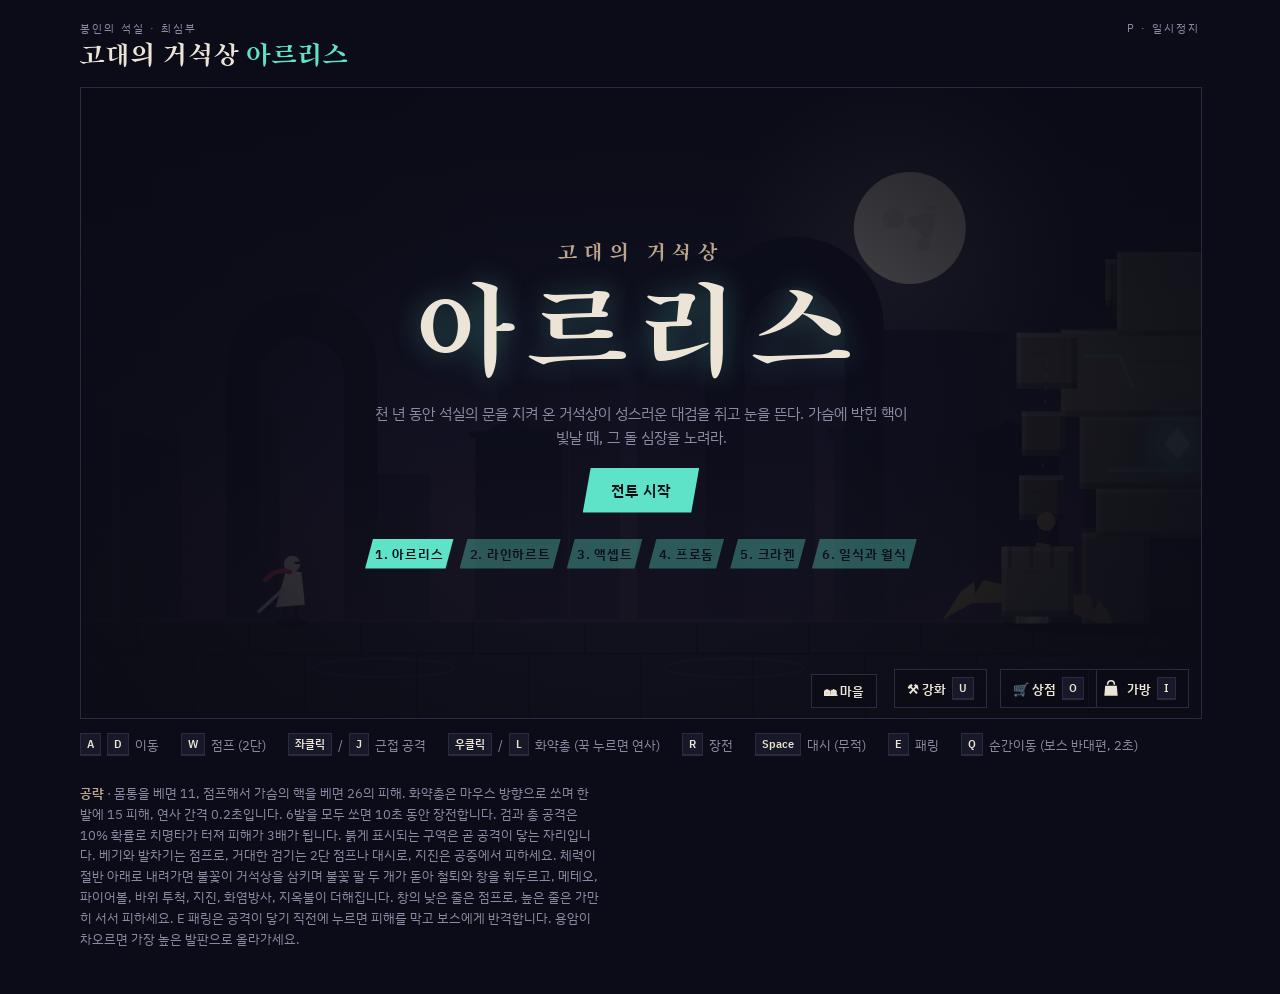
==== 거석상 아르리스.html @ 6094b718 "시즌 3 추가: 독수리 타고 난파선으로, 거석상 아르리스와 합쳐짐 - 큰 나무 위에서 바람 화살 차지 + 좌클릭으로 독수리 탑승 - 비행 연출(날고 → 또 날고 → 날아서 가니 →" ====
<!doctype html><html><head><meta charset=utf8><meta name=viewport content="width=device-width,initial-scale=1,viewport-fit=cover"><style>:root{color-scheme:light;box-sizing:border-box;padding-top:env(safe-area-inset-top,0px);padding-bottom:env(safe-area-inset-bottom,0px)}html{scroll-padding-top:env(safe-area-inset-top,0px)}body{margin:0;padding:0;font:14px -apple-system,BlinkMacSystemFont,sans-serif;background:#fff;color:#000}img{max-width:100%}[hidden]:not([hidden=until-found i]){display:none!important}</style></head><body>
<title>거석상 아르리스</title>
<meta name="claude:viewport-fit-sides" content="cover">
<link rel="preconnect" href="https://fonts.googleapis.com">
<link rel="stylesheet" href="https://fonts.googleapis.com/css2?family=Song+Myung&family=IBM+Plex+Sans+KR:wght@400;600&display=swap">
<style>
/* Layout: one stage, the game canvas is the page; quiet legend underneath. Single committed night-temple look. */
:root{
  --night:#0b0c17;
  --slate:#171828;
  --stone:#b9a68c;
  --bone:#ece4d6;
  --rune:#5fe3c8;
  --ember:#ff7a3d;
  --muted:#8c8aa3;
  --line:#2a2a40;
  --display:"Song Myung","Nanum Myeongjo",serif;
  --body:"IBM Plex Sans KR","Apple SD Gothic Neo","Malgun Gothic",sans-serif;
  color-scheme:dark;
}
html,body{background:var(--night);color:var(--bone)}
[hidden]{display:none!important}
body{font-family:var(--body);padding-left:max(16px,env(safe-area-inset-left,0px));padding-right:max(16px,env(safe-area-inset-right,0px));padding-block:20px 32px}
.wrap{max-width:1120px;margin:0 auto;display:flex;flex-direction:column;gap:14px}
header{display:flex;align-items:baseline;justify-content:space-between;gap:12px;flex-wrap:wrap}
.eyebrow{font-size:11px;letter-spacing:.18em;text-transform:uppercase;color:var(--muted)}
h1{font-family:var(--display);font-weight:400;font-size:clamp(20px,3vw,28px);margin:2px 0 0;text-wrap:balance;letter-spacing:.02em}
h1 em{font-style:normal;color:var(--rune)}
.stage{position:relative;width:100%;aspect-ratio:16/9;max-width:100%;border:1px solid var(--line);background:var(--slate);overflow:hidden}
canvas{display:block;width:100%;height:100%;touch-action:none}
.overlay{position:absolute;inset:0;display:flex;flex-direction:column;align-items:center;justify-content:safe center;overflow:auto;gap:10px;text-align:center;background:radial-gradient(ellipse at center,rgba(11,12,23,.55),rgba(11,12,23,.88));padding:16px}
.overlay .pre{font-family:var(--display);font-size:clamp(14px,2.2vw,22px);color:var(--stone);letter-spacing:.3em}
.overlay .big{font-family:var(--display);font-size:clamp(44px,10vw,112px);line-height:1;color:var(--bone);letter-spacing:.12em;text-shadow:0 0 28px rgba(95,227,200,.35)}
.overlay .lore{max-width:36em;color:var(--muted);font-size:clamp(12px,1.6vw,15px);line-height:1.6;margin:4px 0 8px}
.overlay .stats{display:flex;gap:24px;color:var(--stone);font-variant-numeric:tabular-nums;font-size:14px}
.overlay .stats b{display:block;font-family:var(--display);font-weight:400;font-size:26px;color:var(--bone)}
button.go{font:600 15px var(--body);color:var(--night);background:var(--rune);border:0;padding:12px 28px;cursor:pointer;letter-spacing:.06em;clip-path:polygon(8px 0,100% 0,calc(100% - 8px) 100%,0 100%)}
button.go:hover{filter:brightness(1.1)}
button.go:focus-visible{outline:2px solid var(--bone);outline-offset:4px}
.bag{position:absolute;right:12px;bottom:10px;z-index:5;display:flex;align-items:center;gap:6px;font:600 13px var(--body);color:var(--bone);background:rgba(11,12,23,.82);border:1px solid var(--line);padding:7px 12px;cursor:pointer}
.bag:hover{border-color:var(--stone)}
.bag:focus-visible,.invhead button:focus-visible,.eqbtn:focus-visible,.slot:focus-visible{outline:2px solid var(--rune);outline-offset:2px}
.inv{position:absolute;inset:0;z-index:8;background:rgba(5,6,13,.8);display:flex;align-items:safe center;justify-content:center;padding:14px;overflow:auto}
.invbox{width:min(560px,100%);background:var(--slate);border:1px solid var(--line);padding:14px;display:flex;flex-direction:column;gap:12px}
.invhead{display:flex;align-items:center;gap:10px}
.invhead b{font-family:var(--display);font-weight:400;font-size:22px;letter-spacing:.06em}
.invhead span{color:var(--muted);font-size:12px;flex:1}
.invhead button,.eqbtn{font:600 12px var(--body);color:var(--bone);background:var(--night);border:1px solid var(--line);padding:6px 12px;cursor:pointer}
.eqbtn{align-self:flex-start;color:var(--night);background:var(--rune);border-color:var(--rune)}
.bag.shopbtn{right:104px}
.bag.upgbtn{right:214px}
.bag.townbtn{right:324px}
.shoptabs{display:flex;gap:6px}
.shoptabs button{font:600 12px var(--body);color:var(--stone);background:var(--night);border:1px solid var(--line);padding:6px 14px;cursor:pointer}
.shoptabs button.on{color:var(--night);background:var(--rune);border-color:var(--rune)}
.shoplist{display:flex;flex-direction:column;gap:8px;max-height:52vh;overflow:auto}
.shoprow{display:flex;gap:10px;align-items:center;border:1px solid var(--line);background:var(--night);padding:8px}
.shoprow svg{width:34px;height:34px;flex:none}
.shoprow .info{flex:1;min-width:0;font-size:12px;color:var(--muted);line-height:1.5}
.shoprow .info b{color:var(--bone);font-size:14px;display:block}
.shoprow button{font:600 12px var(--body);color:var(--night);background:#e0b862;border:0;padding:7px 12px;cursor:pointer;white-space:nowrap}
.shoprow button:disabled{opacity:.35;cursor:default}
.armorbar{display:flex;align-items:center;gap:12px;padding:8px 10px;border:1px dashed var(--line);background:rgba(11,12,23,.5)}.armorbar .al{font-size:12px;color:var(--rune);line-height:1.4;width:44px}.armorbar .slot{width:78px;flex:none}.armorbar .ad{font-size:12px;color:var(--stone)}
.invgrid{max-height:190px;overflow-y:auto;align-content:start;display:grid;grid-template-columns:repeat(auto-fill,minmax(78px,1fr));gap:8px}
.slot{aspect-ratio:1;border:1px solid var(--line);background:var(--night);display:flex;flex-direction:column;align-items:center;justify-content:center;gap:4px;font:400 11px var(--body);color:var(--stone);cursor:pointer;position:relative;padding:4px;text-align:center;min-width:0}
.slot.empty{opacity:.35;cursor:default}
.slot.sel{border-color:var(--rune)}
.slot svg{width:34px;height:34px}
.slot .n{position:absolute;right:5px;bottom:3px;font-style:normal;color:var(--bone);font-variant-numeric:tabular-nums}
.slot .eq{position:absolute;left:4px;top:3px;font-style:normal;font-size:10px;color:var(--rune)}
.slot[data-r="l"]{border-color:#e0b862;box-shadow:0 0 12px rgba(224,184,98,.35)}
.slot[data-r="e"]{border-color:#ff7a3d}
.invdesc{min-height:70px;font-size:13px;line-height:1.6;color:var(--muted);display:flex;flex-direction:column;gap:6px}
.invdesc b{color:var(--bone);font-size:15px}
.invdesc em{font-style:normal;font-size:11px;color:var(--stone);margin-left:6px}
.invdesc p{margin:0}
.invdesc .stat{color:var(--rune)}
.drops{display:flex;flex-wrap:wrap;gap:8px;justify-content:center;max-width:640px}
.drop{display:flex;align-items:center;gap:8px;padding:6px 10px;background:rgba(11,12,23,.7);border:1px solid var(--line);font-size:13px;animation:dropin .5s both;animation-delay:calc(var(--i)*.15s)}
.drop svg{width:28px;height:28px}
.drop .dc{color:var(--muted);font-variant-numeric:tabular-nums;font-size:12px}
.drop[data-r="l"]{border-color:#e0b862;box-shadow:0 0 14px rgba(224,184,98,.4)}
.drop[data-r="e"]{border-color:#ff7a3d}
@keyframes dropin{from{opacity:0;transform:translateY(10px) scale(.96)}to{opacity:1;transform:none}}
@media (prefers-reduced-motion:reduce){.drop{animation:none}}
.legend{display:flex;flex-wrap:wrap;gap:8px 22px;font-size:13px;color:var(--muted)}
.legend span{display:inline-flex;align-items:center;gap:6px}
kbd{font:600 11px var(--body);color:var(--bone);border:1px solid var(--line);border-bottom-width:2px;padding:2px 6px;background:var(--slate)}
.tip{font-size:13px;color:var(--muted);line-height:1.6;max-width:65ch}
.tip b{color:var(--stone);font-weight:600}
.pad{display:none;flex-wrap:wrap;justify-content:space-between;gap:12px;user-select:none;-webkit-user-select:none}
.pad div{display:flex;gap:10px}
.pad button{width:64px;height:56px;font:600 14px var(--body);color:var(--bone);background:var(--slate);border:1px solid var(--line);border-bottom-width:3px;touch-action:none}
.pad button.on{background:var(--line)}
.pad button.a{color:var(--rune)}
@media (pointer:coarse){.pad{display:flex}.kbd-only{display:none}}
@media (max-width:440px){.pad button{width:46px}}
@media (max-width:700px){.bag{padding:4px 8px;font-size:11px;bottom:6px;right:6px;gap:4px}.bag.shopbtn{right:70px}.bag.upgbtn{right:136px}.bag.townbtn{right:202px}.invbox{padding:10px;gap:8px}.invgrid{max-height:150px;grid-template-columns:repeat(auto-fill,minmax(62px,1fr))}.shoplist{max-height:40vh}}
.gmb{font-size:14px;line-height:1.7;color:var(--muted)}
.rot{display:none;font-size:12px;color:var(--rune);text-align:center}
@media (pointer:coarse) and (orientation:portrait){.rot{display:block}}
</style>

<div class="wrap">
  <header>
    <div>
      <div class="eyebrow">봉인의 석실 · 최심부</div>
      <h1>고대의 거석상 <em>아르리스</em></h1>
    </div>
    <div class="eyebrow kbd-only">P · 일시정지</div>
  </header>

  <div class="stage">
    <canvas id="cv" width="960" height="540"></canvas>
    <div class="overlay" id="ov">
      <div class="pre">고대의 거석상</div>
      <div class="big">아르리스</div>
      <p class="lore">천 년 동안 석실의 문을 지켜 온 거석상이 성스러운 대검을 쥐고 눈을 뜬다. 가슴에 박힌 핵이 빛날 때, 그 돌 심장을 노려라.</p>
      <button class="go" id="go">전투 시작</button>
      <div id="lvsel" style="margin-top:16px;display:flex;gap:6px;justify-content:center;flex-wrap:wrap"></div>
    </div>
    <button class="bag" id="bag" type="button" aria-label="가방 열기"><svg viewBox="0 0 24 24" width="20" height="20" aria-hidden="true"><path d="M8 7V6a4 4 0 0 1 8 0v1" fill="none" stroke="currentColor" stroke-width="1.8"/><path d="M5 8h14l1 12H4z" fill="currentColor"/></svg><span>가방</span><kbd class="kbd-only">I</kbd></button>
    <button class="bag shopbtn" id="shopbtn" type="button" aria-label="상점 열기"><span>🛒 상점</span><kbd class="kbd-only">O</kbd></button>
    <button class="bag shopbtn upgbtn" id="upgbtn" type="button" aria-label="강화 열기"><span>⚒ 강화</span><kbd class="kbd-only">U</kbd></button>
    <button class="bag shopbtn townbtn" id="townbtn" type="button" aria-label="마을 가기"><span>🏘 마을</span></button>
    <div class="inv" id="gm" hidden><div class="invbox" role="dialog"><div class="invhead"><b id="gmt"></b><button type="button" id="gmx">닫기</button></div><div class="gmb" id="gmb"></div><div id="gmf" style="display:flex;gap:8px;flex-wrap:wrap"></div></div></div>
    <div class="inv" id="upg" hidden>
      <div class="invbox" role="dialog" aria-label="강화">
        <div class="invhead"><b>무기 · 방어구 강화</b><span id="upggold"></span><button type="button" id="upgx">닫기</button></div>
        <div class="shoplist" id="upglist"></div>
        <div id="upgmsg" style="font-size:12px;color:var(--rune);min-height:16px"></div>
      </div>
    </div>
    <div class="inv" id="shop" hidden>
      <div class="invbox" role="dialog" aria-label="상점">
        <div class="invhead"><b>상점</b><span id="shopgold"></span><button type="button" id="shopx">닫기</button></div>
        <div class="shoptabs"><button type="button" data-tab="mat" class="on">재료</button><button type="button" data-tab="item">아이템</button><button type="button" data-tab="sell">판매</button></div>
        <div class="shoplist" id="shoplist"></div>
      </div>
    </div>
    <div class="inv" id="inv" hidden>
      <div class="invbox" role="dialog" aria-label="가방">
        <div class="invhead"><b>가방</b><span id="invcount"></span><button type="button" id="invx">닫기</button></div>
        <div class="armorbar" id="armorbar"></div>
        <div class="invdesc" id="invdesc"></div>
        <div class="invgrid" id="invgrid"></div>
      </div>
    </div>
  </div>

  <div class="rot">📱 기기를 가로로 돌리면 화면이 더 크게 보여요</div>
  <div class="pad" id="pad">
    <div><button data-k="left" aria-label="왼쪽">◀</button><button data-k="right" aria-label="오른쪽">▶</button></div>
    <div><button data-k="dash">대시</button><button data-k="jump">점프</button><button data-k="parry" aria-label="패링">패링</button><button data-k="tp" aria-label="순간이동">이동</button><button data-k="reload" aria-label="장전">장전</button><button data-k="shoot" aria-label="화약총">총</button><button data-k="atk" class="a">공격</button></div>
  </div>

  <div class="legend kbd-only">
    <span><kbd>A</kbd><kbd>D</kbd> 이동</span>
    <span><kbd>W</kbd> 점프 (2단)</span>
    <span><kbd>좌클릭</kbd> / <kbd>J</kbd> 근접 공격</span>
    <span><kbd>우클릭</kbd> / <kbd>L</kbd> 화약총 (꾹 누르면 연사)</span>
    <span><kbd>R</kbd> 장전</span>
    <span><kbd>Space</kbd> 대시 (무적)</span>
    <span><kbd>E</kbd> 패링</span>
    <span><kbd>Q</kbd> 순간이동 (보스 반대편, 2초)</span>
  </div>
  <p class="tip"><b>공략</b> · 몸통을 베면 11, 점프해서 가슴의 핵을 베면 26의 피해. 화약총은 마우스 방향으로 쏘며 한 발에 15 피해, 연사 간격 0.2초입니다. 6발을 모두 쏘면 10초 동안 장전합니다. 검과 총 공격은 10% 확률로 치명타가 터져 피해가 3배가 됩니다. 붉게 표시되는 구역은 곧 공격이 닿는 자리입니다. 베기와 발차기는 점프로, 거대한 검기는 2단 점프나 대시로, 지진은 공중에서 피하세요. 체력이 절반 아래로 내려가면 불꽃이 거석상을 삼키며 불꽃 팔 두 개가 돋아 철퇴와 창을 휘두르고, 메테오, 파이어볼, 바위 투척, 지진, 화염방사, 지옥불이 더해집니다. 창의 낮은 줄은 점프로, 높은 줄은 가만히 서서 피하세요. E 패링은 공격이 닿기 직전에 누르면 피해를 막고 보스에게 반격합니다. 용암이 차오르면 가장 높은 발판으로 올라가세요.</p>
</div>

<script>
(()=>{
const W=960,H=540,AW=1800,G=455,BMAX=1000;
const cv=document.getElementById('cv');let ctx=cv.getContext('2d');
const ov=document.getElementById('ov');
let scale=1;
function resize(){const r=cv.getBoundingClientRect();const d=Math.min(devicePixelRatio||1,2);cv.width=Math.max(1,Math.round(r.width*d));cv.height=Math.max(1,Math.round(r.height*d));scale=cv.width/W;}
new ResizeObserver(resize).observe(cv);resize();

const clamp=(v,a,b)=>Math.max(a,Math.min(b,v));
const lerp=(a,b,t)=>a+(b-a)*t;
const rand=(a,b)=>a+Math.random()*(b-a);
function rng(s){return()=>(s=(s*16807)%2147483647)/2147483647}

/* ---------- background generation ---------- */
const R=rng(11),far=[],mid=[];
for(let x=-40;x<1700;x+=rand(60,130)*0+40+R()*90)far.push({x,w:24+R()*60,h:60+R()*170,top:R()});
for(let x=-60;x<2300;x+=170+R()*170)mid.push({x,w:40+R()*36,h:120+R()*190,arch:R()<.35,broken:R()});

/* ---------- audio ---------- */
let AC=null;
function initAudio(){try{AC=AC||new (window.AudioContext||window.webkitAudioContext)();AC.resume&&AC.resume();}catch(e){AC=null}}
function tone(f,d,type='square',v=.06,slide=0){if(!AC)return;const t=AC.currentTime,o=AC.createOscillator(),g=AC.createGain();o.type=type;o.frequency.setValueAtTime(f,t);if(slide)o.frequency.exponentialRampToValueAtTime(Math.max(20,f+slide),t+d);g.gain.setValueAtTime(v,t);g.gain.exponentialRampToValueAtTime(.0001,t+d);o.connect(g).connect(AC.destination);o.start(t);o.stop(t+d)}
function noise(d,v=.2,f=600){if(!AC)return;const t=AC.currentTime,n=AC.sampleRate*d,b=AC.createBuffer(1,n,AC.sampleRate),a=b.getChannelData(0);for(let i=0;i<n;i++)a[i]=(Math.random()*2-1)*(1-i/n);const s=AC.createBufferSource(),fl=AC.createBiquadFilter(),g=AC.createGain();s.buffer=b;fl.type='lowpass';fl.frequency.value=f;g.gain.value=v;s.connect(fl).connect(g).connect(AC.destination);s.start(t)}
const sfx={
  swing:()=>noise(.08,.06,3000),
  bow:()=>{noise(.14,.4,2400);tone(110,.14,'square',.09,-60)},
  click:()=>tone(900,.03,'square',.03),
  fire:()=>{noise(.3,.3,900);tone(180,.25,'sawtooth',.07,300)},
  holy:()=>{tone(1320,.5,'sine',.06);tone(1760,.6,'sine',.05,-100);tone(660,.8,'triangle',.05);noise(.15,.1,6000)},
  tp:()=>{tone(1400,.18,'sine',.07,-1100);tone(300,.2,'sine',.07,900);noise(.08,.1,5000)},
  clang:(big,core)=>{
    const base=(core?1650:1250)*(.95+Math.random()*.12);
    noise(.05,.28,7000);
    tone(base,.38,'sine',.07);tone(base*1.51,.3,'sine',.05);tone(base*2.76,.22,'triangle',.04);tone(base*4.07,.14,'sine',.03);
    tone(260,.07,'square',.05,-120);
    if(big){setTimeout(()=>{tone(base*1.2,.45,'sine',.07);tone(base*1.8,.32,'triangle',.05);tone(base*3.1,.2,'sine',.03)},75);tone(170,.2,'square',.08,-90)}
  },
  pstart:()=>tone(520,.07,'triangle',.04,200),
  parry:()=>{tone(1200,.18,'triangle',.09,600);tone(800,.12,'square',.05,400);noise(.08,.15,3500)},
  hit:()=>{tone(180,.08,'square',.05,-80);noise(.06,.12,1800)},
  crit:()=>{tone(620,.12,'triangle',.08,400);noise(.1,.15,2500)},
  slam:()=>{noise(.5,.45,220);tone(60,.4,'sine',.25,-30)},
  rock:()=>noise(.25,.22,400),
  hurt:()=>tone(300,.25,'sawtooth',.07,-220),
  jump:()=>tone(420,.08,'triangle',.04,200),
  dash:()=>noise(.12,.08,1200),
  charge:()=>tone(200,.9,'sine',.05,600),
  roar:()=>{noise(1.4,.35,180);tone(55,1.4,'sawtooth',.12,-20)},
  pillar:()=>noise(.2,.18,700),
  fanfare:()=>{[392,392,523,523,659,784].forEach((f,i)=>setTimeout(()=>{tone(f,.34,'sawtooth',.05,0);tone(f*2,.34,'triangle',.03,0)},i*230))},
  soil:()=>{noise(.07+Math.random()*.07,.24,300+Math.random()*350);if(Math.random()<.5)noise(.05,.14,1100)},
  dirt:()=>{tone(55,2.4,'sine',.1,-15);for(let i=0;i<14;i++)setTimeout(()=>noise(.1+Math.random()*.12,.13,300+Math.random()*500),i*150+Math.random()*80)},
};

/* ---------- state ---------- */
let S=null,mode='title',paused=false;
/* ---------- inventory ---------- */
const ITEMS={
  sword:{name:'신성한 대검',r:'l',rn:'전설',desc:'아르리스가 천 년 동안 쥐고 있던 성스러운 대검. 칼날에 새겨진 룬이 아직 빛난다.',stat:'근접 피해 +40%, 장착하면 검이 금빛으로 빛납니다.'},
  core:{name:'불꽃의 핵',r:'e',rn:'희귀',desc:'2단계에서 타오르던 핵의 조각. 만지면 아직 따뜻하다.',stat:'수집품'},
  mace:{name:'용암 철퇴',r:'e',rn:'희귀',desc:'불꽃 팔이 쥐고 있던 철퇴. 쇠가 식지 않았다.',stat:'수집품'},
  spear:{name:'불꽃의 창',r:'e',rn:'희귀',desc:'폭발하던 창의 자루. 끝이 그을려 있다.',stat:'수집품'},
  shard:{name:'거석의 파편',r:'c',rn:'일반',desc:'무너진 거석상에서 떨어진 돌조각. 룬 자국이 남아 있다.',stat:'수집품'},
  iron:{name:'철광석',r:'c',rn:'재료',desc:'광산에서 캐낸 거친 철광석.',stat:'재료'},
  crystal:{name:'마나 결정',r:'e',rn:'희귀',desc:'안쪽에서 푸른 빛이 맥박처럼 뛰는 결정.',stat:'재료'},
  potion:{name:'치유 물약',r:'c',rn:'소모품',desc:'붉은 약초를 달여 만든 물약.',stat:'가방에서 사용하면 체력 +5'},
  powder:{name:'개량 화약',r:'e',rn:'희귀',desc:'입자가 고운 특제 화약. 총열이 덜 막힌다.',stat:'보유하는 동안 화약총 재장전 10초 → 5초'},
  staff:{name:'불마법 지팡이',r:'l',rn:'전설',desc:'불의 정령이 깃든 지팡이. 끝의 구슬이 쉬지 않고 타오른다.',stat:'장착하면 우클릭/L이 마법으로 바뀝니다. 톡 누르면 파이어볼(피해 20 + 5초간 매초 3), 1.2초 이상 꾹 눌러 차징한 뒤 놓으면 메테오(피해 50 + 10초간 매초 5)'},
  oath:{name:'라인하르트의 맹세',r:'l',rn:'전설',desc:'검을 돌려준 이방인에게 황제가 남긴 맹세. 이 맹세가 있는 한, 그는 당신의 동료다.',stat:'동료 엔딩 기념품'},
  rblade:{name:'황제의 장검',r:'l',rn:'전설',desc:'초대 왕국의 황제가 평생 쥐고 있던 장검. 칼날 위로 왕가의 문장이 흐른다.',stat:'크리티컬 확률 10% → 25%. 신성한 대검과 함께 장착할 수 있습니다.'},
  crown:{name:'황제의 왕관',r:'e',rn:'희귀',desc:'라인하르트가 쓰고 있던 금관. 보석 하나가 아직 푸르게 빛난다.',stat:'수집품'},
  seal:{name:'왕가의 인장',r:'e',rn:'희귀',desc:'칙령에 찍히던 황금 인장. 눌러 보면 손바닥에 문장이 남는다.',stat:'수집품'},
  cape:{name:'붉은 망토 조각',r:'c',rn:'일반',desc:'황제의 망토에서 찢겨 나온 붉은 천. 가장자리에 금실이 남아 있다.',stat:'수집품'},
  bloom:{name:'영원히 지지 않는 꽃',r:'l',rn:'전설',desc:'액셉트의 머리 위에서 피어 있던 꽃. 꺾였는데도 시들지 않고 은은히 빛난다.',stat:'수집품 (고가에 판매 가능)'},
  leaf:{name:'섭리의 잎',r:'e',rn:'희귀',desc:'계절이 바뀔 때마다 색이 변하는 신비한 잎사귀.',stat:'수집품'},
  heartwood:{name:'세계수의 심재',r:'e',rn:'희귀',desc:'단단하고 따뜻한 나무의 심장 조각. 맥박처럼 초록빛이 뛴다.',stat:'수집품'},
  hero:{name:'용사의 갑옷',r:'l',rn:'전설',slot:'armor',desc:'라인하르트가 젊은 시절 용사로 불리던 때 걸쳤던 갑옷. 낡았지만 한 번도 뚫린 적이 없다.',stat:'방어구 · 장착하면 방어 +30%'},
  frozen:{name:'얼어붙은 심장',r:'e',rn:'희귀',desc:'주변에 있기만 해도 온도가 절대영도에 도달하는 차가운 심장<br>북극의 지배자에게 주면 좋아할거 같을지도?',stat:'가방에서 사용하면 5초간 보스가 얼어붙는다 (전투 중, 소모)'},
  revive:{name:'부활의 심장',r:'l',rn:'전설',desc:'아직 희미하게 뛰고 있는 붉은 심장. 따뜻한 빛이 새어 나온다.',stat:'가지고 있으면 죽는 순간 자동으로 부서지며 체력을 모두 채우고 부활 (1개 소모)'},
  natpower:{name:'자연의 힘',r:'l',rn:'전설',desc:'따뜻하고 시원하고 덥고 추운 신기한 코어<br>누군가의 화를 잠재워줄 수 있을 것 같다',stat:'가지고 있으면 개수마다 이동 속도 +10%, 방어 +5% (라인하르트 제외)'},
  polarcore:{name:'극지의 핵',r:'l',rn:'전설',desc:'프로돔의 갑옷 가슴 깊은 곳에서 빛나던 푸른 핵. 만지면 시간이 느려지는 것 같다.',stat:'수집품 (고가에 판매 가능)'},
  rimeshard:{name:'서리검의 파편',r:'e',rn:'희귀',desc:'냉기를 뿜던 장검에서 떨어져 나온 얼음 조각. 녹지 않는다.',stat:'수집품'},
  darkessence:{name:'어둠의 정수',r:'l',rn:'전설',desc:'뒷골목의 사내가 오래 간직해 온 검은 결정. 들여다보면 빛이 빨려 들어간다.',stat:'수집품 · 연구소에서 동료 강화 재료로 사용'},
  knight:{name:'엘프 기사의 깃털',r:'l',rn:'전설',desc:'폐광의 기사가 타고 온 연둣빛 독수리의 깃털. 바람을 부르면 그가 하늘에서 내려온다.',stat:'시즌 3 동료 기념품 · 이후 전투에 엘프 기사가 독수리를 타고 함께 싸웁니다 (전기 화살·낙뢰)'},
  prodom:{name:'프로돔의 서리 맹세',r:'l',rn:'전설',desc:'얼어붙은 심장을 받은 남극의 지배자가 건넨 서리 문장. 이것이 있는 한, 그는 당신의 동료다.',stat:'동료 엔딩 기념품 · 이후 전투에 프로돔이 함께 싸웁니다'},
  oxy:{name:'산소통',r:'c',rn:'소모품',desc:'물속에서도 숨을 쉴 수 있게 해 주는 압축 산소통.',stat:'수중 전투 시작 시 1개 소모 · 약 4분간 호흡 가능 (없으면 12초 뒤부터 질식)'},
  tentacle:{name:'거대 문어 다리',r:'e',rn:'희귀',desc:'크라켄의 몸에서 떨어져 나온 거대한 다리. 아직도 꿈틀거린다.',stat:'수집품 (고가에 판매 가능)'},
  inkbag:{name:'심해의 먹물주머니',r:'e',rn:'희귀',desc:'빛조차 빨아들이는 새까만 먹물이 가득 든 주머니.',stat:'수집품'},
  pearl:{name:'심해 진주',r:'l',rn:'전설',desc:'크라켄이 천 년 동안 품고 있던 푸른 진주. 안에서 파도 소리가 난다.',stat:'수집품 (고가에 판매 가능)'},
  throne:{name:'왕의 자리',r:'l',rn:'전설',desc:'라인하르트가 숨을 거두며 이방인에게 물려준 초대 왕국의 왕위. 쥐고 있으면 낡은 옥좌의 온기가 손끝에 남는다.',stat:'수집품 · 초대 왕국의 주인'},
  tako:{name:'타코야끼',r:'c',rn:'소모품',desc:'여관에서 만든 따끈한 문어 타코야끼. 가쓰오부시가 춤춘다.',stat:'체력이 1~2가 되면 자동으로 1개 섭취(체력 +5) · 프로돔이 쓰러지면 100개로 부활'},
  krakencorpse:{name:'크라켄의 시체',r:'l',rn:'전설',desc:'심해의 폭군이 남긴 거대한 몸뚱이. 산처럼 쌓인 살덩이에서 아직도 바다 냄새가 난다.',stat:'수집품 (고가에 판매 가능)'},
  sunshard:{name:'일식의 파편',r:'l',rn:'전설',desc:'태양을 삼켰던 그림자의 조각. 검은 테두리에 금빛 코로나가 흐른다.',stat:'수집품 (고가에 판매 가능)'},
  moonshard:{name:'월식의 파편',r:'l',rn:'전설',desc:'붉게 물든 달의 조각. 손에 쥐면 서늘한 피 냄새가 난다.',stat:'수집품 (고가에 판매 가능)'},
  eclcore:{name:'개기의 핵',r:'l',rn:'전설',desc:'해와 달이 완전히 겹치던 순간의 빛을 가둔 핵.',stat:'수집품 (고가에 판매 가능)'},
  seedpod:{name:'태고의 씨앗',r:'c',rn:'일반',desc:'아직 싹을 틔우지 않은 아주 오래된 씨앗.',stat:'수집품'}
};
const MAG=6,RMAX=2000;let cineT=0,cineNext=false,allyT=0,lv=1,seenR=false,seenN=false,demanded=false,dlg=false;
let INV={},EQ={sword:false,rblade:false,staff:false},GOLD=0,UP={},QS={i:0,on:false,p:0};const RL=()=>INV.powder?5:10;
try{const sv=localStorage.getItem('arris_inv');if(sv){const o=JSON.parse(sv);INV=o.inv||{};EQ=Object.assign({sword:false,rblade:false,staff:false},o.eq||{});GOLD=o.gold||0;UP=o.up||{};QS=o.qs||QS}}catch(e){}
try{if(INV.oath&&!INV.hero&&localStorage.getItem('arris_hg')!=='1'){INV.hero=1;localStorage.setItem('arris_hg','1');saveInv()}}catch(e){}
// 폐광의 기사 시즌 3에서 넘어왔을 때 (?s3): 크라켄전에 엘프 기사·프로돔이 함께한다
const S3MODE=(()=>{try{return new URLSearchParams(location.search).has('s3')}catch(e){return false}})();let s3Seen=false,s3T=0;
function saveInv(){try{localStorage.setItem('arris_inv',JSON.stringify({inv:INV,eq:Object.assign({},EQ,coldStaff?{staff:true}:{}),gold:GOLD,up:UP,qs:QS}))}catch(e){}}
const ICX={
  bloom:'<svg viewBox="0 0 40 40"><g fill="#ffb3d9" stroke="#fff3da" stroke-width="1"><ellipse cx="20" cy="10" rx="5" ry="8"/><ellipse cx="30" cy="20" rx="8" ry="5"/><ellipse cx="20" cy="30" rx="5" ry="8"/><ellipse cx="10" cy="20" rx="8" ry="5"/></g><circle cx="20" cy="20" r="5" fill="#ffd479"/></svg>',
  leaf:'<svg viewBox="0 0 40 40"><path d="M8 32C8 14 20 6 34 6c0 16-8 28-26 26z" fill="#6fcf4a" stroke="#d8ff9a" stroke-width="1.4"/><path d="M10 30L28 12" stroke="#2f7a2a" stroke-width="1.5"/></svg>',
  heartwood:'<svg viewBox="0 0 40 40"><path d="M10 10h20l4 20-14 6-14-6z" fill="#7a5a38" stroke="#c9a36b" stroke-width="1.4"/><circle cx="20" cy="22" r="6" fill="#8dff9a" opacity=".8"/></svg>',
  hero:'<svg viewBox="0 0 40 40"><path d="M8 8l6-3h12l6 3 2 10-5 3v14H11V21l-5-3z" fill="#d9a93c" stroke="#fff3da" stroke-width="1.4"/><path d="M20 5v30M13 14h14" stroke="#7a1c2b" stroke-width="2"/><circle cx="20" cy="18" r="3" fill="#6fd0ff"/></svg>',
  frozen:'<svg viewBox="0 0 40 40"><path d="M20 35C8 26 5 17 9 11c4-5 9-3 11 2 2-5 7-7 11-2 4 6 1 15-11 24z" fill="#8fd4ff" stroke="#e6f8ff" stroke-width="1.5"/><path d="M20 13v18M13 19l7 4 7-4" stroke="#fff" stroke-width="1" opacity=".8"/></svg>',
  revive:'<svg viewBox="0 0 40 40"><path d="M20 35C8 26 5 17 9 11c4-5 9-3 11 2 2-5 7-7 11-2 4 6 1 15-11 24z" fill="#e8475a" stroke="#ffd479" stroke-width="1.6"/><path d="M20 15v12M14 21h12" stroke="#ffe9a8" stroke-width="3"/></svg>',
  natpower:'<svg viewBox="0 0 40 40"><circle cx="20" cy="20" r="14" fill="#1c2a20" stroke="#d8ffd0" stroke-width="1.4"/><path d="M20 20V6a14 14 0 0 1 14 14z" fill="#ff9a3d"/><path d="M20 20h14a14 14 0 0 1-14 14z" fill="#e8d83b"/><path d="M20 20v14A14 14 0 0 1 6 20z" fill="#6fcf4a"/><path d="M20 20H6A14 14 0 0 1 20 6z" fill="#6fb8ff"/><circle cx="20" cy="20" r="5" fill="#fff6d8"/></svg>',
  darkessence:'<svg viewBox="0 0 40 40"><path d="M20 3l12 14-12 20L8 17z" fill="#120a22" stroke="#b080ff" stroke-width="1.6"/><path d="M20 3v34M8 17h24" stroke="#6a3dff" stroke-width="1"/><circle cx="20" cy="17" r="3" fill="#c9a8ff"/></svg>',
  prodom:'<svg viewBox="0 0 40 40"><path d="M20 4l13 6v12c0 8-6 13-13 15C13 35 7 30 7 22V10z" fill="#2a3a52" stroke="#bff4ff" stroke-width="1.6"/><path d="M20 10v22M12 18h16" stroke="#7fdcff" stroke-width="2"/></svg>',
  polarcore:'<svg viewBox="0 0 40 40"><circle cx="20" cy="20" r="14" fill="#0e2a44" stroke="#e6f8ff" stroke-width="1.5"/><path d="M20 6v28M8 13l24 14M8 27l24-14" stroke="#8fe0ff" stroke-width="1.6"/><circle cx="20" cy="20" r="4" fill="#fff"/></svg>',
  rimeshard:'<svg viewBox="0 0 40 40"><path d="M20 3l7 16-7 18-7-18z" fill="#cfefff" stroke="#7fdcff" stroke-width="1.5"/><path d="M20 6v28" stroke="#5ab8e8"/></svg>',
  seedpod:'<svg viewBox="0 0 40 40"><ellipse cx="20" cy="24" rx="9" ry="12" fill="#8a6a3a" stroke="#d8c08a" stroke-width="1.3"/><path d="M20 12c0-6 4-8 8-8-1 5-3 8-8 8z" fill="#6fcf4a"/></svg>'};
function nm(id){return ITEMS[id].name+(UP[id]?' +'+UP[id]:'')}
function icon(id){
  const I={
    sword:'<svg viewBox="0 0 40 40"><path d="M20 3l4 6v16h-8V9z" fill="#fff3da" stroke="#e0b862" stroke-width="1.5"/><path d="M10 27h20l-3 4H13z" fill="#e0b862"/><rect x="18" y="31" width="4" height="7" fill="#5a4630"/><path d="M20 8v17" stroke="#ffd27a" stroke-width="1.5"/></svg>',
    shard:'<svg viewBox="0 0 40 40"><path d="M8 28l6-16 10-4 10 12-6 14z" fill="#8a7a68" stroke="#b9a68c" stroke-width="1.5"/><path d="M14 12l10 8 10 4" fill="none" stroke="#5a4c40"/></svg>',
    core:'<svg viewBox="0 0 40 40"><circle cx="20" cy="20" r="13" fill="#ff7a3d" opacity=".35"/><path d="M20 6l9 14-9 14-9-14z" fill="#ffb066" stroke="#fff3da" stroke-width="1.5"/></svg>',
    mace:'<svg viewBox="0 0 40 40"><rect x="18" y="16" width="4" height="22" fill="#6a4630"/><circle cx="20" cy="12" r="8" fill="#3a2a28" stroke="#ff7a3d" stroke-width="1.5"/><path d="M20 1v3M9 12H6M34 12h-3M12 4L10 2M28 4l2-2" stroke="#8a6a4a" stroke-width="2"/></svg>',
    spear:'<svg viewBox="0 0 40 40"><rect x="19" y="10" width="2" height="28" fill="#6a4630"/><path d="M20 2l5 9H15z" fill="#d8d0c4" stroke="#ff8a3d" stroke-width="1.2"/></svg>',
    oath:'<svg viewBox="0 0 40 40"><path d="M8 6l6 0 18 22-3 3z" fill="#f4f0ff" stroke="#c9a24a" stroke-width="1.3"/><path d="M32 6l-6 0-18 22 3 3z" fill="#fff3da" stroke="#c9a24a" stroke-width="1.3"/><circle cx="20" cy="20" r="3" fill="#d9a93c"/></svg>',
    iron:'<svg viewBox="0 0 40 40"><path d="M6 26l6-12h20l4 12z" fill="#7d8594" stroke="#b9c2d0" stroke-width="1.4"/><path d="M12 14l4 12M22 14l2 12" stroke="#4b5260"/></svg>',
    crystal:'<svg viewBox="0 0 40 40"><path d="M20 4l10 12-10 20-10-20z" fill="#5fb4ff" stroke="#e6f4ff" stroke-width="1.4"/><path d="M20 4v32M10 16h20" stroke="#bfe6ff" stroke-width=".8"/></svg>',
    tako:'<svg viewBox="0 0 40 40"><circle cx="20" cy="22" r="13" fill="#c9803a" stroke="#7a4a1a" stroke-width="1.5"/><path d="M10 18q10-6 20 0" stroke="#5a2a12" stroke-width="3" fill="none"/><circle cx="16" cy="15" r="2" fill="#8fe08a"/><circle cx="25" cy="17" r="2" fill="#8fe08a"/><path d="M13 12q3-7 6-2M22 10q3-6 6 0" stroke="#f0d8a0" stroke-width="1.6" fill="none"/></svg>',
    krakencorpse:'<svg viewBox="0 0 40 40"><path d="M8 24q0-16 12-16t12 16l-3 8H11z" fill="#9c4a3c" stroke="#3a1210" stroke-width="1.4"/><circle cx="15" cy="20" r="3" fill="#e8a63c"/><circle cx="25" cy="20" r="3" fill="#e8a63c"/><path d="M10 32q-4 4-2 6M18 33q0 5-3 6M26 33q2 5 6 5" stroke="#9c4a3c" stroke-width="3" fill="none"/></svg>',
    sunshard:'<svg viewBox="0 0 40 40"><circle cx="20" cy="20" r="13" fill="#ffd479" opacity=".35"/><circle cx="20" cy="20" r="9" fill="#0a0612" stroke="#ffe08a" stroke-width="2"/></svg>',
    moonshard:'<svg viewBox="0 0 40 40"><circle cx="20" cy="20" r="13" fill="#ff5a4a" opacity=".3"/><circle cx="20" cy="20" r="9" fill="#8a2a24" stroke="#ff8a7a" stroke-width="1.5"/></svg>',
    eclcore:'<svg viewBox="0 0 40 40"><circle cx="16" cy="20" r="10" fill="#0a0612" stroke="#ffe08a" stroke-width="2"/><circle cx="25" cy="20" r="10" fill="#8a2a24" opacity=".85" stroke="#ff8a7a" stroke-width="1.5"/></svg>',
    potion:'<svg viewBox="0 0 40 40"><rect x="16" y="4" width="8" height="6" fill="#8a6a4a"/><path d="M16 10h8v6l8 14a4 4 0 0 1-4 6H12a4 4 0 0 1-4-6l8-14z" fill="#d6404f" stroke="#ffd0d0" stroke-width="1.3"/></svg>',
    powder:'<svg viewBox="0 0 40 40"><path d="M10 14h20l4 20H6z" fill="#5a4630" stroke="#c9a36b" stroke-width="1.3"/><path d="M12 14l4-6h8l4 6" fill="#7a5a3a" stroke="#c9a36b" stroke-width="1.3"/><circle cx="20" cy="26" r="3" fill="#ffb066"/></svg>',
    staff:'<svg viewBox="0 0 40 40"><rect x="19" y="14" width="3" height="24" fill="#6a4630" transform="rotate(-18 20 26)"/><circle cx="25" cy="10" r="7" fill="#ff7a3d" opacity=".4"/><path d="M25 3c4 4 6 7 2 11-1-3-3-3-4 0-3-3-1-8 2-11z" fill="#ffb066" stroke="#fff3da" stroke-width="1"/></svg>',
    rblade:'<svg viewBox="0 0 40 40"><path d="M20 2l3 6v18h-6V8z" fill="#f4f0ff" stroke="#c9a24a" stroke-width="1.5"/><path d="M11 27h18l-2 4H13z" fill="#c9a24a"/><rect x="18" y="31" width="4" height="7" fill="#7a1c2b"/></svg>',
    crown:'<svg viewBox="0 0 40 40"><path d="M6 30l2-16 8 8 4-12 4 12 8-8 2 16z" fill="#d9a93c" stroke="#fff3da" stroke-width="1.3"/><circle cx="20" cy="26" r="2.5" fill="#6fd0ff"/></svg>',
    seal:'<svg viewBox="0 0 40 40"><circle cx="20" cy="20" r="14" fill="#c9a24a" stroke="#fff3da" stroke-width="1.5"/><path d="M20 9l5 11-5 11-5-11z" fill="#7a1c2b"/></svg>',
    cape:'<svg viewBox="0 0 40 40"><path d="M8 8h24l-4 26-8-5-8 5z" fill="#7a1c2b" stroke="#c9a24a" stroke-width="1.5"/></svg>',
    knight:'<svg viewBox="0 0 40 40"><path d="M8 34C10 20 18 8 33 5c-2 14-10 25-25 29z" fill="#b6f05a" stroke="#e2ffa8" stroke-width="1.4"/><path d="M9 33L29 9" stroke="#3e7a1a" stroke-width="1.6"/><path d="M14 26l-4-4M19 20l-5-4M24 14l-4-5" stroke="#6aaa2a" stroke-width="1.2"/><path d="M30 24l-4 6h4l-3 6" stroke="#ffe14d" stroke-width="1.6" fill="none"/></svg>'
  };
  return I[id]||ICX[id]||'';
}
let invOpen=false,pausedByInv=false,selItem=null,upgOpen=false,pausedByUpg=false;
function renderInv(){
  const grid=document.getElementById('invgrid'),ids=Object.keys(ITEMS).filter(id=>INV[id]);
  grid.innerHTML='';
  ids.forEach(id=>{
    const bt=document.createElement('button');bt.type='button';bt.className='slot'+(selItem===id?' sel':'');bt.dataset.r=ITEMS[id].r;
    bt.innerHTML=icon(id)+'<span>'+nm(id)+'</span>'+(INV[id]>1?'<i class="n">'+INV[id]+'</i>':'')+(EQ[id]?'<i class="eq">장착</i>':'');
    bt.addEventListener('click',()=>{selItem=id;renderInv()});bt.addEventListener('dblclick',()=>{selItem=id;renderInv();const e=document.getElementById('eqbtn');e&&e.click()});grid.appendChild(bt);
  });
  for(let i=ids.length;i<40;i++){const dv=document.createElement('div');dv.className='slot empty';grid.appendChild(dv)}
  document.getElementById('invcount').textContent=(ids.length?'보유 '+ids.length+'종':'비어 있음')+' · 40칸';
  const ab=document.getElementById('armorbar'),ar=Object.keys(ITEMS).find(id=>ITEMS[id].slot==='armor'&&EQ[id]&&INV[id]);
  ab.innerHTML='<span class="al">방어구<br>착용</span>';
  const as=document.createElement(ar?'button':'div');as.className='slot'+(ar?'':' empty');if(ar){as.type='button';as.dataset.r=ITEMS[ar].r;as.innerHTML=icon(ar)+'<span>'+nm(ar)+'</span>';as.title='클릭하면 해제';as.addEventListener('click',()=>{EQ[ar]=false;saveInv();renderInv()})}else as.innerHTML='<span>비어 있음</span>';
  ab.appendChild(as);if(ar){const sp=document.createElement('span');sp.className='ad';sp.textContent=ITEMS[ar].stat.replace('방어구 · ','');ab.appendChild(sp)}
  const ds=document.getElementById('invdesc');
  if(selItem&&INV[selItem]){
    const it=ITEMS[selItem];
    ds.innerHTML='<b>'+it.name+(UP[selItem]?' +'+UP[selItem]:'')+'<em>'+it.rn+'</em></b><p>'+it.desc+'</p><p class="stat">'+it.stat+'</p>'+((selItem==='sword'||selItem==='rblade'||selItem==='staff'||it.slot==='armor')?'<button type="button" class="eqbtn" id="eqbtn">'+(EQ[selItem]?'장착 해제':'장착')+'</button>':'');
    const eb=document.getElementById('eqbtn');if(eb)eb.addEventListener('click',()=>{const nv=!EQ[selItem];if(nv&&ITEMS[selItem].slot==='armor')for(const k in ITEMS)if(ITEMS[k].slot==='armor')EQ[k]=false;EQ[selItem]=nv;saveInv();renderInv();if(selItem==='sword'&&EQ.sword)setTimeout(()=>{if(lv===2&&mode==='play'){setInv(false);demandSword()}},0)});
    if(selItem==='frozen'){const bt=document.createElement('button');bt.type='button';bt.className='eqbtn';bt.textContent='사용 (보스 5초 동결)';
      bt.addEventListener('click',()=>{if(mode==='play'&&INV.frozen>0&&!S.p.dead&&!(S.frz>0)&&S.b.state!=='dying'&&S.b.state!=='dormant'){INV.frozen--;if(!INV.frozen)delete INV.frozen;S.frz=5;sfx.holy();S.flashT=.2;S.nums.push({x:S.b.x,y:G-380,v:'보스가 얼어붙었다!',life:2,crit:true});saveInv();setInv(false)}});ds.appendChild(bt)}
    if(selItem==='potion'){const bt=document.createElement('button');bt.type='button';bt.className='eqbtn';bt.textContent='사용 (체력 +5)';
      bt.addEventListener('click',()=>{if(mode==='play'&&INV.potion>0&&S.p.hp<10&&!S.p.dead){INV.potion--;if(!INV.potion)delete INV.potion;S.p.hp=Math.min(10,S.p.hp+5);sfx.holy();saveInv();renderInv()}});ds.appendChild(bt)}
  }else ds.textContent=ids.length?'아이템을 선택하세요.':'아르리스를 쓰러뜨리면 전리품이 이곳에 쌓입니다.';
}
function setInv(o){
  if(o===invOpen||((dlg||mode==='ally'||mode==='cine'||mode==='s3end')&&o))return;if(o&&shopOpen)setShop(false);if(o&&upgOpen)setUpg(false);invOpen=o;
  document.getElementById('inv').hidden=!o;
  if(o){renderInv();if(mode==='play'&&!paused){paused=true;pausedByInv=true}document.getElementById('invx').focus({preventScroll:true})}
  else if(pausedByInv){paused=false;pausedByInv=false}
}
document.getElementById('bag').addEventListener('click',()=>setInv(!invOpen));
document.getElementById('invx').addEventListener('click',()=>setInv(false));
document.getElementById('inv').addEventListener('click',e=>{if(e.target.id==='inv')setInv(false)});
const SHOP={mat:[['shard',150],['iron',100],['crystal',300],['core',600]],item:[['potion',400],['oxy',300],['powder',2000],['staff',10000],['frozen',3000],['revive',6000]]};
let shopOpen=false,pausedByShop=false,shopTab='mat';
const SELL={krakencorpse:30000,sunshard:12000,moonshard:12000,eclcore:25000,prodom:15000,darkessence:20000,polarcore:12000,rimeshard:3000,frozen:1200,revive:2500,bloom:8000,leaf:800,heartwood:2500,seedpod:400,shard:60,iron:40,crystal:120,core:250,mace:400,spear:400,potion:150,powder:800,staff:4000,rblade:5000,crown:3000,seal:2000,cape:500};
function renderSell(L){
  const ids=Object.keys(SELL).filter(id=>INV[id]>0);
  if(!ids.length){L.innerHTML='<div style="padding:22px 6px;color:var(--stone);font-size:13px;line-height:1.6">판매할 아이템이 없습니다. 보스를 쓰러뜨려 전리품을 모아 오세요.<br>(신성한 대검과 라인하르트의 맹세는 판매할 수 없습니다.)</div>';return}
  for(const id of ids){const it=ITEMS[id],own=INV[id],pr=SELL[id],eq=!!EQ[id],can=own-(eq?1:0);
    const row=document.createElement('div');row.className='shoprow';
    row.innerHTML=icon(id)+'<div class="info"><b>'+it.name+' <span style="color:var(--rune);font-weight:400">보유 '+own+(eq?' · 장착 중':'')+'</span></b>'+it.desc+'<br><span style="color:var(--rune)">판매가 '+pr.toLocaleString()+' G</span></div>';
    const box=document.createElement('div');box.style.cssText='display:flex;flex-direction:column;gap:4px';
    const mk=(label,n)=>{const bt=document.createElement('button');bt.type='button';bt.textContent=(can<1&&n===1)?'장착 중':label;bt.disabled=can<n||n<1;
      bt.addEventListener('click',()=>{if(can<n)return;INV[id]-=n;if(INV[id]<=0){delete INV[id];EQ[id]=false}GOLD+=pr*n;saveInv();sfx.click();renderShop()});return bt};
    box.appendChild(mk('판매 +'+pr.toLocaleString(),1));if(can>1)box.appendChild(mk('전부 +'+(pr*can).toLocaleString(),can));
    row.appendChild(box);L.appendChild(row)}
}
function renderShop(){
  const L=document.getElementById('shoplist');document.getElementById('shopgold').textContent=GOLD.toLocaleString()+' G';
  document.querySelectorAll('.shoptabs button').forEach(b=>b.classList.toggle('on',b.dataset.tab===shopTab));
  L.innerHTML='';
  if(shopTab==='sell'){renderSell(L);return}
  for(const [id,pr] of SHOP[shopTab]){const it=ITEMS[id],own=INV[id]||0,sold=(id==='staff'||id==='powder')&&own>0;
    const row=document.createElement('div');row.className='shoprow';
    row.innerHTML=icon(id)+'<div class="info"><b>'+it.name+(own?' <span style="color:var(--rune);font-weight:400">보유 '+own+'</span>':'')+'</b>'+it.desc+'<br><span style="color:var(--rune)">'+it.stat+'</span></div>';
    const bt=document.createElement('button');bt.type='button';bt.textContent=sold?'보유 중':pr.toLocaleString()+' G';bt.disabled=sold||GOLD<pr;
    bt.addEventListener('click',()=>{if(GOLD<pr||sold)return;GOLD-=pr;INV[id]=(INV[id]||0)+1;saveInv();sfx.click();renderShop()});
    row.appendChild(bt);L.appendChild(row)}
}
function setShop(o){
  if(o===shopOpen||((dlg||mode==='ally'||mode==='cine'||mode==='s3end')&&o))return;
  if(o&&invOpen)setInv(false);if(o&&upgOpen)setUpg(false);
  shopOpen=o;document.getElementById('shop').hidden=!o;
  if(o){renderShop();if(mode==='play'&&!paused){paused=true;pausedByShop=true}document.getElementById('shopx').focus({preventScroll:true})}
  else if(pausedByShop){paused=false;pausedByShop=false}
}
document.getElementById('shopbtn').addEventListener('click',()=>setShop(!shopOpen));
document.getElementById('shopx').addEventListener('click',()=>setShop(false));
document.getElementById('shop').addEventListener('click',e=>{if(e.target.id==='shop')setShop(false)});
document.querySelectorAll('.shoptabs button').forEach(b=>b.addEventListener('click',()=>{shopTab=b.dataset.tab;renderShop()}));

const UPG={
  sword:{mats:['shard','iron'],eff:'근접 피해 +10%',max:5},
  rblade:{mats:['seal','cape'],eff:'크리티컬 확률 +3%',max:5},
  staff:{mats:['core','crystal'],eff:'불 피해 +15%',max:5},
  hero:{mats:['iron','leaf'],eff:'방어 +5%',max:5}};
const UPG_G=[2000,4000,7000,11000,16000],UPG_N=[[2,1],[3,2],[4,3],[6,4],[8,5]];
function renderUpg(msg){
  const L=document.getElementById('upglist');document.getElementById('upggold').textContent=GOLD.toLocaleString()+' G';
  document.getElementById('upgmsg').textContent=msg||'';L.innerHTML='';
  const ids=Object.keys(UPG).filter(id=>INV[id]>0);
  if(!ids.length){L.innerHTML='<div style="padding:22px 6px;color:var(--stone);font-size:13px;line-height:1.6">강화할 장비가 없습니다.<br>신성한 대검 · 황제의 장검 · 불마법 지팡이 · 용사의 갑옷을 구하면 이곳에서 강화할 수 있습니다.</div>';return}
  for(const id of ids){const U=UPG[id],lv=UP[id]||0,it=ITEMS[id],max=lv>=U.max;
    const row=document.createElement('div');row.className='shoprow';
    let need='',ok=true;
    if(!max){const g=UPG_G[lv],n=UPG_N[lv];ok=GOLD>=g;
      need='필요: '+U.mats.map((m,i)=>{const have=(INV[m]||0),h=have>=n[i];if(!h)ok=false;return '<span style="color:'+(h?'#8dff9a':'#ff7a8a')+'">'+ITEMS[m].name+' ×'+n[i]+' (보유 '+have+')</span>'}).join(' · ')+' · <span style="color:'+(GOLD>=g?'#8dff9a':'#ff7a8a')+'">'+g.toLocaleString()+' G</span>'}
    row.innerHTML=icon(id)+'<div class="info"><b>'+it.name+' <span style="color:var(--rune);font-weight:400">+'+lv+' / '+U.max+'</span></b>효과: '+U.eff+' (현재 총 '+(lv*(id==='staff'?15:id==='rblade'?3:id==='sword'?10:5))+'%)<br>'+(max?'<span style="color:var(--rune)">최대 강화</span>':need)+'</div>';
    const bt=document.createElement('button');bt.type='button';bt.textContent=max?'최대':'강화 +'+(lv+1);bt.disabled=max||!ok;
    bt.addEventListener('click',()=>{if(max||!ok)return;const g=UPG_G[lv],n=UPG_N[lv];GOLD-=g;U.mats.forEach((m,i)=>{INV[m]-=n[i];if(INV[m]<=0)delete INV[m]});UP[id]=lv+1;saveInv();sfx.holy();sfx.click();renderUpg(it.name+' +'+(lv+1)+' 강화 성공!')});
    row.appendChild(bt);L.appendChild(row)}
}
function setUpg(o){
  if(o===upgOpen||((dlg||mode==='ally'||mode==='cine'||mode==='s3end')&&o))return;
  if(o&&invOpen)setInv(false);if(o&&shopOpen)setShop(false);
  upgOpen=o;document.getElementById('upg').hidden=!o;
  if(o){renderUpg();if(mode==='play'&&!paused){paused=true;pausedByUpg=true}document.getElementById('upgx').focus({preventScroll:true})}
  else if(pausedByUpg){paused=false;pausedByUpg=false}
}
document.getElementById('upgbtn').addEventListener('click',()=>setUpg(!upgOpen));
document.getElementById('townbtn').addEventListener('click',()=>enterTown());
document.getElementById('upgx').addEventListener('click',()=>setUpg(false));
document.getElementById('upg').addEventListener('click',e=>{if(e.target.id==='upg')setUpg(false)});
function rollDrops(lvl){
  const out=[];
  for(const [id,ch] of (lvl===6?[['eclcore',1],['sunshard',1],['moonshard',1],['crystal',.8]]:lvl===5?[['krakencorpse',1],['tentacle',1],['inkbag',1],['pearl',.7],['crystal',.8]]:lvl===4?[['polarcore',1],['rimeshard',1],['crystal',.8]]:lvl===3?[['natpower',1],['bloom',1],['leaf',1],['heartwood',.6],['seedpod',.8]]:lvl===2?[['rblade',1],['crown',1],['seal',.6],['cape',.5]]:[['sword',1],['shard',1],['core',.6],['mace',.35],['spear',.35]])){
    if(ch>=1||Math.random()<ch){const n=id==='shard'?2+Math.floor(Math.random()*3):1;INV[id]=(INV[id]||0)+n;out.push([id,n,ch])}
  }
  saveInv();return out;
}
function reset(){
  S={time:0,fightT:0,shake:0,hitstop:0,camX:300,parts:[],nums:[],waves:[],rocks:[],pillars:[],ghosts:[],arrows:[],beams:[],meteors:[],fireballs:[],trocks:[],fires:[],spears:[],rings:[],plats:[],lava:null,title:0,flashT:0,hits:0,endT:0,trail:BMAX,
    p:{x:420,y:G,vx:0,vy:0,face:1,hp:10,inv:0,onG:true,jumps:0,dash:0,dashCd:0,atk:0,atkHit:false,kb:0,dead:false,run:0,bow:0,bowT:0,aimA:0,held:false,par:0,parCd:0,tpCd:0,ammo:6,reload:0},
    b:{kind:'arris',max:BMAX,hw:92,ht:372,cy:208,cr:30,x:1180,face:-1,hp:BMAX,phase:1,state:'dormant',t:0,inv:0,walk:0,eye:0,flash:0,cd:1.6,last:'',d:{},awake:0,rise:0,sa:3,hs:0,kick:0,wb:0,fire:0,fa:0,vt:0,ma:-.9,pa:.9,ff:[{x:965,y:G-330},{x:1395,y:G-330}],
       fist:[{x:1060,y:G-90},{x:1315,y:G-45}]}};
  demanded=false;dlg=false;S.rp=[];S.rz=[];S.pm=[];S.tw=null;S.evo=null;S.evoDone=0;if(lv===2)S.b=mkRein();else if(lv===6){S.tw=[mkEcl('sun',0,AW-300),mkEcl('moon',0,AW-640)];S.b=S.tw[0];S.ap=[];S.ef=[]}else if(lv===5){S.b=mkOct();S.ap=[];S.tn=[];{const tk=S3MODE||(INV.oxy||0)>0;if(S3MODE){S.tank=true;S.o2max=240;S.o2=240}else if(tk){INV.oxy--;if(!INV.oxy)delete INV.oxy;saveInv()}S.tank=tk;S.o2max=tk?240:12;S.o2=S.o2max}}else if(lv===4){S.b=mkPro();S.ap=[]}else if(lv===3){S.b=mkNat();S.ap=[];if(!INV.rdead)S.al=mkAlly()}S.trail=S.b.max;if((INV.prodom||(S3MODE&&lv===5))&&lv!==4)S.pa=mkPAlly();S.kn=(INV.knight||(S3MODE&&lv===5))?mkKnight():null;
  const h1=document.querySelector('h1'),ey=document.querySelector('.eyebrow');
  if(h1)h1.innerHTML=lv===6?'<em>일식</em>과 <em>월식</em>':lv===5?'거대 문어 <em>크라켄</em>':lv===4?'남극의 지배자 <em>프로돔</em>':lv===3?'자연의 섭리 <em>액셉트</em>':lv===2?'초대 왕국의 황제 <em>라인하르트</em>':'고대의 거석상 <em>아르리스</em>';
  if(ey)ey.textContent=S3MODE&&lv===5?'폐광의 기사 시즌 3 · 난파선의 결투':lv===6?'일식과 월식 · 해와 달이 겹치는 땅':lv===5?'심해 · 가라앉은 무역선':lv===4?'남극 · 영원한 빙원':lv===3?'태고의 숲 · 세계수의 뿌리':lv===2?'무너진 왕궁 · 옥좌의 방':'봉인의 석실 · 최심부';
}
reset();
function buildLvSel(){const el=document.getElementById('lvsel');if(!el)return;let mx=1;try{mx=+localStorage.getItem('arris_max')||1}catch(e){}el.innerHTML='';const N=['아르리스','라인하르트','액셉트','프로돔','크라켄','일식과 월식'];
  for(let i=1;i<=6;i++){const bt=document.createElement('button');bt.type='button';bt.className='go';bt.style.cssText='font-size:13px;padding:6px 10px;min-width:0;opacity:'+(i<=mx?1:.35);bt.textContent=i+'. '+N[i-1];bt.disabled=i>mx;bt.addEventListener('click',()=>{lv=i;cineNext=false;start()});el.appendChild(bt)}}
buildLvSel();

/* ---------- input ---------- */
const K={},P={};
const map={KeyA:'left',KeyD:'right',KeyW:'jump',KeyJ:'atk',KeyZ:'atk',Space:'dash',KeyL:'shoot',KeyE:'parry',KeyQ:'tp',KeyR:'reload'};
addEventListener('keydown',e=>{
  if(e.code==='KeyI'||e.code==='KeyB'){e.preventDefault();setInv(!invOpen);return}
  if(e.code==='KeyO'){e.preventDefault();setShop(!shopOpen);return}
  if(e.code==='KeyU'){e.preventDefault();setUpg(!upgOpen);return}
  if(gmOn){if(e.code==='Escape')gmClose();return}
  if(upgOpen){if(e.code==='Escape')setUpg(false);return}
  if(shopOpen){if(e.code==='Escape')setShop(false);return}
  if(invOpen){if(e.code==='Escape')setInv(false);return}
  if(mode==='ally'){if(e.code==='Enter'||e.code==='Space'||e.code==='Escape'){e.preventDefault();allyEnding()}return}
  if(mode==='s3end'){if(e.code==='Enter'||e.code==='Space'||e.code==='Escape'){e.preventDefault();if(s3T>1.5)s3Finish()}return}
  if(mode==='town'&&e.code==='Escape'){exitTown();return}
  if(mode==='town'&&e.code==='Space')e.preventDefault();
  if((e.code==='Enter'||(e.code==='Space'&&(mode==='title'||mode==='cine')))&&mode!=='play'){e.preventDefault();start();return}
  if((e.code==='KeyP'||e.code==='Escape')&&mode==='play'&&!dlg){togglePause();return}
  const k=map[e.code];if(!k)return;
  if(mode==='play')e.preventDefault();
  if(!K[k])P[k]=true;K[k]=true;
});
addEventListener('keyup',e=>{const k=map[e.code];if(k)K[k]=false});
addEventListener('blur',()=>{for(const k in K)K[k]=false;if(mode==='play'&&!paused)togglePause()});
document.querySelectorAll('#pad button').forEach(bt=>{
  const k=bt.dataset.k;
  const on=e=>{e.preventDefault();if(!K[k])P[k]=true;K[k]=true;bt.classList.add('on')};
  const off=e=>{K[k]=false;bt.classList.remove('on')};
  bt.addEventListener('pointerdown',on);['pointerup','pointercancel','pointerleave'].forEach(t=>bt.addEventListener(t,off));
});
document.getElementById('go').addEventListener('click',start);
const mouse={x:0,y:0,on:false};
function mpos(e){const r=cv.getBoundingClientRect();mouse.x=(e.clientX-r.left)/r.width*W;mouse.y=(e.clientY-r.top)/r.height*H;mouse.on=true}
cv.parentElement.addEventListener('contextmenu',e=>e.preventDefault());
cv.addEventListener('mousemove',mpos);
addEventListener('mouseup',e=>{if(e.button===2)mouse.rd=false});
cv.addEventListener('click',()=>{if(mode==='cine')start();else if(mode==='ally'&&allyT>1.5)allyEnding();else if(mode==='s3end'&&s3T>1.5)s3Finish()});
cv.addEventListener('mousedown',e=>{
  if(mode!=='play'||paused)return;
  e.preventDefault();mpos(e);
  if(e.button===0){P.atk=true;P.aim=true}
  else if(e.button===2){P.shoot=true;P.aim=true;mouse.rd=true}
});

let seen=false;
function start(){
  if(mode==='town')return;
  if(mode==='play'&&paused){togglePause();return}
  if(mode==='play')return;
  if(cineNext&&mode!=='cine'){cineNext=false;mode='cine';cineT=0;ov.hidden=true;initAudio();return}
  initAudio();reset();mode='play';paused=false;ov.hidden=true;
  if(seen&&lv===1){const b=S.b;b.state='idle';b.awake=1;b.rise=1;b.sa=.3;b.cd=1.4;b.fist[0].x=1055;b.fist[0].y=G-150;b.fist[1].x=1305;b.fist[1].y=G-150}
  seen=true;
}
function togglePause(){
  paused=!paused;
  if(paused)showOverlay('<div class="pre">일시정지</div><div class="big" style="font-size:clamp(36px,7vw,72px)">숨 고르기</div><p class="lore">아르리스는 기다려 준다. 오래는 아니다.</p><button class="go" id="go">계속하기</button>');
  else ov.hidden=true;
}
function showOverlay(html){ov.innerHTML=html;ov.hidden=false;const g=document.getElementById('go');g&&g.addEventListener('click',start);g&&g.focus({preventScroll:true})}
function fmt(t){const m=Math.floor(t/60),s=Math.floor(t%60);return m+':'+String(s).padStart(2,'0')}
function endGame(win){
  // 시즌 3: 크라켄을 쓰러뜨리면 결과 화면 대신 독수리 동료 연출
  if(win&&S3MODE&&lv===5&&!s3Seen){s3Seen=true;mode='s3end';s3T=0;setInv(false);setShop(false);setUpg(false);ov.hidden=true;return}
  if(coldStaff){EQ.staff=true;coldStaff=false}
  mode=win?'win':'lose';
  const L2=lv===2,L3=lv===3,L4=lv===4,L5=lv===5,L6=lv===6,L7=lv===7,gd=L7?150000:L6?150000:L5?60000:L4?30000:L3?15000:L2?8000:4000;if(win){GOLD+=gd;questWin(lv,S.hits,S.fightT);try{localStorage.setItem('arris_max',String(Math.max(+localStorage.getItem('arris_max')||1,Math.min(6,lv+1))))}catch(e){}}
  const drops=win?rollDrops(lv):[];
  if(win)showOverlay(`<div class="pre">${L7?'해와 달의 끝':L6?'해와 달의 끝':L5?'심해의 끝':L4?'극한의 끝':L3?'계절이 돌아온다':L2?'왕관이 떨어졌다':'봉인 해제'}</div><div class="big">${L7?'월식, 저물다':L6?'개기식, 저물다':L5?'크라켄, 가라앉다':L4?'서리, 부서지다':L3?'섭리, 수용되다':L2?'황제, 쓰러지다':'거석, 무너지다'}</div><p class="lore">${L6?'일식과 월식이 개기식으로 되살아났지만, 개기일식의 태양도 개기월식의 블러드문도 결국 빛을 잃었다. 하늘에 낮과 밤이 다시 제 순서로 흐른다.':L7?'해와 달이 서로를 놓아주자 하늘에 빛이 돌아왔다. 일월의 군주가 쥐고 있던 그림자는 먼지가 되어 흩어졌고, 길었던 낮과 밤이 다시 제 순서로 흐른다.':L5?'거대한 문어가 먹물 속으로 가라앉자 소용돌이가 잦아들었다. 부서진 배의 잔해 위로 한 줄기 빛이 내려오고, 심해는 다시 고요해졌다.':L4?'남극의 지배자가 무릎을 꿇자 끝없던 눈보라가 잦아들었다. 얼어붙은 철갑 틈으로 오래된 서리가 흩어지고, 당신의 이름이 빙원에 새겨졌다.':L3?'거대한 나무의 정령이 한 장의 잎이 되어 흩어졌다. 숲은 다시 조용히 숨을 쉬고, 당신은 자연의 섭리를 이겨낸 첫 이방인이 되었다.':L2?'초대 왕국의 마지막 황제가 무릎을 꿇었다. 이제 이 폐허는 당신의 것이다.':'천 년의 수호가 끝났다. 석실 깊은 곳에서 문이 열리는 소리가 들린다. 어둠 너머에서 붉은 망토가 펄럭인다.'}</p><div class="stats"><span>전투 시간<b>${fmt(S.fightT)}</b></span><span>피격<b>${S.hits}</b></span></div><div class="drops">${drops.map(([id,n,ch],i)=>`<div class="drop" data-r="${ITEMS[id].r}" style="--i:${i}">${icon(id)}<span>${ITEMS[id].name}${n>1?' ×'+n:''}</span><span class="dc">${Math.round(ch*100)}%</span></div>`).join('')}<div class="drop" data-r="e" style="--i:9"><span style="font-size:22px">💰</span><span>골드 +${gd.toLocaleString()}</span></div></div><button class="go" id="go">${L6?'일식과 월식 재도전':L5?'다음 보스 ▶ 일식과 월식':L4?'프로돔 재도전':L3?(INV.prodom?'액셉트 재도전':'다음 보스 ▶ 남극의 지배자 프로돔'):L2?'다음 보스 ▶ 자연의 섭리 액셉트':'다음 보스 ▶ 황제 라인하르트'}</button>${(L2||L3||L4||L5||L6||L7)?'<button class="go" id="go1" style="margin-left:8px;background:var(--stone)">처음부터</button>':''}`);
  else showOverlay(`<div class="pre">쓰러졌다</div><div class="big" style="font-size:clamp(24px,5vw,54px);letter-spacing:.06em;line-height:1.3;text-wrap:balance">${lv===6?'해와 달이<br>하나로 겹친다':lv===5?'심해는 아무도<br>놓아주지 않는다':lv===4?'영원한 겨울은<br>끝나지 않는다':lv===3?'섭리는 거스를 수<br>없는 것':lv===2?'황제의 칙령은<br>거역할 수 없다':'거석상은 당신을<br>계속 기억합니다'}</div><p class="lore">${lv===6?'일식과 월식':lv===5?'크라켄':lv===4?'프로돔':lv===3?'액셉트':lv===2?'라인하르트':'아르리스'}의 남은 체력 ${Math.ceil(S.b.hp/S.b.max*100)}%. 붉은 표시를 보고 점프와 대시로 피하세요.</p><button class="go" id="go">다시 도전</button>`);
  if(win){if(lv===1){lv=2;cineKind='intro';cineNext=true}else if(lv===2){lv=3}else if(lv===3){if(!INV.prodom){lv=4;cineKind='south';cineNext=true}}else if(lv===4){lv=5;cineKind='sea';cineNext=true}else if(lv===5){lv=6}
    const g1=document.getElementById('go1');g1&&g1.addEventListener('click',()=>{lv=1;cineNext=false;start()})}
}

/* ---------- effects ---------- */
function burst(x,y,n,col,sp=260,size=4,grav=900,life=.6){for(let i=0;i<n;i++){const a=rand(0,Math.PI*2),v=rand(sp*.3,sp);S.parts.push({x,y,vx:Math.cos(a)*v,vy:Math.sin(a)*v-sp*.3,life:rand(life*.5,life),max:life,col,size:rand(size*.5,size),grav})}}
const runeCol=()=>(S.b.phase===2||S.b.fire>.55)?'#ff7a3d':'#5fe3c8';

/* ---------- player ---------- */
function parried(src){
  const p=S.p,b=S.b;p.par=0;p.parCd=.25;p.inv=.5;
  S.hitstop=.14;S.shake=Math.max(S.shake,.3);S.flashT=.12;sfx.parry();
  S.rings.push({x:p.x+p.face*16,y:p.y-34,t:0});
  burst(p.x+p.face*16,p.y-34,18,'#ffe9a8',420,4,300,.5);
  if(b.state!=='dormant'&&b.state!=='dying'&&b.state!=='transform'&&b.inv<=0)hitBoss(true,b.x,G-b.cy,30);
}
function swM(){return EQ.sword?1.4+.1*(UP.sword||0):1}
function rbC(){return EQ.rblade?.25+.03*(UP.rblade||0):.1}
function stM(){return 1+.15*(UP.staff||0)}
function defAdj(n){if(S&&S.p&&S.p.iceFlag)n=Math.max(1,Math.ceil(n*.5));const d=Math.min(.7,.05*(INV.natpower||0)+(EQ.hero&&INV.hero?.3+.05*(UP.hero||0):0));if(d<=0)return n;const v=n*(1-d),f=Math.floor(v);return f+(Math.random()<v-f?1:0)}
function hurt(src,dm=1,np=false){
  const p=S.p;if(p.inv>0||mode!=='play'||p.dead)return;
  if(p.par>0&&!np){parried(src);return}
  dm=defAdj(dm);if(dm<=0){p.inv=.5;S.nums.push({x:p.x,y:p.y-80,v:'방어',life:.7,crit:false});return}
  p.hp-=dm;S.hits++;p.inv=1.15;p.kb=.22;p.vx=(p.x<src?-1:1)*430;p.vy=-430;p.onG=false;p.dash=0;
  S.shake=.4;S.hitstop=.09;burst(p.x,p.y-24,16,'#e8475a',300,4);sfx.hurt();
  if(p.hp<=0){p.dead=true;S.endT=1.3}
}
function playerUpdate(dt){
  const p=S.p;
  if(mode==='play'&&!p.dead&&p.hp>=1&&p.hp<=2&&(INV.tako||0)>0&&!(S.rv>0)){INV.tako--;if(!INV.tako)delete INV.tako;p.hp=Math.min(10,p.hp+5);saveInv();sfx.holy&&sfx.holy();burst(p.x,p.y-50,16,'#ffd08a',300,4,200,.7);S.nums.push({x:p.x,y:p.y-130,v:'타코야끼 자동 섭취! +5',life:1.4,crit:true})}
  p.inv=Math.max(0,p.inv-dt);p.dashCd=Math.max(0,p.dashCd-dt);p.kb=Math.max(0,p.kb-dt);
  if(p.dead){p.vy+=2200*dt;p.vx*=.9;p.y=Math.min(G,p.y+p.vy*dt);p.x+=p.vx*dt;return}
  if(S.pfall){p.vy+=1700*dt;p.y+=p.vy*dt;p.vx*=.95;p.x+=p.vx*dt;return}
  const locked=S.b.state==='dormant';
  if(locked){P.atk=P.shoot=P.dash=P.jump=P.parry=P.tp=false}
  p.bind=Math.max(0,(p.bind||0)-dt);if(p.bind>0)P.jump=P.dash=P.tp=false;
  const mx=(locked||p.bind>0)?0:(K.right?1:0)-(K.left?1:0);
  p.bow=Math.max(0,p.bow-dt);p.bowT=Math.max(0,p.bowT-dt);
  p.par=Math.max(0,p.par-dt);p.parCd=Math.max(0,p.parCd-dt);p.tpCd=Math.max(0,p.tpCd-dt);
  if(P.tp&&p.tpCd<=0&&p.kb<=0&&!p.held&&!locked&&S.b.state!=='dying'){
    const bx=S.b.x,side=p.x<bx?1:-1;let nx=2*bx-p.x;
    if(Math.abs(nx-bx)<130)nx=bx+side*130;
    nx=clamp(nx,50,AW-50);
    burst(p.x,p.y-30,18,'#b9a6ff',300,4,100,.5);
    p.x=nx;p.face=nx>bx?-1:1;p.vx=0;p.tpCd=2;p.inv=Math.max(p.inv,.2);p.dash=0;
    burst(p.x,p.y-30,22,'#d8ccff',340,4,100,.55);sfx.tp();
  }
  if(p.reload>0){p.reload-=dt;if(p.reload<=0){p.reload=0;p.ammo=MAG;sfx.pstart()}}
  else if(P.reload&&p.ammo<MAG&&!locked){p.reload=RL();sfx.pstart()}
  if(P.parry&&p.parCd<=0&&p.kb<=0&&p.atk<=0&&p.dash<=0&&!p.held&&!locked){p.par=.24;p.parCd=.85;sfx.pstart()}
  if(p.held){p.vx=0;p.vy=0;const hf=S.b.fist[S.b.d.gi||0];p.x=hf.x;p.y=Math.min(G,hf.y+24);return}
  if(P.dash&&p.dashCd<=0&&p.kb<=0){p.dash=.17;p.dashCd=.55;p.inv=Math.max(p.inv,.24);if(mx)p.face=mx;sfx.dash()}
  if(p.dash>0){
    p.dash-=dt;p.vx=p.face*(S.b&&S.b.kind==='pro'?500:780);p.vy=0;
    S.ghosts.push({x:p.x,y:p.y,face:p.face,life:.22});
  }else{
    if(p.kb<=0){p.vx+=(mx*300*(S.b&&S.b.kind==='pro'?.24:S.b&&S.b.kind==='oct'?.82:1)*(1+.1*(INV.natpower||0))-p.vx)*Math.min(1,dt*(p.onG?18:9));if(mx&&p.atk<=0&&p.bowT<=0)p.face=mx}
    p.vy+=2200*dt;if(!K.jump&&p.vy<0)p.vy+=2600*dt;
    if(P.jump&&p.kb<=0&&(p.onG||p.jumps<2)){p.vy=-760;p.jumps=p.onG?1:2;p.onG=false;sfx.jump();if(p.jumps===2)burst(p.x,p.y,6,'#ece4d6',120,3,200,.3)}
  }
  if(P.atk&&p.atk<=0&&p.kb<=0&&p.bowT<=0){if(P.aim&&mouse.on)p.face=(mouse.x+S.camX)>=p.x?1:-1;p.atk=.3;p.atkHit=false;sfx.swing()}
  let sFire=false;
  if(EQ.staff){
    const press=(K.shoot||mouse.rd||P.shoot)&&!locked;
    if(press&&mouse.on){p.tx=mouse.x+S.camX;if(mouse.rd||P.shoot)p.caim=Math.atan2(mouse.y-(p.y-34),p.tx-p.x)}
    if(press&&p.kb<=0&&p.atk<=0&&p.dash<=0&&p.bow<=0){
      p.chg=(p.chg||0)+dt;p.aimA=p.caim!==undefined?p.caim:(p.face>0?0:Math.PI);if(p.caim!==undefined)p.face=Math.cos(p.caim)>=0?1:-1;
      if(p.chg>=1.2&&!p.chgd){p.chgd=true;sfx.holy()}
      if(p.chg>.2&&Math.random()<dt*45)burst(p.x+Math.cos(p.aimA)*52,p.y-34+Math.sin(p.aimA)*52,1,'#ffb066',60,3,-40,.4)
    }else{
      if(p.chg>0&&!press&&p.kb<=0&&p.bow<=0&&!locked){if(p.chg>=1.2)castMeteor();else sFire=true}
      if(!press||p.kb>0){p.chg=0;p.chgd=false}
    }
  }
  if((EQ.staff?sFire:(P.shoot||K.shoot||mouse.rd))&&p.bow<=0&&(EQ.staff||(p.reload<=0&&p.ammo>0))&&p.kb<=0&&p.atk<=0&&p.dash<=0&&!locked){
    let ang;
    if(EQ.staff&&p.caim!==undefined){ang=p.caim;p.face=Math.cos(ang)>=0?1:-1}
    else if((P.aim||mouse.rd)&&mouse.on){const wx=mouse.x+S.camX,wy=mouse.y;ang=Math.atan2(wy-(p.y-34),wx-p.x);p.face=wx>=p.x?1:-1}
    else ang=p.face>0?0:Math.PI;
    const sp=EQ.staff?820:2000;
    S.arrows.push({x:p.x+Math.cos(ang)*22,y:p.y-34+Math.sin(ang)*22,vx:Math.cos(ang)*sp,vy:Math.sin(ang)*sp,life:EQ.staff?1.5:.7,dead:false,rot:ang,fire:EQ.staff});
    p.bow=EQ.staff?.55:.2;p.bowT=.14;p.aimA=ang;if(!EQ.staff){p.ammo--;if(p.ammo<=0)p.reload=RL()}if(EQ.staff){sfx.fire();p.caim=undefined}else sfx.bow();const mzx=p.x+Math.cos(ang)*52,mzy=p.y-34+Math.sin(ang)*52;burst(mzx,mzy,6,'#ffb36b',260,3,100,.25);burst(mzx,mzy,5,'#9a9aa6',60,5,-30,.8);S.shake=Math.max(S.shake,.04);
  }
  if(p.atk>0){
    p.atk-=dt;
    if(!p.atkHit&&p.atk<.24&&p.atk>.08){
      const hx=p.face>0?p.x+6:p.x-6-74,hy=p.y-62,hw=74,hh=60,b=S.b;
      if(S.sts&&S.sts.length&&meleeStat(hx,hy,hw,hh))p.atkHit=true;
      if(!p.atkHit&&S.sk&&S.sk.length&&skMelee(hx,hy,hw,hh))p.atkHit=true;
      if(b.state!=='dying'&&b.state!=='dormant'&&b.inv<=0){
        const cx=b.x,cy=G-b.cy,nx=clamp(cx,hx,hx+hw),ny=clamp(cy,hy,hy+hh);
        if(Math.hypot(nx-cx,ny-cy)<b.cr){p.atkHit=true;hitBoss(true,cx,cy,undefined,'m')}
        else if(hx<b.x+b.hw&&hx+hw>b.x-b.hw&&hy<G&&hy+hh>G-b.ht){p.atkHit=true;hitBoss(false,clamp(b.x,hx,hx+hw),hy+hh/2,undefined,'m')}
      }
    }
  }
  const py0=p.y;
  p.x+=p.vx*dt;p.y+=p.vy*dt;
  let onP=false;
  if(p.vy>=0&&S.plats.length){for(const pl of S.plats){if(pl.t>=.4&&!pl.out&&Math.abs(p.x-pl.x)<pl.w/2+8&&py0<=pl.y+2&&p.y>=pl.y){p.y=pl.y;p.vy=0;onP=true}}}
  if(p.y>=G){if(!p.onG&&p.vy>500)burst(p.x,G,4,'#6d6377',90,3,300,.3);p.y=G;p.vy=0;p.onG=true;p.jumps=0}else{p.onG=onP;if(onP)p.jumps=0}
  p.x=clamp(p.x,60,AW-60);
  const b=S.b;
  if(b.state!=='dying'&&p.y>G-Math.min(300,b.ht-20)&&Math.abs(p.x-b.x)<b.hw+6){const s=p.x<b.x?-1:1;p.x=b.x+s*(b.hw+6)}
  if(p.onG&&Math.abs(p.vx)>40)p.run+=dt*Math.abs(p.vx)/40;
}

/* ---------- boss ---------- */
let FIRE=false;
function hitBoss(crit,x,y,dm,src){
  const b=S.b;let dmg=dm??Math.round((crit?26:11)*swM());let tri=false;
  if(b.kind==='ecl'&&b.who!=='moon'&&FIRE&&b.state!=='dying'){const h=Math.max(1,Math.round(dm??11));b.hp=Math.min(b.max,b.hp+h);b.flash=.6;S.nums.push({x:x+rand(-20,20),y:y-46,v:'+'+h+' 화염 흡수',life:1,crit:false});burst(x,y,10,'#ff9a2a',240,4,-60,.7);sfx.holy&&sfx.holy();return}
  if(src&&Math.random()<rbC()){tri=true;dmg*=3}
  if(b.kind==='rein'&&b.buff>0)dmg=Math.max(1,Math.round(dmg*.8));
  if(b.kind==='pro'&&FIRE){dmg*=2;crit=true;S.nums.push({x:x+rand(-20,20),y:y-46,v:'화염 ×2',life:1,crit:true})}
  if(b.kind==='pro'&&b.shield){dmg=Math.max(1,Math.round(dmg*.4));S.nums.push({x:x+rand(-20,20),y:y-62,v:'방패 -60%',life:.8,crit:false})}
  if(b.kind==='nat'&&FIRE){dmg*=3;crit=true;S.nums.push({x:x+rand(-20,20),y:y-46,v:'화염 ×3',life:1,crit:true})}
  b.hp=Math.max(b.lock?1:0,b.hp-dmg);b.flash=1;S.hitstop=Math.max(S.hitstop,dm!=null?.01:(crit?.08:.045));S.shake=Math.max(S.shake,crit?.2:.08);
  S.nums.push({x,y:y-10,v:dmg,life:tri?1.3:.9,crit,tri});
  burst(x,y,crit?18:9,crit?'#ffd479':'#b9a68c',crit?340:220,crit?5:4);
  if(src==='m')sfx.clang(tri,crit);else if(tri)sfx.clang(true,true);else crit?sfx.crit():sfx.hit();
  if(tri){burst(x,y,26,'#ff6a3d',520,5,500,.7);S.flashT=Math.max(S.flashT,.1);S.hitstop=Math.max(S.hitstop,.12);S.shake=Math.max(S.shake,.35)}
  if(b.hp<=0){S.rp=[];S.rz=[];b.state='dying';b.t=0;b.eye=0;S.waves=[];S.rocks=[];S.pillars=[];S.beams=[];S.meteors=[];S.fireballs=[];S.trocks=[];S.fires=[];S.spears=[];S.plats=[];S.lava=null;S.tn=[];S.ef=[];S.p.held=false;S.shake=.8;sfx.roar();return}
  if(b.kind==='ecl'){if(b.np)return;if(b.phase<3&&b.hp<=b.max*(1-b.phase/3)&&b.state!=='etrans'){b.state='etrans';b.t=0;b.d={};b.inv=99;S.ef=[]}return}
  if(b.kind==='oct'){if(b.phase<3&&b.hp<=b.max*(1-b.phase/3)&&b.state!=='otrans'){b.state='otrans';b.t=0;b.d={};b.inv=99;S.tn=[];S.fog=null}return}
  if(b.kind==='pro'){if(b.phase<4&&b.hp<=b.max*(1-b.phase/4)&&b.state!=='ntrans'&&b.state!=='pdoom'){b.state='ntrans';b.t=0;b.d={};b.inv=99;b.yo=0;S.rp=[];S.rz=[];S.ps=[];S.fog=null;S.sk=[];S.wor=null;S.wp=[];S.sky=null}return}
  if(b.kind==='nat'){if(b.phase<3&&b.hp<=b.max*(1-b.phase/3)&&b.state!=='ntrans'){b.state='ntrans';b.t=0;b.d={};b.inv=99;b.yo=0;S.rp=[];S.rz=[];S.np=[];S.wind=null}return}
  if(b.kind==='rein'&&b.lock&&b.hp<=1&&b.state!=='rstatue'&&b.state!=='rvery'&&b.state!=='rweak'){startStatue();return}
  if(b.kind==='rein'){if(b.phase<5&&b.hp<=b.max*(1-b.phase*.2)&&b.state!=='rtrans'&&b.state!=='rdeath'&&b.state!=='rspine'&&b.state!=='rvery'){b.state=b.phase===2?'rdeath':b.phase===3?'rspine':b.phase===4?'rvery':'rtrans';b.t=0;b.d={};b.inv=99;b.yo=0;S.rp=[];S.rz=[]}return}
  if(b.phase===1&&b.hp<=BMAX/2){b.state='transform';b.t=0;b.d={};b.inv=99;b.eye=0;S.pillars=[];S.beams=[];S.meteors=[];S.fireballs=[];S.trocks=[];S.fires=[];S.p.held=false;sfx.roar()}
}
function endAttack(){const b=S.b;b.state='idle';b.t=0;b.cd=b.phase===2?.75:1.15;b.eye=0}
function slamX(){const b=S.b,p=S.p;return clamp(b.x+b.face*clamp(Math.abs(p.x-b.x),150,440),60,AW-60)}
const A1=['slash','slam','grab','pound','grabchop','kick','whip','beam'];
const A2=A1.concat(['mace','spear','spearthrow','lava','meteor','fireball','rocks','rockthrow','quake','flame','hellfire']);
function pickAttack(){
  const b=S.b,p=S.p;
  let opts=(b.phase===2?A2:A1).slice();
  opts=opts.filter(o=>o!==b.last);
  const a=opts[Math.floor(Math.random()*opts.length)];
  b.state=a;b.t=0;b.last=a;b.d={};
  if(a==='slam'){b.d.fx=slamX();b.d.count=b.phase===2?2:1;b.d.arm=b.face<0?0:1}
  if(a==='laser')sfx.charge();
}
function bossUpdate(dt){
  const b=S.b,p=S.p,p2=b.phase===2,d=b.d;
  palBoss(dt);
  if(b.kind==='rein'){reinUpdate(dt);return}
  if(b.kind==='nat'){natUpdate(dt);return}
  if(b.kind==='pro'){proUpdate(dt);return}
  if(b.kind==='oct'){octUpdate(dt);return}
  if(b.kind==='ecl'){if(S.tw)twinUpdate(dt);else eclUpdate(dt);return}
  if(p.held&&b.state!=='grab'&&b.state!=='pound')p.held=false;
  b.t+=dt;b.inv=Math.max(0,b.inv-dt);b.flash=Math.max(0,b.flash-dt*5);
  const ai=b.face<0?0:1,bob=Math.sin(S.time*2)*6;
  const tg=[{x:b.x-125,y:G-150+bob},{x:b.x+125,y:G-150-bob}];let k=6,k2=6;const setK=(i,v)=>{if(i===0)k=v;else k2=v};const oi=1-ai;
  const tf=[{x:b.x-215,y:G-330+Math.sin(S.time*2.3)*14},{x:b.x+215,y:G-330+Math.sin(S.time*2.3+1.5)*14}];const kf=[6,6];let mT=-.9,pT=.9;
  switch(b.state){
    case 'idle':{
      b.face=p.x<b.x?-1:1;
      const dx=p.x-b.x;
      if(Math.abs(dx)>290){b.x+=Math.sign(dx)*(p2?110:78)*dt;b.walk+=dt;
        if(Math.floor(b.walk*1.6)!==Math.floor((b.walk-dt)*1.6)){S.shake=Math.max(S.shake,.06);burst(b.x+(Math.floor(b.walk*1.6)%2?-48:48),G,5,'#6d6377',120,3,500,.4)}}
      b.x=clamp(b.x,220,AW-220);
      if(mode==='play'&&!p.dead){b.cd-=dt;if(b.cd<=0)pickAttack()}
      break}
    case 'slash':{
      const wind=p2?.62:.82;
      if(b.t<wind){tg[ai]={x:b.x-b.face*60,y:G-410};setK(ai,7);tg[oi]={x:b.x-b.face*150,y:G-190}}
      else{tg[ai]={x:b.x+b.face*130,y:G-170};setK(ai,40);tg[oi]={x:b.x-b.face*150,y:G-200}}
      if(!d.sw&&b.t>=wind){d.sw=true;sfx.swing();S.shake=Math.max(S.shake,.3);burst(b.x+b.face*300,G-40,12,'#ffe9a8',320,3,300,.4)}
      if(!d.hit&&b.t>=wind&&b.t<wind+.22){const dx=(p.x-b.x)*b.face;if(dx>40&&dx<450&&p.y>G-115){d.hit=true;hurt(b.x)}}
      if(b.t>wind+.8)endAttack();
      break}
    case 'kick':{
      const wind=p2?.55:.75;
      b.kick+=((b.t<wind?-.4:(b.t<wind+.24?.9:0))-b.kick)*Math.min(1,dt*(b.t<wind?8:34));
      if(!d.k&&b.t>=wind){d.k=true;sfx.slam();S.shake=Math.max(S.shake,.25);burst(b.x+b.face*150,G-10,10,'#8a7a68',260,4,700,.4)}
      if(!d.hit&&b.t>=wind&&b.t<wind+.24){const dx=(p.x-b.x)*b.face;if(dx>30&&dx<260&&p.y>G-75){d.hit=true;hurt(b.x)}}
      if(b.t>wind+.75)endAttack();
      break}
    case 'grab':case 'pound':case 'grabchop':{
      const wind=p2?.7:.9,pd=b.state==='pound',cm=b.state==='grabchop',gi=oi;
      d.gi=gi;
      if(d.gx===undefined)d.gx=b.x+b.face*clamp(Math.abs(p.x-b.x),150,270);
      if(!d.chk){
        tg[gi]={x:d.gx,y:G-90};setK(gi,6);
        if(b.t>=wind){d.chk=true;
          if(!p.dead&&p.inv<=0&&p.par<=0&&Math.abs(p.x-d.gx)<90&&p.y>G-130){d.held=true;p.held=true;p.dash=0;S.hitstop=.07;sfx.hit();burst(d.gx,G-60,10,'#ffd479',240,3,300,.4)}
          else d.miss=true}
      }else if(d.held){
        const u=b.t-wind;
        if(cm){
          tg[gi]={x:b.x+b.face*150,y:G-250};setK(gi,8);
          if(u<.6){tg[ai]={x:b.x+b.face*20,y:G-430};setK(ai,6)}
          else{tg[ai]={x:b.x+b.face*150,y:G-40};setK(ai,50)}
          if(u>=.8){p.held=false;d.held=false;const fx=b.x+b.face*150;p.x=fx;p.y=G;hurt(fx,3);p.vx=0;p.vy=-300;S.shake=1;sfx.slam();burst(fx,G,30,'#8a7a68',460,6,1000,.8);burst(fx,G-30,12,'#ffd479',300,3,300,.5);S.waves.push({x:fx-40,dir:-1},{x:fx+40,dir:1});d.done=b.t}
        }else if(!pd){
          if(u<.55){tg[gi]={x:b.x+b.face*90,y:G-300};setK(gi,6)}
          else{tg[gi]={x:b.x+b.face*330,y:G-330};setK(gi,30)}
          if(u>=.7){p.held=false;d.held=false;hurt(b.x,2);p.vx=b.face*900;p.vy=-300;p.kb=.35;S.shake=.4;sfx.slam();d.done=b.t}
        }else{
          if(u<.65){tg[gi]={x:b.x+b.face*50,y:G-470};setK(gi,6)}
          else{tg[gi]={x:b.x+b.face*150,y:G-26};setK(gi,50)}
          if(u>=.8){p.held=false;d.held=false;const fx=b.x+b.face*150;p.x=fx;p.y=G;hurt(fx,2);p.vx=0;p.vy=-330;S.shake=.8;sfx.slam();burst(fx,G,26,'#8a7a68',420,6,1000,.8);S.waves.push({x:fx-40,dir:-1},{x:fx+40,dir:1});d.done=b.t}
        }
      }
      if(d.miss&&b.t>wind+.7)endAttack();
      if(d.done&&b.t>d.done+.7)endAttack();
      break}
    case 'whip':{
      const wi=oi;
      if(d.i===undefined){d.i=0;d.ph='t';d.pt=0}
      d.pt+=dt;
      const tw=(p2?.78:1)*[.58,.45,.36][d.i];
      if(d.ph==='t'){
        if(d.pt<tw-.16)d.tx=clamp(p.x+p.vx*.12,90,AW-90);
        tg[wi]={x:b.x-b.face*70,y:G-470};setK(wi,9);
        if(d.pt>=tw){d.ph='s';d.pt=0;sfx.swing()}
      }else if(d.ph==='s'){
        tg[wi]={x:d.tx,y:G-30};setK(wi,60);
        if(!d.imp&&d.pt>.06){d.imp=true;S.shake=Math.max(S.shake,.35);sfx.slam();burst(d.tx,G-6,14,'#8a7a68',320,5,800,.6);burst(d.tx,G-20,6,'#ffe9a8',240,3,200,.4)}
        if(!d.h&&d.pt<.24&&Math.abs(p.x-d.tx)<62&&p.y>G-110){d.h=true;hurt(d.tx)}
        if(d.pt>=.24){d.ph='r';d.pt=0}
      }else{
        tg[wi]={x:d.tx,y:G-30};setK(wi,10);
        if(d.pt>=.3){d.i++;d.imp=false;d.h=false;d.pt=0;if(d.i>=3)endAttack();else d.ph='t'}
      }
      b.wb+=(((d.ph==='t')?55:((d.ph==='s'&&d.pt<.14)?-45:0))-b.wb)*Math.min(1,dt*14);
      break}
    case 'beam':{
      const ch=p2?.95:1.25;
      d.glow=Math.min(1,b.t/ch);
      if(b.t<ch){
        tg[ai]={x:b.x-b.face*55,y:G-420};setK(ai,5);tg[oi]={x:b.x+b.face*70,y:G-210};
        if(!d.snd){d.snd=true;sfx.charge()}
        S.shake=Math.max(S.shake,.04+d.glow*.08);
        if(Math.random()<dt*40){const tp=swordTip(b);burst(tp.x+rand(-60,60),tp.y+rand(-60,60),1,'#ffe9a8',40,3,-30,.6)}
      }else{
        tg[ai]={x:b.x+b.face*130,y:G-190};setK(ai,40);tg[oi]={x:b.x-b.face*140,y:G-200};
        if(!d.f1){d.f1=true;S.beams.push({x:b.x+b.face*150,dir:b.face,sp:p2?900:720,life:1.7});sfx.slam();S.shake=.8;S.flashT=.18}
        if(p2&&!d.f2&&b.t>ch+.6){d.f2=true;S.beams.push({x:b.x+b.face*150,dir:b.face,sp:900,life:1.7});sfx.slam();S.shake=.8}
      }
      if(b.t>ch+(p2?1.2:.8))endAttack();
      break}
    case 'meteor':{
      tg[ai]={x:b.x+b.face*20,y:G-430};setK(ai,5);tg[oi]={x:b.x-b.face*120,y:G-420};setK(oi,5);
      S.shake=Math.max(S.shake,.05);
      if(!d.sp&&b.t>.7){d.sp=true;sfx.roar();
        const n=6;
        for(let i=0;i<n;i++){const x=i===0?p.x:p.x+rand(-420,420);S.meteors.push({x:clamp(x,100,AW-100),t:-(.95+i*.38),hit:false})}
        d.end=b.t+.95+n*.38+.9}
      if(d.end&&b.t>d.end)endAttack();
      break}
    case 'fireball':{
      const n=p2?5:3;
      tg[oi]={x:b.x+b.face*170,y:G-250};setK(oi,6);
      d.n=d.n||0;
      if(d.n<n&&b.t>.7+d.n*.42){
        const f=b.fist[oi],ang=Math.atan2(p.y-34-f.y,p.x-f.x),sp=560;
        S.fireballs.push({x:f.x+b.face*30,y:f.y,vx:Math.cos(ang)*sp,vy:Math.sin(ang)*sp,r:22,life:2.4});
        sfx.pillar();burst(f.x,f.y,8,'#ff7a3d',200,4,-50,.4);d.n++}
      if(b.t>.7+n*.42+.8)endAttack();
      break}
    case 'rockthrow':{
      const wind=.95,times=p2?[wind,wind+.9]:[wind];
      if(b.t<.45){tg[oi]={x:b.x+b.face*110,y:G-34};setK(oi,6)}
      else if(b.t<wind){tg[oi]={x:b.x-b.face*30,y:G-420};setK(oi,7)}
      else{tg[oi]={x:b.x+b.face*140,y:G-300};setK(oi,30)}
      d.th=d.th||0;
      if(d.th<times.length&&b.t>=times[d.th]){
        const f=b.fist[oi],T=.8,tx=clamp(p.x+p.vx*.25,80,AW-80),g=1100,rr=36;
        S.trocks.push({x:f.x,y:f.y-44,vx:(tx-f.x)/T,vy:((G-rr-(f.y-44))-.5*g*T*T)/T,r:rr,rot:0,dead:false});
        sfx.rock();d.th++;S.shake=Math.max(S.shake,.15)}
      if(b.t>times[times.length-1]+1.0)endAttack();
      break}
    case 'quake':{
      const wind=.7,gap=.75;
      d.n=d.n||0;
      const down=b.t>=wind&&((b.t-wind)%gap)<.22;
      tg[0]={x:b.x-110,y:down?G-30:G-440};tg[1]={x:b.x+110,y:down?G-30:G-440};
      k=k2=down?50:7;
      if(d.n<3&&b.t>=wind+d.n*gap){
        d.n++;d.qw=.28;S.shake=.8;sfx.slam();
        burst(b.x-110,G,14,'#8a7a68',400,6,900,.8);burst(b.x+110,G,14,'#8a7a68',400,6,900,.8);
        for(let i=0;i<14;i++)burst(rand(S.camX,S.camX+W),G-2,1,'#8a7a68',120,4,500,.7)}
      if(d.qw>0){d.qw-=dt;if(p.y>=G-3)hurt(b.x)}
      if(b.t>wind+3*gap+.4)endAttack();
      break}
    case 'flame':{
      const ch=.85,dur=2.4;
      tg[oi]={x:b.x+b.face*120,y:G-330};setK(oi,6);tg[ai]={x:b.x-b.face*140,y:G-200};
      b.eye=Math.min(1,b.t/ch);
      if(b.t<ch){if(!d.snd){d.snd=true;sfx.charge()}}
      else if(b.t<ch+dur){
        const u=(b.t-ch)/dur,a=.8+.47*Math.cos(u*Math.PI*2),L=640;
        const ox=b.x+b.face*42,oy=G-338,dx=b.face*Math.cos(a),dy=Math.sin(a),ex=ox+dx*L,ey=oy+dy*L;
        d.ox=ox;d.oy=oy;d.ex=ex;d.ey=ey;d.on=true;
        S.shake=Math.max(S.shake,.05);
        for(let i=0;i<9;i++){const tt=Math.random()*L,px=ox+dx*tt,py=Math.min(G-2,oy+dy*tt);burst(px,py,1,['#ff4a1f','#ff9a3d','#ffd479'][i%3],70,3+tt*.012,-90,.45)}
        for(const oy2 of [6,22,38])if(segDist(p.x,p.y-oy2,ox,oy,ex,ey)<26){hurt(b.x);break}
      }else d.on=false;
      if(b.t>ch+dur+.45)endAttack();
      break}
    case 'hellfire':{
      const wind=.9;
      if(b.t<.5){tg[ai]={x:b.x+b.face*30,y:G-430};setK(ai,6)}
      else{tg[ai]={x:b.x+b.face*150,y:G-36};setK(ai,40)}
      tg[oi]={x:b.x-b.face*120,y:G-330};setK(oi,5);
      if(!d.sp&&b.t>wind){d.sp=true;S.shake=.9;sfx.slam();sfx.roar();
        for(const dir of [-1,1])for(let i=0;i<6;i++){const x=b.x+dir*(170+i*140);if(x>90&&x<AW-90)S.fires.push({x,t:-(.5+i*.2),e:false})}
        S.fires.push({x:clamp(p.x,100,AW-100),t:-.7,e:false})}
      if(b.t>wind+1.9)endAttack();
      break}
    case 'spearthrow':{
      const wind=1.0;
      if(b.t<wind){tf[1]={x:b.x-b.face*150,y:G-400};kf[1]=7;pT=b.face*.9;if(b.t<wind-.2||d.ax===undefined){d.ax=p.x;d.ay=p.y-30}}
      else{tf[1]={x:b.x+b.face*200,y:G-330};kf[1]=40;pT=b.face*1.2}
      if(!d.th&&b.t>=wind){d.th=true;sfx.swing();const f=b.ff[1],ang=Math.atan2(d.ay-f.y,d.ax-f.x),sp=1000;S.spears.push({x:f.x,y:f.y,vx:Math.cos(ang)*sp,vy:Math.sin(ang)*sp,dead:false})}
      if(d.th&&b.t>wind+.9)endAttack();
      break}
    case 'lava':{
      const ch=1.0;
      tg[ai]={x:b.x+b.face*30,y:G-430};setK(ai,6);tg[oi]={x:b.x-b.face*30,y:G-430};setK(oi,6);
      tf[0]={x:b.x-160,y:G-470};tf[1]={x:b.x+160,y:G-470};kf[0]=kf[1]=6;
      d.core=Math.min(1,b.t/ch);
      S.shake=Math.max(S.shake,.05+.1*d.core);
      if(!d.pl){d.pl=true;sfx.charge();
        let base=clamp(p.x,380,AW-380);
        if(Math.abs(base-b.x)<300)base=clamp(b.x+(p.x<b.x?-1:1)*340,380,AW-380);
        if(Math.abs(base-b.x)<300)base=b.x<AW/2?clamp(b.x+340,380,AW-380):clamp(b.x-340,380,AW-380);
        const dir=base>=b.x?1:-1,cx=v=>clamp(v,100,AW-100);
        S.plats=[{x:cx(base-dir*210),y:G-105,w:170},{x:cx(base),y:G-215,w:170},{x:cx(base+dir*210),y:G-330,w:190},{x:cx(base-dir*470),y:G-140,w:140},{x:cx(base+dir*470),y:G-190,w:140}].map(o=>({...o,t:0,out:false,ot:0}))}
      if(b.t>=ch){
        if(!d.lv){d.lv=true;S.lava={bx:b.x,R:0,h:0};sfx.roar();S.shake=.9;S.flashT=.2}
        const L=S.lava,u=b.t-ch;
        if(L){L.R=Math.min(2200,u*1100);
          L.h=u<.8?18:u<3.2?lerp(18,300,(u-.8)/2.4):u<5.2?300:u<6.4?lerp(300,0,(u-5.2)/1.2):0;
          if(u<1.4)burst(b.x+rand(-18,18),G-208,2,'#ff9a3d',380,5,900,1.0);
          if(L.h>1&&Math.abs(p.x-L.bx)<L.R&&p.y>G-L.h)hurt(L.bx,3,true);
          if(u>6.4){S.lava=null;for(const pl of S.plats){if(!pl.out){pl.out=true;pl.ot=pl.t}}}}
      }
      if(b.t>ch+6.7)endAttack();
      break}
    case 'mace':{
      const wind=.95;
      if(b.t<wind-.25||d.fx===undefined)d.fx=clamp(p.x+p.vx*.1,110,AW-110);
      if(b.t<wind){tf[0]={x:d.fx,y:G-520};kf[0]=7;mT=0}
      else{tf[0]={x:d.fx,y:G-190};kf[0]=45;mT=3.1}
      if(!d.hit&&b.t>=wind+.05){d.hit=true;S.shake=.9;sfx.slam();burst(d.fx,G,28,'#8a7a68',440,6,1000,.8);burst(d.fx,G-20,14,'#ff7a3d',360,5,500,.7);
        S.waves.push({x:d.fx-40,dir:-1},{x:d.fx+40,dir:1});S.fires.push({x:d.fx,t:.4,e:true});
        if(Math.abs(p.x-d.fx)<75&&p.y>G-100)hurt(d.fx,2)}
      if(b.t>wind+.9)endAttack();
      break}
    case 'spear':{
      const wi=1;
      if(d.i===undefined){d.i=0;d.ph='t';d.pt=0;d.bands=[Math.random()<.5?0:1,Math.random()<.5?0:1,Math.random()<.5?0:1]}
      d.pt+=dt;
      d.yc=d.bands[d.i]===0?G-34:G-125;
      const tw=.8-.12*d.i;
      pT=b.face*1.5708;
      if(d.ph==='t'){
        tf[wi]={x:b.x-b.face*120,y:d.yc};kf[wi]=9;
        if(d.pt>=tw){d.ph='s';d.pt=0;sfx.swing()}
      }else if(d.ph==='s'){
        tf[wi]={x:b.x+b.face*330,y:d.yc};kf[wi]=70;
        if(!d.h&&d.pt<.22){const dx=(p.x-b.x)*b.face;if(dx>40&&dx<640&&p.y>d.yc-22&&p.y-60<d.yc+22){d.h=true;hurt(b.x)}}
        if(d.pt>=.22){d.ph='r';d.pt=0}
      }else{
        tf[wi]={x:b.x+b.face*330,y:d.yc};kf[wi]=10;
        if(d.pt>=.3){d.i++;d.h=false;d.pt=0;if(d.i>=3)endAttack();else d.ph='t'}
      }
      break}
    case 'transform':{
      const T=b.t;b.inv=99;
      const fu=clamp((T-.5)/2.4,0,1);b.fire=fu*fu*(3-2*fu);
      b.eye=.5+.5*Math.sin(T*26);
      if(T<2.7){tg[0]={x:b.x-60+Math.sin(T*40)*4,y:G-250};tg[1]={x:b.x+60+Math.sin(T*40+1)*4,y:G-250};k=k2=6}
      else{tg[0]={x:b.x-190,y:G-420};tg[1]={x:b.x+190,y:G-420};k=k2=9}
      S.shake=Math.max(S.shake,.08+.2*b.fire);
      if(Math.random()<dt*(10+60*b.fire))burst(b.x+rand(-95,95),G-rand(30,360),1,Math.random()<.5?'#ff7a3d':'#ffd479',90,4,-120,.9);
      if(!d.snd){d.snd=true;sfx.charge()}
      if(!d.bst&&T>2.7){d.bst=true;S.flashT=.7;S.shake=1.1;sfx.roar();burst(b.x,G-200,40,'#ff7a3d',520,6,300,1);burst(b.x,G-200,20,'#ffe9a8',420,4,200,.8)}
      if(T>4.3){b.phase=2;b.fire=1;b.inv=0;b.d={};b.eye=0;endAttack();b.cd=1.0}
      break}
    case 'dormant':{
      b.inv=1;b.face=-1;
      const t=b.t;
      b.awake=clamp((t-.8)/2.4,0,1);
      const rr=clamp((t-3.4)/1.6,0,1);b.rise=rr*rr*(3-2*rr);
      tg[0]={x:b.x-120,y:G-90-b.rise*60};tg[1]={x:b.x+135,y:G-45-b.rise*70};k=k2=3;
      if(t>.8&&t<3.4)S.shake=Math.max(S.shake,.03+b.awake*.07);
      if(t>=3.4)S.shake=Math.max(S.shake,.22);
      if(Math.random()<dt*(4+b.awake*14+(t>3.4?20:0)))burst(b.x+rand(-100,100),G-rand(120,330),1,'#8a7a68',60,3,500,1.1);
      if(!d.snd&&t>.8){d.snd=true;sfx.charge()}
      if(!d.ign&&t>3.4){d.ign=true;S.flashT=.7;S.shake=.9;sfx.slam();b.eye=1;burst(b.x+b.face*8,G-338,24,'#fff6e0',420,4,200,.7)}
      if(d.ign)b.eye=clamp(1-(t-3.4)*.9,0,1);
      if(t>5.0){b.state='roar';b.t=0;b.inv=1.2;b.awake=1;b.rise=1;b.eye=0;S.title=3.6;S.shake=.7;sfx.roar();burst(b.x,G,26,'#8a7a68',460,6,1000,.9)}
      break}
    case 'roar':{
      tg[0]={x:b.x-170,y:G-410};tg[1]={x:b.x+170,y:G-410};k=k2=5;
      S.shake=Math.max(S.shake,.15);
      if(Math.random()<.5)burst(b.x+rand(-90,90),G-rand(20,360),1,'#ff7a3d',160,4,-100,.8);
      if(b.t>1.7)endAttack();
      break}
    case 'slam':{
      const wind=p2?.55:.75,arm=d.arm;
      if(b.t<wind){tg[arm]={x:d.fx,y:G-440};if(arm===0)k=7;else k2=7}
      else{tg[arm]={x:d.fx,y:G-32};if(arm===0)k=48;else k2=48;
        if(b.t<wind+.2&&Math.abs(p.x-d.fx)<56&&p.y>G-95)hurt(d.fx);
        if(!d.hit&&b.t>wind+.08){d.hit=true;S.shake=.5;sfx.slam();
          burst(d.fx,G,22,'#8a7a68',380,6,1000,.8);burst(d.fx,G-10,10,runeCol(),260,3,300,.5);
          S.waves.push({x:d.fx-40,dir:-1},{x:d.fx+40,dir:1})}}
      if(b.t>wind+.1+(p2?.45:.75)){
        if(d.count>1){d.count--;d.hit=false;b.t=0;b.face=p.x<b.x?-1:1;d.arm=b.face<0?0:1;d.fx=slamX()}
        else endAttack()}
      break}
    case 'rocks':{
      tg[0]={x:b.x-80,y:G-430+Math.sin(b.t*20)*4};tg[1]={x:b.x+80,y:G-430-Math.sin(b.t*20)*4};
      const n=p2?7:4;
      if(!d.spawned&&b.t>.55){d.spawned=true;
        const xs=[p.x];for(let i=1;i<n;i++)xs.push(p.x+(i%2?1:-1)*Math.ceil(i/2)*125+rand(-25,25));
        xs.sort(()=>Math.random()-.5);
        xs.forEach((x,i)=>S.rocks.push({x:clamp(x,40,AW-40),t:-(.75+i*.14),r:rand(24,34),rot:rand(0,6),hit:false}));
        burst(b.x,G-420,14,'#8a7a68',200,5,700,.6);sfx.rock()}
      if(b.t>.55+n*.14+1.3)endAttack();
      break}
    case 'laser':{
      const ch=.95,sw=p2?.95:1.2,sweeps=p2?2:1;
      const farX=clamp(b.x+b.face*1050,0,AW),nearX=b.x+b.face*105;
      b.eye=Math.min(1,b.t/ch);
      tg[0]={x:b.x-110,y:G-260};tg[1]={x:b.x+110,y:G-260};
      if(b.t<ch){d.gx=farX;d.on=false}
      else{
        const u=(b.t-ch)/sw;d.on=u<sweeps;
        if(d.on){const e=u%1,s=e*e*(3-2*e);d.gx=Math.floor(u)%2===0?lerp(farX,nearX,s):lerp(nearX,farX,s);
          const ex=b.x+b.face*16,ey=G-332;
          for(const oy of [6,22,38])if(segDist(p.x,p.y-oy,ex,ey,d.gx,G)<13){hurt(b.x);break}
          if(Math.random()<.7)burst(d.gx,G,1,Math.random()<.5?runeCol():'#ffe9c2',220,3,600,.5);
          S.shake=Math.max(S.shake,.04)}
      }
      if(b.t>ch+sw*sweeps+.25)endAttack();
      break}
    case 'pillars':{
      tg[0]={x:b.x-150,y:G-34};tg[1]={x:b.x+150,y:G-34};k=k2=10;
      if(!d.n)d.n=0;
      if(b.t>.45+d.n*.33&&d.n<6){d.n++;S.pillars.push({x:clamp(p.x+(p.vx*.18),40,AW-40),t:0});if(d.n===1){S.shake=.25;sfx.slam()}}
      if(b.t>.45+6*.33+1.1)endAttack();
      break}
    case 'dying':{
      S.shake=Math.max(S.shake,b.t<2?.12:0);
      if(Math.random()<.6)burst(b.x+rand(-110,110),G-rand(0,380),2,Math.random()<.3?'#ffd479':'#8a7a68',200,5,800,.8);
      if(b.t>2.6&&mode==='play')S.endT=.01;
      break}
  }
  b.fist[0].x+=(tg[0].x-b.fist[0].x)*Math.min(1,dt*k);b.fist[0].y+=(tg[0].y-b.fist[0].y)*Math.min(1,dt*k);
  b.fist[1].x+=(tg[1].x-b.fist[1].x)*Math.min(1,dt*k2);b.fist[1].y+=(tg[1].y-b.fist[1].y)*Math.min(1,dt*k2);
  if(b.state==='transform')b.fa=clamp((b.t-2.5)/1.5,0,1);
  else if(b.phase===2)b.fa=1;
  for(let i=0;i<2;i++){b.ff[i].x+=(tf[i].x-b.ff[i].x)*Math.min(1,dt*kf[i]);b.ff[i].y+=(tf[i].y-b.ff[i].y)*Math.min(1,dt*kf[i])}
  b.ma+=(mT-b.ma)*Math.min(1,dt*(b.state==='mace'&&b.t>=.95?30:8));
  b.pa+=(pT-b.pa)*Math.min(1,dt*(b.state==='spear'?30:8));
  if(b.state==='transform'){const T0=b.t;b.vt=T0<.3?0:T0<1.4?(T0-.3)/1.1:T0<3.0?1:Math.max(0,1-(T0-3)/1.3)}
  else b.vt+=((b.phase===2?.12:0)-b.vt)*Math.min(1,dt*2);
  const wd=b.phase===2?.55:.75;
  let ta=.3;
  if(b.state==='dormant')ta=lerp(3.0,.3,b.rise);
  else if(b.state==='roar')ta=.9;
  else if(b.state==='slam')ta=b.t<wd?-1.3:2.6;
  else if(b.state==='slash')ta=b.t<(p2?.62:.82)?-1.3:1.5;
  else if(b.state==='beam')ta=b.t<(p2?.95:1.25)?-1.1:1.4;
  else if(b.state==='meteor')ta=.8;
  else if(b.state==='transform')ta=b.t<2.7?2.2:.9;
  else if(b.state==='grabchop')ta=b.d.held?((b.t-(p2?.7:.9))<.6?-1.3:2.6):.3;
  else if(b.state==='hellfire')ta=b.t<.5?.6:2.6;
  else if(b.state==='quake')ta=(b.t>=.7&&((b.t-.7)%.75)<.22)?2.6:.5;
  else if(b.state==='rocks')ta=1.2;
  const spd=({slam:b.t<wd?7:16,slash:b.t<(p2?.62:.82)?7:30,beam:b.t<(p2?.95:1.25)?4:28,hellfire:b.t<.5?6:20,quake:12,grabchop:12})[b.state]||6;
  b.sa+=(ta-b.sa)*Math.min(1,dt*spd);
  if(b.state!=='kick')b.kick*=Math.max(0,1-dt*14);
  if(b.state!=='whip')b.wb*=Math.max(0,1-dt*10);
  b.hs+=((b.face<0?0:1)-b.hs)*Math.min(1,dt*9);
  if(b.fire>.25&&b.state!=='dying'&&Math.random()<dt*28*b.fire){const cc=CRACKS[Math.floor(Math.random()*CRACKS.length)],pt=cc[Math.floor(Math.random()*cc.length)];Math.random()<.5?burst(b.x+pt[0],G+pt[1],1,'#ff9a3d',22,3,700,1.0):burst(b.x+pt[0],G+pt[1],1,'#ffd479',40,3,-90,.9)}
  if(b.state!=='dormant'&&b.state!=='dying'&&Math.random()<dt*22){const tp=swordTip(b);burst(tp.x,tp.y,1,'#ffe9a8',40,2.5,-70,.9)}
}
/* ---------- 초대 왕국의 황제 라인하르트 ---------- */
function mkRein(){return{kind:'rein',max:RMAX,x:1250,face:-1,hp:RMAX,phase:1,state:'rintro',t:0,inv:99,walk:0,eye:0,flash:0,cd:1.2,last:'',d:{},
  hw:38,ht:205,cy:168,cr:24,al:0,yo:0,nosw:false,sw:null,telh:null,burn:0,bt:0,bdm:3,fall:0,kn:0,bone:0,sorc:null,sol:null,rh:null,circ:0,sl:165,buff:0,ab:0,abr:0,telc:null,sa:.9,hx:0,sf:0,run:0,aura:0,tel:null,
  awake:1,rise:1,fire:0,fa:0,vt:0,hs:0,kick:0,wb:0,ma:0,pa:0,sk:0,fist:[{x:0,y:0},{x:0,y:0}],ff:[{x:0,y:0},{x:0,y:0}]}}
const RN=['철검 · 황제의 시험','각성한 황제 라인하르트','암흑으로의 변모','호르피스 · 척추의 군주','베리우스 · 영혼을 삼킨 자'],RC=['#6b7685','#a9812c','#4a1a6a','#6a2a8a','#7a0f1e'];
const SW=[{a:'#e8ebf0',b:'#8d96a3',g:null},{a:'#e4d2ff',b:'#3a1a5c',g:'#9a4dff'},{a:'#cfc2ff',b:'#1a0f2e',g:'#c01a4a'},{a:'#e8d6ff',b:'#2a1040',g:'#ff2a5a'},{a:'#ffd0d0',b:'#7a0f1e',g:'#ff2a3a'}];
const RB=['rslash','rwave','rlight','rbless','raura','rsmash'],RP2=RB.concat(['rdark','rchain']),RD=['rslash','rwave','rlight','raura','rsmash','rdark','rchain','rmach','rchain3'],RD4=RD.filter(a=>a!=='rmach').concat(['rspinethrow','rspinestab','rthrust','rblink','rrain','rcross']),RD5=RD4.concat(['rdecree','rcombo']),VL=['vslam','vkick','vstomp','vthrow','vsqueeze','vgslam','vquake','vroar','vwisp'];
function pickR(){const b=S.b,p=S.p;const o=(b.ver?VL:b.phase>=5?RD5:b.phase===4?RD4:b.phase===3?RD:b.phase===2?RP2:RB).filter(a=>a!==b.last&&!(a==='rbless'&&b.buff>0));
  const a=o[Math.floor(Math.random()*o.length)];b.state=a;b.t=0;b.last=a;b.d={};b.face=p.x<b.x?-1:1}
function rEnd(){const b=S.b;b.state='ridle';b.t=0;b.cd=Math.max(.35,.95-(b.phase-1)*.15);b.yo=0;b.nosw=!!b.ver;b.sw=null;b.sl=165;b.rh=null;b.lh=null;b.kk=0;b.hold=false;b.flip=false;b.grab=null}
function rzone(x,w,h,dl,ac,k){const z={x,w,h,t:0,dl,ac,k:k||'p'};S.rz.push(z);return z}
function rwave(x,y,dir,sp,r){S.rp.push({x,y,dir,sp,r:r||26,life:3})}
function reinHaz(dt){
  const p=S.p,b=S.b,m=b.buff>0?1.2:1;
  for(const w of S.rp){
    if(w.dk){w.x+=w.vx*dt;w.y+=w.vy*dt;w.life-=dt;
      if(Math.hypot(p.x-w.x,(p.y-30)-w.y)<w.r+16){hurt(w.x,Math.round(w.dm*m));w.life=0;burst(w.x,w.y,24,'#7a3dff',420,5,200,.6);continue}
      if(w.y>=G-w.r){w.life=0;burst(w.x,G,30,'#7a3dff',480,5,400,.7);S.shake=Math.max(S.shake,.25);sfx.rock();if(Math.abs(p.x-w.x)<80&&p.y>G-60)hurt(w.x,Math.round(w.dm*m));continue}
      burst(w.x,w.y,1,Math.random()<.5?'#1a0d2e':'#8a3dff',40,4,-30,.5);continue}
    w.x+=w.dir*w.sp*dt;w.life-=dt;
    if(Math.abs(p.x-w.x)<w.r*.7+10&&Math.abs((p.y-30)-w.y)<w.r+26)hurt(w.x,Math.round((w.dm||1)*m));
    if(Math.random()<.6)burst(w.x,w.y+rand(-w.r,w.r),1,'#ffe9a8',30,2.5,-40,.4)}
  S.rp=S.rp.filter(w=>w.life>0&&w.x>40&&w.x<AW-40);
  for(const z of S.rz){const o=z.t;z.t+=dt;
    if(o<z.dl&&z.t>=z.dl){sfx.pillar();S.shake=Math.max(S.shake,.14);burst(z.x,G,Math.min(14,4+z.w/30|0),'#ffe9a8',320,4,700,.6)}
    if(!z.nh&&z.t>=z.dl&&z.t<z.dl+z.ac&&Math.abs(p.x-z.x)<z.w/2+8&&p.y>G-z.h){if(z.k==='ch'){if(!z.done){z.done=true;bindPlayer(z.x)}}else{hurt(z.x,Math.round((z.dm||1)*m));if(z.k==='e'&&p.inv>1){p.vy=-980;p.vx=(z.x<p.x?1:-1)*380;p.onG=false}}}}
  S.rz=S.rz.filter(z=>z.t<z.dl+z.ac+.25);
}
function reinUpdate(dt){
  const b=S.b,p=S.p,d=b.d,ph=b.phase,p2=ph>=3;const rdt=dt;dt=dt*(1+(b.buff>0?.2:0)+(ph>=4?.1:0)+(ph>=5?.1:0));const hd=(n=1)=>Math.round(n*(b.buff>0?1.2:1));
  if(S.sts&&S.sts.length)statUpdate(rdt);if(S.cb||S.wisps||S.vr||S.chn)projUpdate(rdt);
  p.held=false;b.t+=dt;b.flash=Math.max(0,b.flash-dt*5);b.tel=null;b.telc=null;b.telh=null;b.buff=Math.max(0,b.buff-rdt);b.ab=Math.max(0,b.ab-rdt);
  if(b.state!=='rintro'&&b.state!=='rtrans'&&b.state!=='dying')b.inv=Math.max(0,b.inv-dt);
  if(mode==='play')reinHaz(rdt);
  let sa=.9,hx=0,walking=false;
  const fp=()=>{b.face=p.x<b.x?-1:1};
  switch(b.state){
    case 'rintro':{
      const L=seenR?1.0:3.4;b.al=clamp(b.t/(L*.6),0,1);
      if(!d.a&&b.t>L*.15){d.a=true;sfx.holy();S.flashT=.45}
      if(!d.b&&b.t>L*.5){d.b=true;if(!seenR)S.title=3.6;sfx.roar();S.shake=.5;burst(b.x,G,26,'#ffe9a8',420,5,500,.8)}
      if(Math.random()<dt*34)burst(b.x+rand(-60,60),G-rand(0,240),1,'#ffe9a8',40,3,-120,.9);
      if(b.t>L){b.inv=0;seenR=true;b.state='ridle';b.t=0;b.cd=.9;if(EQ.sword)setTimeout(demandSword,600)}
      break}
    case 'ridle':{
      fp();const dx=p.x-b.x,ad=Math.abs(dx),want=p2?210:250;
      if(ad>want){b.x+=Math.sign(dx)*(p2?190:140)*dt;walking=true}
      else if(ad<110){b.x-=Math.sign(dx)*70*dt;walking=true}
      b.x=clamp(b.x,130,AW-130);
      if(mode==='play'&&!p.dead){b.cd-=dt;if(b.cd<=0)pickR()}
      break}
    case 'rlight':{
      const WD=p2?.55:.75;
      if(!d.f){d.f=true;fp()}
      if(b.t<WD){sa=-.1;hx=-12;
        if(b.t<WD-.3||d.tx===undefined){fp();d.tx=clamp(p.x+b.face*180,130,AW-130)}
        b.tel={x:b.x,w:d.tx-b.x,h:120};
        if(Math.random()<dt*40)burst(b.x+b.face*rand(0,60),G-rand(40,160),1,'#fff6d8',60,3,-20,.4)}
      else{sa=1.0;hx=40;
        if(!d.s){d.s=true;const x0=b.x,x1=d.tx,L=Math.min(x0,x1),W2=Math.abs(x1-x0);
          sfx.swing();sfx.holy();S.flashT=.2;S.shake=.5;b.sf=.3;
          rzone(L+W2/2,W2,120,0,.1,'ls').nh=true;
          if(p.x>=L-30&&p.x<=L+W2+30&&p.y>G-125)hurt(b.x,hd(5));
          for(let k=0;k<22;k++)burst(lerp(x0,x1,k/21),G-rand(20,120),2,'#fff6d8',160,3,-20,.5);
          b.x=x1}}
      if(b.t>WD+.9)rEnd();
      break}
    case 'rbless':{
      sa=-2.7;hx=-6;fp();
      if(!d.a&&b.t>.1){d.a=true;sfx.charge()}
      if(Math.random()<dt*50)burst(b.x+rand(-50,50),G-rand(0,240),1,'#fff6d8',40,3,-200,.8);
      if(!d.b&&b.t>.9){d.b=true;b.buff=5;sfx.holy();S.flashT=.3;S.shake=.3;burst(b.x,G-100,30,'#ffe9a8',420,4,-100,.8);S.nums.push({x:b.x,y:G-250,v:'여신의 가호',life:1.6,crit:true})}
      if(b.t>1.4){rEnd();b.cd=.4}
      break}
    case 'raura':{
      const WD=1.1,R=p2?290:250;sa=-2.7;hx=-6;
      if(!d.f){d.f=true;fp()}
      if(b.t<WD){b.telc={r:R};if(Math.random()<dt*60)burst(b.x+rand(-40,40),G-rand(20,200),1,'#bfe6ff',50,3,-100,.7)}
      else{
        if(!d.s){d.s=true;b.ab=.45;b.abr=R;sfx.slam();sfx.holy();S.shake=.7;S.flashT=.2;
          if(Math.hypot(p.x-b.x,(p.y-30)-(G-60))<R)hurt(b.x,hd(3));
          burst(b.x,G-60,40,'#bfe6ff',560,5,0,.7)}
        if(ph>=4&&b.t<WD+.55)b.telc={r:R+70};
        if(ph>=4&&b.t>WD+.55&&!d.s2){d.s2=true;b.ab=.45;b.abr=R+70;sfx.slam();S.shake=.6;if(Math.hypot(p.x-b.x,(p.y-30)-(G-60))<R+70)hurt(b.x,hd(3))}}
      if(b.t>WD+(ph>=4?1.3:.8))rEnd();
      break}
    case 'rsmash':{
      const WD=.75,N=p2?10:7;sa=b.t<WD?-2.7:1.5;hx=b.t<WD?-6:30;
      if(!d.f){d.f=true;fp()}
      if(b.t>=.2&&!d.z){d.z=true;
        for(let i=0;i<N;i++){const dl=WD-.2+.05+i*.09,xx=b.x+b.face*(100+i*95);if(xx>70&&xx<AW-70)rzone(xx,84,70,dl,.4,'e');
          if(p2){const x2=b.x-b.face*(100+i*95);if(x2>70&&x2<AW-70)rzone(x2,84,70,dl,.4,'e')}}}
      if(b.t>=WD&&!d.s){d.s=true;sfx.slam();S.shake=.7;b.sf=.25;burst(b.x+b.face*100,G,24,'#8a7a68',460,6,900,.8)}
      if(b.t>WD+N*.09+.9)rEnd();
      break}
    case 'rdark':{
      const N=p2?5:3;sa=-2.4;hx=-6;fp();
      if(b.t<.7&&Math.random()<dt*60)burst(b.x+b.face*50+rand(-20,20),G-190+rand(-20,20),1,'#9a4dff',80,4,-60,.5);
      for(let i=0;i<N;i++){if(b.t>=.7+i*.4&&!d['b'+i]){d['b'+i]=true;fp();
        const bx=b.x+b.face*50,by=G-190,ang=Math.atan2((p.y-30)-by,p.x-bx),sp=430;
        S.rp.push({x:bx,y:by,vx:Math.cos(ang)*sp,vy:Math.sin(ang)*sp,r:30,dm:2,life:4,dk:true});
        sfx.roar&&sfx.charge();sfx.swing();burst(bx,by,14,'#6a2ccf',300,4,100,.5);b.sf=.15}}
      if(b.t>.7+N*.4+.6)rEnd();
      break}
    case 'rchain':{
      const WD=.9;sa=-.4;hx=36;fp();
      if(b.t>=.25&&!d.z){d.z=true;sfx.charge();
        const cx=clamp(p.x,100,AW-100);rzone(cx,90,70,.65,.28,'ch');
        if(p2){rzone(clamp(cx-190,100,AW-100),90,70,.65,.28,'ch');rzone(clamp(cx+190,100,AW-100),90,70,.65,.28,'ch')}}
      if(b.t<.9&&Math.random()<dt*50)burst(b.x+b.face*60,G-120+rand(-20,20),1,'#2a1048',80,4,-40,.5);
      if(b.t>.25+.65+.4){if(S.p.bind>0){b.state='rslash';b.t=0;b.d={};fp()}else rEnd()}
      break}
    case 'rmach':{
      const WD=.85;fp();sa=b.t<WD?-.1:1.0;hx=b.t<WD?-14:40;
      if(b.t<WD){if(b.t<WD-.3||d.ly===undefined)d.ly=clamp(p.y-30,G-170,G-26);
        const x2=b.face>0?AW-60:60;b.telh={x1:b.x,x2,y:d.ly}}
      if(b.t>=WD&&!d.s){d.s=true;const x2=b.face>0?AW-60:60,L=Math.min(b.x,x2),WW=Math.abs(x2-b.x);
        sfx.swing();sfx.slam();S.shake=.6;S.flashT=.12;
        const z=rzone(L+WW/2,WW,0,0,.14,'ms');z.nh=true;z.ly=d.ly;
        if((p.x-b.x)*b.face>0&&Math.abs(p.x-b.x)<WW&&Math.abs((p.y-30)-d.ly)<36)hurt(b.x,hd(4));
        b.nosw=true;b.sw={x:x2,y:d.ly,dir:b.face};
        for(let k=0;k<20;k++)burst(lerp(b.x,x2,k/19),d.ly,2,'#cfe8ff',140,3,0,.4);
        burst(x2,d.ly,24,'#ffe9a8',420,5,200,.6)}
      if(b.nosw&&b.t>WD+1.3&&!d.r){d.r=true;b.nosw=false;b.sw=null;sfx.holy();burst(b.x+b.face*40,G-120,22,'#cfc2ff',320,4,100,.5)}
      if(b.t>WD+1.7)rEnd();
      break}
    case 'rchain3':{
      sa=-.4;hx=36;fp();
      for(let i=0;i<3;i++){const t0=.3+i*1.05;
        if(b.t>=t0&&!d['z'+i]&&!(p.bind>0)&&!d.cut){d['z'+i]=true;sfx.charge();const cx=clamp(p.x,100,AW-100);rzone(cx,90,70,.6,.28,'ch');
          if(ph>=4){rzone(clamp(cx-190,100,AW-100),90,70,.6,.28,'ch');rzone(clamp(cx+190,100,AW-100),90,70,.6,.28,'ch')}}
        if(d['z'+i]&&!d['c'+i]&&b.t>=t0+.9){d['c'+i]=true;if(p.bind>0){d.cut=true;b.state='rslash';b.t=0;b.d={};fp();break}}}
      if(b.t<2.6&&Math.random()<dt*50)burst(b.x+b.face*60,G-120+rand(-20,20),1,'#2a1048',80,4,-40,.5);
      if(b.t>.3+2*1.05+.9+.2)rEnd();
      break}
    case 'rdeath':{
      b.inv=99;sa=1.0;const t=b.t;
      if(!d.i){d.i=true;d.side=b.x>AW/2?-1:1;sfx.roar()}
      b.kn=clamp(t/1.0,0,1)*(t<6?1:0)+(t>=6?clamp(1-(t-6)/1.0,0,1):0);
      if(t<6)b.fall=clamp((t-1.0)/.8,0,1)*1.45;else b.fall=1.45*(1-clamp((t-6.0)/1.0,0,1));
      if(t>=1.0&&!d.f){d.f=true;b.nosw=true;b.sw={x:b.x+b.face*100,y:G-10,dir:b.face};sfx.slam();S.shake=.7;burst(b.x,G,26,'#8a7a68',420,5,900,.8)}
      if(t>=2.0){const u=clamp((t-2.0)/1.6,0,1);
        b.sorc={x:clamp(b.x+d.side*lerp(700,300,u*(2-u)),40,AW-40),f:-d.side,walk:u<1,
          cast:clamp((t-3.7)/.4,0,1)*(t<6.4?1:clamp(1-(t-6.4)/.5,0,1)),al:t>6.9?clamp(1-(t-6.9)/.6,0,1):1}}
      if(t>3.6&&t<6.2)b.circ=clamp((t-3.6)/.6,0,1);else if(t>=6.2)b.circ=clamp(1-(t-6.2)/.8,0,1);
      if(t>2.8&&!d.t1&&b.sorc){d.t1=true;S.nums.push({x:b.sorc.x,y:G-200,v:'…쓰러지기엔 아직 이르오, 폐하.',life:2.8,crit:true})}
      if(t>4.0&&!d.t2&&b.sorc){d.t2=true;sfx.charge();S.nums.push({x:b.sorc.x,y:G-200,v:'죽음이 그대를 다시 일으키리라.',life:2.8,crit:true})}
      b.bone=t<6?clamp((t-4.6)/1.3,0,1):0;
      if(t>4.4&&t<6.0){S.shake=Math.max(S.shake,.14);b.yo=clamp((t-4.4)/1.2,0,1)*45;if(Math.random()<dt*40)burst(b.x+rand(-60,60),G-rand(0,60),1,Math.random()<.5?'#b66bff':'#e8e0d0',80,4,-160,.8)}
      if(t>=6.0&&!d.x){d.x=true;b.phase=3;sfx.roar();sfx.holy();S.flashT=.8;S.shake=1;burst(b.x,G-60,50,'#cfc2ff',600,5,200,.9);burst(b.x,G-60,30,'#e8e0d0',480,5,300,.9)}
      if(t>=6.0)b.yo=45*(1-clamp((t-6.0)/.6,0,1));
      if(t>=6.5&&!d.sw){d.sw=true;b.nosw=false;b.sw=null;burst(b.x+b.face*60,G-120,20,'#cfc2ff',300,4,100,.5)}
      if(t>6.4&&!d.t3){d.t3=true;S.nums.push({x:b.x,y:G-270,v:'죽음의 기사 데스나이트',life:2.8,crit:true})}
      if(t>7.8){b.sorc=null;b.circ=0;b.inv=0;b.fall=0;b.kn=0;b.yo=0;b.bone=0;rEnd();b.cd=.9}
      break}
    case 'rspine':{
      b.inv=99;const t=b.t;
      if(!d.i){d.i=true;d.side=b.x>AW/2?-1:1;d.sx=clamp(b.x+d.side*150,80,AW-80)}
      const dir=d.sx>b.x?1:-1;sa=.9;
      if(t<1.2){b.face=dir;b.sol={x:lerp(d.sx+d.side*520,d.sx,clamp(t/1.2,0,1)),yo:0,tilt:0,al:1,run:t*9,st:0}}
      else if(b.sol&&t<3.6){b.sol.x=d.sx;b.sol.st=1;b.sol.run=0}
      if(t>=1.2&&!d.d){d.d=true;b.nosw=true;b.sw={x:b.x+b.face*90,y:G-10,dir:b.face};sfx.slam();S.nums.push({x:d.sx,y:G-120,v:'폐…폐하…?',life:1.8,crit:false})}
      if(t>=1.9&&t<3.6){const u=clamp((t-1.9)/.7,0,1),lift=t>=2.9?clamp((t-2.9)/.7,0,1):0,dx=(d.sx-b.x)*b.face;
        b.rh={x:lerp(24,dx-6,u),y:lerp(-120,-66,u)-lift*70};
        if(b.sol){b.sol.yo=lift*70;b.sol.run=Math.sin(t*30)*3}
        if(t>2.9)S.shake=Math.max(S.shake,.12)}
      if(t>=3.6&&!d.p){d.p=true;b.phase=4;b.nosw=false;b.sw=null;sfx.hit();sfx.slam();sfx.roar();S.flashT=.6;S.shake=1;
        burst(d.sx,G-140,40,'#e8e0d0',520,5,500,.8);burst(d.sx,G-140,24,'#7dff9a',420,4,200,.7);
        S.nums.push({x:d.sx,y:G-170,v:'우드득',life:1.6,crit:true});if(b.sol){b.sol.st=2}}
      if(t>=3.6){const u=clamp((t-3.6)/.6,0,1),dx=(d.sx-b.x)*b.face;
        b.rh=u<1?{x:lerp(dx-6,22,u),y:lerp(-136,-120,u)}:null;sa=lerp(1.5,-1.9,clamp((t-4.0)/.6,0,1));
        if(b.sol){b.sol.yo=70*(1-clamp((t-3.6)/.3,0,1));b.sol.tilt=clamp((t-3.7)/.5,0,1)*1.5;b.sol.al=1-clamp((t-4.6)/1,0,1);if(b.sol.al<=0)b.sol=null}}
      if(t>4.3&&!d.t2){d.t2=true;S.nums.push({x:b.x,y:G-270,v:'호르피스',life:3,crit:true})}
      if(t>4.2&&t<5.2)sa=t<4.7?-2.4:1.3;
      if(t>6.0){b.inv=0;b.sol=null;b.rh=null;rEnd();b.cd=.8}
      break}
    case 'rspinethrow':{
      const WD=.6;fp();sa=b.t<WD?-.1:1.0;hx=b.t<WD?-14:40;
      if(b.t<WD){if(b.t<WD-.2||d.ly===undefined)d.ly=clamp(p.y-58,G-185,G-40);
        const x2=b.face>0?AW-60:60;b.telh={x1:b.x,x2,y:d.ly}}
      if(b.t>=WD&&!d.s){d.s=true;const x2=b.face>0?AW-60:60,L=Math.min(b.x,x2),WW=Math.abs(x2-b.x);
        sfx.swing();sfx.slam();S.shake=.7;S.flashT=.15;
        const z=rzone(L+WW/2,WW,0,0,.14,'ms');z.nh=true;z.ly=d.ly;
        if((p.x-b.x)*b.face>0&&Math.abs(p.x-b.x)<WW&&Math.abs((p.y-58)-d.ly)<26)hurt(b.x,hd(5));
        b.nosw=true;b.sw={x:x2,y:d.ly,dir:b.face};
        for(let k=0;k<20;k++)burst(lerp(b.x,x2,k/19),d.ly,2,'#7dff9a',140,3,0,.4);
        burst(x2,d.ly,24,'#e8e0d0',420,5,200,.6)}
      if(b.nosw&&b.t>WD+1.2&&!d.r){d.r=true;b.nosw=false;b.sw=null;sfx.holy();burst(b.x+b.face*40,G-120,22,'#7dff9a',320,4,100,.5)}
      if(b.t>WD+1.6)rEnd();
      break}
    case 'rspinestab':{
      b.flip=true;const WD=.7;
      if(!d.f){d.f=true;fp();b.sl=90}
      if(b.t<WD){sa=-.05;hx=-14;b.sl=90;b.tel={x:b.x,w:b.face*300,h:110}}
      else if(!d.g&&!d.miss){
        sa=0;hx=30;b.tel=null;if(!d.s){d.s=true;sfx.dash();sfx.swing()}
        b.x=clamp(b.x+b.face*1900*dt,130,AW-130);
        const dx=(p.x-b.x)*b.face;
        if(dx>-30&&dx<95&&p.y>G-125&&!(p.inv>0)&&!(p.bind>0)){bindPlayer(b.x);if(p.bind>0){d.g=true;d.gt=b.t;sfx.hit();sfx.roar();S.shake=.5;burst(p.x,p.y-90,14,'#e8e0d0',260,4,100,.5)}else{d.miss=true;d.mt=b.t}}
        if(!d.g&&b.t>WD+.22){d.miss=true;d.mt=b.t}
      }
      if(d.miss){sa=.3;hx=10;b.tel=null;if(b.t>d.mt+.7){b.flip=false;rEnd()}}
      if(d.g){
        const u=b.t-d.gt,NS=ph>=5?4:3;
        p.bind=Math.max(p.bind,.6);p.vx=0;
        p.x+=(clamp(b.x+b.face*100,60,AW-60)-p.x)*Math.min(1,dt*14);
        b.grab={x:(p.x-b.x)*b.face,y:Math.min(-98,(p.y-G)-98)};
        const cyc=(u-.45)%.42,k=Math.floor((u-.45)/.42);
        sa=.22;b.sl=90;hx=(u>=.45&&k<NS&&cyc<.13)?46:-10;
        for(let q=0;q<NS;q++){if(u>=.45+q*.42&&!d['k'+q]){d['k'+q]=true;
          if(!p.dead){p.hp-=hd(1);S.hits++;S.shake=.45;sfx.hurt();sfx.slam();b.sf=.08;burst(p.x,p.y-60,16,'#c0142c',320,4,200,.7);burst(p.x,p.y-60,6,'#e8e0d0',200,3,100,.4);
            S.nums.push({x:p.x,y:p.y-130,v:'푹',life:.7,crit:false});
            if(p.hp<=0){p.dead=true;S.endT=1.3;p.bind=0;b.grab=null}}}}
        if(u>.45+NS*.42+.25&&!d.rel){d.rel=true;b.grab=null;if(!p.dead){p.bind=0;p.vx=b.face*560;p.vy=-330;p.onG=false;p.inv=Math.max(p.inv,.9)}sfx.swing()}
        if(u>.45+NS*.42+.6){b.grab=null;b.flip=false;rEnd()}
      }
      break}
    case 'rslash':{
      const n=ph>=4?3:ph>=3?2:1,WD=p2?.38:.5,C=WD+.5,i=Math.min(n-1,Math.floor(b.t/C)),lt=b.t-i*C;
      if(!d['f'+i]){d['f'+i]=true;fp()}
      if(lt<WD){sa=-2.4;hx=-8;b.tel={x:b.x,w:b.face*330,h:100}}
      else{sa=1.3;hx=20;
        if(!d['s'+i]){d['s'+i]=true;sfx.swing();b.sf=.22;S.shake=Math.max(S.shake,.22);burst(b.x+b.face*150,G-30,8,'#ffe9a8',260,3,300,.4)}
        if(lt<WD+.1)b.x=clamp(b.x+b.face*900*dt,130,AW-130);
        if(!d['h'+i]&&lt<WD+.2){const dx=(p.x-b.x)*b.face;if(dx>-40&&dx<240&&p.y>G-100){d['h'+i]=true;hurt(b.x,hd())}}}
      if(b.t>=n*C)rEnd();
      break}
    case 'rthrust':{
      const WD=p2?.55:.75,DUR=.2;
      if(b.t<WD){if(!d.f){d.f=true;fp()}sa=-.1;hx=-16;b.tel={x:b.x,w:b.face*540,h:100}}
      else if(b.t<WD+DUR){sa=0;hx=40;if(!d.s){d.s=true;sfx.swing();sfx.dash()}
        b.x=clamp(b.x+b.face*2700*dt,130,AW-130);
        if(!d.h&&Math.abs(p.x-b.x)<62&&p.y>G-125){d.h=true;hurt(b.x,hd())}
        burst(b.x-b.face*30,G-rand(20,160),1,'#ffe9a8',60,3,-20,.35)}
      else{sa=.2;hx=30;if(!d.e){d.e=true;S.shake=.3;if(p2)rwave(b.x+b.face*50,G-28,b.face,540,26)}}
      if(b.t>WD+DUR+(p2?.55:.8))rEnd();
      break}
    case 'rwave':{
      const WD=p2?.5:.7,sh=[[WD,'l'],[WD+.6,'h'],[WD+1.2,'l'],[WD+1.8,'h']].slice(0,ph>=4?4:ph>=3?3:ph===2?2:1);
      if(!d.f){d.f=true;fp()}
      let fired=false;
      sh.forEach((s,i)=>{if(b.t>=s[0]&&!d['s'+i]){d['s'+i]=true;fp();fired=true;
        rwave(b.x+b.face*60,s[1]==='l'?G-28:G-102,b.face,p2?560:480,26);sfx.swing();b.sf=.2;S.shake=Math.max(S.shake,.15)}});
      const last=sh[sh.length-1][0],since=b.t-WD;
      sa=b.t<WD?-2.4:(since%.6<.18?1.2:-1.9);
      if(b.t<WD)hx=-8;
      if(b.t>last+.75)rEnd();
      break}
    case 'rblink':case 'rcombo':{
      const combo=b.state==='rcombo',n=combo?(ph>=5?5:3):1,V=.28,WD=combo?.36:.55,REC=combo?.12:.45,C=V+WD+.15+REC;
      const i=Math.min(n-1,Math.floor(b.t/C)),lt=b.t-i*C;
      if(lt<V){b.al=1-lt/V;sa=-1.2}
      else{
        if(!d['t'+i]){d['t'+i]=true;
          burst(b.x,G-100,16,'#ffe9a8',300,4,100,.5);
          const sd=(combo&&i>0)?(Math.random()<.5?-1:1):-p.face;
          b.x=clamp(p.x+sd*135,130,AW-130);fp();sfx.tp();
          burst(b.x,G-100,20,'#fff6d8',340,4,100,.55)}
        b.al=clamp((lt-V)/.12,0,1);
        if(lt<V+WD){sa=-2.4;hx=-8;b.tel={x:b.x,w:b.face*250,h:100}}
        else{sa=1.3;hx=20;
          if(!d['s'+i]){d['s'+i]=true;sfx.swing();b.sf=.22;S.shake=Math.max(S.shake,.2)}
          if(!d['h'+i]&&lt<V+WD+.15){const dx=(p.x-b.x)*b.face;if(dx>-40&&dx<250&&p.y>G-100){d['h'+i]=true;hurt(b.x,hd())}}}
      }
      if(b.al<.6)b.inv=Math.max(b.inv,.08);
      if(b.t>=n*C){b.al=1;rEnd()}
      break}
    case 'rrain':{
      const N=ph>=4?12:p2?9:6;sa=-2.7;fp();
      for(let i=0;i<N;i++){if(b.t>=.5+i*.26&&!d['z'+i]){d['z'+i]=true;
        const x=(i%3===0)?p.x:clamp(p.x+rand(-280,280),90,AW-90);rzone(clamp(x,90,AW-90),48,G+100,.85,.3,'s')}}
      if(Math.random()<dt*30)burst(b.x+b.face*20,G-rand(160,260),1,'#ffe9a8',60,3,-60,.6);
      if(b.t>.5+N*.26+1.3)rEnd();
      break}
    case 'rcross':{
      if(d.x0===undefined)d.x0=b.x;
      if(b.t<.45){sa=-2.2;hx=-8;b.yo=-10*Math.sin(b.t/.45*Math.PI)}
      else if(b.t<1.1){
        if(!d.tx){d.tx=clamp(p.x,150,AW-150);rzone(d.tx,170,90,.65,.3,'p');sfx.charge()}
        const u=(b.t-.45)/.65;b.yo=270*Math.sin(u*Math.PI*.5+ (u>.5?0:0))*(u<.5?1:1);
        b.yo=270*Math.sin(u*Math.PI);b.x=lerp(d.x0,d.tx,u*u*(3-2*u));b.inv=Math.max(b.inv,.1);sa=-2.2;fp()}
      else{b.yo=0;sa=1.4;hx=20;
        if(!d.l){d.l=true;b.x=d.tx;sfx.slam();S.shake=.8;b.sf=.25;burst(b.x,G,30,'#ffe9a8',480,5,900,.8);
          rwave(b.x-50,G-28,-1,540,26);rwave(b.x+50,G-28,1,540,26)}}
      if(b.t>1.9)rEnd();
      break}
    case 'rdecree':{
      sa=-2.7;fp();
      if(b.t>=.3&&!d.z){d.z=true;sfx.charge();
        const gx=clamp(p.x+(Math.random()<.5?-1:1)*rand(200,330),200,AW-200);d.gx=gx;
        const lw=gx-95-60,rw=AW-60-(gx+95);
        if(lw>20)rzone(60+lw/2,lw,G+100,1.3,.45,'c');
        if(rw>20)rzone(gx+95+rw/2,rw,G+100,1.3,.45,'c')}
      if(d.z&&b.t<1.6)b.tel=null;
      if(b.t>2.6)rEnd();
      break}
    case 'rvery':{
      b.inv=99;const t=b.t;S.souls=S.souls||[];
      if(!d.i){d.i=true;fp();b.nosw=true;b.sw={x:b.x+b.face*130,y:G-10,dir:b.face};sfx.roar();S.rp=[];S.rz=[];b.tel=null;b.telh=null;b.telc=null;b.flip=false;b.grab=null;
        S.nums.push({x:b.x,y:G-270,v:'…아직이다. 아직 부족해…',life:2.4,crit:true})}
      b.kneel=t<6.8?clamp(t/.9,0,1):0;
      const hu=clamp((t-.7)/.9,0,1);
      if(t<6.8)b.rh={x:lerp(22,66,hu),y:lerp(-120,-170,hu)};
      if(t>1.3&&t<5.8){d.sp=(d.sp||0)+dt*11;while(d.sp>=1){d.sp-=1;const sx=rand(60,AW-60),sy=G-rand(10,420);S.souls.push({x:sx,y:sy,sx,sy,u:0,dur:rand(1.1,1.8),a:rand(-1,1),tr:[]})}}
      const hxw=b.x+b.face*66,hyw=G-124;
      for(const so of S.souls){so.u+=dt/so.dur;const u=Math.min(1,so.u),e=u*u*(3-2*u);
        const mx=(so.sx+hxw)/2+so.a*180,my=Math.min(so.sy,hyw)-120;
        so.x=(1-e)*(1-e)*so.sx+2*(1-e)*e*mx+e*e*hxw;so.y=(1-e)*(1-e)*so.sy+2*(1-e)*e*my+e*e*hyw;
        so.tr.push([so.x,so.y]);if(so.tr.length>9)so.tr.shift();
        if(so.u>=1){so.dead=true;b.glow=Math.min(1,(b.glow||0)+.025);if(Math.random()<.5)burst(hxw,hyw,3,'#bfeaff',120,3,-60,.4)}}
      S.souls=S.souls.filter(so=>!so.dead);
      if(t>1.3&&t<5.8&&Math.random()<dt*9)tone(700+rand(0,520),.3,'sine',.03);
      if(t>3.0&&!d.t1){d.t1=true;S.nums.push({x:b.x,y:G-270,v:'마을 사람들의 영혼이 빨려 든다…',life:2.6,crit:true})}
      if(t>4.8&&!d.t2){d.t2=true;sfx.charge();S.nums.push({x:b.x,y:G-270,v:'힘이… 차오른다!',life:2.2,crit:true})}
      if(t>1.0&&t<6.8)S.shake=Math.max(S.shake,.05+.12*(b.glow||0));
      b.vib=(t>5.4&&t<6.8)?clamp((t-5.4)/1.4,0,1):0;
      if(t<6.8)b.big=1+.18*clamp((t-5.4)/1.4,0,1);
      if(t>=6.8&&!d.x){d.x=true;b.ver=true;b.lock=true;b.phase=5;b.big=1.35;b.hw=52;b.ht=278;b.cy=226;b.cr=32;b.vib=0;b.kneel=0;b.rh=null;b.sw=null;b.nosw=true;S.souls=[];
        sfx.slam();sfx.roar();sfx.holy();S.flashT=1;S.shake=1.4;
        burst(b.x,G-130,70,'#2b2833',760,7,300,1.1);burst(b.x,G-130,40,'#7a58b8',620,6,200,1);burst(b.x,G-150,36,'#e8e0d0',520,5,200,1);burst(b.x,G-130,30,'#ff3a5a',560,5,100,.9)}
      if(t>7.4&&!d.t3){d.t3=true;S.nums.push({x:b.x,y:G-340,v:'베리우스',life:3,crit:true})}
      b.fcr=t>8.4?clamp((t-8.4)/1.2,0,1):0;
      if(t>8.4&&t<9.8){S.shake=Math.max(S.shake,.2+.5*b.fcr);if(Math.random()<dt*30)burst(b.x+rand(-120,120),G,1,'#8a7a68',160,4,-200,.8)}
      if(t>8.7&&!d.t4){d.t4=true;S.nums.push({x:b.x,y:G-340,v:'몸이 너무 무겁다… 바닥이 갈라진다!',life:2.2,crit:true});sfx.slam()}
      if(t>=8.4&&t<12.8)p.inv=Math.max(p.inv,.88);
      if(t>=9.8&&!d.c){d.c=true;S.collapse=.001;S.pfall=true;p.vy=0;p.vx=0;sfx.slam();sfx.roar();S.shake=1.5;S.flashT=.4}
      if(t>=9.8&&t<11.0){const u=t-9.8;b.yo=-Math.pow(u,2)*1800;S.collapse=u;S.fade=clamp((u-.5)/.7,0,1)}
      if(t>=11.0&&!d.u){d.u=true;S.under=true;S.collapse=0;S.pfall=false;S.fade=1;b.x=AW*.64;b.face=-1;b.fcr=0;p.x=AW*.3;p.y=-300;p.vy=0;p.vx=0;p.onG=false;p.inv=.88;S.camX=clamp(AW*.47-W/2,0,AW-W);S.rp=[];S.parts=[]}
      if(t>=11.0){const u=t-11.5;S.fade=clamp(1-(t-11.0)/.8,0,1);b.yo=u<0?560:Math.max(0,560-1400*u*u);
        if(u>=0&&b.yo<=0&&!d.l){d.l=true;sfx.slam();sfx.roar();S.shake=1.3;S.flashT=.3;burst(b.x,G,40,'#8a7a68',520,6,500,1);burst(p.x,G,14,'#8a7a68',300,4,300,.8)}}
      if(t>=12.4&&!d.e){d.e=true;S.nums.push({x:b.x,y:G-360,v:'지하신전 · 베리우스',life:3,crit:true})}
      if(t>13.0){b.inv=0;b.yo=0;S.fade=0;b.rh=null;b.vib=0;rEnd();b.cd=1.2}
      break}
    case 'vslam':{
      fp();const WD=.75;
      if(b.t<WD){const dx=p.x-b.x;if(Math.abs(dx)>200&&b.t<.5){b.x=clamp(b.x+Math.sign(dx)*620*dt,130,AW-130);walking=true}
        b.rh={x:34,y:-236};b.lh={x:14,y:-238};b.tel={x:b.x,w:b.face*340,h:120}}
      else{const u=clamp((b.t-WD)/.12,0,1);b.rh={x:lerp(34,120,u),y:lerp(-236,-30,u)};b.lh={x:lerp(14,100,u),y:lerp(-238,-34,u)};
        if(!d.s){d.s=true;sfx.slam();S.shake=1;S.flashT=Math.max(S.flashT,.1);burst(b.x+b.face*130,G,30,'#8a7a68',520,6,500,.8);rwave(b.x+b.face*70,G-28,b.face,520,26);
          const dx=(p.x-b.x)*b.face;if(dx>-70&&dx<310&&p.y>G-110)hurt(b.x,hd(2))}}
      if(b.t>WD+.9){rEnd()}
      break}
    case 'vkick':{
      fp();const WD=.6;
      if(b.t<WD){const dx=p.x-b.x;if(Math.abs(dx)>230&&b.t<.45){b.x=clamp(b.x+Math.sign(dx)*650*dt,130,AW-130);walking=true}
        b.kk=clamp(b.t/WD,0,1)*-.5;b.tel={x:b.x,w:b.face*350,h:100};b.rh={x:10,y:-130};b.lh={x:20,y:-140}}
      else{const u=clamp((b.t-WD)/.12,0,1);b.kk=lerp(-.5,1.25,u);
        if(!d.s){d.s=true;sfx.swing();sfx.slam();S.shake=.6;burst(b.x+b.face*200,G-60,14,'#ffd0d0',420,5,200,.5);const dx=(p.x-b.x)*b.face;if(dx>-30&&dx<350&&p.y>G-110){hurt(b.x,hd(2));p.vx=b.face*620;p.vy=-380}}}
      if(b.t>WD+.85){rEnd()}
      break}
    case 'vstomp':{
      fp();
      if(b.t<.5){b.rh={x:0,y:-110};b.lh={x:10,y:-112}}
      if(b.t>=.5&&b.t<1.25){const u=(b.t-.5)/.75;
        if(!d.tx){d.tx=clamp(p.x,130,AW-130);d.sx=b.x;rzone(d.tx,260,130,.75,.18,'p')}
        b.x=lerp(d.sx,d.tx,u<.8?u/.8:1);b.yo=250*Math.sin(Math.PI*u);b.kk=-.9*Math.sin(Math.PI*u);b.rh={x:40,y:-170};b.lh={x:20,y:-176}}
      if(b.t>=1.25&&!d.l){d.l=true;b.yo=0;b.kk=0;sfx.slam();S.shake=1.2;burst(b.x,G,36,'#8a7a68',560,6,500,.9);rwave(b.x+40,G-28,1,520,26);rwave(b.x-40,G-28,-1,520,26)}
      if(b.t>1.9){rEnd()}
      break}
    case 'vthrow':{
      fp();const n=2,C=1.15,i=Math.min(n-1,Math.floor(b.t/C)),lt=b.t-i*C;
      if(!d['f'+i]){d['f'+i]=true;fp()}
      b.hold=lt<.6;
      if(lt<.6){b.rh={x:40,y:-232};b.lh={x:20,y:-228}}
      else{const u=clamp((lt-.6)/.1,0,1);b.rh={x:lerp(40,100,u),y:lerp(-232,-170,u)};b.lh={x:lerp(20,70,u),y:lerp(-228,-170,u)};
        if(!d['t'+i]){d['t'+i]=true;sfx.swing();S.vr=S.vr||[];const sx=b.x+b.face*40,sy=G-330,tx=p.x+p.vx*.25,T=.7;S.vr.push({x:sx,y:sy,vx:(tx-sx)/T,vy:(G-30-sy)/T-.5*1500*T,r:30,rot:0,life:3})}}
      if(b.t>=n*C+.3){rEnd()}
      break}
    case 'vsqueeze':{
      const WD=.65;
      if(!d.f){d.f=true;fp()}
      if(b.t<WD){b.rh={x:40,y:-120};b.lh={x:20,y:-124};b.tel={x:b.x,w:b.face*330,h:120}}
      else if(!d.g&&!d.miss){b.rh={x:90,y:-110};b.lh={x:70,y:-112};if(!d.s){d.s=true;sfx.dash();sfx.swing()}
        b.x=clamp(b.x+b.face*1900*dt,130,AW-130);const dx=(p.x-b.x)*b.face;
        if(dx>-30&&dx<100&&p.y>G-125&&!(p.inv>0)&&!(p.bind>0)){bindPlayer(b.x);if(p.bind>0){d.g=true;d.gt=b.t;sfx.hit();sfx.roar();S.shake=.5}else{d.miss=true;d.mt=b.t}}
        if(!d.g&&b.t>WD+.22){d.miss=true;d.mt=b.t}}
      if(d.miss){b.rh={x:40,y:-120};b.lh=null;if(b.t>d.mt+.7)rEnd()}
      if(d.g){const u=b.t-d.gt;p.bind=Math.max(p.bind,.6);p.vx=0;p.x+=(clamp(b.x+b.face*92,60,AW-60)-p.x)*Math.min(1,dt*14);
        b.grab={x:(p.x-b.x)*b.face,y:Math.min(-110,(p.y-G)-100)};b.rh={x:b.grab.x/1.35,y:b.grab.y/1.35};b.lh=null;
        for(let q=0;q<4;q++){if(u>=.4+q*.4&&!d['k'+q]){d['k'+q]=true;sdirect(1,b.x,true);sfx.slam();burst(p.x,p.y-60,10,'#e8e0d0',240,3,100,.4);S.nums.push({x:p.x,y:p.y-130,v:'으드득',life:.7,crit:false})}}
        if(u>2.2&&!d.rel){d.rel=true;b.grab=null;if(!p.dead){p.bind=0;p.vx=b.face*620;p.vy=-300;p.onG=false;p.inv=Math.max(p.inv,.9)}}
        if(u>2.7){b.grab=null;rEnd()}}
      break}
    case 'vgslam':{
      const WD=.65;
      if(!d.f){d.f=true;fp()}
      if(b.t<WD){b.rh={x:40,y:-120};b.lh={x:20,y:-124};b.tel={x:b.x,w:b.face*330,h:120}}
      else if(!d.g&&!d.miss){b.rh={x:90,y:-110};b.lh={x:70,y:-112};if(!d.s){d.s=true;sfx.dash();sfx.swing()}
        b.x=clamp(b.x+b.face*1900*dt,130,AW-130);const dx=(p.x-b.x)*b.face;
        if(dx>-30&&dx<100&&p.y>G-125&&!(p.inv>0)&&!(p.bind>0)){bindPlayer(b.x);if(p.bind>0){d.g=true;d.gt=b.t;sfx.hit();sfx.roar();S.shake=.5}else{d.miss=true;d.mt=b.t}}
        if(!d.g&&b.t>WD+.22){d.miss=true;d.mt=b.t}}
      if(d.miss){b.rh={x:40,y:-120};b.lh=null;if(b.t>d.mt+.7)rEnd()}
      if(d.g){const u=b.t-d.gt;p.bind=Math.max(p.bind,.6);p.vx=0;
        const fx=clamp(b.x+b.face*92,60,AW-60);p.x+=(fx-p.x)*Math.min(1,dt*14);
        if(u<.9){const lift=u<.5?u/.5:1;p.y=G-lift*150;b.grab={x:(p.x-b.x)*b.face,y:(p.y-G)-100};b.rh={x:b.grab.x/1.35,y:b.grab.y/1.35};b.lh=null}
        else{p.y=G;if(!d.sl){d.sl=true;b.grab=null;b.rh=null;sfx.slam();S.shake=1.2;burst(p.x,G,30,'#8a7a68',520,6,500,.8);sdirect(1,b.x,true);S.nums.push({x:p.x,y:G-120,v:'쾅!',life:.9,crit:true})}
          const sU=u-.95;for(let q=0;q<5;q++){const ph0=(sU-q*.4)/.4;
            if(ph0>=0&&ph0<.6)b.kk=1.15+.65*Math.sin(Math.PI*ph0/.6);
            if(ph0>=.6&&!d['s'+q]){d['s'+q]=true;b.kk=1.15;sfx.slam();S.shake=.7;burst(p.x,G,12,'#8a7a68',320,4,300,.5);sdirect(1,b.x,true);S.nums.push({x:p.x,y:G-100,v:'쿵 '+(q+1),life:.7,crit:false})}}
          p.y=G;
          if(sU>5*.4+.3&&!d.rel){d.rel=true;b.kk=0;if(!p.dead){p.bind=0;p.vx=b.face*560;p.vy=-300;p.onG=false;p.inv=Math.max(p.inv,.9)}}
          if(sU>5*.4+.8){b.kk=0;rEnd()}}}
      break}
    case 'vquake':{
      fp();
      if(!d.i){d.i=true;for(let k=1;k<=9;k++){for(const sd of [-1,1]){const x=b.x+sd*(80+k*150);if(x>90&&x<AW-90)rzone(x,90,130,.95+k*.14,.28,'e')}}}
      if(b.t<.8){b.rh={x:30,y:-240};b.lh={x:10,y:-244};b.yo=70*Math.sin(Math.min(1,b.t/.5)*Math.PI/2);b.telc={r:80+b.t*400}}
      else{const u=clamp((b.t-.8)/.1,0,1);b.yo=70*(1-u);b.rh={x:lerp(30,100,u),y:lerp(-240,-30,u)};b.lh={x:lerp(10,80,u),y:lerp(-244,-34,u)};
        if(!d.s){d.s=true;b.yo=0;sfx.slam();S.shake=1.6;S.flashT=Math.max(S.flashT,.12);burst(b.x,G,50,'#8a7a68',640,7,500,1)}
        if(b.t<2.6)S.shake=Math.max(S.shake,.3)}
      if(b.t>2.9){rEnd()}
      break}
    case 'vroar':{
      fp();
      if(b.t<1.1){b.rh={x:50,y:-250};b.lh={x:26,y:-252};b.telc={r:520};if(!d.c){d.c=true;sfx.charge()}}
      else{b.rh={x:70,y:-200};b.lh={x:40,y:-210};
        if(!d.s){d.s=true;sfx.roar();S.shake=1.4;S.flashT=Math.max(S.flashT,.2);burst(b.x,G-200,40,'#ffd0d0',600,5,0,.7);
          if(Math.abs(p.x-b.x)<520&&!p.dead&&!(p.inv>0)){bindPlayer(b.x);if(p.bind>0){p.bind=5;p.stn=true;S.nums.push({x:p.x,y:p.y-100,v:'기절!',life:1.6,crit:true})}}}
        if(b.t<2.0)S.shake=Math.max(S.shake,.4)}
      if(b.t>2.3){rEnd();b.cd=4.5}
      break}
    case 'vwisp':{
      fp();
      if(b.t<.8){b.rh={x:56,y:-190};b.lh={x:-10,y:-150}}else{b.rh={x:60,y:-200};b.lh={x:20,y:-210}}
      if(b.t>=.8&&!d.s){d.s=true;sfx.fire();S.wisps=S.wisps||[];for(let k=0;k<5;k++){const a=-1.4+k*.4;S.wisps.push({x:b.x+b.face*70,y:G-250,vx:b.face*Math.cos(a)*170,vy:Math.sin(a)*240,life:5.5,r:15,tr:[]})}}
      if(b.t>1.7){rEnd()}
      break}
    case 'rstatue':{
      b.inv=99;const t=b.t;
      if(!d.i){d.i=true;S.sts=[];S.pil=[];S.stAct=false;S.sbuf=0;
        SKORDER.forEach((k,i)=>{S.sts.push({k,x:STX[i],y:G,f:STX[i]<AW/2?1:-1,hp:SK[k].hp,max:SK[k].hp,s:'dorm',t:0,cd:2,al:1,flash:0,dead:false,burn:0,bt:0,sh:0,guard:false})});
        for(const k of ['bind','grab','fire']){const st=S.sts.find(q=>q.k===k);const pl={x:st.x,h:0,hm:170};S.pil.push(pl);st.pil=pl}
        S.nums.push({x:b.x,y:G-340,v:'…몸이 굳는다… 석상의 맹약!',life:2.6,crit:true});sfx.roar();S.shake=1}
      b.stone=clamp(t/1.2,0,1);b.rh={x:58,y:-200};b.lh={x:30,y:-206};
      if(t>.9&&t<2.7){const u=clamp((t-.9)/1.7,0,1);for(const pl of S.pil)pl.h=pl.hm*u*(2-u);S.shake=Math.max(S.shake,.35);if(Math.random()<dt*40)burst(rand(100,AW-100),G,1,'#8a7a68',140,4,-150,.7)}
      if(t>=2.7)for(const pl of S.pil)pl.h=pl.hm;
      if(t>3.2&&!d.a){d.a=true;S.stAct=true;S.sts.forEach((st,i)=>{st.s='hatch';st.t=-i*.12;st.cd=rand(1.4,3.2)});sfx.roar();S.flashT=.3;S.shake=1;S.nums.push({x:AW/2,y:G-300,v:'석상이 깨지며 정체를 드러낸다!',life:3,crit:true})}
      if(d.a&&S.sts.every(q=>q.dead)){b.state='rweak';b.t=0;b.d={}}
      break}
    case 'rweak':{
      b.inv=99;const t=b.t;b.stone=1-clamp(t/1.6,0,1);b.rh=null;b.lh=null;
      if(!d.i){d.i=true;S.nums.push({x:b.x,y:G-340,v:'…석상의 맹약이 풀린다…',life:2.4,crit:true});sfx.holy();S.flashT=.4;burst(b.x,G-130,40,'#8a8aa0',480,6,300,1)}
      if(t<1.6&&Math.random()<dt*40)burst(b.x+rand(-40,40),G-rand(20,260),1,'#8a8aa0',140,4,-100,.7);
      if(t>1.8){b.lock=false;b.stone=0;b.inv=0;b.state='ridle';b.t=0;b.cd=999;b.hp=1;S.nums.push({x:b.x,y:G-340,v:'지금이다! 마무리하라!',life:3,crit:true})}
      break}
    case 'rtrans':{
      b.inv=99;sa=-2.7;
      b.aura=clamp(b.t/2.2,0,1);
      b.yo=b.t<2.4?70*Math.sin(Math.min(1,b.t/1.2)*Math.PI/2):70*Math.max(0,1-(b.t-2.4)/.5);
      S.shake=Math.max(S.shake,.1);
      if(!d.a&&b.t>.1){d.a=true;sfx.roar();S.flashT=.35}
      if(Math.random()<dt*60)burst(b.x+rand(-50,50),G-rand(0,260),1,'#ffd479',60,4,-220,1);
      if(!d.b&&b.t>2.2){d.b=true;b.phase++;S.nums.push({x:b.x,y:G-270,v:b.phase===3?'죽음의 기사 데스나이트':'제'+b.phase+'단계',life:2.6,crit:true});sfx.holy();sfx.slam();S.flashT=.8;S.shake=1;burst(b.x,G-100,50,'#fff6d8',600,5,200,.9)}
      if(b.t>2.9){b.inv=0;b.yo=0;rEnd();b.cd=.7}
      break}
    case 'dying':{
      b.inv=99;b.buff=0;sa=1.5;b.yo=0;
      S.shake=Math.max(S.shake,b.t<2?.1:0);
      if(Math.random()<dt*50)burst(b.x+rand(-50,50),G-rand(0,220),1,Math.random()<.5?'#ffd479':'#fff6d8',160,4,-80,1);
      b.al=clamp(1-(b.t-1.6)/1.3,0,1);
      if(b.t>3.1&&mode==='play')S.endT=.01;
      break}
  }
  b.run+=walking?dt*(p2?9:7):0;
  b.sa+=(sa-b.sa)*Math.min(1,dt*16);b.hx+=(hx-b.hx)*Math.min(1,dt*20);
  b.sf=Math.max(0,b.sf-dt);
  if(b.state!=='rtrans')b.aura+=((ph>=2?1:0)-b.aura)*Math.min(1,dt*2);
  if(b.aura>.3&&b.state!=='dying'&&Math.random()<dt*40*b.aura)burst(b.x+rand(-40,40),G-b.yo-rand(20,200),1,'#ffd479',30,3,-130,.8);
}

function spineW(L,t,flip){
  ctx.save();if(flip){ctx.translate(L,0);ctx.scale(-1,1)}
  const n=Math.max(6,Math.round(L/11));ctx.shadowColor='#7dff9a';ctx.shadowBlur=10;
  for(let i=0;i<n;i++){const xx=4+i*(L/n),yy=Math.sin(i*.45+t*4)*2;ctx.fillStyle='#e8e0d0';ctx.beginPath();ctx.ellipse(xx,yy,Math.max(3,6.5-i*.05),8,0,0,7);ctx.fill();ctx.fillStyle='#bfb6a0';ctx.fillRect(xx-1,yy-12,2,5);ctx.fillRect(xx-1,yy+7,2,5)}
  ctx.shadowBlur=0;
  for(let i=0;i<n;i++){const xx=4+i*(L/n),yy=Math.sin(i*.45+t*4)*2,a=.45+.4*((i*37)%10)/10;ctx.fillStyle='rgba(120,6,16,'+a+')';ctx.beginPath();ctx.ellipse(xx+1,yy+2,4.5,6,0,0,7);ctx.fill();if(i%3===0)ctx.fillRect(xx-1,yy+6,2,5+(i%4)*3)}
  ctx.fillStyle='rgba(150,10,24,.9)';for(let k=0;k<3;k++){const dy=((t*40+k*23)%34);ctx.beginPath();ctx.arc(L*(.25+k*.3),8+dy,2.2,0,7);ctx.fill()}
  ctx.fillStyle='#efe9df';ctx.beginPath();ctx.arc(L+8,0,11,0,7);ctx.fill();ctx.fillStyle='rgba(130,8,18,.85)';ctx.beginPath();ctx.arc(L+4,4,7,0,7);ctx.fill();ctx.fillRect(L+2,8,3,9);ctx.fillStyle='#efe9df';ctx.beginPath();ctx.arc(L+9,-2,8,0,7);ctx.fill();ctx.fillStyle='#14121c';ctx.fillRect(L+10,-5,4,4);ctx.fillRect(L+10,2,4,4);
  if(flip){ctx.fillStyle='#efe9df';ctx.beginPath();ctx.moveTo(6,-6);ctx.lineTo(-32,0);ctx.lineTo(6,6);ctx.closePath();ctx.fill();ctx.fillStyle='rgba(140,8,20,.92)';ctx.beginPath();ctx.moveTo(-8,-3.5);ctx.lineTo(-32,0);ctx.lineTo(-8,3.5);ctx.closePath();ctx.fill()}
  ctx.restore()
}
let VOC=null;
function drawVerBody(){
  const b=S.b;
  if(b.stone>0){
    if(!VOC||VOC.s!==scale){VOC=document.createElement('canvas');VOC.width=Math.round(520*scale);VOC.height=Math.round(560*scale);VOC.s=scale}
    const main=ctx,oc=VOC.getContext('2d');ctx=oc;ctx.setTransform(scale,0,0,scale,0,0);ctx.clearRect(0,0,520,560);
    ctx.translate(260-b.x,500-(G-b.yo));
    drawVerCore();
    ctx.setTransform(scale,0,0,scale,0,0);ctx.globalCompositeOperation='source-atop';ctx.fillStyle='rgba(130,130,148,'+(.78*b.stone)+')';ctx.fillRect(0,0,520,560);ctx.globalCompositeOperation='source-over';
    ctx=main;ctx.drawImage(VOC,b.x-260,(G-b.yo)-500,520,560)
  }else drawVerCore()
}
function drawVerCore(){
  const b=S.b,x=b.x,y=G-b.yo,f=b.face,t=S.time,BG=b.big||1.35;
  ctx.fillStyle='rgba(0,0,0,.4)';ctx.beginPath();ctx.ellipse(x,G+3,70*(1-clamp(b.yo/400,0,.6)),8,0,0,7);ctx.fill();
  ctx.save();ctx.translate(x,y);ctx.scale(f*BG,BG);ctx.globalAlpha=b.al;
  const st=Math.sin(b.run)*9,br=Math.sin(t*2.0)*2.5,pu=.5+.5*Math.sin(t*5),SK='#86707a',SD='#6f5862';
  const marm=(x0,y0,x1,y1)=>{const dx=x1-x0,dy=y1-y0,L=Math.hypot(dx,dy)||1,nx=-dy/L,ny=dx/L;
    const W=[[0,26],[.2,36],[.4,29],[.62,31],[.82,22],[1,16]];
    ctx.fillStyle=SK;ctx.beginPath();
    W.forEach(([u,w],i)=>{const px=x0+dx*u+nx*w/2,py=y0+dy*u+ny*w/2;i?ctx.lineTo(px,py):ctx.moveTo(px,py)});
    for(let i=W.length-1;i>=0;i--){const [u,w]=W[i];ctx.lineTo(x0+dx*u-nx*w/2,y0+dy*u-ny*w/2)}
    ctx.closePath();ctx.fill();
    ctx.fillStyle='rgba(40,16,30,.28)';ctx.beginPath();ctx.moveTo(x0+dx*.05-nx*10,y0+dy*.05-ny*10);ctx.quadraticCurveTo(x0+dx*.3-nx*18,y0+dy*.3-ny*18,x0+dx*.5-nx*12,y0+dy*.5-ny*12);ctx.lineTo(x0+dx*.5,y0+dy*.5);ctx.lineTo(x0+dx*.05,y0+dy*.05);ctx.fill();
    ctx.strokeStyle='rgba(30,10,24,.6)';ctx.lineWidth=2;ctx.beginPath();ctx.moveTo(x0+dx*.14+nx*9,y0+dy*.14+ny*9);ctx.quadraticCurveTo(x0+dx*.3+nx*15,y0+dy*.3+ny*15,x0+dx*.46+nx*8,y0+dy*.46+ny*8);ctx.moveTo(x0+dx*.58+nx*9,y0+dy*.58+ny*9);ctx.quadraticCurveTo(x0+dx*.68+nx*12,y0+dy*.68+ny*12,x0+dx*.8+nx*7,y0+dy*.8+ny*7);ctx.stroke();
    ctx.strokeStyle='rgba(255,60,90,'+(.4+.4*pu)+')';ctx.lineWidth=1.4;ctx.beginPath();ctx.moveTo(x0+dx*.5-nx*4,y0+dy*.5-ny*4);ctx.lineTo(x0+dx*.64+nx*3,y0+dy*.64+ny*3);ctx.lineTo(x0+dx*.78-nx*2,y0+dy*.78-ny*2);ctx.stroke()};
  ctx.save();ctx.globalCompositeOperation='lighter';const gr=ctx.createRadialGradient(0,-110,10,0,-110,190);gr.addColorStop(0,'rgba(255,50,80,'+(.32+.12*pu)+')');gr.addColorStop(1,'rgba(90,10,160,0)');ctx.fillStyle=gr;ctx.fillRect(-200,-310,400,400);ctx.restore();
  // armored trousers
  const leg=(ox,rot)=>{ctx.save();ctx.translate(ox+11.5,-96);ctx.rotate(rot);ctx.translate(-(ox+11.5),96);
    ctx.fillStyle='#211d2a';ctx.fillRect(ox,-96,23,96);ctx.fillStyle='#3a3448';ctx.fillRect(ox-2,-70,27,12);ctx.fillStyle='#7a58b8';ctx.fillRect(ox-2,-22,27,6);ctx.fillStyle='#120f18';ctx.fillRect(ox-2,-10,29,10);ctx.restore()};
  leg(-25+st,0);leg(2-st,-(b.kk||0));
  ctx.strokeStyle='rgba(125,255,154,.45)';ctx.lineWidth=1;ctx.beginPath();ctx.moveTo(-14+st,-96);ctx.lineTo(-10+st,-82);ctx.lineTo(-16+st,-72);ctx.moveTo(14-st,-96);ctx.lineTo(10-st,-84);ctx.lineTo(15-st,-74);ctx.stroke();
  ctx.fillStyle='#14121c';ctx.fillRect(-29,-108,58,14);ctx.fillStyle='#7a58b8';ctx.fillRect(-6,-108,12,14);
  ctx.fillStyle='#4a1020';ctx.beginPath();ctx.moveTo(-22,-94);ctx.lineTo(-26,-72+Math.sin(t*3)*3);ctx.lineTo(-14,-94);ctx.fill();ctx.beginPath();ctx.moveTo(14,-94);ctx.lineTo(22,-68+Math.sin(t*3+1)*3);ctx.lineTo(25,-94);ctx.fill();
  // back arm (or grabbing arm)
  const bh=b.grab?{x:(b.grab.x-8)/BG,y:b.grab.y/BG}:b.lh?{x:b.lh.x,y:b.lh.y}:null;
  if(bh)marm(-42,-150+br,bh.x,bh.y);else{marm(-42,-150+br,-56,-112);marm(-56,-112,-50,-80)}
  const fist=(fx,fy)=>{ctx.fillStyle=SD;ctx.beginPath();ctx.arc(fx,fy,17,0,7);ctx.fill();ctx.strokeStyle='rgba(30,10,24,.6)';ctx.lineWidth=1.5;ctx.beginPath();ctx.moveTo(fx+2,fy-10);ctx.lineTo(fx+2,fy+10);ctx.moveTo(fx-6,fy-8);ctx.lineTo(fx-6,fy+8);ctx.stroke()};
  if(bh)fist(bh.x,bh.y);else fist(-50,-80);
  // torso
  ctx.fillStyle=SK;ctx.beginPath();ctx.moveTo(-30,-108);ctx.lineTo(-46,-158+br);ctx.quadraticCurveTo(0,-184+br,46,-158+br);ctx.lineTo(30,-108);ctx.closePath();ctx.fill();
  ctx.beginPath();ctx.arc(-46,-150+br,25,0,7);ctx.arc(46,-150+br,25,0,7);ctx.fill();
  ctx.fillStyle='rgba(40,16,30,.3)';ctx.beginPath();ctx.moveTo(-30,-108);ctx.lineTo(-10,-110);ctx.lineTo(-18,-150+br);ctx.lineTo(-40,-150+br);ctx.fill();
  ctx.strokeStyle='rgba(30,10,24,.65)';ctx.lineWidth=2;ctx.beginPath();ctx.arc(-16,-142+br,16,.2,Math.PI*.9);ctx.stroke();ctx.beginPath();ctx.arc(16,-142+br,16,Math.PI*.1,Math.PI-.2);ctx.stroke();
  ctx.beginPath();ctx.moveTo(0,-158+br);ctx.lineTo(0,-110);for(let k=0;k<4;k++){ctx.moveTo(-10,-130+k*7);ctx.lineTo(10,-130+k*7)}ctx.stroke();
  ctx.strokeStyle='rgba(255,60,90,'+(.45+.4*pu)+')';ctx.lineWidth=1.5;ctx.beginPath();
  ctx.moveTo(-40,-160+br);ctx.lineTo(-34,-146+br);ctx.lineTo(-40,-134+br);ctx.lineTo(-30,-122);ctx.moveTo(40,-160+br);ctx.lineTo(33,-148+br);ctx.lineTo(41,-136+br);ctx.lineTo(30,-124);ctx.moveTo(-24,-168+br);ctx.lineTo(-18,-156+br);ctx.moveTo(24,-168+br);ctx.lineTo(18,-156+br);ctx.stroke();
  ctx.fillStyle='rgba(255,80,110,'+(.5+.4*pu)+')';ctx.shadowColor='#ff3a5a';ctx.shadowBlur=12;ctx.beginPath();ctx.arc(0,-132+br,6,0,7);ctx.fill();ctx.shadowBlur=0;
  // neck + skull
  ctx.fillStyle=SD;ctx.fillRect(-8,-178+br,16,16);
  ctx.fillStyle='#33224f';ctx.beginPath();ctx.moveTo(-10,-206+br);ctx.lineTo(-20,-226+br);ctx.lineTo(-3,-210+br);ctx.fill();ctx.beginPath();ctx.moveTo(18,-208+br);ctx.lineTo(30,-226+br);ctx.lineTo(10,-210+br);ctx.fill();
  ctx.fillStyle='#efe9df';ctx.beginPath();ctx.ellipse(6,-192+br,19,21,0,0,7);ctx.fill();
  ctx.beginPath();ctx.moveTo(-8,-182+br);ctx.lineTo(21,-182+br);ctx.lineTo(16,-166+br);ctx.lineTo(-2,-166+br);ctx.closePath();ctx.fill();
  ctx.fillStyle='#14080e';ctx.beginPath();ctx.ellipse(13,-194+br,6,7,0,0,7);ctx.ellipse(-1,-194+br,5,6,0,0,7);ctx.fill();
  ctx.fillStyle='#ff2a4a';ctx.shadowColor='#ff2a4a';ctx.shadowBlur=14;ctx.beginPath();ctx.arc(14,-194+br,2.7,0,7);ctx.arc(0,-194+br,2.3,0,7);ctx.fill();ctx.shadowBlur=0;
  ctx.fillStyle='#14080e';ctx.beginPath();ctx.moveTo(6,-186+br);ctx.lineTo(3,-179+br);ctx.lineTo(9,-179+br);ctx.fill();ctx.fillRect(-4,-172+br,24,4);
  ctx.fillStyle='#efe9df';for(let k=0;k<7;k++)ctx.fillRect(-3+k*3.5,-173+br,2.3,6);
  ctx.strokeStyle='rgba(70,50,50,.8)';ctx.lineWidth=1.2;ctx.beginPath();ctx.moveTo(4,-212+br);ctx.lineTo(8,-204+br);ctx.lineTo(3,-198+br);ctx.stroke();
  // front arm + weapon
  const hxp=b.rh?b.rh.x+8:30+b.hx,hyp=b.rh?b.rh.y:-120;
  marm(46,-148+br,hxp,hyp);
  fist(hxp,hyp);
  if(b.hold){ctx.fillStyle='#6d6a7e';ctx.beginPath();ctx.moveTo(10,-262);ctx.lineTo(24,-290);ctx.lineTo(52,-284);ctx.lineTo(62,-258);ctx.lineTo(40,-240);ctx.closePath();ctx.fill();ctx.strokeStyle='#3a3548';ctx.lineWidth=2;ctx.stroke()}
  if(b.sf>0){ctx.save();ctx.translate(hxp,hyp);ctx.globalAlpha=b.al*b.sf/.22;ctx.globalCompositeOperation='lighter';ctx.strokeStyle='rgba(255,70,90,.6)';ctx.lineWidth=16;ctx.beginPath();ctx.arc(0,0,170,-2.3,1.3);ctx.stroke();ctx.strokeStyle='#ffd8d8';ctx.lineWidth=5;ctx.stroke();ctx.restore()}
  if(!b.nosw){ctx.save();ctx.translate(hxp,hyp);ctx.rotate(b.sa);spineW(b.sl||165,t,b.flip);ctx.restore()}
  if(b.stone>.4){ctx.strokeStyle='rgba(20,18,26,.8)';ctx.lineWidth=2;ctx.beginPath();ctx.moveTo(-30,-150);ctx.lineTo(-18,-128);ctx.lineTo(-26,-108);ctx.moveTo(26,-160);ctx.lineTo(14,-138);ctx.lineTo(24,-118);ctx.moveTo(6,-210);ctx.lineTo(0,-196);ctx.lineTo(8,-184);ctx.stroke()}
  ctx.restore();
  if(b.flash>0){ctx.save();ctx.globalAlpha=b.flash*.5*b.al;ctx.globalCompositeOperation='lighter';ctx.fillStyle='#fff6d8';ctx.fillRect(x-60,y-300,120,300);ctx.restore()}
}
function drawTemple(cx){
  const t=S.time;
  const g=ctx.createLinearGradient(0,0,0,H);g.addColorStop(0,'#040308');g.addColorStop(.6,'#140c1c');g.addColorStop(1,'#2a1224');ctx.fillStyle=g;ctx.fillRect(0,0,W,H);
  ctx.save();ctx.globalCompositeOperation='lighter';const lx=W*.5-cx*.05,sg=ctx.createLinearGradient(0,0,0,G);sg.addColorStop(0,'rgba(220,200,255,.18)');sg.addColorStop(1,'rgba(220,200,255,0)');ctx.fillStyle=sg;ctx.beginPath();ctx.moveTo(lx-50,0);ctx.lineTo(lx+50,0);ctx.lineTo(lx+200,G);ctx.lineTo(lx-200,G);ctx.closePath();ctx.fill();ctx.restore();
  const rx=W*.5-cx*.2,ry=190,pr=.5+.5*Math.sin(t*1.6);
  ctx.strokeStyle='rgba(255,60,90,'+(.1+.06*pr)+')';ctx.lineWidth=3;ctx.beginPath();ctx.arc(rx,ry,120,0,7);ctx.stroke();ctx.beginPath();ctx.arc(rx,ry,150,0,7);ctx.stroke();
  for(let k=0;k<12;k++){const a=k/12*6.283+t*.1;ctx.beginPath();ctx.moveTo(rx+Math.cos(a)*120,ry+Math.sin(a)*120);ctx.lineTo(rx+Math.cos(a)*150,ry+Math.sin(a)*150);ctx.stroke()}
  const o1=(cx*.3)%190;
  for(let k=-1;k<7;k++){const x=k*190-o1;ctx.fillStyle='#0f0a17';ctx.fillRect(x-24,40,48,G-40);ctx.fillRect(x-32,30,64,14);ctx.fillRect(x-32,G-24,64,24);
    ctx.strokeStyle='#0f0a17';ctx.lineWidth=14;ctx.beginPath();ctx.arc(x+95,44,66,Math.PI,0);ctx.stroke();
    ctx.fillStyle='rgba(255,255,255,.03)';for(let q=-14;q<=14;q+=10)ctx.fillRect(x+q,50,2,G-90)}
  ctx.fillStyle='#09060e';for(let x=-20;x<W+40;x+=46){const h=18+((x*7+999)%5+5)%5*9;ctx.beginPath();ctx.moveTo(x,0);ctx.lineTo(x+46,0);ctx.lineTo(x+23,h);ctx.closePath();ctx.fill()}
  const o2=(cx*.6)%380;
  for(let k=-1;k<4;k++){const x=k*380-o2+190;ctx.fillStyle='#1a1226';ctx.fillRect(x-30,0,60,G);ctx.fillStyle='#241933';ctx.fillRect(x-38,0,76,18);ctx.fillRect(x-38,G-30,76,30);
    ctx.fillStyle='#3a2a44';ctx.fillRect(x-14,210,28,10);ctx.beginPath();ctx.moveTo(x-22,208);ctx.lineTo(x+22,208);ctx.lineTo(x+14,228);ctx.lineTo(x-14,228);ctx.closePath();ctx.fill();
    const fl=Math.sin(t*9+k*2)*4;ctx.save();ctx.globalCompositeOperation='lighter';const fg=ctx.createRadialGradient(x,196,4,x,196,120);fg.addColorStop(0,'rgba(255,150,70,.42)');fg.addColorStop(1,'rgba(255,90,40,0)');ctx.fillStyle=fg;ctx.fillRect(x-130,70,260,260);ctx.restore();
    ctx.fillStyle='#ff9a3d';ctx.beginPath();ctx.moveTo(x-12,208);ctx.quadraticCurveTo(x-14,190,x+fl,170);ctx.quadraticCurveTo(x+14,190,x+12,208);ctx.closePath();ctx.fill();
    ctx.fillStyle='#ffe08a';ctx.beginPath();ctx.moveTo(x-6,208);ctx.quadraticCurveTo(x-6,196,x+fl*.6,184);ctx.quadraticCurveTo(x+7,196,x+6,208);ctx.closePath();ctx.fill()}
  const fgm=ctx.createLinearGradient(0,G-160,0,G);fgm.addColorStop(0,'rgba(120,30,60,0)');fgm.addColorStop(1,'rgba(120,30,60,.22)');ctx.fillStyle=fgm;ctx.fillRect(0,G-160,W,160);
}
const STX=[150,330,510,690,1110,1290,1470,1650];
const SK={mow:{n:'모우',hp:110},defend:{n:'디펜드',hp:170},treat:{n:'트리트',hp:90},bind:{n:'바인드',hp:100},grab:{n:'그랩',hp:110},fire:{n:'파이어',hp:100},saw:{n:'츄쓰루',hp:130},chester:{n:'체스터',hp:110}};
for(const k in SK)SK[k].hp=1000;
SK.root={n:'뿌리',hp:1000};SK.trap={n:'파리지옥',hp:500};SK.mosq={n:'모기',hp:40};SK.stag={n:'사슴벌레',hp:700};SK.rhino={n:'장수풍뎅이',hp:900};SK.drag={n:'잠자리',hp:140};SK.cent={n:'지네',hp:350};
const SKORDER=['mow','bind','defend','grab','chester','treat','fire','saw'];
function startStatue(){const b=S.b,p=S.p;b.state='rstatue';b.t=0;b.d={};b.inv=99;b.yo=0;b.flip=false;b.grab=null;b.rh=null;b.lh=null;b.kk=0;b.hold=false;b.nosw=true;S.rp=[];S.rz=[];S.wisps=[];S.vr=[];S.cb=[];if(p.bind>0){p.bind=0;p.stn=false}S.flashT=Math.max(S.flashT,.3)}
function sdirect(n,src,keep){const p=S.p;if(p.dead||mode!=='play'||S.rv>0)return false;n=defAdj(n);if(keep&&p.hp-n<1)n=p.hp-1;if(n<=0)return false;
  p.hp-=n;S.hits++;S.shake=Math.max(S.shake,.35);S.hitstop=Math.max(S.hitstop,.05);burst(p.x,p.y-50,14,'#c0142c',320,4,200,.6);sfx.hurt();
  if(p.hp<=0){p.dead=true;S.endT=1.3;p.bind=0;S.b.grab=null}return true}
function statDie(st){if(st.m){minDie(st);return}st.dead=true;st.tl=null;st.tel=null;st.tz=null;st.wh=null;burst(st.x,st.y-100,44,'#6d6a7e',500,6,400,1);burst(st.x,st.y-120,20,'#ff3a5a',420,5,100,.8);sfx.slam();S.shake=Math.max(S.shake,.7);S.hitstop=Math.max(S.hitstop,.1);
  S.nums.push({x:st.x,y:st.y-230,v:SK[st.k].n+' 파괴!',life:1.5,crit:true});
  if(st.k==='bind'||st.k==='grab'){if(S.p.bind>0&&!S.p.stn){S.p.bind=0}}}
function statDmg(st,dm,crit,x,y,src){
  if(st.dead||st.s==='dorm'||st.s==='hatch')return false;
  let dmg=dm,tri=false;
  if(FIRE&&st.k==='root'){dmg*=10;S.nums.push({x:x+rand(-20,20),y:y-50,v:'화염 ×10',life:1,crit:true})}
  if(src&&Math.random()<rbC()){tri=true;dmg*=3}
  if(st.k==='defend'&&st.guard&&(x-st.x)*st.f>0){S.nums.push({x,y:y-10,v:'막힘',life:.6,crit:false});burst(x,y,8,'#ffe9a8',260,3,0,.3);sfx.clang(false,false);return true}
  let m=1;if(st.arm)m*=st.arm;if(S.sbuf>0)m*=.6;
  for(const o of S.sts){if(o!==st&&o.k==='defend'&&!o.dead&&o.guard&&Math.abs(o.x-st.x)<230)m*=.5}
  dmg=Math.max(1,Math.round(dmg*m));
  st.hp-=dmg;st.flash=1;S.hitstop=Math.max(S.hitstop,.03);
  S.nums.push({x,y:y-10,v:dmg,life:tri?1.3:.9,crit,tri});burst(x,y,9,'#b9a68c',220,4);
  if(src==='m')sfx.clang(tri,crit);else if(tri)sfx.clang(true,true);else sfx.hit();
  if(st.hp<=0)statDie(st);
  return true}
function stRect(st){if(st.m)return{x0:st.x-st.hw,x1:st.x+st.hw,y0:st.y-st.hh,y1:st.y};return{x0:st.x-34,x1:st.x+34,y0:st.y-220,y1:st.y}}
function meleeStat(hx,hy,hw,hh){for(const st of S.sts){if(st.dead||st.s==='dorm'||st.s==='hatch')continue;const r=stRect(st);
  if(hx<r.x1&&hx+hw>r.x0&&hy<r.y1&&hy+hh>r.y0){statDmg(st,Math.round(11*swM()),false,clamp(st.x,hx,hx+hw),hy+hh/2,'m');return true}}return false}
function arrowStat(a){for(const st of S.sts){if(st.dead||st.s==='dorm'||st.s==='hatch')continue;const r=stRect(st);
  if(a.x>r.x0&&a.x<r.x1&&a.y>r.y0&&a.y<r.y1){a.dead=true;
    FIRE=!!a.fire;const okd=statDmg(st,a.fire?Math.round(20*stM()):15,false,a.x,a.y,'g');FIRE=false;if(okd&&a.fire){st.burn=5;st.bt=0;burst(a.x,a.y,20,'#ff8a3d',360,5,-100,.6)}return true}}return false}
function statBoom(x){for(const st of S.sts){if(st.dead||st.s==='dorm'||st.s==='hatch')continue;if(Math.abs(st.x-x)<150){FIRE=true;statDmg(st,Math.round(50*stM()),true,st.x,st.y-110,'g');FIRE=false;st.burn=8;st.bt=0}}}
function statUpdate(dt){
  const b=S.b,p=S.p;if(mode!=='play')return;
  S.sbuf=Math.max(0,(S.sbuf||0)-dt);const bf=S.sbuf>0?1.4:1,hd2=n=>Math.round(n*bf);
  S.chn=(S.chn||[]);
  for(const st of S.sts){
    if(st.dead)continue;
    st.t+=dt;st.flash=Math.max(0,st.flash-dt*5);
    if(st.pil)st.y=G-st.pil.h-10;
    if(st.burn>0){st.burn-=dt;st.bt=(st.bt||0)+dt;if(st.bt>=1){st.bt-=1;statDmg(st,3,false,st.x,st.y-120)}if(st.dead)continue}
    if(st.s==='hatch'){if(st.t>=1.2){st.s='idle';st.t=0;sfx.slam();S.shake=Math.max(S.shake,.5);S.flashT=Math.max(S.flashT,.1);burst(st.x,st.y-100,40,'#6d6a7e',560,6,400,1);burst(st.x,st.y-110,18,'#ffe9a8',420,4,200,.7);S.nums.push({x:st.x,y:st.y-215,v:SK[st.k].n,life:1.6,crit:true})}continue}
    if(!S.stAct||p.dead)continue;
    const dx=p.x-st.x,ad=Math.abs(dx),face=()=>{st.f=dx<0?-1:1},walk=(sp,dir)=>{st.x=clamp(st.x+dir*sp*bf*dt,110,AW-110);st.mv=true};
    st.cd-=dt;st.mv=false;st.tel=null;st.tl=null;st.tz=null;
    switch(st.k){
      case 'mow':{
        if(st.s==='idle'){face();st.wa=-1.5;if(ad>230)walk(125,st.f);else if(st.cd<=0){st.s='slash';st.t=0;st.d={};st.cd=1.5+rand(0,.8)}}
        else{const n=2,WD=.55,C=WD+.35,i=Math.min(n-1,Math.floor(st.t/C)),lt=st.t-i*C;
          if(!st.d['f'+i]){st.d['f'+i]=true;face()}
          if(lt<WD){st.wa=-1.9;st.tel={x:st.x,w:st.f*290,h:110}}
          else{st.wa=1.0;if(!st.d['h'+i]){st.d['h'+i]=true;sfx.swing();S.shake=Math.max(S.shake,.25);burst(st.x+st.f*150,st.y-60,10,'#ffe9a8',300,3,200,.4);
            const q=(p.x-st.x)*st.f;if(q>-40&&q<290&&p.y>G-120)hurt(st.x,hd2(2))}}
          if(st.t>n*C+.35){st.s='idle'}}
        break}
      case 'defend':{
        if(st.s==='idle'){face();st.guard=true;if(ad>270)walk(95,st.f);else if(ad<140)walk(70,-st.f);if(st.cd<=0){st.s='charge';st.t=0;st.d={};st.cd=6.5}}
        else{const WD=.75;
          if(st.t<WD){st.guard=true;st.sh=0;st.tel={x:st.x,w:st.f*540,h:120}}
          else if(st.t<WD+.5){st.guard=false;st.sh=1;st.x=clamp(st.x+st.f*1000*bf*dt,110,AW-110);
            if(!st.d.h){const q=(p.x-st.x)*st.f;if(q>-30&&q<85&&p.y>G-120){st.d.h=true;hurt(st.x,hd2(2));p.vx=st.f*850;p.vy=-300;p.onG=false}}}
          else{st.sh=0;st.guard=false;if(st.t>WD+1.3){st.s='idle'}}}
        break}
      case 'treat':{
        if(st.s==='idle'){face();if(ad<340)walk(100,-st.f);else if(ad>560)walk(70,st.f);
          st.hc=(st.hc===undefined?12:st.hc)-dt;
          if(st.cd<=0){st.s='buff';st.t=0;st.d={};st.cd=11}else if(st.hc<=0){st.s='heal';st.t=0;st.d={};st.hc=20}}
        else if(st.s==='buff'){if(st.t>.9&&!st.d.h){st.d.h=true;S.sbuf=9;S.nums.push({x:st.x,y:st.y-250,v:'트리트: 공격·속도·방어 +40%',life:2.2,crit:true});sfx.holy();
            for(const o of S.sts)if(!o.dead)burst(o.x,o.y-110,14,'#ffe08a',300,4,-150,.7)}
          if(st.t>1.5)st.s='idle'}
        else if(st.s==='heal'){if(st.t>1.0&&!st.d.h){st.d.h=true;let any=false;for(const o of S.sts){if(!o.dead&&o.hp<o.max){any=true;o.hp=Math.min(o.max,o.hp+o.max/3);burst(o.x,o.y-110,16,'#7dff9a',300,4,-160,.8);S.nums.push({x:o.x,y:o.y-230,v:'+'+Math.round(o.max/3),life:1.1,crit:false})}}
            sfx.holy();S.nums.push({x:st.x,y:st.y-250,v:'트리트: 체력 회복',life:2,crit:true})}
          if(st.t>1.7)st.s='idle'}
        break}
      case 'bind':{
        face();
        if(st.s==='idle'){st.wa=0;if(st.cd<=0&&!(p.bind>0)){st.s='aim';st.t=0;st.d={};st.cd=6.5}}
        else{const A=.95;if(st.t<A-.25){st.lx=p.x;st.ly=p.y-50}
          if(st.t<A)st.tl={x1:st.x,y1:st.y-130,x2:st.lx,y2:st.ly,a:st.t/A};
          if(st.t>=A&&!st.d.f){st.d.f=true;sfx.swing();S.chn.push({x1:st.x,y1:st.y-130,x2:st.lx,y2:st.ly,t:0});
            if(Math.hypot(p.x-st.lx,(p.y-50)-st.ly)<75&&!(p.inv>0)){bindPlayer(st.x);if(p.bind>0)st.bound=true}}
          if(st.t>A+.6)st.s='idle'}
        if(st.bound&&!(p.bind>0))st.bound=false;
        break}
      case 'grab':{
        face();
        if(st.s==='idle'){if(st.cd<=0&&!(p.bind>0)){st.s='hook';st.t=0;st.d={};st.cd=8}}
        else if(st.s==='hook'){const A=.8;
          if(st.t<A-.2){st.lx=p.x;st.ly=p.y-45}
          if(st.t<A)st.tl={x1:st.x,y1:st.y-120,x2:st.lx,y2:st.ly,a:st.t/A};
          if(st.t>=A&&!st.d.f){st.d.f=true;sfx.swing();S.chn.push({x1:st.x,y1:st.y-120,x2:st.lx,y2:st.ly,t:0});
            if(Math.hypot(p.x-st.lx,(p.y-45)-st.ly)<65&&!(p.inv>0)){bindPlayer(st.x);if(p.bind>0){st.d.pull=true;st.d.pt=st.t}else{st.s='idle';st.cd=3}}else{st.d.miss=true;st.d.pt=st.t}}
          if(st.d.pull){const u=st.t-st.d.pt;p.bind=Math.max(p.bind,.5);p.vx=0;const tx=st.x+(p.x<st.x?-1:1)*90;p.x+=(tx-p.x)*Math.min(1,dt*9);p.y=Math.min(G,p.y+900*dt);
            st.hk={x:p.x,y:p.y-45};
            if(u>.7&&!st.d.sl){st.d.sl=true;sfx.slam();S.shake=.6;burst(p.x,p.y-50,16,'#c0142c',360,4,200,.6);sdirect(hd2(2),st.x,true)}
            if(u>1.0){st.hk=null;if(p.bind>0){p.bind=0;p.vx=(p.x<st.x?-1:1)*420;p.vy=-300;p.onG=false;p.inv=Math.max(p.inv,.7)}st.s='whip';st.t=0;st.d={}}}
          else if(st.d.miss&&st.t>st.d.pt+.5){st.s='idle';st.cd=4}}
        else if(st.s==='whip'){const C=.85,i=Math.floor(st.t/C),lt=st.t-i*C;
          if(i>=3){st.s='idle';st.wh=null}
          else{const dir=(i%2===0)?(p.x<st.x?-1:1):(p.x<st.x?1:-1);
            if(lt<.55){st.tel={x:st.x,w:dir*480,h:110};st.wh={dir,u:-.2+lt/.55*.2}}
            else{const u=clamp((lt-.55)/.2,0,1);st.wh={dir,u};
              if(!st.d['w'+i]){st.d['w'+i]=true;sfx.swing();S.shake=Math.max(S.shake,.3);const q=(p.x-st.x)*dir;if(q>-40&&q<490&&p.y>G-110)hurt(st.x,hd2(2))}}
            if(lt>.8)st.wh=null}}
        break}
      case 'fire':{
        face();
        if(st.s==='idle'){if(st.cd<=0){st.s='aim';st.t=0;st.d={};st.cd=3.2}}
        else{const A=.85;if(st.t<A-.2){st.lx=p.x;st.ly=p.y-45}
          st.ca=Math.atan2(st.ly-(st.y-120),st.lx-st.x);
          if(st.t<A)st.tl={x1:st.x,y1:st.y-120,x2:st.x+Math.cos(st.ca)*1300,y2:st.y-120+Math.sin(st.ca)*1300,a:st.t/A,thin:true};
          if(st.t>=A&&!st.d.f){st.d.f=true;sfx.slam();sfx.fire();S.shake=Math.max(S.shake,.25);S.cb=S.cb||[];
            S.cb.push({x:st.x+Math.cos(st.ca)*76,y:st.y-120+Math.sin(st.ca)*76,vx:Math.cos(st.ca)*840,vy:Math.sin(st.ca)*840,life:3,r:13});st.rc=.25;burst(st.x+Math.cos(st.ca)*80,st.y-120+Math.sin(st.ca)*80,12,'#ffb36b',380,4,0,.4)}
          if(st.t>A+.5)st.s='idle'}
        st.rc=Math.max(0,(st.rc||0)-dt);
        break}
      case 'saw':{
        if(st.s==='idle'){face();st.rv=0;if(ad>200)walk(135,st.f);else if(st.cd<=0){st.s='rev';st.t=0;st.d={};st.cd=2.4}}
        else if(st.s==='rev'){face();st.tel={x:st.x,w:st.f*320,h:110};st.rv=1;if(st.t>.6){st.s='grind';st.t=0;st.d={}}}
        else if(st.s==='grind'){st.rv=1;st.x=clamp(st.x+st.f*340*bf*dt,110,AW-110);
          st.d.tk=(st.d.tk||0)-dt;
          if(st.d.tk<=0){const q=(p.x-st.x)*st.f;if(q>-30&&q<175&&p.y>G-115&&!(p.inv>0)&&!p.dead){st.d.tk=.28;sdirect(hd2(1),st.x);sfx.clang(false,false)}}
          if(Math.random()<dt*70)burst(st.x+st.f*140,G-60,1,'#ffd479',220,3,100,.3);
          if(st.t>1.3){st.s='rec';st.t=0;st.rv=0}}
        else if(st.s==='rec'){st.rv=0;if(st.t>.8)st.s='idle'}
        break}
      case 'chester':{
        if(st.s==='idle'){face();st.al=1;st.wa=-.6;if(ad>240)walk(150,st.f);else if(st.cd<=0){st.s='dash';st.t=0;st.d={};st.cd=2.4}}
        else if(st.s==='dash'){const WD=.45;
          if(st.t<WD){face();st.tel={x:st.x,w:st.f*330,h:110};st.wa=-1.3}
          else{st.wa=1.1;if(st.t<WD+.18)st.x=clamp(st.x+st.f*1000*bf*dt,110,AW-110);
            if(!st.d.h){const q=(p.x-st.x)*st.f;if(q>-30&&q<115&&p.y>G-110){st.d.h=true;hurt(st.x,hd2(1))}}}
          if(st.t>WD+.4){st.s='vanish';st.t=0;st.d={}}}
        else if(st.s==='vanish'){
          if(st.t<.3)st.al=1-st.t/.3;else st.al=0;
          if(st.t>.5&&!st.d.tp){st.d.tp=true;st.x=clamp(p.x-p.face*85,110,AW-110);st.f=p.face;burst(st.x,G-60,14,'#2a1048',200,4,0,.5)}
          if(st.t>.5)st.al=clamp((st.t-.5)/.2,0,1);
          if(st.t>.75){st.s='flurry';st.t=0;st.d={}}}
        else if(st.s==='flurry'){st.f=p.x<st.x?-1:1;st.wa=Math.sin(st.t*50)*1.4;st.fl=1;
          const n=Math.floor(st.t/.1);if(st.d.n===undefined)st.d.n=-1;
          if(n>st.d.n&&n<8){st.d.n=n;burst(p.x,p.y-60,3,'#e8e0d0',260,3,0,.25);sfx.swing();
            if(n%3===1&&Math.abs(p.x-st.x)<140&&p.y>G-125)sdirect(hd2(1),st.x,true)}
          if(st.t>.95){st.fl=0;st.s='vanish2';st.t=0;st.d={}}}
        else if(st.s==='vanish2'){
          if(st.t<.3)st.al=1-st.t/.3;else st.al=0;
          if(st.t>.5&&!st.d.tp){st.d.tp=true;st.x=clamp(p.x+(Math.random()<.5?-1:1)*190,110,AW-110);burst(st.x,G-60,14,'#2a1048',200,4,0,.5)}
          if(st.t>.5)st.al=clamp((st.t-.5)/.2,0,1);
          if(st.t>.75){st.s='hammer';st.t=0;st.d={}}}
        else if(st.s==='hammer'){face();st.al=1;const WD=.95;
          if(st.t<WD-.3)st.d.hx=clamp(p.x,110,AW-110);
          if(st.t<WD){st.tz={x:st.d.hx,w:150}}
          else if(!st.d.h){st.d.h=true;sfx.slam();S.shake=Math.max(S.shake,.8);burst(st.d.hx,G,24,'#8a7a68',500,5,400,.7);
            if(Math.abs(p.x-st.d.hx)<78&&p.y>G-150&&!p.dead)hurt(st.d.hx,hd2(3))}
          if(st.t>WD+.7){st.s='idle'}}
        break}
    }
  }
}
function projUpdate(dt){
  const p=S.p;if(mode!=='play')return;
  for(const r of S.vr||[]){r.vy+=1500*dt;r.x+=r.vx*dt;r.y+=r.vy*dt;r.rot+=dt*6;r.life-=dt;
    const hitP=!p.dead&&Math.hypot(p.x-r.x,(p.y-45)-r.y)<r.r+16;
    if(hitP||r.y>=G-8){r.dead=true;sfx.slam();S.shake=Math.max(S.shake,.6);burst(r.x,Math.min(r.y,G),22,'#6d6a7e',420,5,400,.7);
      if(hitP||(Math.abs(p.x-r.x)<90&&p.y>G-80))hurt(r.x,2)}}
  S.vr=(S.vr||[]).filter(r=>!r.dead&&r.life>0);
  for(const w of S.wisps||[]){w.life-=dt;const tx=p.x-w.x,ty=(p.y-45)-w.y,L=Math.hypot(tx,ty)||1,cur=Math.hypot(w.vx,w.vy)||1,sp=Math.min(270,cur+120*dt);
    let vx=w.vx/cur,vy=w.vy/cur;const k=Math.min(1,dt*2.2);vx+=(tx/L-vx)*k;vy+=(ty/L-vy)*k;const n=Math.hypot(vx,vy)||1;w.vx=vx/n*sp;w.vy=vy/n*sp;
    w.x+=w.vx*dt;w.y+=w.vy*dt;w.tr.push([w.x,w.y]);if(w.tr.length>10)w.tr.shift();
    if(!p.dead&&Math.hypot(p.x-w.x,(p.y-45)-w.y)<w.r+17){w.dead=true;burst(w.x,w.y,18,'#7dffd4',320,4,0,.5);hurt(w.x,1)}
    else if(w.life<=0||w.y>=G){w.dead=true;burst(w.x,Math.min(w.y,G),10,'#7dffd4',220,3,0,.4)}}
  S.wisps=(S.wisps||[]).filter(w=>!w.dead);
  for(const c of S.cb||[]){c.x+=c.vx*dt;c.y+=c.vy*dt;c.life-=dt;if(Math.random()<dt*80)burst(c.x,c.y,1,'#ffb36b',60,4,0,.4);
    const hitP=!p.dead&&Math.hypot(p.x-c.x,(p.y-45)-c.y)<c.r+20;
    if(hitP||c.y>=G-6||c.life<=0||c.x<60||c.x>AW-60){c.dead=true;sfx.slam();S.shake=Math.max(S.shake,.55);burst(c.x,Math.min(c.y,G),34,'#ff8a3d',560,6,200,.8);burst(c.x,Math.min(c.y,G),14,'#ffd479',380,4,100,.6);
      if(!p.dead&&Math.hypot(p.x-c.x,(p.y-45)-c.y)<95)hurt(c.x,2)}}
  S.cb=(S.cb||[]).filter(c=>!c.dead);
  for(const c of S.chn||[])c.t+=dt;S.chn=(S.chn||[]).filter(c=>c.t<.25);
}
function drawProj(){
  const t=S.time;
  for(const r of S.vr||[]){ctx.save();ctx.translate(r.x,r.y);ctx.rotate(r.rot);ctx.fillStyle='#6d6a7e';ctx.beginPath();ctx.moveTo(-22,-8);ctx.lineTo(-8,-28);ctx.lineTo(18,-24);ctx.lineTo(28,-2);ctx.lineTo(10,22);ctx.lineTo(-18,18);ctx.closePath();ctx.fill();ctx.strokeStyle='#3a3548';ctx.lineWidth=2.5;ctx.stroke();ctx.restore()}
  for(const w of S.wisps||[]){ctx.save();ctx.globalCompositeOperation='lighter';
    for(let i=1;i<w.tr.length;i++){ctx.strokeStyle='rgba(125,255,212,'+(i/w.tr.length*.55)+')';ctx.lineWidth=3+i*1.4;ctx.lineCap='round';ctx.beginPath();ctx.moveTo(w.tr[i-1][0],w.tr[i-1][1]);ctx.lineTo(w.tr[i][0],w.tr[i][1]);ctx.stroke()}
    const g=ctx.createRadialGradient(w.x,w.y,2,w.x,w.y,w.r*2.2);g.addColorStop(0,'rgba(220,255,245,1)');g.addColorStop(.4,'rgba(100,255,200,.7)');g.addColorStop(1,'rgba(40,160,255,0)');ctx.fillStyle=g;ctx.beginPath();ctx.arc(w.x,w.y,w.r*2.2,0,7);ctx.fill();
    ctx.fillStyle='rgba(125,255,212,.9)';ctx.beginPath();ctx.moveTo(w.x-8,w.y);ctx.quadraticCurveTo(w.x-6,w.y-18-Math.sin(t*14+w.x)*5,w.x,w.y-26);ctx.quadraticCurveTo(w.x+6,w.y-16,w.x+8,w.y);ctx.fill();ctx.restore()}
  for(const c of S.cb||[]){ctx.save();ctx.globalCompositeOperation='lighter';const g=ctx.createRadialGradient(c.x,c.y,2,c.x,c.y,c.r*2.6);g.addColorStop(0,'rgba(255,230,160,.9)');g.addColorStop(1,'rgba(255,120,40,0)');ctx.fillStyle=g;ctx.beginPath();ctx.arc(c.x,c.y,c.r*2.6,0,7);ctx.fill();ctx.restore();
    ctx.fillStyle='#1a1620';ctx.beginPath();ctx.arc(c.x,c.y,c.r,0,7);ctx.fill();ctx.strokeStyle='#ff9a3d';ctx.lineWidth=2;ctx.stroke()}
  for(const c of S.chn||[]){ctx.save();ctx.strokeStyle='rgba(180,170,220,'+(1-c.t/.25)+')';ctx.lineWidth=5;ctx.setLineDash([9,5]);ctx.beginPath();ctx.moveTo(c.x1,c.y1);ctx.lineTo(c.x2,c.y2);ctx.stroke();ctx.restore()}
}
function drawStaticStatue(sx,sy,i){
  const t=S.time,dir=sx<AW/2?1:-1,kind=i%4;
  ctx.save();ctx.translate(sx,sy);ctx.scale(dir,1);
  ctx.fillStyle='rgba(0,0,0,.35)';ctx.beginPath();ctx.ellipse(0,2,52,7,0,0,7);ctx.fill();
  ctx.fillStyle='#2b2638';ctx.fillRect(-38,-24,76,24);ctx.fillStyle='#3a3348';ctx.fillRect(-44,-30,88,8);ctx.fillStyle='rgba(255,60,90,.35)';ctx.fillRect(-20,-17,40,3);
  statBody(kind,i,.35+.25*Math.sin(t*2+i));
  if(kind===0||kind===2){ctx.fillStyle='#6d6a7e';ctx.fillRect(26,-232,6,200);ctx.fillRect(14,-130,30,6);ctx.fillStyle='#4a4558';ctx.fillRect(22,-126,14,18);ctx.fillRect(22,-150,14,10)}
  else if(kind===1){ctx.fillStyle='#4a4558';ctx.beginPath();ctx.moveTo(24,-150);ctx.lineTo(54,-150);ctx.lineTo(54,-96);ctx.lineTo(39,-78);ctx.lineTo(24,-96);ctx.closePath();ctx.fill();ctx.strokeStyle='rgba(255,60,90,.35)';ctx.lineWidth=2;ctx.stroke();ctx.fillStyle='#6d6a7e';ctx.fillRect(-48,-250,5,210);ctx.beginPath();ctx.moveTo(-52,-250);ctx.lineTo(-45,-274);ctx.lineTo(-38,-250);ctx.fill()}
  else{ctx.fillStyle='#4a4558';ctx.fillRect(18,-142,12,36);ctx.fillRect(-30,-142,12,36);ctx.fillStyle='#6d6a7e';ctx.fillRect(-4,-220,8,120);ctx.fillRect(-16,-170,32,6)}
  ctx.strokeStyle='rgba(10,6,14,.8)';ctx.lineWidth=1.6;ctx.beginPath();ctx.moveTo(-12,-146);ctx.lineTo(-8,-124);ctx.lineTo(-15,-100);ctx.lineTo(-9,-62);ctx.moveTo(14,-180);ctx.lineTo(9,-166);ctx.lineTo(15,-152);ctx.stroke();
  ctx.restore()
}
function statBody(kind,i,ep){
  ctx.fillStyle='#4a4558';
  ctx.beginPath();ctx.moveTo(-26,-30);ctx.lineTo(-22,-150);ctx.lineTo(22,-150);ctx.lineTo(28,-30);ctx.closePath();ctx.fill();
  ctx.fillStyle='#585268';ctx.beginPath();ctx.moveTo(-34,-168);ctx.lineTo(34,-168);ctx.lineTo(24,-140);ctx.lineTo(-24,-140);ctx.closePath();ctx.fill();
  ctx.beginPath();ctx.arc(-34,-160,12,0,7);ctx.arc(34,-160,12,0,7);ctx.fill();
  ctx.fillStyle='#3a3548';ctx.fillRect(-20,-110,40,8);ctx.fillRect(-2,-150,4,40);
  ctx.fillStyle='#524c62';ctx.beginPath();ctx.arc(2,-186,16,0,7);ctx.fill();ctx.fillRect(-14,-186,32,16);
  if(kind===1){ctx.fillStyle='#3a3548';ctx.beginPath();ctx.moveTo(-14,-198);ctx.lineTo(-24,-222);ctx.lineTo(-6,-202);ctx.fill();ctx.beginPath();ctx.moveTo(18,-200);ctx.lineTo(30,-224);ctx.lineTo(10,-202);ctx.fill()}
  else{ctx.fillStyle='#3a3548';ctx.fillRect(-14,-204,32,7);ctx.fillRect(0,-214,4,12)}
  ctx.fillStyle='rgba(255,50,80,'+ep+')';ctx.shadowColor='#ff3a5a';ctx.shadowBlur=8;ctx.fillRect(4,-190,9,3.5);ctx.fillRect(-9,-190,9,3.5);ctx.shadowBlur=0;
}
const CP={mow:{sk:'#e8c9a8',hair:'#7a2a1a',main:'#9aa0b8',acc:'#c0392b',pant:'#3a2a2a',boot:'#2a1a1a'},
 defend:{sk:'#d9b896',hair:'#2a2a3a',main:'#4f6fa8',acc:'#c9a24a',pant:'#2a3550',boot:'#1a2030'},
 treat:{sk:'#f0d8c0',hair:'#f0f0f8',main:'#3f9d6a',acc:'#ffe08a',pant:'#2a5a40',boot:'#1a3a28'},
 bind:{sk:'#cdb8d8',hair:'#2a1a40',main:'#6a3fa0',acc:'#9a4dff',pant:'#2a1a40',boot:'#140a28'},
 grab:{sk:'#b8c8b0',hair:'#1a2a2a',main:'#2f6a6a',acc:'#c8c6d8',pant:'#1a2a2a',boot:'#0e1a1a'},
 fire:{sk:'#e0b890',hair:'#6a3a1a',main:'#d9822b',acc:'#ffd479',pant:'#4a3020',boot:'#2a1a10'},
 saw:{sk:'#d0a890',hair:'#1a1a1a',main:'#8a2a2a',acc:'#e8e0d0',pant:'#2a2020',boot:'#140e0e'},
 chester:{sk:'#e8e0e8',hair:'#14121c',main:'#2a2638',acc:'#7a58b8',pant:'#14121c',boot:'#0a0a10'}};
function charBody(k,t,mv){
  const c=CP[k],F=-30,sw=mv?Math.sin(t*9)*9:0,wd=(k==='defend'||k==='saw')?1.25:1;
  ctx.save();
  if(k==='mow'){ctx.fillStyle=c.acc;ctx.beginPath();ctx.moveTo(-14,F-138);ctx.lineTo(-40,F-130);ctx.quadraticCurveTo(-52,F-70,-44,F-6+Math.sin(t*4)*3);ctx.lineTo(-12,F-60);ctx.closePath();ctx.fill()}
  ctx.fillStyle=c.pant;ctx.fillRect(-12*wd+sw,F-64,11*wd,56);ctx.fillRect(2-sw,F-64,11*wd,56);
  ctx.fillStyle=c.boot;ctx.fillRect(-13*wd+sw,F-10,14*wd,10);ctx.fillRect(1-sw,F-10,15*wd,10);
  if(k==='treat'){ctx.fillStyle=c.main;ctx.beginPath();ctx.moveTo(-22,F-62);ctx.lineTo(-32,F-4);ctx.lineTo(32,F-4);ctx.lineTo(22,F-62);ctx.closePath();ctx.fill()}
  ctx.fillStyle=c.main;ctx.beginPath();ctx.moveTo(-18*wd,F-62);ctx.lineTo(-22*wd,F-138);ctx.lineTo(22*wd,F-138);ctx.lineTo(18*wd,F-62);ctx.closePath();ctx.fill();
  ctx.fillStyle=c.acc;ctx.fillRect(-19*wd,F-72,38*wd,7);ctx.fillRect(-3,F-134,6,60);
  if(k==='saw'){ctx.fillStyle='#8a8070';ctx.fillRect(-16,F-132,32,62)}
  if(k==='bind'){ctx.strokeStyle='#8c8aa3';ctx.lineWidth=3;ctx.setLineDash([5,3]);ctx.beginPath();ctx.moveTo(-20,F-130);ctx.lineTo(20,F-80);ctx.moveTo(20,F-130);ctx.lineTo(-20,F-80);ctx.stroke();ctx.setLineDash([])}
  ctx.fillStyle=c.main;ctx.beginPath();ctx.arc(-23*wd,F-132,10*wd,0,7);ctx.arc(23*wd,F-132,10*wd,0,7);ctx.fill();
  ctx.strokeStyle=c.main;ctx.lineWidth=12;ctx.lineCap='round';
  ctx.beginPath();ctx.moveTo(-23*wd,F-130);ctx.lineTo(-27*wd,F-100);ctx.stroke();ctx.fillStyle=c.sk;ctx.beginPath();ctx.arc(-27*wd,F-94,6,0,7);ctx.fill();
  ctx.beginPath();ctx.moveTo(23*wd,F-130);ctx.lineTo(30,-104);ctx.stroke();ctx.fillStyle=c.sk;ctx.beginPath();ctx.arc(30,-104,6.5,0,7);ctx.fill();
  if(k==='chester'||k==='bind'){ctx.fillStyle=c.main;ctx.beginPath();ctx.arc(2,F-158,19,Math.PI*.9,Math.PI*2.1);ctx.fill()}
  ctx.fillStyle=c.sk;ctx.beginPath();ctx.arc(2,F-156,15,0,7);ctx.fill();
  if(k!=='saw'){ctx.fillStyle=c.hair;ctx.beginPath();ctx.arc(1,F-161,15,Math.PI,0);ctx.fill();ctx.fillRect(-14,F-161,6,22)}
  if(k==='chester'||k==='bind'){ctx.fillStyle=c.main;ctx.beginPath();ctx.arc(2,F-160,17,Math.PI*.95,Math.PI*2.05);ctx.fill()}
  ctx.fillStyle=(k==='chester'||k==='saw'||k==='bind')?'#ff3a5a':'#14121c';ctx.fillRect(8,F-158,4,4);
  if(k==='mow'){ctx.fillStyle=c.acc;ctx.fillRect(-13,F-167,30,4)}
  if(k==='defend'){ctx.fillStyle='#8c9ab8';ctx.beginPath();ctx.arc(2,F-158,17,Math.PI,0);ctx.fill();ctx.fillRect(-15,F-158,34,6);ctx.fillStyle='#c0392b';ctx.beginPath();ctx.moveTo(-4,F-174);ctx.quadraticCurveTo(-24,F-190,-30,F-166);ctx.lineTo(-8,F-172);ctx.fill()}
  if(k==='treat'){ctx.strokeStyle=c.acc;ctx.lineWidth=3;ctx.beginPath();ctx.ellipse(2,F-182,14,4,0,0,7);ctx.stroke()}
  if(k==='grab'){ctx.fillStyle='#8a2a3a';ctx.fillRect(-14,F-142,30,8);ctx.beginPath();ctx.moveTo(-12,F-138);ctx.lineTo(-30,F-120+Math.sin(t*5)*4);ctx.lineTo(-10,F-130);ctx.fill()}
  if(k==='fire'){ctx.fillStyle='#4a3020';ctx.fillRect(-14,F-172,34,6);ctx.fillRect(-8,F-184,22,13);ctx.fillStyle='#ffd479';ctx.beginPath();ctx.arc(8,F-160,5,0,7);ctx.fill()}
  if(k==='saw'){ctx.fillStyle='#e8e0d0';ctx.fillRect(-12,F-166,28,20);ctx.fillStyle='#14121c';ctx.fillRect(-4,F-158,5,4);ctx.fillRect(6,F-158,5,4);ctx.fillRect(-2,F-150,14,2)}
  if(k==='chester'){ctx.strokeStyle='#14121c';ctx.lineWidth=1.5;ctx.beginPath();ctx.moveTo(-1,F-148);ctx.lineTo(13,F-148);for(let q=0;q<4;q++){ctx.moveTo(1+q*3.5,F-150);ctx.lineTo(1+q*3.5,F-146)}ctx.stroke()}
  ctx.restore()}
function drawPillar(pl){const x=pl.x,h=pl.h;if(h<=1)return;
  ctx.fillStyle='#2a2336';ctx.fillRect(x-36,G-h,72,h);ctx.fillStyle='#3a3248';ctx.fillRect(x-44,G-h-10,88,14);ctx.fillRect(x-44,G-18,88,18);
  ctx.fillStyle='rgba(255,255,255,.05)';for(let q=-26;q<=26;q+=13)ctx.fillRect(x+q,G-h+8,3,Math.max(0,h-28));
  ctx.fillStyle='rgba(255,60,90,'+(.3+.2*Math.sin(S.time*3+x))+')';ctx.fillRect(x-3,G-h/2-24,6,48)}
function drawStEnt(st){
  const t=S.time;
  if(st.dead){ctx.save();ctx.translate(st.x,st.y);ctx.fillStyle='#3a3548';ctx.beginPath();ctx.moveTo(-34,0);ctx.lineTo(-24,-18);ctx.lineTo(-6,-12);ctx.lineTo(10,-26);ctx.lineTo(30,-10);ctx.lineTo(38,0);ctx.closePath();ctx.fill();ctx.fillStyle='#524c62';ctx.fillRect(-18,-8,14,8);ctx.restore();return}
  if(st.s==='dorm'||st.s==='hatch'){const u=st.s==='hatch'?clamp(st.t/1.2,0,1):0;ctx.save();if(u>0)ctx.translate(rand(-2,2)*u,0);drawStaticStatue(st.x,st.y,SKORDER.indexOf(st.k)%8);
    if(u>0){ctx.translate(st.x,st.y);ctx.strokeStyle='rgba(255,230,160,'+(.4+.6*u)+')';ctx.lineWidth=1+2*u;ctx.shadowColor='#ffd479';ctx.shadowBlur=12*u;ctx.beginPath();
      const cr=[[[-6,-190],[-14,-165],[-4,-142],[-16,-118],[-8,-92]],[[12,-196],[6,-172],[16,-150],[8,-124]],[[-20,-150],[0,-140],[20,-146]],[[-12,-70],[-2,-56],[10,-44]]];
      cr.forEach(c=>{const n=Math.max(2,Math.ceil(c.length*u));ctx.moveTo(c[0][0],c[0][1]);for(let i=1;i<n;i++)ctx.lineTo(c[i][0],c[i][1])});ctx.stroke();
      ctx.shadowBlur=0;ctx.globalCompositeOperation='lighter';ctx.fillStyle='rgba(255,200,120,'+.3*u*u+')';ctx.fillRect(-40,-230,80,230)}
    ctx.restore();return}
  const f=st.f,k=st.k,al=st.al===undefined?1:st.al,bob=st.mv?-Math.abs(Math.sin(t*9))*7:0;
  // telegraphs
  if(st.tel){const T=st.tel,L=Math.min(T.x,T.x+T.w),w=Math.abs(T.w);ctx.save();ctx.fillStyle='rgba(232,71,90,'+(.12+.12*Math.abs(Math.sin(t*16)))+')';ctx.fillRect(L,G-T.h,w,T.h);ctx.fillStyle='rgba(232,71,90,.6)';ctx.fillRect(L,G-3,w,3);ctx.restore()}
  if(st.tz){ctx.save();ctx.fillStyle='rgba(232,71,90,'+(.14+.14*Math.abs(Math.sin(t*18)))+')';ctx.fillRect(st.tz.x-st.tz.w/2,0,st.tz.w,G);ctx.fillStyle='rgba(232,71,90,.7)';ctx.fillRect(st.tz.x-st.tz.w/2,G-4,st.tz.w,4);ctx.restore()}
  if(st.tl){const T=st.tl;ctx.save();ctx.strokeStyle='rgba(232,71,90,'+(.3+.5*T.a)+')';ctx.lineWidth=T.thin?2:3;ctx.setLineDash([10,7]);ctx.beginPath();ctx.moveTo(T.x1,T.y1);ctx.lineTo(T.x2,T.y2);ctx.stroke();if(!T.thin){ctx.setLineDash([]);ctx.beginPath();ctx.arc(T.x2,T.y2,26*(1-T.a*.4),0,7);ctx.stroke()}ctx.restore()}
  ctx.save();ctx.translate(st.x,st.y+bob);ctx.globalAlpha=al;
  ctx.fillStyle='rgba(0,0,0,.35)';ctx.beginPath();ctx.ellipse(0,2-bob,48,7,0,0,7);ctx.fill();
  ctx.scale(f,1);
  ctx.save();ctx.translate(0,30);
  charBody(k,t,st.mv);
  // weapons
  const wa=st.wa===undefined?-1.5:st.wa;
  if(k==='mow'){ctx.save();ctx.translate(30,-104);ctx.rotate(wa);ctx.fillStyle='#b8b6c8';ctx.beginPath();ctx.moveTo(0,-5);ctx.lineTo(160,-3);ctx.lineTo(178,0);ctx.lineTo(160,3);ctx.lineTo(0,5);ctx.closePath();ctx.fill();ctx.fillStyle='#6d6a7e';ctx.fillRect(-6,-14,8,28);ctx.fillRect(-24,-4,20,8);ctx.restore()}
  else if(k==='defend'){const up=st.guard||st.sh;ctx.save();ctx.translate(up?44:-40,-100);ctx.fillStyle='#585268';ctx.beginPath();ctx.moveTo(-14,-86);ctx.lineTo(18,-86);ctx.lineTo(18,-10);ctx.lineTo(2,18);ctx.lineTo(-14,-10);ctx.closePath();ctx.fill();ctx.strokeStyle='rgba(255,60,90,.5)';ctx.lineWidth=3;ctx.stroke();ctx.fillStyle='rgba(255,60,90,.55)';ctx.fillRect(-2,-70,6,50);ctx.restore();
    ctx.fillStyle='#8c8aa3';ctx.fillRect(26,-112,40,7)}
  else if(k==='treat'){ctx.fillStyle='#6a4630';ctx.fillRect(30,-190,5,160);const cast=(st.s==='buff'||st.s==='heal');ctx.save();ctx.globalCompositeOperation='lighter';const rg=ctx.createRadialGradient(33,-198,2,33,-198,cast?44:22);rg.addColorStop(0,'rgba(180,255,200,.95)');rg.addColorStop(1,'rgba(60,200,120,0)');ctx.fillStyle=rg;ctx.beginPath();ctx.arc(33,-198,cast?44:22,0,7);ctx.fill();
    if(cast){ctx.strokeStyle='rgba(180,255,200,.6)';ctx.lineWidth=3;ctx.beginPath();ctx.ellipse(0,-100,40+st.t*120,12+st.t*30,0,0,7);ctx.stroke()}ctx.restore()}
  else if(k==='bind'){ctx.strokeStyle='#7a7490';ctx.lineWidth=4;ctx.setLineDash([8,5]);ctx.beginPath();ctx.moveTo(30,-104);ctx.quadraticCurveTo(54,-60,46,-12);ctx.stroke();ctx.setLineDash([]);ctx.fillStyle='#8c8aa3';ctx.beginPath();ctx.arc(30,-104,8,0,7);ctx.fill()}
  else if(k==='grab'){for(const o of [-1,1]){ctx.save();ctx.translate(30*(o>0?1:-.6),-100);ctx.rotate(o*.5-.4);ctx.fillStyle='#6a4630';ctx.fillRect(-3,-70,6,80);ctx.strokeStyle='#c8c6d8';ctx.lineWidth=5;ctx.beginPath();ctx.arc(14,-72,18,Math.PI*1.1,Math.PI*2.1);ctx.stroke();ctx.restore()}}
  else if(k==='fire'){ctx.restore();ctx.restore();ctx.save();ctx.translate(st.x,st.y+30-120);ctx.globalAlpha=al;const ca=st.ca===undefined?(f>0?-.2:Math.PI+.2):st.ca;ctx.rotate(ca);const rc=(st.rc||0)*40;
    ctx.fillStyle='#3a3548';ctx.fillRect(-18-rc,-17,70-rc*0,34);ctx.fillStyle='#524c62';ctx.fillRect(30-rc,-14,60,28);ctx.fillStyle='#14121c';ctx.fillRect(86-rc,-11,8,22);ctx.fillStyle='#ff9a3d';ctx.fillRect(-18,-3,8,6);
    if(st.rc>.12){ctx.globalCompositeOperation='lighter';ctx.fillStyle='rgba(255,200,100,.8)';ctx.beginPath();ctx.arc(100,0,26,0,7);ctx.fill()}ctx.restore();
    ctx.save();ctx.translate(st.x,st.y+bob);ctx.scale(f,1);ctx.save();ctx.translate(0,30)}
  else if(k==='saw'){ctx.save();ctx.translate(30,-104);ctx.fillStyle='#3a3548';ctx.fillRect(0,-18,56,36);ctx.fillStyle='#ff9a3d';ctx.fillRect(6,-12,10,8);ctx.fillStyle='#8c8aa3';ctx.fillRect(56,-10,100,20);ctx.strokeStyle='#14121c';ctx.lineWidth=2;ctx.beginPath();const ph=(st.rv?t*60:0)%10;for(let x=56-ph;x<156;x+=10){if(x>=56){ctx.moveTo(x,-10);ctx.lineTo(x+4,-16);ctx.moveTo(x,10);ctx.lineTo(x+4,16)}}ctx.stroke();
    if(st.rv)ctx.translate(rand(-1.5,1.5),rand(-1.5,1.5));ctx.restore()}
  else if(k==='chester'){const ang=wa;for(const o of [0,1]){ctx.save();ctx.translate(30+o*10,-104);ctx.rotate(ang+(o?.5:0));ctx.fillStyle='#d8d6e8';ctx.beginPath();ctx.moveTo(0,-4);ctx.lineTo(62,0);ctx.lineTo(0,4);ctx.closePath();ctx.fill();ctx.fillStyle='#3a3548';ctx.fillRect(-8,-6,8,12);ctx.restore()}
    if(st.s==='hammer'){}}
  ctx.restore();
  ctx.restore();
  if(st.flash>0){ctx.save();ctx.globalCompositeOperation='lighter';ctx.fillStyle='rgba(255,255,255,'+st.flash*.3+')';ctx.fillRect(st.x-38,st.y-232,76,232);ctx.restore()}
  // world-space extras
  if(k==='grab'){const hx=st.x,hy=st.y-110;
    if(st.wh){const w=st.wh,len=480*Math.max(0,w.u),ex=st.x+w.dir*len,ey=G-34;ctx.save();ctx.strokeStyle='#c8c6d8';ctx.lineWidth=4;ctx.beginPath();ctx.moveTo(hx,hy);ctx.quadraticCurveTo((hx+ex)/2,Math.min(hy,ey)-40*(1-Math.abs(w.u)),ex,ey);ctx.stroke();
      ctx.strokeStyle='#e8e6f8';ctx.lineWidth=5;ctx.beginPath();ctx.arc(ex+w.dir*6,ey-4,16,w.dir>0?-1.2:Math.PI-4,w.dir>0?3.4:Math.PI+1.2);ctx.stroke();ctx.restore()}
    if(st.hk){ctx.save();ctx.strokeStyle='#c8c6d8';ctx.lineWidth=4;ctx.beginPath();ctx.moveTo(hx,hy);ctx.lineTo(st.hk.x,st.hk.y);ctx.stroke();ctx.restore()}}
  if(k==='bind'&&st.bound&&S.p.bind>0){ctx.save();ctx.strokeStyle='rgba(154,77,255,.8)';ctx.lineWidth=4;ctx.setLineDash([9,5]);ctx.beginPath();ctx.moveTo(st.x,st.y-130);ctx.lineTo(S.p.x,S.p.y-45);ctx.stroke();ctx.restore()}
  if(k==='chester'&&st.s==='hammer'){const WD=.95,u=clamp((st.t-(WD-.2))/.2,0,1),hx=st.d.hx||st.x,hy=lerp(G-460,G-40,u*u);ctx.save();ctx.translate(hx,hy);ctx.fillStyle='#6a4630';ctx.fillRect(-5,-120,10,120);ctx.fillStyle='#585268';ctx.fillRect(-48,-30,96,56);ctx.strokeStyle='rgba(255,60,90,.6)';ctx.lineWidth=3;ctx.strokeRect(-48,-30,96,56);ctx.restore()}
  // hp bar + name
  const bw=64,by=st.y-250;ctx.fillStyle='rgba(11,12,23,.8)';ctx.fillRect(st.x-bw/2-1,by-1,bw+2,7);ctx.fillStyle=(S.sbuf>0)?'#ffd479':'#ff4a5a';ctx.fillRect(st.x-bw/2,by,bw*clamp(st.hp/st.max,0,1),5);
  ctx.save();ctx.textAlign='center';ctx.font='600 11px "IBM Plex Sans KR",sans-serif';ctx.fillStyle='#ece4d6';ctx.fillText(SK[k].n,st.x,by-6);ctx.restore();
}
function drawStatues(){
  const cx=S.camX,t=S.time;
  ctx.fillStyle='rgba(60,0,16,.38)';ctx.fillRect(cx-40,G,W+80,H-G+40);
  ctx.strokeStyle='rgba(255,60,90,.16)';ctx.lineWidth=2;for(let x=200;x<AW;x+=300){ctx.beginPath();ctx.ellipse(x,G+42,60,8,0,0,7);ctx.stroke()}
  if(S.sts){for(const pl of S.pil||[])drawPillar(pl);for(const st of S.sts)drawStEnt(st)}
  else STX.forEach((sx,i)=>{if(sx<cx-80||sx>cx+W+80)return;drawStaticStatue(sx,G,i)});
}

/* ---------- nature boss: 액셉트 ---------- */
const NMAX=3000,NP=['봄 · 새싹의 수호자','여름 · 무성한 분노','가을 · 섭리의 수용'],NC=['#4ea84a','#c9d92b','#e8782a'];
const NL1=['nbush','nroots4','ninsect','nseed','nroar'],NL2=['nbush','ninsect','nseed','nroar','nquake','nflytrap','npunch','ngrab','nslam','ntree','nrock','nwater'],NL3=NL2.concat(['nroots4','nvine','nroots','nleaf','npollen','nbind','nrain','nsun','ngale','nbloom']);
/* ---------- 남극의 지배자 프로돔 ---------- */
const PMAX=6400,PN=['빙원 · 얼어붙은 철갑','절대영도 · 깨어난 서리검','혹한의 군마 · 서리의 기사','극지 · 냉기의 군주'];let seenP=false;
function mkPro(){return{kind:'pro',max:PMAX,x:AW/2+320,face:-1,hp:PMAX,phase:1,state:'nintro',t:0,inv:99,walk:0,eye:0,flash:0,cd:1.2,last:'',d:{},hw:58,ht:255,cy:150,cr:36,sc:.62,hy:185,al:1,yo:0,burn:0,bt:0,bdm:3,run:0,aura:0,tel:null,telc:null,sa:.75,br:0,awake:1,rise:1,fire:0,fa:0,vt:0,hs:0,kick:0,wb:0,ma:0,pa:0,sk:0,fist:[{x:0,y:0},{x:0,y:0}],ff:[{x:0,y:0},{x:0,y:0}]}}
const PL1=['pslash','pqi','pbreath','pspear','pshock'],PL2=PL1.concat(['pfog','pspear2']),PL3=PL2.concat(['peye','pcrack']),PL4=PL3.concat(['pcharge','psky','pskel','pbarrage']);
function proSize(b){const ph=b.phase;if(ph>=4){b.sc=.78;b.ride=1;b.hw=125;b.ht=345;b.cy=190;b.cr=48;b.hy=170}else if(ph>=3){b.sc=.62;b.ride=1;b.hw=100;b.ht=270;b.cy=150;b.cr=40;b.hy=135}else{b.sc=.62;b.ride=0;b.hw=58;b.ht=255;b.cy=150;b.cr=36;b.hy=185}}let coldStaff=false;
function proPick(){const b=S.b,p=S.p;const L=b.phase>=4?PL4:b.phase>=3?PL3:b.phase>=2?PL2:PL1;const o=L.filter(a=>a!==b.last&&!(a==='pskel'&&S.sk&&S.sk.some(q=>!q.dead)));const a=o[Math.floor(Math.random()*o.length)];b.state=a;b.t=0;b.last=a;b.d={};b.face=p.x<b.x?-1:1}
function pEnd(){const b=S.b;b.state='pidle';b.t=0;b.cd=b.phase>=2?.75:1.2;b.yo=0}
function pwave(x,y,dir,sp,dm){rwave(x,y,dir,sp,30);S.rp[S.rp.length-1].dm=dm}
function proGift(){
  paused=true;
  showOverlay('<div class="pre">남극의 지배자</div><div class="big" style="font-size:clamp(34px,8vw,84px)">프로돔</div><p class="lore">거대한 철갑의 기사가 당신의 가방을 내려다본다. 얼어붙은 심장이 그의 갑옷과 같은 온도로 공명하고 있다.<br>— 이 심장을 건네면 동료가 되어 줄지도 모른다.</p><div><button class="go" id="pgive">얼어붙은 심장을 건넨다</button><button class="go" id="go" style="margin-left:8px;background:var(--stone)">싸운다</button></div>');
  document.getElementById('pgive').addEventListener('click',()=>{
    INV.frozen--;if(!INV.frozen)delete INV.frozen;GOLD+=30000;INV.polarcore=(INV.polarcore||0)+1;INV.prodom=1;saveInv();mode='win';
    showOverlay('<div class="pre">동료 엔딩</div><div class="big" style="font-size:clamp(30px,7vw,76px)">서리 속의 온기</div><p class="lore">프로돔은 한참 동안 말없이 심장을 바라보았다. 천 년 만에 처음으로, 갑옷 속 서리가 조금씩 녹아내렸다.<br>"…따뜻하군. 이방인, 이제부터 이 서리검은 그대의 편이다."</p><div class="drops"><div class="drop" data-r="l" style="--i:0">'+icon('prodom')+'<span>프로돔의 서리 맹세</span><span class="dc">동료</span></div><div class="drop" data-r="l" style="--i:2">'+icon('polarcore')+'<span>극지의 핵</span></div><div class="drop" data-r="e" style="--i:1"><span style="font-size:22px">💰</span><span>골드 +30,000</span></div></div><button class="go" id="go1" style="background:var(--stone)">다음 여정 · 바다로</button>');
    document.getElementById('go1').addEventListener('click',()=>{lv=5;cineKind='sea';cineNext=true;start()})})}
function proUpdate(dt){
  if(S.al)allyUpdate(dt);
  const b=S.b,p=S.p,d=b.d,ph=b.phase,rdt=dt;dt=dt*(1+(Math.min(ph,3)-1)*.15);S.sts=S.sts||[];
  b.t+=dt;b.flash=Math.max(0,b.flash-dt*5);b.tel=null;b.telc=null;b.br=0;b.ba=null;b.aim=null;b.beam=null;b.mv=0;b.rear=0;p.held=false;S.ps=S.ps||[];S.cr=S.cr||[];if(b.state!=='pfog')S.fog=null;
  for(const c of S.cr){c.t+=rdt;if(c.t>=c.dl&&!c.o){c.o=1;sfx.slam();S.shake=Math.max(S.shake,.5);burst(c.x,G,26,'#dff6ff',420,6,400,.8)}
    if(c.o&&mode==='play'&&!p.dead&&p.y>=G-12&&p.dash<=0&&!(S.rv>0)&&Math.abs(p.x-c.x)<c.w/2-8)impale(c);
    {const a=S.al;if(c.o&&a&&!a.dead&&!c.ah&&a.yo<10&&Math.abs(a.x-c.x)<c.w/2-10){c.ah=1;allyHurt(8)}}}
  S.cr=S.cr.filter(c=>c.t<c.dl+c.dur);
  S.sk=S.sk||[];S.wp=S.wp||[];
  for(const k of S.sk){k.t+=rdt;k.flash=Math.max(0,(k.flash||0)-rdt*5);if(k.dead){k.dt+=rdt;continue}
    const a=S.al;if(a&&!a.dead&&!a.stat&&k.t>.8&&Math.abs(a.x-k.x)<120){k.ac=(k.ac||0)-rdt;if(k.ac<=0){k.ac=.8;skDmg(k,Math.round(25*(UP.fB?1.5:1)),k.x,G-70)}}}
  S.sk=S.sk.filter(k=>!k.dead||k.dt<.9);
  {const al=S.sk.filter(k=>!k.dead);
   if(!al.length)S.wor=null;
   else if(S.wor&&mode==='play'&&!p.dead&&!['pexec','dying','ntrans','pdoom'].includes(b.state)){S.wor.g+=rdt*(.4+.06*al.length);
     if(S.wor.g>=S.wor.max){b.state='pexec';b.t=0;b.d={};S.rz=[];S.wp=[];S.sky=null;S.ps=[];b.face=p.x<b.x?-1:1}}}
  for(const w of S.wp){w.t+=rdt;if(w.t>=w.dl&&!w.g){w.y+=1800*rdt;
      if(!w.h&&mode==='play'&&!p.dead&&!(p.inv>0)&&Math.abs(p.x-w.x)<26&&w.y>p.y-120&&w.y<p.y+10){w.h=1;hurt(w.x,2)}
      const a=S.al;if(!w.ha&&a&&!a.dead&&Math.abs(a.x-w.x)<30&&w.y>G-170){w.ha=1;allyHurt(2)}
      if(w.y>=G){w.y=G;w.g=1;w.gt=0;sfx.slam();S.shake=Math.max(S.shake,.18);burst(w.x,G,10,'#dff6ff',300,4,400,.6)}}
    if(w.g)w.gt+=rdt}
  S.wp=S.wp.filter(w=>!w.g||w.gt<.9);
  if(S.sky){S.sky.t+=rdt}
  if(S.white>0&&!(b.state==='pdoom'&&!b.d.k))S.white=Math.max(0,S.white-rdt*.7);
  if(b.phase>=4&&!b.doomed&&b.hp>0&&b.hp<=300&&mode==='play'&&!['ntrans','dying','pdoom','pexec','nintro'].includes(b.state)){b.doomed=1;b.state='pdoom';b.t=0;b.d={};S.rz=[];S.wp=[];S.ps=[];S.cr=[];S.fog=null;S.sk=[];S.wor=null;S.sky=null;b.shield=0;b.inv=0}
  if(p.iceFlag&&!(p.bind>0))p.iceFlag=false;
  if(EQ.staff){EQ.staff=false;coldStaff=true;p.chg=0;S.nums.push({x:p.x,y:p.y-130,v:'너무 추워서 지팡이를 쓸 수 없다…',life:2,crit:false})}
  if(!S.coldMsg&&b.state!=='nintro'){S.coldMsg=1;S.nums.push({x:p.x,y:p.y-150,v:'혹한 · 이동속도 -70%',life:2.6,crit:true})}
  if(mode==='play')for(const o of S.ps){o.x+=o.vx*rdt;o.y+=o.vy*rdt;o.life-=rdt;if(Math.random()<.6)burst(o.x,o.y,1,'#dff6ff',30,3,0,.3);
    if(!p.dead&&Math.hypot(p.x-o.x,(p.y-45)-o.y)<(o.big?42:30)){o.life=0;burst(o.x,o.y,o.big?30:14,'#bff4ff',420,5,200,.6);hurt(o.x,o.dm||2)}
    else{const a=S.al;if(a&&!a.dead&&Math.hypot(a.x-o.x,(G-70-a.yo)-o.y)<(o.big?56:42)){o.life=0;burst(o.x,o.y,14,'#bff4ff',360,4,200,.5);allyHurt(o.dm||2)}else if(o.y>=G-4){o.life=0;burst(o.x,G,10,'#dff6ff',300,4,300,.5)}}}
  S.ps=S.ps.filter(o=>o.life>0);
  if(b.state!=='nintro'&&b.state!=='ntrans'&&b.state!=='dying')b.inv=Math.max(0,b.inv-dt);
  if(mode==='play')reinHaz(rdt);
  const fp=()=>{b.face=p.x<b.x?-1:1};let ta=.75;
  const fr=(ax)=>{const a=S.al;return a&&!a.dead&&a.yo<60};
  switch(b.state){
    case 'nintro':{
      const L=seenP?1.4:4.2;b.yo=-520*(1-clamp(b.t/(L*.7),0,1))**2;ta=-2.2+clamp(b.t/L,0,1)*2.9;
      if(!d.a&&b.t>L*.15){d.a=true;sfx.charge()}
      if(!d.b&&b.t>L*.68){d.b=true;sfx.slam();sfx.roar();S.shake=1.1;S.flashT=Math.max(S.flashT,.15);if(!seenP)S.title=3.6;burst(b.x,G,50,'#dff6ff',620,6,500,1)}
      if(b.t>L){b.inv=0;seenP=true;pEnd();b.cd=.9;if(S.al)S.nums.push({x:S.al.x,y:G-260,v:'라인하르트가 함께 싸운다!',life:3,crit:true});if(INV.frozen>0&&!d.g){d.g=1;proGift()}}
      break}
    case 'pidle':{
      fp();const dx=p.x-b.x,ad=Math.abs(dx);
      if(ad>330+(b.ride?80:0)){b.x+=Math.sign(dx)*(95+ph*18)*(ph>=3?1.6:1)*dt;b.mv=1}else if(ad<200){b.x-=Math.sign(dx)*55*dt;b.mv=1}b.x=clamp(b.x,150,AW-150);
      if(mode==='play'&&!p.dead){b.cd-=dt;if(b.cd<=0)proPick()}
      break}
    case 'pslash':{
      const n=ph>=2?3:2,C=1.4,i=Math.min(n-1,Math.floor(b.t/C)),lt=b.t-i*C,WD=.8;
      if(!d['f'+i]){d['f'+i]=true;fp()}
      if(lt<WD){ta=-2.3;b.tel={x:b.x,w:b.face*380,h:130}}
      else{ta=.7;if(!d['s'+i]){d['s'+i]=true;sfx.swing();sfx.slam();S.shake=Math.max(S.shake,.5);burst(b.x+b.face*300,G-100,18,'#dff6ff',420,4,100,.5);
        const dx=(p.x-b.x)*b.face;if(dx>-40&&dx<380&&p.y>G-110)hurt(b.x,3);nal(-40,380,3,false)}}
      if(b.t>=n*C+.1)pEnd();
      break}
    case 'pqi':{
      const n=ph>=2?3:2,C=1.3,i=Math.min(n-1,Math.floor(b.t/C)),lt=b.t-i*C,WD=.75;
      if(!d['f'+i]){d['f'+i]=true;fp()}
      if(lt<WD){ta=-2.4;b.tel={x:b.x,w:b.face*900,h:i%2?150:50}}
      else{ta=.6;if(!d['s'+i]){d['s'+i]=true;sfx.swing();sfx.slam();S.shake=Math.max(S.shake,.4);burst(b.x+b.face*260,G-110,20,'#bff4ff',460,4,100,.5);pwave(b.x+b.face*200,i%2?G-102:G-28,b.face,760,2)}}
      if(b.t>=n*C+.2)pEnd();
      break}
    case 'pspear':{
      const n=ph>=2?5:3,sp=ph>=2?860:760;ta=1.0;b.ba=b.t<.7?-1.2:-1.55;if(b.t<.7)fp();
      for(let k=0;k<n;k++){const t0=.7+k*.45;
        if(b.t>=t0-.3&&b.t<t0){const ox=b.x+b.face*64,oy=G-b.yo-(b.hy||185);b.aim={x1:ox,y1:oy,x2:p.x,y2:p.y-45};d.ax=p.x;d.ay=p.y-45}
        if(b.t>=t0&&!d['p'+k]){d['p'+k]=true;fp();const ox=b.x+b.face*64,oy=G-b.yo-(b.hy||185),an=Math.atan2((d.ay??p.y-45)-oy,(d.ax??p.x)-ox);sfx.swing();burst(ox,oy,10,'#bff4ff',260,4,0,.4);S.ps.push({x:ox,y:oy,vx:Math.cos(an)*sp,vy:Math.sin(an)*sp,life:2.2,a:an})}}
      if(b.t>=.7+n*.45+.6)pEnd();
      break}
    case 'pshock':{
      const n=ph>=2?4:3;
      if(b.t<.7){ta=-2.4;b.tel={x:b.x-440,w:880,h:60}}
      else{ta=1.0;for(let k=0;k<n;k++){const tk=.7+k*.55;if(b.t>=tk&&!d['w'+k]){d['w'+k]=true;sfx.slam();S.shake=Math.max(S.shake,.8);burst(b.x,G,36,'#dff6ff',560,6,500,.9);pwave(b.x+60,G-28,1,520,2);pwave(b.x-60,G-28,-1,520,2);
        if(k===0){if(Math.abs(p.x-b.x)<150&&p.y>G-60)hurt(b.x,2);{const a=S.al;if(a&&!a.dead&&Math.abs(a.x-b.x)<150&&a.yo<40)allyHurt(2)}}}}}
      if(b.t>=.7+n*.55+.9)pEnd();
      break}
    case 'pfog':{
      ta=-2.4;b.ba=-1.2;
      if(b.t<1.0){b.tel={x:b.x-W,w:2*W,h:30};if(!d.c){d.c=1;sfx.charge();S.nums.push({x:b.x,y:G-b.ht-60,v:'얼음안개!',life:1.5,crit:true})}}
      else{if(!d.f){d.f=1;S.fog={t:0};d.tk=0;d.n=0;sfx.holy()}
        S.fog.t+=rdt;d.tk+=rdt;
        if(d.tk>=1&&d.n<5){d.tk-=1;d.n++;if(!p.dead&&sdirect(1,0,false))S.nums.push({x:p.x,y:p.y-110,v:'냉기',life:.7,crit:false});const a=S.al;if(a&&!a.dead)allyHurt(1)}}
      if(b.t>=6.4){S.fog=null;pEnd()}
      break}
    case 'pspear2':{
      ta=1.0;b.ba=b.t<.7?-1.2:-1.55;if(b.t<.7)fp();
      for(let k=0;k<3;k++){const t0=.7+k*.45;
        if(b.t>=t0-.3&&b.t<t0){const ox=b.x+b.face*64,oy=G-b.yo-(b.hy||185);b.aim={x1:ox,y1:oy,x2:p.x,y2:p.y-45};d.ax=p.x;d.ay=p.y-45}
        if(b.t>=t0&&!d['p'+k]){d['p'+k]=true;fp();const ox=b.x+b.face*64,oy=G-b.yo-(b.hy||185),an=Math.atan2((d.ay??p.y-45)-oy,(d.ax??p.x)-ox);sfx.swing();burst(ox,oy,10,'#bff4ff',260,4,0,.4);S.ps.push({x:ox,y:oy,vx:Math.cos(an)*860,vy:Math.sin(an)*860,life:2.2,a:an})}}
      if(b.t>2.2&&b.t<3.2){b.ba=-1.55;if(!d.up){d.up=1;sfx.charge();S.flashT=Math.max(S.flashT,.1);S.nums.push({x:b.x,y:G-b.ht-60,v:'아이스 스피어 강화!',life:1.6,crit:true})}
        if(Math.random()<dt*80)burst(b.x+b.face*64,G-b.yo-(b.hy||185),1,'#ffffff',160,5,0,.5)}
      for(let k=0;k<2;k++){const t0=3.2+k*.5;
        if(b.t>=t0-.3&&b.t<t0){const ox=b.x+b.face*64,oy=G-b.yo-(b.hy||185);b.aim={x1:ox,y1:oy,x2:p.x,y2:p.y-45};d.ax=p.x;d.ay=p.y-45}
        if(b.t>=t0&&!d['l'+k]){d['l'+k]=true;fp();b.ba=-1.55;const ox=b.x+b.face*64,oy=G-b.yo-(b.hy||185),an=Math.atan2((d.ay??p.y-45)-oy,(d.ax??p.x)-ox);sfx.slam();S.shake=Math.max(S.shake,.4);burst(ox,oy,20,'#ffffff',360,5,0,.5);S.ps.push({x:ox,y:oy,vx:Math.cos(an)*1100,vy:Math.sin(an)*1100,life:2,a:an,big:1,dm:3})}}
      if(b.t>=4.7)pEnd();
      break}
    case 'pcharge':{
      if(b.t<1.0){fp();b.rear=b.t<.8?b.t/.8:Math.max(0,1-(b.t-.8)/.2);ta=-2.3;b.tel={x:b.x,w:b.face*1300,h:170};d.dir=b.face;if(!d.c){d.c=1;S.nums.push({x:b.x,y:G-b.ht-50,v:'돌격!',life:1.2,crit:true})}}
      else if(b.t<1.8){if(!d.go){d.go=1;sfx.swing();sfx.slam();S.shake=Math.max(S.shake,.7)}
        b.face=d.dir;b.x=clamp(b.x+d.dir*1500*dt,120,AW-120);b.mv=1;ta=.7;
        if(Math.random()<dt*90)burst(b.x-d.dir*60,G-20,1,'#dff6ff',200,4,200,.5);
        if(!d.h&&!p.dead&&!(p.inv>0)&&Math.abs(p.x-b.x)<b.hw+60&&p.y>G-230){d.h=1;hurt(b.x,3)}
        {const a=S.al;if(!d.ha&&a&&!a.dead&&Math.abs(a.x-b.x)<b.hw+60&&a.yo<120){d.ha=1;allyHurt(3)}}}
      else ta=.6;
      if(b.t>=2.3)pEnd();
      break}
    case 'psky':{
      b.ba=-1.6;ta=-2.0;
      if(!d.i){d.i=1;S.sky={x:clamp(p.x,300,AW-300),t:0,life:5.4};sfx.charge();S.nums.push({x:b.x,y:G-b.ht-60,v:'하늘의 마법진!',life:1.5,crit:true})}
      if(S.sky)S.sky.x+=clamp(p.x-S.sky.x,-300*dt,300*dt);
      for(let i=0;i<6;i++){if(b.t>=1.0+i*.5&&!d['b'+i]){d['b'+i]=1;const z=rzone(clamp(p.x+rand(-110,110),90,AW-90),84,720,.8,.25,'sn');z.dm=2;sfx.fire()}}
      if(b.t>=4.6){S.sky=null;pEnd()}
      break}
    case 'pbarrage':{
      b.ba=-1.6;ta=-2.0;
      if(!d.i){d.i=1;S.sky={x:clamp(p.x,300,AW-300),t:0,life:5.5};sfx.charge();S.nums.push({x:b.x,y:G-b.ht-60,v:'마법진 · 무기 낙하!',life:1.6,crit:true})}
      if(b.t<1.0&&S.sky)S.sky.x+=clamp(p.x-S.sky.x,-300*dt,300*dt);
      if(b.t>=1.0&&!d.w){d.w=1;const cx=S.sky?S.sky.x:p.x;const z=rzone(clamp(p.x,90,AW-90),90,720,.9,.3,'sn');z.dm=2;sfx.fire();
        const K=['sword','spear','mace'];for(let i=0;i<10;i++)S.wp.push({x:clamp(cx+(i-4.5)*88+rand(-22,22),70,AW-70),y:-90,t:0,dl:.9+i*.17,k:K[i%3],h:0})}
      if(b.t>=4.0){S.sky=null;pEnd()}
      break}
    case 'pskel':{
      b.ba=-1.6;ta=-2.2;
      if(b.t>=1.1&&!d.s){d.s=1;sfx.roar();S.shake=Math.max(S.shake,.8);
        const n=10,xs=[];for(let i=0;i<n;i++)xs.push(140+i*(AW-280)/(n-1));for(let i=n-1;i>0;i--){const j=Math.floor(Math.random()*(i+1));[xs[i],xs[j]]=[xs[j],xs[i]]}
        xs.forEach((x,i)=>S.sk.push({x:clamp(x+rand(-20,20),90,AW-90),hp:100,max:100,t:-i*.07,flash:0,dead:false,dt:0,ph:rand(0,6)}));
        S.wor={g:0,max:8};S.nums.push({x:b.x,y:G-b.ht-60,v:'얼어붙은 해골 소환! 숭배가 끝나기 전에 부숴라!',life:2.6,crit:true})}
      if(b.t>=2.0)pEnd();
      break}
    case 'pexec':{
      fp();ta=-2.4;b.aura=1;
      if(!d.i){d.i=1;sfx.roar();S.nums.push({x:b.x,y:G-b.ht-70,v:'프로돔의 포효!',life:2,crit:true})}
      S.shake=Math.max(S.shake,b.t<1.3?.45:0);
      if(b.t<1.3&&!p.dead){b.aim={x1:b.x,y1:p.y-72,x2:p.x,y2:p.y-72}}
      if(b.t>=1.3&&!d.s){d.s=1;S.slashFx={x1:b.x,x2:p.x,y:p.y-72,t0:S.time};const tx=p.x;b.x=clamp(tx-b.face*100,100,AW-100);sfx.swing();sfx.slam();S.flashT=Math.max(S.flashT,.25);
        if(!p.dead&&!(p.inv>0)&&mode==='play'){p.hp=0;p.dead=true;S.endT=3;p.bind=0;p.iceFlag=false;p.vx=0;p.vy=0;S.beh={x:p.x,y:p.y,f:p.face,t0:S.time};burst(p.x,p.y-74,40,'#b01a2c',520,5,500,1);S.nums.push({x:p.x,y:p.y-150,v:'즉사!',life:2,crit:true})}
        else S.nums.push({x:p.x,y:p.y-130,v:'회피!',life:1.4,crit:true})}
      if(b.t>=2.2){S.wor=null;S.sk.forEach(k=>{if(!k.dead){k.dead=true;k.dt=0}});pEnd()}
      break}
    case 'pdoom':{
      b.ba=-1.7;ta=-2.2;b.aura=1;b.yo=0;b.shield=0;d.tr=(d.tr||0)+rdt;
      if(!d.i){d.i=1;sfx.roar();S.shake=1;S.nums.push({x:b.x,y:G-b.ht-80,v:'거대 마법진! 방패가 사라졌다 · 7초 안에 쓰러뜨려라!',life:3.2,crit:true})}
      if(d.tr>6.0&&!d.k)S.white=Math.max(S.white||0,(d.tr-6)*.9);
      if(!d.k)S.shake=Math.max(S.shake,.05+.2*d.tr/7);
      if(d.tr>=7&&!d.k){d.k=1;d.k0=d.tr;S.white=2.4;S.shake=1.6;sfx.slam();sfx.holy&&sfx.holy();
        if(!p.dead&&mode==='play'){p.hp=0;p.dead=true;S.endT=3;p.bind=0;p.iceFlag=false;p.vx=0;S.nums.push({x:p.x,y:p.y-150,v:'즉사!',life:2,crit:true})}}
      if(d.k&&d.tr>=d.k0+2.0)pEnd();
      break}
    case 'peye':{
      const E=d;E.o=b.t<.7?0:clamp((b.t-.7)/1.3,0,1);fp();ta=.9;
      if(!E.i){E.i=1;sfx.charge();S.nums.push({x:b.x,y:G-b.ht-40,v:'푸른 눈이 뜬다! 순간 대시!',life:2.4,crit:true})}
      S.shake=Math.max(S.shake,b.t>1.2&&b.t<2.0?.06+.1*(b.t-1.2):0);
      if(b.t>=2.0&&!E.g){E.g=1;sfx.holy&&sfx.holy();sfx.slam();S.shake=Math.max(S.shake,1.1);S.white=Math.max(S.white||0,.6);S.flashT=Math.max(S.flashT,.25);
        if(!p.dead&&mode==='play'){if(p.inv>0)S.nums.push({x:p.x,y:p.y-130,v:'회피!',life:1.4,crit:true});else{const h0=p.hp;hurt(b.x,8);if(p.hp<h0||p.dead){p.bind=5;p.stn=false;p.vx=0;p.iceFlag=true;burst(p.x,p.y-50,40,'#dff6ff',380,5,100,.9);S.nums.push({x:p.x,y:p.y-160,v:'푸른 눈의 시선! 체력 -8 · 결빙',life:2,crit:true})}}}}
      if(b.t>=3.4)pEnd();
      break}
    case 'plaser':{
      const ox=b.x+b.face*64,oy=G-b.yo-(b.hy||185);b.ba=-1.55;ta=1.0;
      const aimTo=()=>{let df=Math.atan2(p.y-45-oy,p.x-ox)-d.an;return Math.atan2(Math.sin(df),Math.cos(df))};
      if(b.t<1.6){fp();if(d.an==null)d.an=Math.atan2(p.y-45-oy,p.x-ox);else d.an+=clamp(aimTo(),-1.6*dt,1.6*dt);
        b.aim={x1:ox,y1:oy,x2:ox+Math.cos(d.an)*1800,y2:oy+Math.sin(d.an)*1800};if(!d.c){d.c=1;sfx.charge();S.nums.push({x:b.x,y:G-b.ht-60,v:'얼음 레이저!',life:1.5,crit:true})}
        if(Math.random()<dt*80)burst(ox,oy,1,'#ffffff',140,5,0,.5)}
      else if(b.t<3.1){if(!d.f){d.f=1;sfx.fire();sfx.slam();S.shake=Math.max(S.shake,.6)}
        d.an+=clamp(aimTo(),-.55*dt,.55*dt);b.beam={x1:ox,y1:oy,an:d.an};
        const ex=ox+Math.cos(d.an)*1800,ey=oy+Math.sin(d.an)*1800;
        if(!p.dead&&!(p.inv>0)&&segD(p.x,p.y-45,ox,oy,ex,ey)<28){hurt(b.x,3);if(p.inv>1){p.bind=5;p.stn=false;p.vx=0;p.iceFlag=true;S.nums.push({x:p.x,y:p.y-130,v:'결빙! (5초)',life:1.4,crit:true})}}
        {const a=S.al;if(a&&!a.dead&&segD(a.x,G-70-a.yo,ox,oy,ex,ey)<38)allyHurt(3)}
        if(Math.random()<dt*60){const gx=ox+(ey>oy?(G-oy)/Math.max(.01,Math.sin(d.an))*Math.cos(d.an):0);if(Math.sin(d.an)>.05)burst(gx,G,2,'#dff6ff',260,4,300,.5)}}
      if(b.t>=3.4)pEnd();
      break}
    case 'pcrack':{
      b.rear=b.t<.9?b.t/.9:b.t<1.1?1-(b.t-.9)/.2:0;ta=b.t<.9?-2.4:1.0;
      if(b.t<.9)b.tel={x:b.x-300,w:600,h:40};
      if(b.t>=1.1&&!d.s){d.s=true;sfx.slam();S.shake=Math.max(S.shake,1.5);burst(b.x+b.face*130,G,50,'#dff6ff',620,7,500,1);
        const xs=[clamp(p.x,160,AW-160),clamp(p.x+rand(-420,-200),160,AW-160),clamp(p.x+rand(200,420),160,AW-160)];xs.forEach((x,i)=>S.cr.push({x,w:120,t:-i*.15,dl:.9,dur:3.8}));S.nums.push({x:b.x,y:G-b.ht-60,v:'땅이 갈라진다!',life:1.5,crit:true})}
      if(b.t>=2.0)pEnd();
      break}
    case 'pslam':{
      if(b.t<1.05){ta=-2.6;b.tel={x:b.x-300,w:600,h:90}}
      else{ta=1.0;if(!d.s){d.s=true;sfx.slam();S.shake=Math.max(S.shake,1);burst(b.x+b.face*300,G,40,'#dff6ff',560,6,500,.9);
        pwave(b.x+60,G-28,1,560,2);pwave(b.x-60,G-28,-1,560,2);
        if(Math.abs(p.x-b.x)<300&&p.y>G-60)hurt(b.x,2);{const a=S.al;if(a&&!a.dead&&Math.abs(a.x-b.x)<300&&a.yo<40)allyHurt(2)}
        if(ph>=2)for(let k=0;k<5;k++)for(const sd of [-1,1]){const x=b.x+sd*(230+k*130);if(x>90&&x<AW-90){const z=rzone(x,100,170,.3+k*.12,.3,'e');z.dm=2}}}}
      if(b.t>=(ph>=2?2.8:1.9))pEnd();
      break}
    case 'pspike':{
      ta=b.t<.8?-.4:1.0;
      if(!d.i&&b.t>.8){d.i=true;sfx.slam();S.shake=Math.max(S.shake,.5);const n=ph>=2?10:8;for(let k=0;k<n;k++){const x=b.x+b.face*(120+k*125);if(x>90&&x<AW-90){const z=rzone(x,104,170,.7+k*.1,.3,'e');z.dm=2}}
        if(ph>=2){const z=rzone(clamp(p.x,90,AW-90),110,170,1.3,.3,'e');z.dm=2}}
      if(b.t<.8)b.tel={x:b.x,w:b.face*(120+8*125),h:30};
      if(b.t>=(ph>=2?2.3:2.0))pEnd();
      break}
    case 'pbreath':{
      ta=-.05+Math.sin(b.t*30)*.03;
      if(b.t<1.0){b.tel={x:b.x,w:b.face*700,h:240};fp()}
      else if(b.t<4.0){b.br=1;if(!d.s){d.s=true;sfx.fire()}
        const dx=(p.x-b.x)*b.face;
        if(!d.fz&&dx>60&&dx<720&&p.y>G-250&&!p.dead&&!(p.inv>0)){hurt(b.x,1);if(p.inv>1){p.bind=10;p.stn=false;p.vx=0;p.iceFlag=true;d.fz=1;S.nums.push({x:p.x,y:p.y-130,v:'얼어붙었다! (10초)',life:1.6,crit:true})}}
        d.tk=(d.tk||0)-dt;if(d.tk<=0){d.tk=.6;const a=S.al;if(a&&!a.dead){const ax=(a.x-b.x)*b.face;if(ax>60&&ax<720&&a.yo<200)allyHurt(1)}}
        if(Math.random()<dt*80)burst(b.x+b.face*(200+Math.random()*480),G-60-Math.random()*150,1,'#dff6ff',90,4,-40,.6)}
      if(b.t>=4.3)pEnd();
      break}
    case 'pblizz':{
      ta=-2.6;
      if(!d.i){d.i=true;sfx.charge();const n=ph>=2?15:11;d.n=n;for(let k=0;k<n;k++){const x=clamp((k<4?p.x:rand(100,AW-100))+rand(-170,170),100,AW-100);const z=rzone(x,58,600,.8+k*.16,.2,'th');z.dm=1}}
      if(b.t>.8+d.n*.16+.8)pEnd();
      break}
    case 'pstomp':{
      if(b.t<.6){ta=-1.2;if(!d.l)d.lx=p.x}
      else{d.l=1;const u=clamp((b.t-.6)/.85,0,1);b.yo=300*Math.sin(u*Math.PI);b.x=clamp(b.x+(d.lx-b.x)*Math.min(1,dt*5),150,AW-150);ta=-2.4;
        if(u<1)b.tel={x:d.lx-200,w:400,h:50};
        if(u>=1&&!d.s){d.s=true;b.yo=0;sfx.slam();S.shake=Math.max(S.shake,1.2);burst(b.x,G,50,'#dff6ff',620,7,500,1);pwave(b.x+60,G-28,1,540,2);pwave(b.x-60,G-28,-1,540,2);
          if(p.onG&&Math.abs(p.x-b.x)<230)hurt(b.x,2);{const a=S.al;if(a&&!a.dead&&Math.abs(a.x-b.x)<230&&a.yo<40)allyHurt(2)}}}
      if(b.t>=2.0){b.yo=0;pEnd()}
      break}
    case 'pcharge':{
      fp();
      if(b.t<.8){ta=-.6;b.tel={x:b.x,w:b.face*900,h:170}}
      else if(b.t<1.45){ta=.3;b.x=clamp(b.x+b.face*1150*dt,150,AW-150);
        if(!d.h&&Math.abs(p.x-b.x)<b.hw+34&&p.y>G-220&&!p.dead){d.h=1;hurt(b.x,3);S.shake=Math.max(S.shake,.7)}
        {const a=S.al;if(a&&!a.dead&&!d.ha&&Math.abs(a.x-b.x)<b.hw+34&&a.yo<120){d.ha=1;allyHurt(3)}}
        if(Math.random()<dt*80)burst(b.x-b.face*60,G-10,1,'#dff6ff',140,4,-40,.5)}
      if(b.t>=1.9)pEnd();
      break}
    case 'pabs':{
      ta=-2.6;
      if(!d.i){d.i=true;sfx.charge();const g1=clamp(p.x+rand(-220,220),160,AW-160),g2=rand(160,AW-160);for(let x=100;x<=AW-100;x+=125){if(Math.abs(x-g1)>105&&Math.abs(x-g2)>105){const z=rzone(x,128,600,1.7,.45,'th');z.dm=3}}S.nums.push({x:b.x,y:G-470,v:'절대영도!',life:1.6,crit:true})}
      if(b.t>2.9)pEnd();
      break}
    case 'ntrans':{
      ta=-2.6;b.inv=99;S.shake=Math.max(S.shake,.18);
      if(!d.a){d.a=true;sfx.roar();S.flashT=Math.max(S.flashT,.2)}
      if(Math.random()<dt*70)burst(b.x+rand(-90,90),G-rand(0,420),1,'#bff4ff',90,4,-200,1);
      b.aura=Math.min(1,b.aura+dt*.5);
      if(b.t>2.6){b.phase++;b.inv=0;b.shield=1;S.nums.push({x:b.x,y:G-b.ht-90,v:b.phase>=4?'극지의 냉기가 깨어난다!':b.phase>=3?'얼음 군마 소환! (이동속도 +60%)':'얼음 방패 생성! (받는 피해 -60%)',life:2.6,crit:true});proSize(b);pEnd();b.cd=.6;sfx.holy();S.flashT=.5;S.shake=.9;burst(b.x,G-200,60,'#e8fbff',650,6,200,1);S.nums.push({x:b.x,y:G-470,v:b.phase>=4?'프로돔 · 극지의 냉기':b.phase>=3?'프로돔 · 혹한의 군마':'프로돔 · 절대영도',life:2.6,crit:true})}
      break}
    case 'dying':{
      b.inv=99;S.ps=[];S.cr=[];S.sk=[];S.wor=null;S.wp=[];S.sky=null;S.white=0;S.shake=Math.max(S.shake,b.t<2?.12:0);ta=1.25;
      if(Math.random()<dt*60)burst(b.x+rand(-80,80),G-rand(0,380),1,Math.random()<.5?'#dff6ff':'#7fdcff',180,5,-80,1);
      b.al=clamp(1-(b.t-1.6)/1.4,0,1);
      if(b.t>3.2&&mode==='play')S.endT=.01;
      break}
  }
  b.sa+=(ta-b.sa)*Math.min(1,dt*(b.state==='pslam'||b.state==='pslash'?16:9));
  if(b.state!=='ntrans')b.aura+=((ph>=2?.7:.25)-b.aura)*Math.min(1,dt*2);
}
function drawEye(b){
  const d=b.d,t=S.time,o=d.o||0,u=clamp(b.t/.7,0,1),cl=b.t>2.6?clamp(1-(b.t-2.6)/.7,0,1):1,cx=b.x,cy=150;const a=Math.min(u,cl);if(a<=0)return;
  const rx=270*u,ry=(o*(b.t>2.6?cl:1))*118,ch=clamp((b.t-1.3)/.7,0,1);
  ctx.save();ctx.globalAlpha=a;ctx.translate(cx,cy);
  const gl=ctx.createRadialGradient(0,0,20,0,0,rx*1.6);gl.addColorStop(0,'rgba(90,190,255,'+(.25+.3*ch)+')');gl.addColorStop(1,'rgba(40,120,255,0)');ctx.fillStyle=gl;ctx.fillRect(-rx*1.7,-rx,rx*3.4,rx*2);
  ctx.shadowColor='#7fdcff';ctx.shadowBlur=26;ctx.strokeStyle='#bff4ff';ctx.lineWidth=5;ctx.lineJoin='round';
  ctx.beginPath();ctx.moveTo(-rx,0);ctx.quadraticCurveTo(0,-ry*2,rx,0);ctx.quadraticCurveTo(0,ry*2,-rx,0);ctx.closePath();
  if(ry>3){ctx.save();ctx.fillStyle='#e9f6ff';ctx.fill();ctx.clip();ctx.shadowBlur=0;
    const ix=clamp((S.p.x-cx)*.12,-34,34),ir=Math.min(ry*1.5,128);const ig=ctx.createRadialGradient(ix,0,ir*.15,ix,0,ir);ig.addColorStop(0,'#eafcff');ig.addColorStop(.28,'#5cc8ff');ig.addColorStop(.7,'#1d6fe0');ig.addColorStop(1,'#0a2a6a');ctx.fillStyle=ig;ctx.beginPath();ctx.arc(ix,0,ir,0,7);ctx.fill();
    ctx.fillStyle='#03101f';ctx.beginPath();ctx.ellipse(ix,0,ir*.17*(1-ch*.3),ir*.62,0,0,7);ctx.fill();ctx.fillStyle='rgba(255,255,255,.85)';ctx.beginPath();ctx.arc(ix-ir*.3,-ir*.3,ir*.1,0,7);ctx.fill();
    if(ch>0&&!d.g){ctx.globalCompositeOperation='lighter';ctx.strokeStyle='rgba(255,255,255,'+ch+')';ctx.lineWidth=6;ctx.beginPath();ctx.arc(ix,0,ir*(1.1-ch*.5),0,7);ctx.stroke()}
    ctx.restore()}
  ctx.stroke();
  if(d.g){const q=clamp((b.t-2.0)/.8,0,1);ctx.shadowBlur=0;ctx.globalCompositeOperation='lighter';ctx.strokeStyle='rgba(160,230,255,'+(1-q)+')';ctx.lineWidth=14*(1-q)+2;ctx.beginPath();ctx.ellipse(0,0,rx*(.4+q*3),rx*(.4+q*3)*.8,0,0,7);ctx.stroke()}
  ctx.restore()}
function palHurt(n){const a=S.pa;if(!a||(a.inv||0)>0)return;if(a.pg>=2)n=Math.max(1,Math.round(n*.4));a.hp=Math.max(0,a.hp-n);a.inv=.9;burst(a.x,G-120,12,'#8fd4ff',280,4,100,.5);S.nums.push({x:a.x,y:G-330,v:'-'+n,life:.7,crit:false});
  if(a.hp<=0){if((INV.tako||0)>=100){INV.tako-=100;if(!INV.tako)delete INV.tako;saveInv();a.hp=a.max;a.inv=2;sfx.holy&&sfx.holy();burst(a.x,G-140,40,'#ffd08a',500,5,200,1);S.nums.push({x:a.x,y:G-380,v:'타코야끼 100개로 프로돔 부활!',life:2.4,crit:true})}else{burst(a.x,G-140,40,'#dff6ff',500,5,200,1);S.nums.push({x:a.x,y:G-380,v:'프로돔이 쓰러졌다… (타코야끼 100개 필요)',life:2.8,crit:true});S.pa=null}}}
function tx(){const b=S.b;return b&&b.pt&&S.pa?S.pa.x:S.p.x}
function palBoss(dt){const a=S.pa,b=S.b;if(!a||!b||b.kind==='oct'||b.kind==='ecl'||mode!=='play')return;if(/idle|intro|trans|dying|dormant|statue|death|spine|very|weak/.test(b.state))return;b.pcd=(b.pcd||0)-dt;if(b.pcd>0)return;if(Math.abs(a.x-b.x)<b.hw+230){b.pcd=1.0;b.face=a.x<b.x?-1:1;S.shake=Math.max(S.shake,.15);burst(a.x,G-90,10,'#ff8a8a',260,4,200,.5);palHurt(3)}}
function drawPalHUD(){const a=S.pa;if(!a)return;const x0=S.al?470:300;ctx.save();ctx.textAlign='left';ctx.font='600 12px "IBM Plex Sans KR",sans-serif';ctx.fillStyle='#8fd4ff';ctx.fillText('동료 · 프로돔 · '+(a.pg||1)+'페이지 · ♥ '+a.hp+' / '+a.max,x0,20);
  ctx.font='10px sans-serif';for(let i=0;i<a.max;i++){const r=Math.floor(i/20),c=i%20;ctx.fillStyle=i<a.hp?'#6fc8ff':'rgba(70,100,130,.45)';ctx.fillText('♥',x0+c*11,34+r*10)}ctx.restore()}
function skDmg(k,dm,x,y,src){if(k.dead||k.t<.6)return false;k.hp-=dm;k.flash=1;S.nums.push({x,y:y-10,v:dm,life:.8,crit:false});burst(x,y,8,'#dff6ff',220,3,300,.4);if(src==='m')sfx.clang&&sfx.clang(false,false);else sfx.hit();
  if(k.hp<=0){k.dead=true;k.dt=0;burst(k.x,G-40,24,'#dff6ff',380,4,500,.8);S.nums.push({x:k.x,y:G-110,v:'해골 파괴',life:.9,crit:false})}return true}
function skMelee(hx,hy,hw,hh){for(const k of S.sk){if(k.dead||k.t<.6)continue;if(hx<k.x+28&&hx+hw>k.x-28&&hy<G&&hy+hh>G-84){skDmg(k,Math.round(11*swM())+8,clamp(k.x,hx,hx+hw),hy+hh/2,'m');return true}}return false}
function skArrow(a){for(const k of S.sk){if(k.dead||k.t<.6)continue;if(Math.abs(a.x-k.x)<28&&a.y>G-84&&a.y<G){a.dead=true;skDmg(k,a.fire?30:18,a.x,a.y,'g');return true}}return false}
function skBoom(x){for(const k of S.sk){if(!k.dead&&Math.abs(k.x-x)<170)skDmg(k,100,k.x,G-60,'g')}}
function proHud(bx,by,bw){const b=S.b;
  if(S.wor){const u=clamp(S.wor.g/S.wor.max,0,1);ctx.fillStyle='rgba(5,6,13,.8)';ctx.fillRect(bx,by+26,bw,8);ctx.fillStyle=u>.7?'#ff4a64':'#9a7aff';ctx.fillRect(bx,by+26,bw*u,8);ctx.textAlign='left';ctx.font='600 12px "IBM Plex Sans KR",sans-serif';ctx.fillStyle='#d9c8ff';ctx.fillText('해골들의 숭배 의식 · 다 차면 프로돔의 즉사 참수! (해골 '+S.sk.filter(k=>!k.dead).length+'/10)',bx,by+48)}
  if(b.state==='pdoom'&&!b.d.k){const l=Math.max(0,7-(b.d.tr||0));ctx.save();ctx.textAlign='center';ctx.fillStyle='rgba(255,255,255,'+(.75+.25*Math.sin(S.time*14))+')';ctx.font='700 54px "IBM Plex Sans KR",sans-serif';ctx.shadowColor='#ff4a64';ctx.shadowBlur=18;ctx.fillText(l.toFixed(1),W/2,H/2-120);ctx.font='600 15px "IBM Plex Sans KR",sans-serif';ctx.shadowBlur=0;ctx.fillText('마법진 붕괴까지 · 프로돔 하트 3개를 깎아라!',W/2,H/2-92);ctx.restore()}}
function drawSky(s,big){
  const u=clamp(s.t/.8,0,1),fa=clamp((s.life-s.t)/.5,0,1),a=Math.min(u,fa);if(a<=0)return;const rx=(big?560:230)*u,ry=(big?118:50)*u,cy=big?66:70,t=S.time;
  ctx.save();ctx.globalAlpha=a;ctx.globalCompositeOperation='lighter';ctx.translate(s.x,cy);ctx.lineWidth=3;ctx.strokeStyle='rgba(150,230,255,.9)';ctx.shadowColor='#7fdcff';ctx.shadowBlur=16;
  for(const m of [1,.78,.5]){ctx.beginPath();ctx.ellipse(0,0,rx*m,ry*m,0,0,7);ctx.stroke()}
  ctx.lineWidth=2;for(let k=0;k<12;k++){const an=t*.8+k*Math.PI/6,c=Math.cos(an),sn=Math.sin(an);ctx.beginPath();ctx.moveTo(c*rx*.78,sn*ry*.78);ctx.lineTo(c*rx,sn*ry);ctx.stroke()}
  for(let q=0;q<2;q++){ctx.beginPath();for(let k=0;k<3;k++){const an=-t*.6+q*Math.PI/3+k*Math.PI*2/3;ctx.lineTo(Math.cos(an)*rx*.7,Math.sin(an)*ry*.7)}ctx.closePath();ctx.stroke()}
  const g=ctx.createRadialGradient(0,0,2,0,0,rx*.5);g.addColorStop(0,'rgba(220,250,255,.55)');g.addColorStop(1,'rgba(120,210,255,0)');ctx.fillStyle=g;ctx.beginPath();ctx.ellipse(0,0,rx*.5,ry*.5,0,0,7);ctx.fill();
  ctx.restore()}
function drawWp(w){
  if(w.t<w.dl){if(w.fr)return;ctx.fillStyle='rgba(232,71,90,'+(.2+.25*Math.abs(Math.sin(S.time*16)))+')';ctx.fillRect(w.x-18,G-6,36,6);return}
  const fa=w.g?clamp(1-w.gt/.9,0,1):1;ctx.save();ctx.globalAlpha=fa;ctx.translate(w.x,w.y);ctx.fillStyle='#dff6ff';ctx.strokeStyle='#7fdcff';ctx.lineWidth=2;
  if(w.k==='sword'){ctx.beginPath();ctx.moveTo(0,0);ctx.lineTo(-9,-30);ctx.lineTo(-8,-100);ctx.lineTo(8,-100);ctx.lineTo(9,-30);ctx.closePath();ctx.fill();ctx.stroke();ctx.fillStyle='#586b84';ctx.fillRect(-20,-106,40,8);ctx.fillRect(-4,-140,8,34)}
  else if(w.k==='spear'){ctx.beginPath();ctx.moveTo(0,0);ctx.lineTo(-10,-40);ctx.lineTo(10,-40);ctx.closePath();ctx.fill();ctx.stroke();ctx.fillStyle='#6e87a0';ctx.fillRect(-3,-170,6,132)}
  else{ctx.fillStyle='#6e87a0';ctx.fillRect(-4,-130,8,100);ctx.fillStyle='#bfe9ff';ctx.beginPath();ctx.arc(0,-16,24,0,7);ctx.fill();ctx.stroke();for(let k=0;k<8;k++){const an=k*Math.PI/4;ctx.beginPath();ctx.moveTo(Math.cos(an)*20,-16+Math.sin(an)*20);ctx.lineTo(Math.cos(an)*34,-16+Math.sin(an)*34);ctx.lineTo(Math.cos(an+.3)*20,-16+Math.sin(an+.3)*20);ctx.fill()}}
  ctx.globalCompositeOperation='lighter';ctx.fillStyle='rgba(150,230,255,.35)';if(!w.g)ctx.fillRect(-6,-260,12,200);ctx.restore()}
function drawSk(k){
  if(k.t<0)return;const u=clamp(k.t/.7,0,1),t=S.time,x=k.x,fa=k.dead?clamp(1-k.dt/.9,0,1):1,y=G+(1-u)*70;
  ctx.save();ctx.beginPath();ctx.rect(x-60,0,120,G+2);ctx.clip();ctx.globalAlpha=fa;
  ctx.globalCompositeOperation='lighter';ctx.fillStyle='rgba(127,220,255,'+(.2+.1*Math.sin(t*4+k.ph))+')';ctx.beginPath();ctx.ellipse(x,G-2,34,8,0,0,7);ctx.fill();ctx.globalCompositeOperation='source-over';
  const bow=Math.sin(t*3+k.ph)*5,wv=Math.sin(t*3+k.ph);
  ctx.strokeStyle=k.flash>0?'#ffffff':'#dff6ff';ctx.fillStyle=ctx.strokeStyle;ctx.lineWidth=5;ctx.lineCap='round';
  ctx.beginPath();ctx.moveTo(x-14,y-10);ctx.lineTo(x+14,y-14);ctx.lineTo(x+12,y);ctx.moveTo(x-14,y-10);ctx.lineTo(x-16,y);ctx.stroke();
  ctx.lineWidth=4;ctx.beginPath();ctx.moveTo(x,y-14);ctx.lineTo(x+bow*.5,y-52);ctx.stroke();ctx.lineWidth=2.5;for(let r=0;r<3;r++){ctx.beginPath();ctx.ellipse(x+bow*.4,y-24-r*9,13-r*1.5,4,0,0,7);ctx.stroke()}
  ctx.lineWidth=4;for(const sd of [-1,1]){ctx.beginPath();ctx.moveTo(x+sd*10+bow*.5,y-48);ctx.lineTo(x+sd*20,y-62-wv*8);ctx.lineTo(x+sd*14,y-84-wv*10);ctx.stroke()}
  ctx.beginPath();ctx.arc(x+bow,y-64,11,0,7);ctx.fill();ctx.fillStyle='#04060d';ctx.beginPath();ctx.arc(x+bow-4,y-66,2.8,0,7);ctx.arc(x+bow+4,y-66,2.8,0,7);ctx.fill();
  ctx.save();ctx.shadowColor='#7fdcff';ctx.shadowBlur=8;ctx.fillStyle='#7fdcff';ctx.fillRect(x+bow-5,y-67,3,3);ctx.fillRect(x+bow+3,y-67,3,3);ctx.restore();
  ctx.restore();
  if(!k.dead&&k.hp<k.max){ctx.fillStyle='rgba(5,6,13,.7)';ctx.fillRect(x-18,G-108,36,5);ctx.fillStyle='#8fd4ff';ctx.fillRect(x-18,G-108,36*k.hp/k.max,5)}}
function drawSkyStuff(){
  const b=S.b;
  if(S.sky)drawSky(S.sky,false);
  if(b.state==='peye')drawEye(b);
  if(b.state==='pdoom'){const d=b.d,cx=S.camX+W/2,tr=d.tr||0,ch=clamp(tr/7,0,1);drawSky({x:cx,t:99,life:999},true);
    ctx.save();ctx.globalCompositeOperation='lighter';const g=ctx.createRadialGradient(cx,70,10,cx,70,300+420*ch);g.addColorStop(0,'rgba(255,255,255,'+(.4+.5*ch)+')');g.addColorStop(1,'rgba(120,210,255,0)');ctx.fillStyle=g;ctx.fillRect(cx-900,0,1800,G);
    if(d.k){const u=clamp((tr-d.k0)/.15,0,1)*clamp(1-(tr-d.k0-1.2)/.8,0,1);ctx.fillStyle='rgba(255,255,255,'+u+')';ctx.fillRect(cx-760,60,1520,G)}
    else if(tr>5){ctx.fillStyle='rgba(232,71,90,'+(.1+.12*Math.abs(Math.sin(tr*14)))+')';ctx.fillRect(cx-520,60,1040,G)}
    ctx.restore()}
  for(const w of S.wp||[])drawWp(w);
  for(const k of S.sk||[])drawSk(k);
  const F=S.slashFx;if(F){const u=(S.time-F.t0)/.35;if(u>=1)S.slashFx=null;else{ctx.save();ctx.globalCompositeOperation='lighter';ctx.strokeStyle='rgba(255,255,255,'+(1-u)+')';ctx.lineWidth=14*(1-u)+2;ctx.lineCap='round';ctx.beginPath();ctx.moveTo(F.x1,F.y);ctx.lineTo(F.x2+(F.x2>F.x1?60:-60),F.y);ctx.stroke();ctx.restore()}}
}
function drawBeh(){
  const B=S.beh,t=S.time-B.t0,x=B.x,y=B.y,f=B.f;
  ctx.save();ctx.translate(x,y);ctx.rotate(clamp(t*2.2,0,1.5)*-f);ctx.beginPath();ctx.rect(-70,-72,140,90);ctx.clip();drawFigure(0,0,f,0,0,1);ctx.restore();
  const hx=x+f*t*150,hy=y-76+(-380*t+900*t*t),hc=Math.min(hy,G-10);
  ctx.save();ctx.translate(hx,hy>G-12?G-12:hy);ctx.rotate(t*9);ctx.beginPath();ctx.rect(-30,-60,60,62);ctx.clip();ctx.translate(0,72);drawFigure(0,0,f,0,0,1);ctx.restore();
  if(t<.5){ctx.fillStyle='rgba(176,26,44,.9)';for(let k=0;k<10;k++){const q=t*(1+k*.1);ctx.beginPath();ctx.arc(x+Math.sin(k*3)*14*q*3,y-72-q*90*(1+(k%3)*.4)+q*q*400,2.6,0,7);ctx.fill()}}}
function segD(px,py,x1,y1,x2,y2){const dx=x2-x1,dy=y2-y1,l=dx*dx+dy*dy||1;let t=((px-x1)*dx+(py-y1)*dy)/l;t=Math.max(0,Math.min(1,t));return Math.hypot(px-(x1+dx*t),py-(y1+dy*t))}
function impale(c){const p=S.p;p.hp=0;p.dead=true;S.endT=3;p.bind=0;p.iceFlag=false;p.vx=0;p.vy=0;p.x=c.x;S.impale={x:c.x,t0:S.time,w:c.w};sfx.hurt();S.shake=1.2;S.hitstop=Math.max(S.hitstop,.12)}
function drawCracks(){
  for(const c of S.cr||[]){if(c.t<0)continue;
    if(c.t<c.dl){const u=c.t/c.dl,hw=c.w/2*u;ctx.strokeStyle='rgba(232,71,90,'+(.5+.4*Math.abs(Math.sin(S.time*16)))+')';ctx.lineWidth=3;ctx.beginPath();ctx.moveTo(c.x-hw-20,G+3);for(let k=-5;k<=5;k++)ctx.lineTo(c.x+k*hw/5,G+3+((k*7)%3+3)%3*5);ctx.stroke();ctx.fillStyle='rgba(232,71,90,.2)';ctx.fillRect(c.x-c.w/2,G-6,c.w,6)}
    else{const u=clamp((c.t-c.dl)/.12,0,1),cl=clamp((c.dl+c.dur-c.t)/.6,0,1);ctx.save();ctx.globalAlpha=Math.min(1,cl+.25);
      ctx.fillStyle='#04060d';ctx.beginPath();ctx.moveTo(c.x-c.w/2-10,G);ctx.lineTo(c.x-c.w/2+8,G+22);ctx.lineTo(c.x-c.w/2+2,G+60);ctx.lineTo(c.x-c.w/2+12,G+140);ctx.lineTo(c.x+c.w/2-12,G+140);ctx.lineTo(c.x+c.w/2-2,G+60);ctx.lineTo(c.x+c.w/2-8,G+22);ctx.lineTo(c.x+c.w/2+10,G);ctx.closePath();ctx.fill();
      ctx.fillStyle='#bfe9ff';ctx.strokeStyle='#7fdcff';ctx.lineWidth=1.5;for(let k=0;k<7;k++){const sx=c.x-c.w/2+14+k*(c.w-28)/6,h=44+((k*37)%24);ctx.beginPath();ctx.moveTo(sx-9,G+120);ctx.lineTo(sx,G+120-h*u*2);ctx.lineTo(sx+9,G+120);ctx.closePath();ctx.fill();ctx.stroke()}
      ctx.fillStyle='#dff6ff';for(const sd of [-1,1]){ctx.beginPath();ctx.moveTo(c.x+sd*(c.w/2+10),G);ctx.lineTo(c.x+sd*(c.w/2-2),G-14);ctx.lineTo(c.x+sd*(c.w/2-14),G);ctx.fill()}
      ctx.restore()}}
}
function drawImpale(){
  const I=S.impale,t=S.time-I.t0,x=I.x;
  ctx.fillStyle='#04060d';ctx.fillRect(x-I.w/2+8,G,I.w-16,150);
  const fall=clamp(t/.4,0,1),py=G+fall*fall*62;
  if(t>.45&&!I.b){I.b=1;burst(x,py-40,36,'#b01a2c',420,5,400,1);S.flashT=Math.max(S.flashT,.1)}
  ctx.save();ctx.translate(x,py);ctx.rotate(t>.45?Math.min(.8,(t-.45)*2):0);drawFigure(0,0,1,0,0,1);ctx.restore();
  const su=clamp((t-.4)/.16,0,1);
  for(let k=0;k<7;k++){const sx=x-I.w/2+14+k*(I.w-28)/6,tip=lerp(G+36,G-50-((k*53)%44),su);ctx.fillStyle='#cfefff';ctx.strokeStyle='#7fdcff';ctx.lineWidth=2;ctx.beginPath();ctx.moveTo(sx-9,G+130);ctx.lineTo(sx,tip);ctx.lineTo(sx+9,G+130);ctx.closePath();ctx.fill();ctx.stroke()}
  if(t>.5){ctx.fillStyle='rgba(176,26,44,.9)';for(let k=0;k<16;k++){const q=t-.5,bx=x+Math.sin(k*5)*(10+q*50),by=py-60+Math.cos(k*3)*10+q*(60+k*6);if(by<G+120){ctx.beginPath();ctx.arc(bx,by,2.5,0,7);ctx.fill()}}}
  if(t>.9){ctx.fillStyle='rgba(223,246,255,'+clamp((t-.9)*.5,0,.45)+')';ctx.fillRect(x-I.w/2,G-60,I.w,60)}
}
function drawIceHorse(x,y,f,t,mv,rear,K,mu){
  K=K||1;mu=mu||0;ctx.save();ctx.translate(x,y);ctx.scale(f*K,K);ctx.lineJoin='round';
  const ph=t*(mv?11:2),ice='rgba(165,222,255,.9)',iceD='rgba(95,170,215,.92)',edge='#eafaff';
  const leg=(hx,k,far)=>{const fr=hx>40,a=fr&&rear>0?-rear*1.25+.1:Math.sin(ph+k*1.7)*(mv?.55:.05);ctx.save();ctx.translate(hx,-92);ctx.rotate(a);ctx.scale(1+.5*mu,1);ctx.fillStyle=far?iceD:ice;ctx.strokeStyle=edge;ctx.lineWidth=2;ctx.beginPath();ctx.moveTo(-12,0);ctx.lineTo(12,0);ctx.lineTo(8,54);ctx.lineTo(-8,54);ctx.closePath();ctx.fill();ctx.stroke();
    ctx.translate(0,54);ctx.rotate(-a*1.1+(fr&&rear>0?.9:0));ctx.beginPath();ctx.moveTo(-8,0);ctx.lineTo(8,0);ctx.lineTo(6,40);ctx.lineTo(-6,40);ctx.closePath();ctx.fill();ctx.stroke();ctx.fillStyle='#eafaff';ctx.fillRect(-9,40,18,9);ctx.restore()};
  leg(-90,1,true);leg(70,3,true);
  ctx.fillStyle=ice;ctx.strokeStyle=edge;ctx.lineWidth=3;
  ctx.beginPath();ctx.ellipse(0,-100,128+16*mu,52+14*mu,0,0,7);ctx.fill();ctx.stroke();
  ctx.beginPath();ctx.ellipse(76,-104,46*mu+1,60*mu+1,0,0,7);ctx.fill();ctx.stroke();ctx.beginPath();ctx.ellipse(-86,-102,50*mu+1,58*mu+1,0,0,7);ctx.fill();ctx.stroke();
  ctx.fillStyle=iceD;for(let k=0;k<5;k++){const bx=-80+k*40;ctx.beginPath();ctx.moveTo(bx,-150-14*mu);ctx.lineTo(bx+16,-150-14*mu-(30+16*mu)-k%2*10);ctx.lineTo(bx+34,-150-14*mu);ctx.closePath();ctx.fill();ctx.stroke()}ctx.fillStyle=ice;
  ctx.beginPath();ctx.moveTo(78,-130);ctx.lineTo(126,-222);ctx.lineTo(166,-210);ctx.lineTo(128,-96);ctx.closePath();ctx.fill();ctx.stroke();
  ctx.beginPath();ctx.moveTo(126,-222);ctx.lineTo(206,-232);ctx.lineTo(244,-196);ctx.lineTo(222,-170);ctx.lineTo(160,-186);ctx.closePath();ctx.fill();ctx.stroke();
  ctx.fillStyle=edge;ctx.beginPath();ctx.moveTo(134,-226);ctx.lineTo(138,-252);ctx.lineTo(150,-228);ctx.fill();
  for(let k=0;k<6;k++){const bx=92+k*7,by=-132-k*15;ctx.beginPath();ctx.moveTo(bx,by);ctx.lineTo(bx-26-k*2,by-24);ctx.lineTo(bx-6,by+8);ctx.fill()}
  ctx.strokeStyle='rgba(255,255,255,.5)';ctx.lineWidth=1.5;ctx.beginPath();ctx.moveTo(-80,-120);ctx.lineTo(-20,-90);ctx.lineTo(40,-130);ctx.moveTo(0,-148);ctx.lineTo(10,-60);ctx.moveTo(100,-110);ctx.lineTo(60,-80);ctx.stroke();
  ctx.save();ctx.shadowColor='#7fdcff';ctx.shadowBlur=14;ctx.fillStyle=mu>=1?'#ff6a8a':'#bff4ff';ctx.beginPath();ctx.arc(200,-210,6+2*mu,0,7);ctx.fill();ctx.restore();
  ctx.strokeStyle='rgba(165,222,255,.8)';ctx.lineWidth=7;ctx.lineCap='round';for(let k=0;k<3;k++){ctx.beginPath();ctx.moveTo(-122,-112+k*8);ctx.quadraticCurveTo(-160,-96+k*10+Math.sin(t*4+k)*8,-196+k*8,-50+Math.sin(t*3+k)*10);ctx.stroke()}
  ctx.fillStyle='#2a4a6a';ctx.beginPath();ctx.ellipse(10,-150,46,10,0,0,7);ctx.fill();
  leg(-60,0,false);leg(100,2,false);
  ctx.fillStyle='rgba(235,250,255,.5)';for(let k=0;k<4;k++){const a=((t*1.2+k/4)%1);ctx.beginPath();ctx.arc(246+a*30,-190-a*10,4+a*9,0,7);ctx.fill()}
  ctx.restore();
}
function nal(lo,hi,dm,tall){const b=S.b;{const q=S.pa;if(q){const qx=(q.x-b.x)*b.face;if(qx>lo&&qx<hi)palHurt(dm)}}const a=S.al;if(!a||a.dead||a.stat)return;const ax=(a.x-b.x)*b.face;if(ax>lo&&ax<hi&&a.yo<(tall?220:70))allyHurt(dm)}
function minAllyHit(dt){
  const a=S.al;if(!a||a.dead||a.stat||a.st==='trans')return;
  for(const st of S.sts||[]){if(!st.m||st.dead||st.s==='rise'||st.s==='hatch')continue;st.acd=(st.acd||0)-dt;
    if(st.acd<=0&&Math.abs(a.x-st.x)<st.hw+40&&(st.k==='trap'?a.yo<60:(st.y>G-60?a.yo<80:a.yo<140))){st.acd=1.6;allyHurt(st.k==='trap'?4:st.k==='root'?2:st.k==='mosq'||st.k==='drag'?1:2)}}
}
function drawFog(){
  const p=S.p,f=S.fog,t=S.time,u=clamp(Math.min(f.t/.5,(5.3-f.t)/.5),0,1);if(u<=0)return;
  ctx.save();ctx.globalAlpha=u;const px=p.x-S.camX,py=p.y-45,r=215;
  const g=ctx.createRadialGradient(px,py,r*.5,px,py,r);const ik=f.c==='ink';g.addColorStop(0,ik?'rgba(6,8,22,0)':'rgba(215,238,250,0)');g.addColorStop(1,ik?'rgba(6,8,22,.98)':'rgba(215,238,250,.98)');ctx.fillStyle=g;ctx.fillRect(0,0,W,H);
  ctx.fillStyle=ik?'rgba(20,24,50,.35)':'rgba(240,250,255,.3)';for(let k=0;k<16;k++){const x=((k*211+t*40*(1+k%3)*(k%2?1:-1))%1100+1100)%1100-70,y=(k*97)%H;ctx.beginPath();ctx.ellipse(x,y,110,34,0,0,7);ctx.fill()}
  ctx.restore()}
function drawProFx(){
  const t=S.time;
  for(const z of S.rz){const L=z.x-z.w/2;
    if(z.t<z.dl){const a=.14+.12*Math.abs(Math.sin(t*18));ctx.fillStyle='rgba(232,71,90,'+a+')';ctx.fillRect(L,G-8,z.w,8);ctx.fillStyle='rgba(232,71,90,.65)';ctx.fillRect(L,G-3,z.w,3);
      if(z.k==='th'||z.k==='sn'){ctx.fillStyle='rgba(232,71,90,'+a*.2+')';ctx.fillRect(L,0,z.w,G)}}
    else{const u=clamp((z.t-z.dl)/(z.ac+.25),0,1);
      if(z.k==='e'){const hg=170*Math.min(1,u*5)*(1-Math.max(0,(u-.55)/.45));ctx.fillStyle='#bfe9ff';ctx.strokeStyle='#eafaff';ctx.lineWidth=2;for(let k=0;k<4;k++){const bx=L+z.w*(k+.5)/4;ctx.beginPath();ctx.moveTo(bx-z.w/9,G);ctx.lineTo(bx+((k*7)%5-2)*3,G-hg*(.7+.3*((k*3)%4)/3));ctx.lineTo(bx+z.w/9,G);ctx.closePath();ctx.fill();ctx.stroke()}}
      else if(z.k==='th'){const hh=G*Math.min(1,u*8);ctx.save();ctx.globalAlpha=1-Math.max(0,(u-.6)/.4);ctx.fillStyle='#9fdcff';ctx.beginPath();ctx.moveTo(z.x-z.w/2.4,G-hh);ctx.lineTo(z.x+z.w/2.4,G-hh);ctx.lineTo(z.x,G);ctx.closePath();ctx.fill();ctx.globalCompositeOperation='lighter';ctx.fillStyle='rgba(223,246,255,.5)';ctx.fillRect(z.x-z.w/2,0,z.w,G);ctx.restore()}
      else{ctx.save();ctx.globalCompositeOperation='lighter';ctx.fillStyle='rgba(200,240,255,'+(1-u)*.5+')';ctx.fillRect(L,0,z.w,G);ctx.restore()}}}
  for(const w of S.rp){ctx.save();ctx.translate(w.x,w.y);ctx.globalCompositeOperation='lighter';ctx.lineCap='round';const a0=w.dir>0?-1.1:Math.PI-1.1,a1=w.dir>0?1.1:Math.PI+1.1;
    ctx.strokeStyle='rgba(120,210,255,.5)';ctx.lineWidth=18;ctx.beginPath();ctx.arc(-w.dir*18,0,w.r*1.2,a0,a1);ctx.stroke();ctx.strokeStyle='#e8fbff';ctx.lineWidth=7;ctx.stroke();ctx.restore()}
}
function drawProFig(x,y,f,o){
  const t=o.t||S.time,sc=o.sc||1,sa=o.sa??.75,fl=o.fl||0,ph2=!!o.ph2,al=o.al??1,LB=400;
  const C=c=>fl>0?mix(c,'#ffffff',clamp(fl*.7,0,1)):c;
  const IR=C('#3b4658'),IR2=C('#586b84'),IRD=C('#1d2430'),FR='#dff6ff',GL=ph2?'#d4f8ff':'#7fdcff';
  const bob=Math.sin(t*1.6)*3;
  ctx.save();ctx.translate(x,y);ctx.scale(f*sc,sc);ctx.globalAlpha=al;ctx.lineJoin='round';if(o.sit)ctx.translate(0,150);
  if(o.aura>.05){ctx.save();ctx.globalCompositeOperation='lighter';const g=ctx.createRadialGradient(0,-200,40,0,-200,320);g.addColorStop(0,'rgba(140,220,255,'+(.28*o.aura)+')');g.addColorStop(1,'rgba(140,220,255,0)');ctx.fillStyle=g;ctx.fillRect(-340,-540,680,640);ctx.restore()}
  // cape
  const sw=Math.sin(t*2)*10;ctx.fillStyle=C('#27384f');ctx.beginPath();ctx.moveTo(-60,-300+bob);ctx.lineTo(-128+sw,-210);ctx.lineTo(-124+sw*1.3,-30);ctx.lineTo(-100+sw,-58);ctx.lineTo(-84+sw,-22);ctx.lineTo(-62,-60);ctx.lineTo(-40,-28);ctx.lineTo(-18,-150);ctx.closePath();ctx.fill();
  ctx.strokeStyle='rgba(223,246,255,.5)';ctx.lineWidth=2;ctx.stroke();
  if(o.p4){ctx.save();ctx.fillStyle='rgba(160,224,255,.62)';ctx.strokeStyle='#eafaff';ctx.lineWidth=2.5;ctx.beginPath();ctx.moveTo(-58,-304+bob);ctx.lineTo(-176+sw,-210);ctx.lineTo(-196+sw*1.3,-60);for(let k=0;k<6;k++){ctx.lineTo(-190+k*28+sw,-18-(k%2?0:34));ctx.lineTo(-176+k*28+sw,-60+(k%2?20:-4))}ctx.lineTo(-30,-150);ctx.closePath();ctx.fill();ctx.stroke();
    ctx.strokeStyle='rgba(255,255,255,.6)';ctx.lineWidth=1.5;ctx.beginPath();ctx.moveTo(-60,-300+bob);ctx.lineTo(-150+sw,-120);ctx.moveTo(-90,-296+bob);ctx.lineTo(-100+sw,-40);ctx.moveTo(-130+sw,-200);ctx.lineTo(-60,-110);ctx.stroke();ctx.restore()}
  // back arm
  if(!o.shield){ctx.save();ctx.translate(-96,-290+bob);ctx.rotate(o.ba!=null?o.ba:.12+Math.sin(t*1.6)*.02);ctx.fillStyle=IRD;ctx.fillRect(-18,0,36,84);ctx.fillRect(-17,84,34,76);ctx.fillStyle=IR;ctx.fillRect(-14,2,28,80);ctx.fillRect(-13,86,26,70);ctx.fillStyle=IR2;ctx.beginPath();ctx.arc(0,168,21,0,7);ctx.fill();if(o.ba!=null){ctx.globalCompositeOperation='lighter';ctx.fillStyle='rgba(150,230,255,.7)';ctx.beginPath();ctx.arc(0,182,16+4*Math.sin(t*12),0,7);ctx.fill()}ctx.restore()}
  // legs
  if(o.sit){ctx.lineCap='round';for(const [ox2,col,cl] of [[-16,IRD,IRD],[0,IR,IR2]]){ctx.strokeStyle=IRD;ctx.lineWidth=44;ctx.beginPath();ctx.moveTo(-6+ox2*.3,-166);ctx.lineTo(86+ox2,-146);ctx.lineTo(70+ox2,-40);ctx.stroke();ctx.strokeStyle=col;ctx.lineWidth=34;ctx.stroke();ctx.fillStyle=IR2;ctx.beginPath();ctx.arc(86+ox2,-146,22,0,7);ctx.fill();ctx.fillStyle=FR;ctx.beginPath();ctx.moveTo(78+ox2,-160);ctx.lineTo(90+ox2,-186);ctx.lineTo(100+ox2,-158);ctx.fill();ctx.fillStyle=IRD;ctx.fillRect(56+ox2,-44,48,20)}}
  else{
  ctx.fillStyle=IRD;ctx.fillRect(-48,-152,38,136);ctx.fillRect(8,-152,42,136);ctx.fillStyle=IR;ctx.fillRect(-44,-152,30,130);ctx.fillRect(12,-152,34,130);ctx.fillStyle=IR2;ctx.fillRect(-40,-150,7,128);ctx.fillRect(16,-150,7,128);
  ctx.fillStyle=IR2;for(const [kx,kr] of [[-28,20],[30,22]]){ctx.beginPath();ctx.arc(kx,-100,kr,0,7);ctx.fill();ctx.fillStyle=FR;ctx.beginPath();ctx.moveTo(kx-8,-116);ctx.lineTo(kx,-142);ctx.lineTo(kx+8,-116);ctx.fill();ctx.fillStyle=IR2}
  ctx.fillStyle=IRD;ctx.fillRect(-58,-18,70,18);ctx.fillRect(0,-18,76,18);ctx.fillStyle=IR2;ctx.fillRect(-56,-18,66,5);ctx.fillRect(2,-18,72,5);}
  // pelvis
  ctx.fillStyle=IR;ctx.beginPath();ctx.moveTo(-64,-150);ctx.lineTo(64,-150);ctx.lineTo(76,-200);ctx.lineTo(-76,-200);ctx.closePath();ctx.fill();ctx.strokeStyle=IRD;ctx.lineWidth=3;ctx.stroke();ctx.beginPath();ctx.moveTo(-40,-150);ctx.lineTo(-30,-200);ctx.moveTo(0,-150);ctx.lineTo(0,-200);ctx.moveTo(40,-150);ctx.lineTo(30,-200);ctx.stroke();
  // torso
  ctx.fillStyle=IR;ctx.beginPath();ctx.moveTo(-74,-198);ctx.lineTo(-88,-298+bob);ctx.lineTo(-30,-320+bob);ctx.lineTo(30,-320+bob);ctx.lineTo(88,-298+bob);ctx.lineTo(74,-198);ctx.closePath();ctx.fill();
  ctx.fillStyle=IR2;ctx.beginPath();ctx.moveTo(-54,-212);ctx.lineTo(-64,-292+bob);ctx.lineTo(0,-308+bob);ctx.lineTo(64,-292+bob);ctx.lineTo(54,-212);ctx.lineTo(0,-198);ctx.closePath();ctx.fill();
  ctx.strokeStyle=IRD;ctx.lineWidth=3;ctx.beginPath();ctx.moveTo(0,-306+bob);ctx.lineTo(0,-200);ctx.moveTo(-58,-258);ctx.lineTo(58,-258);ctx.stroke();
  ctx.save();ctx.shadowColor=GL;ctx.shadowBlur=ph2?18:9;ctx.strokeStyle=GL;ctx.lineWidth=2;ctx.globalAlpha=al*(.6+.3*Math.sin(t*3));ctx.beginPath();ctx.moveTo(-30,-296+bob);ctx.lineTo(-18,-262);ctx.lineTo(-34,-236);ctx.moveTo(24,-290+bob);ctx.lineTo(36,-260);ctx.lineTo(20,-228);ctx.moveTo(0,-250);ctx.lineTo(10,-226);ctx.stroke();ctx.restore();
  ctx.fillStyle=IRD;ctx.fillRect(-74,-208,148,14);ctx.fillStyle=GL;ctx.beginPath();ctx.moveTo(0,-212);ctx.lineTo(10,-201);ctx.lineTo(0,-190);ctx.lineTo(-10,-201);ctx.fill();
  // pauldrons
  for(const sx of [-1,1]){ctx.save();ctx.translate(sx*94,-298+bob);ctx.fillStyle=IR2;ctx.beginPath();ctx.ellipse(0,0,56,40,0,0,7);ctx.fill();ctx.strokeStyle=IRD;ctx.lineWidth=3;ctx.stroke();
    ctx.fillStyle=FR;for(const [ox,hh] of [[-26,50],[0,70],[26,46]]){ctx.beginPath();ctx.moveTo(ox-9,-26);ctx.lineTo(ox+sx*4,-26-hh);ctx.lineTo(ox+9,-26);ctx.closePath();ctx.fill()}ctx.restore()}
  // head
  ctx.fillStyle=IRD;ctx.fillRect(-14,-330+bob,28,16);
  ctx.fillStyle=IR2;ctx.beginPath();ctx.moveTo(-32,-322+bob);ctx.lineTo(-34,-376+bob);ctx.lineTo(-18,-398+bob);ctx.lineTo(20,-398+bob);ctx.lineTo(36,-376+bob);ctx.lineTo(32,-322+bob);ctx.closePath();ctx.fill();ctx.strokeStyle=IRD;ctx.lineWidth=3;ctx.stroke();
  ctx.save();ctx.shadowColor=GL;ctx.shadowBlur=14;ctx.fillStyle=o.eyes===0?IRD:GL;ctx.globalAlpha=al*(.8+.2*Math.sin(t*4));ctx.fillRect(-6,-362+bob,36,7);ctx.fillRect(2,-346+bob,28,3);ctx.restore();
  ctx.fillStyle=FR;ctx.strokeStyle=IRD;ctx.lineWidth=2;for(const sd of [-1,1]){ctx.beginPath();ctx.moveTo(sd*18,-390+bob);ctx.quadraticCurveTo(sd*60,-430+bob,sd*50-14,-486+bob);ctx.quadraticCurveTo(sd*34,-430+bob,sd*8,-396+bob);ctx.closePath();ctx.fill();ctx.stroke()}
  for(let k=-2;k<=2;k++){ctx.beginPath();ctx.moveTo(k*8-5,-396+bob);ctx.lineTo(k*8,-396-30-(2-Math.abs(k))*10+bob);ctx.lineTo(k*8+5,-396+bob);ctx.fill()}
  // frost speckle
  ctx.fillStyle='rgba(223,246,255,.55)';for(let k=0;k<26;k++){const px=((k*53)%150)-75,py=-30-((k*97)%330);ctx.beginPath();ctx.arc(px,py,1.5+(k%3),0,7);ctx.fill()}
  if(o.p4){ctx.save();ctx.shadowColor='#bff4ff';ctx.shadowBlur=14;ctx.fillStyle='#e8fbff';ctx.strokeStyle='#7fdcff';ctx.lineWidth=2;ctx.beginPath();ctx.moveTo(-38,-392+bob);for(let k=0;k<7;k++){const cx2=-38+k*76/6;ctx.lineTo(cx2-5,-392+bob);ctx.lineTo(cx2+(k-3)*1.5,-392-(k%2?52:88)+bob);ctx.lineTo(cx2+5,-392+bob)}ctx.lineTo(38,-384+bob);ctx.lineTo(-38,-384+bob);ctx.closePath();ctx.fill();ctx.stroke();ctx.restore()}
  if(o.shield){ctx.save();ctx.strokeStyle=IRD;ctx.lineCap='round';ctx.lineWidth=40;ctx.beginPath();ctx.moveTo(-96,-290+bob);ctx.lineTo(-30,-236);ctx.lineTo(44,-200);ctx.stroke();ctx.strokeStyle=IR;ctx.lineWidth=32;ctx.stroke();
    const sg=ctx.createLinearGradient(-10,-330,140,-60);sg.addColorStop(0,'rgba(190,236,255,.95)');sg.addColorStop(.5,'rgba(120,196,240,.95)');sg.addColorStop(1,'rgba(220,248,255,.95)');
    ctx.shadowColor='#7fdcff';ctx.shadowBlur=14+24*fl;ctx.fillStyle=sg;ctx.strokeStyle=IR2;ctx.lineWidth=11;ctx.beginPath();ctx.moveTo(-12,-338+bob);ctx.lineTo(136,-338+bob);ctx.lineTo(146,-236);ctx.lineTo(62,-40);ctx.lineTo(-22,-236);ctx.closePath();ctx.fill();ctx.stroke();
    ctx.shadowBlur=0;ctx.strokeStyle='rgba(255,255,255,.7)';ctx.lineWidth=3;ctx.beginPath();ctx.moveTo(62,-320+bob);ctx.lineTo(62,-70);ctx.moveTo(0,-250);ctx.lineTo(124,-250);ctx.moveTo(14,-318+bob);ctx.lineTo(62,-250);ctx.lineTo(110,-318+bob);ctx.stroke();
    ctx.fillStyle=IR2;ctx.beginPath();ctx.arc(62,-250,18,0,7);ctx.fill();ctx.fillStyle=GL;ctx.beginPath();ctx.arc(62,-250,8,0,7);ctx.fill();ctx.restore()}
  // front arm + sword
  const H={x:152,y:-212+bob};
  ctx.lineCap='round';ctx.strokeStyle=IRD;ctx.lineWidth=38;ctx.beginPath();ctx.moveTo(96,-290+bob);ctx.lineTo(134,-248+bob);ctx.lineTo(H.x,H.y);ctx.stroke();ctx.strokeStyle=IR;ctx.lineWidth=30;ctx.stroke();
  ctx.save();ctx.translate(H.x,H.y);ctx.rotate(sa);
  ctx.save();ctx.globalCompositeOperation='lighter';const gg=ctx.createLinearGradient(0,0,LB,0);gg.addColorStop(0,'rgba(127,220,255,0)');gg.addColorStop(.3,'rgba(127,220,255,'+(.3+.12*Math.sin(t*5))+')');gg.addColorStop(1,'rgba(210,250,255,.5)');ctx.fillStyle=gg;ctx.beginPath();ctx.ellipse(LB*.55,0,LB*.56,(ph2?34:24)+4*Math.sin(t*6),0,0,7);ctx.fill();ctx.restore();
  ctx.fillStyle='#252a35';ctx.fillRect(-48,-6,52,12);ctx.fillStyle='#8fb5cc';ctx.beginPath();ctx.arc(-52,0,9,0,7);ctx.fill();
  ctx.fillStyle='#6e87a0';ctx.fillRect(2,-28,12,56);ctx.fillStyle=FR;ctx.beginPath();ctx.moveTo(2,-28);ctx.lineTo(8,-44);ctx.lineTo(14,-28);ctx.moveTo(2,28);ctx.lineTo(8,44);ctx.lineTo(14,28);ctx.fill();
  ctx.fillStyle='#d4f2ff';ctx.beginPath();ctx.moveTo(14,-12);ctx.lineTo(LB-34,-14);ctx.lineTo(LB,0);ctx.lineTo(LB-34,14);ctx.lineTo(14,12);ctx.closePath();ctx.fill();ctx.strokeStyle=GL;ctx.lineWidth=2;ctx.stroke();
  ctx.strokeStyle='rgba(60,140,190,.7)';ctx.lineWidth=2;ctx.beginPath();ctx.moveTo(20,0);ctx.lineTo(LB-40,0);ctx.stroke();
  ctx.fillStyle='rgba(223,246,255,.7)';for(let k=0;k<14;k++){const ph=((t*.8+k/14)%1);ctx.globalAlpha=al*(1-ph)*.7;ctx.beginPath();ctx.ellipse(24+k*(LB/14),14+ph*46,8+ph*10,4+ph*5,0,0,7);ctx.fill()}
  ctx.restore();
  ctx.fillStyle=IR2;ctx.beginPath();ctx.arc(H.x,H.y,21,0,7);ctx.fill();ctx.strokeStyle=IRD;ctx.lineWidth=3;ctx.stroke();
  ctx.restore();
}
function drawPro(){
  const b=S.b,f=b.face,x=b.x,K=b.sc||.62,y=G-b.yo-(b.ride?148*K:0),t=S.time;
  drawProFx();drawCracks();drawSkyStuff();
  if(b.tel){const T=b.tel,L=Math.min(T.x,T.x+T.w),w=Math.abs(T.w);ctx.save();ctx.fillStyle='rgba(232,71,90,'+(.12+.12*Math.abs(Math.sin(t*16)))+')';ctx.fillRect(L,G-T.h,w,T.h);ctx.fillStyle='rgba(232,71,90,.6)';ctx.fillRect(L,G-3,w,3);ctx.restore()}
  if(b.aim){const A=b.aim;ctx.save();ctx.strokeStyle='rgba(232,71,90,'+(.35+.35*Math.abs(Math.sin(t*20)))+')';ctx.lineWidth=2;ctx.setLineDash([8,8]);ctx.beginPath();ctx.moveTo(A.x1,A.y1);ctx.lineTo(A.x2,A.y2);ctx.stroke();ctx.restore()}
  for(const o of S.ps||[]){ctx.save();ctx.translate(o.x,o.y);ctx.rotate(o.a);if(o.big)ctx.scale(1.9,1.9);ctx.globalCompositeOperation='lighter';ctx.fillStyle=o.big?'rgba(255,255,255,.5)':'rgba(140,220,255,.35)';ctx.beginPath();ctx.ellipse(-20,0,50,9,0,0,7);ctx.fill();ctx.globalCompositeOperation='source-over';ctx.fillStyle='#d4f2ff';ctx.strokeStyle='#7fdcff';ctx.lineWidth=2;ctx.beginPath();ctx.moveTo(-44,-4);ctx.lineTo(28,-4);ctx.lineTo(56,0);ctx.lineTo(28,4);ctx.lineTo(-44,4);ctx.closePath();ctx.fill();ctx.stroke();ctx.restore()}
  {const q=S.p;if(q.iceFlag&&q.bind>0){ctx.save();ctx.translate(q.x,q.y);ctx.fillStyle='rgba(170,225,255,.55)';ctx.strokeStyle='#eafaff';ctx.lineWidth=3;ctx.beginPath();ctx.moveTo(-34,0);ctx.lineTo(-42,-52);ctx.lineTo(-22,-94);ctx.lineTo(0,-108);ctx.lineTo(24,-88);ctx.lineTo(40,-46);ctx.lineTo(34,0);ctx.closePath();ctx.fill();ctx.stroke();ctx.fillStyle='#eafaff';ctx.font='700 16px "IBM Plex Sans KR",sans-serif';ctx.textAlign='center';ctx.fillText(Math.ceil(q.bind)+'초',0,-116);ctx.restore()}}
  if(S.impale)drawImpale();if(S.beh)drawBeh();
  if(b.al>.01){
    const rr=b.ride&&b.rear>0;if(rr){ctx.save();const px=x-f*90*K,py=G-b.yo;ctx.translate(px,py);ctx.rotate(-f*b.rear*.28);ctx.translate(-px,-py)}
    if(b.ride)drawIceHorse(x,G-b.yo,f,t,b.mv,b.rear,K,b.phase>=4?1:.55);
    drawProFig(x,y,f,{ba:b.ba,sc:K,sa:b.sa,t,fl:b.flash,ph2:b.phase>=2,al:b.al,aura:b.aura,sit:b.ride,shield:b.shield,p4:b.phase>=4});
    if(rr)ctx.restore();
    if(b.beam){const B=b.beam,fl=.8+.2*Math.sin(t*50);ctx.save();ctx.translate(B.x1,B.y1);ctx.rotate(B.an);ctx.globalCompositeOperation='lighter';const g=ctx.createLinearGradient(0,-40,0,40);g.addColorStop(0,'rgba(80,190,255,0)');g.addColorStop(.5,'rgba(150,230,255,'+.85*fl+')');g.addColorStop(1,'rgba(80,190,255,0)');ctx.fillStyle=g;ctx.fillRect(0,-40,1800,80);ctx.fillStyle='rgba(255,255,255,'+.95*fl+')';ctx.fillRect(0,-9,1800,18);ctx.beginPath();ctx.arc(0,0,26*fl,0,7);ctx.fill();ctx.restore()}
    if(b.br){const ox=x+f*((152+Math.cos(b.sa)*400)*K),oy=y+((b.ride?-62:-212)+Math.sin(b.sa)*400)*K;ctx.save();ctx.globalCompositeOperation='lighter';const g=ctx.createLinearGradient(ox,0,ox+f*700,0);g.addColorStop(0,'rgba(190,240,255,.65)');g.addColorStop(1,'rgba(190,240,255,0)');ctx.fillStyle=g;ctx.beginPath();ctx.moveTo(ox,oy-8);ctx.lineTo(ox+f*700,G-250);ctx.lineTo(ox+f*700,G);ctx.lineTo(ox,oy+8);ctx.closePath();ctx.fill();
      ctx.fillStyle='rgba(235,250,255,.8)';for(let k=0;k<30;k++){const u=((t*1.6+k/30)%1),px=ox+f*u*700,py=lerp(oy,G-60,u)+Math.sin(k*5+t*9)*(10+u*60);ctx.beginPath();ctx.arc(px,py,2+u*4,0,7);ctx.fill()}ctx.restore()}
  }
}
function drawIce(cx){
  const t=S.time;
  ctx.save();ctx.globalCompositeOperation='lighter';
  for(let k=0;k<3;k++){const g=ctx.createLinearGradient(0,40,0,300);g.addColorStop(0,'rgba(80,255,190,0)');g.addColorStop(.5,'rgba('+(k?120:60)+',255,'+(k?230:170)+','+(.12+.05*Math.sin(t*.7+k))+')');g.addColorStop(1,'rgba(120,120,255,0)');ctx.fillStyle=g;ctx.beginPath();ctx.moveTo(0,200+k*30);for(let x=0;x<=W;x+=40)ctx.lineTo(x,120+k*34+Math.sin(x*.012+t*.5+k*2)*38);ctx.lineTo(W,300);ctx.lineTo(0,300);ctx.closePath();ctx.fill()}
  ctx.restore();
  ctx.fillStyle='#16233a';ctx.beginPath();ctx.moveTo(0,G-60);for(let x=0;x<=W;x+=20){const wx=x+cx*.15;ctx.lineTo(x,G-120-Math.abs(Math.sin(wx*.006))*120-Math.sin(wx*.021)*20)}ctx.lineTo(W,G);ctx.lineTo(0,G);ctx.fill();
  ctx.fillStyle='#22364f';ctx.beginPath();ctx.moveTo(0,G);for(let x=0;x<=W;x+=20){const wx=x+cx*.4;ctx.lineTo(x,G-70-Math.abs(Math.sin(wx*.009+1))*70)}ctx.lineTo(W,G);ctx.fill();
  const hz=ctx.createLinearGradient(0,G-150,0,G);hz.addColorStop(0,'rgba(180,230,255,0)');hz.addColorStop(1,'rgba(180,230,255,.25)');ctx.fillStyle=hz;ctx.fillRect(0,G-150,W,150);
  ctx.fillStyle='rgba(235,248,255,.8)';for(let i=0;i<46;i++){const sp=1+i%3,x=((i*173+t*(24+sp*14)+Math.sin(t+i)*20)%(W+40)),y=((i*97+t*(40+sp*22))%(H+20))-10;ctx.fillRect(x,y,sp,sp)}
}
function drawIceGround(cx){
  ctx.fillStyle='#b8d6ea';ctx.fillRect(cx-40,G,W+80,H-G+40);ctx.fillStyle='#e8f6ff';ctx.fillRect(cx-40,G,W+80,6);
  ctx.strokeStyle='rgba(70,120,160,.35)';ctx.lineWidth=2;ctx.beginPath();for(let x=Math.floor((cx-40)/150)*150;x<cx+W+40;x+=150){ctx.moveTo(x,G+8);ctx.lineTo(x+30,G+30);ctx.lineTo(x+10,G+52);ctx.moveTo(x+80,G+8);ctx.lineTo(x+60,G+36)}ctx.stroke();
}
function drawIceWalls(){
  for(const wx of [0,AW-60]){const g=ctx.createLinearGradient(wx-20,0,wx+80,0);g.addColorStop(0,'#2a4a68');g.addColorStop(.5,'#8cc8ea');g.addColorStop(1,'#2a4a68');ctx.fillStyle=g;ctx.fillRect(wx-20,0,100,G);
    ctx.fillStyle='#dff6ff';for(let k=0;k<5;k++){const bx=wx-10+k*20;ctx.beginPath();ctx.moveTo(bx,0);ctx.lineTo(bx+9,60+((k*37)%40));ctx.lineTo(bx+18,0);ctx.fill()}}
}


/* ---------- 동료 프로돔 ---------- */
function mkPAlly(){return{hp:80,max:80,inv:0,x:S.p.x+300,face:-1,t:0,cd:2.2,st:'idle',combo:[],sa:.75,ba:null,sh:[],bm:[],mk:[],wp:[],pg:1,mv:0,rear:0,d:{}}}
function palPage(a){return a.hp>60?1:a.hp>40?2:a.hp>20?3:4}
const PPOOL=[['slash','qi','spear','shock','breath'],['spear2','fog'],['eye','crack'],['charge','sky','skel','barrage']];
function palCombo(a){const pool=[];for(let i=0;i<a.pg;i++)pool.push(...PPOOL[i]);const heavy=['eye','crack','charge','sky','skel','barrage'];const n=2+(a.pg>=3?1:0)+(a.pg>=4?1:0);const c=[];let hv=0,g=0;
  while(c.length<n&&g++<40){const k=pool[Math.floor(Math.random()*pool.length)];if(c[c.length-1]===k)continue;if(heavy.includes(k)){if(hv)continue;hv=1}c.push(k)}return c}
function palUpdate(dt){
  const a=S.pa,b=S.b,p=S.p;if(!a||mode!=='play')return;
  a.inv=Math.max(0,(a.inv||0)-dt);a.t+=dt;a.ba=null;a.mv=0;a.rear=0;a.br=0;a.fg=0;const live=b.state!=='dormant'&&b.state!=='dying'&&b.state!=='nintro'&&b.state!=='ointro'&&b.state!=='ntrans'&&b.state!=='otrans';
  const pg=palPage(a);if(pg>a.pg){a.pg=pg;sfx.holy&&sfx.holy();S.shake=Math.max(S.shake,.5);burst(a.x,G-150,40,'#bff4ff',520,5,100,1);S.nums.push({x:a.x,y:G-400,v:'프로돔 '+pg+'페이지!',life:2.2,crit:true})}else if(pg<a.pg)a.pg=pg;
  a.face=b.x<a.x?-1:1;
  const side=p.x<b.x?1:-1,sp=170*(a.pg>=3?1.6:1);let tx=b.x+side*(a.st==='slash'?260:(b.kind==='oct'?470:420));
  if(a.st!=='charge'&&Math.abs(tx-a.x)>20){a.x=clamp(a.x+Math.sign(tx-a.x)*sp*dt,100,AW-100);a.mv=1}
  let ta=.75;if(live)a.cd-=dt;
  if(a.st==='idle'&&live&&a.cd<=0){if(!a.combo.length)a.combo=palCombo(a);a.st=a.combo.shift();a.t=0;a.d={}}
  const done=()=>{a.st='idle';a.t=0;a.cd=a.combo.length?.28:Math.max(1.1,2.5-.3*a.pg)};
  const d=a.d,pgm=1+.12*a.pg,hy=G-(a.pg>=4?170:a.pg>=3?135:185),hx=a.x+a.face*64,K=['sword','spear','mace'];
  switch(a.st){
    case 'slash':ta=a.t<.6?-2.3:.7;if(a.t>=.6&&!d.h){d.h=1;sfx.swing();burst(a.x+a.face*220,G-100,14,'#dff6ff',380,4,100,.5);if(Math.abs(b.x-a.x)<560)allyHit(Math.round(35*pgm),b.x,G-b.cy)}if(a.t>1.1)done();break;
    case 'spear':a.ba=-1.55;ta=1;for(let k=0;k<3;k++){const t0=.5+k*.35;if(a.t>=t0&&!d['p'+k]){d['p'+k]=1;sfx.swing();const an=Math.atan2((G-b.cy)-hy,b.x-hx);a.sh.push({x:hx,y:hy,vx:Math.cos(an)*900,vy:Math.sin(an)*900,a:an,life:2,dm:Math.round(40*pgm)})}}if(a.t>1.8)done();break;
    case 'spear2':a.ba=-1.55;ta=1;for(let k=0;k<2;k++){const t0=.6+k*.4;if(a.t>=t0&&!d['p'+k]){d['p'+k]=1;sfx.swing();const an=Math.atan2((G-b.cy)-hy,b.x-hx);a.sh.push({x:hx,y:hy,vx:Math.cos(an)*1100,vy:Math.sin(an)*1100,a:an,life:2,dm:Math.round(80*pgm),big:1})}}if(a.t>1.8)done();break;
    case 'qi':ta=a.t<.5?-2.3:.7;if(a.t>=.5&&!d.h){d.h=1;sfx.swing();a.sh.push({k:'qi',x:hx,y:G-110,vx:a.face*950,vy:0,a:0,life:1.6,dm:Math.round(55*pgm)})}if(a.t>1.0)done();break;
    case 'shock':ta=a.t<.6?-2.3:1.2;if(a.t>=.6&&!d.h){d.h=1;sfx.slam();a.sh.push({k:'qi',x:hx,y:G-34,vx:a.face*820,vy:0,a:0,life:1.8,dm:Math.round(50*pgm),low:1})}if(a.t>1.1)done();break;
    case 'breath':ta=-.05;a.ba=-1.55;if(a.t>.3){a.br=1;for(const t0 of [.4,.7,1.0,1.3]){if(a.t>=t0&&!d['b'+t0]){d['b'+t0]=1;if(Math.abs(b.x-a.x)<650)allyHit(Math.round(20*pgm),b.x,G-b.cy)}}}if(a.t>1.8)done();break;
    case 'fog':ta=-2.4;a.ba=-1.2;if(a.t>.5)a.fg=1;for(let k=0;k<5;k++){const t0=.8+k*.5;if(a.t>=t0&&!d['f'+k]){d['f'+k]=1;allyHit(Math.round(24*pgm),b.x,G-b.cy)}}if(a.t>3.4)done();break;
    case 'eye':a.ba=-1.4;ta=.9;if(a.t>=2.0&&!d.g){d.g=1;sfx.holy&&sfx.holy();S.shake=Math.max(S.shake,.8);if(b.inv<=0&&live){S.frz=Math.max(S.frz||0,3);S.nums.push({x:b.x,y:G-b.ht-40,v:'푸른 눈의 시선! 보스 3초 동결',life:2,crit:true});allyHit(Math.round(150*pgm),b.x,G-b.cy)}}if(a.t>3.4)done();break;
    case 'crack':a.rear=a.t<.9?a.t/.9:0;ta=a.t<.9?-2.4:1.0;if(a.t>=1.0&&!d.s){d.s=1;sfx.slam();S.shake=Math.max(S.shake,1.1);burst(b.x,G,40,'#dff6ff',560,6,500,1);allyHit(Math.round(130*pgm),b.x,G-b.cy)}if(a.t>2.0)done();break;
    case 'charge':if(a.t<.8){a.rear=a.t/.8;ta=-2.3}else if(a.t<1.35){ta=.7;a.mv=1;a.x=clamp(a.x+a.face*1500*dt,100,AW-100);if(Math.random()<dt*80)burst(a.x,G-30,1,'#dff6ff',200,4,200,.5);if(!d.h&&Math.abs(a.x-b.x)<b.hw+70){d.h=1;sfx.slam();allyHit(Math.round(150*pgm),b.x,G-b.cy)}}else done();break;
    case 'sky':a.ba=-1.6;ta=-2.0;for(let i=0;i<5;i++){const t0=.9+i*.4;if(a.t>=t0&&!d['m'+i]){d['m'+i]=1;a.bm.push({x:clamp(b.x+rand(-b.hw,b.hw),90,AW-90),t:0,h:0});sfx.fire&&sfx.fire()}}if(a.t>3.5)done();break;
    case 'skel':a.ba=-1.6;ta=-2.2;if(a.t>=1.0&&!d.s){d.s=1;sfx.roar&&sfx.roar();S.shake=Math.max(S.shake,.5);for(let i=0;i<5;i++)a.mk.push({x:clamp(a.x+rand(-140,140),90,AW-90),t:-i*.1,ph:rand(0,6),life:5,ac:0});S.nums.push({x:a.x,y:G-380,v:'해골 병사 소환!',life:1.6,crit:true})}if(a.t>1.8)done();break;
    case 'barrage':a.ba=-1.6;ta=-2.0;if(a.t>=1.0&&!d.s){d.s=1;sfx.charge();for(let i=0;i<10;i++)a.wp.push({x:clamp(b.x+rand(-b.hw*1.2,b.hw*1.2),70,AW-70),y:-90,t:-i*.17,dl:.9,k:K[i%3],h:0,fr:1})}if(a.t>3.5)done();break;
    default:break}
  a.sa+=(ta-a.sa)*Math.min(1,dt*10);
  for(const o of a.sh){o.x+=o.vx*dt;o.y+=o.vy*dt;o.life-=dt;const hx2=Math.abs(o.x-b.x)<b.hw+20;
    if(hx2&&(o.k==='qi'||(o.y>G-b.ht&&o.y<G))){o.life=0;allyHit(o.dm||40,o.x,o.low?G-60:Math.min(o.y,G-40));burst(o.x,o.y,12,'#bff4ff',340,4,150,.5)}else if(o.y>=G-4&&o.k!=='qi')o.life=0}
  a.sh=a.sh.filter(o=>o.life>0);
  for(const m of a.bm){m.t+=dt;if(m.t>=.7&&!m.h){m.h=1;sfx.slam();burst(m.x,G,10,'#dff6ff',300,4,300,.5);if(Math.abs(m.x-b.x)<b.hw+60)allyHit(Math.round(55*pgm),m.x,G-b.cy)}}
  a.bm=a.bm.filter(m=>m.t<1.3);
  for(const m of a.mk){m.t+=dt;if(m.t<0)continue;m.life-=dt;const dir=Math.sign(b.x-m.x)||1;if(Math.abs(b.x-m.x)>b.hw+36)m.x+=dir*280*dt;else{m.ac-=dt;if(m.ac<=0){m.ac=.6;allyHit(30,b.x,G-70);burst(b.x-dir*b.hw*.6,G-60,6,'#dff6ff',220,3,200,.4)}}}
  a.mk=a.mk.filter(m=>m.life>0);
  for(const w of a.wp){w.t+=dt;if(w.t>=w.dl&&!w.g){w.y+=1800*dt;if(!w.h&&w.y>=G-130&&Math.abs(w.x-b.x)<b.hw+30){w.h=1;allyHit(32,w.x,G-130);burst(w.x,G-130,8,'#dff6ff',260,4,300,.5)}if(w.y>=G){w.y=G;w.g=1;w.gt=0}}if(w.g)w.gt+=dt}
  a.wp=a.wp.filter(w=>!w.g||w.gt<.9);
}
function drawPAlly(){
  const a=S.pa;if(!a)return;const t=S.time,pg=a.pg,K=pg>=4?.78:.62,ride=pg>=3,y=ride?G-148*K:G,b=S.b;
  const rr=ride&&a.rear>0;if(rr){ctx.save();const px=a.x-a.face*90*K;ctx.translate(px,G);ctx.rotate(-a.face*a.rear*.28);ctx.translate(-px,-G)}
  if(ride)drawIceHorse(a.x,G,a.face,t,a.mv,a.rear,K,pg>=4?1:.55);
  drawProFig(a.x,y,a.face,{sc:K,sa:a.sa,ba:a.ba,t,al:(a.inv>0&&Math.floor(t*10)%2)?.75:1,aura:.3+.12*pg,ph2:pg>=2,sit:ride,shield:pg>=2,p4:pg>=4});
  if(rr)ctx.restore();
  if(a.st==='sky'||a.st==='barrage')drawSky({x:b.x,t:a.t,life:a.st==='sky'?3.4:3.6},false);
  if(a.st==='eye'){const e=a.t;drawEye({x:b.x,t:e,d:{o:e<.7?0:clamp((e-.7)/1.3,0,1),g:e>=2}})}
  if(a.st==='crack'&&a.t>1.0){const u=a.t-1.0;ctx.save();ctx.fillStyle='#cfefff';ctx.strokeStyle='#7fdcff';ctx.lineWidth=2;for(let k=-5;k<=5;k++){const h=(150-Math.abs(k)*22)*clamp(u/.15,0,1)*(1-clamp((u-.6)/.4,0,1));if(h<=2)continue;const x=b.x+k*44;ctx.beginPath();ctx.moveTo(x-14,G);ctx.lineTo(x,G-h);ctx.lineTo(x+14,G);ctx.closePath();ctx.fill();ctx.stroke()}ctx.restore()}
  if(a.br){const x0=a.x+a.face*60,y0=G-(pg>=4?170:pg>=3?135:185),L=Math.min(560,Math.abs(b.x-a.x));ctx.save();ctx.globalCompositeOperation='lighter';const g=ctx.createLinearGradient(x0,0,x0+a.face*L,0);g.addColorStop(0,'rgba(200,240,255,.7)');g.addColorStop(1,'rgba(140,210,255,0)');ctx.fillStyle=g;ctx.beginPath();ctx.moveTo(x0,y0);ctx.lineTo(x0+a.face*L,y0-110);ctx.lineTo(x0+a.face*L,y0+120);ctx.closePath();ctx.fill();ctx.restore()}
  if(a.fg){ctx.save();ctx.fillStyle='rgba(235,248,255,.22)';for(let k=0;k<10;k++){const x=b.x+Math.sin(t*.8+k*1.7)*200,yy=G-40-((k*53+t*40)%260);ctx.beginPath();ctx.ellipse(x,yy,90,26,0,0,7);ctx.fill()}ctx.restore()}
  for(const m of a.bm){ctx.save();if(m.t<.7){ctx.fillStyle='rgba(180,230,255,'+(.12+.12*Math.sin(m.t*30))+')';ctx.fillRect(m.x-30,0,60,G)}else{ctx.globalCompositeOperation='lighter';ctx.fillStyle='rgba(255,255,255,'+clamp(1-(m.t-.7)/.5,0,1)+')';ctx.fillRect(m.x-36,0,72,G)}ctx.restore()}
  for(const m of a.mk){if(m.t<0)continue;drawSk({x:m.x,t:Math.max(1,m.t),dead:false,hp:1,max:1,ph:m.ph,flash:0,dt:0})}
  for(const w of a.wp)drawWp(w);
  for(const o of a.sh){ctx.save();ctx.translate(o.x,o.y);ctx.rotate(o.a);ctx.globalCompositeOperation='lighter';
    if(o.k==='qi'){ctx.fillStyle='rgba(200,240,255,.8)';ctx.beginPath();ctx.moveTo(30,0);ctx.quadraticCurveTo(-6,-52,-26,-4);ctx.quadraticCurveTo(-4,-18,30,0);ctx.fill();ctx.beginPath();ctx.moveTo(30,0);ctx.quadraticCurveTo(-6,52,-26,4);ctx.quadraticCurveTo(-4,18,30,0);ctx.fill()}
    else{ctx.fillStyle='rgba(140,220,255,.35)';ctx.beginPath();ctx.ellipse(-20,0,50,9,0,0,7);ctx.fill();ctx.globalCompositeOperation='source-over';const s=o.big?1.6:1;ctx.scale(s,s);ctx.fillStyle='#d4f2ff';ctx.strokeStyle='#7fdcff';ctx.lineWidth=2;ctx.beginPath();ctx.moveTo(-44,-4);ctx.lineTo(28,-4);ctx.lineTo(56,0);ctx.lineTo(28,4);ctx.lineTo(-44,4);ctx.closePath();ctx.fill();ctx.stroke()}
    ctx.restore()}
  ctx.save();ctx.textAlign='center';ctx.font='700 13px "IBM Plex Sans KR",sans-serif';ctx.fillStyle='#8fd4ff';ctx.strokeStyle='rgba(5,6,13,.85)';ctx.lineWidth=4;const ly=G-(pg>=4?430:pg>=3?380:310),lb='동료 · 프로돔 · '+pg+'페이지';ctx.strokeText(lb,a.x,ly);ctx.fillText(lb,a.x,ly);ctx.restore()}

/* ---------- 폐광의 기사 시즌 3: 동료 엘프 기사 (독수리 + 전기 화살) ---------- */
// ?s3 로 들어오면 크라켄(5) 전투에 기사가 합류하고, 쓰러뜨리면 독수리 연출 뒤 두 게임이 이어진다.
// 그림은 폐광의 기사(320×192)와 같은 픽셀을 3배로 키워 그린다.
let KNS=null;
function knSprites(){if(KNS)return KNS;
  const mk=(w,h)=>{const c=document.createElement('canvas');c.width=w;c.height=h;return [c,c.getContext('2d')]};
  const spr=(rows,pal)=>{const w=Math.max(...rows.map(r=>r.length)),[c,g]=mk(w,rows.length);rows.forEach((r,y)=>{for(let x=0;x<r.length;x++){const col=pal[r[x]];if(col){g.fillStyle=col;g.fillRect(x,y,1,1)}}});return c};
  const PPAL={k:'#1a1226',h:'#f2d57a',H:'#c9a24a',s:'#f3cfa0',g:'#4fae5a',G:'#2f7a3d',B:'#7a4f2b',d:'#5a4630',l:'#3a2616'};
  const PTOP=["....kkkkk...","...khhhhhk..","..khhhhhhhk.","..khHsssssk.","ksshsssksk..",".kkhsssssk..","...kksssk...","..kGgggGk...",".ksgggggggk.",".ksgggggsk..","..kBBBBBk...","..kGgggGk..."];
  const sit=spr(PTOP.concat(["..kddddddk..","..kkkkkkdk..","........kdk.","........klk.","........kkk."]),PPAL);
  const eagle=up=>{const Wd=46,Hd=30,[c,g]=mk(Wd,Hd);
    const px=(x,y,col)=>{if(x<0||y<0||x>=Wd||y>=Hd)return;g.fillStyle=col;g.fillRect(x|0,y|0,1,1)};
    const ell=(cx,cy,rx,ry,col)=>{for(let y=Math.floor(cy-ry);y<=Math.ceil(cy+ry);y++)for(let x=Math.floor(cx-rx);x<=Math.ceil(cx+rx);x++){const dx=(x+.5-cx)/rx,dy=(y+.5-cy)/ry;if(dx*dx+dy*dy<=1)px(x,y,col)}};
    const inPoly=(x,y,pts)=>{let ins=false;for(let i=0,j=pts.length-1;i<pts.length;j=i++){const [xi,yi]=pts[i],[xj,yj]=pts[j];if(((yi>y)!==(yj>y))&&(x<(xj-xi)*(y-yi)/(yj-yi)+xi))ins=!ins}return ins};
    const poly=(pts,col)=>{const xs=pts.map(q=>q[0]),ys=pts.map(q=>q[1]);for(let y=Math.floor(Math.min(...ys));y<=Math.ceil(Math.max(...ys));y++)for(let x=Math.floor(Math.min(...xs));x<=Math.ceil(Math.max(...xs));x++)if(inPoly(x+.5,y+.5,pts))px(x,y,col)};
    const line=(x0,y0,x1,y1,col)=>{const n=Math.max(Math.abs(x1-x0),Math.abs(y1-y0))||1;for(let i=0;i<=n;i++)px(Math.round(x0+(x1-x0)*i/n),Math.round(y0+(y1-y0)*i/n),col)};
    const L='#b6f05a',LL='#e2ffa8',LD='#6aaa2a',LDD='#3e7a1a',Y='#ffd34d',YD='#c98a1a';
    const far=up?[[24,13],[19,2],[10,1],[13,5],[5,6],[13,9],[7,12],[17,13]]:[[24,17],[20,28],[12,28],[15,24],[7,23],[15,20],[9,18],[18,17]];
    poly(far.map(([x,y])=>[x+4,y-1]),LDD);
    poly([[13,14],[2,10],[4,14],[1,18],[5,19],[13,18]],LD);line(4,12,12,15,LDD);line(3,17,12,17,LDD);
    ell(22,15.5,10,5,L);ell(22,18,8,2.6,LL);for(let x=15;x<=28;x+=3)px(x,13,LD);
    if(!up){line(21,20,20,24,YD);line(25,20,25,24,YD);px(19,25,Y);px(21,25,Y);px(24,25,Y);px(26,25,Y)}
    else{line(22,20,23,22,YD);line(25,20,26,22,YD)}
    ell(34,12,5,4.3,L);ell(33,10.5,3.5,1.6,LL);
    poly([[37,10],[43,11.5],[42,14],[38,14]],Y);px(42,14,YD);px(43,12,YD);line(38,13,41,13,YD);
    px(35,11,'#1a2a08');px(36,11,'#1a2a08');px(35,10,'#ffffff');line(33,9.5,37,10,LDD);
    const near=up?[[24,13],[19,1],[9,0],[13,4],[4,5],[13,8],[6,11],[17,12]]:[[24,17],[20,29],[11,29],[15,25],[6,24],[15,21],[8,19],[18,18]];
    poly(near,L);[2,4,6].forEach(i=>line(near[1][0],near[1][1],near[i][0],near[i][1],LD));line(near[0][0],near[0][1],near[1][0],near[1][1],LL);
    const id=g.getImageData(0,0,Wd,Hd),d=id.data,o=new Uint8ClampedArray(d);
    for(let y=0;y<Hd;y++)for(let x=0;x<Wd;x++){const i=(y*Wd+x)*4;if(d[i+3])continue;
      if([[1,0],[-1,0],[0,1],[0,-1]].some(([dx,dy])=>{const xx=x+dx,yy=y+dy;return xx>=0&&yy>=0&&xx<Wd&&yy<Hd&&d[((yy*Wd+xx)*4)+3]})){o[i]=22;o[i+1]=40;o[i+2]=8;o[i+3]=255}}
    g.putImageData(new ImageData(o,Wd,Hd),0,0);return c};
  const bow=spr([".kk..","...k.","....k","....l","....l","....l","....l","....l","....l","....k","...k.",".kk.."],{k:'#2a2d3a',l:'#ffe14d'});
  KNS={sit,eagle:[eagle(true),eagle(false)],bow};return KNS}
// (x,y)는 독수리 몸 가운데. f=1 오른쪽, -1 왼쪽. sc=픽셀 배율
function drawKnRider(x,y,f,flap,sc,noKnight,elec){
  const K=knSprites();ctx.save();ctx.translate(Math.round(x),Math.round(y));ctx.scale(f*sc,sc);ctx.imageSmoothingEnabled=false;
  ctx.drawImage(K.eagle[flap?0:1],-28,-15);if(!noKnight){ctx.drawImage(K.sit,-12,-17);if(elec){ctx.drawImage(K.bow,-2,-19);if(Math.floor(S.time*12)%2){ctx.fillStyle='#ffe14d';ctx.fillRect(2,-13,8,1)}}}
  ctx.restore()}
function mkKnight(){return{x:(S&&S.p?S.p.x:420)+200,y:255,t:0,cd:2.2,ch:7,face:1,ar:[],zs:[],pull:0,said:0}}
function knLive(b){return b&&b.hp>0&&!/dormant|intro|trans|dying|statue|death|spine|very|weak|cine/.test(b.state||'')}
function knUpdate(dt){
  const k=S.kn,b=S.b,p=S.p;if(!k||!b||mode!=='play')return;k.t+=dt;k.pull=Math.max(0,k.pull-dt);
  const live=knLive(b)&&!p.dead,s3=S3MODE&&b.kind==='oct',dm=s3?110:45,zd=s3?220:120;
  // 주인공과 보스 사이, HUD에 가리지 않는 높이에서 맴돈다
  const tx=clamp(lerp(p.x,b.x,.35),S.camX+220,S.camX+W-220),ty=255+Math.sin(k.t*1.7)*16;
  k.x+=(tx-k.x)*Math.min(1,dt*2.2);k.y+=(ty-k.y)*Math.min(1,dt*3);k.face=b.x>=k.x?1:-1;
  if(live&&!k.said){k.said=1;S.nums.push({x:k.x,y:k.y-80,v:s3?'엘프 기사 합류! 하늘에서 전기 화살로 돕는다':'동료 · 엘프 기사',life:2.8,crit:true})}
  if(live){k.cd-=dt;k.ch-=dt;
    if(k.cd<=0){k.cd=1.4;k.pull=.3;const sx=k.x+k.face*36,sy=k.y-30,ex=b.x+rand(-b.hw*.4,b.hw*.4),ey=G-(b.cy||200)+rand(-50,50),an=Math.atan2(ey-sy,ex-sx);
      k.ar.push({x:sx,y:sy,vx:Math.cos(an)*1300,vy:Math.sin(an)*1300,a:an,life:1.2,dm});tone(1400,.12,'square',.03,-1000)}
    if(k.ch<=0){k.ch=10;sfx.charge();for(let i=0;i<3;i++)k.zs.push({x:clamp(b.x+(i-1)*95,80,AW-80),t:-i*.35,h:0,dm:zd,s3});
      S.nums.push({x:k.x,y:k.y-80,v:'엘프 기사 · 차지 낙뢰!',life:1.8,crit:true})}}
  for(const a of k.ar){a.x+=a.vx*dt;a.y+=a.vy*dt;a.life-=dt;
    if(Math.abs(a.x-b.x)<b.hw+10&&a.y>G-b.ht-30&&a.y<G){a.life=0;if(knLive(b))allyHit(a.dm,a.x,a.y);burst(a.x,a.y,12,'#ffe14d',320,3,0,.4)}
    else if(a.y>=G){a.life=0;burst(a.x,G,6,'#ffe14d',200,3,0,.3)}}
  k.ar=k.ar.filter(a=>a.life>0);
  for(const z of k.zs){z.t+=dt;if(z.t>=.45&&!z.h){z.h=1;S.flashT=Math.max(S.flashT,.12);S.shake=Math.max(S.shake,.35);noise(.5,.3,500);tone(80,.5,'sawtooth',.08,-40);burst(z.x,G-30,22,'#fff6a0',440,4,300,.6);
    if(Math.abs(z.x-b.x)<b.hw+70&&knLive(b)){allyHit(z.dm,z.x,G-(b.cy||200));if(z.s3&&b.hp>0){S.frz=Math.max(S.frz||0,1);S.nums.push({x:b.x,y:G-b.ht-40,v:'감전! 크라켄이 굳었다',life:1.2,crit:true})}}}}
  k.zs=k.zs.filter(z=>z.t<.9)}
function drawKnight(){
  const k=S.kn;if(!k)return;const t=S.time;
  for(const z of k.zs){if(z.t<0)continue;ctx.save();
    if(z.t<.45){ctx.fillStyle='rgba(255,225,77,'+(.08+.12*Math.abs(Math.sin(z.t*30)))+')';ctx.fillRect(z.x-34,0,68,G)}
    else{const a=clamp(1-(z.t-.45)/.45,0,1);ctx.globalCompositeOperation='lighter';ctx.strokeStyle='rgba(255,240,140,'+a+')';ctx.lineWidth=7;ctx.shadowColor='#ffe14d';ctx.shadowBlur=24;
      ctx.beginPath();ctx.moveTo(z.x,0);for(let i=1;i<=12;i++)ctx.lineTo(z.x+(i<12?(Math.random()-.5)*40:0),G*i/12);ctx.stroke();ctx.lineWidth=2;ctx.strokeStyle='rgba(255,255,255,'+a+')';ctx.stroke();
      ctx.fillStyle='rgba(255,246,180,'+a*.5+')';ctx.beginPath();ctx.ellipse(z.x,G,70,12,0,0,7);ctx.fill()}
    ctx.restore()}
  for(const a of k.ar){ctx.save();ctx.translate(a.x,a.y);ctx.rotate(a.a);ctx.globalCompositeOperation='lighter';ctx.strokeStyle='rgba(255,225,77,.85)';ctx.lineWidth=2;ctx.shadowColor='#ffe14d';ctx.shadowBlur=12;
    ctx.beginPath();ctx.moveTo(-60,0);for(let i=1;i<=6;i++)ctx.lineTo(-60+i*10,(Math.random()-.5)*10);ctx.stroke();
    ctx.globalCompositeOperation='source-over';ctx.shadowBlur=0;ctx.fillStyle='#fff6c8';ctx.fillRect(-26,-1.5,30,3);ctx.fillStyle='#ffe14d';ctx.beginPath();ctx.moveTo(14,0);ctx.lineTo(2,-6);ctx.lineTo(2,6);ctx.fill();ctx.restore()}
  drawKnRider(k.x,k.y,k.face,Math.floor(t*(k.pull>0?14:8))%2,3,false,true);
  ctx.save();ctx.textAlign='center';ctx.font='700 13px "IBM Plex Sans KR",sans-serif';ctx.fillStyle='#d8ff9a';ctx.strokeStyle='rgba(5,6,13,.85)';ctx.lineWidth=4;ctx.strokeText('동료 · 엘프 기사',k.x,k.y-72);ctx.fillText('동료 · 엘프 기사',k.x,k.y-72);ctx.restore()}
function drawKnHUD(){const k=S.kn;if(!k)return;const x0=712;ctx.save();ctx.textAlign='left';ctx.font='600 12px "IBM Plex Sans KR",sans-serif';ctx.fillStyle='#d8ff9a';ctx.fillText('동료 · 엘프 기사 · ⚡ 전기 화살',x0,20);
  ctx.fillStyle='rgba(236,228,214,.12)';ctx.fillRect(x0,28,150,3);ctx.fillStyle='#ffe14d';ctx.fillRect(x0,28,150*clamp(1-k.ch/10,0,1),3);ctx.font='10px sans-serif';ctx.fillStyle='rgba(255,225,77,.8)';ctx.fillText('차지 낙뢰',x0,42);ctx.restore()}

/* ---------- 시즌 3 동료 연출: 독수리가 이방인과 프로돔을 낚아채 날아오른다 ---------- */
const S3L=24;
const S3CAP=[[.6,4.6,'','크라켄이 심연 속으로 가라앉았다.'],[5.2,7.4,'','바다 위에서 연둣빛 독수리가 내려왔다.'],[7.6,9.6,'엘프 기사','꽉 잡아요!'],
  [10,13.6,'','독수리는 이방인과 프로돔을 움켜쥐고 바다 위로 솟구쳤다.'],[14.2,17,'엘프 기사','폐광에서 왔어요. 이제부터 같이 가요!'],[17.3,19.8,'프로돔','…하늘이라. 나쁘지 않군.'],
  [20.2,23.4,'','이방인과 프로돔, 그리고 엘프 기사 — 셋은 동료가 되었다.']];
function s3Events(pv,t){const X=a=>pv<a&&t>=a;
  if(X(.2))sfx.roar();if(X(5.2))tone(1900,.35,'sawtooth',.05,-1200);if(X(7.4)){sfx.slam();noise(.6,.2,900)}if(X(11.6)){noise(1.2,.35,700);sfx.slam()}if(X(14))sfx.holy();if(X(20.2))sfx.fanfare()}
// 매달린 이방인과 프로돔 (발톱에서 아래로)
function s3Hang(x,y,t){
  ctx.save();ctx.strokeStyle='#c98a1a';ctx.lineWidth=4;ctx.lineCap='round';ctx.beginPath();ctx.moveTo(x-16,y+28);ctx.lineTo(x-40,y+58);ctx.moveTo(x-6,y+28);ctx.lineTo(x+30,y+60);ctx.stroke();ctx.restore();
  const sw=Math.sin(t*3)*.08;
  ctx.save();ctx.translate(x-40,y+58);ctx.rotate(sw);drawFigure(0,52,1,t*2,0,1);ctx.restore();
  ctx.save();ctx.translate(x+30,y+60);ctx.rotate(-sw);drawProFig(0,122,1,{sc:.26,t,al:1,aura:.2,ph2:false});ctx.restore()}
function drawS3End(t){
  ctx.setTransform(scale,0,0,scale,0,0);ctx.globalAlpha=1;ctx.globalCompositeOperation='source-over';ctx.shadowBlur=0;ctx.textAlign='left';
  const keep=S.camX;S.camX=0;
  if(t<11.6){
    // 물속: 가라앉는 크라켄 → 내려오는 빛과 독수리 → 낚아채 솟구친다
    const up=t>9.6?Math.pow((t-9.6)/2,2)*520:0;
    drawSeaBG(0);ctx.save();ctx.translate(0,up*.4);drawSeaGround(0);ctx.restore();
    {const u=clamp(t/4.6,0,1),sv=S.b,tn=S.tn;S.tn=[];S.b=Object.assign(mkOct(),{x:700,state:'cine',phase:3,yo:u*u*470,al:clamp(1-u*.9,0,1)});ctx.save();ctx.translate(0,up*.4);drawOct();ctx.restore();S.b=sv;S.tn=tn}
    if(t>4.6){const a=clamp((t-4.6)/1.2,0,1);ctx.save();ctx.globalCompositeOperation='lighter';const g=ctx.createLinearGradient(0,0,0,G);g.addColorStop(0,'rgba(220,255,190,'+.45*a+')');g.addColorStop(1,'rgba(160,230,255,0)');ctx.fillStyle=g;ctx.beginPath();ctx.moveTo(300,0);ctx.lineTo(520,0);ctx.lineTo(600,G);ctx.lineTo(220,G);ctx.closePath();ctx.fill();ctx.restore()}
    let ex,ey,grab=false;
    if(t<5.2){ex=-400;ey=-400}
    else if(t<7.4){const u=clamp((t-5.2)/2.2,0,1),e=1-(1-u)*(1-u);ex=lerp(620,400,e);ey=lerp(-120,G-200,e)}
    else if(t<9.6){ex=400+Math.sin(t*2)*6;ey=G-200+Math.sin(t*3)*6;grab=t>8.2}
    else{ex=400;ey=G-200-up;grab=true}
    if(!grab){ctx.save();ctx.translate(0,up*.4);drawFigure(370,G,1,0,0,1);drawProFig(460,G,-1,{sc:.26,t,al:1,aura:.3,ph2:false});ctx.restore()}
    else s3Hang(ex,ey,t);
    if(ex>-300)drawKnRider(ex,ey,t<7.4?-1:1,Math.floor(t*(t>9.6?14:6))%2,3);
    ctx.save();ctx.strokeStyle='rgba(210,240,255,.5)';ctx.lineWidth=1.5;for(let i=0;i<26;i++){const x=(i*97+Math.sin(t+i)*20)%W,y=H-((t*(70+i%5*20)+i*53)%(H+20)),r=2+(i%4)*2;ctx.beginPath();ctx.arc(x,y,r,0,7);ctx.stroke()}ctx.restore();
    if(t>11.1){ctx.fillStyle='rgba(235,250,255,'+clamp((t-11.1)/.5,0,1)+')';ctx.fillRect(0,0,W,H)}
  }else{
    // 바다 위: 아침 하늘을 셋이 함께 난다
    const s=t-11.6,u=clamp(s/8,0,1);
    const g=ctx.createLinearGradient(0,0,0,380);g.addColorStop(0,mix('#3a4a8a','#7ab0e8',u));g.addColorStop(.7,mix('#e8907a','#ffd9b0',u));g.addColorStop(1,'#fff0c8');ctx.fillStyle=g;ctx.fillRect(0,0,W,H);
    ctx.save();ctx.fillStyle='#fff3c8';ctx.shadowColor='#ffd98a';ctx.shadowBlur=60;ctx.beginPath();ctx.arc(760,lerp(400,250,u),46,0,7);ctx.fill();ctx.restore();
    for(let i=0;i<7;i++){const x=((i*170-s*60)%1200+1200)%1200-120,y=70+(i*53)%180;ctx.fillStyle='rgba(255,255,255,.75)';ctx.beginPath();ctx.ellipse(x,y,70,16,0,0,7);ctx.ellipse(x+40,y-10,40,14,0,0,7);ctx.fill()}
    ctx.fillStyle='#2a5a8a';ctx.fillRect(0,380,W,H-380);
    for(let r=0;r<8;r++){ctx.strokeStyle=r%2?'#3a72a8':'rgba(255,240,210,.35)';ctx.lineWidth=2;ctx.beginPath();for(let x=0;x<=W;x+=14){const yy=390+r*18+Math.sin(x*.03+s*(2+r*.3))*3;x?ctx.lineTo(x,yy):ctx.moveTo(x,yy)}ctx.stroke()}
    ctx.fillStyle='#fff6d8';for(let i=0;i<30;i++){const x=((i*131-s*(120+i%4*40))%W+W)%W,y=392+(i*37)%140;if((i+Math.floor(s*6))%3)ctx.fillRect(x,y,10,2)}
    const rise=clamp(s/1.6,0,1),ex=lerp(380,440,u)+Math.sin(t*1.3)*14,ey=lerp(470,190,1-(1-rise)*(1-rise))+Math.sin(t*2.2)*8;
    if(s<1.4){ctx.save();ctx.fillStyle='rgba(235,250,255,'+(1-s/1.4)+')';for(let i=0;i<30;i++){const a=i/30*Math.PI,r=s*260;ctx.beginPath();ctx.arc(ex+Math.cos(a)*r*1.4,390-Math.sin(a)*r*.8,6,0,7);ctx.fill()}ctx.restore()}
    s3Hang(ex,ey,t);drawKnRider(ex,ey,1,Math.floor(t*7)%2,3);
    ctx.save();ctx.fillStyle='rgba(255,255,255,.6)';for(let i=0;i<12;i++){const y=(i*47)%H,x=((W-(s*900+i*170))%(W+200)+W+200)%(W+200)-100;ctx.fillRect(x,y,60+(i%3)*30,2)}ctx.restore();
    if(t>21.2){const a=clamp(Math.min((t-21.2)/.6,(S3L-.3-t)/.6),0,1);ctx.save();ctx.globalAlpha=a;ctx.fillStyle='rgba(5,6,13,.45)';ctx.fillRect(0,H/2-110,W,150);ctx.textAlign='center';ctx.fillStyle='#d8ff9a';ctx.font='400 20px "Song Myung",serif';if('letterSpacing' in ctx)ctx.letterSpacing='8px';ctx.fillText('폐광의 기사 × 거석상 아르리스',W/2,H/2-66);
      ctx.fillStyle='#fff8e8';ctx.shadowColor='#b6f05a';ctx.shadowBlur=30;ctx.font='400 64px "Song Myung",serif';if('letterSpacing' in ctx)ctx.letterSpacing='10px';ctx.fillText('두 이야기가 하나로',W/2,H/2+6);if('letterSpacing' in ctx)ctx.letterSpacing='0px';ctx.restore()}
    if(s<.5){ctx.fillStyle='rgba(235,250,255,'+(1-s/.5)+')';ctx.fillRect(0,0,W,H)}
  }
  S.camX=keep;
  ctx.fillStyle='#05060d';ctx.fillRect(0,0,W,54);ctx.fillRect(0,H-54,W,54);
  for(const c of S3CAP){if(t>=c[0]&&t<=c[1]){const a=clamp(Math.min((t-c[0])/.4,(c[1]-t)/.4),0,1);ctx.save();ctx.globalAlpha=a;ctx.textAlign='center';
    if(c[2]){ctx.font='600 14px "IBM Plex Sans KR",sans-serif';ctx.fillStyle=c[2]==='프로돔'?'#8fd4ff':'#d8ff9a';ctx.fillText(c[2],W/2,H-98)}
    ctx.font='400 24px "Song Myung",serif';ctx.fillStyle='#ece4d6';ctx.strokeStyle='rgba(5,6,13,.85)';ctx.lineWidth=5;ctx.strokeText(c[3],W/2,H-70);ctx.fillText(c[3],W/2,H-70);ctx.restore()}}
  const fa=Math.max(clamp(1-t/.8,0,1),clamp(1-(S3L-t)/.8,0,1));if(fa>0){ctx.fillStyle='rgba(5,6,13,'+fa+')';ctx.fillRect(0,0,W,H)}
  ctx.save();ctx.textAlign='right';ctx.font='600 12px "IBM Plex Sans KR",sans-serif';ctx.fillStyle='rgba(236,228,214,.55)';ctx.fillText('Enter · 클릭 — 건너뛰기',W-20,H-22);ctx.restore()}
function s3Finish(){
  if(mode!=='s3end')return;mode='win';
  if(coldStaff){EQ.staff=true;coldStaff=false}
  const gd=60000;GOLD+=gd;questWin(5,S.hits,S.fightT);
  try{localStorage.setItem('arris_max',String(Math.max(+localStorage.getItem('arris_max')||1,6)));localStorage.setItem('pk_season3_clear','1')}catch(e){}
  const drops=rollDrops(5),newPro=!INV.prodom;INV.knight=1;if(newPro)INV.prodom=1;saveInv();
  const gift=[['knight','동료']].concat(newPro?[['prodom','동료']]:[]);
  showOverlay(`<div class="pre">시즌 3 · 동료 엔딩</div><div class="big" style="font-size:clamp(34px,8vw,84px)">하늘의 동료</div><p class="lore">크라켄은 심연으로 가라앉았고, 연둣빛 독수리는 이방인과 프로돔을 움켜쥐고 아침 하늘로 날아올랐다. 폐광의 기사와 거석상의 이방인 — 두 이야기가 이제 하나로 이어진다. 앞으로의 모든 전투에 엘프 기사가 함께 싸운다.</p><div class="stats"><span>전투 시간<b>${fmt(S.fightT)}</b></span><span>피격<b>${S.hits}</b></span></div><div class="drops">${gift.map(([id,tg],i)=>`<div class="drop" data-r="l" style="--i:${i}">${icon(id)}<span>${ITEMS[id].name}</span><span class="dc">${tg}</span></div>`).join('')}${drops.map(([id,n,ch],i)=>`<div class="drop" data-r="${ITEMS[id].r}" style="--i:${i+gift.length}">${icon(id)}<span>${ITEMS[id].name}${n>1?' ×'+n:''}</span><span class="dc">${Math.round(ch*100)}%</span></div>`).join('')}<div class="drop" data-r="e" style="--i:9"><span style="font-size:22px">💰</span><span>골드 +${gd.toLocaleString()}</span></div></div><button class="go" id="go">다음 보스 ▶ 일식과 월식 (기사와 함께)</button><button class="go" id="go1" style="margin-left:8px;background:var(--stone)">⚔ 폐광의 기사로</button>`);
  lv=6;buildLvSel();
  const g1=document.getElementById('go1');g1&&g1.addEventListener('click',()=>{location.href='index.html'})}
/* ---------- 거대 문어 크라켄 ---------- */
const OMAX=9000,OPN=['심해 · 포효하는 거대 문어','분노 · 먹구름의 촉수','광란 · 심연의 폭군'],OL1=['oslam','ostab','osweep','ograb','oink'],OL2=OL1.concat(['obarrage','ojet']),OL3=OL2.concat(['owhirl','oquake','obolt']);let seenO=false;
function mkOct(){return{kind:'oct',max:OMAX,x:AW-330,face:-1,hp:OMAX,phase:1,state:'ointro',t:0,inv:99,hw:165,ht:430,cy:270,cr:120,al:1,yo:0,flash:0,cd:1.4,last:'',d:{},tel:null,awake:1,rise:1,burn:0,bt:0,bdm:3,run:0,aura:0,telc:null,fire:0,sa:0}}
function oPick(){const b=S.b;b.pt=!!S.pa&&Math.random()<.45;const L=b.phase>=3?OL3:b.phase>=2?OL2:OL1;const o=L.filter(a=>a!==b.last&&!(S.kn&&a==='obolt'));const a=o[Math.floor(Math.random()*o.length)];b.state=a;b.t=0;b.last=a;b.d={}}
function oEnd(){const b=S.b;b.state='oidle';b.t=0;b.cd=Math.max(.5,1.3-(b.phase-1)*.3)}
function palAt(x,w,dm){const q=S.pa;if(q&&Math.abs(q.x-x)<w)palHurt(dm)}
function pushT(o){S.tn.push(Object.assign({t:0,h:0},o))}
function octUpdate(dt){
  const b=S.b,p=S.p,d=b.d,ph=b.phase,rdt=dt;S.tn=S.tn||[];
  b.t+=dt;b.inv=Math.max(0,b.inv-dt);b.flash=Math.max(0,b.flash-dt*5);b.tel=null;
  if(EQ.staff){EQ.staff=false;coldStaff=true;S.nums.push({x:p.x,y:p.y-140,v:'물속에서는 불마법을 쓸 수 없다!',life:2.6,crit:true})}
  if(b.state!=='oink')S.fog=null;
  if(!p.dead&&mode==='play'&&b.state!=='ointro'&&b.state!=='dying'&&S.o2max){S.o2=Math.max(0,S.o2-rdt);if(S.o2<=0){S.o2t=(S.o2t||0)+rdt;if(S.o2t>=1.1){S.o2t=0;if(sdirect(1,0,false))S.nums.push({x:p.x,y:p.y-130,v:'숨이 막힌다!',life:.9,crit:false})}}}
  for(const tn of S.tn){tn.t+=rdt;if(tn.t<0)continue;const T=tn.t;
    if(tn.k==='slam'){if(T>=tn.dl&&!tn.h){tn.h=1;sfx.slam();S.shake=Math.max(S.shake,.55);burst(tn.x,G,18,'#cfe8ff',420,5,300,.7);if(!p.dead&&Math.abs(p.x-tn.x)<62&&p.y>G-210)hurt(tn.x,2);palAt(tn.x,70,3)}if(T>tn.dl+tn.dur)tn.dead=true}
    else if(tn.k==='stab'){if(T>=tn.dl&&!tn.h){tn.h=1;sfx.slam();S.shake=Math.max(S.shake,.35);burst(tn.x,G,14,'#cfe8ff',380,5,300,.6);if(!p.dead&&Math.abs(p.x-tn.x)<48&&p.y>G-250)hurt(tn.x,2);palAt(tn.x,60,3)}if(T>tn.dl+tn.dur)tn.dead=true}
    else if(tn.k==='sweep'){if(T>=tn.dl){if(!tn.s){tn.s=1;sfx.swing()}tn.tip+=tn.dir*tn.v*rdt;if(!tn.h&&!p.dead&&Math.abs(p.x-tn.tip)<55&&p.y>G-85){tn.h=1;hurt(tn.tip,2)}if(!tn.h2&&S.pa&&Math.abs(S.pa.x-tn.tip)<60){tn.h2=1;palHurt(3)}if((tn.dir<0&&tn.tip<-80)||(tn.dir>0&&tn.tip>AW+80))tn.dead=true}}
    else if(tn.k==='grab'){
      if(!tn.g&&T<tn.dl)tn.x+=clamp(p.x-tn.x,-380*rdt,380*rdt);
      if(T>=tn.dl&&!tn.h){tn.h=1;if(!p.dead&&Math.abs(p.x-tn.x)<80&&p.y>G-180&&!(p.inv>0)&&mode==='play'){tn.g=1;tn.gt=0;sfx.hit();sfx.roar();S.shake=.5;burst(p.x,p.y-60,16,'#e8e0d0',260,4,100,.5);S.nums.push({x:p.x,y:p.y-140,v:'촉수에 붙잡혔다!',life:1.4,crit:true})}else{tn.miss=1;sfx.slam();burst(tn.x,G,14,'#cfe8ff',380,5,300,.6)}}
      if(tn.g){tn.gt+=rdt;p.bind=Math.max(p.bind,.6);p.vx=0;p.x+=(tn.x-p.x)*Math.min(1,rdt*10);
        if(tn.gt>=.9&&!tn.d1){tn.d1=1;sdirect(1,tn.x,false)}if(tn.gt>=1.8&&!tn.d2){tn.d2=1;sdirect(1,tn.x,false)}
        if(p.dead)tn.dead=true;else if(tn.gt>=2.4){tn.g=0;tn.dead=true;p.bind=0;p.vx=(p.x<b.x?-1:1)*520;p.vy=-330;p.onG=false;p.inv=Math.max(p.inv,.9)}}
      else if(tn.miss&&T>tn.dl+.7)tn.dead=true}
    else if(tn.k==='bolt'){
      if(T<tn.dl-.5&&!p.dead)tn.y=p.y-45;
      if(T>=tn.dl){if(tn.ax==null){tn.ax=tn.dir>0?S.camX-60:S.camX+W+60;S.flashT=Math.max(S.flashT,.12);sfx.crit&&sfx.crit()}
        const a0=tn.ax;tn.ax+=tn.dir*2800*rdt;const lo=Math.min(a0,tn.ax)-46,hi=Math.max(a0,tn.ax)+46;
        if(!tn.h&&!p.dead&&mode==='play'&&p.x>lo&&p.x<hi&&Math.abs((p.y-45)-tn.y)<62){
          if(p.par>0&&!(p.bind>0)){tn.h=1;parried(tn.ax)}
          else if(!(p.inv>0)&&!(p.dash>0)){tn.h=1;p.hp=0;p.dead=true;S.endT=1.3;p.bind=0;S.shake=1.2;S.flashT=.3;sfx.hurt();for(let i=0;i<6;i++)burst(p.x,p.y-50,14,i%2?'#9fe8ff':'#ffffff',520,4,0,.7);S.nums.push({x:p.x,y:p.y-140,v:'감전!',life:1.8,crit:true})}}
        {const q=S.pa;if(!tn.h2&&q&&q.x>lo&&q.x<hi){tn.h2=1;palHurt(6)}}
        if(tn.ax<-300||tn.ax>AW+300||T>tn.dl+2.5)tn.dead=true}}}
  S.tn=S.tn.filter(tn=>!tn.dead);
  const R=(n,t0,f)=>{if(b.t>=t0&&!d['r'+n]){d['r'+n]=1;f()}};
  switch(b.state){
    case 'ointro':b.yo=Math.max(0,420*(1-b.t/2.2));b.inv=99;S.shake=Math.max(S.shake,b.t<2.2?.18:0);
      R(0,.05,()=>{sfx.roar();S.nums.push({x:p.x,y:p.y-150,v:S.tank?'산소통 사용! (약 4분간 호흡 가능)':'산소통이 없다! 12초 뒤부터 숨이 막힌다…',life:3,crit:true})});
      if(b.t>=3.2){b.inv=0;seenO=true;oEnd();b.cd=1.0;S.nums.push({x:b.x,y:G-b.ht-30,v:'거대 문어 크라켄!',life:2.6,crit:true})}break;
    case 'oidle':b.cd-=rdt;if(b.cd<=0){if(b.fb&&S.kn){b.fb=0;oPick()}else if(b.fb){b.fb=0;b.state='obolt';b.t=0;b.d={};b.last='obolt'}else oPick()}break;
    case 'oslam':{const n=ph+1;for(let i=0;i<n;i++)R('s'+i,.3+i*.55,()=>pushT({k:'slam',x:clamp(tx()+(b.pt?0:p.vx*.35),100,AW-100),dl:.85,dur:1.0}));if(b.t>=n*.55+2.2)oEnd();break}
    case 'ostab':{const n=3+ph;for(let i=0;i<n;i++)R('s'+i,.3+i*.28,()=>pushT({k:'stab',x:clamp(tx()+(i-(n-1)/2)*150+rand(-30,30),100,AW-100),dl:.8,dur:1.0}));if(b.t>=.3+n*.28+2.0)oEnd();break}
    case 'osweep':{const n=ph;for(let i=0;i<n;i++)R('s'+i,.4+i*1.6,()=>{const dir=i%2===0?-1:1;pushT({k:'sweep',dir,tip:dir<0?AW+60:-60,edge:dir<0?AW+60:-60,v:950,dl:1.0})});if(b.t>=.4+n*1.6+2.2)oEnd();break}
    case 'ograb':R(0,.3,()=>pushT({k:'grab',x:p.x,dl:1.1,dur:.6}));if(ph>=3)R(1,.7,()=>pushT({k:'grab',x:clamp(p.x+(Math.random()<.5?-1:1)*320,100,AW-100),dl:1.4,dur:.6}));if(b.t>=4.8)oEnd();break;
    case 'oink':if(!d.i){d.i=1;S.fog={t:0,c:'ink'};sfx.charge();S.nums.push({x:b.x,y:G-b.ht-30,v:'먹물!',life:1.5,crit:true})}S.fog.t+=rdt;
      for(let i=0;i<3;i++)R('s'+i,1.5+i*1.1,()=>pushT({k:'stab',x:clamp(p.x+rand(-60,60),100,AW-100),dl:.8,dur:1.0}));
      if(b.t>=5.8){S.fog=null;oEnd()}break;
    case 'obarrage':{for(let i=0;i<7;i++)R('s'+i,.3+i*.4,()=>pushT({k:'slam',x:clamp(260+i*190,100,AW-100),dl:.75,dur:.8}));R('w',3.6,()=>pushT({k:'sweep',dir:-1,tip:AW+60,edge:AW+60,v:1000,dl:.9}));if(b.t>=6.2)oEnd();break}
    case 'ojet':R(0,.05,()=>{sfx.charge();S.nums.push({x:b.x,y:G-b.ht-30,v:'물줄기 분사!',life:1.5,crit:true})});
      if(b.t>.6&&b.t<2.4){if(p.dash<=0&&!p.dead&&!(p.bind>0))p.x=clamp(p.x-330*rdt,70,AW-70);if(Math.random()<rdt*60)burst(S.camX+rand(0,W),rand(80,G-30),1,'#cfe8ff',80,3,0,.6)}
      R('a',1.5,()=>pushT({k:'slam',x:clamp(p.x-200,100,AW-100),dl:.85,dur:.8}));R('b',1.9,()=>pushT({k:'slam',x:clamp(p.x,100,AW-100),dl:.85,dur:.8}));R('c',2.4,()=>pushT({k:'sweep',dir:-1,tip:AW+60,edge:AW+60,v:950,dl:.8}));
      if(b.t>=5.2)oEnd();break;
    case 'owhirl':b.vort=1;R(0,.05,()=>{sfx.charge();S.nums.push({x:b.x,y:G-b.ht-30,v:'소용돌이!',life:1.5,crit:true})});
      if(b.t>.6&&b.t<3.4){if(p.dash<=0&&!p.dead&&!(p.bind>0))p.x=clamp(p.x+Math.sign(b.x-120-p.x)*250*rdt,70,AW-70)}
      if(b.t>3.0&&b.t<3.6)b.tel={x:b.x-300,w:420,h:40};
      R('b',3.6,()=>{sfx.slam();S.shake=Math.max(S.shake,1);burst(b.x-120,G-60,30,'#cfe8ff',520,6,300,.8);if(!p.dead&&p.x>b.x-300&&p.x<b.x+120&&p.y>G-260)hurt(b.x,3);palAt(b.x-100,200,4)});
      if(b.t>=4.6){b.vort=0;oEnd()}break;
    case 'oquake':{const xs=[];for(let i=0;i<8;i++)xs.push(140+i*((AW-280)/7));
      R('a',.4,()=>{sfx.charge();S.nums.push({x:b.x,y:G-b.ht-30,v:'심해의 진동!',life:1.5,crit:true});xs.forEach(x=>pushT({k:'stab',x:x+rand(-26,26),dl:.9,dur:.9}))});
      R('b',1.9,()=>xs.forEach(x=>pushT({k:'stab',x:clamp(x+(AW-280)/14+rand(-26,26),100,AW-100),dl:.9,dur:.9})));
      if(b.t>=4.2)oEnd();break}
    case 'obolt':R(0,.05,()=>{sfx.charge();S.nums.push({x:p.x,y:p.y-150,v:'저 멀리서 푸른 불꽃이 번쩍인다…',life:2.2,crit:true})});
      R(1,.9,()=>{S.nums.push({x:p.x,y:p.y-150,v:'전기 화살! 대시·패링·점프로 피해라!',life:1.8,crit:true});pushT({k:'bolt',dir:Math.random()<.5?1:-1,dl:2.3,y:p.y-45})});
      if(b.t>=4.4)oEnd();break;
    case 'otrans':b.inv=99;S.tn=[];S.fog=null;S.shake=Math.max(S.shake,.25);R(0,.05,()=>{sfx.roar();S.flashT=Math.max(S.flashT,.2)});
      if(b.t>2.0){b.phase++;b.inv=0;S.nums.push({x:b.x,y:G-b.ht-30,v:b.phase>=3?'크라켄이 광란한다!':'크라켄이 분노한다!',life:2.4,crit:true});if(b.phase>=3)b.fb=1;oEnd();b.cd=.9}break;
    case 'dying':b.inv=99;S.tn=[];S.fog=null;S.shake=Math.max(S.shake,b.t<2?.14:0);b.yo=clamp((b.t-1.2)*160,0,450);b.al=clamp(1-(b.t-2)/1.5,0,1);
      if(Math.random()<dt*50)burst(b.x+rand(-140,140),G-rand(40,380),1,'#10081a',200,7,-60,1.2);if(b.t>3.6&&mode==='play')S.endT=.01;break;
  }
}
function tentPts(x0,y0,cx,cy,x1,y1,n){const o=[];for(let i=0;i<=n;i++){const u=i/n,a=(1-u)*(1-u),b2=2*(1-u)*u,c=u*u;o.push({x:a*x0+b2*cx+c*x1,y:a*y0+b2*cy+c*y1})}return o}
function tentacle(P,w0,w1,col){
  const n=P.length,L=[],Rr=[];
  for(let i=0;i<n;i++){const a=P[Math.max(0,i-1)],b=P[Math.min(n-1,i+1)];let dx=b.x-a.x,dy=b.y-a.y;const l=Math.hypot(dx,dy)||1;dx/=l;dy/=l;const w=lerp(w0,w1,i/(n-1))/2;L.push({x:P[i].x-dy*w,y:P[i].y+dx*w});Rr.push({x:P[i].x+dy*w,y:P[i].y-dx*w})}
  ctx.beginPath();ctx.moveTo(L[0].x,L[0].y);for(let i=1;i<n;i++)ctx.lineTo(L[i].x,L[i].y);for(let i=n-1;i>=0;i--)ctx.lineTo(Rr[i].x,Rr[i].y);ctx.closePath();
  ctx.fillStyle=col;ctx.fill();ctx.strokeStyle='rgba(36,10,8,.85)';ctx.lineWidth=3;ctx.lineJoin='round';ctx.stroke();
  ctx.beginPath();ctx.moveTo(L[0].x,L[0].y);for(let i=1;i<n;i++)ctx.lineTo(lerp(L[i].x,P[i].x,.2),lerp(L[i].y,P[i].y,.2));for(let i=n-1;i>=0;i--)ctx.lineTo(L[i].x,L[i].y);ctx.closePath();ctx.fillStyle='rgba(30,8,6,.28)';ctx.fill();
  ctx.beginPath();ctx.moveTo(Rr[0].x,Rr[0].y);for(let i=1;i<n;i++)ctx.lineTo(Rr[i].x,Rr[i].y);for(let i=n-1;i>=0;i--)ctx.lineTo(lerp(Rr[i].x,P[i].x,.55),lerp(Rr[i].y,P[i].y,.55));ctx.closePath();ctx.fillStyle='rgba(240,190,165,.3)';ctx.fill();
  for(let i=1;i<n-1;i++){const w=lerp(w0,w1,i/(n-1)),a=P[i-1],b=P[i+1];const dx=b.x-a.x,dy=b.y-a.y,l=Math.hypot(dx,dy)||1,nx=dy/l,ny=-dx/l,r=Math.max(1.8,w*.11);
    for(const [o,sc] of [[.3,1],[.04,.8]]){if(o===.04&&i%2)continue;if(o===.3&&!(i%2===0||i%3===0))continue;const cx=P[i].x+nx*w*o,cy=P[i].y+ny*w*o;ctx.fillStyle='rgba(238,200,180,.92)';ctx.beginPath();ctx.arc(cx,cy,r*sc,0,7);ctx.fill();ctx.fillStyle='rgba(110,40,34,.85)';ctx.beginPath();ctx.arc(cx,cy,r*sc*.52,0,7);ctx.fill()}}}
function drawTn(tn){
  if(tn.t<0)return;const T=tn.t,col='#9c4a3c',p=S.p;
  if(tn.k==='slam'){
    if(T<tn.dl){const u=T/tn.dl;ctx.fillStyle='rgba(232,71,90,'+(.15+.25*Math.abs(Math.sin(T*14)))+')';ctx.fillRect(tn.x-62,G-8,124,8);ctx.fillStyle='rgba(232,71,90,.1)';ctx.fillRect(tn.x-62,0,124,G);
      tentacle(tentPts(tn.x+240,-60,tn.x+170,90,tn.x+14,60+u*50,16),100,50,col)}
    else{const q=clamp((T-tn.dl)/.1,0,1),r=clamp((T-tn.dl-tn.dur+.35)/.35,0,1),tipY=lerp(110,G-6,q)-r*(G-110);tentacle(tentPts(tn.x+40,-80,tn.x+60,G*.35,tn.x,tipY,16),104,58,col)}}
  else if(tn.k==='stab'||(tn.k==='grab'&&!tn.g)){
    const dl=tn.dl;if(T<dl){ctx.fillStyle='rgba(232,71,90,'+(.2+.25*Math.abs(Math.sin(T*14)))+')';ctx.beginPath();ctx.ellipse(tn.x,G-2,52,9,0,0,7);ctx.fill();
      if(tn.k==='grab'){const h=40+T/dl*90;ctx.save();ctx.beginPath();ctx.rect(tn.x-140,0,280,G+3);ctx.clip();tentacle(tentPts(tn.x,G+70,tn.x+Math.sin(T*6)*20,G-h*.5,tn.x+Math.sin(T*6)*30,G-h,12),80,34,col);ctx.restore()}}
    else{const q=clamp((T-dl)/.12,0,1),r=clamp((T-dl-(tn.dur||1)+.3)/.3,0,1),h=(tn.k==='grab'?200:260)*q*(1-r),sw=Math.sin(T*8)*14;ctx.save();ctx.beginPath();ctx.rect(tn.x-160,0,320,G+3);ctx.clip();tentacle(tentPts(tn.x,G+70,tn.x+sw*.5,G-h*.5,tn.x+sw-(1-r)*30,G-h,14),tn.k==='grab'?86:72,22,col);ctx.restore()}}
  else if(tn.k==='grab'&&tn.g){const px=p.x,py=p.y-70;ctx.save();ctx.beginPath();ctx.rect(0,0,AW,G+3);ctx.clip();tentacle(tentPts(tn.x,G+70,tn.x+60,G-120,px,py,16),92,40,col);tentacle(tentPts(tn.x-30,G+70,tn.x-70,G-80,px-10,py+30,14),70,30,col);ctx.restore()}
  else if(tn.k==='sweep'){
    if(T<tn.dl){ctx.fillStyle='rgba(232,71,90,'+(.1+.14*Math.abs(Math.sin(T*14)))+')';ctx.fillRect(0,G-86,AW,86);ctx.fillStyle='rgba(255,200,200,.8)';ctx.font='700 22px sans-serif';ctx.textAlign='center';const ax=tn.dir<0?'◀':'▶';for(let i=0;i<5;i++)ctx.fillText(ax,S.camX+W/2+(i-2)*140+(T*200*tn.dir%140),G-30);ctx.textAlign='left'}
    else{const e=tn.edge,tip=tn.tip,m=(e+tip)/2;tentacle(tentPts(e,G-42,m,G-70+Math.sin(T*10)*16,tip,G-40,24),84,40,col)}}
  else if(tn.k==='bolt'){const y=tn.y==null?p.y-45:tn.y;
    if(T<tn.dl){const ox=tn.dir>0?S.camX:S.camX+W,u=clamp(T/tn.dl,0,1);ctx.save();ctx.globalCompositeOperation='lighter';ctx.strokeStyle='rgba(120,220,255,'+(.15+.35*Math.abs(Math.sin(T*(8+u*20))))+')';ctx.lineWidth=2+u*8;ctx.beginPath();ctx.moveTo(S.camX,y);ctx.lineTo(S.camX+W,y);ctx.stroke();ctx.fillStyle='rgba(200,245,255,'+(.4+.5*Math.random())+')';ctx.beginPath();ctx.arc(ox,y,10+u*24,0,7);ctx.fill();ctx.restore()}
    else if(tn.ax!=null){const d2=tn.dir;ctx.save();ctx.globalCompositeOperation='lighter';ctx.strokeStyle='rgba(160,235,255,.9)';ctx.lineWidth=3;ctx.shadowColor='#7fdcff';ctx.shadowBlur=20;ctx.beginPath();ctx.moveTo(tn.ax,y);for(let i=1;i<=14;i++)ctx.lineTo(tn.ax-d2*i*28,y+(Math.random()-.5)*26*(i/14));ctx.stroke();ctx.fillStyle='#e8fbff';ctx.beginPath();ctx.moveTo(tn.ax+d2*34,y);ctx.lineTo(tn.ax,y-8);ctx.lineTo(tn.ax,y+8);ctx.fill();ctx.restore()}}
}
function drawOct(){
  const b=S.b,t=S.time,bx=b.x,rage=b.phase>=3?1:b.phase>=2?.5:0,yo=b.yo;
  ctx.save();ctx.globalAlpha=b.al;
  if(b.vort){ctx.save();ctx.strokeStyle='rgba(200,235,255,.5)';ctx.lineWidth=3;const vx=bx-140,vy=G-60;for(let k=0;k<5;k++){ctx.beginPath();for(let q=0;q<=40;q++){const an=q*.32+t*5+k*1.26,r=20+q*7;const xx=vx+Math.cos(an)*r*1.2,yy=vy+Math.sin(an)*r*.28;q?ctx.lineTo(xx,yy):ctx.moveTo(xx,yy)}ctx.stroke()}ctx.restore()}
  ctx.translate(0,yo);
  const SK='#9c4a3c';
  const arm=i=>{const k=i-3.5,sg=k<0?-1:1,ak=Math.abs(k),sw=Math.sin(t*1.3+i*1.1),P=[],Ln=150+ak*38;for(let q=0;q<=18;q++){const u=q/18,x=bx+k*34+sg*(u*Ln)*(.55+ak*.12)+sw*10*u;let y=G-62+u*(48-ak*4)-Math.sin(u*Math.PI)*(24+sw*8);if(u>.72){const c=(u-.72)/.28;y-=c*c*(46+ak*8)}P.push({x,y})}tentacle(P,64-ak*5,9,SK)};
  for(const i of [0,7,1,6,2,5])arm(i);
  const g=ctx.createRadialGradient(bx-60,G-340,20,bx,G-290,270);g.addColorStop(0,'#c9705c');g.addColorStop(.45,'#9c4a3c');g.addColorStop(.8,'#5e2420');g.addColorStop(1,'#2c0e0c');
  const body=()=>{ctx.beginPath();ctx.moveTo(bx-170,G-100);ctx.bezierCurveTo(bx-215,G-330,bx-120,G-470,bx-10,G-470);ctx.bezierCurveTo(bx+120,G-470,bx+235,G-320,bx+175,G-100);ctx.lineTo(bx+110,G-50);ctx.lineTo(bx-110,G-50);ctx.closePath()};
  body();ctx.fillStyle=g;ctx.fill();
  ctx.save();body();ctx.clip();
  for(let k=0;k<70;k++){const sx=bx-190+((k*97)%380),sy=G-470+((k*61)%420),r=6+(k*7)%16;ctx.fillStyle=k%3?'rgba(70,24,20,.28)':'rgba(236,190,160,.12)';ctx.beginPath();ctx.ellipse(sx,sy,r*1.4,r,(k%5)*.6,0,7);ctx.fill()}
  ctx.strokeStyle='rgba(60,18,16,.35)';ctx.lineWidth=2;for(let k=0;k<5;k++){ctx.beginPath();ctx.moveTo(bx-140+k*28,G-440+k*6);ctx.quadraticCurveTo(bx-100+k*50,G-300,bx-150+k*62,G-120);ctx.stroke()}
  for(let k=0;k<90;k++){const sx=bx-170+((k*131)%350),sy=G-450+((k*47)%340);ctx.fillStyle='rgba(240,200,175,.22)';ctx.beginPath();ctx.arc(sx,sy,2+(k%3),0,7);ctx.fill();ctx.fillStyle='rgba(50,14,12,.3)';ctx.beginPath();ctx.arc(sx+2,sy+2,1.5+(k%3)*.5,0,7);ctx.fill()}
  const sh=ctx.createLinearGradient(bx-200,0,bx+240,0);sh.addColorStop(0,'rgba(255,200,180,.16)');sh.addColorStop(.5,'rgba(0,0,0,0)');sh.addColorStop(1,'rgba(10,2,2,.5)');ctx.fillStyle=sh;ctx.fillRect(bx-230,G-480,480,440);
  ctx.restore();
  body();ctx.strokeStyle='rgba(36,10,8,.9)';ctx.lineWidth=4;ctx.stroke();
  // siphon
  ctx.fillStyle='#74332b';ctx.strokeStyle='rgba(36,10,8,.9)';ctx.lineWidth=3;ctx.beginPath();ctx.moveTo(bx+40,G-150);ctx.quadraticCurveTo(bx+80,G-120,bx+112,G-160);ctx.lineTo(bx+100,G-182);ctx.quadraticCurveTo(bx+70,G-150,bx+50,G-176);ctx.closePath();ctx.fill();ctx.stroke();ctx.fillStyle='#1a0806';ctx.beginPath();ctx.ellipse(bx+106,G-171,8,12,.5,0,7);ctx.fill();
  const rg=rage>.9?'#ff5a2a':rage>.4?'#ff9a2a':'#e8a63c',rg2=rage>.9?'#8a1a10':rage>.4?'#8a4a14':'#7a4a14';
  for(const [ex,ey,rx,ry] of [[bx-100,G-235,42,34],[bx-8,G-258,38,31]]){
    ctx.fillStyle='#6a2a24';ctx.beginPath();ctx.ellipse(ex,ey,rx+10,ry+9,0,0,7);ctx.fill();ctx.strokeStyle='rgba(36,10,8,.8)';ctx.lineWidth=2;ctx.stroke();
    const eg=ctx.createRadialGradient(ex-rx*.2,ey-ry*.3,4,ex,ey,rx);eg.addColorStop(0,rg);eg.addColorStop(.7,rg2);eg.addColorStop(1,'#2a1006');
    ctx.save();ctx.shadowColor=rg;ctx.shadowBlur=14;ctx.fillStyle=eg;ctx.beginPath();ctx.ellipse(ex,ey,rx,ry,0,0,7);ctx.fill();ctx.restore();
    ctx.strokeStyle='rgba(30,10,4,.5)';ctx.lineWidth=1;for(let q=0;q<14;q++){const a=q/14*Math.PI*2;ctx.beginPath();ctx.moveTo(ex+Math.cos(a)*rx*.45,ey+Math.sin(a)*ry*.45);ctx.lineTo(ex+Math.cos(a)*rx*.95,ey+Math.sin(a)*ry*.95);ctx.stroke()}
    ctx.fillStyle='#08030a';ctx.beginPath();const pw=rx*.8,ph2=ry*.2;ctx.moveTo(ex-pw,ey-ph2);ctx.lineTo(ex+pw,ey-ph2);ctx.quadraticCurveTo(ex+pw+6,ey,ex+pw,ey+ph2);ctx.lineTo(ex-pw,ey+ph2);ctx.quadraticCurveTo(ex-pw-6,ey,ex-pw,ey-ph2);ctx.fill();
    ctx.fillStyle='rgba(255,255,255,.75)';ctx.beginPath();ctx.ellipse(ex-rx*.35,ey-ry*.4,6,4,-.5,0,7);ctx.fill();
    ctx.fillStyle='#8a3a30';ctx.beginPath();ctx.moveTo(ex-rx-6,ey-ry*.1);ctx.quadraticCurveTo(ex,ey-ry*1.35-rage*6,ex+rx+6,ey-ry*.25);ctx.quadraticCurveTo(ex,ey-ry*1.05,ex-rx-6,ey-ry*.1);ctx.fill();ctx.strokeStyle='rgba(36,10,8,.85)';ctx.lineWidth=2;ctx.stroke()}
  ctx.fillStyle='#14080a';ctx.beginPath();ctx.moveTo(bx-125,G-118);ctx.lineTo(bx-95,G-90);ctx.lineTo(bx-68,G-118);ctx.quadraticCurveTo(bx-95,G-134,bx-125,G-118);ctx.fill();ctx.fillStyle='#3a2a22';ctx.beginPath();ctx.moveTo(bx-108,G-112);ctx.lineTo(bx-96,G-98);ctx.lineTo(bx-84,G-112);ctx.fill();
  for(const i of [3,4])arm(i);
  if(b.flash>0){body();ctx.globalCompositeOperation='lighter';ctx.fillStyle='rgba(255,220,240,'+b.flash*.4+')';ctx.fill();ctx.globalCompositeOperation='source-over'}
  ctx.restore();
  ctx.save();ctx.globalAlpha=b.al;for(const tn of S.tn||[])drawTn(tn);
  if(b.tel){ctx.fillStyle='rgba(232,71,90,'+(.18+.2*Math.abs(Math.sin(t*14)))+')';ctx.fillRect(b.tel.x,G-b.tel.h,b.tel.w,b.tel.h)}
  ctx.restore()}
function drawSeaBG(cx){
  const t=S.time;const g=ctx.createLinearGradient(0,0,0,H);g.addColorStop(0,'#0e4a82');g.addColorStop(.55,'#07294a');g.addColorStop(1,'#030f1f');ctx.fillStyle=g;ctx.fillRect(0,0,W,H);
  ctx.save();ctx.globalCompositeOperation='lighter';for(let k=0;k<6;k++){const x=((k*190+t*10+cx*.05)%1100)-100;ctx.fillStyle='rgba(150,220,255,'+(.05+.025*Math.sin(t*.6+k))+')';ctx.beginPath();ctx.moveTo(x,0);ctx.lineTo(x+70,0);ctx.lineTo(x-90,G);ctx.lineTo(x-210,G);ctx.closePath();ctx.fill()}ctx.restore();
  ctx.fillStyle='#07264a';ctx.beginPath();ctx.moveTo(0,G-60);for(let x=0;x<=W;x+=20){const wx=x+cx*.15;ctx.lineTo(x,G-110-Math.abs(Math.sin(wx*.006))*110-Math.sin(wx*.021)*20)}ctx.lineTo(W,G);ctx.lineTo(0,G);ctx.fill();
  ctx.fillStyle='#0a3558';ctx.beginPath();ctx.moveTo(0,G);for(let x=0;x<=W;x+=20){const wx=x+cx*.4;ctx.lineTo(x,G-60-Math.abs(Math.sin(wx*.009+1))*60)}ctx.lineTo(W,G);ctx.fill();
  ctx.fillStyle='rgba(200,235,255,.55)';for(let i=0;i<40;i++){const x=((i*173+t*(6+i%5*3)+Math.sin(t*.7+i)*20)%(W+40)),y=((i*97-t*(8+i%4*5))%(H+20)+H+20)%(H+20);ctx.fillRect(x,y,1.6,1.6)}
  const hz=ctx.createLinearGradient(0,G-150,0,G);hz.addColorStop(0,'rgba(20,80,130,0)');hz.addColorStop(1,'rgba(20,90,140,.35)');ctx.fillStyle=hz;ctx.fillRect(0,G-150,W,150)}
function drawSeaGround(cx){
  ctx.fillStyle='#244657';ctx.fillRect(cx-40,G,W+80,H-G+40);ctx.fillStyle='#4f8394';ctx.fillRect(cx-40,G,W+80,6);
  ctx.fillStyle='rgba(15,40,52,.5)';for(let x=Math.floor((cx-40)/90)*90;x<cx+W+40;x+=90){ctx.beginPath();ctx.ellipse(x+30,G+22+(x%3)*8,14,5,0,0,7);ctx.fill()}
  const t=S.time;for(let x=Math.floor((cx-40)/260)*260;x<cx+W+40;x+=260){const sx=x+(x*7%90);ctx.strokeStyle='#2f8a5a';ctx.lineWidth=5;ctx.lineCap='round';for(let k=0;k<3;k++){ctx.beginPath();ctx.moveTo(sx+k*9,G+4);ctx.quadraticCurveTo(sx+k*9+Math.sin(t*1.5+x+k)*16,G-40-k*10,sx+k*9+Math.sin(t*1.5+x+k+1)*22,G-80-k*14);ctx.stroke()}}}
function drawSeaWalls(){
  for(const wx of [0,AW-60]){const g=ctx.createLinearGradient(wx-20,0,wx+80,0);g.addColorStop(0,'#0a1f33');g.addColorStop(.5,'#1d4a63');g.addColorStop(1,'#0a1f33');ctx.fillStyle=g;ctx.fillRect(wx-20,0,100,G);ctx.fillStyle='#e0577a';for(let k=0;k<6;k++){const by=60+k*70;ctx.beginPath();ctx.arc(wx+(wx?10:50),by,10,0,7);ctx.fill()}}}
function drawWaterFx(){
  const t=S.time;ctx.save();ctx.fillStyle='rgba(10,70,130,.14)';ctx.fillRect(S.camX-20,0,W+40,H);ctx.strokeStyle='rgba(210,240,255,.45)';ctx.lineWidth=1.5;
  for(let i=0;i<22;i++){const x=S.camX+((i*137+Math.sin(t+i)*18)%W),y=H-((t*(40+i%5*14)+i*61)%(H+20)),r=2+(i%4)*1.6;ctx.beginPath();ctx.arc(x,y,r,0,7);ctx.stroke()}ctx.restore()}
const SEL=16;
function drawSeaCine(t){
  ctx.setTransform(scale,0,0,scale,0,0);ctx.globalAlpha=1;ctx.globalCompositeOperation='source-over';ctx.shadowBlur=0;ctx.textAlign='left';
  const dive=clamp((t-9.6)/2.0,0,1);
  sSky('#0a1230','#2c4a86',380);sStars(1);
  ctx.save();ctx.fillStyle='#e8eefc';ctx.shadowColor='#b8c8ff';ctx.shadowBlur=30;ctx.beginPath();ctx.arc(740,110,28,0,7);ctx.fill();ctx.restore();
  ctx.fillStyle='#10304e';ctx.fillRect(0,380,W,H-380);
  for(let r=0;r<7;r++){ctx.strokeStyle=r%2?'#1a4a72':'rgba(255,255,255,.14)';ctx.lineWidth=2;ctx.beginPath();for(let x=0;x<=W;x+=14){const yy=392+r*17+Math.sin(x*.03+t*(1.2+r*.2))*3;x?ctx.lineTo(x,yy):ctx.moveTo(x,yy)}ctx.stroke()}
  const tilt=t<5.4?0:clamp((t-5.4)/4.2,0,1)*.65,sink=t<7.2?0:Math.pow(clamp((t-7.2)/3.6,0,1),1.4)*480;
  ctx.save();ctx.translate(440,395+sink);ctx.rotate(tilt);sShip(0,0,t);drawFigure(-40,-48,1,0,0,1);if(INV.prodom)drawProFig(110,-48,-1,{sc:.34,t,al:1,aura:.2,ph2:false});ctx.restore();
  const bases=[170,440,720],tx0=[300,440,590],ty0=[250,190,260];
  for(let i=0;i<3;i++){const ts=4.2+i*.75,u=clamp((t-ts)/1.0,0,1);if(u<=0)continue;const pull=t>7.2?sink*.95:0;const tx=lerp(bases[i],tx0[i],u),ty=lerp(470,ty0[i]+pull,u),cx=bases[i]+(i-1)*-70+Math.sin(t*3+i)*10,cy=420-(1-u)*0;
    ctx.save();ctx.beginPath();ctx.rect(0,0,W,H);ctx.clip();tentacle(tentPts(bases[i],480,cx,Math.min(cy,(480+ty)/2),tx,ty,18),96,40,'#a53a68');ctx.restore()}
  if(dive>0){const g=ctx.createLinearGradient(0,0,0,H);g.addColorStop(0,'rgba(14,74,130,'+dive*.96+')');g.addColorStop(1,'rgba(3,15,31,'+dive+')');ctx.fillStyle=g;ctx.fillRect(0,0,W,H);
    ctx.save();ctx.globalCompositeOperation='lighter';for(let k=0;k<5;k++){const x=((k*210+t*14)%1100)-100;ctx.fillStyle='rgba(150,220,255,'+dive*.06+')';ctx.beginPath();ctx.moveTo(x,0);ctx.lineTo(x+70,0);ctx.lineTo(x-90,H);ctx.lineTo(x-210,H);ctx.closePath();ctx.fill()}ctx.restore();
    ctx.strokeStyle='rgba(210,240,255,'+dive*.5+')';ctx.lineWidth=1.5;for(let i=0;i<36;i++){const x=(i*97+Math.sin(t+i)*20)%W,y=H-((t*(60+i%5*20)+i*53)%(H+20)),r=2+(i%4)*2;ctx.beginPath();ctx.arc(x,y,r,0,7);ctx.stroke()}}
  if(t>12.6){const u=clamp((t-12.6)/1.6,0,1);ctx.save();ctx.globalAlpha=u;for(const ex of [640,780]){ctx.shadowColor='#f7d94a';ctx.shadowBlur=30;ctx.fillStyle='#f7d94a';ctx.beginPath();ctx.ellipse(ex,250,34*u+8,26*u+6,0,0,7);ctx.fill();ctx.shadowBlur=0;ctx.fillStyle='#120408';ctx.beginPath();ctx.ellipse(ex-4,250,20*u,6*u,0,0,7);ctx.fill()}ctx.restore()}
  ctx.fillStyle='#05060d';ctx.fillRect(0,0,W,54);ctx.fillRect(0,H-54,W,54);
  const CAP=[[.6,4,'무역선은 달도 없는 밤바다를 가르고 있었다.'],[4.6,7,'…배가 멈췄다.'],[7.2,9.8,'거대한 문어 다리가 배를 움켜쥐었다!'],[10.2,13,'배는 비명을 지르며 바다 밑으로 끌려갔다.'],[13.2,15.2,'— 산소통 없이는 숨을 쉴 수 없다.']];
  for(const c of CAP){if(t>=c[0]&&t<=c[1]){const a=clamp(Math.min((t-c[0])/.5,(c[1]-t)/.5),0,1);ctx.save();ctx.globalAlpha=a;ctx.textAlign='center';ctx.font='400 24px "Song Myung",serif';ctx.fillStyle='#ece4d6';ctx.strokeStyle='rgba(5,6,13,.85)';ctx.lineWidth=5;ctx.strokeText(c[2],W/2,H-70);ctx.fillText(c[2],W/2,H-70);ctx.restore()}}
  if(t>=13.6){const a=clamp(Math.min((t-13.6)/.5,(SEL-.6-t)/.5),0,1);ctx.save();ctx.globalAlpha=a;ctx.textAlign='center';ctx.fillStyle='#ffd8e6';ctx.font='400 22px "Song Myung",serif';if('letterSpacing' in ctx)ctx.letterSpacing='8px';ctx.fillText('심해의 포식자',W/2,H/2-60);ctx.fillStyle='#fff0f5';ctx.shadowColor='#ff7aa8';ctx.shadowBlur=30;ctx.font='400 72px "Song Myung",serif';if('letterSpacing' in ctx)ctx.letterSpacing='12px';ctx.fillText('크라켄',W/2,H/2+16);if('letterSpacing' in ctx)ctx.letterSpacing='0px';ctx.restore()}
  const fa=Math.max(clamp(1-t/.8,0,1),clamp(1-(SEL-t)/.8,0,1));if(fa>0){ctx.fillStyle='rgba(5,6,13,'+fa+')';ctx.fillRect(0,0,W,H)}
  ctx.save();ctx.textAlign='right';ctx.font='600 12px "IBM Plex Sans KR",sans-serif';ctx.fillStyle='rgba(236,228,214,.55)';ctx.fillText('Enter · 클릭 — 건너뛰기',W-20,H-22);ctx.restore()}
function seaEvents(pv,t){const X=a=>pv<a&&t>=a;
  if(X(4.3))noise(.9,.08,180);if(X(5.0)||X(5.7))sfx.slam();if(X(7.3)){noise(1.3,.1,150);tone(90,1.2,'sawtooth',.05,-20)}if(X(8.8))sfx.hit();if(X(10.1))noise(2,.06,300);if(X(12.7))sfx.roar()}

/* ---------- 일식과 월식 ---------- */
const EMAX=500,EPN=['일식 · 태양 문양의 장검','일식 · 코로나의 검무','일식 · 개기의 일격'],EPN2=['월식 · 달 문양의 도끼','월식 · 붉게 물든 달','월식 · 그림자 속의 학살'];
function ePool(b){const m=b.who==='moon',ph=b.phase;let L=m?['echop','espin','ecresc','eshade','emoon']:['eslash','ecombo','eflare','efall','ering'];if(ph>=2)L=L.concat(m?['epull','ering']:['erise','epull']);if(ph>=3)L=L.concat(m?['etotal','efall','ecresc']:['erise','eflare','ecombo']);return L}
let seenE=false;
function mkEcl(w,tot,x0){return{kind:'ecl',who:w||'sun',tot:!!tot,np:1,max:tot?2000:500,x:x0||AW-380,face:-1,hp:tot?2000:500,phase:tot?3:2,state:'eintro',t:0,inv:99,hw:tot?84:70,ht:tot?400:340,cy:tot?210:180,cr:70,al:0,yo:0,flash:0,cd:1.4,last:'',d:{},tel:null,awake:1,rise:1,burn:0,bt:0,bdm:3,run:0,aura:0,telc:null,fire:0,sa:0,dk:0,sw:0}}
function ePick(){const b=S.b;b.pt=!!S.pa&&Math.random()<.45;const L=ePool(b);const o=L.filter(a=>a!==b.last);const a=o[Math.floor(Math.random()*o.length)];b.state=a;b.t=0;b.last=a;b.d={};b.face=tx()<b.x?-1:1}
function eEnd(){const b=S.b;b.spin=0;b.lift=0;b.state='eidle';b.t=0;b.cd=Math.max(.45,1.2-(b.phase-1)*.3)}
function pushE(o){S.ef.push(Object.assign({t:0,h:0},o))}
function eclUpdate(dt){
  const b=S.b,p=S.p,d=b.d,ph=b.phase;S.ef=S.ef||[];
  b.t+=dt;b.inv=Math.max(0,b.inv-dt);b.flash=Math.max(0,b.flash-dt*5);b.tel=null;b.sw=Math.max(0,b.sw-dt*3);
  const dkT=(b.state==='etotal'&&b.t>.4&&b.t<6.0)?.86:0;b.dk+=(dkT-b.dk)*Math.min(1,dt*3);
  for(const e of S.ef){e.t+=dt;const T=e.t;if(T<0)continue;
    if(e.k==='pillar'){if(T>=e.dl&&!e.s){e.s=1;sfx.slam();S.shake=Math.max(S.shake,.4);burst(e.x,G,12,e.c==='m'?'#ff9a8a':'#ffe08a',380,5,300,.6)}
      if(T>=e.dl&&T<e.dl+e.dur&&!e.h&&!p.dead&&Math.abs(p.x-e.x)<46){e.h=1;hurt(e.x,2)}if(T>=e.dl&&T<e.dl+e.dur&&!e.h2&&S.pa&&Math.abs(S.pa.x-e.x)<56){e.h2=1;palHurt(3)}if(T>e.dl+e.dur)e.dead=true}
    else if(e.k==='met'){if(T>=e.dl&&!e.s){e.s=1;sfx.slam();S.shake=Math.max(S.shake,.5);burst(e.x,G,22,'#ffb066',460,6,400,.7);if(!p.dead&&Math.abs(p.x-e.x)<66&&p.y>G-70)hurt(e.x,2);palAt(e.x,76,3)}if(T>e.dl+.4)e.dead=true}
    else if(e.k==='ring'){e.r+=e.v*dt;if(!e.h&&!p.dead&&p.y>G-60&&Math.abs(Math.abs(p.x-e.x)-e.r)<26){e.h=1;hurt(e.x,2)}if(!e.h2&&S.pa&&Math.abs(Math.abs(S.pa.x-e.x)-e.r)<30){e.h2=1;palHurt(3)}if(e.r>AW)e.dead=true}
    else if(e.k==='beam'){if(T>=e.dl&&!e.s){e.s=1;sfx.charge();S.shake=Math.max(S.shake,.5)}
      if(T>=e.dl&&T<e.dl+e.dur){const side=(p.x-e.x)*e.dir>0;if(!e.h&&!p.dead&&side&&p.y>=G-e.hh-26&&p.y-70<=G-e.hh+26){e.h=1;hurt(e.x,3)}const q=S.pa;if(!e.h2&&q&&(q.x-e.x)*e.dir>0&&e.hh<80){e.h2=1;palHurt(4)}}if(T>e.dl+e.dur)e.dead=true}
    else if(e.k==='cres'){if(!e.out){e.x+=e.dir*e.v*dt;if(Math.abs(e.x-e.x0)>e.rg)e.out=1}else{e.x-=e.dir*e.v*dt;if((e.x-b.x)*e.dir<0)e.dead=true}
      e.cd-=dt;if(e.cd<=0&&!p.dead&&Math.abs(p.x-e.x)<44&&p.y>=G-e.hh-48&&p.y-70<=G-e.hh+48){e.cd=.8;hurt(e.x,2)}{const q=S.pa;if(q&&e.cd<=0&&Math.abs(q.x-e.x)<56&&e.hh<110){e.cd=.8;palHurt(3)}}}
    else if(e.k==='shade'){if(T>=0){e.x+=e.dir*e.v*dt;if(!e.h&&!p.dead&&Math.abs(p.x-e.x)<42&&p.y>G-130){e.h=1;hurt(e.x,2)}if(!e.h2&&S.pa&&Math.abs(S.pa.x-e.x)<46){e.h2=1;palHurt(3)}if(e.x<-80||e.x>AW+80)e.dead=true}}}
  S.ef=S.ef.filter(e=>!e.dead);
  const R=(n,t0,f)=>{if(b.t>=t0&&!d['r'+n]){d['r'+n]=1;f()}};
  const px=()=>clamp(p.x,120,AW-120);
  switch(b.state){
    case 'eintro':b.inv=99;b.al=clamp(b.t/2,0,1);S.shake=Math.max(S.shake,b.t<2?.12:0);
      R(0,.05,()=>{sfx.roar();S.nums.push({x:p.x,y:p.y-150-(b.who==='moon'?40:0),v:b.tot?(b.who==='moon'?'블러드문이 떠오른다…':'태양이 되살아난다…'):(b.who==='moon'?'붉은 달이 떠오른다…':'검은 태양이 떠오른다…'),life:2.6,crit:true})});
      if(b.t>=3.2){b.inv=0;seenE=true;eEnd();b.cd=1;S.nums.push({x:b.x,y:G-b.ht-30,v:b.tot?(b.who==='moon'?'개기월식!':'개기일식!'):(b.who==='moon'?'월식!':'일식!'),life:2.6,crit:true})}break;
    case 'eidle':b.cd-=dt;b.face=p.x<b.x?-1:1;if(b.cd<=0)ePick();break;
    case 'eslash':{const n=ph>=2?2:1;for(let k=0;k<n;k++){const t0=.2+k*1.5;
        if(b.t>=t0&&b.t<t0+.7){if(!d['f'+k]){d['f'+k]=1;b.face=p.x<b.x?-1:1}b.tel={x:b.face<0?b.x-560:b.x,w:560,h:70}}
        if(b.t>=t0+.7&&b.t<t0+1.05){b.x=clamp(b.x+b.face*1500*dt,120,AW-120);b.sw=1;if(!d['h'+k]&&!p.dead&&Math.abs(p.x-b.x)<b.hw+54&&p.y>G-210){d['h'+k]=1;hurt(b.x,2)}if(!d['g'+k]&&S.pa&&Math.abs(S.pa.x-b.x)<b.hw+60){d['g'+k]=1;palHurt(3)}if(Math.random()<dt*70)burst(b.x,G-40,1,'#ffe08a',200,5,0,.4)}}
      if(b.t>=.2+n*1.5+.3)eEnd();break}
    case 'eflare':{const n=3+ph;for(let i=0;i<n;i++)R('s'+i,.3+i*.35,()=>pushE({k:'pillar',c:b.who==='moon'?'m':'s',x:clamp(tx()+(i-(n-1)/2)*170+rand(-30,30),100,AW-100),dl:.9,dur:.5}));if(b.t>=n*.35+2)eEnd();break}
    case 'efall':{const n=5+ph*2;for(let i=0;i<n;i++)R('s'+i,.3+i*.28,()=>pushE({k:'met',x:clamp(tx()+rand(-380,380),100,AW-100),dl:.95}));if(b.t>=n*.28+2)eEnd();break}
    case 'ering':R(0,.8,()=>{sfx.slam();S.shake=Math.max(S.shake,.7);pushE({k:'ring',x:b.x,r:30,v:520})});if(ph>=2)R(1,1.7,()=>{sfx.slam();pushE({k:'ring',x:b.x,r:30,v:600})});if(ph>=3)R(2,2.6,()=>{sfx.slam();pushE({k:'ring',x:b.x,r:30,v:680})});
      if(b.t<.8)b.tel={x:b.x-90,w:180,h:30};if(b.t>=(ph>=3?4.6:ph>=2?3.8:2.8))eEnd();break;
    case 'emoon':{const dir=p.x<b.x?-1:1;R(0,.3,()=>{pushE({k:'beam',x:b.x,dir,hh:30,dl:.9,dur:.5});S.nums.push({x:b.x,y:G-b.ht-30,v:'월광 광선!',life:1.2,crit:true})});R(1,1.7,()=>pushE({k:'beam',x:b.x,dir,hh:125,dl:.9,dur:.5}));if(ph>=3)R(2,3.1,()=>pushE({k:'beam',x:b.x,dir,hh:30,dl:.7,dur:.5}));if(b.t>=(ph>=3?4.6:3.6))eEnd();break}
    case 'eshade':{const n=2+ph;for(let i=0;i<n;i++)R('s'+i,.3+i*.65,()=>{const dir=i%2?1:-1;pushE({k:'shade',x:dir<0?AW-70:70,dir,v:480+ph*50,t:-.6})});if(b.t>=n*.65+2.6)eEnd();break}
    case 'epull':R(0,.05,()=>{sfx.charge();S.nums.push({x:b.x,y:G-b.ht-30,v:'일식의 인력!',life:1.4,crit:true})});
      if(b.t>.4&&b.t<2.0&&p.dash<=0&&!p.dead&&!(p.bind>0))p.x=clamp(p.x+Math.sign(b.x-p.x)*300*dt,70,AW-70);
      if(b.t>1.5&&b.t<2.4){b.face=p.x<b.x?-1:1;b.tel={x:b.face<0?b.x-300:b.x,w:300,h:80}}
      R('h',2.4,()=>{sfx.slam();S.shake=Math.max(S.shake,.9);b.sw=1;burst(b.x+b.face*150,G-60,24,'#ffe08a',480,6,300,.7);if(!p.dead&&(p.x-b.x)*b.face>-b.hw&&Math.abs(p.x-b.x)<b.hw+280&&p.y>G-210)hurt(b.x,3);{const q=S.pa;if(q&&Math.abs(q.x-b.x)<b.hw+280)palHurt(4)}});
      if(b.t>=3.4)eEnd();break;
    case 'etotal':R(0,.05,()=>{sfx.roar();S.nums.push({x:p.x,y:p.y-150,v:'개기식! 시야가 어두워진다',life:2.2,crit:true})});
      for(let i=0;i<9;i++)R('s'+i,.9+i*.5,()=>pushE({k:'pillar',c:i%2?'m':'s',x:clamp(p.x+rand(-260,260),100,AW-100),dl:.85,dur:.5}));
      R('a',1.6,()=>pushE({k:'beam',x:b.x,dir:p.x<b.x?-1:1,hh:30,dl:.9,dur:.5}));R('b',3.3,()=>pushE({k:'beam',x:b.x,dir:p.x<b.x?-1:1,hh:125,dl:.9,dur:.5}));
      if(b.t>=6.6)eEnd();break;
    case 'ecombo':{const n=ph+1,gap=.8;for(let k=0;k<n;k++){const t0=.3+k*gap;
        if(b.t>=t0&&b.t<t0+.45){if(!d['f'+k]){d['f'+k]=1;b.face=tx()<b.x?-1:1}b.tel={x:b.face<0?b.x-270:b.x,w:270,h:90}}
        if(b.t>=t0+.45&&!d['h'+k]){d['h'+k]=1;b.sw=1;sfx.swing&&sfx.swing();b.x=clamp(b.x+b.face*110,120,AW-120);burst(b.x+b.face*120,G-100,12,'#ffe08a',380,5,200,.5);
          if(!p.dead&&(p.x-b.x)*b.face>-40&&Math.abs(p.x-b.x)<b.hw+200&&p.y>G-210)hurt(b.x,2);{const q=S.pa;if(q&&(q.x-b.x)*b.face>-40&&Math.abs(q.x-b.x)<b.hw+210)palHurt(3)}}}
      if(b.t>=.3+n*gap+.4)eEnd();break}
    case 'erise':{if(!d.s){d.s=1;d.sx=b.x;d.tx=clamp(tx(),140,AW-140);b.face=d.tx<d.sx?-1:1}
      if(b.t<.8){const u=b.t/.8;b.x=lerp(d.sx,d.tx,u*u*(3-2*u));b.lift=Math.sin(u*Math.PI)*190;b.tel={x:d.tx-120,w:240,h:30}}
      else{b.lift=0;R('l',.8,()=>{sfx.slam();S.shake=Math.max(S.shake,.9);b.sw=1;burst(b.x,G,26,'#ffd479',520,6,400,.8);pushE({k:'ring',x:b.x,r:30,v:560});if(!p.dead&&Math.abs(p.x-b.x)<150&&p.y>G-130)hurt(b.x,3);palAt(b.x,160,4)})}
      if(b.t>=1.8){b.lift=0;eEnd()}break}
    case 'echop':{const n=ph>=2?2:1;for(let k=0;k<n;k++){const t0=.2+k*1.3;
        if(b.t>=t0&&b.t<t0+.9){if(!d['f'+k]){d['f'+k]=1;b.face=tx()<b.x?-1:1}b.tel={x:b.face<0?b.x-330:b.x,w:330,h:100}}
        if(b.t>=t0+.9&&!d['h'+k]){d['h'+k]=1;b.sw=1;sfx.slam();S.shake=Math.max(S.shake,.8);const cx=b.x+b.face*220;burst(cx,G,22,'#b8c8ff',480,6,400,.7);pushE({k:'ring',x:cx,r:20,v:500});
          if(!p.dead&&(p.x-b.x)*b.face>-30&&Math.abs(p.x-b.x)<b.hw+260&&p.y>G-210)hurt(b.x,3);{const q=S.pa;if(q&&(q.x-b.x)*b.face>-30&&Math.abs(q.x-b.x)<b.hw+260)palHurt(4)}}}
      if(b.t>=.2+n*1.3+.5)eEnd();break}
    case 'espin':R(0,.05,()=>{sfx.charge();S.nums.push({x:b.x,y:G-b.ht-30,v:'달빛 선풍!',life:1.3,crit:true})});
      if(b.t>.5&&b.t<2.5){b.spin=1;b.x=clamp(b.x+Math.sign(tx()-b.x)*190*dt,120,AW-120);d.c=(d.c||0)-dt;if(d.c<=0){d.c=.45;sfx.swing&&sfx.swing();if(!p.dead&&Math.abs(p.x-b.x)<235&&p.y>G-210)hurt(b.x,2);{const q=S.pa;if(q&&Math.abs(q.x-b.x)<240)palHurt(3)}}}else b.spin=0;
      if(b.t<.5)b.tel={x:b.x-235,w:470,h:30};
      if(b.t>=2.9){b.spin=0;eEnd()}break;
    case 'ecresc':{const dir=b.face;R(0,.3,()=>{S.nums.push({x:b.x,y:G-b.ht-30,v:'초승달 투척!',life:1.3,crit:true})});
      R(1,.6,()=>{b.sw=1;pushE({k:'cres',x:b.x,x0:b.x,dir,hh:60,v:760,rg:640,cd:0})});R(2,1.2,()=>pushE({k:'cres',x:b.x,x0:b.x,dir,hh:125,v:760,rg:640,cd:0}));
      if(ph>=3)R(3,1.8,()=>pushE({k:'cres',x:b.x,x0:b.x,dir,hh:60,v:900,rg:800,cd:0}));
      if(b.t>=(ph>=3?4.2:3.4))eEnd();break}
    case 'etrans':b.inv=99;S.ef=[];S.shake=Math.max(S.shake,.25);R(0,.05,()=>{sfx.roar();S.flashT=Math.max(S.flashT,.25)});
      if(b.t>2.0){b.phase++;b.inv=0;S.nums.push({x:b.x,y:G-b.ht-30,v:b.phase>=3?'기사가 폭주한다!':'기사가 각성한다!',life:2.4,crit:true});eEnd();b.cd=.9}break;
    case 'dying':b.inv=99;if(!d.dc){d.dc=1;S.ef=[]}b.dk=0;S.shake=Math.max(S.shake,b.t<2?.14:0);b.al=clamp(1-(b.t-1.5)/1.8,0,1);
      if(Math.random()<dt*60)burst(b.x+rand(-60,60),G-rand(40,320),1,Math.random()<.5?'#ffe08a':'#ff7a6a',260,6,-80,1.2);if(b.t>3.6&&mode==='play')twinDone(b);break;
  }
  if(b.state!=='dying'&&b.state!=='eintro'&&b.state!=='etrans'){b.x=clamp(b.x,120,AW-120)}
}
function eclDisc(x,y,r,t,ph,solar,lunar){
  ctx.save();
  if(solar){ctx.globalCompositeOperation='lighter';const g=ctx.createRadialGradient(x,y,r*.9,x,y,r*3);g.addColorStop(0,'rgba(255,214,120,.75)');g.addColorStop(.35,'rgba(255,150,60,.25)');g.addColorStop(1,'rgba(255,120,40,0)');ctx.fillStyle=g;ctx.beginPath();ctx.arc(x,y,r*3,0,7);ctx.fill();
    ctx.strokeStyle='rgba(255,220,150,.55)';ctx.lineWidth=2;for(let i=0;i<28;i++){const a=i/28*Math.PI*2+t*.08,l=r*(1.25+.55*Math.abs(Math.sin(i*2.1+t*.9)));ctx.beginPath();ctx.moveTo(x+Math.cos(a)*r*1.05,y+Math.sin(a)*r*1.05);ctx.lineTo(x+Math.cos(a)*l,y+Math.sin(a)*l);ctx.stroke()}
    ctx.globalCompositeOperation='source-over';ctx.strokeStyle='#fff3c4';ctx.lineWidth=3;ctx.beginPath();ctx.arc(x,y,r*1.02,0,7);ctx.stroke();ctx.fillStyle='#05030a';ctx.beginPath();ctx.arc(x,y,r,0,7);ctx.fill()}
  if(lunar){const g=ctx.createRadialGradient(x-r*.3,y-r*.3,r*.1,x,y,r);g.addColorStop(0,'#c0503c');g.addColorStop(.7,'#7a1f1c');g.addColorStop(1,'#3a0a0e');ctx.shadowColor='#ff4a3a';ctx.shadowBlur=36;ctx.fillStyle=g;ctx.beginPath();ctx.arc(x,y,r,0,7);ctx.fill();ctx.shadowBlur=0;ctx.fillStyle='rgba(40,6,10,.35)';ctx.beginPath();ctx.arc(x-r*.35,y+r*.1,r*.22,0,7);ctx.arc(x+r*.25,y-r*.3,r*.15,0,7);ctx.arc(x+r*.3,y+r*.35,r*.12,0,7);ctx.fill()}
  ctx.restore()}
function drawEclBG(cx){
  const b=S.b,t=S.time,ph=(S.tw||b.phase>=3)?3:(b.who==='moon'?2:1);
  const g=ctx.createLinearGradient(0,0,0,H);if(ph===1){g.addColorStop(0,'#120a22');g.addColorStop(.6,'#3a1a30');g.addColorStop(1,'#5a2a24')}else if(ph===2){g.addColorStop(0,'#0a0614');g.addColorStop(.6,'#2a0e22');g.addColorStop(1,'#3e1418')}else{g.addColorStop(0,'#04020a');g.addColorStop(.6,'#1a0a18');g.addColorStop(1,'#2a0c10')}
  ctx.fillStyle=g;ctx.fillRect(cx-40,0,W+80,H);
  ctx.fillStyle='rgba(255,245,225,.8)';for(let i=0;i<60;i++){const x=cx*.03+((i*157)%W),y=(i*83)%(G-160);ctx.globalAlpha=.3+.5*Math.abs(Math.sin(t*.8+i));ctx.fillRect(x+Math.floor(cx*.97)-cx*.03*0,y,1.6,1.6)}ctx.globalAlpha=1;
  const ex=cx+W*.5-(cx*.02),ey=130;
  if(ph===1)eclDisc(ex,ey,62,t,ph,true,false);else if(ph===2)eclDisc(ex,ey,62,t,ph,false,true);else{eclDisc(ex-26,ey,62,t,ph,true,false);eclDisc(ex+30,ey+4,58,t,ph,false,true)}
  ctx.fillStyle='#0c0814';for(let k=0;k<9;k++){const x=cx*.7+k*260-((cx*.7)%260)-120,h=90+((k*37)%5)*34;ctx.fillRect(x,G-h,34,h);ctx.fillRect(x-8,G-h,50,10)}
  const hz=ctx.createLinearGradient(0,G-170,0,G);hz.addColorStop(0,'rgba(255,120,60,0)');hz.addColorStop(1,'rgba(255,120,60,.18)');ctx.fillStyle=hz;ctx.fillRect(cx-40,G-170,W+80,170)}
function drawEclGround(cx){
  const t=S.time,b=S.b;ctx.fillStyle='#17101c';ctx.fillRect(cx-40,G,W+80,H-G+40);ctx.fillStyle=b.who==='moon'?'#3a4a7a':'#8a6a3a';ctx.fillRect(cx-40,G,W+80,5);
  ctx.save();ctx.strokeStyle=b.who==='moon'?'rgba(150,180,255,.25)':'rgba(255,210,120,.25)';ctx.lineWidth=2;for(let k=0;k<3;k++){ctx.beginPath();ctx.ellipse(b.x,G+16,170+k*90,10+k*4,0,0,7);ctx.stroke()}
  ctx.beginPath();ctx.ellipse(AW/2,G+30,280,16,0,0,7);ctx.stroke();ctx.restore();
  ctx.fillStyle='rgba(60,40,70,.5)';for(let x=Math.floor((cx-40)/110)*110;x<cx+W+40;x+=110)ctx.fillRect(x+(x%5)*6,G+22+(x%3)*7,34,3)}
function drawEclWalls(){for(const wx of [0,AW-60]){const g=ctx.createLinearGradient(wx-20,0,wx+80,0);g.addColorStop(0,'#0a0610');g.addColorStop(.5,'#2a1a30');g.addColorStop(1,'#0a0610');ctx.fillStyle=g;ctx.fillRect(wx-20,0,100,G);ctx.fillStyle='#d9a93c';for(let k=0;k<5;k++){ctx.beginPath();ctx.arc(wx+(wx?10:50),70+k*80,7,0,7);ctx.fill()}}}
function drawEcl(){
  const b=S.b,t=S.time,bx=b.x,f=b.face,sun=b.who!=='moon',lift=b.lift||0,al=clamp(b.al,0,1);
  const tot=!!b.tot;
  const A=tot?(sun?'#150e08':'#2a0c2e'):(sun?'#2c2216':'#202a42'),A2=tot?(sun?'#7a4412':'#8a1a4a'):(sun?'#4c3a1e':'#34416a'),T=tot?(sun?'#ffb030':'#ff6a9a'):(sun?'#ffd479':'#bcd0ff'),GL=tot?(sun?'#ff7a10':'#b04aff'):(sun?'#ff9a2a':'#6a90ff'),ST='#05030a';
  ctx.save();ctx.globalAlpha=al;if(tot){ctx.translate(bx,G);ctx.scale(1.18,1.18);ctx.translate(-bx,-G)}ctx.translate(0,-lift);
  const hy=G-296;
  if(tot){if(sun)drawBackSun(bx,G-215,104,t);else drawBloodMoon(bx,G-215,100,t)}
  else if(sun)eclDisc(bx,hy,46,t*1.4,1,true,false);else eclDisc(bx,hy,44,t,2,false,true);
  const emb=(x,y,r,bgc)=>{ctx.save();ctx.translate(x,y);ctx.fillStyle=T;ctx.shadowColor=GL;ctx.shadowBlur=10;
    if(sun){ctx.beginPath();ctx.arc(0,0,r*.55,0,7);ctx.fill();ctx.strokeStyle=T;ctx.lineWidth=2;for(let i=0;i<12;i++){const a=i/12*Math.PI*2,q=i%2?1:1.28;ctx.beginPath();ctx.moveTo(Math.cos(a)*r*.7,Math.sin(a)*r*.7);ctx.lineTo(Math.cos(a)*r*q,Math.sin(a)*r*q);ctx.stroke()}}
    else{ctx.beginPath();ctx.arc(0,0,r,0,7);ctx.fill();ctx.shadowBlur=0;ctx.fillStyle=bgc;ctx.beginPath();ctx.arc(r*.42,-r*.1,r*.86,0,7);ctx.fill()}ctx.restore()};
  // cape
  const cg=ctx.createLinearGradient(0,G-260,0,G);cg.addColorStop(0,tot?(sun?'#ff7a1a':'#9a1a6a'):(sun?'#7a2418':'#3a2c78'));cg.addColorStop(1,tot?(sun?'#1a0a04':'#12062a'):(sun?'#1a0806':'#0a0818'));ctx.fillStyle=cg;
  ctx.beginPath();ctx.moveTo(bx-f*20,G-255);ctx.quadraticCurveTo(bx-f*120,G-150+Math.sin(t*1.5)*8,bx-f*128+Math.sin(t*1.8)*10,G-8);ctx.lineTo(bx-f*20,G-12);ctx.closePath();ctx.fill();
  // legs
  for(const s of [-1,1]){const x=bx+s*26;ctx.fillStyle=A;ctx.fillRect(x-17,G-120,34,116);ctx.fillStyle=A2;ctx.fillRect(x-17,G-76,34,24);ctx.strokeStyle=T;ctx.lineWidth=1.5;ctx.strokeRect(x-17,G-76,34,24);ctx.fillStyle=A2;ctx.beginPath();ctx.ellipse(x+f*6,G-8,26,10,0,0,7);ctx.fill();ctx.stroke()}
  ctx.fillStyle=A2;ctx.beginPath();ctx.moveTo(bx-46,G-168);ctx.lineTo(bx+46,G-168);ctx.lineTo(bx+60,G-108);ctx.lineTo(bx-60,G-108);ctx.closePath();ctx.fill();ctx.strokeStyle=T;ctx.lineWidth=1.8;ctx.stroke();
  // torso
  ctx.fillStyle=A;ctx.beginPath();ctx.moveTo(bx-56,G-264);ctx.lineTo(bx+56,G-264);ctx.lineTo(bx+40,G-168);ctx.lineTo(bx-40,G-168);ctx.closePath();ctx.fill();ctx.strokeStyle=T;ctx.lineWidth=2;ctx.stroke();
  ctx.fillStyle=A2;ctx.beginPath();ctx.moveTo(bx-40,G-252);ctx.lineTo(bx+40,G-252);ctx.lineTo(bx+30,G-182);ctx.lineTo(bx-30,G-182);ctx.closePath();ctx.fill();
  emb(bx,G-216,26,A2);ctx.fillStyle=T;ctx.fillRect(bx-42,G-173,84,7);
  // arm holding weapon
  ctx.strokeStyle=A;ctx.lineWidth=22;ctx.lineCap='round';ctx.beginPath();ctx.moveTo(bx+f*54,G-248);ctx.lineTo(bx+f*72,G-176);ctx.stroke();ctx.strokeStyle=T;ctx.lineWidth=2;ctx.beginPath();ctx.moveTo(bx+f*54,G-248);ctx.lineTo(bx+f*72,G-176);ctx.stroke();ctx.lineCap='butt';
  for(const s of [-1,1]){ctx.fillStyle=A2;ctx.beginPath();ctx.ellipse(bx+s*68,G-254,31,21,s*.35,0,7);ctx.fill();ctx.strokeStyle=T;ctx.lineWidth=2;ctx.stroke();emb(bx+s*68,G-254,10,A2)}
  // helmet
  ctx.fillStyle=A;ctx.beginPath();ctx.ellipse(bx,hy+6,31,37,0,0,7);ctx.fill();ctx.strokeStyle=T;ctx.lineWidth=2;ctx.stroke();
  ctx.fillStyle=ST;ctx.fillRect(bx-24+f*4,hy-2,48,13);ctx.fillStyle=T;ctx.shadowColor=GL;ctx.shadowBlur=12;for(const s of [-1,1]){ctx.fillRect(bx+s*10+f*6-4,hy+1,8,5)}ctx.shadowBlur=0;
  ctx.fillStyle=T;
  if(sun){for(let i=-3;i<=3;i++){const a=i*.28-Math.PI/2;ctx.beginPath();ctx.moveTo(bx+Math.cos(a)*24,hy-4+Math.sin(a)*28);ctx.lineTo(bx+Math.cos(a-.08)*(52+(i%2?0:12)),hy-4+Math.sin(a-.08)*(56+(i%2?0:12)));ctx.lineTo(bx+Math.cos(a+.08)*(52+(i%2?0:12)),hy-4+Math.sin(a+.08)*(56+(i%2?0:12)));ctx.fill()}}
  else{for(const s of [-1,1]){ctx.beginPath();ctx.moveTo(bx+s*20,hy-14);ctx.quadraticCurveTo(bx+s*62,hy-30,bx+s*42,hy-76);ctx.quadraticCurveTo(bx+s*46,hy-40,bx+s*14,hy-26);ctx.fill()}}
  // weapon
  ctx.save();ctx.translate(bx+f*72,G-174);let ang=f*(.3+Math.sin(t*2)*.05);if(b.sw>0)ang=f*1.5;if(b.spin)ang=t*16;ctx.rotate(ang);
  if(tot&&sun){ctx.fillStyle='#3a2410';ctx.fillRect(-5,-130,10,192);ctx.fillStyle=T;ctx.fillRect(-8,28,16,7);const sy=-176,sg=ctx.createRadialGradient(0,sy,6,0,sy,50);sg.addColorStop(0,'#fff6c8');sg.addColorStop(.5,'#ffb030');sg.addColorStop(1,'#e0501a');ctx.save();ctx.shadowColor='#ff8a20';ctx.shadowBlur=30;ctx.strokeStyle='#ffd070';ctx.lineWidth=5;for(let i=0;i<14;i++){const a=i/14*Math.PI*2+t*.8,l=64+(i%2)*14;ctx.beginPath();ctx.moveTo(Math.cos(a)*44,sy+Math.sin(a)*44);ctx.lineTo(Math.cos(a)*l,sy+Math.sin(a)*l);ctx.stroke()}ctx.fillStyle=sg;ctx.beginPath();ctx.arc(0,sy,46,0,7);ctx.fill();ctx.restore()}
  else if(tot){ctx.fillStyle='#2a1030';ctx.fillRect(-5,-150,10,208);ctx.fillStyle=T;ctx.fillRect(-8,30,16,7);const mg=ctx.createLinearGradient(-60,-250,60,-120);mg.addColorStop(0,'#ff8aa8');mg.addColorStop(.5,'#c0306a');mg.addColorStop(1,'#7a3ac0');ctx.save();ctx.shadowColor='#d03a8a';ctx.shadowBlur=26;ctx.fillStyle=mg;ctx.beginPath();ctx.arc(0,-185,66,Math.PI*.15,Math.PI*1.85);ctx.arc(22,-185,54,Math.PI*1.8,Math.PI*.2,true);ctx.closePath();ctx.fill();ctx.restore()}
  else if(sun){ctx.fillStyle='#4a3020';ctx.fillRect(-4,-6,8,52);ctx.fillStyle=T;ctx.beginPath();ctx.arc(0,50,7,0,7);ctx.fill();ctx.fillRect(-32,-12,64,9);
    const bg=ctx.createLinearGradient(-9,0,9,0);bg.addColorStop(0,'#c9a24a');bg.addColorStop(.5,'#fff6d0');bg.addColorStop(1,'#c9a24a');ctx.fillStyle=bg;ctx.shadowColor=GL;ctx.shadowBlur=18;ctx.beginPath();ctx.moveTo(-9,-12);ctx.lineTo(-8,-232);ctx.lineTo(0,-266);ctx.lineTo(8,-232);ctx.lineTo(9,-12);ctx.closePath();ctx.fill();ctx.shadowBlur=0;ctx.strokeStyle='rgba(130,80,10,.6)';ctx.lineWidth=1.5;ctx.beginPath();ctx.moveTo(0,-16);ctx.lineTo(0,-244);ctx.stroke();
    ctx.fillStyle=GL;ctx.beginPath();ctx.arc(0,-6,5,0,7);ctx.fill()}
  else{ctx.fillStyle='#4a3a60';ctx.fillRect(-5,-215,10,268);ctx.fillStyle=T;ctx.fillRect(-7,30,14,6);ctx.beginPath();ctx.arc(0,56,7,0,7);ctx.fill();
    const hg=ctx.createLinearGradient(-86,0,86,0);hg.addColorStop(0,'#8aa8ff');hg.addColorStop(.5,'#eef3ff');hg.addColorStop(1,'#8aa8ff');ctx.fillStyle=hg;ctx.shadowColor=GL;ctx.shadowBlur=16;
    for(const s of [-1,1]){ctx.beginPath();ctx.moveTo(0,-206);ctx.bezierCurveTo(s*40,-238,s*94,-212,s*86,-148);ctx.bezierCurveTo(s*62,-172,s*34,-166,0,-150);ctx.closePath();ctx.fill()}
    ctx.shadowBlur=0;ctx.fillStyle='#202a42';ctx.beginPath();ctx.arc(0,-178,15,0,7);ctx.fill();emb(0,-178,11,'#202a42');ctx.fillStyle=T;ctx.beginPath();ctx.moveTo(-5,-214);ctx.lineTo(0,-252);ctx.lineTo(5,-214);ctx.fill()}
  ctx.restore();
  if(b.flash>0){ctx.globalCompositeOperation='lighter';ctx.fillStyle='rgba(255,230,200,'+b.flash*.35+')';ctx.beginPath();ctx.ellipse(bx,G-150,70,150,0,0,7);ctx.fill();ctx.globalCompositeOperation='source-over'}
  ctx.restore();
  if(b.tel){ctx.fillStyle='rgba(232,71,90,'+(.18+.2*Math.abs(Math.sin(t*14)))+')';ctx.fillRect(b.tel.x,G-b.tel.h,b.tel.w,b.tel.h)}}
function drawEclFx(){
  const b=S.b,t=S.time,p=S.p;
  for(const e of S.ef||[]){const T=e.t;if(T<0&&e.k!=='shade')continue;
    if(e.k==='pillar'){const col=e.c==='m'?'255,110,100':'255,214,120';if(T<e.dl){ctx.fillStyle='rgba('+col+','+(.12+.2*Math.abs(Math.sin(T*14)))+')';ctx.fillRect(e.x-46,G-8,92,8);ctx.fillRect(e.x-46,0,92,G);ctx.globalAlpha=.4}
        else{const u=clamp(1-(T-e.dl)/e.dur,0,1);ctx.save();ctx.globalCompositeOperation='lighter';const g=ctx.createLinearGradient(e.x-46,0,e.x+46,0);g.addColorStop(0,'rgba('+col+',0)');g.addColorStop(.5,'rgba('+col+','+(.9*u)+')');g.addColorStop(1,'rgba('+col+',0)');ctx.fillStyle=g;ctx.fillRect(e.x-46,0,92,G);ctx.restore()}ctx.globalAlpha=1}
    else if(e.k==='met'){const u=clamp(T/e.dl,0,1);ctx.fillStyle='rgba(255,150,60,'+(.15+.2*Math.abs(Math.sin(T*14)))+')';ctx.beginPath();ctx.ellipse(e.x,G-2,66,9,0,0,7);ctx.fill();
      if(T<e.dl){const yy=lerp(-60,G-30,u*u);ctx.save();ctx.shadowColor='#ff8a3a';ctx.shadowBlur=22;ctx.fillStyle='#ffd08a';ctx.beginPath();ctx.arc(e.x,yy,18,0,7);ctx.fill();ctx.fillStyle='rgba(255,140,60,.5)';ctx.beginPath();ctx.moveTo(e.x-14,yy);ctx.lineTo(e.x,yy-110);ctx.lineTo(e.x+14,yy);ctx.fill();ctx.restore()}}
    else if(e.k==='ring'){ctx.save();ctx.strokeStyle='rgba(255,214,120,.9)';ctx.lineWidth=7;ctx.shadowColor='#ffb066';ctx.shadowBlur=18;ctx.beginPath();ctx.ellipse(e.x,G-6,e.r,22,0,0,7);ctx.stroke();ctx.restore()}
    else if(e.k==='beam'){const ex=e.dir<0?e.x-AW:e.x,w=AW,y=G-e.hh;
      if(T<e.dl){ctx.fillStyle='rgba(232,71,90,'+(.12+.2*Math.abs(Math.sin(T*14)))+')';ctx.fillRect(ex,y-12,w,24)}
      else{const u=clamp(1-(T-e.dl)/e.dur,0,1);ctx.save();ctx.globalCompositeOperation='lighter';const g=ctx.createLinearGradient(0,y-26,0,y+26);g.addColorStop(0,'rgba(255,90,80,0)');g.addColorStop(.5,'rgba(255,170,150,'+u+')');g.addColorStop(1,'rgba(255,90,80,0)');ctx.fillStyle=g;ctx.fillRect(ex,y-26,w,52);ctx.restore()}}
    else if(e.k==='cres'){ctx.save();ctx.translate(e.x,G-e.hh);ctx.rotate(T*14);ctx.fillStyle='#dfe9ff';ctx.shadowColor='#7aa0ff';ctx.shadowBlur=18;ctx.beginPath();ctx.arc(0,0,36,.35,Math.PI*2-.35);ctx.arc(11,0,29,Math.PI*2-.55,.55,true);ctx.fill();ctx.restore()}
    else if(e.k==='shade'){ctx.save();ctx.globalAlpha=T<0?.35:.9;ctx.fillStyle='#07040c';ctx.strokeStyle='#ff6a5a';ctx.lineWidth=2;const x=T<0?(e.dir<0?AW-70:70):e.x;ctx.beginPath();ctx.ellipse(x,G-60,32,66,0,0,7);ctx.fill();ctx.stroke();ctx.fillStyle='#ff6a5a';ctx.fillRect(x+e.dir*-8-3,G-80,6,4);ctx.restore()}}
  const dk=Math.max(b.dk||0,...(S.tw||[]).map(x=>x.dk||0));if(dk>.01){ctx.save();const cx2=p.x,cy2=p.y-45,g=ctx.createRadialGradient(cx2,cy2,60,cx2,cy2,260);g.addColorStop(0,'rgba(3,1,8,0)');g.addColorStop(1,'rgba(3,1,8,'+dk+')');ctx.fillStyle=g;ctx.fillRect(S.camX-20,0,W+40,H);ctx.restore()}
  const ev=S.evo;if(ev){ctx.save();const cx2=S.camX+W/2,cy2=H/2,a=ev.t<3.6?clamp(ev.t/.6,0,.93):clamp(.93-(ev.t-3.6)*1.1,0,.93);ctx.fillStyle='rgba(3,0,6,'+a+')';ctx.fillRect(S.camX-20,0,W+40,H);
    for(const t0 of [.8,1.6,2.4]){const u=1-(ev.t-t0)/.55;if(u>0&&u<1){ctx.fillStyle='rgba(200,20,50,'+(.5*u)+')';ctx.beginPath();ctx.arc(cx2,cy2,50+90*(1-u),0,7);ctx.fill();ctx.globalAlpha=u;ctx.fillStyle='#ffd0d8';ctx.font='700 64px "Song Myung",serif';ctx.textAlign='center';ctx.fillText('두근',cx2,cy2+22);ctx.globalAlpha=1}}
    if(ev.t>=3.6){const u=1-(ev.t-3.6)/1.3;if(u>0){ctx.fillStyle='rgba(255,255,255,'+clamp(u*1.3,0,1)+')';ctx.fillRect(S.camX-20,0,W+40,H);ctx.globalAlpha=clamp(u*1.6,0,1);ctx.fillStyle='#2a0a14';ctx.font='700 130px "Song Myung",serif';ctx.textAlign='center';ctx.fillText('쾅!',cx2,cy2+44);ctx.globalAlpha=1}}
    ctx.restore()}
}

/* ---------- 일식 + 월식 쌍둥이 / 개기식 진화 ---------- */
function twinPick(){const tw=S.tw;if(!tw)return;const p=S.p,al=tw.filter(x=>x.state!=='dying'&&!x.gone);if(!al.length)return;let best=al[0];for(const x of al)if(Math.abs(x.x-p.x)<Math.abs(best.x-p.x))best=x;if(al.includes(S.b)&&Math.abs(S.b.x-p.x)<=Math.abs(best.x-p.x)+70)best=S.b;S.b=best}
function twinDone(b){if(!S.tw){S.endT=.01;return}if(b.gone)return;b.gone=true;if(S.tw.every(x=>x.gone)){if(!S.evoDone){S.evoDone=1;S.evo={t:0};S.ef=[]}else S.endT=.01}}
function twinUpdate(dt){
  const tw=S.tw,e=S.evo;
  if(e){e.t+=dt;if(e.t>7)S.evo=null;
    if(!e.spawn){S.p.inv=Math.max(S.p.inv,.4);
      for(const t0 of [.8,1.6,2.4])if(e.t>=t0&&!e['b'+t0]){e['b'+t0]=1;S.shake=Math.max(S.shake,.35);tone(72,.16,'sine',.32,-30);setTimeout(()=>tone(60,.14,'sine',.26,-25),170)}
      if(e.t>=3.6&&!e.boom){e.boom=1;sfx.slam();sfx.roar&&sfx.roar();S.shake=1.8;S.flashT=.6;burst(S.camX+W/2,G-200,60,'#ffffff',700,7,200,1)}
      if(e.t>=4.0){e.spawn=1;const keep=S.p.x;S.tw=[mkEcl('sun',1,AW-300),mkEcl('moon',1,AW-640)];S.b=S.tw[0];S.ef=[];S.fightT=S.fightT||0;S.nums.push({x:S.p.x,y:S.p.y-240,v:'일식과 월식이 개기식으로 진화했다!',life:3,crit:true})}
      return}}
  for(const t of S.tw){S.b=t;if(t.gone)continue;eclUpdate(dt);if(t.tr==null)t.tr=t.hp;t.tr+=(t.hp-t.tr)*Math.min(1,dt*(t.flash>0?0:2.5))}
  const a=S.tw[0],c=S.tw[1];if(a&&c&&!a.gone&&!c.gone&&a.state!=='dying'&&c.state!=='dying'){const dx=c.x-a.x,m=180;if(Math.abs(dx)<m){const s=dx>=0?1:-1,pu=(m-Math.abs(dx))/2;a.x=clamp(a.x-s*pu,120,AW-120);c.x=clamp(c.x+s*pu,120,AW-120)}}
  twinPick()}
function drawEclAll(){const keep=S.b;for(const t of (S.tw||[keep])){S.b=t;drawEcl()}S.b=keep}
function drawTwinHUD(){const tw=S.tw;if(!tw)return;const bw=300,gap=20,x0=(W-bw*2-gap)/2,by=H-44;ctx.save();
  tw.forEach((t,i)=>{const bx=x0+i*(bw+gap),moon=t.who==='moon',dead=t.gone||t.state==='dying';ctx.textAlign='left';ctx.font='400 18px "Song Myung",serif';ctx.fillStyle=dead?'#7a7890':'#ece4d6';ctx.fillText(t.tot?(moon?'개기월식':'개기일식'):(moon?'월식':'일식'),bx,by-10);
    ctx.textAlign='right';ctx.font='600 12px "IBM Plex Sans KR",sans-serif';ctx.fillStyle='#ff9aa8';ctx.fillText('♥ '+Math.ceil(Math.max(0,t.hp)/100)+' / '+t.max/100,bx+bw,by-10);
    ctx.fillStyle='rgba(11,12,23,.75)';ctx.fillRect(bx-2,by-2,bw+4,16);ctx.fillStyle='rgba(236,228,214,.55)';ctx.fillRect(bx,by,bw*clamp((t.tr==null?t.hp:t.tr)/t.max,0,1),12);
    const hg=ctx.createLinearGradient(bx,0,bx+bw,0);if(moon){hg.addColorStop(0,t.tot?'#7a1a5a':'#3a4a9a');hg.addColorStop(1,t.tot?'#ff7aa8':'#bcd0ff')}else{hg.addColorStop(0,t.tot?'#c05a10':'#c98a1a');hg.addColorStop(1,'#ffe08a')}
    ctx.fillStyle=hg;ctx.fillRect(bx,by,bw*clamp(t.hp/t.max,0,1),12);ctx.strokeStyle='rgba(185,166,140,.5)';ctx.lineWidth=1;ctx.strokeRect(bx-2.5,by-2.5,bw+5,17)});
  ctx.textAlign='center';ctx.font='600 12px "IBM Plex Sans KR",sans-serif';ctx.fillStyle='#bcb6d8';ctx.fillText(tw[0].tot?'☀ 개기일식 + 🌙 개기월식 · 둘 다 쓰러뜨려라':'☀ 일식 + 🌙 월식 · 둘 다 쓰러뜨리면 진화한다',W/2,by-30);ctx.restore()}
function drawBackSun(x,y,r,t){ctx.save();ctx.globalCompositeOperation='lighter';const g=ctx.createRadialGradient(x,y,r*.5,x,y,r*2.6);g.addColorStop(0,'rgba(255,190,80,.7)');g.addColorStop(1,'rgba(255,120,20,0)');ctx.fillStyle=g;ctx.beginPath();ctx.arc(x,y,r*2.6,0,7);ctx.fill();
  ctx.strokeStyle='rgba(255,210,120,.7)';ctx.lineWidth=4;for(let i=0;i<22;i++){const a=i/22*Math.PI*2+t*.35,l=r*(1.25+.45*Math.abs(Math.sin(i*1.7+t*1.2)));ctx.beginPath();ctx.moveTo(x+Math.cos(a)*r*1.05,y+Math.sin(a)*r*1.05);ctx.lineTo(x+Math.cos(a)*l,y+Math.sin(a)*l);ctx.stroke()}
  ctx.globalCompositeOperation='source-over';const d=ctx.createRadialGradient(x-r*.2,y-r*.2,r*.1,x,y,r);d.addColorStop(0,'#fff6c8');d.addColorStop(.55,'#ffb030');d.addColorStop(1,'#e0501a');ctx.fillStyle=d;ctx.beginPath();ctx.arc(x,y,r,0,7);ctx.fill();ctx.restore()}
function drawBloodMoon(x,y,r,t){ctx.save();ctx.globalCompositeOperation='lighter';const g=ctx.createRadialGradient(x,y,r*.6,x,y,r*2.4);g.addColorStop(0,'rgba(220,40,90,.55)');g.addColorStop(.6,'rgba(120,40,200,.22)');g.addColorStop(1,'rgba(120,40,200,0)');ctx.fillStyle=g;ctx.beginPath();ctx.arc(x,y,r*2.4,0,7);ctx.fill();
  ctx.globalCompositeOperation='source-over';const d=ctx.createRadialGradient(x-r*.3,y-r*.3,r*.1,x,y,r);d.addColorStop(0,'#e0506a');d.addColorStop(.6,'#8a1a36');d.addColorStop(1,'#3a0a30');ctx.shadowColor='#d03a8a';ctx.shadowBlur=30;ctx.fillStyle=d;ctx.beginPath();ctx.arc(x,y,r,0,7);ctx.fill();ctx.shadowBlur=0;
  ctx.fillStyle='rgba(40,6,30,.35)';for(const [cx,cy,cr] of [[-.35,.1,.2],[.25,-.3,.14],[.3,.35,.11],[-.1,-.4,.09]]){ctx.beginPath();ctx.arc(x+cx*r,y+cy*r,cr*r,0,7);ctx.fill()}ctx.restore()}

function mkNat(){return{kind:'nat',max:NMAX,x:AW/2,face:-1,hp:NMAX,legs:false,phase:1,state:'nintro',t:0,inv:99,walk:0,eye:0,flash:0,cd:1.2,last:'',d:{},hw:84,ht:340,cy:200,cr:46,hold:null,gy:null,al:0,yo:0,burn:0,bt:0,bdm:3,run:0,aura:0,tel:null,telc:null,ra:.15,la:.15,vn:null,bud:0,
  awake:1,rise:1,fire:0,fa:0,vt:0,hs:0,kick:0,wb:0,ma:0,pa:0,sk:0,sa:0,fist:[{x:0,y:0},{x:0,y:0}],ff:[{x:0,y:0},{x:0,y:0}]}}
function natPick(){const b=S.b,p=S.p;const L=b.phase>=3?NL3:b.phase===2?NL2:NL1;const mn=(S.sts||[]).filter(q=>q.m&&!q.dead);const o=L.filter(a=>a!==b.last&&!(a==='ninsect'&&mn.length>1)&&!(a==='nroots4'&&mn.some(q=>q.k==='root'))&&!(a==='nflytrap'&&mn.some(q=>q.k==='trap')));const a=o[Math.floor(Math.random()*o.length)];b.state=a;b.t=0;b.last=a;b.d={};b.face=p.x<b.x?-1:1}
function nEnd(){const b=S.b;b.state='nidle';b.t=0;b.cd=Math.max(.5,1.25-(b.phase-1)*.28);b.yo=0;b.vn=null;b.bud=0;b.gy=null;b.hold=null}
function nLob(t,sx,sy,tx,T){S.np=S.np||[];S.np.push({t,x:sx,y:sy,vx:(tx-sx)/T,vy:(G-30-sy)/T-.5*1300*T,rot:0,life:4})}
function natFx(dt){
  const p=S.p,b=S.b;
  if(S.wind&&S.wind.t>0){S.wind.t-=dt;if(p.dash<=0&&!p.dead&&!(p.bind>0)){const dir=Math.sign(b.x-p.x)||1;p.x=clamp(p.x+dir*250*dt,60,AW-60)}
    if(Math.random()<dt*50)burst(S.camX+rand(0,W),rand(60,G-20),1,'#9be86f',60,3,0,.6)}
  for(const o of S.np||[]){
    if(o.t==='seed'){o.vy+=1300*dt;o.x+=o.vx*dt;o.y+=o.vy*dt;o.rot+=dt*8;if(o.y>=G-8){o.dead=true;sfx.slam();burst(o.x,G,18,'#6fcf4a',400,5,400,.7);rzone(o.x,110,200,.5,.3,'ch')}}
    else if(o.t==='leaf'){o.x+=o.vx*dt;o.y+=o.vy*dt;o.life-=dt;
      if(!p.dead&&Math.hypot(p.x-o.x,(p.y-45)-o.y)<32){o.dead=true;burst(o.x,o.y,10,'#9be86f',280,4,0,.4);hurt(o.x,1)}
      else if(o.life<=0||o.y>=G||o.x<40||o.x>AW-40){o.dead=true;burst(o.x,Math.min(o.y,G),5,'#9be86f',160,3,0,.3)}}
    else if(o.t==='cloud'){o.life-=dt;o.gr=Math.min(1,o.gr+dt*2);o.tk-=dt;
      if(o.tk<=0&&!p.dead&&Math.abs(p.x-o.x)<o.r&&p.y>G-150){o.tk=.7;if(sdirect(1,o.x,true))S.nums.push({x:p.x,y:p.y-100,v:'독',life:.6,crit:false})}
      if(o.life<=0)o.dead=true}
    else if(o.t==='log'||o.t==='rock'){o.vy+=1300*dt;o.x+=o.vx*dt;o.y+=o.vy*dt;o.rot+=dt*(o.t==='log'?7:4);const rad=o.t==='log'?46:56;{const a=S.al;if(a&&!a.dead&&!o.dead&&Math.hypot(a.x-o.x,(G-60-a.yo)-o.y)<rad){o.dead=true;burst(o.x,o.y,16,o.t==='log'?'#6a4a2c':'#8a8a96',420,5,300,.6);allyHurt(o.t==='log'?2:3)}}
      if(!p.dead&&Math.hypot(p.x-o.x,(p.y-45)-o.y)<rad){o.dead=true;burst(o.x,o.y,16,o.t==='log'?'#6a4a2c':'#8a8a96',420,5,300,.6);hurt(o.x,o.t==='log'?2:3)}
      else if(o.y>=G-26){o.dead=true;sfx.slam();S.shake=Math.max(S.shake,.5);burst(o.x,G,24,o.t==='log'?'#6a4a2c':'#8a8a96',480,6,500,.8);const z=rzone(o.x,o.t==='log'?150:200,200,.05,.3,'e');z.dm=o.t==='log'?2:3}}
  }
  S.np=(S.np||[]).filter(o=>!o.dead);
}
function natUpdate(dt){
  if(S.al)allyUpdate(dt);
  const b=S.b,p=S.p,d=b.d,ph=b.phase,rdt=dt;dt=dt*(1+(ph-1)*.1);
  b.t+=dt;b.flash=Math.max(0,b.flash-dt*5);b.tel=null;b.telc=null;b.vn=null;b.tb=null;S.sts=S.sts||[];
  if(b.state!=='nintro'&&b.state!=='ntrans'&&b.state!=='dying')b.inv=Math.max(0,b.inv-dt);
  if(mode==='play')reinHaz(rdt);
  natFx(rdt);minUpdate(rdt);
  const fp=()=>{b.face=p.x<b.x?-1:1};let ta=.15,tl=.15,walking=false;
  if(ph>=3&&b.state!=='dying'&&Math.random()<dt*14)burst(b.x+rand(-110,110),G-rand(220,420),1,'#e8782a',30,4,60,1.4);
  switch(b.state){
    case 'nintro':{
      const L=seenN?1.2:3.6;b.al=clamp(b.t/(L*.5),0,1);b.yo=-380*(1-clamp(b.t/(L*.8),0,1));
      if(!d.a&&b.t>L*.1){d.a=true;sfx.roar();S.shake=.9}
      if(!d.b&&b.t>L*.4){d.b=true;if(S.al)S.nums.push({x:S.al.x,y:G-260,v:'라인하르트가 함께 싸운다!',life:3,crit:true});if(!seenN)S.title=3.6;burst(b.x,G,30,'#6fcf4a',480,6,500,.9)}
      if(Math.random()<dt*34)burst(b.x+rand(-80,80),G,1,'#6fcf4a',60,4,-160,1);
      if(b.t<L*.8)S.shake=Math.max(S.shake,.25);
      if(b.t>L){b.inv=0;seenN=true;b.state='nidle';b.t=0;b.cd=.9;b.yo=0}
      break}
    case 'nidle':{
      fp();const dx=p.x-b.x,ad=Math.abs(dx);
      if(b.legs){if(ad>250){b.x+=Math.sign(dx)*(105+ph*18)*dt;walking=true}else if(ad<120){b.x-=Math.sign(dx)*60*dt;walking=true}b.x=clamp(b.x,150,AW-150)}
      if(mode==='play'&&!p.dead){b.cd-=dt;if(b.cd<=0)natPick()}
      break}
    case 'nslam':{
      const n=ph>=2?2:1,C=1.35,i=Math.min(n-1,Math.floor(b.t/C)),lt=b.t-i*C,WD=.8;
      if(!d['f'+i]){d['f'+i]=true;fp()}
      if(lt<WD){ta=3.0;tl=2.9;if(b.legs&&lt<.45){const dx=p.x-b.x;if(Math.abs(dx)>230){b.x=clamp(b.x+Math.sign(dx)*500*dt,150,AW-150);walking=true}}b.tel={x:b.x,w:b.face*340,h:130};}
      else{ta=.45;tl=.5;if(!d['s'+i]){d['s'+i]=true;sfx.slam();S.shake=Math.max(S.shake,1);burst(b.x+b.face*180,G,26,'#6b8a3a',520,6,500,.8);rwave(b.x+b.face*80,G-28,b.face,480,26);
        const dx=(p.x-b.x)*b.face;if(dx>-60&&dx<340&&p.y>G-120)hurt(b.x,2);nal(-60,340,2,false)}}
      if(b.t>=n*C+.2)nEnd();
      break}
    case 'nroots':{
      fp();
      if(!d.i){d.i=true;const n=ph>=2?9:7;for(let k=0;k<n;k++){const x=b.x+b.face*(100+k*125);if(x>90&&x<AW-90)rzone(x,104,150,.9+k*.11,.3,'e')}
        if(ph>=2)rzone(clamp(p.x,90,AW-90),110,150,1.2,.3,'e')}
      ta=b.t<.9?2.4:.3;tl=b.t<.9?2.3:.4;
      if(b.t>.9&&!d.s){d.s=true;sfx.slam();S.shake=.8}
      if(b.t>(ph>=2?3.0:2.7))nEnd();
      break}
    case 'nvine':{
      const n=ph>=2?3:2,C=1.25,i=Math.min(n-1,Math.floor(b.t/C)),lt=b.t-i*C,WD=.65,hi=(i%2===1);
      if(!d['f'+i]){d['f'+i]=true;fp()}
      if(lt<WD){ta=hi?3.1:1.2;b.tel={x:b.x,w:b.face*620,h:hi?230:95}}
      else{ta=hi?1.4:1.6;
        if(lt<WD+.4)b.vn={len:620*clamp((lt-WD)/.15,0,1),y:hi?G-150:G-40};
        if(!d['s'+i]){d['s'+i]=true;sfx.swing();S.shake=Math.max(S.shake,.4);const dx=(p.x-b.x)*b.face;if(dx>-30&&dx<620&&(hi?p.y>G-230:p.y>G-95))hurt(b.x,2);nal(-30,620,2,hi)}}
      if(b.t>=n*C+.2)nEnd();
      break}
    case 'nseed':{
      fp();const n=ph>=2?4:3;
      if(b.t<.6){ta=3.0;tl=2.8}else{ta=.9;tl=1.0}
      if(b.t>=.6&&!d.s){d.s=true;sfx.swing();S.np=S.np||[];for(let k=0;k<n;k++){const tx=clamp(p.x+(k-(n-1)/2)*150+rand(-40,40),100,AW-100),sx=b.x+b.face*40,sy=G-300,T=.75+k*.12;S.np.push({t:'seed',x:sx,y:sy,vx:(tx-sx)/T,vy:(G-8-sy)/T-.5*1300*T,life:4,rot:0})}}
      if(b.t>1.6)nEnd();
      break}
    case 'nleaf':{
      fp();const vol=ph>=2?2:1;
      ta=b.t<.6?2.6:1.3;tl=b.t<.6?2.4:1.2;
      for(let v=0;v<vol;v++){const t0=.6+v*.7;if(b.t>=t0&&!d['s'+v]){d['s'+v]=true;sfx.swing();S.np=S.np||[];const cnt=ph>=3?7:5;
        for(let k=0;k<cnt;k++){const sx=b.x+b.face*60,sy=G-230,base=Math.atan2((p.y-45)-sy,p.x-sx),a=base+(k-(cnt-1)/2)*.22;S.np.push({t:'leaf',x:sx,y:sy,vx:Math.cos(a)*540,vy:Math.sin(a)*540,life:2.4,rot:a})}}}
      if(b.t>.6+vol*.7+.5)nEnd();
      break}
    case 'npollen':{
      fp();ta=b.t<.7?2.2:1.0;tl=b.t<.7?2.2:1.0;
      if(b.t>=.7&&!d.s){d.s=true;sfx.holy();S.np=S.np||[];const cnt=ph>=3?3:2;for(let k=0;k<cnt;k++)S.np.push({t:'cloud',x:clamp(p.x+(k-(cnt-1)/2)*260+rand(-60,60),130,AW-130),y:G-40,r:115,life:6,tk:.6,gr:0})}
      if(b.t>1.5)nEnd();
      break}
    case 'nbind':{
      fp();ta=b.t<.9?2.3:.8;tl=1.4;
      if(!d.i){d.i=true;rzone(clamp(p.x,100,AW-100),76,210,.95,.45,'ch');sfx.charge()}
      if(b.t>1.7){if(p.bind>0){b.state='nslam';b.t=.35;b.d={};b.face=p.x<b.x?-1:1}else nEnd()}
      break}
    case 'nrain':{
      fp();ta=b.t<.8?3.1:2.4;tl=b.t<.8?3.1:2.4;
      if(!d.i){d.i=true;sfx.charge();const n=ph>=3?14:10;for(let k=0;k<n;k++){const x=clamp((k<4?p.x:rand(100,AW-100))+rand(-170,170),100,AW-100);rzone(x,58,600,.8+k*.17,.2,'th')}}
      if(b.t>3.6)nEnd();
      break}
    case 'nsun':{
      fp();ta=b.t<.9?3.1:2.6;tl=3.0;
      if(!d.i){d.i=true;sfx.charge();[0,-280,280].forEach((o,k)=>rzone(clamp(p.x+o,110,AW-110),130,600,.95+k*.4,.35,'sn'))}
      if(b.t>2.9)nEnd();
      break}
    case 'ngale':{
      fp();ta=b.t<1.0?3.0:2.0;tl=b.t<1.0?3.0:2.0;
      if(b.t>=1.0&&!d.w){d.w=true;sfx.roar();S.wind={t:2.8}}
      if(b.t>1.0&&b.t<3.8){const i=Math.floor((b.t-1.0)/.7);if(!d['z'+i]){d['z'+i]=true;rzone(clamp(b.x+b.face*130,90,AW-90),170,150,.55,.3,'e')}}
      if(b.t>4.4)nEnd();
      break}
    case 'nbloom':{
      fp();ta=b.t<1.0?3.1:2.2;tl=b.t<1.0?3.1:2.2;b.bud=clamp(b.t/1.0,0,1);
      [[1.1,'l'],[1.65,'h'],[2.2,'l'],[2.75,'h']].forEach((q,i)=>{if(b.t>=q[0]&&!d['b'+i]){d['b'+i]=true;sfx.holy();S.shake=Math.max(S.shake,.4);const y=q[1]==='l'?G-28:G-102;rwave(b.x+40,y,1,520,26);rwave(b.x-40,y,-1,520,26);burst(b.x,G-240,24,'#ff9ad0',460,5,100,.7)}});
      if(b.t>3.8){b.bud=0;nEnd()}
      break}
    case 'nbush':{
      const N=20,T0=1.0,C=.3;if(b.t<T0)fp();
      ta=b.t<T0?3.1:((Math.floor((b.t-T0)/C)%2)?1.7:2.1);tl=ta;b.tb=null;
      if(b.t<T0){b.tel={x:b.x,w:b.face*620,h:100}}
      else{const i=Math.floor((b.t-T0)/C),lt=(b.t-T0)-i*C;
        if(i<N){const hi=i%2===1;
          if(lt<.1)b.tb={x:b.x,w:b.face*620,y0:hi?G-250:G-100,y1:hi?G-100:G};
          else{b.vn={len:620*clamp((lt-.1)/.06,0,1),y:hi?G-170:G-40};
            if(!d['s'+i]){d['s'+i]=true;sfx.swing();S.shake=Math.max(S.shake,.2);const dx=(p.x-b.x)*b.face;if(dx>-40&&dx<630&&p.y>G-260)hurt(b.x,1);nal(-40,630,1,true)}}}}
      if(b.t>T0+N*C+.4)nEnd();
      break}
    case 'nroots4':{
      fp();ta=b.t<.9?2.4:1.0;tl=ta;
      if(!d.i){d.i=true;S.sts=S.sts||[];sfx.slam();S.shake=.8;[0,1,2,3].forEach(i=>S.sts.push(mkRoot(clamp(260+i*430+rand(-60,60),120,AW-120),i)));S.nums.push({x:b.x,y:G-380,v:'뿌리가 솟아오른다!',life:2.2,crit:true})}
      const alive=S.sts.filter(q=>q.k==='root'&&!q.dead).length;
      if(!alive||b.t>26||p.dead){for(const q of S.sts)if(q.k==='root'&&!q.dead){q.dead=true;burst(q.x,G-80,20,'#6a4a2c',300,5,300,.6)}nEnd();b.cd=1.2}
      break}
    case 'ninsect':{
      fp();ta=b.t<.8?3.0:1.2;tl=ta;
      if(!d.i){d.i=true;S.sts=S.sts||[];sfx.roar();['mosq','stag','rhino','drag','cent'].forEach((k,i)=>S.sts.push(mkIns(k,i)));S.nums.push({x:b.x,y:G-380,v:'곤충 소환!',life:2,crit:true})}
      if(b.t>1.4)nEnd();
      break}
    case 'nroar':{
      fp();ta=b.t<1.1?3.1:2.0;tl=ta;
      if(b.t<1.1)b.telc={r:720};
      if(b.t>=1.1&&!d.r){d.r=true;sfx.roar();S.shake=1;S.flashT=.2;burst(b.x,G-250,40,'#9be86f',700,6,0,.8);
        if(Math.abs(p.x-b.x)<720&&!p.dead&&!(p.inv>0)){bindPlayer(b.x);if(p.bind>0){p.bind=5;p.stn=true;S.nums.push({x:p.x,y:p.y-100,v:'기절!',life:1.6,crit:true})}}}
      if(b.t>1.9){nEnd();b.cd=2.4}
      break}
    case 'nquake':{
      fp();ta=b.t<1.0?3.1:1.0;tl=ta;
      for(let k=0;k<3;k++){const t0=1.0+k*.9;
        if(b.t>t0-.5&&b.t<t0)b.tb={x:0,w:AW,y0:G-16,y1:G};
        if(b.t>=t0&&!d['q'+k]){d['q'+k]=true;sfx.slam();S.shake=Math.max(S.shake,1.1);S.flashT=Math.max(S.flashT,.08);for(let q=0;q<14;q++)burst(rand(60,AW-60),G,2,'#6b4a28',360,5,500,.8);if(p.onG&&!p.dead)hurt(b.x,1);{const a=S.al;if(a&&!a.dead&&a.yo<5)allyHurt(1)}}}
      if(b.t>4.2)nEnd();
      break}
    case 'nflytrap':{
      fp();ta=b.t<.8?3.0:1.2;tl=ta;
      if(!d.i){d.i=true;S.sts=S.sts||[];sfx.roar();[0,1,2].forEach(i=>S.sts.push(mkIns('trap',i)));S.nums.push({x:b.x,y:G-380,v:'파리지옥 소환!',life:2,crit:true})}
      if(b.t>1.4)nEnd();
      break}
    case 'npunch':{
      const C=1.0,N=2,i=Math.min(N-1,Math.floor(b.t/C)),lt=b.t-i*C;
      if(lt<.1)fp();
      if(lt<.6){ta=3.1;tl=1.2;b.tel={x:b.x,w:b.face*350,h:170}}
      else{ta=1.57;tl=1.0;if(!d['s'+i]){d['s'+i]=true;sfx.slam();S.shake=Math.max(S.shake,.6);burst(b.x+b.face*320,G-100,12,'#ffe9a8',360,4,100,.4);const dx=(p.x-b.x)*b.face;if(dx>-30&&dx<360&&p.y>G-190)hurt(b.x,2);nal(-30,360,2,true)}}
      if(b.t>=N*C+.3)nEnd();
      break}
    case 'ngrab':{
      fp();ta=b.t<.8?3.1:1.8;tl=ta;
      if(b.t<.8)b.tel={x:b.x,w:b.face*320,h:200};
      if(b.t>=.8&&!d.g){d.g=true;sfx.slam();const dx=(p.x-b.x)*b.face;if(dx>-30&&dx<330&&p.y>G-200&&!p.dead&&p.inv<=0&&!(p.bind>0)){d.h=1;p.bind=2;p.stn=false;S.nums.push({x:p.x,y:p.y-100,v:'붙잡혔다!',life:1,crit:true})}}
      if(d.h&&!d.t){p.x=b.x+b.face*130;p.y=G-190;p.vy=0;p.vx=0;p.bind=Math.max(p.bind,.5);ta=3.1;tl=2.4;
        if(b.t>=1.9){d.t=1;p.bind=0;p.vx=b.face*950;p.vy=-260;p.onG=false;p.inv=Math.max(p.inv,.9);sdirect(3,0,false);sfx.slam();S.shake=Math.max(S.shake,.8);S.nums.push({x:p.x,y:p.y-100,v:'던져졌다!',life:1,crit:true})}}
      if(b.t>(d.h?2.7:1.7))nEnd();
      break}
    case 'ntree':{
      fp();const C=1.3,N=2,i=Math.min(N-1,Math.floor(b.t/C)),lt=b.t-i*C;
      ta=lt<.9?3.1:1.6;tl=ta;b.hold=lt<.9?'tree':null;
      if(lt>=.9&&!d['t'+i]){d['t'+i]=true;sfx.swing();nLob('log',b.x+b.face*50,G-400,clamp(p.x,80,AW-80),.9)}
      if(b.t>=N*C+.5){b.hold=null;nEnd()}
      break}
    case 'nrock':{
      fp();ta=b.t<1.0?3.1:1.6;tl=ta;b.hold=b.t<1.0?'rock':null;
      if(b.t>=1.0&&!d.t){d.t=true;sfx.swing();[-170,0,170].forEach((o,k)=>nLob('rock',b.x+b.face*50,G-400,clamp(p.x+o,80,AW-80),.9+k*.12))}
      if(b.t>2.0)nEnd();
      break}
    case 'nwater':{
      fp();ta=b.t<1?3.1:2.4;tl=ta;
      if(!d.i){d.i=true;sfx.charge();b.gy=[{x:clamp(b.x,100,AW-100)},{x:clamp(p.x,100,AW-100)},{x:clamp(p.x-330,100,AW-100)},{x:clamp(p.x+330,100,AW-100)}];d.wd=0}
      if(b.t>=1.0&&b.t<=6.0){if(!d.s){d.s=true;sfx.slam();S.shake=Math.max(S.shake,.8);S.nums.push({x:b.x,y:G-380,v:'수맥이 터졌다!',life:2,crit:true})}S.shake=Math.max(S.shake,.1)}
      for(let k=1;k<=5;k++)if(b.t>=1+k&&!d['t'+k]){d['t'+k]=true;if(b.hp<b.max){b.hp=Math.min(b.max,b.hp+100);S.nums.push({x:b.x,y:G-360,v:'+100',life:1,crit:false})}
        if(!p.dead&&d.wd<5&&b.gy&&b.gy.some(g=>Math.abs(p.x-g.x)<55)){d.wd++;sdirect(1,0,false);S.nums.push({x:p.x,y:p.y-100,v:'물살',life:.7,crit:false})}}
      if(b.t>6.4){b.gy=null;nEnd()}
      break}
    case 'ntrans':{
      b.inv=99;ta=3.1;tl=3.1;b.aura=clamp(b.t/2,0,1);S.shake=Math.max(S.shake,.1);
      if(!d.a&&b.t>.1){d.a=true;sfx.roar();S.flashT=.3;for(const q of S.sts||[])if(q.m)q.dead=true;S.gdark=0;if(S.p.bind>0&&!S.p.stn)S.p.bind=0;if(b.phase===1)S.nums.push({x:b.x,y:G-300,v:'그루터기가 꿈틀거린다…',life:2,crit:false})}
      if(Math.random()<dt*70)burst(b.x+rand(-80,80),G-rand(0,330),1,['#6fcf4a','#c9d92b','#e8782a'][b.phase-1],80,4,-200,1);
      if(!d.b&&b.t>2.0){d.b=true;b.phase++;if(b.phase===2){b.legs=true;b.ht=390;b.cy=225;b.hw=88;sfx.slam();S.shake=1.2;burst(b.x,G-60,90,'#6a4a2c',760,8,700,1.1);burst(b.x,G-70,50,'#3a2a1a',620,6,600,1);burst(b.x,G-60,30,'#9be86f',500,5,200,.9)}S.np=[];b.gy=null;b.hold=null;S.nums.push({x:b.x,y:G-380,v:'제'+b.phase+'단계 · '+NP[b.phase-1],life:2.8,crit:true});sfx.holy();sfx.slam();S.flashT=.8;S.shake=1;burst(b.x,G-200,60,'#fff6d8',620,5,200,.9)}
      if(b.t>2.8){b.inv=0;nEnd();b.cd=.7}
      break}
    case 'dying':{
      b.inv=99;ta=3.0;tl=3.0;
      if(S.al&&!INV.rdead&&d.rt==null){const a=S.al;d.rt=0;a.dead=false;a.stat=false;a.st='pierce';a.t=0;a.inv=0;a.yo=0;a.vy=0;a.hp=Math.max(a.hp,12);S.ap=[];S.rz=[];S.rp=[]}
      if(d.rt!=null&&S.al&&!d.fin){const a=S.al;d.rt+=dt;const rt=d.rt;p.inv=Math.max(p.inv,.3);const E=(k,tm,fn)=>{if(rt>=tm&&!d['e'+k]){d['e'+k]=1;fn()}};
        a.face=a.x<b.x?1:-1;if(rt<.9){const tx=b.x+(a.x<b.x?-1:1)*190;a.x+=clamp(tx-a.x,-760*dt,760*dt);a.run+=dt*8;a.sa=-1.9}else{a.run=0;a.sa=.55}
        const say=(v,dy)=>S.nums.push({x:a.x,y:G-(dy||330),v,life:2.4,crit:true});
        E(0,.1,()=>say('라인하르트: 끝내자, 액셉트!'));
        E(1,.9,()=>{S.rpierce={x:a.x,bx:b.x,t0:S.time};sfx.slam();S.shake=1.3;S.hitstop=Math.max(S.hitstop,.15);burst(a.x,G-110,50,'#b01a2c',560,5,500,1);S.flashT=Math.max(S.flashT,.12);say('크윽…!')});
        E(2,1.9,()=>say('이방인이여… 이 신성한 대검을 받아라'));
        E(3,3.1,()=>{S.gift={t0:S.time,x:a.x};sfx.charge();say('그리고… 왕의 자리도 그대에게 맡긴다')});
        E(4,4.3,()=>{if(!INV.sword)INV.sword=1;INV.throne=1;INV.rdead=1;saveInv();sfx.holy();S.flashT=Math.max(S.flashT,.3);S.nums.push({x:p.x,y:p.y-150,v:'신성한 대검 획득!',life:2.4,crit:true});S.nums.push({x:p.x,y:p.y-190,v:'왕의 자리 획득!',life:2.4,crit:true})});
        E(5,5.0,()=>say('왕국을… 부탁한다…'));
        if(rt>5.8){a.gone=clamp((rt-5.8)/1.2,0,1);if(Math.random()<dt*70)burst(a.x+rand(-30,30),G-rand(40,260),1,'#ffe9a8',160,5,-260,1)}
        if(rt>=7.0){burst(a.x,G-140,60,'#ffe9a8',620,6,-60,1.2);sfx.holy();S.rpierce=null;S.al=null;d.fin=1;d.sh=b.t}}
      const tt=(d.rt!=null&&!d.fin)?0:(d.sh!=null?b.t-d.sh:b.t);
      S.shake=Math.max(S.shake,tt<2?.12:0);
      if(Math.random()<dt*60)burst(b.x+rand(-80,80),G-rand(0,330),1,Math.random()<.5?'#6fcf4a':'#fff6d8',180,5,-80,1);
      b.al=clamp(1-(tt-1.6)/1.4,0,1);
      if(tt>3.2&&mode==='play')S.endT=.01;
      break}
  }
  b.ra+=(ta-b.ra)*Math.min(1,dt*14);b.la+=(tl-b.la)*Math.min(1,dt*14);
  b.run+=walking?dt*6:0;
  if(b.state!=='ntrans')b.aura+=((ph>=2?.6:.3)-b.aura)*Math.min(1,dt*2);
}

/* ---------- 뿌리 & 곤충 ---------- */
function mkRoot(x,i){return{k:'root',m:true,x,y:G,hp:1000,max:1000,s:'rise',t:0,cd:1.4+i*.65,hw:42,hh:240,flash:0,f:1,dead:false,tx:x,done:false,burn:0,bt:0}}
function mkIns(k,i){const p=S.p;let x=clamp(p.x+(i%2?1:-1)*rand(500,850),100,AW-100);if(k==='trap')x=clamp(p.x+(i-1)*260+rand(-50,50),120,AW-120);
  const T={mosq:{hp:40,hw:16,hh:16,fy:G-110},stag:{hp:700,hw:44,hh:40,arm:.4},rhino:{hp:900,hw:52,hh:44,arm:.35},drag:{hp:140,hw:26,hh:22,fy:G-200},cent:{hp:350,hw:62,hh:24,arm:.6},trap:{hp:500,hw:38,hh:84}}[k];
  return{k,m:true,x,y:T.fy||G,hp:T.hp,max:T.hp,hw:T.hw,hh:T.hh,arm:T.arm||0,s:'go',t:0,cd:rand(.8,2),flash:0,f:1,dead:false,burn:0,bt:0,life:k==='trap'?48:32,hold:0,fy:T.fy||0,ph:rand(0,6)}}
function minDie(st){
  st.dead=true;const p=S.p;
  if(st.hold>0&&p.bind>0&&!p.stn){p.bind=0}
  st.hold=0;S.gdark=0;
  burst(st.x,st.y-st.hh/2,st.k==='root'?36:18,st.k==='root'?'#6a4a2c':'#7a9a3a',420,5,400,.8);sfx.slam();S.shake=Math.max(S.shake,.4);
  S.nums.push({x:st.x,y:st.y-st.hh-20,v:SK[st.k].n+' 처치!',life:1.3,crit:true});
  if(st.k==='root'){
    for(const o of S.sts)if(o.k==='root'&&!o.dead&&o!==st){o.dead=true;burst(o.x,G-80,24,'#6a4a2c',340,5,300,.7)}
    const b=S.b;b.inv=0;S.nums.push({x:b.x,y:G-400,v:'보스 체력 1/3 감소!',life:2.2,crit:true});S.flashT=Math.max(S.flashT,.15);S.hitstop=Math.max(S.hitstop,.12);
    hitBoss(true,b.x,G-b.cy,1000)}}
function minUpdate(dt){
  const p=S.p,b=S.b;if(!S.sts||mode!=='play')return;
  // poison
  if(p.pois>0&&!p.dead){p.pois-=dt;p.pt=(p.pt||0)+dt;if(p.pt>=1){p.pt-=1;if(sdirect(1,0,false))S.nums.push({x:p.x,y:p.y-100,v:'독',life:.7,crit:false})}}
  const rootTel=S.sts.some(q=>q.k==='root'&&!q.dead&&(q.s==='tel'||q.s==='slam'));
  for(const st of S.sts){
    if(!st.m||st.dead)continue;
    st.t+=dt;st.flash=Math.max(0,st.flash-dt*5);st.cd-=dt;
    if(st.k!=='root'){st.life-=dt;if(st.life<=0){st.dead=true;burst(st.x,st.y-10,10,'#7a9a3a',200,4,200,.5);continue}}
    if(st.burn>0){st.burn-=dt;st.bt+=dt;if(st.bt>=1){st.bt-=1;FIRE=true;statDmg(st,3,false,st.x,st.y-st.hh/2);FIRE=false}if(st.dead)continue}
    const dx=p.x-st.x,dir=Math.sign(dx)||1,ad=Math.abs(dx),pv=p.dead||st.s==='toss';
    if(st.hold<=0&&st.s!=='chg'&&st.s!=='tel')st.f=dir;
    switch(st.k){
      case 'root':{
        if(st.s==='rise'){if(st.t>.8){st.s='idle';st.t=0}}
        else if(st.s==='idle'){st.x=clamp(st.x+dir*70*dt,100,AW-100);if(st.cd<=0&&!rootTel&&!p.dead){st.s='tel';st.t=0;st.tx=p.x}}
        else if(st.s==='tel'){st.x+=(st.tx-st.x)*Math.min(1,dt*6);if(st.t>.9){st.s='slam';st.t=0;st.done=false}}
        else if(st.s==='slam'){
          if(!st.done){st.done=true;sfx.slam();S.shake=Math.max(S.shake,.5);burst(st.x,G,20,'#6a4a2c',420,5,500,.7);
            if(!p.dead&&Math.abs(p.x-st.x)<st.hw+34&&p.y>G-90&&!(p.inv>0)&&!(p.bind>0)){st.s='hold';st.t=0;st.hold=5;st.sn=0;st.dd=0;p.bind=5.5;p.stn=false;p.vx=0;p.vy=0;S.gdark=.001;sfx.hurt();sfx.dirt();S.nums.push({x:p.x,y:p.y-100,v:'뿌리에 붙잡혔다! 땅속으로 끌려간다…',life:3,crit:true})}}
          if(st.s==='slam'&&st.t>.4){st.s='rec';st.t=0}}
        else if(st.s==='hold'){
          if(p.dead){st.hold=0;st.s='rec';st.t=0}
          else{p.x=st.x;p.vx=0;p.bind=Math.max(p.bind,.5);p.stn=false;S.gdark=clamp(st.t/5*1.05,.001,1.2);st.sn-=dt;
            if(st.sn<=0){st.sn=.2+Math.random()*.14;sfx.soil();burst(p.x+rand(-14,14),G-4,7,'#5a4128',220,3,500,.5);S.shake=Math.max(S.shake,.08)}
            if(st.t>2.4&&!st.dd){st.dd=1;sfx.dirt()}
            if(st.t>=5){st.hold=0;p.hp=0;p.dead=true;S.endT=3.4;p.bind=0;sfx.hurt();burst(p.x,p.y-40,30,'#3a2a1a',400,5,200,.8)}}}
        else if(st.s==='rec'){if(st.t>.7){st.s='idle';st.t=0;st.cd=rand(1.8,3)}}
        break}
      case 'mosq':{
        const tx=p.x,ty=p.y-60;
        if(st.ret>0){st.ret-=dt;st.y+=(G-210-st.y)*Math.min(1,dt*3);st.x+=Math.sign(st.x-p.x||1)*160*dt}
        else{const sp=190,ddx=tx-st.x,ddy=ty-(st.y-8),d=Math.hypot(ddx,ddy)||1;st.x+=ddx/d*sp*dt+Math.sin(st.t*9+st.ph)*60*dt;st.y+=ddy/d*sp*dt+Math.cos(st.t*7+st.ph)*50*dt;
          if(d<34&&st.cd<=0&&!p.dead&&p.inv<=0){const h0=p.hp;hurt(st.x,1);if(p.hp<h0){b.hp=Math.min(b.max,b.hp+25);S.nums.push({x:st.x,y:st.y-30,v:'흡혈!',life:.9,crit:true});burst(st.x,st.y,10,'#c0142c',260,3,100,.5)}st.cd=2.2;st.ret=1.3}}
        st.x=clamp(st.x,60,AW-60);st.y=clamp(st.y,G-330,G-20);break}
      case 'stag':{
        if(st.s==='go'){st.x=clamp(st.x+dir*135*dt,80,AW-80);
          if(ad<85&&st.cd<=0&&!p.dead&&p.inv<=0&&!(p.bind>0)&&p.y>G-80){st.s='hold';st.t=0;st.hold=1;p.bind=1.1;p.stn=false;p.vx=0;sdirect(3,0,false);S.nums.push({x:p.x,y:p.y-100,v:'집게!',life:.8,crit:true})}}
        else if(st.s==='hold'){if(p.dead){st.s='go';st.hold=0}else{p.x=st.x+st.f*52;p.vx=0;p.bind=Math.max(p.bind,.3);
          if(st.t>.9){st.hold=0;st.s='go';st.cd=4;p.bind=0;p.vx=st.f*640;p.vy=-380;p.onG=false;p.inv=Math.max(p.inv,.9);sdirect(1,0,false);S.nums.push({x:p.x,y:p.y-100,v:'던지기!',life:.8,crit:true});sfx.slam()}}}
        break}
      case 'rhino':{
        if(st.s==='go'){st.x=clamp(st.x+dir*110*dt,80,AW-80);if(st.cd<=0&&ad<650&&ad>200){st.s='tel';st.t=0;st.f=dir}}
        else if(st.s==='tel'){if(st.t>.8){st.s='chg';st.t=0}}
        else if(st.s==='chg'){st.x=clamp(st.x+st.f*640*dt,80,AW-80);
          if(Math.abs(p.x-st.x)<st.hw+20&&!p.dead&&p.inv<=0&&p.y>G-80&&!(p.bind>0)){st.s='hold';st.t=0;st.hold=1;p.bind=.7;p.vx=0;S.nums.push({x:p.x,y:p.y-100,v:'붙잡혔다!',life:.8,crit:true})}
          else if(st.t>.9||st.x<=80||st.x>=AW-80){st.s='go';st.cd=3.2}}
        else if(st.s==='hold'){if(p.dead){st.s='go';st.hold=0}else{p.x=st.x+st.f*58;p.vx=0;p.bind=Math.max(p.bind,.3);
          if(st.t>.6){st.hold=0;st.s='go';st.cd=4.5;p.bind=0;p.vx=st.f*760;p.vy=-420;p.onG=false;p.inv=Math.max(p.inv,.9);sdirect(3,0,false);S.nums.push({x:p.x,y:p.y-100,v:'내던지기!',life:.8,crit:true});sfx.slam();S.shake=Math.max(S.shake,.5)}}}
        break}
      case 'drag':{
        const ty=st.hold>0?st.y:(st.s==='go'?G-200+Math.sin(st.t*3+st.ph)*30:(p.y-48));
        if(st.s==='go'){st.x=clamp(st.x+Math.sign(p.x+Math.sin(st.t)*160-st.x)*150*dt,60,AW-60);st.y+=(ty-st.y)*Math.min(1,dt*3);if(st.cd<=0&&ad<420&&!p.dead&&p.inv<=0&&!(p.bind>0)){st.s='dive';st.t=0}}
        else if(st.s==='dive'){const ddx=p.x-st.x,ddy=(p.y-48)-st.y,d=Math.hypot(ddx,ddy)||1;st.x+=ddx/d*430*dt;st.y+=ddy/d*430*dt;st.f=Math.sign(ddx)||1;
          if(d<38&&!p.dead&&p.inv<=0&&!(p.bind>0)){st.s='chew';st.t=0;st.hold=3;st.n=0;S.nums.push({x:p.x,y:p.y-100,v:'붙잡혔다!',life:.8,crit:true})}
          else if(st.t>1.6){st.s='go';st.cd=2.5;st.t=0}}
        else if(st.s==='chew'){if(p.dead){st.s='go';st.hold=0}else{p.bind=Math.max(p.bind,.4);p.stn=false;p.vx=0;st.x+=(p.x-st.f*20-st.x)*Math.min(1,dt*10);st.y+=((p.y-52)-st.y)*Math.min(1,dt*10);
          if(st.t>.5+st.n*1&&st.n<3){st.n++;sdirect(2,0,false);burst(p.x,p.y-50,10,'#c0142c',300,4,200,.5);S.nums.push({x:p.x,y:p.y-120,v:'갉아먹힌다!',life:.7,crit:false})}
          if(st.t>3){st.hold=0;st.s='go';st.cd=5;st.t=0;p.bind=0;p.inv=Math.max(p.inv,.8);p.vy=-250;p.onG=false}}}
        st.y=clamp(st.y,G-330,G-20);break}
      case 'trap':{
        if(st.s==='go'){st.x=clamp(st.x+dir*42*dt,100,AW-100);if(ad<120&&st.cd<=0&&!p.dead&&p.y>G-110){st.s='bite';st.t=0;st.done=false}}
        else if(st.s==='bite'){if(st.t>.5&&!st.done){st.done=true;sfx.slam();burst(st.x+st.f*60,G-60,10,'#9be86f',320,4,100,.4);if(!p.dead&&Math.abs(p.x-st.x)<st.hw+80&&p.y>G-130)hurt(st.x,4)}if(st.t>1){st.s='go';st.t=0;st.cd=2}}
        break}
      case 'cent':{
        st.x=clamp(st.x+dir*190*dt,80,AW-80);
        if(ad<80&&st.cd<=0&&!p.dead&&p.inv<=0&&p.y>G-60){const h0=p.hp;hurt(st.x,1);if(p.hp<h0){p.pois=4;p.pt=0;S.nums.push({x:p.x,y:p.y-110,v:'독!',life:1,crit:true})}st.cd=3.5}
        break}
    }
  }
  S.sts=S.sts.filter(q=>!(q.m&&q.dead));
}
function drawMin(){
  const t=S.time;
  for(const st of S.sts||[]){
    if(!st.m||st.dead)continue;
    ctx.save();ctx.translate(st.x,st.y);
    if(st.k==='root'){
      const rs=st.s==='rise'?clamp(st.t/.8,0,1):1,hh=st.hh*rs,lean=st.s==='slam'?st.t*0:0;
      if(st.s==='tel'){ctx.fillStyle='rgba(232,71,90,'+(.14+.12*Math.abs(Math.sin(t*18)))+')';ctx.fillRect(-st.hw-34,-8,(st.hw+34)*2,8);ctx.fillRect(-st.hw-34,-3,(st.hw+34)*2,3);ctx.fillStyle='rgba(232,71,90,.08)';ctx.fillRect(-st.hw-34,-hh,(st.hw+34)*2,hh)}
      const sq=st.s==='slam'?1-.25*Math.sin(clamp(st.t/.4,0,1)*Math.PI):st.s==='tel'?1+.06*Math.sin(t*20):1;
      ctx.scale(1,sq);
      const sw=Math.sin(t*2+st.x*.01)*14;
      const g=ctx.createLinearGradient(-st.hw,0,st.hw,0);g.addColorStop(0,'#34261a');g.addColorStop(.5,'#7a5a38');g.addColorStop(1,'#34261a');
      ctx.fillStyle=g;ctx.beginPath();ctx.moveTo(-st.hw-14,0);ctx.quadraticCurveTo(-st.hw*.6+sw*.3,-hh*.4,-st.hw*.35+sw*.7,-hh);ctx.lineTo(st.hw*.35+sw*.7,-hh);ctx.quadraticCurveTo(st.hw*.6+sw*.3,-hh*.4,st.hw+14,0);ctx.closePath();ctx.fill();
      ctx.strokeStyle='rgba(20,12,6,.5)';ctx.lineWidth=2.5;for(let k=-2;k<=2;k++){ctx.beginPath();ctx.moveTo(k*12,-4);ctx.quadraticCurveTo(k*14+sw*.4,-hh*.5,k*7+sw*.7,-hh+6);ctx.stroke()}
      ctx.fillStyle='#3a2a1a';ctx.beginPath();ctx.moveTo(-st.hw*.35+sw*.7,-hh);ctx.lineTo(sw*.7,-hh-34);ctx.lineTo(st.hw*.35+sw*.7,-hh);ctx.fill();
      ctx.fillStyle='#2f9f4a';for(const q of [-1,1]){ctx.beginPath();ctx.ellipse(q*(st.hw*.4)+sw*.5,-hh*.55,18,7,q*.6,0,7);ctx.fill()}
      ctx.fillStyle='#8dff9a';ctx.shadowColor='#8dff9a';ctx.shadowBlur=8;ctx.beginPath();ctx.arc(sw*.7-8,-hh+16,3,0,7);ctx.arc(sw*.7+8,-hh+16,3,0,7);ctx.fill();ctx.shadowBlur=0;
      if(st.flash>0){ctx.globalAlpha=st.flash*.5;ctx.globalCompositeOperation='lighter';ctx.fillStyle='#fff';ctx.fillRect(-st.hw-10,-hh,st.hw*2+20,hh)}
      ctx.restore();
      ctx.fillStyle='rgba(5,6,13,.75)';ctx.fillRect(st.x-44,st.y-hh-52,88,7);ctx.fillStyle='#6fcf4a';ctx.fillRect(st.x-44,st.y-hh-52,88*clamp(st.hp/st.max,0,1),7);
      ctx.fillStyle='#cfe8c0';ctx.font='600 12px "IBM Plex Sans KR",sans-serif';ctx.textAlign='center';ctx.fillText('뿌리 '+Math.max(0,Math.ceil(st.hp)),st.x,st.y-hh-58);
      continue}
    ctx.scale(st.f,1);
    if(st.flash>0){ctx.shadowColor='#fff';ctx.shadowBlur=14*st.flash}
    if(st.k==='mosq'){ctx.fillStyle='rgba(200,230,255,.55)';const w=Math.sin(t*60)*7;ctx.beginPath();ctx.ellipse(-4,-14,14,4+w*.3,-.5,0,7);ctx.ellipse(4,-14,14,4-w*.3,.5,0,7);ctx.fill();ctx.fillStyle='#3a2a2a';ctx.beginPath();ctx.ellipse(0,-6,10,5,0,0,7);ctx.fill();ctx.fillRect(8,-8,16,1.6);ctx.strokeStyle='#2a1a1a';ctx.lineWidth=1.2;ctx.beginPath();ctx.moveTo(-4,-2);ctx.lineTo(-8,8);ctx.moveTo(2,-2);ctx.lineTo(0,9);ctx.stroke()}
    else if(st.k==='stag'){ctx.fillStyle='#2a1a10';ctx.beginPath();ctx.ellipse(-10,-22,34,22,0,0,7);ctx.fill();ctx.fillStyle='#3a2416';ctx.beginPath();ctx.ellipse(-10,-26,28,15,0,Math.PI,0);ctx.fill();ctx.beginPath();ctx.ellipse(28,-24,14,14,0,0,7);ctx.fill();
      ctx.strokeStyle='#1a0e08';ctx.lineWidth=7;ctx.lineCap='round';ctx.beginPath();ctx.moveTo(34,-30);ctx.quadraticCurveTo(58,-48,62,-26);ctx.moveTo(34,-18);ctx.quadraticCurveTo(58,-6,62,-24);ctx.stroke();
      ctx.lineWidth=4;ctx.strokeStyle='#1a0e08';for(let k=0;k<3;k++){ctx.beginPath();ctx.moveTo(-26+k*18,-6);ctx.lineTo(-30+k*18+Math.sin(t*10+k)*5,6);ctx.lineTo(-24+k*18,0);ctx.stroke()}
      ctx.fillStyle='#ff7a3a';ctx.beginPath();ctx.arc(32,-28,2.4,0,7);ctx.fill()}
    else if(st.k==='rhino'){ctx.fillStyle='#161012';ctx.beginPath();ctx.ellipse(-8,-26,40,26,0,0,7);ctx.fill();ctx.fillStyle='#2a1c1c';ctx.beginPath();ctx.ellipse(-8,-32,32,16,0,Math.PI,0);ctx.fill();ctx.beginPath();ctx.ellipse(32,-26,15,15,0,0,7);ctx.fill();
      ctx.strokeStyle='#161012';ctx.lineWidth=9;ctx.lineCap='round';ctx.beginPath();ctx.moveTo(40,-34);ctx.quadraticCurveTo(66,-52,62,-78);ctx.stroke();ctx.lineWidth=6;ctx.beginPath();ctx.moveTo(34,-18);ctx.lineTo(54,-14);ctx.stroke();
      ctx.lineWidth=4;for(let k=0;k<3;k++){ctx.beginPath();ctx.moveTo(-26+k*18,-6);ctx.lineTo(-30+k*18+Math.sin(t*10+k)*5,6);ctx.lineTo(-24+k*18,0);ctx.stroke()}
      ctx.fillStyle='#ffcf3a';ctx.beginPath();ctx.arc(34,-28,2.4,0,7);ctx.fill();
      if(st.s==='tel'){ctx.fillStyle='rgba(232,71,90,'+(.12+.12*Math.abs(Math.sin(t*18)))+')';ctx.fillRect(0,-60,650,60)}}
    else if(st.k==='drag'){ctx.fillStyle='rgba(180,240,255,.5)';const w=Math.sin(t*50)*5;for(const o of [-8,6]){ctx.beginPath();ctx.ellipse(o,-18,26,6+w*.4,-.15,0,7);ctx.ellipse(o,-6,24,5-w*.4,.15,0,7);ctx.fill()}
      ctx.strokeStyle='#2fa8a0';ctx.lineWidth=7;ctx.lineCap='round';ctx.beginPath();ctx.moveTo(-8,-12);ctx.lineTo(-52,-8+Math.sin(t*6)*3);ctx.stroke();ctx.fillStyle='#1d7a74';ctx.beginPath();ctx.ellipse(0,-12,13,8,0,0,7);ctx.fill();ctx.fillStyle='#ff4a4a';ctx.beginPath();ctx.arc(12,-15,4,0,7);ctx.fill();
      ctx.strokeStyle='#1d3a38';ctx.lineWidth=2.4;for(let k=0;k<3;k++){ctx.beginPath();ctx.moveTo(-4+k*5,-5);ctx.lineTo(-6+k*6,10+Math.sin(t*8+k)*2);ctx.stroke()}}
    else if(st.k==='trap'){const op=st.s==='bite'?(st.t<.5?.2+st.t*1.6:Math.max(0,1-(st.t-.5)*5)):.35+.06*Math.sin(t*3);
      ctx.strokeStyle='#2f7a2a';ctx.lineWidth=14;ctx.lineCap='round';ctx.beginPath();ctx.moveTo(-6,0);ctx.quadraticCurveTo(-26,-40,0,-74);ctx.stroke();ctx.fillStyle='#4fae3a';ctx.beginPath();ctx.ellipse(-26,-24,22,7,-.7,0,7);ctx.fill();
      ctx.save();ctx.translate(2,-76);for(const sg of [-1,1]){ctx.save();ctx.rotate(sg*op*.9);ctx.fillStyle=sg<0?'#d8404f':'#b8303f';ctx.strokeStyle='#2f7a2a';ctx.lineWidth=4;ctx.beginPath();ctx.moveTo(0,0);ctx.quadraticCurveTo(46,-sg*22,64,sg*4);ctx.quadraticCurveTo(30,sg*20,0,sg*4);ctx.closePath();ctx.fill();ctx.stroke();ctx.fillStyle='#f4f0d0';for(let q=0;q<5;q++){ctx.beginPath();ctx.moveTo(12+q*10,sg*(q%2?1:3));ctx.lineTo(16+q*10,-sg*7);ctx.lineTo(20+q*10,sg*(q%2?1:3));ctx.fill()}ctx.restore()}ctx.restore()}
    else if(st.k==='cent'){ctx.lineWidth=4;ctx.strokeStyle='#3a1a10';for(let k=0;k<9;k++){const sx=-56+k*13,sy=-10+Math.sin(t*10+k*.8)*4;ctx.fillStyle=k===8?'#7a1a1a':(k%2?'#8a3a20':'#6a2a18');ctx.beginPath();ctx.ellipse(sx,sy,10,11,0,0,7);ctx.fill();ctx.beginPath();ctx.moveTo(sx,sy+8);ctx.lineTo(sx-3+Math.sin(t*14+k)*4,sy+19);ctx.moveTo(sx,sy-8);ctx.lineTo(sx+3,sy-18);ctx.stroke()}
      ctx.strokeStyle='#d8c070';ctx.lineWidth=3;ctx.beginPath();ctx.moveTo(58,-10);ctx.lineTo(70,-2);ctx.moveTo(58,-14);ctx.lineTo(72,-20);ctx.stroke();ctx.fillStyle='#ffcf3a';ctx.beginPath();ctx.arc(54,-14,2,0,7);ctx.fill()}
    ctx.restore();
    if(st.hp<st.max){ctx.fillStyle='rgba(5,6,13,.75)';ctx.fillRect(st.x-24,st.y-st.hh-18,48,4);ctx.fillStyle='#c9a24a';ctx.fillRect(st.x-24,st.y-st.hh-18,48*clamp(st.hp/st.max,0,1),4)}
  }
}
function drawNatFx(){
  const t=S.time;
  for(const z of S.rz){const L=z.x-z.w/2;
    if(z.t<z.dl){const a=.14+.12*Math.abs(Math.sin(t*18));ctx.fillStyle='rgba(232,71,90,'+a+')';ctx.fillRect(L,G-8,z.w,8);ctx.fillStyle='rgba(232,71,90,.65)';ctx.fillRect(L,G-3,z.w,3);
      if(z.k==='th'||z.k==='sn'){ctx.fillStyle='rgba(232,71,90,'+a*.2+')';ctx.fillRect(L,0,z.w,G)}}
    else{const u=clamp((z.t-z.dl)/(z.ac+.25),0,1);
      if(z.k==='e'){const hg=150*Math.min(1,u*5)*(1-Math.max(0,(u-.55)/.45));ctx.fillStyle='#2f4a22';for(let k=0;k<4;k++){const bx=L+z.w*(k+.5)/4;ctx.beginPath();ctx.moveTo(bx-z.w/9,G);ctx.lineTo(bx+(k%2?4:-4),G-hg*(.7+.3*((k*3)%4)/3));ctx.lineTo(bx+z.w/9,G);ctx.closePath();ctx.fill()}ctx.fillStyle='#6b4a28';ctx.fillRect(L,G-8,z.w,8)}
      else if(z.k==='ch'){const hg=210*Math.min(1,u*6);ctx.save();ctx.strokeStyle='#2f7a2a';ctx.lineWidth=7;ctx.lineCap='round';for(let k=0;k<3;k++){ctx.beginPath();for(let yy=0;yy<=hg;yy+=14){const xx=z.x+(k-1)*14+Math.sin(yy*.09+k*2+t*6)*10;yy?ctx.lineTo(xx,G-yy):ctx.moveTo(xx,G)}ctx.stroke()}ctx.restore()}
      else if(z.k==='th'){const hh=G*Math.min(1,u*8);ctx.fillStyle='#5a8a34';ctx.beginPath();ctx.moveTo(z.x-z.w/2.4,G-hh);ctx.lineTo(z.x+z.w/2.4,G-hh);ctx.lineTo(z.x,G);ctx.closePath();ctx.fill();ctx.fillStyle='rgba(200,255,150,'+(1-u)*.5+')';ctx.fillRect(L,0,z.w,G)}
      else if(z.k==='sn'){ctx.save();ctx.globalCompositeOperation='lighter';const g=ctx.createLinearGradient(L,0,L+z.w,0);g.addColorStop(0,'rgba(255,240,150,0)');g.addColorStop(.5,'rgba(255,250,200,'+(1-u*.7)+')');g.addColorStop(1,'rgba(255,240,150,0)');ctx.fillStyle=g;ctx.fillRect(L-10,0,z.w+20,G);ctx.restore()}
      else{ctx.save();ctx.globalCompositeOperation='lighter';ctx.fillStyle='rgba(255,250,200,'+(1-u)*.5+')';ctx.fillRect(L,0,z.w,G);ctx.restore()}}}
  for(const w of S.rp){ctx.save();ctx.translate(w.x,w.y);ctx.globalCompositeOperation='lighter';ctx.lineCap='round';const a0=w.dir>0?-1.1:Math.PI-1.1,a1=w.dir>0?1.1:Math.PI+1.1;
    ctx.strokeStyle='rgba(255,150,200,.5)';ctx.lineWidth=18;ctx.beginPath();ctx.arc(-w.dir*18,0,w.r*1.2,a0,a1);ctx.stroke();ctx.strokeStyle='#ffe4f0';ctx.lineWidth=7;ctx.stroke();ctx.restore()}
}
function drawNatProj(){
  const t=S.time;
  for(const o of S.np||[]){
    if(o.t==='seed'){ctx.save();ctx.translate(o.x,o.y);ctx.rotate(o.rot);ctx.fillStyle='#8a6a3a';ctx.beginPath();ctx.ellipse(0,0,13,18,0,0,7);ctx.fill();ctx.strokeStyle='#d8c08a';ctx.lineWidth=2;ctx.stroke();ctx.fillStyle='#6fcf4a';ctx.beginPath();ctx.moveTo(0,-16);ctx.quadraticCurveTo(10,-30,18,-24);ctx.quadraticCurveTo(10,-18,0,-16);ctx.fill();ctx.restore()}
    else if(o.t==='leaf'){ctx.save();ctx.translate(o.x,o.y);ctx.rotate(o.rot);ctx.shadowColor='#9be86f';ctx.shadowBlur=10;ctx.fillStyle='#8ee05a';ctx.beginPath();ctx.moveTo(-18,0);ctx.quadraticCurveTo(0,-14,24,0);ctx.quadraticCurveTo(0,14,-18,0);ctx.fill();ctx.strokeStyle='#2f7a2a';ctx.lineWidth=1.5;ctx.beginPath();ctx.moveTo(-16,0);ctx.lineTo(20,0);ctx.stroke();ctx.restore()}
    else if(o.t==='log'){ctx.save();ctx.translate(o.x,o.y);ctx.rotate(o.rot);ctx.fillStyle='#5a4228';ctx.fillRect(-70,-14,140,28);ctx.fillStyle='#8a6a40';ctx.beginPath();ctx.ellipse(70,0,8,14,0,0,7);ctx.fill();ctx.strokeStyle='#4a3622';ctx.lineWidth=6;ctx.beginPath();ctx.moveTo(-20,-14);ctx.lineTo(-30,-40);ctx.moveTo(30,14);ctx.lineTo(40,40);ctx.stroke();ctx.fillStyle='#4fae3a';ctx.beginPath();ctx.ellipse(-30,-44,14,7,-1,0,7);ctx.ellipse(40,44,14,7,1,0,7);ctx.fill();ctx.restore()}
    else if(o.t==='rock'){ctx.save();ctx.translate(o.x,o.y);ctx.rotate(o.rot);ctx.fillStyle='#7a7a88';ctx.beginPath();ctx.moveTo(-50,-10);ctx.lineTo(-30,-48);ctx.lineTo(14,-54);ctx.lineTo(52,-20);ctx.lineTo(44,26);ctx.lineTo(0,50);ctx.lineTo(-40,34);ctx.closePath();ctx.fill();ctx.fillStyle='#9a9aa8';ctx.beginPath();ctx.moveTo(-30,-48);ctx.lineTo(14,-54);ctx.lineTo(0,-10);ctx.lineTo(-34,-6);ctx.closePath();ctx.fill();ctx.strokeStyle='#3a3a48';ctx.lineWidth=3;ctx.stroke();ctx.restore()}
    else if(o.t==='cloud'){ctx.save();const a=.5*o.gr*Math.min(1,o.life/1.2);for(let k=0;k<5;k++){const cx2=o.x+Math.sin(t*.8+k*1.7)*o.r*.5,cy2=o.y-10+Math.cos(t*.9+k)*18;const g=ctx.createRadialGradient(cx2,cy2,4,cx2,cy2,o.r*.7);g.addColorStop(0,'rgba(170,230,90,'+a+')');g.addColorStop(1,'rgba(120,60,170,0)');ctx.fillStyle=g;ctx.beginPath();ctx.arc(cx2,cy2,o.r*.7,0,7);ctx.fill()}
      ctx.restore()}
  }
}
function drawNat(){
  const b=S.b,ph=b.phase,f=b.face,x=b.x,y=G-b.yo,t=S.time;
  drawNatFx();
  if(b.tel){const T=b.tel,L=Math.min(T.x,T.x+T.w),w=Math.abs(T.w);ctx.save();ctx.fillStyle='rgba(232,71,90,'+(.12+.12*Math.abs(Math.sin(t*16)))+')';ctx.fillRect(L,G-T.h,w,T.h);ctx.fillStyle='rgba(232,71,90,.6)';ctx.fillRect(L,G-3,w,3);ctx.restore()}
  if(b.tb){const T=b.tb,L=Math.min(T.x,T.x+T.w),w=Math.abs(T.w);ctx.save();ctx.fillStyle='rgba(232,71,90,'+(.2+.15*Math.abs(Math.sin(t*30)))+')';ctx.fillRect(L,T.y0,w,T.y1-T.y0);ctx.restore()}
  if(b.gy){const live=b.state==='nwater'&&b.t>=1.0&&b.t<=6.0;
    for(const g of b.gy){ctx.save();
      if(!live){ctx.fillStyle='rgba(232,71,90,'+(.18+.14*Math.abs(Math.sin(t*18)))+')';ctx.fillRect(g.x-45,G-8,90,8);ctx.fillRect(g.x-45,G-3,90,3)}
      else{const u=clamp((b.t-1.0)/.25,0,1),hh=460*u,sw=Math.sin(t*20)*5;ctx.globalCompositeOperation='lighter';
        const gr=ctx.createLinearGradient(g.x-45,0,g.x+45,0);gr.addColorStop(0,'rgba(70,160,255,.05)');gr.addColorStop(.5,'rgba(150,220,255,.75)');gr.addColorStop(1,'rgba(70,160,255,.05)');ctx.fillStyle=gr;ctx.beginPath();ctx.moveTo(g.x-46,G);ctx.lineTo(g.x-34+sw,G-hh);ctx.lineTo(g.x+34-sw,G-hh);ctx.lineTo(g.x+46,G);ctx.closePath();ctx.fill();
        ctx.fillStyle='rgba(230,250,255,.8)';for(let q=0;q<10;q++){const yy=G-((t*400+q*47)%hh);ctx.beginPath();ctx.arc(g.x+Math.sin(q*3+t*9)*30,yy,3+q%3,0,7);ctx.fill()}
        ctx.fillStyle='rgba(120,200,255,.5)';ctx.beginPath();ctx.ellipse(g.x,G-4,70,10,0,0,7);ctx.fill()}
      ctx.restore()}}
  if(b.telc){ctx.save();const cy=G-60;ctx.fillStyle='rgba(232,71,90,'+(.07+.07*Math.abs(Math.sin(t*14)))+')';ctx.beginPath();ctx.arc(b.x,cy,b.telc.r,0,7);ctx.fill();ctx.strokeStyle='rgba(232,71,90,.7)';ctx.lineWidth=3;ctx.stroke();ctx.restore()}
  if(b.al>.01){
    const LC=['#6fcf4a','#2f9f4a','#e0832b'][ph-1],LC2=['#9be86f','#58c25f','#f2b24a'][ph-1],CORE=['#8dff9a','#d8ff5a','#ff9a3d'][ph-1];
    const BK=['#6a4a2c','#5e4a2c','#6e4424'][ph-1],BKL=['#8a6a40','#7f6a3e','#9a6632'][ph-1],BKD=['#3a2a1a','#352a1a','#40281a'][ph-1];
    const leaf=(lx,ly,ang,sz,col)=>{ctx.save();ctx.translate(lx,ly);ctx.rotate(ang);ctx.fillStyle=col;ctx.beginPath();ctx.moveTo(0,0);ctx.quadraticCurveTo(sz*.5,-sz*.42,sz,0);ctx.quadraticCurveTo(sz*.5,sz*.42,0,0);ctx.fill();ctx.restore()};
    ctx.fillStyle='rgba(0,0,0,.4)';ctx.beginPath();ctx.ellipse(x,G+3,140*(1-clamp(b.yo/400,0,.6)),10,0,0,7);ctx.fill();
    ctx.save();ctx.translate(x,y);ctx.scale(.82,.82);ctx.globalAlpha=b.al;
    const br=Math.sin(t*1.6)*3,pu=.5+.5*Math.sin(t*3);
    ctx.save();ctx.globalCompositeOperation='lighter';const ag=ctx.createRadialGradient(0,-200,10,0,-200,300);ag.addColorStop(0,'rgba('+['120,255,150','200,255,90','255,150,60'][ph-1]+','+(.16+.18*b.aura*pu)+')');ag.addColorStop(1,'rgba(40,120,60,0)');ctx.fillStyle=ag;ctx.fillRect(-320,-500,640,620);ctx.restore();
    ctx.lineCap='round';ctx.lineJoin='round';
    const st=Math.sin(b.run)*12;
    if(b.legs){for(const sd of [-1,1]){const sw=sd>0?st:-st,fx=sd*46+sw;
      ctx.strokeStyle=BKD;ctx.lineWidth=52;ctx.beginPath();ctx.moveTo(sd*38,-152);ctx.quadraticCurveTo(sd*50+sw*.4,-84,sd*44+sw*.8,-72);ctx.quadraticCurveTo(sd*40+sw*.9,-44,fx,-14);ctx.stroke();
      ctx.strokeStyle=BK;ctx.lineWidth=40;ctx.stroke();ctx.strokeStyle=BKL;ctx.lineWidth=8;ctx.beginPath();ctx.moveTo(sd*30,-146);ctx.quadraticCurveTo(sd*40+sw*.4,-84,fx-sd*8,-20);ctx.stroke();
      ctx.fillStyle=BKD;ctx.beginPath();ctx.ellipse(sd*44+sw*.8,-72,23,17,0,0,7);ctx.fill();ctx.strokeStyle='rgba(20,12,6,.5)';ctx.lineWidth=2.5;ctx.beginPath();ctx.arc(sd*44+sw*.8,-72,12,0,7);ctx.stroke();
      for(let q=0;q<4;q++){const ox=(q-1.5)*20;ctx.strokeStyle=q%2?BK:BKD;ctx.lineWidth=13-Math.abs(q-1.5)*2;ctx.beginPath();ctx.moveTo(fx,-18);ctx.quadraticCurveTo(fx+ox*.6,-14,fx+ox*1.5,-2);ctx.stroke()}
      ctx.strokeStyle=BKD;ctx.lineWidth=5;ctx.beginPath();ctx.moveTo(sd*30,-120);ctx.lineTo(sd*30+sd*18,-106);ctx.moveTo(sd*44,-40);ctx.lineTo(sd*44+sd*16,-30);ctx.stroke();leaf(sd*38,-118,sd>0?-.3:-2.8,22,LC)}
      const pg=ctx.createLinearGradient(-70,0,70,0);pg.addColorStop(0,BKD);pg.addColorStop(.5,BKL);pg.addColorStop(1,BKD);
      ctx.fillStyle=pg;ctx.beginPath();ctx.moveTo(-54,-182);ctx.quadraticCurveTo(0,-170,54,-182);ctx.quadraticCurveTo(74,-160,64,-136);ctx.quadraticCurveTo(46,-118,0,-114);ctx.quadraticCurveTo(-46,-118,-64,-136);ctx.quadraticCurveTo(-74,-160,-54,-182);ctx.closePath();ctx.fill();
      ctx.strokeStyle='rgba(20,12,6,.6)';ctx.lineWidth=2.6;ctx.beginPath();ctx.moveTo(-58,-170);ctx.quadraticCurveTo(-34,-150,-10,-128);ctx.moveTo(58,-170);ctx.quadraticCurveTo(34,-150,10,-128);ctx.moveTo(0,-176);ctx.lineTo(0,-120);ctx.stroke();
      ctx.strokeStyle=BKD;ctx.lineWidth=9;ctx.beginPath();ctx.moveTo(-60,-170);for(let q=1;q<=9;q++)ctx.lineTo(-60+q*13.4,-170+(q%2?-5:5));ctx.stroke();
      ctx.fillStyle=LC+'bb';ctx.beginPath();ctx.ellipse(-44,-150,14,6,.4,0,7);ctx.ellipse(46,-146,13,6,-.4,0,7);ctx.fill()}
    else{
    // spreading roots + stump
    for(let k=-5;k<=5;k++){if(!k)continue;const sd=Math.sign(k),L=70+Math.abs(k)*22,ex=k*30+sd*L*.55;
      ctx.strokeStyle=k%2?BK:BKD;ctx.lineWidth=20-Math.abs(k)*2.4;ctx.beginPath();ctx.moveTo(k*10,-34);ctx.quadraticCurveTo(k*22+sd*26,-34+((k*11)%7),ex,-4+((k*5)%4));ctx.stroke();
      ctx.lineWidth=4;ctx.strokeStyle=BKD;ctx.beginPath();ctx.moveTo(ex,-4);ctx.lineTo(ex+sd*16,3);ctx.stroke()}
    const sg=ctx.createLinearGradient(-90,0,90,0);sg.addColorStop(0,BKD);sg.addColorStop(.45,BKL);sg.addColorStop(1,BKD);
    ctx.fillStyle=sg;ctx.beginPath();ctx.moveTo(-96,-2);ctx.quadraticCurveTo(-60,-30,-60,-70);ctx.lineTo(-56,-130);ctx.lineTo(56,-130);ctx.lineTo(60,-70);ctx.quadraticCurveTo(60,-30,96,-2);ctx.closePath();ctx.fill();
    ctx.strokeStyle='rgba(20,12,6,.55)';ctx.lineWidth=2.4;for(let k=-3;k<=3;k++){ctx.beginPath();ctx.moveTo(k*17,-128);ctx.quadraticCurveTo(k*20+Math.sin(k*2)*6,-70,k*26,-6);ctx.stroke()}
    ctx.fillStyle='#1c120a';ctx.beginPath();ctx.ellipse(-24,-64,13,20,.2,0,7);ctx.fill();ctx.fillStyle=BKL;ctx.beginPath();ctx.ellipse(-24,-64,9,15,.2,0,7);ctx.fill();
    ctx.strokeStyle=BKD;ctx.lineWidth=7;ctx.beginPath();ctx.moveTo(-60,-84);for(let q=1;q<=9;q++)ctx.lineTo(-60+q*13.4,-84+(q%2?-6:6));ctx.stroke();
    leaf(-52,-34,-2.8,26,LC);leaf(50,-48,-.3,24,LC2);}
    // torso
    const up=b.legs?50:0;ctx.save();ctx.translate(0,-up);
    const tg=ctx.createLinearGradient(-100,0,100,0);tg.addColorStop(0,BKD);tg.addColorStop(.5,BKL);tg.addColorStop(1,BKD);
    ctx.fillStyle=tg;ctx.beginPath();ctx.moveTo(-92,-252+br);ctx.quadraticCurveTo(0,-286+br,92,-252+br);ctx.quadraticCurveTo(84,-206+br,64,-170+br);ctx.quadraticCurveTo(56,-146,52,-122);ctx.lineTo(-52,-122);ctx.quadraticCurveTo(-56,-146,-64,-170+br);ctx.quadraticCurveTo(-84,-206+br,-92,-252+br);ctx.closePath();ctx.fill();
    ctx.strokeStyle='rgba(24,14,6,.65)';ctx.lineWidth=3;
    for(const sd of [-1,1]){ctx.fillStyle='rgba(255,220,160,.1)';ctx.beginPath();ctx.ellipse(sd*40,-222+br,38,26,sd*-.15,0,7);ctx.fill();ctx.beginPath();ctx.ellipse(sd*40,-222+br,38,26,sd*-.15,.2,Math.PI*1.1);ctx.stroke()}
    ctx.beginPath();ctx.moveTo(0,-244+br);ctx.lineTo(0,-126);ctx.stroke();
    for(let q=0;q<3;q++){const yy=-176+q*18;for(const sd of [-1,1]){ctx.beginPath();ctx.moveTo(sd*4,yy);ctx.quadraticCurveTo(sd*22,yy-4,sd*32,yy+3);ctx.stroke()}}
    ctx.strokeStyle='rgba(24,14,6,.35)';ctx.lineWidth=2;for(let k=-4;k<=4;k++){ctx.beginPath();ctx.moveTo(k*20,-124);ctx.quadraticCurveTo(k*22+Math.sin(k*3)*7,-190,k*21,-264+br);ctx.stroke()}
    ctx.fillStyle=LC+'aa';[[-62,-206,22,10],[60,-190,24,11],[-24,-136,18,8],[70,-250,16,7]].forEach(m=>{ctx.beginPath();ctx.ellipse(m[0],m[1]+br*.5,m[2],m[3],0,0,7);ctx.fill()});
    if(ph>=2){const fc=['#ff9ad0','#ffe08a','#ffffff'];for(let k=0;k<10;k++){ctx.fillStyle=fc[k%3];ctx.beginPath();ctx.arc(-60+k*13+((k*7)%5),-136-((k*37)%100)+br*.5,4,0,7);ctx.fill()}}
    ctx.save();ctx.globalCompositeOperation='lighter';const cg=ctx.createRadialGradient(0,-206+br,2,0,-206+br,66);cg.addColorStop(0,CORE);cg.addColorStop(1,'rgba(100,255,140,0)');ctx.globalAlpha=b.al*(.55+.35*pu);ctx.fillStyle=cg;ctx.beginPath();ctx.arc(0,-206+br,66,0,7);ctx.fill();ctx.restore();
    ctx.fillStyle=CORE;ctx.shadowColor=CORE;ctx.shadowBlur=18;ctx.beginPath();ctx.moveTo(0,-230+br);ctx.lineTo(15,-206+br);ctx.lineTo(0,-182+br);ctx.lineTo(-15,-206+br);ctx.closePath();ctx.fill();ctx.shadowBlur=0;
    ctx.strokeStyle=CORE;ctx.lineWidth=1.6;ctx.beginPath();ctx.moveTo(-13,-206+br);ctx.lineTo(-40,-216+br);ctx.lineTo(-54,-200+br);ctx.moveTo(13,-206+br);ctx.lineTo(38,-192+br);ctx.lineTo(56,-200+br);ctx.stroke();
    // neck + head (front view)
    ctx.fillStyle=BKD;ctx.fillRect(-20,-300+br,40,40);
    const hy=-326+br;
    ctx.fillStyle=BKD;ctx.beginPath();ctx.ellipse(0,hy,40,44,0,0,7);ctx.fill();
    ctx.fillStyle=BK;ctx.beginPath();ctx.ellipse(0,hy+2,35,39,0,0,7);ctx.fill();
    ctx.strokeStyle='rgba(24,14,6,.5)';ctx.lineWidth=2;for(let k=-2;k<=2;k++){ctx.beginPath();ctx.moveTo(k*13,hy-36);ctx.quadraticCurveTo(k*15,hy,k*12,hy+38);ctx.stroke()}
    ctx.fillStyle=BKD;ctx.beginPath();ctx.moveTo(-34,hy-12);ctx.lineTo(0,hy-4);ctx.lineTo(34,hy-12);ctx.lineTo(34,hy-2);ctx.lineTo(0,hy+4);ctx.lineTo(-34,hy-2);ctx.closePath();ctx.fill();
    ctx.fillStyle='#10200c';ctx.beginPath();ctx.ellipse(-15,hy+4,9,6,0,0,7);ctx.ellipse(15,hy+4,9,6,0,0,7);ctx.fill();
    ctx.fillStyle=CORE;ctx.shadowColor=CORE;ctx.shadowBlur=14;ctx.beginPath();ctx.arc(-15,hy+4,3.8,0,7);ctx.arc(15,hy+4,3.8,0,7);ctx.fill();ctx.shadowBlur=0;
    ctx.strokeStyle=BKD;ctx.lineWidth=5;ctx.beginPath();ctx.moveTo(0,hy+4);ctx.lineTo(-3,hy+22);ctx.lineTo(4,hy+22);ctx.stroke();
    ctx.strokeStyle='#10200c';ctx.lineWidth=4;ctx.beginPath();ctx.moveTo(-14,hy+32);ctx.quadraticCurveTo(0,hy+36,14,hy+32);ctx.stroke();
    ctx.strokeStyle=BK;ctx.lineCap='round';
    for(const sd of [-1,1]){const ox=sd*20;ctx.lineWidth=8;ctx.beginPath();ctx.moveTo(ox,hy-34);ctx.quadraticCurveTo(ox+sd*30,hy-72,ox+sd*26,hy-116);ctx.stroke();
      ctx.lineWidth=5;ctx.beginPath();ctx.moveTo(ox+sd*20,hy-70);ctx.lineTo(ox+sd*54,hy-88);ctx.moveTo(ox+sd*26,hy-108);ctx.lineTo(ox+sd*22,hy-136);ctx.stroke();
      leaf(ox+sd*54,hy-88,sd>0?-.6:-2.5,28,LC);leaf(ox+sd*22,hy-136,-1.57,24,LC2)}
    ctx.lineWidth=6;ctx.beginPath();ctx.moveTo(0,hy-40);ctx.quadraticCurveTo(-6,hy-70,0,hy-100);ctx.stroke();leaf(0,hy-100,-1.57,30,LC);
    if(b.bud>0){const bu=b.bud;for(let k=0;k<8;k++){leaf(0,hy-60,k/8*6.283,20+60*bu,k%2?'#ff9ad0':'#ffd0e8')}ctx.fillStyle='#ffe08a';ctx.beginPath();ctx.arc(0,hy-60,10*bu,0,7);ctx.fill()}
    // arms (front side = facing side)
    const arm=(sd,sx,sy,a0)=>{const a=a0*sd,L=205,hx=sx+Math.sin(a)*L,hy2=sy+Math.cos(a)*L,dx=hx-sx,dy=hy2-sy,ln=Math.hypot(dx,dy)||1,nx=-dy/ln,ny=dx/ln;
      const Wd=[[0,54],[.18,66],[.4,46],[.58,40],[.75,52],[.92,40],[1,30]];
      const poly=(w2)=>{ctx.beginPath();Wd.forEach(([u,w],i)=>{const px=sx+dx*u+nx*w*w2/2,py=sy+dy*u+ny*w*w2/2;i?ctx.lineTo(px,py):ctx.moveTo(px,py)});for(let i=Wd.length-1;i>=0;i--){const [u,w]=Wd[i];ctx.lineTo(sx+dx*u-nx*w*w2/2,sy+dy*u-ny*w*w2/2)}ctx.closePath()};
      ctx.fillStyle=BKD;poly(1);ctx.fill();ctx.fillStyle=BK;poly(.86);ctx.fill();
      ctx.strokeStyle='rgba(24,14,6,.55)';ctx.lineWidth=2.4;ctx.beginPath();for(let q=-1;q<=1;q+=2){ctx.moveTo(sx+dx*.1+nx*q*14,sy+dy*.1+ny*q*14);ctx.quadraticCurveTo(sx+dx*.3+nx*q*22,sy+dy*.3+ny*q*22,sx+dx*.5+nx*q*10,sy+dy*.5+ny*q*10)}ctx.stroke();
      ctx.strokeStyle='#2f7a2a';ctx.lineWidth=4;ctx.beginPath();for(let q=0;q<=12;q++){const u=q/12,sn=Math.sin(q*1.7+t*2)*11,px=sx+dx*u+nx*sn,py=sy+dy*u+ny*sn;q?ctx.lineTo(px,py):ctx.moveTo(px,py)}ctx.stroke();
      ctx.fillStyle=BKL;ctx.beginPath();ctx.arc(hx,hy2,25,0,7);ctx.fill();
      ctx.strokeStyle=BK;ctx.lineWidth=8;const ux=dx/ln,uy=dy/ln;for(let q=-2;q<=2;q++){ctx.beginPath();ctx.moveTo(hx+nx*q*8,hy2+ny*q*8);ctx.quadraticCurveTo(hx+ux*30+nx*q*13,hy2+uy*30+ny*q*13,hx+ux*(46-Math.abs(q)*3)+nx*q*17+ux*q*q*0,hy2+uy*(46-Math.abs(q)*3)+ny*q*17);ctx.stroke()}
      ctx.strokeStyle=BKD;ctx.lineWidth=3;for(let q=-2;q<=2;q++){ctx.beginPath();ctx.moveTo(hx+ux*38+nx*q*14,hy2+uy*38+ny*q*14);ctx.lineTo(hx+ux*52+nx*q*18,hy2+uy*52+ny*q*18);ctx.stroke()}
      leaf(sx,sy-12,-2.2,34,LC);leaf(sx+nx*12,sy,-1.2,26,LC2)};
    arm(f,f*100,-246+br,b.ra);arm(-f,-f*100,-246+br,b.la);
    if(b.hold==='tree'){ctx.save();ctx.translate(0,-500+br);ctx.rotate(-.12);ctx.fillStyle='#5a4228';ctx.fillRect(-120,-15,240,30);ctx.fillStyle='#8a6a40';ctx.beginPath();ctx.ellipse(120,0,9,15,0,0,7);ctx.fill();ctx.strokeStyle='#4a3622';ctx.lineWidth=7;ctx.beginPath();ctx.moveTo(-60,-15);ctx.lineTo(-76,-48);ctx.moveTo(40,15);ctx.lineTo(56,46);ctx.stroke();ctx.fillStyle='#4fae3a';ctx.beginPath();ctx.ellipse(-76,-52,16,8,-1,0,7);ctx.ellipse(56,50,16,8,1,0,7);ctx.fill();ctx.restore()}
    else if(b.hold==='rock'){ctx.save();ctx.translate(0,-510+br);ctx.fillStyle='#7a7a88';ctx.beginPath();ctx.moveTo(-70,-14);ctx.lineTo(-42,-66);ctx.lineTo(20,-74);ctx.lineTo(74,-28);ctx.lineTo(62,36);ctx.lineTo(0,70);ctx.lineTo(-56,48);ctx.closePath();ctx.fill();ctx.fillStyle='#9a9aa8';ctx.beginPath();ctx.moveTo(-42,-66);ctx.lineTo(20,-74);ctx.lineTo(0,-14);ctx.lineTo(-48,-8);ctx.closePath();ctx.fill();ctx.strokeStyle='#3a3a48';ctx.lineWidth=4;ctx.stroke();ctx.restore()}
    ctx.restore();
    // vine whip (direction-aware)
    if(b.vn){ctx.save();ctx.scale(f,1);ctx.strokeStyle='#2f7a2a';ctx.lineWidth=11;ctx.lineCap='round';ctx.beginPath();const vy=b.vn.y-G;for(let q=0;q<=18;q++){const xx=100+b.vn.len*q/18,yy=vy+Math.sin(q*1.2+t*24)*9;q?ctx.lineTo(xx,yy):ctx.moveTo(xx,yy)}ctx.stroke();
      ctx.fillStyle='#58c25f';for(let q=2;q<=18;q+=3){const xx=100+b.vn.len*q/18;ctx.beginPath();ctx.moveTo(xx-5,vy-4);ctx.lineTo(xx,vy-20);ctx.lineTo(xx+5,vy-4);ctx.fill()}ctx.restore()}
    ctx.restore();
    if(b.flash>0){ctx.save();ctx.globalAlpha=b.flash*.45*b.al;ctx.globalCompositeOperation='lighter';ctx.fillStyle='#e8ffd0';ctx.fillRect(x-100,y-360,200,360);ctx.restore()}
  }
  drawMin();drawNatProj();
  drawAllyAll();
}
function drawForest(cx){
  const t=S.time,ph=S.b.phase||1;
  const g=ctx.createLinearGradient(0,0,0,H);g.addColorStop(0,['#0b1a14','#08160f','#1d1208'][ph-1]);g.addColorStop(.55,['#1f4a30','#1a4a28','#4a2a14'][ph-1]);g.addColorStop(1,['#2f6a3a','#2a5a30','#6a3a1a'][ph-1]);ctx.fillStyle=g;ctx.fillRect(0,0,W,H);
  ctx.save();ctx.globalCompositeOperation='lighter';for(let k=0;k<5;k++){const lx=((k*260+60-cx*.12)%(W+200)+W+200)%(W+200)-60;const sg=ctx.createLinearGradient(lx,0,lx+160,G);sg.addColorStop(0,'rgba(255,250,190,'+(.12+.04*Math.sin(t*.7+k))+')');sg.addColorStop(1,'rgba(255,250,190,0)');ctx.fillStyle=sg;ctx.beginPath();ctx.moveTo(lx,0);ctx.lineTo(lx+70,0);ctx.lineTo(lx+250,G);ctx.lineTo(lx+90,G);ctx.closePath();ctx.fill()}ctx.restore();
  const o1=(cx*.18)%320;for(let k=-1;k<5;k++){const x=k*320-o1+60;ctx.fillStyle='#0c1f16';ctx.fillRect(x-46,0,92,G);ctx.beginPath();ctx.moveTo(x-46,G);ctx.quadraticCurveTo(x-60,G-30,x-90,G);ctx.fill();ctx.beginPath();ctx.moveTo(x+46,G);ctx.quadraticCurveTo(x+60,G-30,x+90,G);ctx.fill();ctx.fillStyle='#0f2a1c';ctx.beginPath();ctx.ellipse(x,30,150,70,0,0,7);ctx.fill()}
  const o2=(cx*.5)%460;for(let k=-1;k<4;k++){const x=k*460-o2+230;ctx.fillStyle='#16301f';ctx.fillRect(x-70,0,140,G);ctx.fillStyle='#1d3d28';for(let q=0;q<5;q++)ctx.fillRect(x-60+q*26+((q*7)%3)*3,0,3,G);ctx.fillStyle='#16301f';ctx.beginPath();ctx.moveTo(x-70,G);ctx.quadraticCurveTo(x-90,G-40,x-140,G);ctx.fill();ctx.beginPath();ctx.moveTo(x+70,G);ctx.quadraticCurveTo(x+90,G-40,x+140,G);ctx.fill();
    ctx.fillStyle='rgba(125,255,170,'+(.5+.3*Math.sin(t*2+k))+')';ctx.beginPath();ctx.ellipse(x+95,G-12,12,7,0,Math.PI,0);ctx.fill();ctx.fillRect(x+93,G-12,4,10)}
  ctx.fillStyle='rgba(8,24,14,.85)';for(let x=-40;x<W+80;x+=70){ctx.beginPath();ctx.ellipse(x,-6+Math.sin(x*.05)*10,60,48,0,0,7);ctx.fill()}
  for(let k=0;k<26;k++){const fx=((k*97+t*(10+k%5*4))%(W+60))-30,fy=100+((k*53)%300)+Math.sin(t*1.5+k)*18;ctx.fillStyle='rgba(220,255,160,'+(.35+.45*Math.sin(t*3+k))+')';ctx.beginPath();ctx.arc(fx,fy,2,0,7);ctx.fill()}
  const mg=ctx.createLinearGradient(0,G-150,0,G);mg.addColorStop(0,'rgba(140,220,170,0)');mg.addColorStop(1,'rgba(140,220,170,.16)');ctx.fillStyle=mg;ctx.fillRect(0,G-150,W,150);
}
function drawGround(cx){
  const ph=S.b.phase||1,t=S.time;
  ctx.fillStyle=['#28402a','#22402a','#4a3418'][ph-1];ctx.fillRect(cx-40,G,W+80,H-G+40);
  ctx.fillStyle=['#3f8a3a','#2f7a38','#b0701f'][ph-1];ctx.fillRect(cx-40,G,W+80,5);
  for(let x=Math.floor((cx-40)/12)*12;x<cx+W+40;x+=12){const h=6+((x*7)%9+9)%9,sw=Math.sin(t*2+x*.05)*2;ctx.beginPath();ctx.moveTo(x,G);ctx.lineTo(x+3+sw,G-h);ctx.lineTo(x+6,G);ctx.fill()}
  ctx.strokeStyle='rgba(0,0,0,.25)';ctx.lineWidth=2;ctx.beginPath();for(let x=Math.floor((cx-40)/120)*120;x<cx+W+40;x+=120){ctx.moveTo(x,G+6);ctx.quadraticCurveTo(x+30,G+22,x+60,G+40)}ctx.stroke();
}
function drawTrunks(){
  for(const wx of [0,AW-60]){const g=ctx.createLinearGradient(wx-30,0,wx+90,0);g.addColorStop(0,'#2a1c10');g.addColorStop(.5,'#5a4228');g.addColorStop(1,'#2a1c10');ctx.fillStyle=g;ctx.fillRect(wx-30,0,120,G);
    ctx.strokeStyle='rgba(20,12,6,.5)';ctx.lineWidth=3;for(let q=0;q<5;q++){ctx.beginPath();ctx.moveTo(wx-10+q*22,0);ctx.quadraticCurveTo(wx-4+q*22+((q*5)%3)*4,G/2,wx-10+q*22,G);ctx.stroke()}
    ctx.fillStyle='#3d2c1a';ctx.beginPath();ctx.moveTo(wx-30,G);ctx.quadraticCurveTo(wx-60,G-24,wx-110,G);ctx.fill();ctx.beginPath();ctx.moveTo(wx+90,G);ctx.quadraticCurveTo(wx+120,G-24,wx+170,G);ctx.fill()}
}

/* ---------- 남극 이동 연출 ---------- */
const SL=47;let cineKind='intro';
const SCAP=[[.8,4.6,'','액셉트는 한 장의 잎이 되어 흩어졌다.'],[5.2,9,'','이방인은 다시 걷기 시작했다.'],[10.4,13.6,'','…기차역이다.'],[14.2,17,'','남쪽 끝으로 가는 마지막 열차.'],[18.2,22.6,'','기차는 대륙의 끝을 향해 달렸다.'],[26,30,'','항구에는 남극으로 떠나는 무역선이 있었다.'],[31.2,34.2,'','바다는 점점 차갑게 얼어붙었다.'],[35.4,38.6,'','남극 대륙에 첫발을 내디뎠다.'],[39.4,43.2,'','…눈보라 너머로, 거대한 그림자가 다가온다.']];
function sTree(x,y,s,col){ctx.fillStyle=col;ctx.fillRect(x-5*s,y-40*s,10*s,40*s);for(let i=0;i<4;i++){const w=(46-i*9)*s,yy=y-(40+i*34)*s;ctx.beginPath();ctx.moveTo(x-w,yy);ctx.lineTo(x,yy-62*s);ctx.lineTo(x+w,yy);ctx.closePath();ctx.fill()}}
function sSky(a,b,y=CGY){const g=ctx.createLinearGradient(0,0,0,y);g.addColorStop(0,a);g.addColorStop(1,b);ctx.fillStyle=g;ctx.fillRect(0,0,W,H)}
function sStars(a){ctx.save();ctx.globalAlpha=a;ctx.fillStyle='#fff';for(let i=0;i<70;i++){const x=(i*173)%W,y=(i*97)%260,s=i%7===0?2:1;ctx.fillRect(x,y,s,s)}ctx.restore()}
function sRoad(t){
  const cam=t*95,k=clamp(t/9.5,0,1);
  sSky(mix('#2b2a4a','#1a1c36',k),mix('#e0905c','#b96a55',k));
  ctx.save();ctx.fillStyle='#ffd7a0';ctx.shadowColor='#ffb070';ctx.shadowBlur=50;ctx.beginPath();ctx.arc(700,320+k*60,36,0,7);ctx.fill();ctx.restore();
  cHills(cam,.1,330,40,mix('#6a5a7a','#2a2540',k),2);cHills(cam,.3,385,36,mix('#40503a','#1d2a2a',k),5);
  for(let pass=0;pass<2;pass++){const par=pass?1:.55,col=pass?'#0f1d14':'#1a2c20',sz=pass?1.25:.8;for(let i=0;i<14;i++){const wx=i*210+((i*53)%90),x=((wx-cam*par)%2940+2940)%2940-120;sTree(x,CGY+(pass?10:-6),sz*(.9+((i*37)%5)/10),col)}}
  ctx.fillStyle=mix('#4a4232','#1f1c18',k);ctx.fillRect(0,CGY,W,H-CGY);ctx.fillStyle=mix('#6a5c44','#2c2820',k);ctx.fillRect(0,CGY,W,4);
  for(let i=0;i<24;i++){const x=(((i*131)%1100)-cam)%1100;const xx=x<-60?x+1100:x;ctx.fillStyle=mix('#3a3224','#15130f',k);ctx.fillRect(xx,CGY+14+(i%5)*12,10+(i%3)*6,3)}
  ctx.save();ctx.fillStyle='rgba(143,232,106,.8)';ctx.shadowColor='#8fe86a';ctx.shadowBlur=8;for(let i=0;i<9;i++){const x=(i*113+t*34)%W,y=110+((i*61+t*22)%260);ctx.beginPath();ctx.ellipse(x,y,5,2.5,t+i,0,7);ctx.fill()}ctx.restore();
  drawFigure(300,CGY+4,1,cam/18,0,1);
}
function sTrain(x,y,t,mv){
  ctx.save();ctx.translate(x,y);
  const wr=t*mv*9;
  for(const cx0 of [-230,-450]){ctx.fillStyle='#355878';ctx.fillRect(cx0,-122,220,102);ctx.fillStyle='#24405a';ctx.fillRect(cx0-4,-130,228,10);ctx.fillStyle='#d9b45a';ctx.fillRect(cx0,-48,220,3);
    for(let i=0;i<5;i++){ctx.fillStyle='#ffd88a';ctx.fillRect(cx0+14+i*40,-104,28,34)}
    ctx.fillStyle='#1d2f42';ctx.fillRect(cx0+97,-110,24,90);
    for(const wx of [cx0+36,cx0+176]){ctx.fillStyle='#14161c';ctx.beginPath();ctx.arc(wx,-14,14,0,7);ctx.fill()}}
  ctx.fillStyle='#22262e';ctx.fillRect(40,-98,130,66);ctx.beginPath();ctx.arc(170,-65,33,-Math.PI/2,Math.PI/2);ctx.fill();
  ctx.fillStyle='#1a1d24';ctx.fillRect(118,-134,22,40);ctx.fillRect(112,-142,34,10);
  ctx.fillStyle='#7a2a2a';ctx.fillRect(0,-140,66,118);ctx.fillStyle='#4a1a1a';ctx.fillRect(-6,-148,78,10);ctx.fillStyle='#ffd88a';ctx.fillRect(14,-118,30,32);
  ctx.fillStyle='#14161c';ctx.beginPath();ctx.moveTo(204,-8);ctx.lineTo(228,-8);ctx.lineTo(204,-34);ctx.closePath();ctx.fill();
  for(const wx of [38,92,146]){ctx.fillStyle='#14161c';ctx.beginPath();ctx.arc(wx,-24,23,0,7);ctx.fill();ctx.strokeStyle='#8a8f9a';ctx.lineWidth=2;ctx.beginPath();for(let k=0;k<4;k++){const a=wr+k*Math.PI/2;ctx.moveTo(wx,-24);ctx.lineTo(wx+Math.cos(a)*20,-24+Math.sin(a)*20)}ctx.stroke()}
  ctx.save();ctx.globalCompositeOperation='lighter';const hg=ctx.createRadialGradient(200,-66,2,200,-66,80);hg.addColorStop(0,'rgba(255,240,180,.8)');hg.addColorStop(1,'rgba(255,220,120,0)');ctx.fillStyle=hg;ctx.fillRect(120,-146,160,160);ctx.restore();
  ctx.fillStyle='rgba(235,235,245,1)';for(let k=0;k<9;k++){const a=((t*1.1+k/9)%1);ctx.globalAlpha=(1-a)*.55;ctx.beginPath();ctx.arc(129-a*(mv?160:20),-144-a*100,8+a*26,0,7);ctx.fill()}ctx.globalAlpha=1;
  ctx.restore();
}
function sStation(u){
  const k=clamp(u/2,0,1);
  sSky('#0b0d2b','#2b2147');sStars(1);ctx.fillStyle='#e9dfcb';ctx.beginPath();ctx.arc(150,110,26,0,7);ctx.fill();
  cHills(0,.1,340,34,'#14172e',3);cHills(0,.3,395,26,'#0f1126',6);
  ctx.fillStyle='#1c1a28';ctx.fillRect(0,CGY,W,H-CGY);ctx.fillStyle='#3a3548';ctx.fillRect(0,CGY,W,6);
  ctx.fillStyle='#14131c';ctx.fillRect(0,CGY+26,W,8);ctx.fillStyle='#2a2838';for(let x=-10;x<W;x+=36)ctx.fillRect(x,CGY+34,22,6);
  // station building (right)
  ctx.fillStyle='#2a2238';ctx.fillRect(690,CGY-170,270,170);ctx.fillStyle='#3a2f4a';ctx.beginPath();ctx.moveTo(670,CGY-170);ctx.lineTo(825,CGY-230);ctx.lineTo(980,CGY-170);ctx.closePath();ctx.fill();
  ctx.fillStyle='#ffd88a';for(const wx of [720,860])ctx.fillRect(wx,CGY-130,50,52);ctx.fillStyle='#14111c';ctx.fillRect(782,CGY-90,44,90);
  ctx.fillStyle='#5a3a2a';ctx.fillRect(748,CGY-196,150,28);ctx.fillStyle='#ffe9b0';ctx.font='700 18px "IBM Plex Sans KR",sans-serif';ctx.textAlign='center';ctx.fillText('남극행 · 종착역',823,CGY-176);
  ctx.save();ctx.globalCompositeOperation='lighter';for(const lx of [60,330,640]){const g=ctx.createRadialGradient(lx,CGY-120,2,lx,CGY-120,90);g.addColorStop(0,'rgba(255,200,110,.6)');g.addColorStop(1,'rgba(255,150,60,0)');ctx.fillStyle=g;ctx.fillRect(lx-90,CGY-210,180,180)}ctx.restore();
  for(const lx of [60,330,640]){ctx.fillStyle='#2a2238';ctx.fillRect(lx-2,CGY-120,4,120)}
  // train arrives from left, heading right
  const e=1-Math.pow(1-clamp(u/3.6,0,1),3),tx=lerp(-520,570,e);
  sTrain(tx,CGY+26,u,clamp(1-e*1.0,.05,1)*(u<3.6?1:0));
  // player: walks out of station toward door of car 1 (x = tx-120)
  const door=450,pu=clamp((u-1.2)/3,0,1),px=lerp(790,door,pu),fade=clamp(1-(u-5.6)/1.1,0,1);
  if(u>=1.2&&fade>0)drawFigure(px,CGY+6-(u>5.6?(u-5.6)*10:0),-1,px/18,0,fade);
}
function sRide(u){
  const k=clamp(u/8,0,1),cam=u*520;
  sSky(mix('#1a2250','#6aaaf0',clamp(k*1.6,0,1)),mix('#e08a5c','#dff0ff',clamp(k*1.6,0,1)),CGY-60);
  if(k<.6)sStars(1-k/.6);
  ctx.save();ctx.fillStyle='#fff3c8';ctx.shadowColor='#ffd98a';ctx.shadowBlur=40;ctx.beginPath();ctx.arc(780-k*100,360-k*200,30,0,7);ctx.fill();ctx.restore();
  cHills(cam,.08,330,40,mix('#6a7a98','#9ab8d8',k),1);cHills(cam,.25,385,34,mix('#3f5a4a','#6a9a6a',k),4);cHills(cam,.6,425,22,mix('#27402a','#3f7a42',k),7);
  ctx.fillStyle=mix('#3a2f28','#6a5a42',k);ctx.fillRect(0,CGY,W,H-CGY);
  ctx.fillStyle='#14161c';ctx.fillRect(0,CGY+26,W,5);ctx.fillStyle='#2a2428';for(let i=0;i<30;i++){const x=((i*44-cam*1.6)%1320+1320)%1320-40;ctx.fillRect(x,CGY+32,26,6)}
  for(let i=0;i<5;i++){const x=((i*390-cam*1.2)%1950+1950)%1950-60;ctx.fillStyle='#2a2238';ctx.fillRect(x,CGY-120,5,150);ctx.fillRect(x-24,CGY-116,54,4);ctx.strokeStyle='rgba(20,20,30,.6)';ctx.lineWidth=1.5;ctx.beginPath();ctx.moveTo(x-24,CGY-114);ctx.quadraticCurveTo(x+170,CGY-92,x+366,CGY-114);ctx.stroke()}
  const bob=Math.sin(u*28)*1.6;
  ctx.save();ctx.translate(0,bob);sTrain(520,CGY+26,u,1);
  // passenger in car 1 window
  ctx.save();ctx.beginPath();ctx.rect(520-216+2*40,CGY+26-104,28,34);ctx.clip();ctx.fillStyle='#ffd88a';ctx.fillRect(520-216+2*40,CGY+26-104,28,34);ctx.fillStyle='#2a2d3a';ctx.beginPath();ctx.arc(520-216+2*40+14,CGY+26-90,6,0,7);ctx.fill();ctx.fillRect(520-216+2*40+6,CGY+26-83,16,20);ctx.restore();
  ctx.restore();
  ctx.fillStyle='rgba(0,0,0,'+(.3*(1-k))+')';ctx.fillRect(0,0,W,H);
}
function sShip(x,y,t){
  const bob=Math.sin(t*1.7)*4;ctx.save();ctx.translate(x,y+bob);ctx.rotate(Math.sin(t*1.3)*.025);
  ctx.fillStyle='#4a2f1d';ctx.beginPath();ctx.moveTo(-230,-40);ctx.lineTo(240,-54);ctx.quadraticCurveTo(210,10,120,24);ctx.lineTo(-170,24);ctx.quadraticCurveTo(-225,0,-230,-40);ctx.closePath();ctx.fill();
  ctx.fillStyle='#6a4529';ctx.fillRect(-228,-46,468,10);ctx.fillStyle='#d9b45a';ctx.fillRect(-200,-22,380,3);
  for(const mx of [-110,60]){ctx.fillStyle='#3a2616';ctx.fillRect(mx-4,-260,8,222);const sw=Math.sin(t*2+mx)*6;ctx.fillStyle='#efe3c4';ctx.beginPath();ctx.moveTo(mx+4,-250);ctx.quadraticCurveTo(mx+76+sw,-175,mx+4,-92);ctx.closePath();ctx.fill();ctx.beginPath();ctx.moveTo(mx-4,-250);ctx.quadraticCurveTo(mx-62+sw,-175,mx-4,-92);ctx.closePath();ctx.fill()}
  ctx.fillStyle='#5a3a24';ctx.fillRect(130,-86,86,44);ctx.fillStyle='#ffd88a';ctx.fillRect(142,-76,18,16);ctx.fillRect(176,-76,18,16);
  ctx.fillStyle='#8a5a30';for(const cx0 of [-190,-156,-176])ctx.fillRect(cx0,-66-(cx0===-176?24:0),30,24);
  ctx.fillStyle='#c0392b';ctx.beginPath();ctx.moveTo(60,-260);ctx.lineTo(110+Math.sin(t*4)*6,-250);ctx.lineTo(60,-238);ctx.fill();
  ctx.restore();
}
function sSea(u){
  const k=clamp(u/9,0,1);let top,bot;
  if(k<.45){const q=k/.45;top=mix('#69a8e6','#b8553f',q);bot=mix('#f6e7c4','#ffc880',q)}else{const q=clamp((k-.45)/.4,0,1);top=mix('#b8553f','#2f3a5c',q);bot=mix('#ffc880','#8fa6c8',q)}
  sSky(top,bot,380);if(k>.6)sStars((k-.6)/.4);
  ctx.save();ctx.fillStyle='#fff3c8';ctx.shadowColor='#ffd98a';ctx.shadowBlur=40;ctx.beginPath();ctx.arc(250,300+k*120,30,0,7);ctx.fill();ctx.restore();
  const wc=mix('#2a6a9a','#183a52',k),wc2=mix('#3d8ac0','#2a5a78',k);
  ctx.fillStyle=wc;ctx.fillRect(0,380,W,H-380);
  const sail=Math.max(0,u-4.4),sp=sail*70;
  for(let r=0;r<7;r++){ctx.strokeStyle=r%2?wc2:'rgba(255,255,255,.18)';ctx.lineWidth=2;ctx.beginPath();for(let x=0;x<=W;x+=14){const yy=392+r*17+Math.sin(x*.03+u*(1.6+r*.2)-sp*.02*(r+1))*3;x?ctx.lineTo(x,yy):ctx.moveTo(x,yy)}ctx.stroke()}
  if(k>.6)for(let i=0;i<6;i++){const x=((i*260-sp*(2+i%3)+W*2)%(W+240))-120,y=410+(i*29)%70;ctx.fillStyle='#eaf6ff';ctx.beginPath();ctx.moveTo(x-50,y+8);ctx.lineTo(x-30,y-10-(i%3)*6);ctx.lineTo(x,y-18);ctx.lineTo(x+40,y-6);ctx.lineTo(x+56,y+8);ctx.closePath();ctx.fill()}
  if(k<.55){ctx.strokeStyle='#fff';ctx.lineWidth=2;for(let i=0;i<4;i++){const x=(i*230+u*60)%W,y=120+i*28+Math.sin(u*3+i)*10;ctx.beginPath();ctx.moveTo(x-9,y);ctx.quadraticCurveTo(x-4,y-7,x,y);ctx.quadraticCurveTo(x+4,y-7,x+9,y);ctx.stroke()}}
  // pier slides away
  const pierX=-sail*160;
  if(pierX>-1200){ctx.save();ctx.translate(pierX,0);ctx.fillStyle='#4a3a2a';ctx.fillRect(-20,408,560,16);ctx.fillStyle='#2a2018';for(let x=0;x<540;x+=60)ctx.fillRect(x,424,10,60);
    ctx.fillStyle='#6a5438';for(let x=-20;x<540;x+=40)ctx.fillRect(x,408,3,16);ctx.restore()}
  // ship
  const sx=lerp(700,640,clamp(u/2,0,1));sShip(sx,400,u);
  // player
  const wu=clamp((u-.3)/3,0,1),px=lerp(60,440,wu)+pierX;
  if(u<4.6)drawFigure(px,408,1,px/18,0,1);
  if(u>=3.6&&u<4.6){ctx.strokeStyle='#8a6a40';ctx.lineWidth=5;ctx.beginPath();ctx.moveTo(500+pierX,410);ctx.lineTo(560,360);ctx.stroke()}
  if(u>=4.6)drawFigure(sx-40,352+Math.sin(u*1.7)*4,1,0,0,1);
  if(u>4.4&&u<4.5)ctx.fillStyle='rgba(0,0,0,0)';
}
function sAurora(t){
  ctx.save();ctx.globalCompositeOperation='lighter';
  for(let k=0;k<3;k++){const g=ctx.createLinearGradient(0,30,0,300);g.addColorStop(0,'rgba(80,255,190,0)');g.addColorStop(.5,'rgba('+(k?120:60)+',255,'+(k?230:170)+','+(.2+.08*Math.sin(t*.7+k))+')');g.addColorStop(1,'rgba(120,120,255,0)');ctx.fillStyle=g;ctx.beginPath();ctx.moveTo(0,300);for(let x=0;x<=W;x+=30)ctx.lineTo(x,110+k*38+Math.sin(x*.011+t*.6+k*2)*42);ctx.lineTo(W,300);ctx.closePath();ctx.fill()}
  ctx.restore();
}
function sPolar(u){
  const wk=clamp((u-2.2)/6,0,1),wd=wk*900,pr=clamp((u-1.2)/7.2,0,1),ee=pr*pr*(3-2*pr);
  sSky('#03051a','#16294a',372);sStars(1);sAurora(u+4);
  cHills(wd,.05,352,52,'#1a2c48',2);cHills(wd,.14,376,34,'#243c5c',5);
  const sg=ctx.createLinearGradient(0,372,0,H);sg.addColorStop(0,'#9cc0de');sg.addColorStop(1,'#e8f6ff');ctx.fillStyle=sg;ctx.fillRect(0,372,W,H-372);
  ctx.fillStyle='rgba(120,160,195,.45)';for(let i=0;i<44;i++){const wx=i*89,sx=((wx-wd*(.5+(i%3)*.35))%3916+3916)%3916-100,yy=384+((i*53)%78),sz=.4+(yy-372)/90;ctx.beginPath();ctx.ellipse(sx,yy,34*sz,3*sz,0,0,7);ctx.fill()}
  if(wd>20)for(let k=0;k<10;k++){const sx=300-(wd%70)-k*70,a=clamp(1-k/10,0,1)*.5;ctx.fillStyle='rgba(90,125,160,'+a+')';ctx.beginPath();ctx.ellipse(sx,458+(k%2?4:-2),11,3.5,0,0,7);ctx.fill()}
  // boss in the distance, growing as we approach
  if(u>=.8){const sc=lerp(.2,.9,ee),bx=lerp(850,700,ee),by=lerp(376,470,ee);
    const sa=u<8.6?.75:u<10?lerp(.75,-2.3,clamp((u-8.6)/1.4,0,1)):lerp(-2.3,.9,clamp((u-10)/.25,0,1));
    ctx.save();ctx.globalAlpha=clamp((u-.8)/1.6,0,1);
    drawProFig(bx,by,-1,{sc,sa,t:u,eyes:u>7?1:0,aura:u>10?1:clamp((u-6)/3,0,.7),ph2:u>10,fl:0});ctx.restore()}
  const hz=ctx.createLinearGradient(0,330,0,H);hz.addColorStop(0,'rgba(200,230,255,0)');hz.addColorStop(.35,'rgba(200,230,255,'+(.55*(1-ee)+.08)+')');hz.addColorStop(1,'rgba(200,230,255,0)');ctx.fillStyle=hz;ctx.fillRect(0,330,W,H-330);
  // ship docked at the ice edge, left behind
  const shx=lerp(130,-340,clamp(wd/520,0,1));ctx.save();ctx.translate(shx,472);ctx.scale(.55,.55);sShip(0,0,u);ctx.restore();
  ctx.strokeStyle='#8a6a40';ctx.lineWidth=5;ctx.beginPath();ctx.moveTo(shx+90,432);ctx.lineTo(shx+170,456);ctx.stroke();
  // protagonist steps onto the continent, then keeps walking
  if(u<2.2){const q=clamp((u-.2)/2,0,1);drawFigure(lerp(shx+70,300,q),lerp(430,458,q),1,q*14,0,1)}
  else drawFigure(300,458,1,wd/16,0,1);
  ctx.save();ctx.fillStyle='rgba(235,248,255,.85)';for(let i=0;i<80;i++){const sp=1+i%3,x=((i*173+u*(40+sp*16)+Math.sin(u+i)*20)%(W+40)),y=((i*97+u*(60+sp*26))%(H+20))-10;ctx.fillRect(x,y,sp,sp)}ctx.restore();
  if(u>=10&&u<10.9){ctx.fillStyle='rgba(230,250,255,'+(.9*Math.sin(clamp((u-10)/.9,0,1)*Math.PI))+')';ctx.fillRect(0,0,W,H)}
}
function drawSouth(t){
  ctx.setTransform(scale,0,0,scale,0,0);ctx.globalAlpha=1;ctx.globalCompositeOperation='source-over';ctx.shadowBlur=0;ctx.textAlign='left';
  if(t<9.5)sRoad(t);else if(t<17.5)sStation(t-9.5);else if(t<25.5)sRide(t-17.5);else if(t<34.5)sSea(t-25.5);else sPolar(t-34.5);
  ctx.fillStyle='#05060d';ctx.fillRect(0,0,W,54);ctx.fillRect(0,H-54,W,54);
  for(const c of SCAP){if(t>=c[0]&&t<=c[1]){const a=clamp(Math.min((t-c[0])/.5,(c[1]-t)/.5),0,1);ctx.save();ctx.globalAlpha=a;ctx.textAlign='center';
    ctx.font=(c[3].length<8?'400 38px ':'400 24px ')+'"Song Myung",serif';ctx.fillStyle='#ece4d6';ctx.strokeStyle='rgba(5,6,13,.85)';ctx.lineWidth=5;ctx.strokeText(c[3],W/2,H-70);ctx.fillText(c[3],W/2,H-70);ctx.restore()}}
  if(t>=44.6){const a=clamp(Math.min((t-44.6)/.5,(SL-.8-t)/.6),0,1);ctx.save();ctx.globalAlpha=a;ctx.textAlign='center';ctx.fillStyle='#bfe4f6';ctx.font='400 22px "Song Myung",serif';if('letterSpacing' in ctx)ctx.letterSpacing='8px';ctx.fillText('남극의 지배자',W/2,H/2-76);
    ctx.fillStyle='#eafaff';ctx.shadowColor='#7fdcff';ctx.shadowBlur=30;ctx.font='400 84px "Song Myung",serif';if('letterSpacing' in ctx)ctx.letterSpacing='14px';ctx.fillText('프로돔',W/2,H/2);if('letterSpacing' in ctx)ctx.letterSpacing='0px';ctx.restore()}
  const fa=Math.max(...[9.5,17.5,25.5,34.5].map(b=>clamp(1-Math.abs(t-b)/.6,0,1)),clamp(1-t/.8,0,1),clamp(1-(SL-t)/.8,0,1));
  if(fa>0){ctx.fillStyle='rgba(5,6,13,'+fa+')';ctx.fillRect(0,0,W,H)}
  ctx.save();ctx.textAlign='right';ctx.font='600 12px "IBM Plex Sans KR",sans-serif';ctx.fillStyle='rgba(236,228,214,.55)';ctx.fillText('Enter · 클릭 — 건너뛰기',W-20,H-22);ctx.restore();
}
function southEvents(pv,t){
  const X=a=>pv<a&&t>=a;
  if(t<9.5&&Math.floor(t/.5)!==Math.floor(pv/.5))noise(.05,.05,450);
  if(X(9.7)){noise(2.4,.05,200);tone(262,1.2,'sawtooth',.04,-30)}
  if(X(11)){noise(.8,.08,500)}
  if(X(17.7)){noise(5,.04,260)}
  if(t>17.5&&t<25&&Math.floor(t/.28)!==Math.floor(pv/.28))noise(.06,.05,160);
  if(X(25.9)||X(30)){tone(110,1.8,'sawtooth',.06,-10);tone(165,1.8,'sawtooth',.04,-10)}
  if(X(34.6)){noise(8,.04,300)}
  if(X(44.5)){sfx.roar();sfx.slam()}
  if(X(43.1))sfx.charge();
  if(t>36&&t<43&&Math.floor(t/.45)!==Math.floor(pv/.45))noise(.05,.05,700);
}

/* ---------- 라인하르트 왕국 마을 ---------- */
const TW=2700;let town=null,prevMode='title';
const TNPC=[
 {x:380,nm:'여관 주인',act:'inn',lines:['어서 오세요. 여독이 쌓였겠군요, 푹 쉬어 가세요.','황제님이 돌아오신 뒤로 마을에 웃음이 늘었답니다.']},
 {x:635,nm:'뒷골목',act:'alley',lines:['']},
 {x:1705,nm:'연구원 에이다',act:'lab',lines:['']},
 {x:880,nm:'대장장이 볼가',act:'upg',lines:['좋은 재료와 돈만 있으면 무엇이든 벼려 주지!']},
 {x:1420,nm:'상인 미라',act:'shop',lines:['어서 와요! 오늘도 좋은 물건이 들어왔답니다.']},
	{x:2010,nm:'라인하르트 동상',act:'talk',lines:['"초대 왕국의 황제 라인하르트 — 왕국을 지킨 마지막 검."','동상 발치에는 시든 적 없는 흰 꽃이 놓여 있다.']},
 {x:2380,nm:'황제 라인하르트',act:'talk',lines:['이방인이여, 이 마을은 그대 덕에 다시 숨을 쉬고 있다.','왕국은 무너졌지만 사람들은 남았다. 그것으로 충분하다.','남극의 서리쯤이야, 그대와 내 검이면 충분하지.','필요한 것이 있으면 대장장이와 상인을 찾게나.']}];
function enterTown(){
  {const n=TNPC.find(q=>q.x===2380);if(n&&INV.rdead){n.nm='왕국 근위병';n.lines=['황제 폐하께서는 액셉트와 맞서 싸우시다 쓰러지셨소.','광장의 동상이 폐하의 마지막 모습이오. 그대가 왕의 자리를 이었다 들었소.','우린 이 성문을 끝까지 지킬 것이오.']}}
  if(mode==='town'){exitTown();return}
  if(mode==='play'&&!paused){S.nums.push({x:S.p.x,y:S.p.y-140,v:'전투 중에는 마을에 갈 수 없습니다',life:1.6,crit:false});return}
  if(mode==='cine'||mode==='ally'||mode==='s3end'||dlg)return;
  setInv(false);setShop(false);setUpg(false);
  prevMode=mode;mode='town';ov.hidden=true;initAudio();
  const vc=['#5a4a3a','#3d4a5a','#6a3a3a','#4a5a3a','#5a3a5a','#7a6a3a'];
  town={x:260,face:1,run:0,t:0,talk:null,tt:0,near:null,li:{},vil:vc.map((c,i)=>({x:300+i*400,a:200+i*400,b:480+i*400,d:i%2?1:-1,s:34+i*7,w:0,c}))};
  document.getElementById('townbtn').firstElementChild.textContent='🏘 마을 나가기';
}
function exitTown(){setInv(false);setShop(false);setUpg(false);mode=prevMode;ov.hidden=false;town=null;document.getElementById('townbtn').firstElementChild.textContent='🏘 마을'}
function townFrame(dt){
  const T=town;T.t+=dt;S.time+=dt;T.tt-=dt;
  const busy=invOpen||shopOpen||upgOpen||gmOn,mx=busy?0:(K.right?1:0)-(K.left?1:0),al=T.scene==='alley';
  if(mx){T.x=clamp(T.x+mx*250*dt,al?60:60,al?880:TW-60);T.face=mx;T.run+=dt*14}
  const act=!busy&&(P.atk||P.parry);
  if(al){
    drawAlley();
    if(act){if(T.nearA==='man')questDlg();else if(T.nearA==='door')leaveAlley()}
  }else{
    for(const v of T.vil){v.x+=v.d*v.s*dt;if(v.x<v.a)v.d=1;if(v.x>v.b)v.d=-1;v.w+=dt*v.s/5}
    T.near=null;for(const n of TNPC)if(Math.abs(T.x-n.x)<95)T.near=n;
    if(act&&T.near){const n=T.near;
      if(n.act==='alley')gmOpen('뒷골목','어두운 골목 안쪽에서 누군가 이쪽을 보고 있는 것 같다…<br>— 들어가 볼까?',[{t:'들어간다',fn:()=>{gmClose();enterAlley()}},{t:'무시하자',fn:gmClose}]);
      else if(n.act==='lab')renderLab();
      else if(n.act==='inn')renderInn();
      else{const i=(T.li[n.nm]=((T.li[n.nm]??-1)+1)%n.lines.length);T.talk={nm:n.nm,line:n.lines[i]};T.tt=4;sfx.click&&sfx.click();
        if(n.act==='upg')setUpg(true);else if(n.act==='shop')setShop(true)}}
    drawTown();
  }
  for(const k in P)P[k]=false;
}
function tHouse(x,w,h,col,roof,sign){
  ctx.fillStyle=col;ctx.fillRect(x,G-h,w,h);ctx.fillStyle=roof;ctx.beginPath();ctx.moveTo(x-14,G-h);ctx.lineTo(x+w/2,G-h-w*.42);ctx.lineTo(x+w+14,G-h);ctx.closePath();ctx.fill();
  ctx.fillStyle='#ffd88a';ctx.fillRect(x+w*.14,G-h*.68,w*.22,h*.26);ctx.fillRect(x+w*.64,G-h*.68,w*.22,h*.26);ctx.fillStyle='#3a2a1e';ctx.fillRect(x+w*.4,G-h*.5,w*.2,h*.5);
  if(sign){ctx.fillStyle='#4a2f1d';ctx.fillRect(x+w/2-46,G-h-8,92,22);ctx.fillStyle='#ffe9b0';ctx.font='700 13px "IBM Plex Sans KR",sans-serif';ctx.textAlign='center';ctx.fillText(sign,x+w/2,G-h+8);ctx.textAlign='left'}}
function drawTown(){
  const T=town,t=T.t,cx=clamp(T.x-W/2,0,TW-W);
  ctx.setTransform(scale,0,0,scale,0,0);ctx.globalAlpha=1;ctx.globalCompositeOperation='source-over';ctx.shadowBlur=0;ctx.textAlign='left';
  sSky('#6aaaf0','#eaf4ff',G);
  ctx.save();ctx.fillStyle='#fff3c8';ctx.shadowColor='#ffe9a0';ctx.shadowBlur=40;ctx.beginPath();ctx.arc(780,90,32,0,7);ctx.fill();ctx.restore();
  ctx.fillStyle='rgba(255,255,255,.85)';for(let i=0;i<5;i++){const x=((i*330+t*9-cx*.1)%1400+1400)%1400-200,y=70+(i*47)%120;ctx.beginPath();ctx.ellipse(x,y,70,17,0,0,7);ctx.ellipse(x+40,y-10,46,16,0,0,7);ctx.fill()}
  cHills(cx,.1,300,50,'#8fb0c8',1);cHills(cx,.25,350,40,'#6a9a78',4);cHills(cx,.5,400,26,'#4f8a58',7);
  ctx.save();ctx.translate(-cx,0);
  ctx.fillStyle='#7d6c58';ctx.fillRect(cx-10,G,W+20,H-G);ctx.fillStyle='#a8977f';ctx.fillRect(cx-10,G,W+20,10);
  ctx.strokeStyle='rgba(60,45,30,.35)';ctx.lineWidth=2;ctx.beginPath();for(let x=Math.floor((cx-10)/70)*70;x<cx+W+10;x+=70){ctx.moveTo(x,G+10);ctx.lineTo(x,G+34);ctx.moveTo(x+35,G+34);ctx.lineTo(x+35,H)}ctx.moveTo(cx-10,G+34);ctx.lineTo(cx+W+10,G+34);ctx.stroke();
  // castle
  ctx.fillStyle='#8a8f9a';ctx.fillRect(2140,G-320,560,320);ctx.fillStyle='#707580';for(let x=2140;x<2700;x+=46)ctx.fillRect(x,G-346,28,26);
  for(const tx of [2110,2640]){ctx.fillStyle='#7a7f8a';ctx.fillRect(tx,G-420,90,420);ctx.fillStyle='#a02a3a';ctx.beginPath();ctx.moveTo(tx-12,G-420);ctx.lineTo(tx+45,G-520);ctx.lineTo(tx+102,G-420);ctx.closePath();ctx.fill();ctx.fillStyle='#ffd88a';ctx.fillRect(tx+36,G-340,18,30)}
  ctx.fillStyle='#1a1620';ctx.beginPath();ctx.moveTo(2320,G);ctx.lineTo(2320,G-150);ctx.arc(2380,G-150,60,Math.PI,0);ctx.lineTo(2440,G);ctx.closePath();ctx.fill();
  for(const bx of [2230,2500]){ctx.fillStyle='#9a1c2b';ctx.beginPath();ctx.moveTo(bx,G-300);ctx.lineTo(bx+46,G-300);ctx.lineTo(bx+46,G-170);ctx.lineTo(bx+23,G-190+Math.sin(t*2+bx)*4);ctx.lineTo(bx,G-170);ctx.closePath();ctx.fill();ctx.fillStyle='#d9b45a';ctx.fillRect(bx+19,G-280,8,60);ctx.fillRect(bx+8,G-258,30,7)}
  // houses
  tHouse(250,260,150,'#6a5a48','#8a3a2a','여관');tHouse(760,240,140,'#5a4a3e','#4a4a58','대장간');tHouse(1300,250,138,'#6a5a48','#2a6a58','상점');tHouse(1620,170,110,'#4a5258','#2a4a6a','연구소');ctx.fillStyle='rgba(120,255,200,.35)';ctx.fillRect(1634,G-74,28,28);ctx.fillRect(1750,G-74,28,28);tHouse(1980,150,100,'#6a5a48','#8a3a2a');
  // alley mouth between inn and forge
  {const ag=ctx.createLinearGradient(0,G-230,0,G);ag.addColorStop(0,'rgba(8,6,14,.55)');ag.addColorStop(1,'rgba(4,3,8,.97)');ctx.fillStyle=ag;ctx.fillRect(522,G-230,226,230);
   ctx.fillStyle='#16121d';ctx.fillRect(524,G-8,222,8);ctx.fillStyle='#2a2f3a';ctx.fillRect(540,G-48,40,48);ctx.fillRect(536,G-54,48,8);ctx.fillStyle='#4a3a2a';ctx.fillRect(690,G-34,36,34);
   const fl2=.8+.2*Math.sin(t*9)*Math.sin(t*3.1);ctx.save();ctx.globalCompositeOperation='lighter';const lg=ctx.createRadialGradient(635,G-120,2,635,G-120,70*fl2);lg.addColorStop(0,'rgba(255,50,50,.55)');lg.addColorStop(1,'rgba(255,40,40,0)');ctx.fillStyle=lg;ctx.fillRect(560,G-200,150,160);ctx.restore();
   ctx.fillStyle='#8a1a1a';ctx.beginPath();ctx.arc(635,G-120,7,0,7);ctx.fill();ctx.fillStyle='rgba(236,228,214,.5)';ctx.font='600 12px "IBM Plex Sans KR",sans-serif';ctx.textAlign='center';ctx.fillText('뒷골목',635,G-150);ctx.textAlign='left';
   const eg=ctx.createLinearGradient(486,0,524,0);eg.addColorStop(0,'rgba(0,0,0,0)');eg.addColorStop(1,'rgba(0,0,0,.5)');ctx.fillStyle=eg;ctx.fillRect(486,G-170,38,170);const eg2=ctx.createLinearGradient(746,0,784,0);eg2.addColorStop(0,'rgba(0,0,0,.5)');eg2.addColorStop(1,'rgba(0,0,0,0)');ctx.fillStyle=eg2;ctx.fillRect(746,G-150,38,150)}
  // forge glow + anvil
  ctx.fillStyle='#2a2a30';ctx.fillRect(1008,G-44,56,44);ctx.fillRect(996,G-52,80,10);const fl=.8+Math.random()*.4;ctx.save();ctx.globalCompositeOperation='lighter';const fg=ctx.createRadialGradient(1036,G-34,2,1036,G-34,70*fl);fg.addColorStop(0,'rgba(255,170,70,.9)');fg.addColorStop(1,'rgba(255,100,30,0)');ctx.fillStyle=fg;ctx.fillRect(950,G-110,170,110);ctx.restore();
  // stall awning
  ctx.fillStyle='#b83a3a';ctx.beginPath();ctx.moveTo(1368,G-110);ctx.lineTo(1500,G-110);ctx.lineTo(1520,G-82);ctx.lineTo(1348,G-82);ctx.closePath();ctx.fill();ctx.fillStyle='#4a2f1d';ctx.fillRect(1368,G-60,130,12);
  // fountain
  ctx.fillStyle='#8a8f9a';ctx.beginPath();ctx.ellipse(1850,G-4,90,16,0,0,7);ctx.fill();ctx.fillStyle='#6fb0e0';ctx.beginPath();ctx.ellipse(1850,G-10,76,11,0,0,7);ctx.fill();ctx.fillStyle='#9aa0aa';ctx.fillRect(1844,G-90,12,80);ctx.strokeStyle='rgba(190,230,255,.8)';ctx.lineWidth=3;for(let k=-1;k<=1;k++){ctx.beginPath();ctx.moveTo(1850,G-92);ctx.quadraticCurveTo(1850+k*30,G-130+Math.sin(t*5+k)*5,1850+k*56,G-20);ctx.stroke()}
  // 라인하르트 동상
  {const X=2010;ctx.save();ctx.fillStyle='#6f7580';ctx.fillRect(X-52,G-26,104,26);ctx.fillStyle='#8a909b';ctx.fillRect(X-44,G-58,88,32);ctx.fillStyle='#a2a8b3';ctx.fillRect(X-52,G-30,104,6);ctx.fillRect(X-44,G-62,88,6);
   ctx.fillStyle='#e8d9a8';ctx.font='600 9px "IBM Plex Sans KR",sans-serif';ctx.textAlign='center';ctx.fillText('초대 왕국의 황제',X,G-40);ctx.fillText('라인하르트',X,G-29);
   const sy=G-62;ctx.fillStyle='#8f95a0';ctx.strokeStyle='#5d636e';ctx.lineWidth=2;
   ctx.beginPath();ctx.moveTo(X-30,sy-6);ctx.lineTo(X-34,sy-150);ctx.lineTo(X+34,sy-150);ctx.lineTo(X+30,sy-6);ctx.lineTo(X+4,sy-6);ctx.lineTo(X+2,sy-70);ctx.lineTo(X-4,sy-70);ctx.lineTo(X-6,sy-6);ctx.closePath();ctx.fill();ctx.stroke();
   ctx.fillStyle='#a2a8b3';ctx.beginPath();ctx.moveTo(X-40,sy-130);ctx.lineTo(X-30,sy-190);ctx.lineTo(X+30,sy-190);ctx.lineTo(X+40,sy-130);ctx.lineTo(X+30,sy-80);ctx.lineTo(X-30,sy-80);ctx.closePath();ctx.fill();ctx.stroke();
   ctx.fillStyle='#7a808b';ctx.beginPath();ctx.moveTo(X-38,sy-186);ctx.lineTo(X-76,sy-60);ctx.lineTo(X-56,sy-40);ctx.lineTo(X-30,sy-130);ctx.closePath();ctx.fill();
   ctx.fillStyle='#a2a8b3';ctx.beginPath();ctx.arc(X,sy-206,17,0,7);ctx.fill();ctx.stroke();ctx.fillStyle='#8f95a0';ctx.fillRect(X-12,sy-212,24,6);
   ctx.fillStyle='#d9b45a';ctx.beginPath();ctx.moveTo(X-16,sy-220);for(let k=0;k<5;k++){ctx.lineTo(X-16+k*8+4,sy-236+(k%2?4:0));ctx.lineTo(X-16+k*8+8,sy-220)}ctx.closePath();ctx.fill();
   ctx.fillStyle='#b8bec9';ctx.fillRect(X+30,sy-190,8,170);ctx.fillRect(X+14,sy-190,40,8);ctx.beginPath();ctx.moveTo(X+30,sy-20);ctx.lineTo(X+34,sy+2);ctx.lineTo(X+38,sy-20);ctx.fill();
   ctx.fillStyle='rgba(255,233,160,.25)';ctx.beginPath();ctx.ellipse(X,sy-100,70,120,0,0,7);ctx.fill();ctx.restore()}
  // lamps + trees
  for(const lx of [200,650,1180,1560,1760,2090]){ctx.fillStyle='#2a2238';ctx.fillRect(lx,G-120,5,120);ctx.save();ctx.globalCompositeOperation='lighter';const g=ctx.createRadialGradient(lx+2,G-124,1,lx+2,G-124,50);g.addColorStop(0,'rgba(255,220,140,.55)');g.addColorStop(1,'rgba(255,200,100,0)');ctx.fillStyle=g;ctx.fillRect(lx-50,G-174,104,100);ctx.restore()}
  for(const tx of [90,560,1130,1740]){sTree(tx,G+4,.9,'#3a7a44')}
  // people
  for(const v of T.vil)cPerson(v.x,G+2,v.d,v.c,1.1,Math.sin(v.w)>0);
  cPerson(880,G+2,-1,'#6a3a2a',1.3,true);cPerson(1420,G+2,-1,'#2a6a58',1.15,false);cPerson(380,G+2,1,'#7a5a3a',1.1,false);cPerson(1705,G+2,-1,'#e8eef2',1.15,true);
  cSoldier(2250,G+4,-1,0,false);cSoldier(2510,G+4,-1,0,false);
  if(INV.rdead)cSoldier(2380,G+4,-1,0,false);else{const sv=S.b,rz=S.rz,rp=S.rp;S.b=Object.assign(mkRein(),{x:2380,face:T.x<2380?-1:1,al:1,state:'cine',sa:1.45,hx:8,inv:0,sf:0});S.rz=[];S.rp=[];drawRein();S.b=sv;S.rz=rz;S.rp=rp}
  const ph=T.run;drawFigure(T.x,G+4,T.face,ph,0,1);
  if(T.near){ctx.font='700 14px "IBM Plex Sans KR",sans-serif';ctx.textAlign='center';ctx.fillStyle='#ffe9b0';ctx.strokeStyle='rgba(5,6,13,.85)';ctx.lineWidth=4;ctx.strokeText(T.near.nm,T.near.x,G-150);ctx.fillText(T.near.nm,T.near.x,G-150);ctx.textAlign='left'}
  ctx.restore();
  // UI
  ctx.save();ctx.fillStyle='rgba(11,12,23,.7)';ctx.fillRect(14,64,250,30);ctx.fillStyle='#ece4d6';ctx.font='400 17px "Song Myung",serif';ctx.fillText('라인하르트 왕국 · 마을',26,85);ctx.restore();
  if(T.near&&T.tt<=0){const n=T.near;ctx.save();ctx.textAlign='center';ctx.font='600 14px "IBM Plex Sans KR",sans-serif';const m=(n.act==='upg'?'강화':n.act==='shop'?'상점':n.act==='alley'?'골목 입구':n.act==='lab'?'합성':n.act==='inn'?'타코야끼':'대화');const s2='[공격 / E] '+n.nm+' · '+m;const w=ctx.measureText(s2).width+30;ctx.fillStyle='rgba(11,12,23,.85)';ctx.fillRect(W/2-w/2,H-96,w,30);ctx.fillStyle='#8fe8d0';ctx.fillText(s2,W/2,H-76);ctx.restore()}
  if(T.talk&&T.tt>0){ctx.save();ctx.fillStyle='rgba(11,12,23,.88)';ctx.fillRect(110,H-150,W-220,70);ctx.strokeStyle='rgba(185,166,140,.6)';ctx.strokeRect(110,H-150,W-220,70);ctx.fillStyle='#ffd479';ctx.font='600 13px "IBM Plex Sans KR",sans-serif';ctx.fillText(T.talk.nm,126,H-128);ctx.fillStyle='#ece4d6';ctx.font='400 18px "Song Myung",serif';ctx.fillText(T.talk.line,126,H-100);ctx.restore()}
  ctx.save();ctx.textAlign='left';ctx.font='600 12px "IBM Plex Sans KR",sans-serif';ctx.fillStyle='rgba(236,228,214,.7)';ctx.fillText('◀ ▶ 이동 · 오른쪽 아래 "마을 나가기"로 돌아가기',16,H-14);ctx.restore();
}

/* ---------- 뒷골목 퀘스트 · 연구소 ---------- */
const QL=[
 {d:'철광석 3개를 가져와라',t:'turn',id:'iron',n:3,r:['potion',3]},
 {d:'고대의 거석상 아르리스를 쓰러뜨려라',t:'win',lv:1,r:['crystal',2]},
 {d:'거석의 파편 5개를 가져와라',t:'turn',id:'shard',n:5,r:['powder',1]},
 {d:'초대 왕국의 황제 라인하르트를 쓰러뜨려라',t:'win',lv:2,r:['seal',1]},
 {d:'피격 3회 이하로 아무 보스나 쓰러뜨려라',t:'nohit',n:3,r:['revive',1]},
 {d:'마나 결정 3개를 가져와라',t:'turn',id:'crystal',n:3,r:['core',2]},
 {d:'자연의 섭리 액셉트를 쓰러뜨려라',t:'win',lv:3,r:['heartwood',1]},
 {d:'2분 안에 아무 보스나 쓰러뜨려라',t:'fast',n:120,r:['frozen',1]},
 {d:'남극의 지배자 프로돔을 쓰러뜨려라',t:'win',lv:4,r:['rimeshard',2]},
 {d:'아무 보스나 3번 더 쓰러뜨려라',t:'cnt',n:3,r:['natpower',1]}];
function qProg(){const q=QL[QS.i];if(!q)return[0,1];if(q.t==='turn')return[Math.min(INV[q.id]||0,q.n),q.n];if(q.t==='cnt')return[Math.min(QS.p,q.n),q.n];return[QS.p?1:0,1]}
function questWin(l,hits,tm){
  if(!QS.on||QS.i>=QL.length)return;const q=QL[QS.i];
  if(q.t==='win'&&q.lv===l)QS.p=1;else if(q.t==='nohit'&&hits<=q.n)QS.p=1;else if(q.t==='fast'&&tm<=q.n)QS.p=1;else if(q.t==='cnt')QS.p=Math.min(q.n,QS.p+1);
  saveInv()}
let gmOn=false;
function gmOpen(title,body,btns){
  const m=document.getElementById('gm');document.getElementById('gmt').textContent=title;const b=document.getElementById('gmb');b.innerHTML='';if(typeof body==='string')b.innerHTML=body;else b.appendChild(body);
  const f=document.getElementById('gmf');f.innerHTML='';for(const o of btns||[]){const x=document.createElement('button');x.type='button';x.className='eqbtn';x.textContent=o.t;if(o.dis)x.disabled=true;x.addEventListener('click',o.fn);f.appendChild(x)}
  m.hidden=false;gmOn=true}
function gmClose(){document.getElementById('gm').hidden=true;gmOn=false}
document.getElementById('gmx').addEventListener('click',gmClose);
document.getElementById('gm').addEventListener('click',e=>{if(e.target.id==='gm')gmClose()});
function questDlg(msg){
  const done=QS.i>=QL.length,q=QL[QS.i];let body,btns=[{t:'닫기',fn:gmClose}];
  const say=t=>'<p style="margin:0 0 10px;color:var(--bone)">“'+t+'”</p>';
  if(msg)body=say(msg);
  else if(done)body=say('…네 덕에 어둠이 조금은 물러났군. 더는 맡길 일이 없어. 가끔 놀러 와.');
  else if(!QS.on)body=say('…거기 서. 그래, 너. 일 하나 해볼 생각 없나? 보수는 후하게 쳐주지.');
  else body=say('일은 어떻게 돼가지?');
  if(!done){
    const pr=qProg(),rdy=pr[0]>=pr[1],it=ITEMS[q.r[0]];
    body+='<div style="border:1px solid var(--line);padding:10px;background:var(--night)"><b style="color:var(--rune)">의뢰 '+(QS.i+1)+' / '+QL.length+'</b><br>'+q.d+'<br><span style="color:var(--stone)">진행: '+pr[0]+' / '+pr[1]+' · 보상: '+it.name+' ×'+q.r[1]+(QS.i===QL.length-1?' + <b style="color:#c9a8ff">어둠의 정수</b>':'')+'</span></div>';
    if(!QS.on)btns.unshift({t:'의뢰 수락',fn:()=>{QS.on=true;QS.p=0;saveInv();questDlg('좋아. 끝나면 다시 와.')}});
    else if(rdy)btns.unshift({t:'보상 받기',fn:()=>{
      if(q.t==='turn'){INV[q.id]-=q.n;if(INV[q.id]<=0)delete INV[q.id]}
      INV[q.r[0]]=(INV[q.r[0]]||0)+q.r[1];QS.i++;QS.on=false;QS.p=0;let m='잘했어. 약속한 물건이다.';
      if(QS.i>=QL.length){INV.darkessence=(INV.darkessence||0)+1;m='열 번이라… 인정하지. 이건 내가 오래 간직해 온 것이다. 어둠의 정수다. 잘 써라.'}
      saveInv();sfx.holy&&sfx.holy();questDlg(m)}});
  }
  gmOpen('선글라스의 사내',body,btns)}
const LABR=[
 {n:'부활의 심장',in:[['frozen',1],['core',2]],out:['revive',1]},
 {n:'불마법 지팡이',in:[['core',3],['crystal',2]],out:['staff',1]},
 {n:'신성한 대검',in:[['shard',8],['crystal',3],['iron',4]],out:['sword',1]},
 {n:'황제의 장검',in:[['crown',1],['seal',1],['cape',2]],out:['rblade',1]},
 {n:'용사의 갑옷',in:[['iron',10],['cape',3],['crystal',3]],out:['hero',1]},
 {n:'자연의 힘',in:[['bloom',1],['heartwood',1],['leaf',1]],out:['natpower',1]},
 {n:'얼어붙은 심장',in:[['rimeshard',2]],out:['frozen',1]}];
const LABA=[
 {k:'fA',n:'라인하르트 강화 · 체력 +20',in:[['oath',0],['polarcore',1]],d:'맹세와 극지의 핵을 합쳐 동료 라인하르트의 체력이 70이 됩니다.'},
 {k:'fB',n:'라인하르트 강화 · 공격력 +50%',in:[['oath',0],['darkessence',1]],d:'맹세와 어둠의 정수를 합쳐 동료 라인하르트의 공격이 1.5배가 됩니다.'}];
function renderLab(msg){
  const w=document.createElement('div');w.className='shoplist';w.style.maxHeight='50vh';
  if(msg){const m=document.createElement('div');m.style.cssText='color:var(--rune);font-size:12px;margin-bottom:6px';m.textContent=msg;w.appendChild(m)}
  const row=(ico,title,desc,ok,lbl,fn)=>{const r=document.createElement('div');r.className='shoprow';r.innerHTML=ico+'<div class="info"><b>'+title+'</b>'+desc+'</div>';const b=document.createElement('button');b.type='button';b.textContent=lbl;b.disabled=!ok;b.addEventListener('click',fn);r.appendChild(b);w.appendChild(r)};
  const need=ins=>ins.map(([id,n])=>{const h=INV[id]||0,g=h>=n;return '<span style="color:'+(g?'#8dff9a':'#ff7a8a')+'">'+ITEMS[id].name+(n?' ×'+n:'')+' (보유 '+h+')</span>'}).join(' + ');
  for(const r of LABR){const ok=r.in.every(([id,n])=>(INV[id]||0)>=n);
    row(icon(r.out[0]),r.n,need(r.in)+' → '+ITEMS[r.out[0]].name,ok,'합성',()=>{r.in.forEach(([id,n])=>{INV[id]-=n;if(INV[id]<=0)delete INV[id]});INV[r.out[0]]=(INV[r.out[0]]||0)+r.out[1];saveInv();sfx.holy&&sfx.holy();renderLab(r.n+' 합성 성공!')})}
  for(const a of LABA){const have=UP[a.k],ok=!have&&a.in.every(([id,n])=>(INV[id]||0)>=Math.max(n,1));
    row(icon('oath'),a.n,have?'<span style="color:var(--rune)">합성 완료</span>':a.d+'<br>'+need(a.in.map(([id,n])=>[id,Math.max(n,1)])),ok,have?'완료':'아군 합성',()=>{a.in.forEach(([id,n])=>{if(n){INV[id]-=n;if(INV[id]<=0)delete INV[id]}});UP[a.k]=1;saveInv();sfx.holy&&sfx.holy();renderLab('동료 라인하르트가 강해졌다!')})}
  gmOpen('연구소 · 합성',w,[{t:'닫기',fn:gmClose}])}
function renderInn(msg){
  const w=document.createElement('div');w.className='shoplist';w.style.maxHeight='50vh';
  if(msg){const m=document.createElement('div');m.style.cssText='color:var(--rune);font-size:12px;margin-bottom:6px';m.textContent=msg;w.appendChild(m)}
  const r=document.createElement('div');r.className='shoprow';r.innerHTML=icon('tako')+'<div class="info"><b>타코야끼 100,000개</b>크라켄의 시체 1개와 5,000G로 만드는 타코야끼. 체력이 1~2가 되면 자동으로 1개를 먹고(+5), 동료 프로돔이 쓰러지면 100개로 부활시킵니다.<br><span style="color:var(--rune)">보유 '+(INV.tako||0).toLocaleString()+'개 · 크라켄의 시체 1개 + 5,000G (시체 보유 '+(INV.krakencorpse||0)+' · '+GOLD.toLocaleString()+'G)</span></div>';
  const b=document.createElement('button');b.type='button';b.textContent='만들기';b.disabled=GOLD<5000||!(INV.krakencorpse>0);b.addEventListener('click',()=>{if(GOLD<5000||!(INV.krakencorpse>0))return;GOLD-=5000;INV.krakencorpse--;if(!INV.krakencorpse)delete INV.krakencorpse;INV.tako=(INV.tako||0)+100000;saveInv();sfx.holy&&sfx.holy();renderInn('타코야끼 100,000개가 완성되었습니다!')});r.appendChild(b);w.appendChild(r);
  gmOpen('여관 · 타코야끼',w,[{t:'닫기',fn:gmClose}])}
function enterAlley(){town.scene='alley';town.x=140;town.face=1}
function leaveAlley(){town.scene='town';town.x=635;town.face=1}
function drawAlley(){
  const T=town,t=T.t;
  ctx.setTransform(scale,0,0,scale,0,0);ctx.globalAlpha=1;ctx.globalCompositeOperation='source-over';ctx.shadowBlur=0;ctx.textAlign='left';
  const g=ctx.createLinearGradient(0,0,0,H);g.addColorStop(0,'#05040a');g.addColorStop(1,'#14101c');ctx.fillStyle=g;ctx.fillRect(0,0,W,H);
  ctx.fillStyle='#1c1722';ctx.fillRect(0,0,150,G);ctx.fillRect(W-110,0,110,G);
  ctx.strokeStyle='rgba(0,0,0,.45)';ctx.lineWidth=2;for(let y=20;y<G;y+=26){ctx.beginPath();ctx.moveTo(0,y);ctx.lineTo(150,y);ctx.moveTo(W-110,y);ctx.lineTo(W,y);ctx.stroke()}
  ctx.fillStyle='#120e18';ctx.fillRect(150,60,W-260,G-60);ctx.strokeStyle='rgba(60,50,80,.4)';for(let x=170;x<W-120;x+=60){ctx.beginPath();ctx.moveTo(x,60);ctx.lineTo(x,G);ctx.stroke()}
  ctx.fillStyle='#1e1a26';ctx.fillRect(0,G,W,H-G);ctx.fillStyle='#2a2434';ctx.fillRect(0,G,W,4);
  ctx.save();ctx.globalCompositeOperation='lighter';
  const fl=.75+.25*Math.sin(t*23)*Math.sin(t*7);ctx.fillStyle='rgba(255,60,140,'+(.08*fl)+')';ctx.fillRect(250,60,380,G-60);
  const lg=ctx.createRadialGradient(560,G-40,10,560,G-40,260);lg.addColorStop(0,'rgba(255,80,160,.18)');lg.addColorStop(1,'rgba(255,80,160,0)');ctx.fillStyle=lg;ctx.fillRect(300,G-300,520,300);ctx.restore();
  ctx.save();ctx.shadowColor='#ff3c8c';ctx.shadowBlur=18*fl;ctx.fillStyle='rgba(255,120,190,'+(.6+.4*fl)+')';ctx.font='700 38px "IBM Plex Sans KR",sans-serif';ctx.textAlign='center';ctx.fillText('☾ NIGHT',470,150);ctx.restore();
  ctx.fillStyle='#2a2f3a';ctx.fillRect(250,G-70,70,70);ctx.fillStyle='#3a404c';ctx.fillRect(244,G-78,82,10);ctx.fillStyle='#4a3a2a';ctx.fillRect(760,G-46,50,46);ctx.fillRect(790,G-84,40,38);
  ctx.fillStyle='rgba(80,100,160,.35)';ctx.beginPath();ctx.ellipse(420,G+14,60,6,0,0,7);ctx.ellipse(700,G+18,80,7,0,0,7);ctx.fill();
  ctx.fillStyle='rgba(200,200,220,.18)';for(let k=0;k<8;k++){const a=((t*.5+k/8)%1);ctx.beginPath();ctx.arc(284+Math.sin(k*3+t)*10,G-70-a*120,8+a*22,0,7);ctx.fill()}
  // exit door
  ctx.fillStyle='#2a2030';ctx.fillRect(40,G-130,70,130);ctx.fillStyle='#ffd88a';ctx.fillRect(48,G-122,54,6);ctx.fillStyle='#ece4d6';ctx.font='700 12px "IBM Plex Sans KR",sans-serif';ctx.textAlign='center';ctx.fillText('큰길',75,G-138);
  // the man with sunglasses
  ctx.save();ctx.translate(590,G+2);ctx.scale(-1.3,1.3);
  ctx.fillStyle='#0f0f16';ctx.beginPath();ctx.moveTo(-12,-60);ctx.lineTo(12,-60);ctx.lineTo(16,0);ctx.lineTo(-16,0);ctx.closePath();ctx.fill();ctx.fillStyle='#1c1c26';ctx.beginPath();ctx.moveTo(-3,-60);ctx.lineTo(3,-60);ctx.lineTo(1,-20);ctx.lineTo(-1,-20);ctx.fill();
  ctx.fillStyle='#d9c3a8';ctx.beginPath();ctx.arc(0,-68,8,0,7);ctx.fill();ctx.fillStyle='#07070b';ctx.fillRect(-9,-71,18,5);ctx.fillStyle='rgba(255,255,255,.7)';ctx.fillRect(-6,-70,4,1.5);
  ctx.fillStyle='#0c0c12';ctx.beginPath();ctx.ellipse(0,-76,13,3.5,0,0,7);ctx.fill();ctx.fillRect(-7,-86,14,11);
  ctx.strokeStyle='#0f0f16';ctx.lineWidth=5;ctx.lineCap='round';ctx.beginPath();ctx.moveTo(8,-50);ctx.lineTo(20,-40);ctx.stroke();
  ctx.fillStyle='rgba(255,120,40,'+(.7+.3*Math.sin(t*6))+')';ctx.beginPath();ctx.arc(24,-41,1.8,0,7);ctx.fill();ctx.restore();
  ctx.fillStyle='rgba(210,210,225,.25)';for(let k=0;k<5;k++){const a=((t*.45+k/5)%1);ctx.beginPath();ctx.arc(566-a*14+Math.sin(k+t)*3,G-70-a*60,3+a*6,0,7);ctx.fill()}
  drawFigure(T.x,G+4,T.face,T.run,0,1);
  const nearM=Math.abs(T.x-590)<110,nearD=T.x<150;T.nearA=nearM?'man':nearD?'door':null;
  const vg=ctx.createRadialGradient(T.x,G-60,90,T.x,G-60,520);vg.addColorStop(0,'rgba(0,0,0,0)');vg.addColorStop(1,'rgba(0,0,0,.6)');ctx.fillStyle=vg;ctx.fillRect(0,0,W,H);
  ctx.save();ctx.fillStyle='rgba(11,12,23,.7)';ctx.fillRect(14,64,170,30);ctx.fillStyle='#ece4d6';ctx.font='400 17px "Song Myung",serif';ctx.fillText('뒷골목',26,85);ctx.restore();
  if(T.nearA){ctx.save();ctx.textAlign='center';ctx.font='600 14px "IBM Plex Sans KR",sans-serif';const s2=T.nearA==='man'?'[공격 / E] 선글라스의 사내 · 대화':'[공격 / E] 큰길로 나가기';const w=ctx.measureText(s2).width+30;ctx.fillStyle='rgba(11,12,23,.85)';ctx.fillRect(W/2-w/2,H-96,w,30);ctx.fillStyle='#8fe8d0';ctx.fillText(s2,W/2,H-76);ctx.restore()}
}

/* ---------- 동료 라인하르트 (5단계) ---------- */
function mkAlly(){S.as=[];S.abuf=0;return{x:300,face:1,hp:50+(UP.fA?20:0),max:50+(UP.fA?20:0),inv:0,dead:false,st:'idle',t:0,cd:2,sa:.9,run:0,yo:0,vy:0,last:'',d:{},ph:1,stone:0,stat:false,sum:0,rs:0}}
function allyPhaseOf(a){return Math.min(5,1+Math.floor((a.max-a.hp)/(a.max/5)))}
function allyHurt(n){const a=S.al;if(!a||a.dead||a.inv>0||a.st==='trans'||a.stat)return;
  a.hp=Math.max(a.ph>=5?1:0,a.hp-n);a.inv=.9;burst(a.x,G-90,12,'#e8475a',280,4,100,.5);S.nums.push({x:a.x,y:G-250,v:'-'+n,life:.7,crit:false});
  if(a.ph>=5&&a.hp<=1){a.stat=true;a.st='stat';a.t=0;a.hp=1;a.inv=0;S.shake=Math.max(S.shake,.6);sfx.slam();burst(a.x,G-140,40,'#9a9aa8',500,6,300,1);S.nums.push({x:a.x,y:G-380,v:'라인하르트가 석상이 되었다! (무적)',life:3,crit:true});return}
  if(a.hp<=0){a.hp=Math.round(a.max*.4);a.inv=1.2;a.yo=0;a.vy=0;sfx.holy&&sfx.holy();burst(a.x,G-90,40,'#ffd479',500,5,200,1);S.nums.push({x:a.x,y:G-280,v:'라인하르트는 쓰러지지 않는다! (회복)',life:2.4,crit:true});return}
  if(allyPhaseOf(a)>a.ph){a.st='trans';a.t=0;a.d={};a.vy=0;a.yo=0}}
function allyHit(dm,x,y,fire){const b=S.b;if(b.inv>0||b.state==='nintro'||b.state==='ntrans'||b.state==='dying')return false;
  dm=Math.round(dm*(S.abuf>0?1.4:1)*(UP.fB?1.5:1));if(fire)FIRE=true;hitBoss(false,x,y,dm);FIRE=false;return true}
const ARN=['황제','각성한 황제','암흑의 기사','호르피스','베리우스'];
const ALK={1:['slash','pil','dash'],2:['slash','pil','dash','fire'],3:['slash','orb','pil','dash','fire'],4:['spine','tail','orb','slash','fire']};
function mkAst(k,x,i){return{k,x,y:G,f:1,hp:1000,max:1000,s:'hatch',t:-i*.14,cd:rand(1,2.5),flash:0,mv:false,wa:-1.5,rc:0,id:i,hi:0,dead:false,al:1,burn:0,bt:0}}
function summonAst(){const a=S.al;S.as=S.as||[];const have=S.as.filter(q=>!q.dead).map(q=>q.k);
  SKORDER.forEach((k,i)=>{if(have.includes(k))return;S.as=S.as.filter(q=>q.k!==k);S.as.push(mkAst(k,clamp(a.x+(i-3.5)*120,80,AW-80),i))});
  sfx.roar();S.shake=Math.max(S.shake,.8);S.flashT=Math.max(S.flashT,.2);S.nums.push({x:a.x,y:G-340,v:'석상 소환!',life:2.4,crit:true})}
function astUpdate(dt){
  const b=S.b,a=S.al,p=S.p;if(!S.as||!S.as.length)return;
  S.abuf=Math.max(0,(S.abuf||0)-dt);
  const can=b.state!=='nintro'&&b.state!=='ntrans'&&b.state!=='dying'&&mode==='play';
  const hit=(st,dm,fire)=>{const m=S.abuf>0?1:1;return allyHit(dm,b.x,G-130-rand(0,60),fire)};
  for(const st of S.as){
    if(st.dead)continue;
    st.t+=dt;st.flash=Math.max(0,st.flash-dt*5);st.hi=Math.max(0,st.hi-dt);st.rc=Math.max(0,st.rc-dt*4);
    if(st.s==='hatch'){if(st.t>=1.2){st.s='idle';st.t=0;sfx.slam();S.shake=Math.max(S.shake,.4);burst(st.x,st.y-100,34,'#6d6a7e',520,6,400,1);burst(st.x,st.y-110,16,'#ffe9a8',400,4,200,.7)}continue}
    // damage from boss hazards
    if(st.hi<=0){
      for(const z of S.rz){if(z.t>=z.dl&&z.t<z.dl+z.ac&&z.k!=='ch'&&!z['q'+st.id]&&Math.abs(st.x-z.x)<z.w/2+30){z['q'+st.id]=true;st.hp-=70;st.flash=1;st.hi=.5;S.nums.push({x:st.x,y:st.y-230,v:70,life:.6,crit:false})}}
      for(const w of S.rp){if(!w.dk&&Math.abs(st.x-w.x)<w.r*.7+30){st.hp-=60;st.flash=1;st.hi=.7;S.nums.push({x:st.x,y:st.y-230,v:60,life:.6,crit:false});break}}
      if(st.hp<=0){st.dead=true;burst(st.x,st.y-100,40,'#6d6a7e',480,6,400,1);sfx.slam();S.nums.push({x:st.x,y:st.y-240,v:SK[st.k].n+' 파괴',life:1.2,crit:false});continue}}
    st.f=b.x<st.x?-1:1;const dist=Math.abs(b.x-st.x);st.cd-=dt;st.mv=false;
    const R={mow:200,defend:140,treat:9999,bind:520,grab:250,fire:720,saw:120,chester:130}[st.k];
    if(st.s==='idle'){
      if(st.k==='treat'){const bx=a.x-60;if(Math.abs(bx-st.x)>60){st.x+=Math.sign(bx-st.x)*140*dt;st.mv=true}
        if(st.cd<=0){st.s='heal';st.t=0;st.d=0}}
      else if(dist>R){st.x=clamp(st.x+st.f*(st.k==='defend'?190:150)*dt,60,AW-60);st.mv=true}
      else if(st.cd<=0&&can){st.s='atk';st.t=0;st.n=0}
      else if(dist<R*.5&&st.k==='fire'){st.x=clamp(st.x-st.f*120*dt,60,AW-60);st.mv=true}
    }else if(st.s==='heal'){
      if(!st.d&&st.t>.7){st.d=1;sfx.holy();S.abuf=20;for(const o of S.as)if(!o.dead){o.hp=Math.min(o.max,o.hp+333);burst(o.x,o.y-100,12,'#8dff9a',260,4,-100,.8)}
        const ph0=S.p.hp;S.p.hp=Math.min(10,S.p.hp+3);S.nums.push({x:st.x,y:st.y-240,v:'트리트: 공격·회복!',life:1.6,crit:true})}
      if(st.t>1.2){st.s='idle';st.t=0;st.cd=20}
    }else if(st.s==='atk'){
      const k=st.k,t=st.t;
      if(k==='mow'){st.wa=t<.45?-2.7:.5;if(t>.45&&!st.n){st.n=1;sfx.swing();if(dist<R+120){hit(st,24);burst(b.x,G-130,10,'#ffe9a8',360,4,100,.4)}}if(t>.9){st.s='idle';st.t=0;st.cd=1.8}}
      else if(k==='defend'){st.x=clamp(st.x+st.f*520*dt,60,AW-60);if(!st.n&&Math.abs(st.x-b.x)<b.hw+50){st.n=1;sfx.slam();hit(st,20);S.shake=Math.max(S.shake,.3)}if(t>.7){st.s='idle';st.t=0;st.cd=3}}
      else if(k==='bind'){if(t>.5&&!st.n){st.n=1;sfx.charge();hit(st,12);b.cd=Math.max(b.cd,0)+1.2;S.nums.push({x:b.x,y:G-330,v:'속박!',life:.9,crit:false})}if(t>1){st.s='idle';st.t=0;st.cd=6}}
      else if(k==='grab'){st.wa=t<.3?-2.4:.5;const n=Math.floor((t-.3)/.35);if(t>.3&&n<2&&st.n<=n){st.n=n+1;sfx.swing();if(dist<R+120)hit(st,13)}if(t>1.2){st.s='idle';st.t=0;st.cd=2.2}}
      else if(k==='fire'){if(t>.8&&!st.n){st.n=1;st.rc=1;sfx.fire();sfx.slam();burst(st.x+st.f*90,G-130,8,'#ffb36b',300,4,0,.3);burst(b.x,G-140,30,'#ff8a3d',520,6,200,.7);hit(st,18,true);b.burn=Math.max(b.burn||0,5);b.bt=0;b.bdm=3}if(t>1.3){st.s='idle';st.t=0;st.cd=3.6}}
      else if(k==='saw'){st.x=clamp(st.x+st.f*(Math.abs(st.x-b.x)>b.hw+30?260:0)*dt,60,AW-60);const n=Math.floor(t/.2);if(n<7&&st.n<=n&&t>.2){st.n=n+1;sfx.hit();if(Math.abs(st.x-b.x)<b.hw+110)hit(st,9)}if(t>1.8){st.s='idle';st.t=0;st.cd=4}}
      else if(k==='chester'){const n=Math.floor(t/.18);if(n<5&&st.n<=n&&t>.15){st.n=n+1;sfx.swing();if(Math.abs(st.x-b.x)<b.hw+120)hit(st,7)}
        if(t>1.3&&st.n<6){st.n=6;sfx.slam();if(Math.abs(st.x-b.x)<b.hw+120)hit(st,30)}if(t>1.8){st.s='idle';st.t=0;st.cd=5}}
    }
  }
}
function allyUpdate(dt){
  const a=S.al,b=S.b,p=S.p;if(!a)return;
  if(a.st==='pierce'){a.t+=dt;return}
  S.ap=S.ap||[];astUpdate(dt);
  for(const o of S.ap){o.t+=dt;
    if(o.k==='wave'){o.x+=o.dir*o.v*dt;if(Math.abs(o.x-b.x)<b.hw+20&&!o.hit){o.hit=true;if(allyHit(o.dm,o.x,G-120))burst(o.x,G-120,16,o.dk?'#b080ff':'#ffe9a8',420,5,200,.5)}if(o.t>o.life)o.dead=true}
    else if(o.k==='pil'){if(!o.done&&o.t>=o.dl){o.done=true;sfx.pillar();S.shake=Math.max(S.shake,.2);burst(o.x,G,14,o.dk?'#b080ff':'#ffe9a8',360,4,700,.6);if(Math.abs(b.x-o.x)<b.hw+50)allyHit(o.dm,o.x,G-150)}if(o.t>o.dl+.35)o.dead=true}
    else if(o.k==='orb'){if(o.t<0)continue;const tx=b.x,ty=G-b.cy,dx=tx-o.x,dy=ty-o.y,d=Math.hypot(dx,dy)||1;o.x+=dx/d*o.v*dt;o.y+=dy/d*o.v*dt;burst(o.x,o.y,1,'#8a3dff',30,4,0,.4);if(d<b.cr+24){o.dead=true;if(allyHit(o.dm,o.x,o.y))burst(o.x,o.y,14,'#7a3dff',360,5,200,.5)}if(o.t>3)o.dead=true}
    else if(o.k==='fire'){if(!o.done&&o.t>=o.dl){o.done=true;sfx.fire();sfx.slam();S.shake=Math.max(S.shake,.4);burst(o.x,G-60,50,'#ff8a3d',620,7,300,.9);burst(o.x,G-60,24,'#ffd479',400,5,100,.7);if(Math.abs(b.x-o.x)<b.hw+90){if(allyHit(o.dm,o.x,G-150,true)){b.burn=6;b.bt=0;b.bdm=3}}}if(o.t>o.dl+.4)o.dead=true}
    else if(o.k==='sweep'||o.k==='tail'){if(o.t>.25)o.dead=true}
  }
  S.ap=S.ap.filter(o=>!o.dead);
  if(a.dead)return;
  a.inv=Math.max(0,a.inv-dt);
  if(!a.stat&&a.st!=='trans'){
    for(const z of S.rz){if(z.t>=z.dl&&z.t<z.dl+z.ac&&z.k!=='ch'&&!z.ah&&Math.abs(a.x-z.x)<z.w/2+10&&a.yo<40){z.ah=true;allyHurt(2)}}
    for(const w of S.rp){if(!w.dk&&Math.abs(a.x-w.x)<w.r*.7+12&&a.yo<60)allyHurt(2)}
    for(const o of S.np||[]){if(o.t==='leaf'&&Math.hypot(a.x-o.x,(G-60)-o.y)<34){o.dead=true;allyHurt(1)}else if(o.t==='cloud'&&o.gr>.5&&Math.abs(a.x-o.x)<o.r&&a.yo<60)allyHurt(1)}
    if(b.state==='nwater'&&b.t>=1&&b.t<=6&&b.gy&&b.gy.some(g=>Math.abs(a.x-g.x)<55)&&a.yo<60)allyHurt(1)
    minAllyHit(dt);
    if(S.wind&&S.wind.t>0&&a.ph<5){const dir=Math.sign(b.x-a.x)||1;a.x=clamp(a.x+dir*250*dt,60,AW-60)}
  }
  if(a.yo>0||a.vy){a.vy-=1500*dt;a.yo+=a.vy*dt;if(a.yo<=0){a.yo=0;a.vy=0}}
  const can=b.state!=='nintro'&&b.state!=='ntrans'&&b.state!=='dying'&&mode==='play';
  a.face=b.x<a.x?-1:1;a.t+=dt;a.sa+=(.9-a.sa)*Math.min(1,dt*8);a.stone+=((a.stat?1:0)-a.stone)*Math.min(1,dt*3);
  let walk=0;const rot=(sp)=>{a.x=clamp(a.x+sp*dt,100,AW-100);walk=1};
  if(a.st==='trans'){
    a.sa=2.8;S.shake=Math.max(S.shake,.12);const T=a.ph===4?2.4:1.6;
    if(Math.random()<dt*60)burst(a.x+rand(-60,60),G-rand(0,220),1,a.ph>=3?'#b080ff':'#ffe9a8',80,4,-200,1);
    if(!a.d.a){a.d.a=true;sfx.roar();S.flashT=Math.max(S.flashT,.2)}
    if(a.t>T){a.ph++;a.st='idle';a.cd=1.2;a.d={};sfx.holy();S.flashT=.5;S.shake=.8;burst(a.x,G-120,50,'#fff6d8',600,5,200,.9);S.nums.push({x:a.x,y:G-330,v:'라인하르트 · '+ARN[a.ph-1],life:2.6,crit:true});
      if(a.ph===5){a.cd=.8;a.d.sm=0}
      else if(allyPhaseOf(a)>a.ph){a.st='trans';a.t=0;a.d={}}}
    a.run+=0;return}
  if(a.stat){a.sa=.3;return}
  if(a.ph>=5){
    // 베리우스: 석상 소환만
    a.sa=2.4;if(a.st!=='verius'){a.st='verius'}
    if(!a.d.sm&&can){a.d.sm=1;summonAst()}
    a.sum+=dt;if(a.sum>40){a.sum=0;if(S.as.some(q=>q.dead))summonAst()}
    return}
  // dodge telegraphs
  if(b.tel&&a.yo===0){const T=b.tel,L=Math.min(T.x,T.x+T.w),R=Math.max(T.x,T.x+T.w);if(a.x>L-20&&a.x<R+20){if(T.h<130&&b.state!=='nslam'){a.vy=620;a.yo=1}else rot((a.x<b.x?-1:1)*340)}}
  for(const z of S.rz){if(z.k!=='ch'&&z.t<z.dl&&z.dl-z.t<.9&&Math.abs(a.x-z.x)<z.w/2+50){rot((a.x<z.x?-1:1)*380);break}}
  const dk=a.ph>=3;
  switch(a.st){
    case 'idle':{
      const dir=b.x<p.x?1:-1;let tx=p.x+dir*150;if(Math.abs(tx-b.x)<280)tx=b.x+(tx<b.x?-1:1)*280;
      if(Math.abs(tx-a.x)>40)rot(Math.sign(tx-a.x)*250);
      if(can){a.cd-=dt;if(a.cd<=0){const L=ALK[a.ph].filter(k=>k!==a.last);const k=L[Math.floor(Math.random()*L.length)];a.st=k;a.last=k;a.t=0;a.d={}}}
      break}
    case 'slash':{
      if(a.t<.45){a.sa=2.6}else{a.sa=-.3;if(!a.d.s){a.d.s=true;sfx.swing();S.ap.push({k:'wave',x:a.x+a.face*60,dir:a.face,v:560,life:2.4,dm:14+3*(a.ph-1),dk,t:0})}}
      if(a.t>.9){a.st='idle';a.cd=1.7}break}
    case 'pil':{
      if(!a.d.s){a.d.s=true;sfx.charge();[-150,0,150].forEach((o,i)=>S.ap.push({k:'pil',x:clamp(b.x+o,100,AW-100),dl:.8+i*.2,dm:15+3*(a.ph-1),dk,t:0}))}
      a.sa=2.6;if(a.t>1.5){a.st='idle';a.cd=2}break}
    case 'dash':{
      const tx=b.x-Math.sign(b.x-a.x||1)*150;
      if(a.t<.35){a.x+=(tx-a.x)*Math.min(1,dt*14);walk=1}
      else{const i=Math.floor((a.t-.35)/.3);if(i<3&&!a.d['h'+i]&&a.t>=.35+i*.3+.12){a.d['h'+i]=true;a.sa=i%2?2.6:-.4;sfx.swing();if(Math.abs(a.x-b.x)<b.hw+160&&allyHit(11+2*(a.ph-1),b.x+(a.x<b.x?-b.hw:b.hw)*.7,G-120))burst(b.x,G-120,12,dk?'#b080ff':'#ffe9a8',380,5,200,.5)}}
      if(a.t>1.5){a.st='idle';a.cd=2.1}break}
    case 'orb':{
      a.sa=2.6;const n=a.ph>=3?5:3;if(a.t>.5&&!a.d.s){a.d.s=true;sfx.holy();for(let i=0;i<n;i++)S.ap.push({k:'orb',x:a.x+a.face*30,y:G-150-i*26,v:420+i*30,dm:10+2*(a.ph-1),t:-i*.13})}
      if(a.t>1.2){a.st='idle';a.cd=2}break}
    case 'fire':{
      a.sa=2.6;if(!a.d.s){a.d.s=true;sfx.charge();S.ap.push({k:'fire',x:clamp(b.x,100,AW-100),dl:.9,dm:18,t:0})}
      if(a.t>1.5){a.st='idle';a.cd=2.3}break}
    case 'spine':{
      const tx=b.x-Math.sign(b.x-a.x||1)*230;
      if(a.t<.4){a.x+=(tx-a.x)*Math.min(1,dt*12);walk=1;a.sa=2.8}
      else{const i=Math.floor((a.t-.4)/.22);a.sa=i%2?2.6:-.4;if(i<4&&!a.d['h'+i]){a.d['h'+i]=true;sfx.swing();S.ap.push({k:'sweep',x:a.x,dir:a.face,t:0});if(Math.abs(a.x-b.x)<b.hw+340&&allyHit(13,b.x+(a.x<b.x?-b.hw:b.hw)*.5,G-110-rand(0,60)))burst(b.x,G-120,14,'#e0d8c0',420,5,200,.5)}}
      if(a.t>1.6){a.st='idle';a.cd=2.2}break}
    case 'tail':{
      const tx=b.x-Math.sign(b.x-a.x||1)*200;
      if(a.t<.3){a.x+=(tx-a.x)*Math.min(1,dt*14);walk=1;a.sa=2.8}
      else{const i=Math.floor((a.t-.3)/.3);if(i<3&&!a.d['h'+i]){a.d['h'+i]=true;sfx.swing();S.ap.push({k:'tail',x:a.x,dir:a.face,t:0});if(Math.abs(a.x-b.x)<b.hw+260&&allyHit(22,b.x,G-b.cy))burst(b.x,G-b.cy,16,'#e8475a',440,5,200,.5)}}
      if(a.t>1.4){a.st='idle';a.cd=2.4}break}
  }
  a.run+=walk?dt*8:0;
}
function drawPierce(a){
  const R=S.rpierce,t=S.time-R.t0,u=clamp(t/.12,0,1),dir=a.x>R.bx?1:-1,sx=R.bx+dir*40,sy=G-210,ex=a.x+dir*95,ey=G-105,lx=lerp(sx,ex,u),ly=lerp(sy,ey,u);
  ctx.save();ctx.lineCap='round';ctx.strokeStyle='#2c1c0e';ctx.lineWidth=30;ctx.beginPath();ctx.moveTo(sx,sy);ctx.quadraticCurveTo((sx+lx)/2,sy-70+Math.sin(S.time*5)*4,lx,ly);ctx.stroke();ctx.strokeStyle='#5a3d1e';ctx.lineWidth=22;ctx.stroke();ctx.strokeStyle='#58c25f';ctx.lineWidth=4;ctx.stroke();
  ctx.fillStyle='#3a2612';ctx.beginPath();ctx.moveTo(lx+dir*34,ly);ctx.lineTo(lx-dir*8,ly-17);ctx.lineTo(lx-dir*8,ly+17);ctx.closePath();ctx.fill();
  ctx.fillStyle='#58c25f';for(let k=1;k<5;k++){const q=k/5,px=lerp(sx,lx,q),py=lerp(sy,ly,q)-Math.sin(q*Math.PI)*60*.5;ctx.beginPath();ctx.moveTo(px-6,py-10);ctx.lineTo(px,py-30);ctx.lineTo(px+6,py-10);ctx.fill()}
  ctx.fillStyle='rgba(176,26,44,.9)';for(let k=0;k<8;k++){const q=(t*1.2+k*.13)%1;ctx.beginPath();ctx.arc(a.x+dir*20+Math.sin(k*4)*8,G-105+q*95,2.6,0,7);ctx.fill()}
  ctx.restore()}
function drawGift(){
  const g=S.gift,t=S.time-g.t0,p=S.p,u=clamp(t/1.2,0,1);if(t>1.3){S.gift=null;return}
  ctx.save();ctx.globalCompositeOperation='lighter';
  for(let k=0;k<3;k++){const uu=clamp(u-k*.08,0,1),e=uu*uu*(3-2*uu),x=lerp(g.x,p.x,e),y=lerp(G-130,p.y-60,e)-Math.sin(uu*Math.PI)*(110+k*30)+(k-1)*10;
    const gr=ctx.createRadialGradient(x,y,1,x,y,24);gr.addColorStop(0,k===1?'rgba(255,255,255,.95)':'rgba(255,230,150,.9)');gr.addColorStop(1,'rgba(255,200,90,0)');ctx.fillStyle=gr;ctx.beginPath();ctx.arc(x,y,24,0,7);ctx.fill()}
  ctx.restore()}
function drawAllyAll(){
  const a=S.al;if(!a)return;const t=S.time;
  for(const st of S.as||[])drawStEnt(st);
  for(const o of S.ap||[]){
    if(o.k==='wave'){ctx.save();ctx.translate(o.x,G-120);ctx.globalCompositeOperation='lighter';ctx.lineCap='round';const a0=o.dir>0?-1.1:Math.PI-1.1,a1=o.dir>0?1.1:Math.PI+1.1;ctx.strokeStyle=o.dk?'rgba(150,90,255,.5)':'rgba(255,200,90,.5)';ctx.lineWidth=18;ctx.beginPath();ctx.arc(-o.dir*18,0,60,a0,a1);ctx.stroke();ctx.strokeStyle=o.dk?'#e0d0ff':'#fff3c8';ctx.lineWidth=7;ctx.stroke();ctx.restore()}
    else if(o.k==='pil'){if(o.t<o.dl){ctx.fillStyle=o.dk?'rgba(170,110,255,'+(.2+.2*Math.abs(Math.sin(t*18)))+')':'rgba(255,220,120,'+(.2+.2*Math.abs(Math.sin(t*18)))+')';ctx.fillRect(o.x-34,G-8,68,8)}else{ctx.save();ctx.globalCompositeOperation='lighter';ctx.fillStyle=(o.dk?'rgba(190,150,255,':'rgba(255,240,170,')+(1-(o.t-o.dl)/.35)+')';ctx.fillRect(o.x-34,0,68,G);ctx.restore()}}
    else if(o.k==='orb'&&o.t>=0){ctx.save();ctx.shadowColor='#7a3dff';ctx.shadowBlur=16;ctx.fillStyle='#2a1050';ctx.beginPath();ctx.arc(o.x,o.y,13,0,7);ctx.fill();ctx.fillStyle='#b080ff';ctx.beginPath();ctx.arc(o.x,o.y,6,0,7);ctx.fill();ctx.restore()}
    else if(o.k==='fire'){if(o.t<o.dl){ctx.fillStyle='rgba(255,120,40,'+(.2+.2*Math.abs(Math.sin(t*18)))+')';ctx.beginPath();ctx.ellipse(o.x,G-4,120,10,0,0,7);ctx.fill()}else{ctx.save();ctx.globalCompositeOperation='lighter';const u=(o.t-o.dl)/.4;const g=ctx.createRadialGradient(o.x,G-60,10,o.x,G-60,160);g.addColorStop(0,'rgba(255,230,140,'+(1-u)+')');g.addColorStop(1,'rgba(255,90,20,0)');ctx.fillStyle=g;ctx.fillRect(o.x-170,G-230,340,230);ctx.restore()}}
    else if(o.k==='sweep'){ctx.save();ctx.translate(o.x,G-110);ctx.scale(o.dir,1);ctx.globalCompositeOperation='lighter';ctx.strokeStyle='rgba(235,225,200,'+(1-o.t/.25)+')';ctx.lineWidth=14;ctx.lineCap='round';ctx.beginPath();ctx.arc(0,0,300,-.9,.5);ctx.stroke();ctx.restore()}
    else if(o.k==='tail'){ctx.save();ctx.translate(o.x,G-100);ctx.scale(o.dir,1);ctx.strokeStyle='rgba(235,225,200,'+(1-o.t/.25)+')';ctx.lineWidth=9;ctx.lineCap='round';ctx.beginPath();ctx.moveTo(0,0);const L=Math.min(320,Math.abs(S.b.x-o.x));for(let q=1;q<=10;q++)ctx.lineTo(q*L/10,Math.sin(q*1.4)*10);ctx.stroke();ctx.restore()}
  }
  if(a.dead)return;
  const sv=S.b,rz=S.rz,rp=S.rp;
  const blink=(a.inv>0&&Math.floor(t*10)%2);
  const r=Object.assign(mkRein(),{x:a.x,face:a.face,al:(blink?.8:1)*(1-(a.gone||0)),state:'cine',inv:0,phase:Math.min(a.ph,5),aura:a.st==='trans'?1:.5,sa:a.sa,hx:0,run:a.run,yo:a.yo});r.sf=0;
  if(a.ph>=4)r.bone=1;
  if(a.ph>=5){Object.assign(r,{ver:true,big:1.35,nosw:true,phase:5,stone:a.stone,glow:.6,hw:52,ht:278,cy:226,cr:32});if(!a.stat){r.rh={x:58,y:-250};r.lh={x:-58,y:-250}}}
  S.b=r;S.rz=[];S.rp=[];
  if(a.st==='pierce'){const tl=clamp((a.t-.9)*1.3,0,.32);ctx.save();ctx.translate(a.x,G);ctx.rotate(-a.face*tl);ctx.translate(-a.x,-G);drawRein();ctx.restore()}else drawRein();
  S.b=sv;S.rz=rz;S.rp=rp;
  if(S.rpierce)drawPierce(a);
  if(S.gift)drawGift();
  if(a.st==='trans'){ctx.save();ctx.globalCompositeOperation='lighter';const u=a.t/(a.ph===4?2.4:1.6);const g=ctx.createRadialGradient(a.x,G-130,10,a.x,G-130,60+u*180);g.addColorStop(0,'rgba('+(a.ph>=3?'180,120,255':'255,230,160')+','+(.5*u)+')');g.addColorStop(1,'rgba(255,255,255,0)');ctx.fillStyle=g;ctx.fillRect(a.x-260,G-400,520,420);ctx.restore()}
  ctx.fillStyle='rgba(5,6,13,.7)';ctx.fillRect(a.x-34,G-a.yo-(a.ph>=5?340:282),68,6);ctx.fillStyle=a.stat?'#9a9aa8':'#e8475a';ctx.fillRect(a.x-34,G-a.yo-(a.ph>=5?340:282),68*a.hp/a.max,6);
}
function drawAllyHUD(){
  const a=S.al;if(!a)return;ctx.save();ctx.textAlign='left';ctx.font='600 12px "IBM Plex Sans KR",sans-serif';ctx.fillStyle='#c9a24a';ctx.fillText('동료 · 라인하르트 · '+ARN[Math.min(a.ph,5)-1]+(a.stat?' (석상·무적)':''),300,20);
  ctx.font='11px sans-serif';for(let i=0;i<a.max;i++){const r=Math.floor(i/10),c=i%10;ctx.fillStyle=i<a.hp?(a.stat?'#9a9aa8':'#e8475a'):'rgba(120,70,80,.45)';ctx.fillText('♥',300+c*13,36+r*12)}ctx.restore()}
function drawFreeze(){
  const b=S.b,t=S.time,u=Math.min(1,S.frz/.6);ctx.save();ctx.globalAlpha=.55*u;ctx.fillStyle='#9fdcff';
  const L=b.x-b.hw-24,R=b.x+b.hw+24,T=G-b.ht-14;ctx.beginPath();ctx.moveTo(L,G);ctx.lineTo(L+10,T+60);ctx.lineTo(L+34,T+20);ctx.lineTo(b.x-14,T);ctx.lineTo(b.x+30,T+24);ctx.lineTo(R-16,T+50);ctx.lineTo(R,G);ctx.closePath();ctx.fill();
  ctx.globalAlpha=.8*u;ctx.strokeStyle='#e6f8ff';ctx.lineWidth=2.5;ctx.stroke();ctx.globalCompositeOperation='lighter';ctx.globalAlpha=.35*u;ctx.fillStyle='#bfe9ff';for(let k=0;k<5;k++){ctx.beginPath();ctx.moveTo(L+20+k*((R-L-40)/4),G);ctx.lineTo(L+30+k*((R-L-40)/4),T+80+((k*37)%90));ctx.lineTo(L+40+k*((R-L-40)/4),G);ctx.fill()}
  ctx.restore();ctx.save();ctx.textAlign='center';ctx.font='600 14px "IBM Plex Sans KR",sans-serif';ctx.fillStyle='#cdeeff';ctx.fillText('얼어붙음 '+Math.max(0,S.frz).toFixed(1),b.x,T-10);
  ctx.fillStyle='rgba(180,230,255,.9)';for(let k=0;k<8;k++){const fx=L+((k*53+t*40)%(R-L)),fy=T+((k*71+t*30)%b.ht);ctx.fillRect(fx,fy,2,2)}ctx.restore()}
function drawAngel(x,y,f,t){
  ctx.save();ctx.translate(x,y);const fl=Math.sin(t*9)*.22;
  ctx.shadowColor='#fff6d8';ctx.shadowBlur=18;
  for(const sd of [-1,1]){ctx.save();ctx.scale(sd,1);ctx.rotate(-.5+fl);ctx.fillStyle='rgba(255,255,255,.94)';ctx.beginPath();ctx.moveTo(8,-12);ctx.quadraticCurveTo(70,-66,98,-8);ctx.quadraticCurveTo(66,-22,74,12);ctx.quadraticCurveTo(44,-4,42,22);ctx.quadraticCurveTo(24,6,8,16);ctx.closePath();ctx.fill();ctx.restore()}
  ctx.shadowBlur=0;ctx.fillStyle='#fff6e0';ctx.beginPath();ctx.moveTo(-14,-14);ctx.lineTo(14,-14);ctx.lineTo(24,54);ctx.lineTo(-24,54);ctx.closePath();ctx.fill();
  ctx.fillStyle='#e0b862';ctx.fillRect(-15,6,30,5);
  ctx.fillStyle='#ffe2c8';ctx.beginPath();ctx.arc(0,-26,11,0,7);ctx.fill();ctx.fillStyle='#f4d46a';ctx.beginPath();ctx.arc(0,-29,11,Math.PI,0);ctx.fill();
  ctx.strokeStyle='#ffe27a';ctx.lineWidth=3;ctx.shadowColor='#ffe27a';ctx.shadowBlur=10;ctx.beginPath();ctx.ellipse(0,-46,14,4,0,0,7);ctx.stroke();ctx.shadowBlur=0;
  ctx.fillStyle='#e0b862';ctx.beginPath();ctx.moveTo(6*f,-8);ctx.lineTo(52*f,-20);ctx.lineTo(52*f,-8);ctx.closePath();ctx.fill();ctx.beginPath();ctx.moveTo(52*f,-30);ctx.lineTo(70*f,-34);ctx.lineTo(70*f,2);ctx.lineTo(52*f,2);ctx.closePath();ctx.fill();
  ctx.fillStyle='rgba(255,236,170,.95)';ctx.font='700 16px sans-serif';ctx.textAlign='center';const nt=(t*2)%1;ctx.globalAlpha=1-nt;ctx.fillText('♪',78*f+nt*26*f,-20-nt*30);ctx.restore()}
function drawRevive(){
  const R=S.rv2,t=R.t,p=S.p,px=R.x;
  if(t<2.2){const u=clamp(t/1.6,0,1),e=u*u*(3-2*u);
    for(const sd of [-1,1]){const ax=px+sd*(170-e*90)+Math.sin(t*3+sd)*8,ay=lerp(-60,G-270,e)+Math.sin(t*4+sd*2)*7;drawAngel(ax,ay,-sd,t)}}
  if(t>=2.2&&t<4.2){
    const u=clamp((t-2.2)/.6,0,1),fade=t<3.4?1:clamp(1-(t-3.4)/.8,0,1),w=40+150*u;
    ctx.save();ctx.globalCompositeOperation='lighter';
    const g=ctx.createLinearGradient(px-w,0,px+w,0);g.addColorStop(0,'rgba(255,240,170,0)');g.addColorStop(.5,'rgba(255,250,215,'+(.85*u*fade)+')');g.addColorStop(1,'rgba(255,240,170,0)');ctx.fillStyle=g;ctx.fillRect(px-w,0,w*2,G+8);
    const rg=ctx.createRadialGradient(px,G-30,5,px,G-30,170);rg.addColorStop(0,'rgba(255,250,220,'+(.9*u*fade)+')');rg.addColorStop(1,'rgba(255,220,140,0)');ctx.fillStyle=rg;ctx.fillRect(px-180,G-210,360,230);
    ctx.fillStyle='rgba(255,246,216,'+(.8*fade)+')';for(let k=0;k<14;k++){const fy=G-((t*140+k*61)%G),fx=px+Math.sin(k*2.3+t*3)*w*.7;ctx.beginPath();ctx.arc(fx,fy,2+k%3,0,7);ctx.fill()}
    ctx.restore()}
}
function drawRein(){
  const b=S.b,ph=b.phase,p2=ph>=2,dk=ph>=3,GC=dk?'#7a58b8':'#c9a24a',f=b.face,x=b.x,y=G-b.yo,t=S.time;
  if(b.tel){const T=b.tel,L=Math.min(T.x,T.x+T.w),w=Math.abs(T.w);ctx.save();
    ctx.fillStyle='rgba(232,71,90,'+(.12+.12*Math.abs(Math.sin(t*16)))+')';ctx.fillRect(L,G-T.h,w,T.h);
    ctx.fillStyle='rgba(232,71,90,.6)';ctx.fillRect(L,G-3,w,3);ctx.restore()}
  if(b.telc){ctx.save();const cy=G-60;ctx.fillStyle='rgba(232,71,90,'+(.08+.08*Math.abs(Math.sin(t*14)))+')';ctx.beginPath();ctx.arc(b.x,cy,b.telc.r,0,7);ctx.fill();ctx.strokeStyle='rgba(232,71,90,.7)';ctx.lineWidth=3;ctx.stroke();ctx.restore()}
  if(b.ab>0){const u=1-b.ab/.45;ctx.save();ctx.globalCompositeOperation='lighter';ctx.strokeStyle='rgba(191,230,255,'+(1-u)+')';ctx.lineWidth=22*(1-u)+3;ctx.beginPath();ctx.arc(b.x,G-60,Math.max(1,b.abr*u),0,7);ctx.stroke();ctx.restore()}
  if(b.telh){const T=b.telh,L=Math.min(T.x1,T.x2),w=Math.abs(T.x2-T.x1);ctx.save();ctx.fillStyle='rgba(232,71,90,'+(.12+.12*Math.abs(Math.sin(t*20)))+')';ctx.fillRect(L,T.y-30,w,60);ctx.fillStyle='rgba(232,71,90,.6)';ctx.fillRect(L,T.y-1.5,w,3);ctx.restore()}
  if(b.sw&&b.phase>=4){const w=b.sw;ctx.save();ctx.translate(w.x,w.y);ctx.scale(w.dir,1);ctx.fillStyle='#e8e0d0';for(let i=0;i<15;i++){ctx.beginPath();ctx.ellipse(-165+i*11,0,6,8,0,0,7);ctx.fill()}ctx.fillStyle='#efe9df';ctx.beginPath();ctx.arc(10,0,11,0,7);ctx.fill();ctx.restore()}
  else if(b.sw){const w=b.sw;ctx.save();ctx.translate(w.x,w.y);ctx.scale(w.dir,1);ctx.shadowColor='#c01a4a';ctx.shadowBlur=14;ctx.fillStyle='#cfc2ff';ctx.beginPath();ctx.moveTo(-165,-6);ctx.lineTo(-6,-7);ctx.lineTo(8,0);ctx.lineTo(-6,7);ctx.lineTo(-165,6);ctx.closePath();ctx.fill();ctx.fillStyle='#7a58b8';ctx.fillRect(-176,-16,9,32);ctx.restore()}
  // light zones
  for(const z of S.rz){const L=z.x-z.w/2;
    if(z.t<z.dl){const a=.14+.12*Math.abs(Math.sin(t*18));
      ctx.fillStyle='rgba(232,71,90,'+a+')';ctx.fillRect(L,G-8,z.w,8);ctx.fillStyle='rgba(232,71,90,.65)';ctx.fillRect(L,G-3,z.w,3);
      if(z.k!=='e'&&z.k!=='ls'){ctx.fillStyle='rgba(232,71,90,'+a*.22+')';ctx.fillRect(L,0,z.w,G)}
      if(z.k==='s'){const u=Math.pow(z.t/z.dl,2),sy=lerp(-170,G-30,u);ctx.save();ctx.translate(z.x,sy);ctx.shadowColor='#ffd479';ctx.shadowBlur=14;
        ctx.fillStyle='#fff6e0';ctx.beginPath();ctx.moveTo(-6,-100);ctx.lineTo(6,-100);ctx.lineTo(6,0);ctx.lineTo(0,30);ctx.lineTo(-6,0);ctx.closePath();ctx.fill();
        ctx.fillStyle=GC;ctx.fillRect(-16,-104,32,7);ctx.restore()}
    }else if(z.k==='e'){const u=(z.t-z.dl)/(z.ac+.25),hg=120*Math.min(1,u*5)*(1-Math.max(0,(u-.55)/.45));
      ctx.fillStyle='#4f4438';ctx.beginPath();ctx.moveTo(z.x-z.w/2,G);ctx.lineTo(z.x-z.w*.22,G-hg);ctx.lineTo(z.x+z.w*.05,G-hg*.78);ctx.lineTo(z.x+z.w*.28,G-hg*.95);ctx.lineTo(z.x+z.w/2,G);ctx.closePath();ctx.fill();
      ctx.fillStyle='#7a6a58';ctx.beginPath();ctx.moveTo(z.x-z.w/2,G);ctx.lineTo(z.x-z.w*.22,G-hg);ctx.lineTo(z.x,G);ctx.closePath();ctx.fill()
    }else if(z.k==='ch'){const u=(z.t-z.dl)/(z.ac+.25),hg=190*Math.min(1,u*6);ctx.save();ctx.shadowColor='#9a4dff';ctx.shadowBlur=10;ctx.strokeStyle='#1a0b2e';ctx.lineWidth=5;
      for(let k=0;k<3;k++){const ox=(k-1)*26;for(let yy=0;yy<hg;yy+=15){ctx.beginPath();ctx.ellipse(z.x+ox+Math.sin(yy*.3+k)*5,G-yy,6,9,0,0,7);ctx.stroke()}}ctx.restore()
    }else if(z.k==='ms'){const u=(z.t-z.dl)/(z.ac+.25);ctx.save();ctx.globalCompositeOperation='lighter';
      const g=ctx.createLinearGradient(0,z.ly-26,0,z.ly+26);g.addColorStop(0,'rgba(207,232,255,0)');g.addColorStop(.5,'rgba(255,255,255,'+(1-u)+')');g.addColorStop(1,'rgba(207,232,255,0)');ctx.fillStyle=g;ctx.fillRect(z.x-z.w/2,z.ly-26,z.w,52);ctx.restore()
    }else if(z.k==='ls'){const u=(z.t-z.dl)/(z.ac+.25);ctx.save();ctx.globalCompositeOperation='lighter';
      const g=ctx.createLinearGradient(0,G-135,0,G-5);g.addColorStop(0,'rgba(255,246,214,0)');g.addColorStop(.5,'rgba(255,255,255,'+(1-u)+')');g.addColorStop(1,'rgba(255,200,90,0)');ctx.fillStyle=g;ctx.fillRect(L-20,G-135,z.w+40,130);ctx.restore()
    }else{const u=(z.t-z.dl)/(z.ac+.25);ctx.save();ctx.globalCompositeOperation='lighter';
      const g=ctx.createLinearGradient(L,0,L+z.w,0);g.addColorStop(0,'rgba(255,200,90,0)');g.addColorStop(.5,'rgba(255,246,214,'+(1-u)+')');g.addColorStop(1,'rgba(255,200,90,0)');
      ctx.fillStyle=g;ctx.fillRect(L-8,0,z.w+16,G);ctx.restore()}}
  if(b.circ>0){ctx.save();ctx.globalCompositeOperation='lighter';ctx.globalAlpha=b.circ;ctx.strokeStyle='#b66bff';ctx.lineWidth=3;
    ctx.beginPath();ctx.ellipse(b.x,G+4,150,30,0,0,7);ctx.stroke();ctx.beginPath();ctx.ellipse(b.x,G+4,105,21,0,0,7);ctx.stroke();
    for(let k=0;k<12;k++){const a=k/12*6.283+t*.8;ctx.beginPath();ctx.moveTo(b.x+Math.cos(a)*105,G+4+Math.sin(a)*21);ctx.lineTo(b.x+Math.cos(a)*150,G+4+Math.sin(a)*30);ctx.stroke()}
    ctx.restore()}
  if(b.sol){const so=b.sol;if(so.st<2)cSoldier(so.x,G-so.yo,so.x>b.x?-1:1,so.run,false);else drawSolHeadless(so.x,G-so.yo,so.x>b.x?-1:1,so.tilt*(so.x>b.x?-1:1),so.al)}
  for(const so of (S.souls||[])){ctx.save();ctx.globalCompositeOperation='lighter';
    for(let i=1;i<so.tr.length;i++){ctx.strokeStyle='rgba(160,225,255,'+(i/so.tr.length*.5)+')';ctx.lineWidth=2+i*.5;ctx.beginPath();ctx.moveTo(so.tr[i-1][0],so.tr[i-1][1]);ctx.lineTo(so.tr[i][0],so.tr[i][1]);ctx.stroke()}
    ctx.fillStyle='rgba(205,240,255,.9)';ctx.beginPath();ctx.arc(so.x,so.y,5.5,0,7);ctx.fill();
    ctx.globalCompositeOperation='source-over';ctx.fillStyle='rgba(20,30,50,.9)';ctx.fillRect(so.x-3,so.y-2,2,3);ctx.fillRect(so.x+1,so.y-2,2,3);ctx.beginPath();ctx.ellipse(so.x,so.y+3,1.5,2.2,0,0,7);ctx.fill();ctx.restore()}
  if(b.fcr>0){ctx.save();ctx.lineJoin='round';const R=b.fcr*300;
    for(const sd of [-1,1]){for(const pass of [0,1]){ctx.strokeStyle=pass?'rgba(255,90,60,.55)':'#07050a';ctx.lineWidth=pass?1:3.5;ctx.beginPath();ctx.moveTo(b.x,G+4);
      for(let k=1;k*28<R;k++)ctx.lineTo(b.x+sd*k*28,G+5+((k*7)%3)*9);ctx.stroke();
      ctx.beginPath();ctx.moveTo(b.x+sd*40,G+6);ctx.lineTo(b.x+sd*(60+R*.1),G+28);ctx.stroke()}}
    ctx.restore()}
  // body
  if(b.al>0.01&&b.ver)drawVerBody();
  else if(b.al>0.01){
  ctx.fillStyle='rgba(0,0,0,.35)';ctx.beginPath();ctx.ellipse(x,G+3,46*(1-clamp(b.yo/400,0,.6)),6,0,0,7);ctx.fill();
  ctx.save();ctx.translate(x,y);ctx.scale(f,1);ctx.globalAlpha=b.al;
  if(b.kn)ctx.scale(1,1-b.kn*.15);
  if(b.fall){ctx.translate(0,-b.fall*13);ctx.rotate(-b.fall)}
  if(b.big>1)ctx.scale(b.big,b.big);if(b.kneel)ctx.translate(0,b.kneel*46);if(b.vib)ctx.translate(rand(-3,3)*b.vib,rand(-2,2)*b.vib);
  const st=Math.sin(b.run)*10,br=Math.sin(t*2.2)*2;
  if(b.aura>.05){ctx.save();ctx.globalCompositeOperation='lighter';const gr=ctx.createRadialGradient(0,-110,10,0,-110,170);gr.addColorStop(0,(ph>=4?'rgba(60,220,130,':ph>=3?'rgba(200,40,110,':ph===2?'rgba(170,100,255,':'rgba(255,214,120,')+.4*b.aura+')');gr.addColorStop(1,ph>=2?'rgba(80,20,200,0)':'rgba(255,120,60,0)');ctx.fillStyle=gr;ctx.fillRect(-180,-290,360,360);ctx.restore()}
  if(b.glow>0){ctx.save();ctx.globalCompositeOperation='lighter';const gg=ctx.createRadialGradient(0,-110,6,0,-110,150);gg.addColorStop(0,'rgba(255,60,90,'+.5*b.glow+')');gg.addColorStop(1,'rgba(120,20,200,0)');ctx.fillStyle=gg;ctx.fillRect(-170,-280,340,340);ctx.restore()}
  // cape
  const cw=Math.sin(t*3)*8,cw2=Math.sin(t*3+1)*10+(Math.abs(Math.sin(b.run))*6);
  ctx.fillStyle=dk?'#150d1c':p2?'#a3201f':'#7a1c2b';ctx.beginPath();ctx.moveTo(-8,-154);ctx.lineTo(-34,-152);ctx.quadraticCurveTo(-70+cw,-90,-66+cw2,-8);ctx.lineTo(-10,-14);ctx.closePath();ctx.fill();
  ctx.strokeStyle=GC;ctx.lineWidth=3;ctx.beginPath();ctx.moveTo(-34,-152);ctx.quadraticCurveTo(-70+cw,-90,-66+cw2,-8);ctx.stroke();
  // legs
  if(b.kneel>.3){ctx.strokeStyle='#2b2733';ctx.lineCap='round';ctx.lineWidth=16;
    ctx.beginPath();ctx.moveTo(-8,-90);ctx.lineTo(-22,-52);ctx.lineTo(-64,-50);ctx.stroke();
    ctx.beginPath();ctx.moveTo(8,-90);ctx.lineTo(46,-84);ctx.lineTo(50,-50);ctx.stroke();
    ctx.fillStyle=GC;ctx.fillRect(40,-94,12,8);ctx.fillStyle='#14121c';ctx.fillRect(44,-52,18,6)}
  else{ctx.fillStyle='#2b2733';ctx.fillRect(-17+st,-92,15,92);ctx.fillRect(3-st,-92,15,92);
  ctx.fillStyle=GC;ctx.fillRect(-18+st,-16,17,5);ctx.fillRect(2-st,-16,17,5);ctx.fillRect(-18+st,-92,17,5);ctx.fillRect(2-st,-92,17,5)}
  // torso
  ctx.fillStyle=dk?'#2b2833':'#d9d3c6';ctx.beginPath();ctx.moveTo(-26,-152+br);ctx.lineTo(26,-152+br);ctx.lineTo(19,-86);ctx.lineTo(-19,-86);ctx.closePath();ctx.fill();
  ctx.fillStyle=dk?'#3a1456':p2?'#b3262f':'#8d1f31';ctx.fillRect(-8,-148+br,16,62);
  ctx.fillStyle=GC;ctx.fillRect(-21,-92,42,8);ctx.fillRect(-2,-146+br,4,56);
  ctx.beginPath();ctx.arc(24,-150+br,14,0,7);ctx.arc(-24,-150+br,14,0,7);ctx.fill();
  if(ph>=4){ctx.save();ctx.strokeStyle='rgba(8,6,12,.95)';ctx.lineWidth=2.2;ctx.lineJoin='round';
    ctx.beginPath();ctx.moveTo(-14,-150+br);ctx.lineTo(-9,-136);ctx.lineTo(-15,-124);ctx.lineTo(-8,-108);ctx.lineTo(-12,-92);
    ctx.moveTo(10,-150+br);ctx.lineTo(14,-138);ctx.lineTo(7,-126);ctx.lineTo(13,-110);
    ctx.moveTo(-9,-136);ctx.lineTo(0,-130);ctx.lineTo(6,-132);
    ctx.moveTo(24,-162+br);ctx.lineTo(20,-152);ctx.lineTo(27,-146);ctx.moveTo(-24,-162+br);ctx.lineTo(-19,-153);ctx.lineTo(-27,-147);ctx.lineTo(-20,-140);ctx.stroke();
    ctx.strokeStyle='rgba(125,255,154,.55)';ctx.lineWidth=.9;ctx.beginPath();ctx.moveTo(-14,-150+br);ctx.lineTo(-9,-136);ctx.lineTo(-15,-124);ctx.moveTo(10,-150+br);ctx.lineTo(14,-138);ctx.lineTo(7,-126);ctx.stroke();
    ctx.fillStyle='#14121c';ctx.beginPath();ctx.moveTo(-7,-100);ctx.lineTo(-2,-106);ctx.lineTo(3,-98);ctx.closePath();ctx.fill();
    ctx.restore()}
  // head
  ctx.fillStyle=dk?'#1c1a24':'#efe9df';ctx.beginPath();ctx.moveTo(-10,-170+br);ctx.quadraticCurveTo(-26,-150,-20,-128);ctx.lineTo(-6,-150);ctx.closePath();ctx.fill();
  ctx.fillStyle=dk?'#14121c':'#e6d3bd';ctx.beginPath();ctx.arc(2,-168+br,15,0,7);ctx.fill();
  ctx.fillStyle=dk?'#1c1a24':'#efe9df';ctx.beginPath();ctx.arc(1,-175+br,14,Math.PI,0);ctx.fill();
  ctx.fillStyle=ph>=4?'#7dff9a':dk?'#ff2a5a':p2?'#ff4a3a':'#8fe3ff';ctx.shadowColor=ctx.fillStyle;ctx.shadowBlur=dk?16:8;ctx.fillRect(dk?7:8,dk?-171+br:-170+br,dk?9:6,dk?5:3);ctx.shadowBlur=0;
  ctx.fillStyle=dk?'#33224f':'#d9a93c';ctx.beginPath();ctx.moveTo(-12,-182+br);ctx.lineTo(-10,-199+br);ctx.lineTo(-3,-187+br);ctx.lineTo(2,-205+br);ctx.lineTo(7,-187+br);ctx.lineTo(14,-199+br);ctx.lineTo(16,-182+br);ctx.closePath();ctx.fill();
  ctx.fillStyle=p2?'#ff4a3a':'#6fd0ff';ctx.fillRect(0,-190+br,4,4);
  if(ph>=4){ctx.strokeStyle='rgba(125,255,154,.8)';ctx.lineWidth=1.3;ctx.beginPath();ctx.moveTo(-5,-182+br);ctx.lineTo(0,-172+br);ctx.lineTo(-3,-164+br);ctx.lineTo(4,-158+br);ctx.stroke()}
  if(dk){ctx.strokeStyle='#8a86a0';ctx.lineWidth=1.5;ctx.beginPath();ctx.moveTo(-6,-158+br);ctx.lineTo(10,-158+br);for(let k=-5;k<=9;k+=4){ctx.moveTo(k,-161+br);ctx.lineTo(k,-155+br)}ctx.stroke();ctx.fillStyle='#33224f';ctx.beginPath();ctx.moveTo(-14,-190+br);ctx.lineTo(-24,-214+br);ctx.lineTo(-6,-192+br);ctx.fill();ctx.beginPath();ctx.moveTo(18,-190+br);ctx.lineTo(30,-212+br);ctx.lineTo(10,-192+br);ctx.fill()}
  if(b.bone>0){ctx.save();ctx.globalAlpha=b.al*b.bone;ctx.strokeStyle='#e8e0d0';ctx.lineWidth=2.5;
    for(let k=0;k<5;k++){ctx.beginPath();ctx.moveTo(-17+k,-140+k*11);ctx.quadraticCurveTo(0,-132+k*11,17-k,-140+k*11);ctx.stroke()}
    ctx.beginPath();ctx.moveTo(0,-146);ctx.lineTo(0,-86);ctx.stroke();
    ctx.fillStyle='#efe9df';ctx.beginPath();ctx.arc(2,-168+br,15,0,7);ctx.fill();ctx.fillStyle='#14121c';ctx.fillRect(-2,-172+br,6,6);ctx.fillRect(8,-172+br,6,6);ctx.fillRect(-1,-158+br,12,3);ctx.restore()}
  // arm + sword
  const hxp=b.rh?b.rh.x:22+b.hx,hyp=b.rh?b.rh.y:-120;
  ctx.strokeStyle=dk?'#2b2833':'#d9d3c6';ctx.lineWidth=11;ctx.lineCap='round';ctx.beginPath();ctx.moveTo(20,-146+br);ctx.lineTo(hxp,hyp);ctx.stroke();
  if(b.grab){ctx.strokeStyle=dk?'#2b2833':'#d9d3c6';ctx.lineWidth=11;ctx.lineCap='round';ctx.beginPath();ctx.moveTo(-18,-146+br);ctx.lineTo(b.grab.x-8,b.grab.y);ctx.stroke();ctx.fillStyle='#14121c';ctx.beginPath();ctx.arc(b.grab.x-6,b.grab.y,9,0,7);ctx.fill();ctx.strokeStyle='#7a58b8';ctx.lineWidth=2;ctx.stroke()}
  if(b.sf>0){ctx.save();ctx.translate(hxp,hyp);ctx.globalAlpha=b.al*b.sf/.22;ctx.globalCompositeOperation='lighter';
    ctx.strokeStyle='rgba(255,200,90,.6)';ctx.lineWidth=16;ctx.beginPath();ctx.arc(0,0,170,-2.3,1.3);ctx.stroke();
    ctx.strokeStyle='#fff6d8';ctx.lineWidth=5;ctx.stroke();ctx.restore()}
  if(!b.nosw){ctx.save();ctx.translate(hxp,hyp);ctx.rotate(b.sa);
  const L=b.sl||165,SD=SW[Math.min(ph,5)-1];
  if(b.flip){ctx.translate(L,0);ctx.scale(-1,1)}
  if(ph>=4){const n=Math.max(6,Math.round(L/11));ctx.shadowColor='#7dff9a';ctx.shadowBlur=10;
    for(let i=0;i<n;i++){const xx=4+i*(L/n),yy=Math.sin(i*.45+t*4)*2;ctx.fillStyle='#e8e0d0';ctx.beginPath();ctx.ellipse(xx,yy,Math.max(3,6.5-i*.05),8,0,0,7);ctx.fill();ctx.fillStyle='#bfb6a0';ctx.fillRect(xx-1,yy-12,2,5);ctx.fillRect(xx-1,yy+7,2,5)}
    ctx.shadowBlur=0;
    for(let i=0;i<n;i++){const xx=4+i*(L/n),yy=Math.sin(i*.45+t*4)*2,a=.45+.4*((i*37)%10)/10;ctx.fillStyle='rgba(120,6,16,'+a+')';ctx.beginPath();ctx.ellipse(xx+1,yy+2,4.5,6,0,0,7);ctx.fill();if(i%3===0){ctx.fillRect(xx-1,yy+6,2,5+(i%4)*3)}}
    ctx.fillStyle='rgba(150,10,24,.9)';for(let k=0;k<3;k++){const dy=((t*40+k*23)%34);ctx.beginPath();ctx.arc(L*(.25+k*.3),8+dy,2.2,0,7);ctx.fill()}
    ctx.fillStyle='#efe9df';ctx.beginPath();ctx.arc(L+8,0,11,0,7);ctx.fill();ctx.fillStyle='rgba(130,8,18,.85)';ctx.beginPath();ctx.arc(L+4,4,7,0,7);ctx.fill();ctx.fillRect(L+2,8,3,9);ctx.fillStyle='#efe9df';ctx.beginPath();ctx.arc(L+9,-2,8,0,7);ctx.fill();ctx.fillStyle='#14121c';ctx.fillRect(L+10,-5,4,4);ctx.fillRect(L+10,2,4,4);
    if(b.flip){ctx.fillStyle='#efe9df';ctx.beginPath();ctx.moveTo(6,-6);ctx.lineTo(-32,0);ctx.lineTo(6,6);ctx.closePath();ctx.fill();ctx.fillStyle='rgba(140,8,20,.92)';ctx.beginPath();ctx.moveTo(-8,-3.5);ctx.lineTo(-32,0);ctx.lineTo(-8,3.5);ctx.closePath();ctx.fill()}}
  else{if(SD.g){ctx.shadowColor=SD.g;ctx.shadowBlur=16}
  const g=ctx.createLinearGradient(0,0,L,0);g.addColorStop(0,SD.a);g.addColorStop(1,SD.b);
  ctx.fillStyle=g;ctx.beginPath();ctx.moveTo(-4,-6);ctx.lineTo(L-16,-7);ctx.lineTo(L+10,0);ctx.lineTo(L-16,7);ctx.lineTo(-4,6);ctx.closePath();ctx.fill();
  ctx.shadowBlur=0;ctx.fillStyle=GC;ctx.fillRect(-8,-16,9,32);ctx.fillStyle='#5a1d28';ctx.fillRect(-26,-4,20,8);
  ctx.strokeStyle='rgba(255,255,255,.7)';ctx.lineWidth=1.5;ctx.beginPath();ctx.moveTo(4,0);ctx.lineTo(L-12,0);ctx.stroke()}
  ctx.restore()}
  ctx.restore();
  if(b.flash>0){ctx.save();ctx.globalAlpha=b.flash*.5*b.al;ctx.globalCompositeOperation='lighter';ctx.fillStyle='#fff6d8';ctx.fillRect(x-40,y-210,80,210);ctx.restore()}
  }
  if(b.buff>0&&b.al>.05){ctx.save();ctx.globalCompositeOperation='lighter';const gr=ctx.createRadialGradient(x,y-110,10,x,y-110,150);gr.addColorStop(0,'rgba(255,246,200,.45)');gr.addColorStop(1,'rgba(255,214,120,0)');ctx.fillStyle=gr;ctx.fillRect(x-160,y-270,320,320);
    ctx.strokeStyle='rgba(255,236,160,.8)';ctx.lineWidth=3;ctx.beginPath();ctx.ellipse(x,y-225,34,9,0,0,7);ctx.stroke();ctx.restore();
    ctx.save();ctx.textAlign='center';ctx.font='600 13px "IBM Plex Sans KR",sans-serif';ctx.fillStyle='#ffe9a8';ctx.fillText('여신의 가호 '+b.buff.toFixed(1),x,y-245);ctx.restore()}
  if(b.sorc){const orb={x:0,y:0};drawSorc(b.sorc,t,orb);
    if(b.sorc.cast>.05){ctx.save();ctx.globalCompositeOperation='lighter';ctx.strokeStyle='rgba(190,120,255,'+b.sorc.cast*.8+')';ctx.lineWidth=3;
      for(let k=0;k<3;k++){ctx.beginPath();ctx.moveTo(orb.x,orb.y);const tx=b.x,ty=G-50-b.yo;for(let q=1;q<=8;q++){const u=q/8;ctx.lineTo(lerp(orb.x,tx,u)+Math.sin(t*30+k*2+q)*9*(1-u*.4),lerp(orb.y,ty,u)+Math.cos(t*27+k+q)*9)}ctx.stroke()}
      ctx.restore()}}
  // projectiles
  for(const w of S.rp){
    if(w.dk){ctx.save();ctx.translate(w.x,w.y);const g=ctx.createRadialGradient(0,0,4,0,0,w.r*1.5);g.addColorStop(0,'#000');g.addColorStop(.55,'#1a0b2e');g.addColorStop(.75,'#6a2ccf');g.addColorStop(1,'rgba(106,44,207,0)');ctx.fillStyle=g;ctx.beginPath();ctx.arc(0,0,w.r*1.5,0,7);ctx.fill();ctx.restore();continue}
    ctx.save();ctx.translate(w.x,w.y);ctx.globalCompositeOperation='lighter';ctx.lineCap='round';
    const a0=w.dir>0?-1.1:Math.PI-1.1,a1=w.dir>0?1.1:Math.PI+1.1;
    ctx.strokeStyle='rgba(255,200,90,.5)';ctx.lineWidth=18;ctx.beginPath();ctx.arc(-w.dir*18,0,w.r*1.2,a0,a1);ctx.stroke();
    ctx.strokeStyle='#fff6d8';ctx.lineWidth=7;ctx.stroke();ctx.restore()}
}
function drawHall(){
  ctx.fillStyle='rgba(120,20,40,.26)';ctx.fillRect(0,0,W,H);
  const cx=S.camX;
  for(let bx=0;bx<AW+400;bx+=380){const x=bx-cx*.5;if(x<-80||x>W+80)continue;
    ctx.fillStyle='#6e1a2a';ctx.beginPath();ctx.moveTo(x-34,0);ctx.lineTo(x+34,0);ctx.lineTo(x+34,230);ctx.lineTo(x,262);ctx.lineTo(x-34,230);ctx.closePath();ctx.fill();
    ctx.strokeStyle='#c9a24a';ctx.lineWidth=3;ctx.stroke();
    ctx.fillStyle='#c9a24a';ctx.beginPath();ctx.moveTo(x,70);ctx.lineTo(x+14,108);ctx.lineTo(x,146);ctx.lineTo(x-14,108);ctx.closePath();ctx.fill()}
}
function demandSword(){
  const b=S.b;
  if(demanded||lv!==2||b.kind!=='rein'||mode!=='play'||b.state==='rintro'||b.state==='rtrans'||b.state==='dying'||b.hp<=0)return;
  demanded=true;paused=true;dlg=true;
  showOverlay('<div class="pre">초대 왕국의 황제</div><div class="big" style="font-size:clamp(22px,4.2vw,46px);letter-spacing:.04em;line-height:1.35">그건 내 검이니<br>돌려줄 수 있나?</div><p class="lore">안 그러면, 나와 싸워야 할 걸세!</p><div><button class="go" id="dg">돌려준다</button><button class="go" id="df" style="margin-left:10px;background:var(--ember)">싸운다</button></div>');
  document.getElementById('dg').addEventListener('click',()=>demandEnd(true));
  document.getElementById('df').addEventListener('click',()=>demandEnd(false));
  document.getElementById('dg').focus({preventScroll:true});
}
function demandEnd(ret){
  const b=S.b;dlg=false;paused=false;ov.hidden=true;
  if(ret){delete INV.sword;EQ.sword=false;INV.oath=1;INV.hero=(INV.hero||0)||1;try{localStorage.setItem('arris_hg','1')}catch(e){}GOLD+=10000;saveInv();sfx.holy();mode='ally';allyT=0;S.rp=[];S.rz=[];S.p.bind=0}
  else{S.nums.push({x:b.x,y:G-270,v:'각성하라!',life:2.4,crit:true});sfx.roar();
    if(b.phase===1){b.hp=Math.min(b.hp,b.max*.8);b.state='rtrans';b.t=0;b.d={};b.inv=99;b.yo=0;S.rp=[];S.rz=[]}
    else b.buff=8}
}
/* ---------- 컷신: 거석상 이후, 이방인, 황제 ---------- */
const CL=47,CGY=440;
const CAP=[[.8,5.6,'','거석상은 쓰러졌다. 천 년의 침묵이 끝났다.'],[8,11.6,'','걷고,'],[11.8,15.2,'','또 걸었다.'],[15.6,18.8,'','이름도, 목적지도 없이.'],[19.6,23,'','…불빛이다. 마을이다.'],[23.3,26.9,'','마을 사람들은 경계의 눈으로 낯선 검사를 바라보았다.'],[27.4,30.3,'병사','이방인이다! 포박하라!'],[30.5,31.9,'','왕국의 병사들이 그를 끌고 갔다.'],[33,37.6,'','초대 왕국 · 황제의 성'],[39.4,43,'라인하르트','네가 거석상을 쓰러뜨린 이방인인가.'],[43.4,46.6,'라인하르트','흥미롭군. 그 검으로 나를 증명해 보아라.']];
const SKT=[0,7,13,18,22,47],SKA=['#4a4a6a','#7a9ec2','#5c9ae0','#d9733f','#0e1030','#0a0b1c'],SKB=['#e0b48a','#f1dfb8','#cfe8ff','#ffc27a','#2b2147','#1b1630'];
function skyAt(t,A){let i=0;while(i<SKT.length-2&&t>SKT[i+1])i++;const u=clamp((t-SKT[i])/(SKT[i+1]-SKT[i]),0,1);return mix(A[i],A[i+1],u)}
function cineCam(t){return t<19?90*t:t<27?1710+90*(t-19)-90*(t-19)*(t-19)/16:2070}
function cineEvents(pv,t){
  const X=a=>pv<a&&t>=a;
  if(t<27&&Math.floor(t/.5)!==Math.floor(pv/.5)&&cineCam(t)-cineCam(pv)>.5)noise(.05,.05,450);
  if(Math.floor(t/5)!==Math.floor(pv/5)&&t<30)noise(3,.03,250);
  if(X(19.6)){tone(784,1.4,'sine',.05);tone(1176,1,'sine',.03)}
  if(X(27.3)||X(28.1)||X(28.9))sfx.slam();
  if(X(33)){tone(196,1.8,'sawtooth',.05,40);tone(294,1.8,'sawtooth',.03,40)}
  if(X(39.4))sfx.charge();
  if(X(44.6))sfx.holy();
  if(X(45.4))sfx.slam();
}
function cPerson(x,y,f,col,sc,arm){ctx.save();ctx.translate(x,y);ctx.scale(f*sc,sc);
  ctx.fillStyle=col;ctx.beginPath();ctx.moveTo(-8,-48);ctx.lineTo(8,-48);ctx.lineTo(11,0);ctx.lineTo(-11,0);ctx.closePath();ctx.fill();
  ctx.fillStyle='#d9c3a8';ctx.beginPath();ctx.arc(0,-56,8,0,7);ctx.fill();
  if(arm){ctx.strokeStyle=col;ctx.lineWidth=5;ctx.lineCap='round';ctx.beginPath();ctx.moveTo(6,-42);ctx.lineTo(24,-52);ctx.stroke()}
  ctx.restore()}
function cSoldier(x,y,f,run,torch){ctx.save();ctx.translate(x,y);ctx.scale(f,1);const st=Math.sin(run)*3;
  ctx.fillStyle='#2b2733';ctx.fillRect(-6+st,-26,5,26);ctx.fillRect(1-st,-26,5,26);
  ctx.fillStyle='#7a1c2b';ctx.fillRect(-9,-60,18,36);ctx.fillStyle='#8d96a3';ctx.fillRect(-11,-62,22,7);
  ctx.fillStyle='#d9c3a8';ctx.beginPath();ctx.arc(0,-68,7,0,7);ctx.fill();
  ctx.fillStyle='#8d96a3';ctx.beginPath();ctx.arc(0,-69,8.5,Math.PI,0);ctx.fill();ctx.fillRect(-8.5,-70,17,3);
  ctx.strokeStyle='#6a4630';ctx.lineWidth=3;ctx.beginPath();ctx.moveTo(12,-6);ctx.lineTo(14,-118);ctx.stroke();
  ctx.fillStyle='#d8d0c4';ctx.beginPath();ctx.moveTo(14,-132);ctx.lineTo(18,-116);ctx.lineTo(10,-116);ctx.closePath();ctx.fill();
  if(torch){const fl=.8+Math.random()*.4;ctx.strokeStyle='#5a3d28';ctx.lineWidth=3;ctx.beginPath();ctx.moveTo(-12,-40);ctx.lineTo(-20,-62);ctx.stroke();
    ctx.globalCompositeOperation='lighter';const g=ctx.createRadialGradient(-20,-66,2,-20,-66,46*fl);g.addColorStop(0,'rgba(255,200,110,.9)');g.addColorStop(1,'rgba(255,110,40,0)');ctx.fillStyle=g;ctx.fillRect(-70,-116,100,100)}
  ctx.restore()}
function cHills(cam,par,base,amp,col,seed){ctx.fillStyle=col;ctx.beginPath();ctx.moveTo(0,H);for(let x=0;x<=W;x+=16){const wx=x+cam*par;ctx.lineTo(x,base-Math.sin(wx*.004+seed)*amp-Math.sin(wx*.011+seed*2)*amp*.4)}ctx.lineTo(W,H);ctx.closePath();ctx.fill()}
function cHouse(x,w,h,lit){ctx.fillStyle='#1d1a2b';ctx.fillRect(x,CGY-h,w,h);ctx.fillStyle='#2a2238';ctx.beginPath();ctx.moveTo(x-10,CGY-h);ctx.lineTo(x+w/2,CGY-h-w*.45);ctx.lineTo(x+w+10,CGY-h);ctx.closePath();ctx.fill();
  if(lit){ctx.save();ctx.globalCompositeOperation='lighter';const g=ctx.createRadialGradient(x+w/2,CGY-h*.55,2,x+w/2,CGY-h*.55,70);g.addColorStop(0,'rgba(255,190,100,.55)');g.addColorStop(1,'rgba(255,150,60,0)');ctx.fillStyle=g;ctx.fillRect(x-40,CGY-h-40,w+80,h+80);ctx.restore();
    ctx.fillStyle='#ffd48a';ctx.fillRect(x+w*.2,CGY-h*.65,w*.2,h*.28);ctx.fillRect(x+w*.6,CGY-h*.65,w*.2,h*.28)}}
function cRubble(x,y,t){ctx.save();ctx.translate(x,y);
  ctx.fillStyle='#3a3445';ctx.beginPath();ctx.moveTo(-190,0);ctx.lineTo(-160,-60);ctx.lineTo(-100,-105);ctx.lineTo(-30,-150);ctx.lineTo(50,-120);ctx.lineTo(120,-70);ctx.lineTo(200,-30);ctx.lineTo(225,0);ctx.closePath();ctx.fill();
  ctx.fillStyle='#4a4358';ctx.beginPath();ctx.moveTo(-70,-130);ctx.lineTo(-40,-205);ctx.lineTo(40,-215);ctx.lineTo(70,-140);ctx.lineTo(30,-110);ctx.lineTo(-40,-108);ctx.closePath();ctx.fill();
  ctx.fillStyle='#17141f';ctx.fillRect(-30,-170,18,8);ctx.fillRect(10,-172,18,8);
  const a=clamp(1-t/6,0,.7)*(.6+.4*Math.sin(t*3));ctx.strokeStyle='rgba(95,227,200,'+a+')';ctx.lineWidth=2;ctx.beginPath();ctx.moveTo(-120,-20);ctx.lineTo(-90,-50);ctx.lineTo(-100,-80);ctx.moveTo(60,-30);ctx.lineTo(90,-55);ctx.lineTo(80,-85);ctx.moveTo(0,-110);ctx.lineTo(10,-135);ctx.lineTo(-10,-160);ctx.stroke();
  ctx.restore()}
function cineWorld(t){
  const cam=cineCam(t),k=clamp((t-16)/6,0,1);
  const g=ctx.createLinearGradient(0,0,0,CGY);g.addColorStop(0,skyAt(t,SKA));g.addColorStop(1,skyAt(t,SKB));ctx.fillStyle=g;ctx.fillRect(0,0,W,H);
  if(t<20){const u=clamp(t/20,0,1),sx=80+u*800,sy=320-Math.sin(u*Math.PI)*240;ctx.save();ctx.fillStyle='#fff3c8';ctx.shadowColor='#ffd98a';ctx.shadowBlur=40;ctx.beginPath();ctx.arc(sx,sy,28,0,7);ctx.fill();ctx.restore()}
  if(t>17){ctx.globalAlpha=clamp((t-17)/4,0,1);ctx.fillStyle='#fff';for(let i=0;i<60;i++){const x=(i*173)%W,y=(i*97)%250,s=i%7===0?2:1;ctx.fillRect(x,y,s,s)}
    ctx.fillStyle='#e9dfcb';ctx.beginPath();ctx.arc(720,100,32,0,7);ctx.fill();ctx.globalAlpha=1}
  cHills(cam,.1,330,40,mix('#8a95ad','#171a33',k),1);
  cHills(cam,.3,385,36,mix('#667386','#10122a',k),4);
  cHills(cam,.6,425,22,mix('#454d59','#0b0c1c',k),7);
  ctx.fillStyle=mix('#6b5a48','#15121f',k);ctx.fillRect(0,CGY,W,H-CGY);
  ctx.fillStyle=mix('#8a7660','#221c30',k);ctx.fillRect(0,CGY,W,3);
  for(let i=0;i<30;i++){const x=(((i*131)%1100)-cam)%1100;const xx=x<-60?x+1100:x;ctx.fillStyle=mix('#4d4034','#0f0c18',k);ctx.fillRect(xx,CGY+14+(i%5)*12,10+(i%3)*6,3)}
  if(cam<1100)cRubble(150-cam,CGY,t);
  // village
  const hs=[[2500,120,90],[2690,100,110],[2910,130,95],[3100,110,85]];
  for(const h of hs){const x=h[0]-cam;if(x>-200&&x<W+100)cHouse(x,h[1],h[2],true)}
  for(const lx of [2460,2840,3040]){const x=lx-cam;if(x>-60&&x<W+60){ctx.fillStyle='#2a2238';ctx.fillRect(x,CGY-70,4,70);ctx.save();ctx.globalCompositeOperation='lighter';const gg=ctx.createRadialGradient(x+2,CGY-74,1,x+2,CGY-74,50);gg.addColorStop(0,'rgba(255,200,110,.8)');gg.addColorStop(1,'rgba(255,140,50,0)');ctx.fillStyle=gg;ctx.fillRect(x-50,CGY-124,104,100);ctx.restore()}}
  const stepBack=clamp((t-23.3)/1.5,0,1)*26,pt=t>=19.6;
  if(t>=17){for(const [vx,col,f] of [[2580,'#5a4a3a',-1],[2640,'#3d4a5a',-1],[2780,'#6a3a3a',-1],[2850,'#4a5a3a',-1],[3010,'#5a3a5a',-1]]){const x=vx-cam+(t>=23.3?stepBack:0),pt2=t>=27.2;cPerson(x,CGY+4,f,col,1,pt2)}}
  // soldiers
  if(t>=27.2){const u=clamp((t-27.2)/1.8,0,1),e=u*u*(3-2*u);
    cSoldier(lerp(1100,420,e),CGY+6,-1,t*9*(1-e),true);cSoldier(lerp(1160,500,e),CGY+10,-1,t*9*(1-e),false);cSoldier(lerp(-120,190,e),CGY+8,1,t*9*(1-e),true)}
  if(t>=30.4){ctx.strokeStyle='#6a4630';ctx.lineWidth=3;ctx.beginPath();ctx.moveTo(300,CGY-34);ctx.lineTo(420,CGY-30);ctx.moveTo(300,CGY-34);ctx.lineTo(190,CGY-30);ctx.stroke()}
  if(t>=1.5){const mv=t<27?1:0,bob=Math.sin(cam/18*2)*2*mv,fx=150,fy=CGY+2+bob;
    ctx.strokeStyle='#5a4630';ctx.lineWidth=3;ctx.beginPath();ctx.moveTo(306,CGY-30);ctx.quadraticCurveTo(230,CGY-6+bob,fx+58,fy-26);ctx.stroke();
    ctx.save();ctx.translate(fx,fy);ctx.rotate(-.05+Math.sin(cam/18*2)*.02*mv);
    ctx.fillStyle='#3a3340';ctx.beginPath();ctx.moveTo(-64,0);ctx.lineTo(-56,-46);ctx.lineTo(-18,-66);ctx.lineTo(36,-62);ctx.lineTo(66,-36);ctx.lineTo(62,0);ctx.closePath();ctx.fill();
    ctx.fillStyle='#4a4252';for(const [kx,ky] of [[26,-62],[46,-50],[60,-34]]){ctx.beginPath();ctx.arc(kx,ky,13,0,7);ctx.fill()}
    ctx.strokeStyle='rgba(95,227,200,'+(.5+.3*Math.sin(t*3))+')';ctx.lineWidth=2;ctx.beginPath();ctx.moveTo(-40,-8);ctx.lineTo(-24,-30);ctx.lineTo(-30,-48);ctx.moveTo(10,-12);ctx.lineTo(24,-34);ctx.stroke();ctx.restore();
    if(mv){ctx.fillStyle='rgba(255,210,140,.8)';for(let i=0;i<4;i++){ctx.fillRect(fx-60-((t*90+i*17)%40),CGY-2-(i%3)*4,2,2)}}}
  drawFigure(300,CGY+4,1,cam/18,0,1);
  if(t<5){ctx.fillStyle='rgba(0,0,0,'+(.18*Math.max(0,1-t/5))+')';ctx.fillRect(0,0,W,H)}
}
function cineCastle(t){
  const u=clamp((t-32)/6.6,0,1),k=1;
  const g=ctx.createLinearGradient(0,0,0,CGY);g.addColorStop(0,'#0a0b1c');g.addColorStop(1,'#3a1f3a');ctx.fillStyle=g;ctx.fillRect(0,0,W,H);
  ctx.fillStyle='#e9dfcb';ctx.beginPath();ctx.arc(800,100,30,0,7);ctx.fill();
  const s=lerp(.55,1.15,u*u*(3-2*u)),cx=W/2,by=CGY-20;
  ctx.save();ctx.translate(cx,by);ctx.scale(s,s);
  ctx.fillStyle='#14121f';
  ctx.fillRect(-90,-330,180,330);ctx.fillRect(-190,-220,70,220);ctx.fillRect(120,-220,70,220);ctx.fillRect(-260,-150,70,150);ctx.fillRect(190,-150,70,150);
  for(const [tx,tw,ty] of [[-90,180,-330],[-190,70,-220],[120,70,-220]]){for(let x=tx;x<tx+tw;x+=20)ctx.fillRect(x,ty-14,12,14)}
  ctx.fillStyle='#14121f';ctx.beginPath();ctx.moveTo(-90,-330);ctx.lineTo(0,-440);ctx.lineTo(90,-330);ctx.closePath();ctx.fill();
  ctx.fillStyle='#7a1c2b';for(const bx of [-60,60]){ctx.fillRect(bx-14,-300,28,90);ctx.beginPath();ctx.moveTo(bx-14,-210);ctx.lineTo(bx,-190);ctx.lineTo(bx+14,-210);ctx.fill()}
  ctx.save();ctx.globalCompositeOperation='lighter';
  for(const [wx,wy] of [[-20,-260],[20,-260],[-160,-170],[150,-170],[-230,-110],[220,-110],[-20,-190],[20,-190]]){ctx.fillStyle='#ffc27a';ctx.fillRect(wx-4,wy,8,16)}
  const gg=ctx.createRadialGradient(0,-40,4,0,-40,110);gg.addColorStop(0,'rgba(255,190,100,.8)');gg.addColorStop(1,'rgba(255,140,50,0)');ctx.fillStyle=gg;ctx.fillRect(-120,-150,240,150);ctx.restore();
  ctx.fillStyle='#ffd48a';ctx.beginPath();ctx.moveTo(-26,0);ctx.lineTo(-26,-60);ctx.arc(0,-60,26,Math.PI,0);ctx.lineTo(26,0);ctx.closePath();ctx.fill();
  ctx.restore();
  ctx.fillStyle='#1b1626';ctx.fillRect(0,CGY,W,H-CGY);
  ctx.fillStyle='#2a2238';ctx.beginPath();ctx.moveTo(cx-40*s,CGY);ctx.lineTo(cx+40*s,CGY);ctx.lineTo(cx+260,H);ctx.lineTo(cx-260,H);ctx.closePath();ctx.fill();
  const run=t*8,y=CGY+46;
  cSoldier(cx-86,y,1,run,true);cSoldier(cx+86,y,1,run,true);drawFigure(cx,y,1,run,0,1);
  ctx.strokeStyle='#6a4630';ctx.lineWidth=3;ctx.beginPath();ctx.moveTo(cx,y-34);ctx.lineTo(cx-86,y-30);ctx.moveTo(cx,y-34);ctx.lineTo(cx+86,y-30);ctx.stroke();
}
function cineThrone(t){
  const g=ctx.createLinearGradient(0,0,0,G);g.addColorStop(0,'#1b0e16');g.addColorStop(1,'#3a1424');ctx.fillStyle=g;ctx.fillRect(0,0,W,H);
  for(let x=60;x<W;x+=220){ctx.fillStyle='#2a1a28';ctx.fillRect(x,0,46,G);ctx.fillStyle='#c9a24a';ctx.fillRect(x-4,40,54,6);ctx.fillRect(x-4,G-30,54,6);
    ctx.fillStyle='#6e1a2a';ctx.beginPath();ctx.moveTo(x+60,0);ctx.lineTo(x+110,0);ctx.lineTo(x+110,150);ctx.lineTo(x+85,170);ctx.lineTo(x+60,150);ctx.closePath();ctx.fill()}
  ctx.fillStyle='#2a1520';ctx.fillRect(0,G,W,H-G);
  ctx.fillStyle='#7a1c2b';ctx.beginPath();ctx.moveTo(130,H);ctx.lineTo(240,G);ctx.lineTo(760,G);ctx.lineTo(860,H);ctx.closePath();ctx.fill();
  ctx.fillStyle='#c9a24a';ctx.fillRect(240,G,520,3);
  // throne
  ctx.fillStyle='#4a1a24';ctx.beginPath();ctx.moveTo(660,G);ctx.lineTo(660,G-260);ctx.lineTo(700,G-300);ctx.lineTo(740,G-260);ctx.lineTo(780,G-300);ctx.lineTo(820,G-260);ctx.lineTo(820,G);ctx.closePath();ctx.fill();
  ctx.strokeStyle='#c9a24a';ctx.lineWidth=4;ctx.stroke();
  ctx.save();ctx.globalCompositeOperation='lighter';const gl=ctx.createRadialGradient(740,G-150,10,740,G-150,260);gl.addColorStop(0,'rgba(255,200,110,.28)');gl.addColorStop(1,'rgba(255,140,50,0)');ctx.fillStyle=gl;ctx.fillRect(480,G-420,520,420);ctx.restore();
  const sv=S.b;S.b=Object.assign(mkRein(),{x:640,face:-1,al:1,state:'cine',sa:lerp(1.45,-.3,clamp((t-44.5)/.6,0,1)),hx:lerp(8,20,clamp((t-44.5)/.6,0,1)),inv:0});
  const ob=S.b;ob.sf=0;drawRein();S.b=sv;
  cSoldier(200,G+8,1,0,false);cSoldier(400,G+8,-1,0,false);drawFigure(300,G+6,1,0,0,1);
  ctx.strokeStyle='#6a4630';ctx.lineWidth=3;ctx.beginPath();ctx.moveTo(300,G-34);ctx.lineTo(205,G-28);ctx.moveTo(300,G-34);ctx.lineTo(395,G-28);ctx.stroke();
  const vg=ctx.createRadialGradient(W/2,H/2,H*.3,W/2,H/2,H*.9);vg.addColorStop(0,'rgba(0,0,0,0)');vg.addColorStop(1,'rgba(0,0,0,.55)');ctx.fillStyle=vg;ctx.fillRect(0,0,W,H);
}
function drawCine(t){
  ctx.setTransform(scale,0,0,scale,0,0);ctx.globalAlpha=1;ctx.globalCompositeOperation='source-over';ctx.shadowBlur=0;
  if(t<32)cineWorld(t);else if(t<38.6)cineCastle(t);else cineThrone(t);
  if(t>=44.5&&t<45.8){ctx.fillStyle='rgba(255,246,224,'+(.9*Math.sin(clamp((t-44.5)/1.3,0,1)*Math.PI))+')';ctx.fillRect(0,0,W,H)}
  // bars + captions
  ctx.fillStyle='#05060d';ctx.fillRect(0,0,W,54);ctx.fillRect(0,H-54,W,54);
  for(const c of CAP){if(t>=c[0]&&t<=c[1]){const a=clamp(Math.min((t-c[0])/.5,(c[1]-t)/.5),0,1);ctx.save();ctx.globalAlpha=a;ctx.textAlign='center';
    if(c[2]){ctx.font='600 14px "IBM Plex Sans KR",sans-serif';ctx.fillStyle='#c9a24a';ctx.fillText(c[2],W/2,H-98)}
    ctx.font=(c[3].length<8?'400 38px ':'400 24px ')+'"Song Myung",serif';ctx.fillStyle='#ece4d6';ctx.strokeStyle='rgba(5,6,13,.85)';ctx.lineWidth=5;ctx.strokeText(c[3],W/2,H-70);ctx.fillText(c[3],W/2,H-70);ctx.restore()}}
  const fa=Math.max(clamp(1-Math.abs(t-32)/.6,0,1),clamp(1-Math.abs(t-38.6)/.6,0,1),clamp(1-t/.8,0,1),clamp(1-(CL-t)/.8,0,1));
  if(fa>0){ctx.fillStyle='rgba(5,6,13,'+fa+')';ctx.fillRect(0,0,W,H)}
  ctx.save();ctx.textAlign='right';ctx.font='600 12px "IBM Plex Sans KR",sans-serif';ctx.fillStyle='rgba(236,228,214,.55)';ctx.fillText('Enter · 클릭 — 건너뛰기',W-20,H-22);ctx.restore();
}
/* ---------- 동료 엔딩 ---------- */
const AL=23;
const ACAP=[[.6,3.6,'라인하르트','…그 검. 틀림없는 내 검이군.'],[6.7,10.4,'라인하르트','돌려주는 자는… 네가 처음이다.'],[10.8,15,'라인하르트','이방인이여. 오늘부터 이 검은 그대의 편이다.'],[16,19.2,'','황제는 검을 되찾았고,'],[19.6,22.6,'','이방인은 동료를 얻었다.']];
function allyEvents(pv,t){
  const X=a=>pv<a&&t>=a;
  if(X(3.6))sfx.charge();
  if(X(6.2)){sfx.holy();sfx.slam()}
  if(t>15.5&&Math.floor(t/.5)!==Math.floor(pv/.5))noise(.05,.05,450);
}
function allyHall(){
  const g=ctx.createLinearGradient(0,0,0,G);g.addColorStop(0,'#1b0e16');g.addColorStop(1,'#3a1424');ctx.fillStyle=g;ctx.fillRect(0,0,W,H);
  for(let x=60;x<W;x+=220){ctx.fillStyle='#2a1a28';ctx.fillRect(x,0,46,G);ctx.fillStyle='#c9a24a';ctx.fillRect(x-4,40,54,6);ctx.fillRect(x-4,G-30,54,6);
    ctx.fillStyle='#6e1a2a';ctx.beginPath();ctx.moveTo(x+60,0);ctx.lineTo(x+110,0);ctx.lineTo(x+110,150);ctx.lineTo(x+85,170);ctx.lineTo(x+60,150);ctx.closePath();ctx.fill()}
  ctx.fillStyle='#2a1520';ctx.fillRect(0,G,W,H-G);
  ctx.fillStyle='#7a1c2b';ctx.beginPath();ctx.moveTo(130,H);ctx.lineTo(240,G);ctx.lineTo(760,G);ctx.lineTo(860,H);ctx.closePath();ctx.fill();
  ctx.fillStyle='#c9a24a';ctx.fillRect(240,G,520,3);
}
function drawAlly(t){
  ctx.setTransform(scale,0,0,scale,0,0);ctx.globalAlpha=1;ctx.globalCompositeOperation='source-over';ctx.shadowBlur=0;
  const walk=t>=15,sv=S.b;
  if(!walk){
    allyHall();
    const k=clamp((t-6.2)/.8,0,1);
    S.b=Object.assign(mkRein(),{x:640,face:-1,al:1,state:'cine',inv:0,phase:t>6.2?4:1,aura:t>6.2?k:0,sa:lerp(1.1,.3,k),hx:0,run:0});S.b.sf=0;drawRein();S.b=sv;
    drawFigure(300,G+6,1,0,0,1);
    if(t>1.2&&t<6.2){const u=clamp((t-3.6)/2.2,0,1),e=u*u*(3-2*u),x=lerp(372,600,e),y=G-72-Math.sin(u*Math.PI)*50+Math.sin(t*3)*3;
      ctx.save();ctx.translate(x,y);ctx.rotate(-.35+u*.35);ctx.globalCompositeOperation='lighter';
      const gl=ctx.createRadialGradient(0,0,4,0,0,90);gl.addColorStop(0,'rgba(255,230,150,.7)');gl.addColorStop(1,'rgba(255,190,80,0)');ctx.fillStyle=gl;ctx.fillRect(-100,-100,200,200);ctx.globalCompositeOperation='source-over';
      ctx.shadowColor='#ffd98a';ctx.shadowBlur=18;ctx.fillStyle='#fff3da';ctx.beginPath();ctx.moveTo(-60,-5);ctx.lineTo(50,-5);ctx.lineTo(72,0);ctx.lineTo(50,5);ctx.lineTo(-60,5);ctx.closePath();ctx.fill();
      ctx.shadowBlur=0;ctx.fillStyle='#e0b862';ctx.fillRect(-66,-14,8,28);ctx.fillStyle='#5a4630';ctx.fillRect(-86,-4,20,8);ctx.restore()}
    const vg=ctx.createRadialGradient(W/2,H/2,H*.3,W/2,H/2,H*.9);vg.addColorStop(0,'rgba(0,0,0,0)');vg.addColorStop(1,'rgba(0,0,0,.5)');ctx.fillStyle=vg;ctx.fillRect(0,0,W,H);
  }else{
    const s=t-15,cam=s*90,u=clamp(s/7.5,0,1);
    const g=ctx.createLinearGradient(0,0,0,CGY);g.addColorStop(0,mix('#2b2a55','#6f6aa8',u));g.addColorStop(1,mix('#d9733f','#ffd9a0',u));ctx.fillStyle=g;ctx.fillRect(0,0,W,H);
    const sy=lerp(CGY+10,230,u);ctx.save();ctx.fillStyle='#fff3c8';ctx.shadowColor='#ffd98a';ctx.shadowBlur=60;ctx.beginPath();ctx.arc(700,sy,44,0,7);ctx.fill();ctx.restore();
    cHills(cam,.1,330,40,mix('#4a3a5e','#8a8fb5',u),1);cHills(cam,.3,385,36,mix('#33283f','#6a7090',u),4);cHills(cam,.6,425,22,mix('#201a2a','#4d5470',u),7);
    ctx.fillStyle=mix('#2a2030','#7a6a55',u);ctx.fillRect(0,CGY,W,H-CGY);ctx.fillStyle=mix('#3a2f40','#a08a6e',u);ctx.fillRect(0,CGY,W,3);
    const run=t*8;drawFigure(400,CGY+4,1,run,0,1);
    S.b=Object.assign(mkRein(),{x:500,face:1,al:1,state:'cine',inv:0,phase:4,aura:.6,sa:.9,hx:0,run:t*7,y0:0});S.b.sf=0;
    ctx.save();ctx.translate(0,CGY-G);drawRein();ctx.restore();S.b=sv;
  }
  ctx.fillStyle='#05060d';ctx.fillRect(0,0,W,54);ctx.fillRect(0,H-54,W,54);
  for(const c of ACAP){if(t>=c[0]&&t<=c[1]){const a=clamp(Math.min((t-c[0])/.4,(c[1]-t)/.4),0,1);ctx.save();ctx.globalAlpha=a;ctx.textAlign='center';
    if(c[2]){ctx.font='600 14px "IBM Plex Sans KR",sans-serif';ctx.fillStyle='#c9a24a';ctx.fillText(c[2],W/2,H-98)}
    ctx.font='400 26px "Song Myung",serif';ctx.fillStyle='#ece4d6';ctx.strokeStyle='rgba(5,6,13,.85)';ctx.lineWidth=5;ctx.strokeText(c[3],W/2,H-70);ctx.fillText(c[3],W/2,H-70);ctx.restore()}}
  const fa=Math.max(clamp(1-t/.8,0,1),clamp(1-(AL-t)/.9,0,1),clamp(1-Math.abs(t-15)/.6,0,1));
  if(fa>0){ctx.fillStyle='rgba(5,6,13,'+fa+')';ctx.fillRect(0,0,W,H)}
  if(t>6.2&&t<7.4){ctx.fillStyle='rgba(255,246,224,'+(.85*Math.sin(clamp((t-6.2)/1.2,0,1)*Math.PI))+')';ctx.fillRect(0,0,W,H)}
  ctx.save();ctx.textAlign='right';ctx.font='600 12px "IBM Plex Sans KR",sans-serif';ctx.fillStyle='rgba(236,228,214,.55)';ctx.fillText('Enter · 클릭 — 건너뛰기',W-20,H-22);ctx.restore();
}
function allyEnding(){
  if(mode!=='ally')return;mode='win';
  showOverlay(`<div class="pre">동료 엔딩</div><div class="big">두 개의 검</div><p class="lore">황제는 검을 돌려받았고, 이방인은 동료를 얻었다. 폐허가 된 왕국 위로 새로운 아침이 밝는다.</p><div class="drops"><div class="drop" data-r="l" style="--i:0">${icon('oath')}<span>라인하르트의 맹세</span><span class="dc">동료</span></div><div class="drop" data-r="e" style="--i:1"><span style="font-size:22px">💰</span><span>골드 +10,000</span></div><div class="drop" data-r="l" style="--i:2">${icon('hero')}<span>용사의 갑옷</span><span class="dc">방어구</span></div></div><button class="go" id="go">라인하르트와 다시 싸우기</button><button class="go" id="go1" style="margin-left:8px;background:var(--stone)">처음부터</button>`);
  const g1=document.getElementById('go1');g1&&g1.addEventListener('click',()=>{lv=1;start()});
  lv=3;ov.insertAdjacentHTML('beforeend','<div style="margin-top:14px"><button class="go" id="gonext">다음 보스 ▶ 자연의 섭리 액셉트</button></div>');document.getElementById('gonext').addEventListener('click',start);
}
function bindPlayer(src){
  const p=S.p;if(p.inv>0||p.dead||mode!=='play')return;
  if(p.par>0){parried(src);return}
  p.bind=3;p.stn=false;p.vx=0;sfx.hurt();S.shake=Math.max(S.shake,.25);burst(p.x,p.y-30,18,'#9a4dff',300,4,100,.6);
}
function drawBind(){
  const p=S.p;if(!(p.bind>0)||p.dead||p.iceFlag)return;
  const nb=S.b&&S.b.kind==='nat'&&!p.stn;ctx.save();ctx.translate(p.x,p.y-30);ctx.shadowColor=nb?'#6fcf4a':'#9a4dff';ctx.shadowBlur=10;ctx.strokeStyle=nb?'#2f9f3a':'#1a0b2e';ctx.lineWidth=nb?6:4;
  for(let k=0;k<5;k++){ctx.beginPath();ctx.ellipse(0,-28+k*14,18+Math.sin(S.time*8+k)*2,6,0,0,7);ctx.stroke()}
  ctx.restore();
  ctx.save();ctx.textAlign='center';ctx.font='600 13px "IBM Plex Sans KR",sans-serif';ctx.fillStyle='#c9a8ff';ctx.fillText((p.stn?'기절 ':'속박 ')+p.bind.toFixed(1),p.x,p.y-82);ctx.restore();
}
function drawSorc(o,t,orb){
  ctx.save();ctx.globalAlpha=o.al;ctx.translate(o.x,G);ctx.scale(o.f,1);
  const sw=o.walk?Math.sin(t*8)*2:0;
  ctx.fillStyle='#120a1c';ctx.beginPath();ctx.moveTo(-13,-92);ctx.lineTo(13,-92);ctx.lineTo(25,0);ctx.lineTo(-25,0);ctx.closePath();ctx.fill();
  ctx.fillStyle='#2a1442';ctx.fillRect(-3,-90,6,88);
  ctx.fillStyle='#120a1c';ctx.beginPath();ctx.arc(0,-100+sw*.3,15,Math.PI,0);ctx.lineTo(13,-86);ctx.lineTo(-13,-86);ctx.closePath();ctx.fill();
  ctx.fillStyle='#050308';ctx.beginPath();ctx.arc(2,-98+sw*.3,9,0,7);ctx.fill();
  ctx.fillStyle='#b66bff';ctx.shadowColor='#b66bff';ctx.shadowBlur=8;ctx.fillRect(1,-100,3,2);ctx.fillRect(7,-100,3,2);ctx.shadowBlur=0;
  ctx.strokeStyle='#4a3a28';ctx.lineWidth=4;ctx.beginPath();ctx.moveTo(28,0);ctx.lineTo(28,-150);ctx.stroke();
  ctx.strokeStyle='#120a1c';ctx.lineWidth=6;ctx.lineCap='round';ctx.beginPath();ctx.moveTo(8,-84);ctx.lineTo(28,-72-o.cast*34);ctx.stroke();
  ctx.globalCompositeOperation='lighter';const r=16+o.cast*22,g=ctx.createRadialGradient(28,-156,2,28,-156,r);g.addColorStop(0,'rgba(230,190,255,1)');g.addColorStop(.5,'rgba(150,70,255,.8)');g.addColorStop(1,'rgba(90,20,200,0)');ctx.fillStyle=g;ctx.beginPath();ctx.arc(28,-156,r,0,7);ctx.fill();
  ctx.restore();
  orb.x=o.x+o.f*28;orb.y=G-156;
}
function drawSolHeadless(x,y,f,tilt,al){
  ctx.save();ctx.globalAlpha=al;ctx.translate(x,y);ctx.scale(f,1);ctx.rotate(tilt);
  ctx.fillStyle='#2b2733';ctx.fillRect(-6,-26,5,26);ctx.fillRect(1,-26,5,26);
  ctx.fillStyle='#7a1c2b';ctx.fillRect(-9,-60,18,36);ctx.fillStyle='#8d96a3';ctx.fillRect(-11,-62,22,7);
  ctx.restore();
}
function segDist(px,py,ax,ay,bx,by){const dx=bx-ax,dy=by-ay,t=clamp(((px-ax)*dx+(py-ay)*dy)/(dx*dx+dy*dy),0,1);return Math.hypot(ax+t*dx-px,ay+t*dy-py)}

/* ---------- hazards ---------- */
function hazardUpdate(dt){
  const p=S.p,sp=S.b.phase===2?540:470;
  for(const w of S.waves){w.x+=w.dir*sp*dt;if(Math.abs(p.x-w.x)<30&&p.y>G-38)hurt(w.x);if(Math.random()<.3)burst(w.x,G,1,'#6d6377',100,3,500,.3)}
  S.waves=S.waves.filter(w=>w.x>-40&&w.x<AW+40);
  for(const r of S.rocks){
    r.t+=dt;const fd=.38;
    if(r.t>=0&&r.t<fd){r.y=lerp(-120,G-r.r,r.t/fd);r.rot+=dt*6;
      const nx=clamp(r.x,p.x-12,p.x+12),ny=clamp(r.y,p.y-44,p.y);if(Math.hypot(nx-r.x,ny-r.y)<r.r)hurt(r.x)}
    if(r.t>=fd&&!r.hit){r.hit=true;r.y=G-r.r;S.shake=Math.max(S.shake,.18);sfx.rock();burst(r.x,G-6,12,'#8a7a68',260,5,900,.6);
      if(Math.abs(p.x-r.x)<r.r+14&&p.y>G-r.r*2)hurt(r.x)}
  }
  S.rocks=S.rocks.filter(r=>r.t<.38+.55);
  for(const pl of S.pillars){
    const old=pl.t;pl.t+=dt;
    if(old<.55&&pl.t>=.55){sfx.pillar();burst(pl.x,G,10,'#8a7a68',300,5,900,.6)}
    if(pl.t>.55&&pl.t<.95&&Math.abs(p.x-pl.x)<36&&p.y>G-160)hurt(pl.x);
  }
  S.pillars=S.pillars.filter(pl=>pl.t<1.25);
}

function rainMeteors(){
  const p=S.p,xs=[clamp(p.x,140,AW-140)];let tries=0;
  while(xs.length<6&&tries<80){tries++;const x=rand(140,AW-140);if(xs.every(v=>Math.abs(v-x)>260))xs.push(x)}
  xs.forEach((x,i)=>S.meteors.push({x,t:-(.9+i*.28),hit:false}));
}
function spearBoom(x,y){
  const p=S.p;S.shake=1;sfx.slam();sfx.roar();S.flashT=.25;S.rings.push({x,y,t:0,big:true});
  burst(x,y,40,'#ff7a3d',560,6,700,.9);burst(x,y,18,'#ffe9a8',420,4,300,.6);
  if(Math.hypot(p.x-x,(p.y-30)-y)<135)hurt(x,2);
  rainMeteors();
}
function hazard2(dt){
  const p=S.p;
  for(const s of S.spears){s.x+=s.vx*dt;s.y+=s.vy*dt;
    burst(s.x,s.y,1,'#ff9a3d',40,4,-30,.4);
    if(Math.hypot(p.x-s.x,(p.y-30)-s.y)<28||s.y>=G-4||s.x<50||s.x>AW-50){s.dead=true;spearBoom(s.x,Math.min(s.y,G-10))}}
  S.spears=S.spears.filter(s=>!s.dead);
  for(const rg of S.rings)rg.t+=dt;
  S.rings=S.rings.filter(rg=>rg.t<.6);
  for(const pl of S.plats)pl.t+=dt;
  S.plats=S.plats.filter(pl=>!(pl.out&&pl.t-pl.ot>.4));
  for(const m of S.beams){m.x+=m.dir*m.sp*dt;m.life-=dt;
    if(Math.abs(p.x-m.x)<46&&p.y>G-170)hurt(m.x,2);
    if(Math.random()<.8)burst(m.x+rand(-20,20),G-rand(0,200),1,'#ffe9a8',120,3,-100,.5)}
  S.beams=S.beams.filter(m=>m.life>0&&m.x>-120&&m.x<AW+120);
  for(const m of S.meteors){m.t+=dt;
    if(m.t>=0&&m.t<.4){m.px=lerp(m.x+300,m.x,m.t/.4);m.py=lerp(-120,G-20,m.t/.4);burst(m.px,m.py,1,'#ff8a3d',60,4,-50,.5)}
    if(m.t>=.4&&!m.hit){m.hit=true;S.shake=Math.max(S.shake,.5);sfx.slam();burst(m.x,G-10,26,'#ff7a3d',420,6,900,.8);burst(m.x,G-10,10,'#ffd479',300,4,500,.6);
      if(Math.abs(p.x-m.x)<105&&p.y>G-130)hurt(m.x)}}
  S.meteors=S.meteors.filter(m=>m.t<.9);
  for(const f of S.fireballs){f.x+=f.vx*dt;f.y+=f.vy*dt;f.life-=dt;
    burst(f.x,f.y,1,Math.random()<.5?'#ff7a3d':'#ffd479',50,4,-40,.4);
    if(!f.dead&&Math.hypot(p.x-f.x,(p.y-30)-f.y)<f.r+14){hurt(f.x);f.dead=true;burst(f.x,f.y,14,'#ff7a3d',300,4,400,.5)}
    if(f.y>=G-8||f.x<40||f.x>AW-40){f.dead=true;burst(f.x,Math.min(f.y,G),12,'#ff7a3d',260,4,500,.5)}}
  S.fireballs=S.fireballs.filter(f=>!f.dead&&f.life>0);
  for(const r of S.trocks){r.vy+=1100*dt;r.x+=r.vx*dt;r.y+=r.vy*dt;r.rot+=dt*5;
    if(!r.dead&&Math.hypot(p.x-r.x,(p.y-30)-r.y)<r.r+14)hurt(r.x);
    if(r.y>=G-r.r&&!r.dead){r.dead=true;S.shake=Math.max(S.shake,.4);sfx.slam();burst(r.x,G-8,18,'#8a7a68',340,6,900,.7);
      S.waves.push({x:r.x-30,dir:-1},{x:r.x+30,dir:1});
      if(Math.abs(p.x-r.x)<r.r+30&&p.y>G-70)hurt(r.x)}
    if(r.x<20||r.x>AW-20)r.dead=true}
  S.trocks=S.trocks.filter(r=>!r.dead);
  for(const f of S.fires){f.t+=dt;
    if(f.t>0&&f.t<.4){if(!f.e){f.e=true;S.shake=Math.max(S.shake,.3);sfx.pillar();burst(f.x,G,14,'#ff7a3d',320,5,700,.7)}
      if(Math.abs(p.x-f.x)<46&&p.y>G-330)hurt(f.x)}
    if(f.t>=.4&&f.t<3.4){if(Math.abs(p.x-f.x)<44&&p.y>=G-10)hurt(f.x);if(Math.random()<dt*10)burst(f.x+rand(-30,30),G-4,1,'#ff9a3d',50,4,-120,.7)}}
  S.fires=S.fires.filter(f=>f.t<3.4);
}
/* ---------- loop ---------- */
let last=performance.now();
function frame(now){
  let dt=Math.min(.033,(now-last)/1000);last=now;
  if(mode==='ally'){const pv=allyT;allyT+=dt;S.time+=dt;allyEvents(pv,allyT);if(allyT>=AL)allyEnding();else drawAlly(allyT);requestAnimationFrame(frame);return}
  if(mode==='town'){townFrame(dt);requestAnimationFrame(frame);return}
  if(mode==='s3end'){const pv=s3T;s3T+=dt;S.time+=dt;s3Events(pv,s3T);if(s3T>=S3L)s3Finish();else drawS3End(s3T);requestAnimationFrame(frame);return}
  if(mode==='cine'){const pv=cineT,ck=cineKind;cineT+=dt;S.time+=dt;(ck==='sea'?seaEvents:ck==='south'?southEvents:cineEvents)(pv,cineT);if(cineT>=(ck==='sea'?SEL:ck==='south'?SL:CL))start();else (ck==='sea'?drawSeaCine:ck==='south'?drawSouth:drawCine)(cineT);requestAnimationFrame(frame);return}
  if(!paused){
    S.time+=dt;
    if(S.hitstop>0){S.hitstop-=dt}
    else{
      if(mode==='play'){S.fightT+=(S.b.state==='dying'||S.b.state==='dormant')?0:dt;playerUpdate(dt);hazardUpdate(dt);arrowUpdate(dt);hazard2(dt);knUpdate(dt)}
      if(S.frz>0||S.rv2){if(S.frz>0)S.frz-=dt}else{bossUpdate(dt);burnTick(dt);palUpdate(dt)}
      if(S.rv>0){S.rv-=dt;S.p.inv=Math.max(S.p.inv,.88)}
      if(mode==='play'&&S.p.dead&&S.endT>0&&INV.revive>0&&S.b.state!=='dying'&&!S.rv2){INV.revive--;if(!INV.revive)delete INV.revive;saveInv();S.endT=0;S.gdark=0;S.impale=null;S.beh=null;S.white=0;S.cr=[];S.rv2={t:0,x:S.p.x};S.b.grab=null;S.p.bind=0;for(const q of S.sts||[])if(q.hold>0){q.hold=0;q.s='rec';q.t=0}sfx.fanfare();S.nums.push({x:S.p.x,y:S.p.y-130,v:'부활의 심장이 빛난다…',life:2.4,crit:true})}
      if(S.rv2){const R=S.rv2,pv=R.t;R.t+=dt;
        if(pv<2.2&&R.t>=2.2){S.flashT=.3;sfx.slam();sfx.holy();for(const sd of [-1,1]){const ax=R.x+sd*80,ay=G-270;burst(ax,ay,40,'#fff6d8',520,5,-100,1);burst(ax,ay,20,'#ffd479',420,4,-50,.9)}}
        if(pv<2.8&&R.t>=2.8){const p=S.p;p.dead=false;p.hp=10;p.bind=0;p.stn=false;p.vx=0;p.vy=0;p.y=Math.min(p.y,G);p.onG=true;p.kb=0;p.held=false;S.rv=2.6;S.flashT=.45;S.shake=.6;sfx.holy();burst(p.x,p.y-60,60,'#fff6d8',620,6,100,1.1);burst(p.x,p.y-60,30,'#ffd479',500,5,100,.9);S.nums.push({x:p.x,y:p.y-130,v:'되살아났다!',life:2.6,crit:true})}
        if(R.t>=4.2)S.rv2=null}
      for(const q of S.parts){q.vy+=q.grav*dt;q.x+=q.vx*dt;q.y+=q.vy*dt;if(q.y>G+4&&q.grav>0){q.y=G+4;q.vy*=-.3;q.vx*=.6}q.life-=dt}
      S.parts=S.parts.filter(q=>q.life>0);
      for(const n of S.nums){n.y-=40*dt;n.life-=dt}S.nums=S.nums.filter(n=>n.life>0);
      for(const g of S.ghosts)g.life-=dt;S.ghosts=S.ghosts.filter(g=>g.life>0);
      if(S.endT>0&&mode==='play'){S.endT-=dt;if(S.endT<=0)endGame(!S.p.dead)}
    }
    S.shake=Math.max(0,S.shake-dt*1.6);S.title=Math.max(0,S.title-dt);S.flashT=Math.max(0,S.flashT-dt);if(S.gdark>0){S.gdark=Math.min(1.2,S.gdark+dt*.7);if(Math.random()<dt*45)burst(S.p.x+rand(-70,70),S.p.y-rand(60,220),1,'#5a4228',40,3,500,.9)}
    S.trail+= (S.b.hp-S.trail)*Math.min(1,dt*(S.b.flash>0?0:2.5));
    const p=S.p,b=S.b;
    let tc=(p.x+b.x)/2-W/2;tc=clamp(tc,p.x-W+180,p.x-180);tc=clamp(tc,0,AW-W);
    S.camX+=(tc-S.camX)*Math.min(1,dt*5);
  }
  for(const k in P)P[k]=false;
  draw();
  requestAnimationFrame(frame);
}

/* ---------- drawing ---------- */
function draw(){
  ctx.setTransform(scale,0,0,scale,0,0);
  const cx=S.camX,sh=S.shake*18,sx=rand(-sh,sh),sy=rand(-sh,sh);
  // sky
  const g=ctx.createLinearGradient(0,0,0,G);g.addColorStop(0,'#0c0e1d');g.addColorStop(.6,'#221f3a');g.addColorStop(1,'#43304a');
  ctx.fillStyle=g;ctx.fillRect(0,0,W,H);
  // moon
  ctx.save();ctx.translate(720-cx*.04,120);
  const mg=ctx.createRadialGradient(0,0,10,0,0,150);mg.addColorStop(0,'rgba(236,228,214,.25)');mg.addColorStop(1,'rgba(236,228,214,0)');
  ctx.fillStyle=mg;ctx.fillRect(-150,-150,300,300);ctx.fillStyle='#e9dfcb';ctx.beginPath();ctx.arc(0,0,48,0,7);ctx.fill();
  ctx.fillStyle='rgba(180,170,160,.35)';ctx.beginPath();ctx.arc(-14,-8,9,0,7);ctx.arc(12,14,6,0,7);ctx.arc(18,-16,4,0,7);ctx.fill();ctx.restore();
  // far monoliths
  ctx.fillStyle='#1c1a31';
  for(const m of far){const x=m.x-cx*.22;if(x>W||x+m.w<0)continue;ctx.fillRect(x,G-50-m.h,m.w,m.h+50);if(m.top>.6){ctx.fillRect(x-6,G-50-m.h,m.w+12,10)}}
  // mid ruins
  for(const m of mid){const x=m.x-cx*.55;if(x>W+120||x+m.w+120<0)continue;ctx.fillStyle='#141327';
    if(m.arch){ctx.fillRect(x,G-m.h,m.w*.45,m.h);ctx.fillRect(x+m.w*1.6,G-m.h,m.w*.45,m.h);ctx.beginPath();ctx.arc(x+m.w*1.025,G-m.h,m.w*1.025,Math.PI,0);ctx.lineTo(x+m.w*1.6,G-m.h+10);ctx.arc(x+m.w*1.025,G-m.h+10,m.w*.575,0,Math.PI,true);ctx.closePath();ctx.fill()}
    else{const h=m.h*(m.broken<.5?.6+m.broken*.6:1);ctx.beginPath();ctx.moveTo(x,G);ctx.lineTo(x,G-h);ctx.lineTo(x+m.w*.4,G-h-(m.broken<.5?14:0));ctx.lineTo(x+m.w,G-h+6);ctx.lineTo(x+m.w,G);ctx.fill();ctx.fillRect(x-5,G-h-4,m.w+10,6)}}
  if(S.b.kind==='rein')drawHall();
  if(S.under)drawTemple(cx);
  if(S.b.kind==='nat')drawForest(cx);
  if(S.b.kind==='pro')drawIce(cx);
  if(S.b.kind==='oct')drawSeaBG(cx);
  if(S.b.kind==='ecl')drawEclBG(cx);
  // haze
  const hz=ctx.createLinearGradient(0,G-140,0,G);hz.addColorStop(0,'rgba(67,48,74,0)');hz.addColorStop(1,'rgba(67,48,74,.55)');ctx.fillStyle=hz;ctx.fillRect(0,G-140,W,140);

  ctx.save();ctx.translate(-cx+sx,sy);
  // floor
  ctx.fillStyle='#2a2535';ctx.fillRect(cx-40,G,W+80,H-G+40);
  ctx.fillStyle='#3b3447';ctx.fillRect(cx-40,G,W+80,3);
  ctx.strokeStyle='rgba(0,0,0,.35)';ctx.lineWidth=2;ctx.beginPath();
  for(let x=Math.floor((cx-40)/96)*96;x<cx+W+40;x+=96){ctx.moveTo(x,G+3);ctx.lineTo(x,G+30);ctx.moveTo(x+48,G+30);ctx.lineTo(x+48,H)}
  ctx.moveTo(cx-40,G+30);ctx.lineTo(cx+W+40,G+30);ctx.stroke();
  // runes etched in floor near center
  ctx.strokeStyle='rgba(95,227,200,.08)';if(S.b.kind==='rein')ctx.strokeStyle='rgba(255,200,90,.14)';else if(S.b.phase===2)ctx.strokeStyle='rgba(255,122,61,.12)';
  ctx.lineWidth=2;for(let x=200;x<AW;x+=300){ctx.beginPath();ctx.ellipse(x,G+42,60,8,0,0,7);ctx.stroke()}
  if(S.collapse>0){const u=S.collapse;ctx.fillStyle='#050308';ctx.fillRect(cx-40,G+3,W+80,H-G+40);
    for(let x=Math.floor((cx-40)/96)*96,i=0;x<cx+W+40;x+=96,i++){const off=u*u*(260+((i*53)%7)*70),rot=u*(((i*37)%5)-2)*.5;ctx.save();ctx.translate(x+48,G+15+off);ctx.rotate(rot);ctx.fillStyle='#2a2535';ctx.fillRect(-48,-15,94,30);ctx.fillStyle='#3b3447';ctx.fillRect(-48,-15,94,3);ctx.restore()}
    ctx.fillStyle='rgba(255,70,60,'+(.25*Math.min(1,u))+')';ctx.fillRect(cx-40,G+3,W+80,H-G)}
  if(S.b.kind==='nat')drawGround(cx);
  if(S.b.kind==='pro')drawIceGround(cx);
  if(S.b.kind==='oct')drawSeaGround(cx);
  if(S.b.kind==='ecl')drawEclGround(cx);
  // arena walls
  for(const wx of [0,AW-60]){ctx.fillStyle='#1a1828';ctx.fillRect(wx,0,60,G);ctx.fillStyle='#252238';for(let y=20;y<G;y+=70)ctx.fillRect(wx+6,y,48,6)}
  if(S.under)drawStatues();
  if(S.b.kind==='nat')drawTrunks();
  if(S.b.kind==='pro')drawIceWalls();
  if(S.b.kind==='oct')drawSeaWalls();
  if(S.b.kind==='ecl')drawEclWalls();

  drawTelegraphs();
  drawFxBack();
  drawPlats();
  drawPillars();
  if(S.b.kind==='rein')drawRein();else if(S.b.kind==='nat')drawNat();else if(S.b.kind==='pro')drawPro();else if(S.b.kind==='oct')drawOct();else if(S.b.kind==='ecl')drawEclAll();else drawBoss();
  if(S.pa)drawPAlly();
  if(S.kn)drawKnight();
  if(S.b.kind==='oct')drawWaterFx();
  if(S.b.kind==='ecl')drawEclFx();
  if(S.frz>0)drawFreeze();
  if(S.rv2)drawRevive();
  drawRocks();
  drawWaves();
  if(S.under)drawProj();
  if(!S.impale&&!S.beh)drawPlayer();
  drawBind();
  drawArrows();
  drawFxFront();
  drawLaser();
  for(const q of S.parts){ctx.globalAlpha=clamp(q.life/q.max,0,1);ctx.fillStyle=q.col;ctx.fillRect(q.x-q.size/2,q.y-q.size/2,q.size,q.size)}
  ctx.globalAlpha=1;
  ctx.textAlign='center';
  for(const n of S.nums){ctx.globalAlpha=clamp(n.life*1.6,0,1);const lab=n.tri?'치명타 '+n.v:n.v;ctx.font=(n.tri?'800 38px ':n.crit?'700 26px ':'600 17px ')+'"IBM Plex Sans KR",sans-serif';ctx.fillStyle=n.tri?'#ff6a3d':n.crit?'#ffd479':'#ece4d6';ctx.strokeStyle='rgba(11,12,23,.8)';ctx.lineWidth=4;ctx.strokeText(lab,n.x,n.y);ctx.fillText(lab,n.x,n.y)}
  ctx.globalAlpha=1;ctx.restore();

  if(S.b.state==='dormant'){ctx.fillStyle='rgba(5,6,16,'+(.38*(1-S.b.awake))+')';ctx.fillRect(0,0,W,H)}
  if(S.fade>0){ctx.fillStyle='rgba(0,0,0,'+S.fade+')';ctx.fillRect(0,0,W,H)}
  // vignette
  const vg=ctx.createRadialGradient(W/2,H/2,H*.35,W/2,H/2,H*.95);vg.addColorStop(0,'rgba(0,0,0,0)');vg.addColorStop(1,'rgba(0,0,0,.5)');ctx.fillStyle=vg;ctx.fillRect(0,0,W,H);
  if(S.b.state==='roar'){ctx.fillStyle=`rgba(255,122,61,${.12*Math.abs(Math.sin(S.time*12))})`;ctx.fillRect(0,0,W,H)}
  if(S.p.inv>.9&&!S.p.dead&&S.p.dash<=0){ctx.fillStyle=`rgba(232,71,90,${(S.p.inv-.9)*.6})`;ctx.fillRect(0,0,W,H)}
  if(S.fog)drawFog();
  if(S.white>0){ctx.fillStyle='rgba(255,255,255,'+clamp(S.white,0,1)+')';ctx.fillRect(0,0,W,H)}
  if(mode!=='title')drawHUD();
  if(S.gdark>0){const a=Math.min(.97,S.gdark),px=S.p.x-S.camX,py=S.p.y-40,g=ctx.createRadialGradient(px,py,20,px,py,Math.max(60,W*(1.1-S.gdark*.95)));g.addColorStop(0,'rgba(8,5,3,'+(a*.25)+')');g.addColorStop(1,'rgba(4,2,1,'+a+')');ctx.fillStyle=g;ctx.fillRect(0,0,W,H);if(S.gdark>.8){ctx.fillStyle='rgba(4,2,1,'+Math.min(.9,(S.gdark-.8)*3)+')';ctx.fillRect(0,0,W,H)}}
  if(S.flashT>0){ctx.fillStyle='rgba(255,246,224,'+(S.flashT/.7*.85)+')';ctx.fillRect(0,0,W,H)}
  if(S.title>0)drawTitle();
  if(S.b.state==='lava'&&S.b.t<6.6)drawWarn();
}

function stone(x,y,w,h,base,ox=0,oy=0){
  x+=ox;y+=oy;
  ctx.fillStyle=base;ctx.fillRect(x,y,w,h);
  ctx.fillStyle='rgba(255,240,210,.14)';ctx.fillRect(x,y,w,4);ctx.fillRect(x,y,4,h);
  ctx.fillStyle='rgba(0,0,0,.3)';ctx.fillRect(x,y+h-5,w,5);ctx.fillRect(x+w-5,y+4,5,h-4);
  ctx.fillStyle='rgba(0,0,0,.12)';ctx.fillRect(x+w*.3,y+h*.35,w*.25,2);
}
const SWL=215;
const CRACKS=[[[-80,-290],[-60,-262],[-72,-236],[-48,-210],[-58,-182]],[[70,-296],[52,-268],[66,-240],[44,-214],[56,-186]],[[-20,-330],[-8,-352],[-24,-368]],[[26,-322],[40,-346],[30,-362]],[[-60,-120],[-48,-92],[-62,-60],[-50,-30]],[[58,-124],[46,-96],[60,-64],[48,-34]],[[-30,-165],[0,-150],[34,-168]],[[-14,-250],[10,-232],[-6,-214]]];
function drawFlameArms(x,b,br){
  const fa=b.fa;if(fa<.02)return;
  const e=fa*fa*(3-2*fa);
  for(let i=0;i<2;i++){
    const rx=x+(i?62:-62),ry=G-290+br,f=b.ff[i];
    const hx=rx+(f.x-rx)*e,hy=ry+(f.y-ry)*e;
    const dx=hx-rx,dy=hy-ry,ln=Math.hypot(dx,dy)||1,nx=-dy/ln,ny=dx/ln;
    const bow=(i?-1:1)*ln*.16+Math.sin(S.time*5+i*2)*10;
    ctx.save();ctx.globalCompositeOperation='lighter';
    for(let s=0;s<=16;s++){
      const u=s/16,cv=bow*Math.sin(Math.PI*u),px=rx+dx*u+nx*cv+Math.sin(S.time*9+u*7+i)*5*u,py=ry+dy*u+ny*cv+Math.cos(S.time*8+u*6)*4*u;
      const rr=(24-8*u)*(.8+.2*Math.sin(S.time*15+s*1.3))*Math.min(1,e*1.4+.2);
      const gr=ctx.createRadialGradient(px,py,1,px,py,rr*1.8);gr.addColorStop(0,'rgba(255,240,190,.85)');gr.addColorStop(.35,'rgba(255,140,40,.6)');gr.addColorStop(1,'rgba(255,60,20,0)');
      ctx.fillStyle=gr;ctx.beginPath();ctx.arc(px,py,rr*1.8,0,7);ctx.fill()}
    const hg=ctx.createRadialGradient(hx,hy,2,hx,hy,44);hg.addColorStop(0,'rgba(255,245,200,.95)');hg.addColorStop(.4,'rgba(255,150,50,.75)');hg.addColorStop(1,'rgba(255,60,20,0)');
    ctx.fillStyle=hg;ctx.beginPath();ctx.arc(hx,hy,44,0,7);ctx.fill();
    ctx.restore();
    ctx.save();ctx.translate(hx,hy);ctx.rotate(i===0?b.ma:b.pa);ctx.globalAlpha*=Math.min(1,e*1.6);
    if(i===0){
      ctx.fillStyle='#2b201d';ctx.fillRect(-6,-128,12,170);
      ctx.fillStyle='#6a4630';for(let q=0;q<4;q++)ctx.fillRect(-7,-20-q*28,14,5);
      ctx.save();ctx.shadowColor='#ff5a1a';ctx.shadowBlur=22;ctx.fillStyle='#3a2a28';
      for(let q=0;q<10;q++){const aa=q/10*Math.PI*2;ctx.beginPath();ctx.moveTo(Math.cos(aa-.2)*32,-152+Math.sin(aa-.2)*32);ctx.lineTo(Math.cos(aa)*54,-152+Math.sin(aa)*54);ctx.lineTo(Math.cos(aa+.2)*32,-152+Math.sin(aa+.2)*32);ctx.fill()}
      ctx.beginPath();ctx.arc(0,-152,34,0,7);ctx.fill();ctx.restore();
      ctx.strokeStyle='#ff7a3d';ctx.lineWidth=2.5;ctx.beginPath();ctx.moveTo(-18,-160);ctx.lineTo(-4,-148);ctx.lineTo(-14,-134);ctx.moveTo(10,-176);ctx.lineTo(20,-156);ctx.lineTo(8,-140);ctx.stroke();
    }else if(!(b.state==='spearthrow'&&b.d.th)){
      ctx.fillStyle='#3a2a22';ctx.fillRect(-4,-205,8,250);
      ctx.fillStyle='#6a4630';for(let q=0;q<3;q++)ctx.fillRect(-5,-20-q*50,10,5);
      ctx.save();ctx.shadowColor='#ff8a3d';ctx.shadowBlur=20;ctx.fillStyle='#d8d0c4';
      ctx.beginPath();ctx.moveTo(-13,-205);ctx.lineTo(0,-268);ctx.lineTo(13,-205);ctx.lineTo(0,-196);ctx.closePath();ctx.fill();
      ctx.fillStyle='#8a2a1a';ctx.beginPath();ctx.moveTo(-22,-196);ctx.lineTo(-6,-210);ctx.lineTo(6,-210);ctx.lineTo(22,-196);ctx.lineTo(0,-200);ctx.closePath();ctx.fill();ctx.restore();
      ctx.strokeStyle='rgba(255,180,90,.9)';ctx.lineWidth=2;ctx.beginPath();ctx.moveTo(0,-206);ctx.lineTo(0,-258);ctx.stroke();
    }
    ctx.restore();
  }
}
function drawVortex(b){
  const v=b.vt;ctx.save();ctx.beginPath();ctx.rect(b.x-400,-600,800,600+G+4);ctx.clip();
  ctx.globalCompositeOperation='lighter';ctx.lineCap='round';
  for(let k=0;k<7;k++){
    const a0=k*Math.PI*2/7;let px=0,py=0;
    for(let s=0;s<=36;s++){
      const u=s/36,y=G-u*500,r=(34+u*150)*(.85+.15*Math.sin(S.time*6+k))*(.6+.4*v),a=a0+u*5.5+S.time*(6+k*.3),x=b.x+Math.cos(a)*r;
      if(s){const fr=.5+.5*Math.sin(a),al=v*(.25+.6*fr)*(1-u*.55);
        ctx.strokeStyle='rgba(255,'+Math.round(90+120*u)+','+Math.round(30+60*u)+','+al+')';ctx.lineWidth=(16-u*8)*(.7+.6*v);ctx.beginPath();ctx.moveTo(px,py);ctx.lineTo(x,y);ctx.stroke()}
      px=x;py=y}
  }
  ctx.restore();
}
function drawFireBody(x,b,br){
  const fa=b.fire;if(fa<.01)return;
  ctx.save();ctx.lineJoin='round';ctx.lineCap='round';
  CRACKS.forEach((c,ci)=>{const dy=(ci<4||ci===7)?br:0;
    ctx.beginPath();c.forEach((pt,i)=>{const px=x+pt[0],py=G+pt[1]+dy;i?ctx.lineTo(px,py):ctx.moveTo(px,py)});
    ctx.strokeStyle='rgba(255,80,20,'+(.9*fa)+')';ctx.lineWidth=8;ctx.shadowColor='#ff5a1a';ctx.shadowBlur=18*fa;ctx.stroke();
    ctx.shadowBlur=0;ctx.strokeStyle='rgba(255,200,100,'+fa+')';ctx.lineWidth=3.5;ctx.stroke();
    ctx.setLineDash([5,15]);ctx.lineDashOffset=-S.time*70;ctx.strokeStyle='rgba(255,246,210,'+fa+')';ctx.lineWidth=2;ctx.stroke();ctx.setLineDash([]);
  });
  ctx.globalCompositeOperation='lighter';
  for(const [fx,fy,sc] of [[-92,-305,1],[92,-305,1],[-34,-372,.8],[0,-376,1.1],[34,-372,.8],[-60,-170,.7],[60,-170,.7]]){
    for(let q=0;q<3;q++){const hh=(30+Math.sin(S.time*14+fx*.1+q*2.1)*12)*fa*sc*(1-q*.22),ox=(q-1)*10;
      ctx.fillStyle='rgba(255,'+(90+q*40)+',30,'+(.6*fa)+')';ctx.beginPath();ctx.moveTo(x+fx+ox-9,G+fy+br);ctx.lineTo(x+fx+ox+Math.sin(S.time*11+q+fx)*5,G+fy+br-hh-8);ctx.lineTo(x+fx+ox+9,G+fy+br);ctx.fill()}}
  ctx.restore();
}
let curSink=0;
function mix(a,c,t){const pa=parseInt(a.slice(1),16),pc=parseInt(c.slice(1),16);const r1=(pa>>16)&255,g1=(pa>>8)&255,b1=pa&255,r2=(pc>>16)&255,g2=(pc>>8)&255,b2=pc&255;return'rgb('+Math.round(r1+(r2-r1)*t)+','+Math.round(g1+(g2-g1)*t)+','+Math.round(b1+(b2-b1)*t)+')'}
function swordTip(b){const fx=lerp(b.fist[0].x,b.fist[1].x,b.hs),fy=lerp(b.fist[0].y,b.fist[1].y,b.hs),th=b.sa*b.face;return{x:fx+Math.sin(th)*SWL,y:fy-Math.cos(th)*SWL}}
function drawSword(fx,fy,b){
  const aw=b.awake,th=b.sa*b.face,L=SWL,pulse=.7+.3*Math.sin(S.time*4);
  ctx.save();
  ctx.beginPath();ctx.rect(fx-700,-1500,1400,1500+G+4-curSink);ctx.clip();
  ctx.translate(fx,fy);ctx.rotate(th);
  ctx.globalCompositeOperation='lighter';
  const hg=ctx.createRadialGradient(0,-L*.5,4,0,-L*.5,L*.62);
  const fi=b.fire,hc='255,'+Math.round(224-120*fi)+','+Math.round(150-100*fi);hg.addColorStop(0,'rgba('+hc+','+(.38*aw*pulse*(1+fi*.6))+')');hg.addColorStop(1,'rgba('+hc+',0)');
  ctx.fillStyle=hg;ctx.fillRect(-L*.65,-L*1.15,L*1.3,L*1.3);
  ctx.globalCompositeOperation='source-over';
  const bg=ctx.createLinearGradient(-14,0,14,0);
  bg.addColorStop(0,mix('#5d6068','#aeb8cc',aw));bg.addColorStop(.5,mix('#8a8d96','#fff7e0',aw));bg.addColorStop(1,mix('#4c4f58','#9aa5bb',aw));
  ctx.fillStyle=bg;
  ctx.beginPath();ctx.moveTo(-12,-16);ctx.lineTo(-15,-L+46);ctx.lineTo(0,-L);ctx.lineTo(15,-L+46);ctx.lineTo(12,-16);ctx.closePath();
  ctx.shadowColor=mix('#ffd98a','#ff6a2a',fi);ctx.shadowBlur=22*aw;ctx.fill();ctx.shadowBlur=0;
  ctx.strokeStyle='rgba(255,255,255,'+(.3+.4*aw)+')';ctx.lineWidth=1.5;ctx.stroke();
  if(fi>.02){ctx.save();ctx.globalCompositeOperation='lighter';for(let q=0;q<9;q++){const yy=-40-q*22,hh=(14+Math.sin(S.time*16+q*1.7)*7)*fi;for(const sd of[-1,1]){ctx.fillStyle='rgba(255,'+(110+q*10)+',40,'+(.55*fi)+')';ctx.beginPath();ctx.moveTo(sd*13,yy+8);ctx.lineTo(sd*(13+hh*.6),yy-hh);ctx.lineTo(sd*10,yy-12);ctx.fill()}}ctx.restore()}
  ctx.save();ctx.strokeStyle=mix('#ffd27a','#ff6a2a',fi);ctx.shadowColor=mix('#ffd27a','#ff6a2a',fi);ctx.shadowBlur=14;ctx.globalAlpha=aw*pulse;ctx.lineWidth=3;
  ctx.beginPath();ctx.moveTo(0,-26);ctx.lineTo(0,-L+56);ctx.stroke();
  ctx.lineWidth=2;for(let i=0;i<4;i++){const yy=-62-i*34;ctx.beginPath();ctx.moveTo(-7,yy);ctx.lineTo(0,yy-9);ctx.lineTo(7,yy);ctx.stroke()}
  ctx.restore();
  ctx.fillStyle=mix('#6b5a3a','#e0b862',aw);
  ctx.beginPath();ctx.moveTo(-54,-26);ctx.lineTo(-20,-20);ctx.lineTo(20,-20);ctx.lineTo(54,-26);ctx.lineTo(46,-6);ctx.lineTo(16,-8);ctx.lineTo(-16,-8);ctx.lineTo(-46,-6);ctx.closePath();ctx.fill();
  ctx.strokeStyle=mix('#3a2f1c','#fff0b8',aw);ctx.lineWidth=1.5;ctx.stroke();
  ctx.fillStyle=mix('#6b5a3a','#f1cc7a',aw);
  for(const sd of[-1,1]){ctx.beginPath();ctx.moveTo(sd*50,-24);ctx.lineTo(sd*76,-44);ctx.lineTo(sd*64,-18);ctx.lineTo(sd*54,-8);ctx.closePath();ctx.fill()}
  ctx.save();ctx.shadowColor=runeCol();ctx.shadowBlur=14*aw;ctx.fillStyle=mix('#243030','#d9fff5',aw);
  ctx.beginPath();ctx.moveTo(0,-22);ctx.lineTo(7,-14);ctx.lineTo(0,-6);ctx.lineTo(-7,-14);ctx.closePath();ctx.fill();ctx.restore();
  ctx.fillStyle='#2c2420';ctx.fillRect(-5,-8,10,56);
  ctx.fillStyle=mix('#6b5a3a','#d9b25a',aw);for(let i=0;i<3;i++)ctx.fillRect(-6,2+i*14,12,3);
  ctx.beginPath();ctx.arc(0,52,8,0,7);ctx.fill();
  ctx.restore();
}
function drawBoss(){
  const b=S.b,x=b.x,rc=runeCol(),dying=b.state==='dying',aw=b.awake;
  let bi=0;
  const off=()=>{bi++;if(!dying)return[0,0];const t=Math.max(0,b.t-.4),s=(bi*37)%11;return[Math.sin(bi*2.3)*t*30,t*t*(60+s*14)]};
  const breathe=Math.sin(S.time*2)*3*aw,lw=Math.max(0,Math.sin(b.walk*5))*10,rw=Math.max(0,-Math.sin(b.walk*5))*10;
  ctx.save();
  if(dying)ctx.globalAlpha=clamp(1.6-b.t*.55,0,1);
  // shadow
  ctx.fillStyle='rgba(0,0,0,.35)';ctx.beginPath();ctx.ellipse(x,G+4,150,12,0,0,7);ctx.fill();
  const sink=b.rise<1?(1-b.rise)*58:0;curSink=sink;
  if(b.rise<1){ctx.beginPath();ctx.rect(x-500,-1000,1000,G+4+1000);ctx.clip()}
  ctx.translate(0,sink);
  const fi=b.fire;
  const c1=aw<1?mix('#4a4640','#8a7a68',aw):mix('#8a7a68','#3f2e29',fi*.65),c2=aw<1?mix('#3d3a36','#74665a',aw):mix('#74665a','#33241f',fi*.65),c3=aw<1?mix('#57524a','#9d8c76',aw):mix('#9d8c76','#4a3630',fi*.65);
  // legs
  let o;const kf=b.kick||0;
  for(const sd of [-1,1]){
    const wv=sd<0?lw:rw;o=off();
    if(sd===b.face&&Math.abs(kf)>.02){
      ctx.save();ctx.translate(x+sd*53+o[0],G-132+o[1]);ctx.rotate(-sd*kf*.9);
      stone(-29,0,58,132,c2);stone(-39,108,78,24,c1);ctx.restore();
    }else{
      stone(x+sd*53-29,G-132-wv,58,132+wv,c2,...o);o=off();stone(x+sd*53-39,G-24,78,24,c1,...o);
    }
  }
  // pelvis
  o=off();stone(x-70,G-170+breathe*.3,140,42,c1,...o);
  // torso
  o=off();const ty=G-305+breathe;
  stone(x-100,ty,200,74,c3,...o);
  const o2=off();stone(x-84,ty+74,168,62,c1,...o2);
  // runes on torso
  ctx.save();ctx.strokeStyle=rc;ctx.shadowColor=rc;ctx.shadowBlur=12;ctx.lineWidth=3;ctx.globalAlpha*=.85*aw;
  ctx.beginPath();ctx.moveTo(x-80+o[0],ty+22+o[1]);ctx.lineTo(x-50+o[0],ty+22+o[1]);ctx.lineTo(x-38+o[0],ty+50+o[1]);
  ctx.moveTo(x+80+o[0],ty+22+o[1]);ctx.lineTo(x+50+o[0],ty+22+o[1]);ctx.lineTo(x+38+o[0],ty+50+o[1]);
  ctx.moveTo(x-60+o2[0],ty+120+o2[1]);ctx.lineTo(x+60+o2[0],ty+120+o2[1]);ctx.stroke();
  if(b.phase===2){ctx.lineWidth=2;ctx.beginPath();ctx.moveTo(x-20+o[0],ty+4+o[1]);ctx.lineTo(x-34+o[0],ty+30+o[1]);ctx.lineTo(x-22+o[0],ty+60+o[1]);ctx.moveTo(x+60+o2[0],ty+80+o2[1]);ctx.lineTo(x+44+o2[0],ty+110+o2[1]);ctx.stroke()}
  ctx.restore();
  // core
  if(!dying||b.t<1.2){const cy=G-208+breathe,pulse=.6+.4*Math.sin(S.time*(b.phase===2?9:5));
    const cg=ctx.createRadialGradient(x,cy,2,x,cy,46);cg.addColorStop(0,b.phase===2?'rgba(255,200,120,.95)':'rgba(200,255,240,.95)');cg.addColorStop(.35,rc);cg.addColorStop(1,'rgba(0,0,0,0)');
    ctx.globalAlpha=(dying?clamp(1-b.t,0,1):1)*(.55+.45*pulse)*(.1+.9*aw);ctx.fillStyle=cg;ctx.fillRect(x-46,cy-46,92,92);
    ctx.globalAlpha=dying?clamp(1.6-b.t*.55,0,1):1;
    ctx.fillStyle='#2a2535';ctx.beginPath();ctx.moveTo(x,cy-20);ctx.lineTo(x+16,cy);ctx.lineTo(x,cy+20);ctx.lineTo(x-16,cy);ctx.closePath();ctx.globalAlpha*=.0;ctx.fill();ctx.globalAlpha=dying?clamp(1.6-b.t*.55,0,1):1;
    ctx.globalAlpha*=(.1+.9*aw);ctx.fillStyle=b.phase===2?'#ffd2a0':'#d9fff5';ctx.beginPath();ctx.moveTo(x,cy-14);ctx.lineTo(x+11,cy);ctx.lineTo(x,cy+14);ctx.lineTo(x-11,cy);ctx.closePath();ctx.fill()}
  // head
  ctx.globalAlpha=dying?clamp(1.6-b.t*.55,0,1):1;
  o=off();const hy=G-372+breathe*1.2;
  stone(x-52,hy,104,72,c3,...o);
  stone(x-62,hy+6,10,40,c2,...o);stone(x+52,hy+6,10,40,c2,...o);
  // eye
  const eyeI=dying?0:(.55+b.eye*.45)*((b.state==='dormant'&&!b.d.ign)?0:1),ex=x+b.face*8+o[0],ey=hy+34+o[1];
  ctx.save();ctx.shadowColor=rc;ctx.shadowBlur=14+b.eye*30;ctx.fillStyle=b.eye>.05?'#fff6e0':rc;ctx.globalAlpha*=eyeI;
  ctx.fillRect(ex-24,ey-4-b.eye*3,48,8+b.eye*6);ctx.restore();
  if(b.eye>0){const eg=ctx.createRadialGradient(ex,ey,2,ex,ey,30+b.eye*40);eg.addColorStop(0,'rgba(255,246,224,'+(.5*b.eye)+')');eg.addColorStop(1,'rgba(255,246,224,0)');ctx.fillStyle=eg;ctx.fillRect(ex-80,ey-80,160,160)}
  drawFireBody(x,b,breathe);
  drawFlameArms(x,b,breathe);
  // arms
  const sh=[{x:x-112,y:ty+26},{x:x+112,y:ty+26}];
  const wh=b.state==='whip'?(b.face<0?1:0):-1;
  for(let i=0;i<2;i++){
    const f=b.fist[i],s=sh[i];
    o=off();stone(s.x-26,s.y-24,52,48,c1,...o);
    ctx.save();ctx.strokeStyle=rc;ctx.shadowColor=rc;ctx.shadowBlur=10;ctx.lineWidth=2;ctx.globalAlpha*=.7*aw;ctx.setLineDash([4,7]);
    ctx.beginPath();ctx.moveTo(s.x+o[0],s.y+o[1]);ctx.lineTo(f.x+o[0],f.y+o[1]);ctx.stroke();ctx.restore();
    const isW=i===wh,ts=isW?[.12,.24,.36,.48,.6,.72,.84]:[.33,.62],sz=isW?26:38;
    for(const t of ts){let px=lerp(s.x,f.x,t),py=lerp(s.y,f.y,t);
      if(isW){const ln=Math.hypot(f.x-s.x,f.y-s.y)||1,nx=-(f.y-s.y)/ln,ny=(f.x-s.x)/ln,bo=b.wb*Math.sin(Math.PI*t);px+=nx*bo;py+=ny*bo}
      const oo=off();stone(px-sz/2,py-sz/2,sz,sz,c2,...oo)}
    o=off();
    const slamming=b.state==='slam'&&b.d.arm===i&&b.t<(b.phase===2?.55:.75);
    if(i===(b.hs>.5?1:0))drawSword(lerp(b.fist[0].x,b.fist[1].x,b.hs)+o[0],lerp(b.fist[0].y,b.fist[1].y,b.hs)+o[1],b);
    stone(f.x-31,f.y-30,62,60,c3,...o);
    ctx.fillStyle='rgba(0,0,0,.28)';for(let j=0;j<3;j++)ctx.fillRect(f.x-25+j*18+o[0],f.y-30+o[1],3,18);
    if(slamming){ctx.save();ctx.shadowColor='#ff5a4a';ctx.shadowBlur=24;ctx.strokeStyle='#ff8a6a';ctx.lineWidth=3;ctx.strokeRect(f.x-31,f.y-30,62,60);ctx.restore()}
  }
  if(aw<1){const ty0=G-305,hy0=G-372;ctx.fillStyle='rgba(78,118,72,'+(.55*(1-aw))+')';
    ctx.fillRect(x-100,ty0-2,70,8);ctx.fillRect(x+30,ty0-2,64,6);ctx.fillRect(x-52,hy0-2,60,7);ctx.fillRect(x-84,ty0+74,40,6);ctx.fillRect(x+30,G-136,30,6);ctx.fillRect(x-82,G-136,24,5);
    ctx.fillStyle='rgba(60,95,58,'+(.5*(1-aw))+')';ctx.fillRect(x-100,ty0+8,4,56);ctx.fillRect(x+94,ty0+8,4,40);ctx.fillRect(x-56,hy0+8,4,50)}
  if(b.state==='rockthrow'&&b.t>.3&&(b.d.th||0)<(b.phase===2?2:1)){const rf=b.fist[b.face<0?1:0];ctx.save();ctx.translate(rf.x,rf.y-46);ctx.fillStyle='#7d6e60';ctx.beginPath();for(let q=0;q<8;q++){const aa=q/8*Math.PI*2,rr=36*(.85+((q*53)%7)/30);ctx.lineTo(Math.cos(aa)*rr,Math.sin(aa)*rr)}ctx.closePath();ctx.fill();ctx.fillStyle='rgba(255,240,210,.15)';ctx.beginPath();ctx.arc(-10,-10,12,0,7);ctx.fill();ctx.restore()}
  // flash
  if(b.flash>0&&!dying){ctx.globalCompositeOperation='lighter';ctx.globalAlpha=b.flash*.35;ctx.fillStyle='#fff';ctx.fillRect(x-100,G-372,200,372);ctx.globalCompositeOperation='source-over'}
  ctx.restore();
}
function drawTelegraphs(){
  const b=S.b;
  if(b.state==='slam'){const wind=b.phase===2?.55:.75;if(b.t<wind+.05){const a=.3+.5*Math.abs(Math.sin(S.time*14));
    ctx.fillStyle=`rgba(255,90,74,${a*.35})`;ctx.fillRect(b.d.fx-56,G-6,112,10);ctx.fillStyle=`rgba(255,90,74,${a})`;ctx.fillRect(b.d.fx-56,G-2,112,3)}}
  for(const r of S.rocks)if(r.t<.38){const u=clamp(1+r.t/1.2,0,1),wd=r.r*(.6+.8*u);
    ctx.fillStyle=`rgba(0,0,0,${.25+.3*u})`;ctx.beginPath();ctx.ellipse(r.x,G+2,wd,6,0,0,7);ctx.fill();
    ctx.strokeStyle=`rgba(255,90,74,${.4+.4*u})`;ctx.lineWidth=2;ctx.beginPath();ctx.ellipse(r.x,G+2,r.r+12,8,0,0,7);ctx.stroke()}
  for(const pl of S.pillars)if(pl.t<.55){const a=pl.t/.55;ctx.save();ctx.strokeStyle='#ff7a3d';ctx.shadowColor='#ff7a3d';ctx.shadowBlur=12;ctx.lineWidth=2;ctx.globalAlpha=.4+.6*a;
    ctx.beginPath();ctx.ellipse(pl.x,G+2,34,8,0,0,7);ctx.stroke();ctx.beginPath();ctx.moveTo(pl.x-14,G+2);ctx.lineTo(pl.x,G-4-a*8);ctx.lineTo(pl.x+14,G+2);ctx.stroke();ctx.restore()}
  if(b.state==='laser'&&!b.d.on&&b.t<.95){const ex=b.x+b.face*16,ey=G-332;ctx.save();ctx.strokeStyle='rgba(255,246,224,'+(.15+.4*b.eye)+')';ctx.lineWidth=1.5;ctx.setLineDash([6,8]);ctx.beginPath();ctx.moveTo(ex,ey);ctx.lineTo(b.d.gx,G);ctx.stroke();ctx.restore()}
}
function drawPillars(){
  for(const pl of S.pillars){if(pl.t<.55)continue;const u=pl.t-.55;const h=u<.1?u/.1*150:u<.4?150:150*(1-(u-.4)/.3);if(h<=0)continue;
    stone(pl.x-24,G-h,48,h,'#7d6e60');ctx.save();ctx.strokeStyle='#ff7a3d';ctx.shadowColor='#ff7a3d';ctx.shadowBlur=10;ctx.lineWidth=2;ctx.beginPath();ctx.moveTo(pl.x,G-h+12);ctx.lineTo(pl.x,G-12);ctx.moveTo(pl.x-10,G-h+40);ctx.lineTo(pl.x+10,G-h+56);ctx.stroke();ctx.restore();
    ctx.fillStyle='#9d8c76';ctx.beginPath();ctx.moveTo(pl.x-24,G-h);ctx.lineTo(pl.x,G-h-18);ctx.lineTo(pl.x+24,G-h);ctx.fill()}
}
function drawRocks(){
  for(const r of S.rocks){if(r.t<0)continue;const y=r.y??-100;ctx.save();ctx.translate(r.x,y);ctx.rotate(r.rot);
    if(r.hit)ctx.globalAlpha=clamp(1-(r.t-.38)/.55,0,1);
    ctx.fillStyle='#7d6e60';ctx.beginPath();for(let i=0;i<7;i++){const a=i/7*Math.PI*2,rr=r.r*(.82+((i*53)%7)/30);ctx.lineTo(Math.cos(a)*rr,Math.sin(a)*rr)}ctx.closePath();ctx.fill();
    ctx.fillStyle='rgba(255,240,210,.15)';ctx.beginPath();ctx.arc(-r.r*.3,-r.r*.3,r.r*.35,0,7);ctx.fill();
    ctx.strokeStyle=runeCol();ctx.globalAlpha*=.6;ctx.lineWidth=2;ctx.beginPath();ctx.moveTo(-r.r*.4,0);ctx.lineTo(r.r*.3,r.r*.2);ctx.stroke();ctx.restore()}
}
function drawWaves(){
  const rc=runeCol();
  for(const w of S.waves){for(let i=0;i<3;i++){const x=w.x-w.dir*i*16,h=34-i*9;ctx.fillStyle=i===0?'#9d8c76':'#74665a';ctx.beginPath();ctx.moveTo(x-11,G);ctx.lineTo(x+w.dir*4,G-h);ctx.lineTo(x+11,G);ctx.fill()}
    ctx.save();ctx.fillStyle=rc;ctx.shadowColor=rc;ctx.shadowBlur=12;ctx.globalAlpha=.7;ctx.fillRect(w.x-16,G-3,32,3);ctx.restore()}
}
function drawLaser(){
  const b=S.b;if(b.state!=='laser'||!b.d.on)return;
  const ex=b.x+b.face*16,ey=G-332,gx=b.d.gx,rc=runeCol();
  ctx.save();ctx.lineCap='round';ctx.globalCompositeOperation='lighter';
  ctx.strokeStyle=rc;ctx.globalAlpha=.35;ctx.lineWidth=26;ctx.beginPath();ctx.moveTo(ex,ey);ctx.lineTo(gx,G);ctx.stroke();
  ctx.globalAlpha=.9;ctx.lineWidth=9;ctx.strokeStyle='#fff3da';ctx.beginPath();ctx.moveTo(ex,ey);ctx.lineTo(gx,G);ctx.stroke();
  const gg=ctx.createRadialGradient(gx,G,2,gx,G,50);gg.addColorStop(0,'rgba(255,243,218,.9)');gg.addColorStop(1,'rgba(255,243,218,0)');ctx.globalAlpha=1;ctx.fillStyle=gg;ctx.fillRect(gx-50,G-50,100,100);
  ctx.restore();
}
function drawFigure(x,y,face,run,atk,alpha,col){
  ctx.save();ctx.translate(x,y);ctx.scale(face,1);ctx.globalAlpha=alpha;
  const st=Math.sin(run)*4;
  // legs
  ctx.fillStyle=col?col:'#2a2433';ctx.fillRect(-7+st,-14,5,14);ctx.fillRect(2-st,-14,5,14);
  // cloak
  ctx.fillStyle=col?col:'#ece4d6';ctx.beginPath();ctx.moveTo(-4,-42);ctx.lineTo(9,-40);ctx.lineTo(12,-12);ctx.lineTo(-13,-10+Math.abs(st)*.5);ctx.closePath();ctx.fill();
  // head
  ctx.fillStyle=col?col:'#d9cfbf';ctx.beginPath();ctx.arc(1,-47,7,0,7);ctx.fill();
  ctx.fillStyle=col?col:'#2a2433';ctx.fillRect(3,-49,5,2);
  // scarf
  if(!col){ctx.strokeStyle='#d6404f';ctx.lineWidth=4;ctx.lineCap='round';ctx.beginPath();ctx.moveTo(-1,-40);const wv=Math.sin(S.time*10)*3;ctx.quadraticCurveTo(-12,-42+wv,-22,-36-wv);ctx.stroke()}
  // sword
  if(!col){
    if(atk>0){const u=1-atk/.3,a=lerp(-2.2,1.1,clamp(u*1.6,0,1));
      ctx.save();ctx.translate(4,-30);ctx.rotate(a);ctx.fillStyle=EQ.sword?'#ffe9a8':'#cfd6e0';if(EQ.sword){ctx.shadowColor='#ffd98a';ctx.shadowBlur=12}ctx.fillRect(0,-2,EQ.sword?56:38,EQ.sword?6:4);ctx.shadowBlur=0;ctx.fillStyle='#6d5f52';ctx.fillRect(-6,-3,8,6);ctx.restore();
      if(atk<.25&&atk>.06){ctx.save();ctx.globalAlpha=alpha*(atk/.25);ctx.strokeStyle='#fff6e6';ctx.lineWidth=6;ctx.beginPath();ctx.arc(6,-32,48,-1.3,1.0);ctx.stroke();ctx.strokeStyle=runeCol();ctx.lineWidth=2;ctx.beginPath();ctx.arc(6,-32,54,-1.1,.8);ctx.stroke();ctx.restore()}
    }else{ctx.save();ctx.translate(-6,-26);ctx.rotate(2.4);ctx.fillStyle=EQ.sword?'#ffe9a8':'#cfd6e0';ctx.fillRect(0,-1.5,EQ.sword?42:30,EQ.sword?4:3);ctx.restore()}
  }
  ctx.restore();
}
function drawPlayer(){
  const p=S.p;
  for(const g of S.ghosts)drawFigure(g.x,g.y,g.face,0,0,g.life*2,'rgba(95,227,200,.55)');
  ctx.fillStyle='rgba(0,0,0,.35)';ctx.beginPath();ctx.ellipse(p.x,G+3,14*(1-clamp((G-p.y)/400,0,.6)),4,0,0,7);ctx.fill();
  if(p.dead){ctx.save();ctx.translate(p.x,p.y);ctx.rotate(-1.4*p.face);drawFigure(0,0,p.face,0,0,1);ctx.restore();return}
  if(p.inv>0&&p.dash<=0&&Math.floor(S.time*16)%2)return;
  drawFigure(p.x,p.y,p.face,p.run,p.atk,1);
  if(p.par>0){ctx.save();ctx.translate(p.x+p.face*14,p.y-32);ctx.globalAlpha=.5+.5*(p.par/.24);ctx.strokeStyle='#ffe9a8';ctx.shadowColor='#ffd98a';ctx.shadowBlur=14;ctx.lineWidth=4;ctx.beginPath();ctx.arc(0,0,34,p.face>0?-1.2:Math.PI-1.2,p.face>0?1.2:Math.PI+1.2);ctx.stroke();ctx.restore()}
  if(p.bowT>0||(EQ.staff&&p.chg>0))drawGun(p);
  if(false){const u=p.bowT/.28;ctx.save();ctx.translate(p.x,p.y-34);ctx.rotate(p.aimA);
    ctx.strokeStyle='#c9a36b';ctx.lineWidth=3;ctx.beginPath();ctx.arc(-4,0,24,-1,1);ctx.stroke();
    ctx.strokeStyle='rgba(236,228,214,.85)';ctx.lineWidth=1;ctx.beginPath();ctx.moveTo(-4+24*Math.cos(-1),24*Math.sin(-1));ctx.lineTo(-4+24*Math.cos(1)-Math.sin(u*60)*4*u,0);ctx.lineTo(-4+24*Math.cos(1),24*Math.sin(1));ctx.stroke();ctx.restore()}
}
function arrowUpdate(dt){
  const b=S.b;
  for(const m of S.pm||[]){m.t+=dt;m.x+=m.vx*dt;m.y+=m.vy*dt;burst(m.x,m.y,2,Math.random()<.5?'#ff8a3d':'#ffd479',60,6,-80,.5);
    const hitB=b.state!=='dormant'&&b.state!=='dying'&&Math.abs(m.x-b.x)<b.hw+18&&m.y>G-b.ht&&m.y<G;
    if(m.y>=G-24||hitB){m.dead=true;meteorBoom(m.x,Math.min(m.y,G-10))}}
  S.pm=(S.pm||[]).filter(m=>!m.dead);
  for(const a of S.arrows){
    a.x+=a.vx*dt;a.y+=a.vy*dt;a.life-=dt;a.rot=Math.atan2(a.vy,a.vx);
    if(a.y>=G||a.x<60||a.x>AW-60){a.dead=true;burst(a.x,Math.min(a.y,G),4,'#ece4d6',100,2,300,.3);continue}
    if(S.sts&&S.sts.length&&arrowStat(a))continue;
    if(S.sk&&S.sk.length&&skArrow(a))continue;
    const core=Math.hypot(a.x-b.x,a.y-(G-b.cy))<b.cr;
    const body=Math.abs(a.x-b.x)<b.hw&&a.y>G-b.ht&&a.y<G;
    if(core||body){a.dead=true;
      if(b.state!=='dormant'&&b.state!=='dying'&&b.inv<=0){if(a.fire){FIRE=true;hitBoss(core,a.x,a.y,Math.round(20*stM()),'g');FIRE=false;b.burn=5;b.bdm=3;b.bt=0;burst(a.x,a.y,26,'#ff8a3d',420,5,-100,.7);burst(a.x,a.y,10,'#ffd479',300,4,0,.5)}else hitBoss(core,a.x,a.y,15,'g')}
      else burst(a.x,a.y,6,'#ece4d6',160,3,400,.4)}
  }
  S.arrows=S.arrows.filter(a=>!a.dead&&a.life>0);
}
function castMeteor(){
  const p=S.p,b=S.b,tx=clamp(p.tx!==undefined?p.tx:b.x,70,AW-70),sx=tx-340,sy=-90,T=.55;
  S.pm.push({x:sx,y:sy,vx:(tx-sx)/T,vy:(G-sy)/T,tx,t:0,dead:false});
  p.bow=.9;p.bowT=.2;p.chg=0;p.chgd=false;p.caim=undefined;sfx.fire();sfx.charge();
  burst(p.x+p.face*50,p.y-34,24,'#ffb066',380,5,-100,.5);
}
function meteorBoom(x,y){
  const b=S.b;sfx.slam();sfx.fire();
  burst(x,y,50,'#ff8a3d',640,7,300,.9);burst(x,y,26,'#ffd479',420,5,100,.7);
  S.shake=Math.max(S.shake,.8);S.flashT=Math.max(S.flashT,.15);S.hitstop=Math.max(S.hitstop,.08);
  if(S.sts&&S.sts.length)statBoom(x);
  if(S.sk&&S.sk.length)skBoom(x);
  if(b.state!=='dormant'&&b.state!=='dying'&&b.inv<=0&&Math.abs(b.x-x)<b.hw+130){FIRE=true;hitBoss(true,x,G-b.cy,Math.round(50*stM()),'g');FIRE=false;b.burn=10;b.bt=0;b.bdm=5}
}
function burnTick(dt){
  const b=S.b;if(!(b.burn>0)||mode!=='play')return;
  b.burn-=dt;b.bt=(b.bt||0)+dt;
  if(b.state==='dying'){b.burn=0;return}
  if(b.state!=='dormant'&&Math.random()<dt*30)burst(b.x+rand(-b.hw*.6,b.hw*.6),G-rand(30,b.ht),1,Math.random()<.5?'#ff8a3d':'#ffd479',40,4,-160,.6);
  if(b.bt>=1){b.bt-=1;if(b.state!=='dormant'&&b.inv<=0){FIRE=true;hitBoss(false,b.x+rand(-20,20),G-b.cy+rand(-20,20),b.bdm||3);FIRE=false}}
}
function drawStaff(p){
  ctx.save();ctx.translate(p.x,p.y-32);ctx.rotate(p.aimA);if(Math.cos(p.aimA)<0)ctx.scale(1,-1);
  ctx.fillStyle='#6a4630';ctx.fillRect(-10,-2,58,4);ctx.fillStyle='#c9a36b';ctx.fillRect(-10,-3,6,6);
  ctx.globalCompositeOperation='lighter';const gr=ctx.createRadialGradient(52,0,2,52,0,18);gr.addColorStop(0,'rgba(255,240,190,1)');gr.addColorStop(.5,'rgba(255,140,50,.8)');gr.addColorStop(1,'rgba(255,60,20,0)');ctx.fillStyle=gr;ctx.beginPath();ctx.arc(52,0,(p.bowT>.07?24:16)+(p.chg>0?Math.min(1,p.chg/1.2)*26:0),0,7);ctx.fill();
  ctx.restore();
  if(p.chg>.25&&p.tx!==undefined){const u=Math.min(1,p.chg/1.2);ctx.save();ctx.strokeStyle='rgba(255,138,61,'+(.35+.4*u)+')';ctx.lineWidth=2+u*2;ctx.beginPath();ctx.ellipse(clamp(p.tx,70,AW-70),G+2,30+u*70,6+u*8,0,0,7);ctx.stroke();ctx.restore()}
}
function drawGun(p){
  if(EQ.staff){drawStaff(p);return}
  ctx.save();ctx.translate(p.x,p.y-32);ctx.rotate(p.aimA);if(Math.cos(p.aimA)<0)ctx.scale(1,-1);
  ctx.fillStyle='#5a3d28';ctx.fillRect(-6,-4,18,8);
  ctx.fillStyle='#3a3a42';ctx.fillRect(10,-3,38,5);
  ctx.fillStyle='#8a7a68';ctx.fillRect(22,-4,3,7);ctx.fillRect(40,-4,3,7);
  ctx.restore();
  if(p.bowT>.07){const mx=p.x+Math.cos(p.aimA)*52,my=p.y-32+Math.sin(p.aimA)*52;ctx.save();ctx.globalCompositeOperation='lighter';
    const gr=ctx.createRadialGradient(mx,my,2,mx,my,34);gr.addColorStop(0,'rgba(255,246,210,1)');gr.addColorStop(.4,'rgba(255,170,70,.8)');gr.addColorStop(1,'rgba(255,90,30,0)');ctx.fillStyle=gr;ctx.fillRect(mx-34,my-34,68,68);ctx.restore()}
}
function drawArrows(){
  for(const m of S.pm||[]){ctx.save();ctx.translate(m.x,m.y);ctx.globalCompositeOperation='lighter';
    const g=ctx.createRadialGradient(0,0,4,0,0,56);g.addColorStop(0,'rgba(255,246,200,1)');g.addColorStop(.35,'rgba(255,150,50,.9)');g.addColorStop(1,'rgba(255,60,20,0)');ctx.fillStyle=g;ctx.beginPath();ctx.arc(0,0,56,0,7);ctx.fill();ctx.restore();
    ctx.save();ctx.strokeStyle='rgba(255,138,61,.65)';ctx.lineWidth=3;ctx.beginPath();ctx.ellipse(m.tx,G+2,90,14,0,0,7);ctx.stroke();ctx.restore()}
  for(const a of S.arrows){
    if(a.fire){ctx.save();ctx.translate(a.x,a.y);ctx.globalCompositeOperation='lighter';const gr=ctx.createRadialGradient(0,0,2,0,0,26);gr.addColorStop(0,'rgba(255,246,200,1)');gr.addColorStop(.4,'rgba(255,150,50,.85)');gr.addColorStop(1,'rgba(255,60,20,0)');ctx.fillStyle=gr;ctx.beginPath();ctx.arc(0,0,26,0,7);ctx.fill();ctx.restore();if(Math.random()<.6)burst(a.x,a.y,1,'#ff8a3d',40,4,-60,.4);continue}
    ctx.save();ctx.translate(a.x,a.y);ctx.rotate(a.rot);ctx.lineCap='round';ctx.globalCompositeOperation='lighter';
    const g=ctx.createLinearGradient(-70,0,0,0);g.addColorStop(0,'rgba(255,200,90,0)');g.addColorStop(1,'rgba(255,230,160,.9)');ctx.strokeStyle=g;ctx.lineWidth=4;ctx.beginPath();ctx.moveTo(-70,0);ctx.lineTo(0,0);ctx.stroke();
    ctx.fillStyle='#fff6d8';ctx.beginPath();ctx.arc(0,0,3,0,7);ctx.fill();ctx.restore()}
}
function drawArrowsOld(){
  for(const a of S.arrows){ctx.save();ctx.translate(a.x,a.y);ctx.rotate(a.rot);ctx.lineCap='round';
    ctx.strokeStyle='rgba(159,243,224,.35)';ctx.lineWidth=6;ctx.beginPath();ctx.moveTo(-26,0);ctx.lineTo(0,0);ctx.stroke();
    ctx.strokeStyle='#ece4d6';ctx.lineWidth=2.5;ctx.beginPath();ctx.moveTo(-22,0);ctx.lineTo(10,0);ctx.stroke();
    ctx.fillStyle='#9ff3e0';ctx.beginPath();ctx.moveTo(17,0);ctx.lineTo(7,-4);ctx.lineTo(7,4);ctx.closePath();ctx.fill();
    ctx.strokeStyle='#d6404f';ctx.lineWidth=2;ctx.beginPath();ctx.moveTo(-22,0);ctx.lineTo(-27,-4);ctx.moveTo(-22,0);ctx.lineTo(-27,4);ctx.moveTo(-18,0);ctx.lineTo(-23,-4);ctx.moveTo(-18,0);ctx.lineTo(-23,4);ctx.stroke();
    ctx.restore()}
}
function drawWarn(){
  const t=S.b.t,a=clamp(Math.min(t/.3,(6.6-t)/.6),0,1)*(.7+.3*Math.abs(Math.sin(S.time*8)));
  ctx.save();ctx.globalAlpha=a;ctx.textAlign='center';ctx.font='600 22px "IBM Plex Sans KR",sans-serif';ctx.lineWidth=5;ctx.strokeStyle='rgba(11,12,23,.85)';ctx.fillStyle='#ffb36b';
  const m='용암이 차오른다! 가장 높은 발판으로';ctx.strokeText(m,W/2,96);ctx.fillText(m,W/2,96);ctx.restore();
}
function drawPlats(){
  for(const pl of S.plats){
    const g=clamp(pl.t/.5,0,1),a=g*(pl.out?clamp(1-(pl.t-pl.ot)/.4,0,1):1),y=pl.y+(1-g)*30;
    ctx.save();ctx.globalAlpha=a;
    ctx.fillStyle='#6a5d52';ctx.fillRect(pl.x-pl.w/2,y,pl.w,16);
    ctx.fillStyle='#8a7a68';ctx.fillRect(pl.x-pl.w/2,y,pl.w,5);
    ctx.fillStyle='rgba(0,0,0,.3)';ctx.fillRect(pl.x-pl.w/2,y+12,pl.w,4);
    ctx.shadowColor='#ffd27a';ctx.shadowBlur=10;ctx.fillStyle='#ffd27a';ctx.fillRect(pl.x-pl.w/2+8,y+7,pl.w-16,2);
    ctx.restore()}
  let top=null;for(const pl of S.plats)if(!top||pl.y<top.y)top=pl;
  if(top&&S.lava&&!top.out){ctx.save();ctx.fillStyle='rgba(255,236,170,'+(.5+.4*Math.sin(S.time*8))+')';const x=top.x,y=top.y-46+Math.sin(S.time*6)*4;ctx.beginPath();ctx.moveTo(x-12,y);ctx.lineTo(x+12,y);ctx.lineTo(x,y+16);ctx.closePath();ctx.fill();ctx.restore()}
}
function drawLava(){
  const b=S.b,d=b.d;
  if(b.state==='lava'&&d.core>0&&!d.lv){const cy=G-208,gr=ctx.createRadialGradient(b.x,cy,6,b.x,cy,60+d.core*140);gr.addColorStop(0,'rgba(255,240,190,.9)');gr.addColorStop(.4,'rgba(255,120,40,'+(.4+.4*d.core)+')');gr.addColorStop(1,'rgba(255,60,20,0)');ctx.save();ctx.globalCompositeOperation='lighter';ctx.fillStyle=gr;ctx.fillRect(b.x-220,cy-220,440,440);ctx.restore()}
  const L=S.lava;if(!L||L.h<1)return;
  const x0=Math.max(0,L.bx-L.R),x1=Math.min(AW,L.bx+L.R),h=L.h;
  ctx.save();
  if(L.R<1300){ctx.fillStyle='rgba(255,170,70,.85)';ctx.fillRect(L.bx-14,G-208,28,208)}
  const g=ctx.createLinearGradient(0,G-h,0,G+40);g.addColorStop(0,'rgba(255,210,110,.95)');g.addColorStop(.12,'rgba(255,120,40,.92)');g.addColorStop(1,'rgba(150,30,15,.95)');
  ctx.fillStyle=g;ctx.beginPath();ctx.moveTo(x0,G+40);
  for(let x=x0;x<=x1;x+=24)ctx.lineTo(x,G-h+Math.sin(S.time*3+x*.03)*7+Math.sin(S.time*5.5+x*.07)*3);
  ctx.lineTo(x1,G-h);ctx.lineTo(x1,G+40);ctx.closePath();ctx.fill();
  ctx.globalCompositeOperation='lighter';ctx.fillStyle='rgba(255,120,40,.18)';ctx.fillRect(x0,G-h-60,x1-x0,60);
  const span=Math.max(1,x1-x0);
  for(let q=0;q<16;q++){const bx=x0+((q*137+S.time*(30+(q%3)*14))%span),by=G-h+10+((q*53)%Math.max(10,h)),rr=3+(q%4);ctx.fillStyle='rgba(255,230,160,.5)';ctx.beginPath();ctx.arc(bx,Math.min(G+30,by),rr,0,7);ctx.fill()}
  ctx.restore();
}
function drawSpearsRings(){
  for(const s of S.spears){ctx.save();ctx.translate(s.x,s.y);ctx.rotate(Math.atan2(s.vy,s.vx)+Math.PI/2);
    ctx.globalCompositeOperation='lighter';const tr=ctx.createLinearGradient(0,0,0,160);tr.addColorStop(0,'rgba(255,170,70,.8)');tr.addColorStop(1,'rgba(255,90,30,0)');ctx.fillStyle=tr;ctx.fillRect(-9,0,18,160);
    ctx.globalCompositeOperation='source-over';
    ctx.translate(0,110);ctx.fillStyle='#3a2a22';ctx.fillRect(-4,-205,8,250);
    ctx.shadowColor='#ff8a3d';ctx.shadowBlur=20;ctx.fillStyle='#d8d0c4';ctx.beginPath();ctx.moveTo(-13,-205);ctx.lineTo(0,-268);ctx.lineTo(13,-205);ctx.lineTo(0,-196);ctx.closePath();ctx.fill();
    ctx.fillStyle='#8a2a1a';ctx.beginPath();ctx.moveTo(-22,-196);ctx.lineTo(-6,-210);ctx.lineTo(6,-210);ctx.lineTo(22,-196);ctx.lineTo(0,-200);ctx.closePath();ctx.fill();
    ctx.restore()}
  for(const rg of S.rings){const u=rg.t/.6;ctx.save();ctx.globalCompositeOperation='lighter';ctx.strokeStyle=(rg.big?'rgba(255,150,70,':'rgba(255,233,168,')+(1-u)+')';ctx.lineWidth=(rg.big?14:6)*(1-u)+2;ctx.beginPath();ctx.arc(rg.x,rg.y,u*(rg.big?700:260)+10,0,7);ctx.stroke();ctx.restore()}
}
function drawTitle(){
  const T=3.6,e=T-S.title,a=clamp(Math.min(e/.5,S.title/.9),0,1),bar=clamp(Math.min(e/.4,S.title/.5),0,1)*54;
  ctx.fillStyle='#05060d';ctx.fillRect(0,0,W,bar);ctx.fillRect(0,H-bar,W,bar);
  ctx.save();ctx.globalAlpha=a;ctx.textAlign='center';
  ctx.fillStyle='#b9a68c';ctx.font='400 22px "Song Myung",serif';
  if('letterSpacing' in ctx)ctx.letterSpacing='8px';
  ctx.fillText(S.b.kind==='pro'?'남극의 지배자':S.b.kind==='nat'?'자연의 섭리':S.b.kind==='rein'?'초대 왕국의 황제':'고대의 거석상',W/2,H/2-96);
  ctx.fillStyle='#ece4d6';ctx.shadowColor='#ffd98a';ctx.shadowBlur=30;ctx.font='400 84px "Song Myung",serif';
  if('letterSpacing' in ctx)ctx.letterSpacing='14px';
  ctx.fillText(S.b.kind==='pro'?'프로돔':S.b.kind==='nat'?'액셉트':S.b.kind==='rein'?'라인하르트':'아르리스',W/2,H/2-30);
  if('letterSpacing' in ctx)ctx.letterSpacing='0px';
  ctx.restore();
}
function drawFxBack(){
  const b=S.b,d=b.d,t=b.t,pl=.5+.5*Math.abs(Math.sin(S.time*14)),f=b.face;
  if(b.fire>.02){const fa=b.fire;ctx.save();ctx.globalCompositeOperation='lighter';
    const gr=ctx.createRadialGradient(b.x,G-190,20,b.x,G-190,330);gr.addColorStop(0,'rgba(255,110,40,'+(.28*fa)+')');gr.addColorStop(1,'rgba(255,60,20,0)');ctx.fillStyle=gr;ctx.fillRect(b.x-340,G-520,680,560);
    for(let q=0;q<9;q++){const fx=b.x-170+q*42,fh=(26+((q*53)%17)+Math.sin(S.time*13+q*1.9)*10)*fa;ctx.fillStyle='rgba(255,'+(90+q*14)+',30,'+(.5*fa)+')';ctx.beginPath();ctx.moveTo(fx-13,G);ctx.lineTo(fx+Math.sin(S.time*9+q)*4,G-fh-10);ctx.lineTo(fx+13,G);ctx.fill()}
    ctx.restore()}
  const zone=(x0,w,h)=>{ctx.fillStyle='rgba(255,90,74,'+(.1+.22*pl)+')';ctx.fillRect(f>0?x0:x0-w,G-h,w,h);ctx.fillStyle='rgba(255,90,74,'+(.35+.5*pl)+')';ctx.fillRect(f>0?x0:x0-w,G-3,w,3)};
  if(b.state==='slash'){const wind=b.phase===2?.62:.82;
    if(t<wind)zone(b.x+f*40,410,115);
    const u=t-wind;
    if(u>0&&u<.3){ctx.save();ctx.translate(b.x+f*20,G-190);ctx.scale(f,1);ctx.globalAlpha=1-u/.3;ctx.globalCompositeOperation='lighter';ctx.lineCap='round';ctx.strokeStyle='#ffe9a8';ctx.lineWidth=26;ctx.shadowColor='#ffd98a';ctx.shadowBlur=24;ctx.beginPath();ctx.arc(0,0,320,-1.2,.5);ctx.stroke();ctx.lineWidth=8;ctx.strokeStyle='#fff';ctx.stroke();ctx.restore()}}
  if(b.state==='kick'&&t<(b.phase===2?.55:.75))zone(b.x+f*30,230,75);
  if(b.state==='mace'&&t<.95&&d.fx!==undefined){ctx.strokeStyle='rgba(255,110,70,'+(.4+.5*pl)+')';ctx.lineWidth=3;ctx.beginPath();ctx.ellipse(d.fx,G-4,85,10,0,0,7);ctx.stroke();ctx.fillStyle='rgba(255,110,70,'+(.08+.14*pl)+')';ctx.fillRect(d.fx-80,G-130,160,130)}
  if(b.state==='spear'&&d.ph==='t'&&d.yc!==undefined){const x0=b.x+f*60;ctx.fillStyle='rgba(255,90,74,'+(.1+.22*pl)+')';ctx.fillRect(f>0?x0:x0-580,d.yc-22,580,44);ctx.fillStyle='rgba(255,90,74,'+(.4+.5*pl)+')';ctx.fillRect(f>0?x0:x0-580,d.yc-2,580,4)}
  if(b.state==='spearthrow'&&!d.th&&d.ax!==undefined){const hf=b.ff[1],ang=Math.atan2(d.ay-hf.y,d.ax-hf.x);ctx.save();ctx.strokeStyle='rgba(255,90,74,'+(.35+.5*pl)+')';ctx.lineWidth=3;ctx.setLineDash([10,8]);ctx.beginPath();ctx.moveTo(hf.x,hf.y);ctx.lineTo(hf.x+Math.cos(ang)*1400,hf.y+Math.sin(ang)*1400);ctx.stroke();ctx.restore()}
  if((b.state==='grab'||b.state==='pound'||b.state==='grabchop')&&d.gx!==undefined&&!d.chk){const c=b.state==='grab'?'255,210,100':'255,110,70';
    ctx.strokeStyle='rgba('+c+','+(.4+.5*pl)+')';ctx.lineWidth=3;ctx.beginPath();ctx.ellipse(d.gx,G-4,90,10,0,0,7);ctx.stroke();
    ctx.fillStyle='rgba('+c+','+(.08+.12*pl)+')';ctx.fillRect(d.gx-90,G-130,180,130)}
  if(b.state==='whip'&&d.ph==='t'&&d.tx!==undefined){ctx.fillStyle='rgba(255,90,74,'+(.1+.2*pl)+')';ctx.fillRect(d.tx-62,G-110,124,110);ctx.fillStyle='rgba(255,90,74,'+(.4+.4*pl)+')';ctx.fillRect(d.tx-62,G-3,124,3)}
  if(b.state==='beam'&&t<(b.phase===2?.95:1.25)){const g=d.glow||0;ctx.save();ctx.globalAlpha=.25+.5*g*pl;ctx.strokeStyle='#ffe9a8';ctx.lineWidth=3;
    for(let x=130;x<1100;x+=95){const cx=b.x+f*x;ctx.beginPath();ctx.moveTo(cx-f*14,G-18);ctx.lineTo(cx,G-9);ctx.lineTo(cx-f*14,G);ctx.stroke()}ctx.restore()}
  if(b.state==='quake'){const wind=.7,gap=.75,n=d.n||0,tn=wind+n*gap;
    if(n<3&&t>tn-.5&&t<tn){const u=(t-(tn-.5))/.5;ctx.fillStyle='rgba(255,90,74,'+(.12+.3*u*pl)+')';ctx.fillRect(S.camX-60,G-14,W+120,14);ctx.fillStyle='rgba(255,140,90,'+(.4+.5*u)+')';ctx.fillRect(S.camX-60,G-3,W+120,3)}
    if(d.qw>0){ctx.fillStyle='rgba(255,230,190,'+(d.qw/.28*.5)+')';ctx.fillRect(S.camX-60,G-26,W+120,26)}}
  for(const m of S.meteors)if(m.t<.4){const u=clamp(1+m.t/.95,0,1);
    ctx.strokeStyle='rgba(255,90,74,'+(.35+.5*u)+')';ctx.lineWidth=3;ctx.beginPath();ctx.ellipse(m.x,G-3,105*(.7+.3*u),11,0,0,7);ctx.stroke();
    ctx.fillStyle='rgba(255,90,74,'+(.06+.14*u)+')';ctx.beginPath();ctx.ellipse(m.x,G-3,105,11,0,0,7);ctx.fill()}
  for(const fr of S.fires){
    if(fr.t<0){const u=clamp(1+fr.t/.55,0,1);ctx.strokeStyle='rgba(255,70,40,'+(.3+.6*u)+')';ctx.lineWidth=3;ctx.beginPath();ctx.ellipse(fr.x,G-3,50,9,0,0,7);ctx.stroke();ctx.fillStyle='rgba(255,70,40,'+(.08+.2*u)+')';ctx.fillRect(fr.x-46,G-6,92,6)}
    else if(fr.t<.4){const u=fr.t/.4,h=330*Math.min(1,u*3)*(1-Math.max(0,(u-.7)/.3)*.6);const g=ctx.createLinearGradient(0,G-h,0,G);g.addColorStop(0,'rgba(255,200,90,0)');g.addColorStop(.35,'rgba(255,120,40,.8)');g.addColorStop(1,'rgba(255,60,20,.95)');ctx.fillStyle=g;ctx.fillRect(fr.x-46,G-h,92,h);ctx.fillStyle='rgba(255,236,170,.8)';ctx.fillRect(fr.x-14,G-h*.9,28,h*.9)}
    else if(fr.t<3.4){const life=clamp((3.4-fr.t)/.6,0,1);
      for(let q=0;q<5;q++){const fx=fr.x-40+q*20,fh=(16+((q*37)%11)+Math.sin(S.time*14+q*2)*8)*life;ctx.fillStyle='rgba(255,'+(100+q*20)+',40,'+(.85*life)+')';ctx.beginPath();ctx.moveTo(fx-9,G);ctx.lineTo(fx,G-fh-8);ctx.lineTo(fx+9,G);ctx.fill()}
      ctx.fillStyle='rgba(255,90,40,'+(.18*life)+')';ctx.fillRect(fr.x-44,G-4,88,4)}
  }
}
function drawFxFront(){
  const b=S.b,d=b.d,t=b.t;
  if(b.vt>.01)drawVortex(b);
  drawLava();drawSpearsRings();
  if(b.state==='beam'&&t<(b.phase===2?.95:1.25)){const g=d.glow||0,tp=swordTip(b),mx=(lerp(b.fist[0].x,b.fist[1].x,b.hs)+tp.x)/2,my=(lerp(b.fist[0].y,b.fist[1].y,b.hs)+tp.y)/2;
    ctx.save();ctx.globalCompositeOperation='lighter';const gr=ctx.createRadialGradient(mx,my,5,mx,my,70+g*190);gr.addColorStop(0,'rgba(255,240,190,'+(.35+.4*g)+')');gr.addColorStop(1,'rgba(255,210,120,0)');ctx.fillStyle=gr;ctx.fillRect(mx-300,my-300,600,600);ctx.restore()}
  for(const m of S.beams){ctx.save();ctx.beginPath();ctx.rect(m.x-500,-500,1000,500+G+4);ctx.clip();
    ctx.translate(m.x,G-100);ctx.scale(m.dir,1);ctx.globalCompositeOperation='lighter';ctx.lineCap='round';
    ctx.strokeStyle='rgba(255,214,128,.4)';ctx.lineWidth=60;ctx.shadowColor='#ffd98a';ctx.shadowBlur=30;ctx.beginPath();ctx.arc(-190,0,220,-.95,.95);ctx.stroke();
    ctx.strokeStyle='#fff3da';ctx.lineWidth=18;ctx.beginPath();ctx.arc(-190,0,220,-.95,.95);ctx.stroke();ctx.restore()}
  for(const m of S.meteors){
    if(m.t>=0&&m.t<.4){ctx.save();ctx.globalCompositeOperation='lighter';const tx=m.px+110,ty=m.py-90;const tg2=ctx.createLinearGradient(m.px,m.py,tx,ty);tg2.addColorStop(0,'rgba(255,150,60,.9)');tg2.addColorStop(1,'rgba(255,150,60,0)');ctx.strokeStyle=tg2;ctx.lineWidth=40;ctx.lineCap='round';ctx.beginPath();ctx.moveTo(m.px,m.py);ctx.lineTo(tx,ty);ctx.stroke();
      const gr=ctx.createRadialGradient(m.px,m.py,4,m.px,m.py,60);gr.addColorStop(0,'rgba(255,240,200,1)');gr.addColorStop(.4,'rgba(255,130,50,.9)');gr.addColorStop(1,'rgba(255,60,20,0)');ctx.fillStyle=gr;ctx.fillRect(m.px-60,m.py-60,120,120);ctx.restore();ctx.fillStyle='#4a2a22';ctx.beginPath();ctx.arc(m.px,m.py,26,0,7);ctx.fill()}
    else if(m.t>=.4&&m.t<.75){const u=(m.t-.4)/.35;ctx.save();ctx.globalCompositeOperation='lighter';const gr=ctx.createRadialGradient(m.x,G-10,5,m.x,G-10,130*(.5+u));gr.addColorStop(0,'rgba(255,230,170,'+(.9*(1-u))+')');gr.addColorStop(.5,'rgba(255,110,40,'+(.7*(1-u))+')');gr.addColorStop(1,'rgba(255,60,20,0)');ctx.fillStyle=gr;ctx.fillRect(m.x-200,G-210,400,230);ctx.restore()}
  }
  for(const fb of S.fireballs){ctx.save();ctx.globalCompositeOperation='lighter';const gr=ctx.createRadialGradient(fb.x,fb.y,3,fb.x,fb.y,fb.r*2.4);gr.addColorStop(0,'rgba(255,245,200,1)');gr.addColorStop(.35,'rgba(255,140,50,.9)');gr.addColorStop(1,'rgba(255,60,20,0)');ctx.fillStyle=gr;ctx.fillRect(fb.x-60,fb.y-60,120,120);ctx.restore()}
  for(const r of S.trocks){ctx.save();ctx.translate(r.x,r.y);ctx.rotate(r.rot);ctx.fillStyle='#7d6e60';ctx.beginPath();for(let q=0;q<8;q++){const aa=q/8*Math.PI*2,rr=r.r*(.85+((q*53)%7)/30);ctx.lineTo(Math.cos(aa)*rr,Math.sin(aa)*rr)}ctx.closePath();ctx.fill();ctx.fillStyle='rgba(255,240,210,.15)';ctx.beginPath();ctx.arc(-r.r*.3,-r.r*.3,r.r*.35,0,7);ctx.fill();ctx.strokeStyle=runeCol();ctx.globalAlpha=.6;ctx.lineWidth=2;ctx.beginPath();ctx.moveTo(-r.r*.4,0);ctx.lineTo(r.r*.3,r.r*.2);ctx.stroke();ctx.restore()}
  if(b.state==='flame'&&d.on){const dxv=d.ex-d.ox,dyv=d.ey-d.oy,ln=Math.hypot(dxv,dyv),nx=-dyv/ln,ny=dxv/ln;
    ctx.save();ctx.beginPath();ctx.rect(S.camX-100,-500,W+200,500+G+4);ctx.clip();ctx.globalCompositeOperation='lighter';
    for(const [w,col] of [[.2,'rgba(255,90,30,.28)'],[.11,'rgba(255,170,60,.35)'],[.05,'rgba(255,240,190,.45)']]){ctx.fillStyle=col;ctx.beginPath();ctx.moveTo(d.ox,d.oy);ctx.lineTo(d.ex+nx*ln*w,d.ey+ny*ln*w);ctx.lineTo(d.ex-nx*ln*w,d.ey-ny*ln*w);ctx.closePath();ctx.fill()}
    ctx.restore()}
}
function heart(x,y,full){
  ctx.save();ctx.translate(x,y);ctx.rotate(Math.PI/4);
  ctx.fillStyle=full?'#d6404f':'rgba(236,228,214,.12)';ctx.fillRect(-8,-8,16,16);
  if(full){ctx.fillStyle='rgba(255,255,255,.25)';ctx.fillRect(-8,-8,16,4)}
  ctx.strokeStyle=full?'#ff8a95':'rgba(236,228,214,.3)';ctx.lineWidth=1.5;ctx.strokeRect(-8,-8,16,16);ctx.restore();
}
function drawHUD(){
  if(S&&S.al&&mode==='play')drawAllyHUD();
  if(S&&S.pa&&mode==='play')drawPalHUD();
  if(S&&S.kn&&mode==='play')drawKnHUD();
  const p=S.p,b=S.b;
  for(let i=0;i<10;i++)heart(32+i*26,34,i<p.hp);
  ctx.font='600 11px "IBM Plex Sans KR",sans-serif';ctx.textAlign='left';ctx.fillStyle='rgba(236,228,214,.75)';ctx.fillText('나 · ♥ '+Math.max(0,Math.ceil(p.hp))+' / 10',22,18);
  if(S.o2max&&b.kind==='oct'){const u=clamp(S.o2/S.o2max,0,1);ctx.fillStyle='rgba(236,228,214,.12)';ctx.fillRect(22,106,170,5);ctx.fillStyle=u>.25?'#5ad0ff':'#ff4a64';ctx.fillRect(22,106,170*u,5);ctx.font='600 11px "IBM Plex Sans KR",sans-serif';ctx.textAlign='left';ctx.fillStyle='#8fd4ff';ctx.fillText((S.tank?'산소통 ':'산소통 없음 ')+Math.ceil(S.o2)+'초',22,103)}
  // dash meter
  ctx.fillStyle='rgba(236,228,214,.12)';ctx.fillRect(22,56,170,3);ctx.fillStyle='#5fe3c8';ctx.fillRect(22,56,170*(1-p.dashCd/.55),3);
  ctx.fillStyle='rgba(236,228,214,.12)';ctx.fillRect(22,62,170,3);ctx.fillStyle='#ffe9a8';ctx.fillRect(22,62,170*(1-p.parCd/.85),3);
  ctx.fillStyle='rgba(236,228,214,.12)';ctx.fillRect(22,67,170,3);ctx.fillStyle='#b9a6ff';ctx.fillRect(22,67,170*(1-p.tpCd/2),3);
  if(EQ.staff){ctx.font='600 11px "IBM Plex Sans KR",sans-serif';ctx.textAlign='left';ctx.fillStyle='#ff9a3d';ctx.fillText('불마법 지팡이',22,84);ctx.fillStyle='rgba(236,228,214,.12)';ctx.fillRect(22,90,120,4);ctx.fillStyle=(p.chg||0)>=1.2?'#ffd479':'#ff9a3d';ctx.fillRect(22,90,120*Math.min(1,(p.chg||0)/1.2),4)}else for(let q=0;q<MAG;q++){ctx.fillStyle=q<p.ammo?'#ffd27a':'rgba(236,228,214,.15)';ctx.fillRect(22+q*14,72,9,14)}
  if(p.reload>0){ctx.fillStyle='rgba(236,228,214,.12)';ctx.fillRect(22,92,170,3);ctx.fillStyle='#ff9a3d';ctx.fillRect(22,92,170*(1-p.reload/RL()),3);ctx.font='600 11px "IBM Plex Sans KR",sans-serif';ctx.textAlign='left';ctx.fillStyle='#ffb36b';ctx.fillText('장전 중 '+p.reload.toFixed(1)+'초',22,108)}
  // boss bar
  ctx.save();ctx.globalAlpha=(S.tw||b.state==='dormant'||b.state==='rintro')?0:1;
  const bw=620,bx=(W-bw)/2,by=H-44;
  ctx.textAlign='left';ctx.font='400 19px "Song Myung",serif';ctx.fillStyle='#ece4d6';ctx.fillText(b.kind==='ecl'?(b.who==='moon'?'월식 · 달의 기사':'일식 · 태양의 기사'):b.kind==='oct'?'거대 문어 크라켄':b.kind==='pro'?'남극의 지배자 프로돔':b.kind==='nat'?'자연의 섭리 액셉트':b.kind==='rein'?(b.phase>=5?'베리우스':b.phase>=4?'호르피스':b.phase>=3?'죽음의 기사 데스나이트':'초대 왕국의 황제 라인하르트'):'고대의 거석상 아르리스',bx,by-10);
  ctx.textAlign='right';ctx.font='600 12px "IBM Plex Sans KR",sans-serif';ctx.fillStyle=b.phase===2?'#ff7a3d':'#8c8aa3';
  ctx.fillText(b.kind==='ecl'?('제'+b.phase+'단계 · '+(b.who==='moon'?EPN2:EPN)[b.phase-1]):b.kind==='oct'?('제'+b.phase+'단계 · '+OPN[b.phase-1]):b.kind==='pro'?('제'+b.phase+'단계 · '+PN[b.phase-1]):b.kind==='nat'?('제'+b.phase+'단계 · '+NP[b.phase-1]):b.kind==='rein'?('제'+b.phase+'단계 · '+RN[b.phase-1]):(b.phase===2?'제2단계 · 분노':'제1단계 · 각성'),bx+bw,by-10);
  if(b.lock&&b.state==='rstatue'&&S.sts){ctx.textAlign='left';ctx.fillStyle='#ffd479';ctx.fillText('석상의 맹약 · 무적 · 남은 석상 '+S.sts.filter(q=>!q.dead).length+'/8',bx,by-34)}
  ctx.fillStyle='rgba(11,12,23,.75)';ctx.fillRect(bx-2,by-2,bw+4,16);
  ctx.fillStyle='rgba(236,228,214,.55)';ctx.fillRect(bx,by,bw*S.trail/b.max,12);
  const hg=ctx.createLinearGradient(bx,0,bx+bw,0);
  if(b.kind==='ecl'){hg.addColorStop(0,b.who==='moon'?'#3a4a9a':'#c98a1a');hg.addColorStop(1,b.who==='moon'?'#bcd0ff':'#ffe08a')}else if(b.kind==='oct'){hg.addColorStop(0,'#7a2250');hg.addColorStop(1,'#ff7aa8')}else if(b.kind==='pro'){hg.addColorStop(0,b.phase===2?'#3f9ee0':'#8fd4ff');hg.addColorStop(1,'#eafaff')}else if(b.kind==='nat'){hg.addColorStop(0,NC[b.phase-1]);hg.addColorStop(1,'#d8ff9a')}else if(b.kind==='rein'){hg.addColorStop(0,RC[b.phase-1]);hg.addColorStop(1,b.phase===5?'#ff4a3a':'#ffd479')}else if(b.phase===2){hg.addColorStop(0,'#a8322a');hg.addColorStop(1,'#ff7a3d')}else{hg.addColorStop(0,'#2f9f8e');hg.addColorStop(1,'#5fe3c8')}
  ctx.fillStyle=hg;ctx.fillRect(bx,by,bw*b.hp/b.max,12);
  ctx.fillStyle='rgba(11,12,23,.9)';if(b.kind==='pro'){for(let q=1;q<4;q++)ctx.fillRect(bx+bw*q/4-1,by-3,2,18)}else if(b.kind==='nat'||b.kind==='oct'||b.kind==='ecl'){for(let q=1;q<3;q++)ctx.fillRect(bx+bw*q/3-1,by-3,2,18)}else if(b.kind==='rein'){for(let q=1;q<5;q++)ctx.fillRect(bx+bw*q/5-1,by-3,2,18)}else ctx.fillRect(bx+bw/2-1,by-3,2,18);
  ctx.strokeStyle='rgba(185,166,140,.5)';ctx.lineWidth=1;ctx.strokeRect(bx-2.5,by-2.5,bw+5,17);
  if(b.kind==='pro'){ctx.textAlign='right';ctx.fillStyle='#ff9aa8';ctx.fillText('♥ '+Math.ceil(b.hp/100)+' / 64',bx+bw,by-34);ctx.textAlign='left';ctx.font='600 12px "IBM Plex Sans KR",sans-serif';ctx.fillStyle='#8fd4ff';ctx.fillText('❄ 혹한 · 이동속도 -70% · 지팡이 사용 불가'+(S.p.iceFlag?' · 결빙 중(받는 피해 절반)':''),bx,by-34);proHud(bx,by,bw)}
  if(b.kind==='ecl'){ctx.textAlign='right';ctx.font='600 12px "IBM Plex Sans KR",sans-serif';ctx.fillStyle='#ff9aa8';ctx.fillText('♥ '+Math.ceil(b.hp/100)+' / 100',bx+bw,by-34);ctx.textAlign='left';ctx.fillStyle=b.who==='moon'?'#bcd0ff':'#ffd479';ctx.fillText(b.who==='moon'?'🌙 달 문양 도끼':'☀ 태양 문양 장검',bx,by-34)}
  if(b.kind==='oct'){ctx.textAlign='right';ctx.font='600 12px "IBM Plex Sans KR",sans-serif';ctx.fillStyle='#ff9aa8';ctx.fillText('♥ '+Math.ceil(b.hp/100)+' / 90',bx+bw,by-34);ctx.textAlign='left';ctx.fillStyle='#8fd4ff';ctx.fillText('🌊 수중 · 불마법 사용 불가 · 산소통 필요',bx,by-34)}
  ctx.restore();
  if(S.tw)drawTwinHUD();
  // timer
  ctx.textAlign='right';ctx.font='600 13px "IBM Plex Sans KR",sans-serif';ctx.fillStyle='#8c8aa3';ctx.fillText(fmt(S.fightT),W-24,38);ctx.fillStyle='#e0b862';ctx.fillText(GOLD.toLocaleString()+' G',W-24,56);
}

// 시즌 3으로 들어왔으면 크라켄전 소개, 기사가 동료면 제목 화면에 '폐광의 기사로' 버튼
if(S3MODE){lv=5;cineNext=false;reset();showOverlay('<div class="pre">폐광의 기사 · 시즌 3</div><div class="big" style="font-size:clamp(34px,8vw,84px)">난파선의 결투</div><p class="lore">날고, 또 날아서 닿은 바다. 가라앉은 무역선 아래에서 이방인과 프로돔이 거대 문어 크라켄과 싸우고 있다. 엘프 기사는 독수리 위에서 전기 화살을 겨눈다 — 하늘에서 함께 싸워 크라켄을 쓰러뜨려라.</p><p class="lore" style="color:var(--rune)">동료: 프로돔 · 엘프 기사(전기 화살, 10초마다 차지 낙뢰) · 산소통 지급</p><button class="go" id="go">전투 시작</button>')}
else if(INV.knight){ov.insertAdjacentHTML('beforeend','<div style="margin-top:10px"><button class="go" id="gopk" style="font-size:13px;padding:6px 12px;background:var(--stone)">⚔ 폐광의 기사로</button></div>');const gp=document.getElementById('gopk');gp&&gp.addEventListener('click',()=>{location.href='index.html'})}
requestAnimationFrame(frame);
})();
</script>


</body></html>
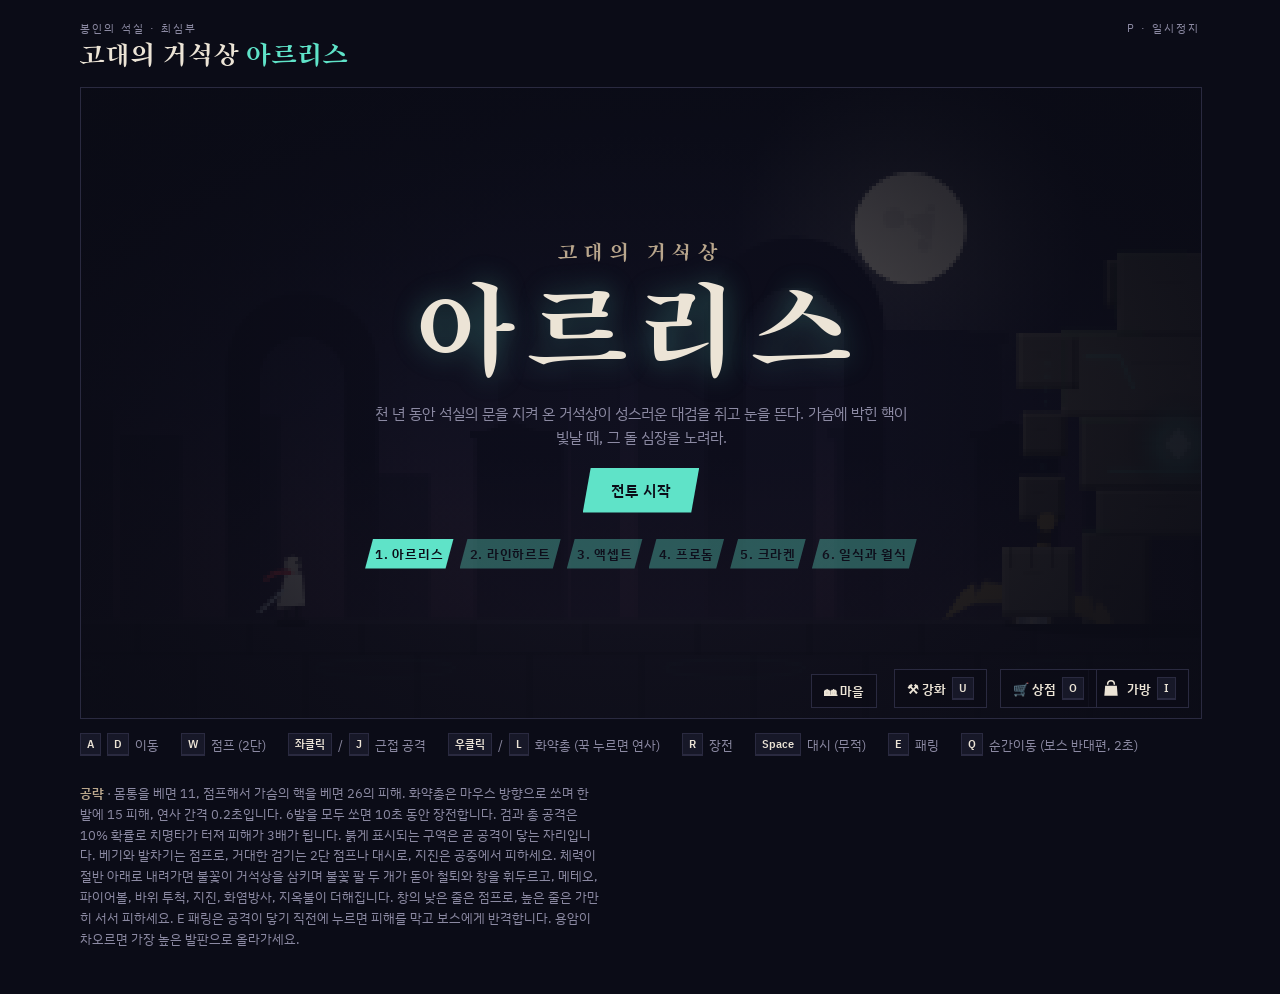
==== commit b3605b01: "아르리스: 엘프가 주인공·용사는 동료, 도트 그래픽, 개기일식·개기월식 개편 - 합류 후 엘프 기사가 주인공(도트 스프라이트·활), 용사(이방인)는 AI 동료 - 아르리스 화면 전" ====
--- a/거석상 아르리스.html
+++ b/거석상 아르리스.html
@@ -175,6 +175,55 @@
 let scale=1;
 function resize(){const r=cv.getBoundingClientRect();const d=Math.min(devicePixelRatio||1,2);cv.width=Math.max(1,Math.round(r.width*d));cv.height=Math.max(1,Math.round(r.height*d));scale=cv.width/W;}
 new ResizeObserver(resize).observe(cv);resize();
+/* ---------- 합류 후: 엘프 기사가 주인공, 용사(이방인)는 동료 ---------- */
+let ELFS=null;
+function elfSprites(){if(ELFS)return ELFS;
+  const spr=(rows,pal)=>{const w=Math.max(...rows.map(r=>r.length)),c=document.createElement('canvas');c.width=w;c.height=rows.length;const g=c.getContext('2d');rows.forEach((r,y)=>{for(let x=0;x<r.length;x++){const col=pal[r[x]];if(col){g.fillStyle=col;g.fillRect(x,y,1,1)}}});return c};
+  const PPAL={k:'#1a1226',h:'#f2d57a',H:'#c9a24a',s:'#f3cfa0',g:'#4fae5a',G:'#2f7a3d',B:'#7a4f2b',d:'#5a4630',l:'#3a2616'};
+  const PTOP=["....kkkkk...","...khhhhhk..","..khhhhhhhk.","..khHsssssk.","ksshsssksk..",".kkhsssssk..","...kksssk...","..kGgggGk...",".ksgggggggk.",".ksgggggsk..","..kBBBBBk...","..kGgggGk..."];
+  const LEGS={idle:[".kdk..kdk...",".kdk..kdk...",".klk..klk...",".kkk..kkk..."],run1:[".kdk...kdk..","kdk.....kdk.","klk.....klk.","kkk.....kkk."],run2:["..kdk.kdk...","..kdk.kdk...","..klkklk....","..kkkkkk...."],
+    jump:[".kdkkkkdk...",".kdk..kdk...","klk....klk..","kk......kk.."],fall:[".kdk..kdk...","kdk....kdk..","kk......kk..","............"]};
+  ELFS={};for(const k in LEGS)ELFS[k]=spr(PTOP.concat(LEGS[k]),PPAL);return ELFS}
+function elfSt(p){if(!p.onG)return p.vy<0?'jump':'fall';return Math.abs(p.vx)>30?(Math.floor(p.run/Math.PI)%2?'run1':'run2'):'idle'}
+// 엘프 (12×16 도트를 3배) — 발끝이 (x,y)
+function drawElf(x,y,face,st,atk,alpha){
+  const im=elfSprites()[st]||elfSprites().idle;ctx.save();ctx.translate(x,y);ctx.scale(face,1);ctx.globalAlpha=alpha;ctx.imageSmoothingEnabled=false;ctx.drawImage(im,-18,-48,36,48);
+  if(atk>0){const u=1-atk/.3,a=lerp(-2.2,1.1,clamp(u*1.6,0,1));ctx.save();ctx.translate(6,-27);ctx.rotate(a);ctx.fillStyle=EQ.sword?'#ffe9a8':'#e8ecf4';ctx.fillRect(0,-3,EQ.sword?51:36,6);ctx.fillStyle='#ffd34d';ctx.fillRect(-3,-6,3,12);ctx.fillStyle='#7a4f2b';ctx.fillRect(-9,-3,6,6);ctx.restore();
+    if(atk<.25&&atk>.06){ctx.save();ctx.globalAlpha=alpha*(atk/.25);ctx.strokeStyle='#fff6e6';ctx.lineWidth=6;ctx.beginPath();ctx.arc(6,-30,46,-1.3,1.0);ctx.stroke();ctx.strokeStyle='#b6f05a';ctx.lineWidth=3;ctx.beginPath();ctx.arc(6,-30,52,-1.1,.8);ctx.stroke();ctx.restore()}}
+  else{ctx.fillStyle='#e8ecf4';ctx.save();ctx.translate(-12,-18);ctx.rotate(2.3);ctx.fillRect(0,-1.5,27,3);ctx.restore()}
+  ctx.restore()}
+function drawElfBow(p){ctx.save();ctx.translate(p.x,p.y-28);ctx.rotate(p.aimA);ctx.strokeStyle='#a8713d';ctx.lineWidth=4;ctx.beginPath();ctx.arc(-4,0,22,-1.1,1.1);ctx.stroke();
+  ctx.strokeStyle='#e8e2d0';ctx.lineWidth=1.5;ctx.beginPath();ctx.moveTo(-4+22*Math.cos(-1.1),22*Math.sin(-1.1));ctx.lineTo(-12,0);ctx.lineTo(-4+22*Math.cos(1.1),22*Math.sin(1.1));ctx.stroke();ctx.fillStyle='#b6f05a';ctx.fillRect(-12,-1,30,2);ctx.restore()}
+// 동료 · 용사 (죽지 않는다)
+function mkHero(){return{x:(S&&S.p?S.p.x:420)-140,face:1,t:0,cd:1.2,atk:0,run:0,shots:[],said:0}}
+function heroUpdate(dt){
+  const h=S.hero,b=S.b;if(!h||!b||mode!=='play')return;h.t+=dt;h.atk=Math.max(0,h.atk-dt);
+  const live=knLive(b),side=h.x<b.x?-1:1,want=clamp(b.x+side*(b.hw+60),90,AW-90);
+  if(Math.abs(want-h.x)>16&&h.atk<=0){const dx=Math.sign(want-h.x);h.x=clamp(h.x+dx*260*dt,90,AW-90);h.run+=dt*14;h.face=dx}else h.face=b.x<h.x?-1:1;
+  if(live&&!h.said){h.said=1;S.nums.push({x:h.x,y:G-120,v:'동료 · 용사 합류!',life:2.4,crit:true})}
+  if(live){h.cd-=dt;if(h.cd<=0){
+    if(Math.abs(b.x-h.x)<b.hw+130){h.atk=.3;h.cd=.8;sfx.swing();allyHit(28,b.x-side*b.hw*.6,G-120)}
+    else{h.cd=1.1;tone(160,.12,'square',.04,-60);h.shots.push({x:h.x+h.face*30,y:G-36,vx:h.face*1100,life:1.2})}}}
+  for(const s of h.shots){s.x+=s.vx*dt;s.life-=dt;if(Math.abs(s.x-b.x)<b.hw){s.life=0;if(knLive(b))allyHit(18,s.x,G-40);burst(s.x,G-40,6,'#ffd27a',200,3,0,.3)}}
+  h.shots=h.shots.filter(s=>s.life>0)}
+function drawHero(){const h=S.hero;if(!h)return;
+  drawFigure(h.x,G,h.face,h.run,h.atk,1);ctx.fillStyle='#ffd27a';for(const s of h.shots)ctx.fillRect(s.x-9,s.y-2,18,4);
+  ctx.save();ctx.textAlign='center';ctx.font='700 13px "IBM Plex Sans KR",sans-serif';ctx.fillStyle='#ffd0d6';ctx.strokeStyle='rgba(5,6,13,.85)';ctx.lineWidth=4;ctx.strokeText('동료 · 용사',h.x,G-74);ctx.fillText('동료 · 용사',h.x,G-74);ctx.restore()}
+function drawHeroHUD(){if(!S.hero)return;ctx.save();ctx.textAlign='left';ctx.font='600 12px "IBM Plex Sans KR",sans-serif';ctx.fillStyle='#ffd0d6';ctx.fillText('동료 · 용사 (이방인)',712,20);ctx.font='11px sans-serif';ctx.fillStyle='rgba(236,228,214,.7)';ctx.fillText('나 · 엘프 기사',712,36);ctx.restore()}
+
+/* ---------- 도트 그래픽: 320×180으로 그리고 3배로 키운다 (글자는 선명하게 따로) ---------- */
+const PX=3,LC=document.createElement('canvas');LC.width=W/PX;LC.height=H/PX;
+const LX=LC.getContext('2d'),MAINCTX=ctx,TQ=[];
+{const sb=Object.getOwnPropertyDescriptor(CanvasRenderingContext2D.prototype,'shadowBlur');
+ // 그림자 번짐은 변환을 따르지 않으므로 해상도에 맞춰 줄인다
+ Object.defineProperty(LX,'shadowBlur',{get(){return sb.get.call(this)*PX},set(v){sb.set.call(this,v/PX)}});
+ for(const op of ['fillText','strokeText'])LX[op]=function(s,x,y){TQ.push({op,s,x,y,tf:this.getTransform(),font:this.font,fs:this.fillStyle,ss:this.strokeStyle,lw:this.lineWidth,ta:this.textAlign,tb:this.textBaseline,ga:this.globalAlpha,sc:this.shadowColor,sb:this.shadowBlur,ls:this.letterSpacing,lj:this.lineJoin})}}
+function pxFrame(now){
+  const real=scale;ctx=LX;scale=1/PX;LX.setTransform(1,0,0,1,0,0);LX.imageSmoothingEnabled=false;TQ.length=0;
+  try{frame(now)}finally{ctx=MAINCTX;scale=real}
+  const m=MAINCTX,k=real*PX;m.save();m.setTransform(1,0,0,1,0,0);m.imageSmoothingEnabled=false;m.globalAlpha=1;m.globalCompositeOperation='source-over';m.shadowBlur=0;m.drawImage(LC,0,0,cv.width,cv.height);
+  for(const q of TQ){const f=q.tf;m.setTransform(f.a*k,f.b*k,f.c*k,f.d*k,f.e*k,f.f*k);m.font=q.font;m.fillStyle=q.fs;m.strokeStyle=q.ss;m.lineWidth=q.lw;m.textAlign=q.ta;m.textBaseline=q.tb;m.globalAlpha=q.ga;m.shadowColor=q.sc;m.shadowBlur=q.sb;m.lineJoin=q.lj;if(q.ls!=null&&'letterSpacing' in m)m.letterSpacing=q.ls;m[q.op](q.s,q.x,q.y)}
+  m.restore()}
 
 const clamp=(v,a,b)=>Math.max(a,Math.min(b,v));
 const lerp=(a,b,t)=>a+(b-a)*t;
@@ -430,7 +479,7 @@
     p:{x:420,y:G,vx:0,vy:0,face:1,hp:10,inv:0,onG:true,jumps:0,dash:0,dashCd:0,atk:0,atkHit:false,kb:0,dead:false,run:0,bow:0,bowT:0,aimA:0,held:false,par:0,parCd:0,tpCd:0,ammo:6,reload:0},
     b:{kind:'arris',max:BMAX,hw:92,ht:372,cy:208,cr:30,x:1180,face:-1,hp:BMAX,phase:1,state:'dormant',t:0,inv:0,walk:0,eye:0,flash:0,cd:1.6,last:'',d:{},awake:0,rise:0,sa:3,hs:0,kick:0,wb:0,fire:0,fa:0,vt:0,ma:-.9,pa:.9,ff:[{x:965,y:G-330},{x:1395,y:G-330}],
        fist:[{x:1060,y:G-90},{x:1315,y:G-45}]}};
-  demanded=false;dlg=false;S.rp=[];S.rz=[];S.pm=[];S.tw=null;S.evo=null;S.evoDone=0;if(lv===2)S.b=mkRein();else if(lv===6){S.tw=[mkEcl('sun',0,AW-300),mkEcl('moon',0,AW-640)];S.b=S.tw[0];S.ap=[];S.ef=[]}else if(lv===5){S.b=mkOct();S.ap=[];S.tn=[];{const tk=S3MODE||(INV.oxy||0)>0;if(S3MODE){S.tank=true;S.o2max=240;S.o2=240}else if(tk){INV.oxy--;if(!INV.oxy)delete INV.oxy;saveInv()}S.tank=tk;S.o2max=tk?240:12;S.o2=S.o2max}}else if(lv===4){S.b=mkPro();S.ap=[]}else if(lv===3){S.b=mkNat();S.ap=[];if(!INV.rdead)S.al=mkAlly()}S.trail=S.b.max;if((INV.prodom||(S3MODE&&lv===5))&&lv!==4)S.pa=mkPAlly();S.kn=(INV.knight||(S3MODE&&lv===5))?mkKnight():null;
+  demanded=false;dlg=false;S.rp=[];S.rz=[];S.pm=[];S.tw=null;S.evo=null;S.evoDone=0;if(lv===2)S.b=mkRein();else if(lv===6){S.tw=[mkEcl('sun',0,AW-300),mkEcl('moon',0,AW-640)];S.b=S.tw[0];S.ap=[];S.ef=[]}else if(lv===5){S.b=mkOct();S.ap=[];S.tn=[];{const tk=S3MODE||(INV.oxy||0)>0;if(S3MODE){S.tank=true;S.o2max=240;S.o2=240}else if(tk){INV.oxy--;if(!INV.oxy)delete INV.oxy;saveInv()}S.tank=tk;S.o2max=tk?240:12;S.o2=S.o2max}}else if(lv===4){S.b=mkPro();S.ap=[]}else if(lv===3){S.b=mkNat();S.ap=[];if(!INV.rdead)S.al=mkAlly()}S.trail=S.b.max;if((INV.prodom||(S3MODE&&lv===5))&&lv!==4)S.pa=mkPAlly();{const story=S3MODE&&lv===5&&!s3Seen;S.elf=!!INV.knight&&!story;S.kn=story?mkKnight():null;S.hero=S.elf?mkHero():null}
   const h1=document.querySelector('h1'),ey=document.querySelector('.eyebrow');
   if(h1)h1.innerHTML=lv===6?'<em>일식</em>과 <em>월식</em>':lv===5?'거대 문어 <em>크라켄</em>':lv===4?'남극의 지배자 <em>프로돔</em>':lv===3?'자연의 섭리 <em>액셉트</em>':lv===2?'초대 왕국의 황제 <em>라인하르트</em>':'고대의 거석상 <em>아르리스</em>';
   if(ey)ey.textContent=S3MODE&&lv===5?'폐광의 기사 시즌 3 · 난파선의 결투':lv===6?'일식과 월식 · 해와 달이 겹치는 땅':lv===5?'심해 · 가라앉은 무역선':lv===4?'남극 · 영원한 빙원':lv===3?'태고의 숲 · 세계수의 뿌리':lv===2?'무너진 왕궁 · 옥좌의 방':'봉인의 석실 · 최심부';
@@ -2765,17 +2814,18 @@
 
 /* ---------- 일식과 월식 ---------- */
 const EMAX=500,EPN=['일식 · 태양 문양의 장검','일식 · 코로나의 검무','일식 · 개기의 일격'],EPN2=['월식 · 달 문양의 도끼','월식 · 붉게 물든 달','월식 · 그림자 속의 학살'];
-function ePool(b){const m=b.who==='moon',ph=b.phase;let L=m?['echop','espin','ecresc','eshade','emoon']:['eslash','ecombo','eflare','efall','ering'];if(ph>=2)L=L.concat(m?['epull','ering']:['erise','epull']);if(ph>=3)L=L.concat(m?['etotal','efall','ecresc']:['erise','eflare','ecombo']);return L}
+function ePool(b){if(b.tot)return totPool(b);const m=b.who==='moon',ph=b.phase;let L=m?['echop','espin','ecresc','eshade','emoon']:['eslash','ecombo','eflare','efall','ering'];if(ph>=2)L=L.concat(m?['epull','ering']:['erise','epull']);if(ph>=3)L=L.concat(m?['etotal','efall','ecresc']:['erise','eflare','ecombo']);return L}
 let seenE=false;
-function mkEcl(w,tot,x0){return{kind:'ecl',who:w||'sun',tot:!!tot,np:1,max:tot?2000:500,x:x0||AW-380,face:-1,hp:tot?2000:500,phase:tot?3:2,state:'eintro',t:0,inv:99,hw:tot?84:70,ht:tot?400:340,cy:tot?210:180,cr:70,al:0,yo:0,flash:0,cd:1.4,last:'',d:{},tel:null,awake:1,rise:1,burn:0,bt:0,bdm:3,run:0,aura:0,telc:null,fire:0,sa:0,dk:0,sw:0}}
-function ePick(){const b=S.b;b.pt=!!S.pa&&Math.random()<.45;const L=ePool(b);const o=L.filter(a=>a!==b.last);const a=o[Math.floor(Math.random()*o.length)];b.state=a;b.t=0;b.last=a;b.d={};b.face=tx()<b.x?-1:1}
-function eEnd(){const b=S.b;b.spin=0;b.lift=0;b.state='eidle';b.t=0;b.cd=Math.max(.45,1.2-(b.phase-1)*.3)}
+function mkEcl(w,tot,x0){return{kind:'ecl',who:w||'sun',tot:!!tot,np:1,max:tot?8000:500,x:x0||AW-380,face:-1,hp:tot?8000:500,phase:tot?3:2,state:'eintro',t:0,inv:99,hw:tot?84:70,ht:tot?400:340,cy:tot?210:180,cr:70,al:0,yo:0,flash:0,cd:1.4,last:'',d:{},tel:null,awake:1,rise:1,burn:0,bt:0,bdm:3,run:0,aura:0,telc:null,fire:0,sa:0,dk:0,sw:0}}
+function ePick(){const b=S.b;if(b.tot&&b.who!=='moon'&&(b.novaT??1)<=0){b.state='snova';b.t=0;b.last='snova';b.d={};return}b.pt=!!S.pa&&Math.random()<.45;const L=ePool(b);const o=L.filter(a=>a!==b.last);const a=o[Math.floor(Math.random()*o.length)];b.state=a;b.t=0;b.last=a;b.d={};b.face=tx()<b.x?-1:1}
+function eEnd(){const b=S.b;b.spin=0;b.lift=0;b.raise=0;b.kick=0;b.br=0;b.vib=0;b.nova=0;b.state='eidle';b.t=0;b.cd=Math.max(.45,1.2-(b.phase-1)*.3)}
 function pushE(o){S.ef.push(Object.assign({t:0,h:0},o))}
 function eclUpdate(dt){
   const b=S.b,p=S.p,d=b.d,ph=b.phase;S.ef=S.ef||[];
   b.t+=dt;b.inv=Math.max(0,b.inv-dt);b.flash=Math.max(0,b.flash-dt*5);b.tel=null;b.sw=Math.max(0,b.sw-dt*3);
+  if(b.tot&&b.who!=='moon'&&b.state!=='snova'&&b.state!=='eintro')b.novaT=(b.novaT??16)-dt;
   const dkT=(b.state==='etotal'&&b.t>.4&&b.t<6.0)?.86:0;b.dk+=(dkT-b.dk)*Math.min(1,dt*3);
-  for(const e of S.ef){e.t+=dt;const T=e.t;if(T<0)continue;
+  for(const e of S.ef){e.t+=dt;const T=e.t;if(T<0)continue;if(totFx(e,T,dt))continue;
     if(e.k==='pillar'){if(T>=e.dl&&!e.s){e.s=1;sfx.slam();S.shake=Math.max(S.shake,.4);burst(e.x,G,12,e.c==='m'?'#ff9a8a':'#ffe08a',380,5,300,.6)}
       if(T>=e.dl&&T<e.dl+e.dur&&!e.h&&!p.dead&&Math.abs(p.x-e.x)<46){e.h=1;hurt(e.x,2)}if(T>=e.dl&&T<e.dl+e.dur&&!e.h2&&S.pa&&Math.abs(S.pa.x-e.x)<56){e.h2=1;palHurt(3)}if(T>e.dl+e.dur)e.dead=true}
     else if(e.k==='met'){if(T>=e.dl&&!e.s){e.s=1;sfx.slam();S.shake=Math.max(S.shake,.5);burst(e.x,G,22,'#ffb066',460,6,400,.7);if(!p.dead&&Math.abs(p.x-e.x)<66&&p.y>G-70)hurt(e.x,2);palAt(e.x,76,3)}if(T>e.dl+.4)e.dead=true}
@@ -2834,6 +2884,51 @@
       R(1,.6,()=>{b.sw=1;pushE({k:'cres',x:b.x,x0:b.x,dir,hh:60,v:760,rg:640,cd:0})});R(2,1.2,()=>pushE({k:'cres',x:b.x,x0:b.x,dir,hh:125,v:760,rg:640,cd:0}));
       if(ph>=3)R(3,1.8,()=>pushE({k:'cres',x:b.x,x0:b.x,dir,hh:60,v:900,rg:800,cd:0}));
       if(b.t>=(ph>=3?4.2:3.4))eEnd();break}
+    case 'slaser':R(0,.05,()=>{sfx.charge();S.nums.push({x:b.x,y:G-b.ht-80,v:'레이저 비!',life:1.4,crit:true})});
+      for(let i=0;i<16;i++)R('l'+i,.4+i*.16,()=>pushE({k:'lz',x:clamp(i%3===0?p.x:p.x+rand(-420,420),90,AW-90),w:22,dl:.75}));
+      if(b.t>=.4+16*.16+1.3)eEnd();break;
+    case 'sburst':b.vib=b.t<1.8?b.t/1.8:0;R(0,.05,()=>{sfx.charge();S.nums.push({x:b.x,y:G-b.ht-80,v:'태양 에너지 폭발!',life:1.6,crit:true});pushE({k:'burst',x:b.x,y:G-200,R:330,dl:1.8})});
+      if(b.t>=2.8){b.vib=0;eEnd()}break;
+    case 'splasma':{const n=b.hp<b.max/2?5:3;R(0,.05,()=>S.nums.push({x:b.x,y:G-b.ht-80,v:'플라즈마 밤!',life:1.3,crit:true}));
+      for(let i=0;i<n;i++)R('b'+i,.4+i*.35,()=>{b.sw=1;pushE({k:'pbomb',x0:b.x+b.face*60,y0:G-300,x:b.x,y:G-300,tx:clamp(p.x+rand(-160,160),90,AW-90),fl:.9,fu:.8,R:110})});
+      if(b.t>=.4+n*.35+2)eEnd();break}
+    case 'splaser':{if(!d.f){d.f=1;d.dir=p.x<b.x?-1:1}const dir=d.dir;b.face=dir;
+      R(0,.2,()=>{S.nums.push({x:b.x,y:G-b.ht-80,v:'플라즈마 레이저!',life:1.4,crit:true});pushE({k:'pbeam',x:b.x,dir,hh:40,dl:1.0,dur:.7})});
+      R(1,1.9,()=>pushE({k:'pbeam',x:b.x,dir,hh:150,dl:.8,dur:.7}));R(2,3.0,()=>pushE({k:'pbeam',x:b.x,dir,hh:40,dl:.6,dur:.7}));
+      if(b.t>=4.3)eEnd();break}
+    case 'smace':case 'mmace':{const sun=b.state==='smace';
+      if(b.t<.9){if(!d.f){d.f=1;b.face=tx()<b.x?-1:1;S.nums.push({x:b.x,y:G-b.ht-80,v:sun?'태양철퇴!':'달 철퇴!',life:1.2,crit:true})}b.raise=b.t/.9;b.tel={x:b.face<0?b.x-360:b.x,w:360,h:110}}
+      R('h',.9,()=>{b.raise=0;b.sw=1;sfx.slam();S.shake=Math.max(S.shake,1);const cx=b.x+b.face*230;burst(cx,G,30,sun?'#ffb030':'#e8c8ff',520,6,400,.8);pushE({k:'ring',x:cx,r:20,v:560});
+        if(!p.dead&&(p.x-b.x)*b.face>-30&&Math.abs(p.x-b.x)<b.hw+300&&p.y>G-220)hurt(b.x,3);{const q=S.pa;if(q&&(q.x-b.x)*b.face>-30&&Math.abs(q.x-b.x)<b.hw+300)palHurt(4)}
+        if(sun){for(let i=0;i<3;i++)pushE({k:'pillar',c:'s',x:clamp(cx+b.face*(150+i*150),100,AW-100),dl:.35+i*.25,dur:.5})}
+        else{for(const dir of [-1,1])pushE({k:'cres',x:cx,x0:cx,dir,hh:40,v:700,rg:520,cd:0})}});
+      if(b.t>=2.1)eEnd();break}
+    case 'skick':case 'mkick':{if(b.t<.5){if(!d.f){d.f=1;b.face=tx()<b.x?-1:1}b.tel={x:b.face<0?b.x-b.hw-210:b.x,w:b.hw+210,h:150}}
+      R('h',.5,()=>{b.kick=.4;sfx.slam();S.shake=Math.max(S.shake,.6);b.x=clamp(b.x+b.face*60,120,AW-120);burst(b.x+b.face*(b.hw+90),G-90,16,b.who==='moon'?'#e8c8ff':'#ffd479',420,5,200,.5);
+        if(!p.dead&&(p.x-b.x)*b.face>-20&&Math.abs(p.x-b.x)<b.hw+220&&p.y>G-170){const hp0=p.hp;hurt(b.x,2);if(p.hp<hp0){p.vx=b.face*900;p.vy=-520}}{const q=S.pa;if(q&&(q.x-b.x)*b.face>-20&&Math.abs(q.x-b.x)<b.hw+230)palHurt(3)}});
+      b.kick=Math.max(0,(b.kick||0)-dt);if(b.t>=1.3)eEnd();break}
+    case 'snova':R(0,.05,()=>{sfx.roar();S.nums.push({x:b.x,y:G-b.ht-120,v:'슈퍼노바! 폭발 순간 대시(무적)로 버텨라',life:3,crit:true})});
+      b.lift=b.t<1?b.t*180:b.t<4.6?180:Math.max(0,180-(b.t-4.6)*360);b.nova=b.t<4?clamp((b.t-.6)/3.4,0,1):0;S.shake=Math.max(S.shake,b.nova*.3);
+      if(b.t<4&&Math.random()<dt*40)burst(b.x+rand(-400,400),G-rand(0,420),1,'#ffd479',60,4,-40,.6);
+      R('x',4,()=>{S.flashT=.9;S.shake=2;sfx.slam();sfx.roar();burst(b.x,G-300,90,'#fff6c8',900,7,100,1.2);burst(b.x,G-300,60,'#ff8a20',700,6,100,1);if(!p.dead&&!(p.dash>0))hurt(b.x,4,true);{const q=S.pa;if(q)palHurt(8)}});
+      if(b.t>=5.2){b.lift=0;b.nova=0;b.novaT=22;eEnd()}break;
+    case 'mfrost':{const L=480;if(!d.f){d.f=1;b.face=tx()<b.x?-1:1;sfx.charge();S.nums.push({x:b.x,y:G-b.ht-80,v:'냉기!',life:1.2,crit:true})}
+      if(b.t<.7)b.tel={x:b.face<0?b.x-L:b.x,w:L,h:210};
+      if(b.t>=.7&&b.t<2.6){b.br=1;d.c=(d.c||0)-dt;if(Math.random()<dt*60)burst(b.x+b.face*rand(60,L),G-rand(20,200),1,Math.random()<.5?'#dff6ff':'#9fe8ff',120,5,-20,.6);
+        if(d.c<=0){d.c=.35;if(!p.dead&&(p.x-b.x)*b.face>0&&Math.abs(p.x-b.x)<L&&p.y>G-220)hurt(b.x,1,true);{const q=S.pa;if(q&&(q.x-b.x)*b.face>0&&Math.abs(q.x-b.x)<L)palHurt(1)}}}else b.br=0;
+      if(b.t>=3.0){b.br=0;eEnd()}break}
+    case 'mcrash':{if(!d.s){d.s=1;d.sx=b.x;d.tx=clamp(tx(),140,AW-140);b.face=d.tx<d.sx?-1:1;S.nums.push({x:b.x,y:G-b.ht-80,v:'달 충돌!',life:1.3,crit:true})}
+      if(b.t<1.1){const u=b.t/1.1;b.x=lerp(d.sx,d.tx,u*u*(3-2*u));b.lift=Math.sin(u*Math.PI*.5)*320;b.tel={x:d.tx-170,w:340,h:30}}
+      else if(b.t<1.3)b.lift=320*(1-(b.t-1.1)/.2);
+      else{b.lift=0;R('l',1.3,()=>{sfx.slam();sfx.roar();S.shake=Math.max(S.shake,1.4);b.sw=1;burst(b.x,G,40,'#e8d8ff',620,7,400,.9);pushE({k:'ring',x:b.x,r:30,v:600});pushE({k:'ring',x:b.x,r:10,v:420});pushE({k:'crater',x:b.x,r:110,life:3.5});if(!p.dead&&Math.abs(p.x-b.x)<180&&p.y>G-150)hurt(b.x,3);palAt(b.x,190,4)})}
+      if(b.t>=2.4){b.lift=0;eEnd()}break}
+    case 'mthrow':R(0,.05,()=>S.nums.push({x:b.x,y:G-b.ht-80,v:'달 던지기!',life:1.2,crit:true}));if(b.t<.7)b.raise=b.t/.7;
+      R(1,.7,()=>{b.raise=0;b.sw=1;sfx.slam();const dir=p.x<b.x?-1:1;b.face=dir;pushE({k:'mball',x:b.x+dir*90,dir,v:640,r:62,rot:0})});
+      if(b.hp<b.max/2)R(2,1.5,()=>{const dir=p.x<b.x?-1:1;pushE({k:'mball',x:b.x+dir*90,dir,v:780,r:46,rot:0})});
+      if(b.t>=2.6)eEnd();break;
+    case 'mshard':{const n=9;R(0,.05,()=>S.nums.push({x:b.x,y:G-b.ht-80,v:'달 조각이 떨어진다!',life:1.4,crit:true}));
+      for(let i=0;i<n;i++)R('s'+i,.3+i*.3,()=>pushE({k:'mmet',x:clamp(i%3===0?p.x:p.x+rand(-420,420),100,AW-100),dl:1.0}));
+      if(b.t>=.3+n*.3+1.6)eEnd();break}
     case 'etrans':b.inv=99;S.ef=[];S.shake=Math.max(S.shake,.25);R(0,.05,()=>{sfx.roar();S.flashT=Math.max(S.flashT,.25)});
       if(b.t>2.0){b.phase++;b.inv=0;S.nums.push({x:b.x,y:G-b.ht-30,v:b.phase>=3?'기사가 폭주한다!':'기사가 각성한다!',life:2.4,crit:true});eEnd();b.cd=.9}break;
     case 'dying':b.inv=99;if(!d.dc){d.dc=1;S.ef=[]}b.dk=0;S.shake=Math.max(S.shake,b.t<2?.14:0);b.al=clamp(1-(b.t-1.5)/1.8,0,1);
@@ -2879,6 +2974,8 @@
   ctx.beginPath();ctx.moveTo(bx-f*20,G-255);ctx.quadraticCurveTo(bx-f*120,G-150+Math.sin(t*1.5)*8,bx-f*128+Math.sin(t*1.8)*10,G-8);ctx.lineTo(bx-f*20,G-12);ctx.closePath();ctx.fill();
   // legs
   for(const s of [-1,1]){const x=bx+s*26;ctx.fillStyle=A;ctx.fillRect(x-17,G-120,34,116);ctx.fillStyle=A2;ctx.fillRect(x-17,G-76,34,24);ctx.strokeStyle=T;ctx.lineWidth=1.5;ctx.strokeRect(x-17,G-76,34,24);ctx.fillStyle=A2;ctx.beginPath();ctx.ellipse(x+f*6,G-8,26,10,0,0,7);ctx.fill();ctx.stroke()}
+  if(b.kick>0){ctx.save();ctx.translate(bx+f*26,G-112);ctx.rotate(-f*1.35);ctx.fillStyle=A;ctx.fillRect(-17,0,34,130);ctx.fillStyle=A2;ctx.beginPath();ctx.ellipse(0,128,14,26,0,0,7);ctx.fill();ctx.strokeStyle=T;ctx.lineWidth=1.5;ctx.stroke();ctx.restore()}
+  if(b.vib>0)ctx.translate(rand(-4,4)*b.vib,rand(-3,3)*b.vib);
   ctx.fillStyle=A2;ctx.beginPath();ctx.moveTo(bx-46,G-168);ctx.lineTo(bx+46,G-168);ctx.lineTo(bx+60,G-108);ctx.lineTo(bx-60,G-108);ctx.closePath();ctx.fill();ctx.strokeStyle=T;ctx.lineWidth=1.8;ctx.stroke();
   // torso
   ctx.fillStyle=A;ctx.beginPath();ctx.moveTo(bx-56,G-264);ctx.lineTo(bx+56,G-264);ctx.lineTo(bx+40,G-168);ctx.lineTo(bx-40,G-168);ctx.closePath();ctx.fill();ctx.strokeStyle=T;ctx.lineWidth=2;ctx.stroke();
@@ -2894,7 +2991,7 @@
   if(sun){for(let i=-3;i<=3;i++){const a=i*.28-Math.PI/2;ctx.beginPath();ctx.moveTo(bx+Math.cos(a)*24,hy-4+Math.sin(a)*28);ctx.lineTo(bx+Math.cos(a-.08)*(52+(i%2?0:12)),hy-4+Math.sin(a-.08)*(56+(i%2?0:12)));ctx.lineTo(bx+Math.cos(a+.08)*(52+(i%2?0:12)),hy-4+Math.sin(a+.08)*(56+(i%2?0:12)));ctx.fill()}}
   else{for(const s of [-1,1]){ctx.beginPath();ctx.moveTo(bx+s*20,hy-14);ctx.quadraticCurveTo(bx+s*62,hy-30,bx+s*42,hy-76);ctx.quadraticCurveTo(bx+s*46,hy-40,bx+s*14,hy-26);ctx.fill()}}
   // weapon
-  ctx.save();ctx.translate(bx+f*72,G-174);let ang=f*(.3+Math.sin(t*2)*.05);if(b.sw>0)ang=f*1.5;if(b.spin)ang=t*16;ctx.rotate(ang);
+  ctx.save();ctx.translate(bx+f*72,G-174);let ang=f*(.3+Math.sin(t*2)*.05);if(b.sw>0)ang=f*1.5;else if(b.raise>0)ang=-f*1.9*b.raise;if(b.spin)ang=t*16;ctx.rotate(ang);
   if(tot&&sun){ctx.fillStyle='#3a2410';ctx.fillRect(-5,-130,10,192);ctx.fillStyle=T;ctx.fillRect(-8,28,16,7);const sy=-176,sg=ctx.createRadialGradient(0,sy,6,0,sy,50);sg.addColorStop(0,'#fff6c8');sg.addColorStop(.5,'#ffb030');sg.addColorStop(1,'#e0501a');ctx.save();ctx.shadowColor='#ff8a20';ctx.shadowBlur=30;ctx.strokeStyle='#ffd070';ctx.lineWidth=5;for(let i=0;i<14;i++){const a=i/14*Math.PI*2+t*.8,l=64+(i%2)*14;ctx.beginPath();ctx.moveTo(Math.cos(a)*44,sy+Math.sin(a)*44);ctx.lineTo(Math.cos(a)*l,sy+Math.sin(a)*l);ctx.stroke()}ctx.fillStyle=sg;ctx.beginPath();ctx.arc(0,sy,46,0,7);ctx.fill();ctx.restore()}
   else if(tot){ctx.fillStyle='#2a1030';ctx.fillRect(-5,-150,10,208);ctx.fillStyle=T;ctx.fillRect(-8,30,16,7);const mg=ctx.createLinearGradient(-60,-250,60,-120);mg.addColorStop(0,'#ff8aa8');mg.addColorStop(.5,'#c0306a');mg.addColorStop(1,'#7a3ac0');ctx.save();ctx.shadowColor='#d03a8a';ctx.shadowBlur=26;ctx.fillStyle=mg;ctx.beginPath();ctx.arc(0,-185,66,Math.PI*.15,Math.PI*1.85);ctx.arc(22,-185,54,Math.PI*1.8,Math.PI*.2,true);ctx.closePath();ctx.fill();ctx.restore()}
   else if(sun){ctx.fillStyle='#4a3020';ctx.fillRect(-4,-6,8,52);ctx.fillStyle=T;ctx.beginPath();ctx.arc(0,50,7,0,7);ctx.fill();ctx.fillRect(-32,-12,64,9);
@@ -2910,7 +3007,8 @@
   if(b.tel){ctx.fillStyle='rgba(232,71,90,'+(.18+.2*Math.abs(Math.sin(t*14)))+')';ctx.fillRect(b.tel.x,G-b.tel.h,b.tel.w,b.tel.h)}}
 function drawEclFx(){
   const b=S.b,t=S.time,p=S.p;
-  for(const e of S.ef||[]){const T=e.t;if(T<0&&e.k!=='shade')continue;
+  for(const t2 of (S.tw||[b]))drawTotBoss(t2);
+  for(const e of S.ef||[]){const T=e.t;if(T<0&&e.k!=='shade')continue;if(drawTotFx(e,T))continue;
     if(e.k==='pillar'){const col=e.c==='m'?'255,110,100':'255,214,120';if(T<e.dl){ctx.fillStyle='rgba('+col+','+(.12+.2*Math.abs(Math.sin(T*14)))+')';ctx.fillRect(e.x-46,G-8,92,8);ctx.fillRect(e.x-46,0,92,G);ctx.globalAlpha=.4}
         else{const u=clamp(1-(T-e.dl)/e.dur,0,1);ctx.save();ctx.globalCompositeOperation='lighter';const g=ctx.createLinearGradient(e.x-46,0,e.x+46,0);g.addColorStop(0,'rgba('+col+',0)');g.addColorStop(.5,'rgba('+col+','+(.9*u)+')');g.addColorStop(1,'rgba('+col+',0)');ctx.fillStyle=g;ctx.fillRect(e.x-46,0,92,G);ctx.restore()}ctx.globalAlpha=1}
     else if(e.k==='met'){const u=clamp(T/e.dl,0,1);ctx.fillStyle='rgba(255,150,60,'+(.15+.2*Math.abs(Math.sin(T*14)))+')';ctx.beginPath();ctx.ellipse(e.x,G-2,66,9,0,0,7);ctx.fill();
@@ -2928,6 +3026,58 @@
     ctx.restore()}
 }
 
+/* ---------- 개기일식 · 개기월식 (각 8000) 새 공격 ---------- */
+function totPool(b){return b.who==='moon'?['mfrost','ecresc','mcrash','mthrow','mshard','mmace','mkick']:['slaser','sburst','splasma','splaser','smace','skick']}
+// 개기식 전용 효과 업데이트 (처리했으면 true)
+function totFx(e,T,dt){
+  const p=S.p;
+  switch(e.k){
+  case 'lz':if(T>=e.dl&&!e.s){e.s=1;burst(e.x,G,8,'#fff0a0',300,4,300,.4)}
+    if(T>=e.dl&&T<e.dl+.3){if(!e.h&&!p.dead&&Math.abs(p.x-e.x)<e.w+10){e.h=1;hurt(e.x,2)}if(!e.h2&&S.pa&&Math.abs(S.pa.x-e.x)<e.w+14){e.h2=1;palHurt(2)}}
+    if(T>e.dl+.4)e.dead=true;return true;
+  case 'burst':if(T>=e.dl&&!e.s){e.s=1;sfx.slam();sfx.roar();S.shake=Math.max(S.shake,1.1);S.flashT=Math.max(S.flashT,.35);burst(e.x,e.y,50,'#ffd479',700,7,200,.9);
+      if(!p.dead&&Math.hypot(p.x-e.x,(p.y-40)-e.y)<e.R)hurt(e.x,3);{const q=S.pa;if(q&&Math.abs(q.x-e.x)<e.R)palHurt(4)}}
+    if(T>e.dl+.6)e.dead=true;return true;
+  case 'pbomb':{const u=clamp(T/e.fl,0,1);e.x=lerp(e.x0,e.tx,u);e.y=lerp(e.y0,G-16,u)-Math.sin(u*Math.PI)*220;
+    if(T>=e.fl+e.fu&&!e.s){e.s=1;sfx.slam();S.shake=Math.max(S.shake,.6);burst(e.x,G-30,30,'#d08aff',520,6,200,.7);burst(e.x,G-30,16,'#7ff0ff',420,5,200,.6);if(!p.dead&&Math.abs(p.x-e.x)<e.R&&p.y>G-160)hurt(e.x,2);palAt(e.x,e.R,3)}
+    if(T>e.fl+e.fu+.35)e.dead=true;return true}
+  case 'pbeam':if(T>=e.dl&&!e.s){e.s=1;sfx.charge();S.shake=Math.max(S.shake,.6)}
+    if(T>=e.dl&&T<e.dl+e.dur){const side=(p.x-e.x)*e.dir>0,yy=G-e.hh;if(!e.h&&!p.dead&&side&&Math.abs((p.y-40)-yy)<58){e.h=1;hurt(e.x,3)}const q=S.pa;if(!e.h2&&q&&(q.x-e.x)*e.dir>0&&e.hh<100){e.h2=1;palHurt(4)}}
+    if(T>e.dl+e.dur)e.dead=true;return true;
+  case 'mball':e.x+=e.dir*e.v*dt;e.rot+=e.dir*e.v*dt/e.r;
+    if(!e.h&&!p.dead&&Math.abs(p.x-e.x)<e.r+12&&p.y>G-e.r*2-10){e.h=1;hurt(e.x,3)}if(!e.h2&&S.pa&&Math.abs(S.pa.x-e.x)<e.r+20){e.h2=1;palHurt(4)}
+    if(Math.random()<dt*30)burst(e.x,G-4,1,'#e8d0ff',160,4,300,.4);if(e.x<-140||e.x>AW+140)e.dead=true;return true;
+  case 'mmet':if(T>=e.dl&&!e.s){e.s=1;sfx.slam();S.shake=Math.max(S.shake,.5);burst(e.x,G,22,'#e8d8ff',460,6,400,.7);if(!p.dead&&Math.abs(p.x-e.x)<70&&p.y>G-80)hurt(e.x,2);palAt(e.x,80,3);pushE({k:'crater',x:e.x,r:56,life:4})}
+    if(T>e.dl+.4)e.dead=true;return true;
+  case 'crater':e.cd=(e.cd||0)-dt;if(e.cd<=0&&!p.dead&&p.y>=G-6&&Math.abs(p.x-e.x)<e.r){e.cd=.8;hurt(e.x,1)}if(T>e.life)e.dead=true;return true;
+  }
+  return false}
+function drawTotFx(e,T){
+  switch(e.k){
+  case 'lz':ctx.save();if(T<e.dl){ctx.fillStyle='rgba(255,214,120,'+(.1+.18*Math.abs(Math.sin(T*16)))+')';ctx.fillRect(e.x-e.w,0,e.w*2,G)}
+    else{const u=clamp(1-(T-e.dl)/.4,0,1);ctx.globalCompositeOperation='lighter';ctx.fillStyle='rgba(255,200,90,'+u+')';ctx.fillRect(e.x-e.w*.7,0,e.w*1.4,G);ctx.fillStyle='rgba(255,255,230,'+u+')';ctx.fillRect(e.x-e.w*.25,0,e.w*.5,G)}ctx.restore();return true;
+  case 'burst':ctx.save();if(T<e.dl){const u=T/e.dl;ctx.strokeStyle='rgba(232,71,90,'+(.35+.3*Math.abs(Math.sin(T*14)))+')';ctx.lineWidth=5;ctx.beginPath();ctx.arc(e.x,e.y,e.R,0,7);ctx.stroke();
+      ctx.globalCompositeOperation='lighter';const g=ctx.createRadialGradient(e.x,e.y,4,e.x,e.y,Math.max(5,e.R*u));g.addColorStop(0,'rgba(255,240,180,.85)');g.addColorStop(1,'rgba(255,140,40,0)');ctx.fillStyle=g;ctx.beginPath();ctx.arc(e.x,e.y,Math.max(5,e.R*u),0,7);ctx.fill()}
+    else{const u=clamp(1-(T-e.dl)/.6,0,1);ctx.globalCompositeOperation='lighter';ctx.fillStyle='rgba(255,220,140,'+u*.85+')';ctx.beginPath();ctx.arc(e.x,e.y,e.R*(1+(1-u)*.3),0,7);ctx.fill()}ctx.restore();return true;
+  case 'pbomb':{ctx.save();const land=T>=e.fl;if(land){ctx.fillStyle='rgba(232,71,90,'+(.15+.25*Math.abs(Math.sin(T*18)))+')';ctx.beginPath();ctx.ellipse(e.tx,G-2,e.R,12,0,0,7);ctx.fill()}
+    if(T<e.fl+e.fu){ctx.globalCompositeOperation='lighter';const r=18+(land?Math.sin(T*30)*5:0),g=ctx.createRadialGradient(e.x,e.y,2,e.x,e.y,r*2);g.addColorStop(0,'#ffffff');g.addColorStop(.4,'#d08aff');g.addColorStop(1,'rgba(120,240,255,0)');ctx.fillStyle=g;ctx.beginPath();ctx.arc(e.x,e.y,r*2,0,7);ctx.fill()}
+    else{const u=clamp(1-(T-e.fl-e.fu)/.35,0,1);ctx.globalCompositeOperation='lighter';ctx.fillStyle='rgba(210,150,255,'+u+')';ctx.beginPath();ctx.arc(e.x,G-30,e.R*(1.2-u*.2),0,7);ctx.fill()}ctx.restore();return true}
+  case 'pbeam':{const ex=e.dir<0?e.x-AW:e.x,y=G-e.hh;ctx.save();if(T<e.dl){ctx.fillStyle='rgba(232,71,90,'+(.12+.2*Math.abs(Math.sin(T*14)))+')';ctx.fillRect(ex,y-30,AW,60)}
+    else{const u=clamp(1-(T-e.dl)/e.dur,0,1);ctx.globalCompositeOperation='lighter';const g=ctx.createLinearGradient(0,y-42,0,y+42);g.addColorStop(0,'rgba(120,240,255,0)');g.addColorStop(.3,'rgba(200,120,255,'+u*.8+')');g.addColorStop(.5,'rgba(255,255,255,'+u+')');g.addColorStop(.7,'rgba(200,120,255,'+u*.8+')');g.addColorStop(1,'rgba(120,240,255,0)');ctx.fillStyle=g;ctx.fillRect(ex,y-42,AW,84)}ctx.restore();return true}
+  case 'mball':{ctx.save();ctx.translate(e.x,G-e.r);ctx.rotate(e.rot);const g=ctx.createRadialGradient(-e.r*.3,-e.r*.3,e.r*.1,0,0,e.r);g.addColorStop(0,'#f4ecff');g.addColorStop(.7,'#b8a8d8');g.addColorStop(1,'#5a4a7a');ctx.shadowColor='#c8a8ff';ctx.shadowBlur=20;ctx.fillStyle=g;ctx.beginPath();ctx.arc(0,0,e.r,0,7);ctx.fill();ctx.shadowBlur=0;
+    ctx.fillStyle='rgba(70,50,110,.4)';for(const [cx,cy,cr] of [[-.35,.1,.2],[.25,-.3,.15],[.3,.35,.12]]){ctx.beginPath();ctx.arc(cx*e.r,cy*e.r,cr*e.r,0,7);ctx.fill()}ctx.restore();return true}
+  case 'mmet':{const u=clamp(T/e.dl,0,1);ctx.fillStyle='rgba(232,71,90,'+(.15+.2*Math.abs(Math.sin(T*14)))+')';ctx.beginPath();ctx.ellipse(e.x,G-2,70,9,0,0,7);ctx.fill();
+    if(T<e.dl){const yy=lerp(-60,G-30,u*u);ctx.save();ctx.shadowColor='#c8a8ff';ctx.shadowBlur=20;ctx.fillStyle='#e8e0ff';ctx.beginPath();ctx.moveTo(e.x-22,yy);ctx.lineTo(e.x-6,yy-24);ctx.lineTo(e.x+20,yy-8);ctx.lineTo(e.x+12,yy+18);ctx.closePath();ctx.fill();ctx.fillStyle='rgba(200,170,255,.45)';ctx.beginPath();ctx.moveTo(e.x-12,yy);ctx.lineTo(e.x,yy-120);ctx.lineTo(e.x+12,yy);ctx.fill();ctx.restore()}return true}
+  case 'crater':{const a=clamp(Math.min(T/.2,(e.life-T)/.6),0,1);ctx.save();ctx.globalAlpha=a;ctx.fillStyle='#120a1e';ctx.beginPath();ctx.ellipse(e.x,G+4,e.r,14,0,0,7);ctx.fill();ctx.strokeStyle='#b8a8e8';ctx.lineWidth=4;ctx.beginPath();ctx.ellipse(e.x,G+2,e.r+6,15,0,Math.PI,0);ctx.stroke();
+    ctx.globalCompositeOperation='lighter';ctx.fillStyle='rgba(180,140,255,'+(.15+.1*Math.sin(T*10))+')';ctx.fillRect(e.x-e.r,G-30,e.r*2,30);ctx.restore();return true}
+  }
+  return false}
+// 냉기 뿜기 부채꼴, 슈퍼노바 빛 (보스마다)
+function drawTotBoss(t){
+  const lift=t.lift||0;
+  if(t.br){const x0=t.x+t.face*70,y0=G-330-lift,L=480;ctx.save();ctx.globalCompositeOperation='lighter';const g=ctx.createLinearGradient(x0,0,x0+t.face*L,0);g.addColorStop(0,'rgba(220,250,255,.75)');g.addColorStop(1,'rgba(140,220,255,0)');ctx.fillStyle=g;
+    ctx.beginPath();ctx.moveTo(x0,y0);ctx.lineTo(x0+t.face*L,G-210);ctx.lineTo(x0+t.face*L,G);ctx.closePath();ctx.fill();ctx.restore()}
+  if(t.nova>0){const r=80+620*t.nova,y=G-300-lift;ctx.save();ctx.globalCompositeOperation='lighter';const g=ctx.createRadialGradient(t.x,y,10,t.x,y,r);g.addColorStop(0,'rgba(255,255,230,'+(.6+.4*t.nova)+')');g.addColorStop(.4,'rgba(255,190,80,'+(.45*t.nova)+')');g.addColorStop(1,'rgba(255,120,30,0)');ctx.fillStyle=g;ctx.beginPath();ctx.arc(t.x,y,r,0,7);ctx.fill();ctx.restore()}}
 /* ---------- 일식 + 월식 쌍둥이 / 개기식 진화 ---------- */
 function twinPick(){const tw=S.tw;if(!tw)return;const p=S.p,al=tw.filter(x=>x.state!=='dying'&&!x.gone);if(!al.length)return;let best=al[0];for(const x of al)if(Math.abs(x.x-p.x)<Math.abs(best.x-p.x))best=x;if(al.includes(S.b)&&Math.abs(S.b.x-p.x)<=Math.abs(best.x-p.x)+70)best=S.b;S.b=best}
 function twinDone(b){if(!S.tw){S.endT=.01;return}if(b.gone)return;b.gone=true;if(S.tw.every(x=>x.gone)){if(!S.evoDone){S.evoDone=1;S.evo={t:0};S.ef=[]}else S.endT=.01}}
@@ -4479,15 +4629,15 @@
 let last=performance.now();
 function frame(now){
   let dt=Math.min(.033,(now-last)/1000);last=now;
-  if(mode==='ally'){const pv=allyT;allyT+=dt;S.time+=dt;allyEvents(pv,allyT);if(allyT>=AL)allyEnding();else drawAlly(allyT);requestAnimationFrame(frame);return}
-  if(mode==='town'){townFrame(dt);requestAnimationFrame(frame);return}
-  if(mode==='s3end'){const pv=s3T;s3T+=dt;S.time+=dt;s3Events(pv,s3T);if(s3T>=S3L)s3Finish();else drawS3End(s3T);requestAnimationFrame(frame);return}
-  if(mode==='cine'){const pv=cineT,ck=cineKind;cineT+=dt;S.time+=dt;(ck==='sea'?seaEvents:ck==='south'?southEvents:cineEvents)(pv,cineT);if(cineT>=(ck==='sea'?SEL:ck==='south'?SL:CL))start();else (ck==='sea'?drawSeaCine:ck==='south'?drawSouth:drawCine)(cineT);requestAnimationFrame(frame);return}
+  if(mode==='ally'){const pv=allyT;allyT+=dt;S.time+=dt;allyEvents(pv,allyT);if(allyT>=AL)allyEnding();else drawAlly(allyT);requestAnimationFrame(pxFrame);return}
+  if(mode==='town'){townFrame(dt);requestAnimationFrame(pxFrame);return}
+  if(mode==='s3end'){const pv=s3T;s3T+=dt;S.time+=dt;s3Events(pv,s3T);if(s3T>=S3L)s3Finish();else drawS3End(s3T);requestAnimationFrame(pxFrame);return}
+  if(mode==='cine'){const pv=cineT,ck=cineKind;cineT+=dt;S.time+=dt;(ck==='sea'?seaEvents:ck==='south'?southEvents:cineEvents)(pv,cineT);if(cineT>=(ck==='sea'?SEL:ck==='south'?SL:CL))start();else (ck==='sea'?drawSeaCine:ck==='south'?drawSouth:drawCine)(cineT);requestAnimationFrame(pxFrame);return}
   if(!paused){
     S.time+=dt;
     if(S.hitstop>0){S.hitstop-=dt}
     else{
-      if(mode==='play'){S.fightT+=(S.b.state==='dying'||S.b.state==='dormant')?0:dt;playerUpdate(dt);hazardUpdate(dt);arrowUpdate(dt);hazard2(dt);knUpdate(dt)}
+      if(mode==='play'){S.fightT+=(S.b.state==='dying'||S.b.state==='dormant')?0:dt;playerUpdate(dt);hazardUpdate(dt);arrowUpdate(dt);hazard2(dt);knUpdate(dt);heroUpdate(dt)}
       if(S.frz>0||S.rv2){if(S.frz>0)S.frz-=dt}else{bossUpdate(dt);burnTick(dt);palUpdate(dt)}
       if(S.rv>0){S.rv-=dt;S.p.inv=Math.max(S.p.inv,.88)}
       if(mode==='play'&&S.p.dead&&S.endT>0&&INV.revive>0&&S.b.state!=='dying'&&!S.rv2){INV.revive--;if(!INV.revive)delete INV.revive;saveInv();S.endT=0;S.gdark=0;S.impale=null;S.beh=null;S.white=0;S.cr=[];S.rv2={t:0,x:S.p.x};S.b.grab=null;S.p.bind=0;for(const q of S.sts||[])if(q.hold>0){q.hold=0;q.s='rec';q.t=0}sfx.fanfare();S.nums.push({x:S.p.x,y:S.p.y-130,v:'부활의 심장이 빛난다…',life:2.4,crit:true})}
@@ -4509,7 +4659,7 @@
   }
   for(const k in P)P[k]=false;
   draw();
-  requestAnimationFrame(frame);
+  requestAnimationFrame(pxFrame);
 }
 
 /* ---------- drawing ---------- */
@@ -4572,6 +4722,7 @@
   if(S.b.kind==='rein')drawRein();else if(S.b.kind==='nat')drawNat();else if(S.b.kind==='pro')drawPro();else if(S.b.kind==='oct')drawOct();else if(S.b.kind==='ecl')drawEclAll();else drawBoss();
   if(S.pa)drawPAlly();
   if(S.kn)drawKnight();
+  if(S.hero)drawHero();
   if(S.b.kind==='oct')drawWaterFx();
   if(S.b.kind==='ecl')drawEclFx();
   if(S.frz>0)drawFreeze();
@@ -4858,11 +5009,11 @@
 }
 function drawPlayer(){
   const p=S.p;
-  for(const g of S.ghosts)drawFigure(g.x,g.y,g.face,0,0,g.life*2,'rgba(95,227,200,.55)');
+  for(const g of S.ghosts){if(S.elf)drawElf(g.x,g.y,g.face,'idle',0,g.life*.8);else drawFigure(g.x,g.y,g.face,0,0,g.life*2,'rgba(95,227,200,.55)')}
   ctx.fillStyle='rgba(0,0,0,.35)';ctx.beginPath();ctx.ellipse(p.x,G+3,14*(1-clamp((G-p.y)/400,0,.6)),4,0,0,7);ctx.fill();
-  if(p.dead){ctx.save();ctx.translate(p.x,p.y);ctx.rotate(-1.4*p.face);drawFigure(0,0,p.face,0,0,1);ctx.restore();return}
+  if(p.dead){ctx.save();ctx.translate(p.x,p.y);ctx.rotate(-1.4*p.face);if(S.elf)drawElf(0,0,p.face,'idle',0,1);else drawFigure(0,0,p.face,0,0,1);ctx.restore();return}
   if(p.inv>0&&p.dash<=0&&Math.floor(S.time*16)%2)return;
-  drawFigure(p.x,p.y,p.face,p.run,p.atk,1);
+  if(S.elf)drawElf(p.x,p.y,p.face,elfSt(p),p.atk,1);else drawFigure(p.x,p.y,p.face,p.run,p.atk,1);
   if(p.par>0){ctx.save();ctx.translate(p.x+p.face*14,p.y-32);ctx.globalAlpha=.5+.5*(p.par/.24);ctx.strokeStyle='#ffe9a8';ctx.shadowColor='#ffd98a';ctx.shadowBlur=14;ctx.lineWidth=4;ctx.beginPath();ctx.arc(0,0,34,p.face>0?-1.2:Math.PI-1.2,p.face>0?1.2:Math.PI+1.2);ctx.stroke();ctx.restore()}
   if(p.bowT>0||(EQ.staff&&p.chg>0))drawGun(p);
   if(false){const u=p.bowT/.28;ctx.save();ctx.translate(p.x,p.y-34);ctx.rotate(p.aimA);
@@ -4918,6 +5069,7 @@
 }
 function drawGun(p){
   if(EQ.staff){drawStaff(p);return}
+  if(S.elf){drawElfBow(p);return}
   ctx.save();ctx.translate(p.x,p.y-32);ctx.rotate(p.aimA);if(Math.cos(p.aimA)<0)ctx.scale(1,-1);
   ctx.fillStyle='#5a3d28';ctx.fillRect(-6,-4,18,8);
   ctx.fillStyle='#3a3a42';ctx.fillRect(10,-3,38,5);
@@ -5067,6 +5219,7 @@
   if(S&&S.al&&mode==='play')drawAllyHUD();
   if(S&&S.pa&&mode==='play')drawPalHUD();
   if(S&&S.kn&&mode==='play')drawKnHUD();
+  if(S&&S.hero&&mode==='play')drawHeroHUD();
   const p=S.p,b=S.b;
   for(let i=0;i<10;i++)heart(32+i*26,34,i<p.hp);
   ctx.font='600 11px "IBM Plex Sans KR",sans-serif';ctx.textAlign='left';ctx.fillStyle='rgba(236,228,214,.75)';ctx.fillText('나 · ♥ '+Math.max(0,Math.ceil(p.hp))+' / 10',22,18);
@@ -5103,7 +5256,7 @@
 // 시즌 3으로 들어왔으면 크라켄전 소개, 기사가 동료면 제목 화면에 '폐광의 기사로' 버튼
 if(S3MODE){lv=5;cineNext=false;reset();showOverlay('<div class="pre">폐광의 기사 · 시즌 3</div><div class="big" style="font-size:clamp(34px,8vw,84px)">난파선의 결투</div><p class="lore">날고, 또 날아서 닿은 바다. 가라앉은 무역선 아래에서 이방인과 프로돔이 거대 문어 크라켄과 싸우고 있다. 엘프 기사는 독수리 위에서 전기 화살을 겨눈다 — 하늘에서 함께 싸워 크라켄을 쓰러뜨려라.</p><p class="lore" style="color:var(--rune)">동료: 프로돔 · 엘프 기사(전기 화살, 10초마다 차지 낙뢰) · 산소통 지급</p><button class="go" id="go">전투 시작</button>')}
 else if(INV.knight){ov.insertAdjacentHTML('beforeend','<div style="margin-top:10px"><button class="go" id="gopk" style="font-size:13px;padding:6px 12px;background:var(--stone)">⚔ 폐광의 기사로</button></div>');const gp=document.getElementById('gopk');gp&&gp.addEventListener('click',()=>{location.href='index.html'})}
-requestAnimationFrame(frame);
+requestAnimationFrame(pxFrame);
 })();
 </script>
 
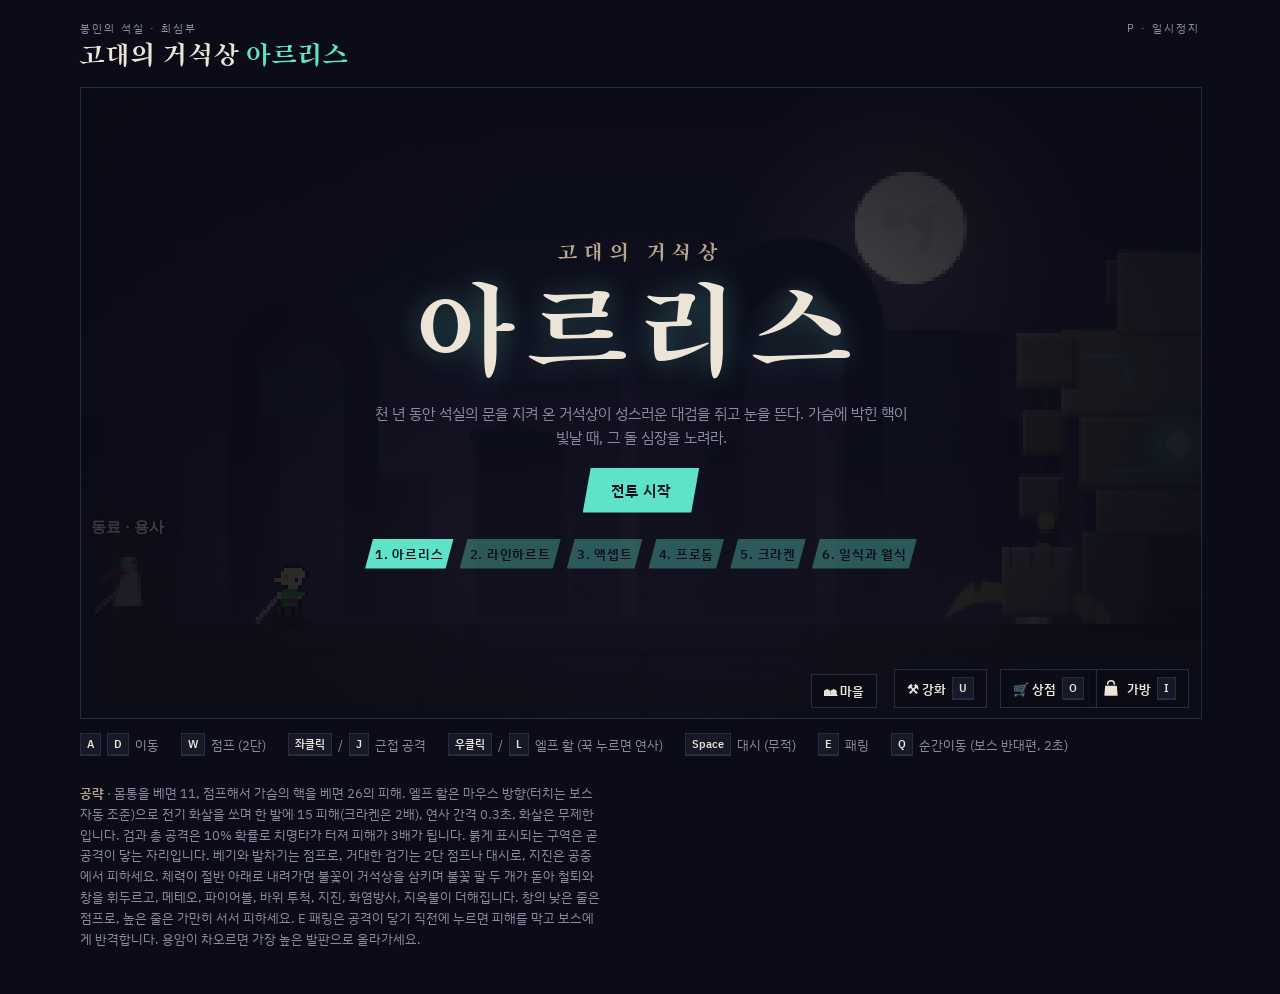
==== commit 96205a07: "엘프 주인공(엘프 검·활), 크라켄 새로 만듦, 모바일 최적화, 안드로이드 앱 - 아르리스: 엘프 기사가 항상 주인공, 엘프 검과 무제한 전기 화살 활(터치는 보스 자동 조준) -" ====
--- a/거석상 아르리스.html
+++ b/거석상 아르리스.html
@@ -1,4 +1,4 @@
-<!doctype html><html><head><meta charset=utf8><meta name=viewport content="width=device-width,initial-scale=1,viewport-fit=cover"><style>:root{color-scheme:light;box-sizing:border-box;padding-top:env(safe-area-inset-top,0px);padding-bottom:env(safe-area-inset-bottom,0px)}html{scroll-padding-top:env(safe-area-inset-top,0px)}body{margin:0;padding:0;font:14px -apple-system,BlinkMacSystemFont,sans-serif;background:#fff;color:#000}img{max-width:100%}[hidden]:not([hidden=until-found i]){display:none!important}</style></head><body>
+<!doctype html><html><head><meta charset=utf8><meta name=viewport content="width=device-width,initial-scale=1,maximum-scale=1,user-scalable=no,viewport-fit=cover"><meta name="theme-color" content="#0b0c17"><link rel="manifest" href="manifest.webmanifest"><style>:root{color-scheme:light;box-sizing:border-box;padding-top:env(safe-area-inset-top,0px);padding-bottom:env(safe-area-inset-bottom,0px)}html{scroll-padding-top:env(safe-area-inset-top,0px)}body{margin:0;padding:0;font:14px -apple-system,BlinkMacSystemFont,sans-serif;background:#fff;color:#000}img{max-width:100%}[hidden]:not([hidden=until-found i]){display:none!important}</style></head><body>
 <title>거석상 아르리스</title>
 <meta name="claude:viewport-fit-sides" content="cover">
 <link rel="preconnect" href="https://fonts.googleapis.com">
@@ -99,6 +99,29 @@
 .gmb{font-size:14px;line-height:1.7;color:var(--muted)}
 .rot{display:none;font-size:12px;color:var(--rune);text-align:center}
 @media (pointer:coarse) and (orientation:portrait){.rot{display:block}}
+/* ===== 모바일 최적화: 가로 화면 꽉 채우기, 버튼은 화면 위에 반투명으로 ===== */
+html,body{overscroll-behavior:none;touch-action:manipulation;-webkit-tap-highlight-color:transparent}
+.pad button{-webkit-user-select:none;user-select:none;-webkit-touch-callout:none}
+@media (pointer:coarse) and (orientation:landscape){
+  body{padding:0;margin:0;overflow:hidden;height:100dvh}
+  .wrap{max-width:none;gap:0;height:100dvh;justify-content:center;align-items:center}
+  header,.legend,.tip,.rot{display:none!important}
+  .stage{width:min(100vw,100dvh*16/9);height:auto;border:0}
+  .pad{position:fixed;left:0;right:0;bottom:0;padding:0 max(10px,env(safe-area-inset-right)) max(8px,env(safe-area-inset-bottom)) max(10px,env(safe-area-inset-left));pointer-events:none;align-items:flex-end;z-index:5}
+  .pad>div{pointer-events:auto}
+  .pad>div:first-child button{width:68px;height:68px;font-size:22px}
+  .pad>div:last-child{display:grid;grid-template-columns:repeat(4,58px);gap:6px}
+  .pad button{width:58px;height:50px;font-size:13px;background:rgba(23,24,40,.5);border-color:rgba(236,228,214,.25);border-radius:10px}
+  .pad button.on{background:rgba(95,227,200,.35)}
+  .pad button.a{grid-column:4;grid-row:1/span 2;width:58px;height:106px;font-size:16px}
+  .bag{top:max(6px,env(safe-area-inset-top));bottom:auto}
+  /* 싸우는 동안에는 상점·가방 버튼을 숨겨 HUD를 가리지 않게 (메뉴 화면에서만 보인다) */
+  #ov[hidden]~.bag{display:none}
+  .pad button{background:rgba(23,24,40,.38);width:54px;height:46px}
+  .pad>div:last-child{grid-template-columns:repeat(4,54px)}
+  .pad button.a{width:54px;height:98px}
+}
+
 </style>
 
 <div class="wrap">
@@ -151,20 +174,20 @@
   <div class="rot">📱 기기를 가로로 돌리면 화면이 더 크게 보여요</div>
   <div class="pad" id="pad">
     <div><button data-k="left" aria-label="왼쪽">◀</button><button data-k="right" aria-label="오른쪽">▶</button></div>
-    <div><button data-k="dash">대시</button><button data-k="jump">점프</button><button data-k="parry" aria-label="패링">패링</button><button data-k="tp" aria-label="순간이동">이동</button><button data-k="reload" aria-label="장전">장전</button><button data-k="shoot" aria-label="화약총">총</button><button data-k="atk" class="a">공격</button></div>
+    <div><button data-k="dash">대시</button><button data-k="jump">점프</button><button data-k="parry" aria-label="패링">패링</button><button data-k="tp" aria-label="순간이동">이동</button><button data-k="shoot" aria-label="활">활</button><button data-k="atk" class="a">공격</button></div>
   </div>
 
   <div class="legend kbd-only">
     <span><kbd>A</kbd><kbd>D</kbd> 이동</span>
     <span><kbd>W</kbd> 점프 (2단)</span>
     <span><kbd>좌클릭</kbd> / <kbd>J</kbd> 근접 공격</span>
-    <span><kbd>우클릭</kbd> / <kbd>L</kbd> 화약총 (꾹 누르면 연사)</span>
-    <span><kbd>R</kbd> 장전</span>
+    <span><kbd>우클릭</kbd> / <kbd>L</kbd> 엘프 활 (꾹 누르면 연사)</span>
+    
     <span><kbd>Space</kbd> 대시 (무적)</span>
     <span><kbd>E</kbd> 패링</span>
     <span><kbd>Q</kbd> 순간이동 (보스 반대편, 2초)</span>
   </div>
-  <p class="tip"><b>공략</b> · 몸통을 베면 11, 점프해서 가슴의 핵을 베면 26의 피해. 화약총은 마우스 방향으로 쏘며 한 발에 15 피해, 연사 간격 0.2초입니다. 6발을 모두 쏘면 10초 동안 장전합니다. 검과 총 공격은 10% 확률로 치명타가 터져 피해가 3배가 됩니다. 붉게 표시되는 구역은 곧 공격이 닿는 자리입니다. 베기와 발차기는 점프로, 거대한 검기는 2단 점프나 대시로, 지진은 공중에서 피하세요. 체력이 절반 아래로 내려가면 불꽃이 거석상을 삼키며 불꽃 팔 두 개가 돋아 철퇴와 창을 휘두르고, 메테오, 파이어볼, 바위 투척, 지진, 화염방사, 지옥불이 더해집니다. 창의 낮은 줄은 점프로, 높은 줄은 가만히 서서 피하세요. E 패링은 공격이 닿기 직전에 누르면 피해를 막고 보스에게 반격합니다. 용암이 차오르면 가장 높은 발판으로 올라가세요.</p>
+  <p class="tip"><b>공략</b> · 몸통을 베면 11, 점프해서 가슴의 핵을 베면 26의 피해. 엘프 활은 마우스 방향(터치는 보스 자동 조준)으로 전기 화살을 쏘며 한 발에 15 피해(크라켄은 2배), 연사 간격 0.3초, 화살은 무제한입니다. 검과 총 공격은 10% 확률로 치명타가 터져 피해가 3배가 됩니다. 붉게 표시되는 구역은 곧 공격이 닿는 자리입니다. 베기와 발차기는 점프로, 거대한 검기는 2단 점프나 대시로, 지진은 공중에서 피하세요. 체력이 절반 아래로 내려가면 불꽃이 거석상을 삼키며 불꽃 팔 두 개가 돋아 철퇴와 창을 휘두르고, 메테오, 파이어볼, 바위 투척, 지진, 화염방사, 지옥불이 더해집니다. 창의 낮은 줄은 점프로, 높은 줄은 가만히 서서 피하세요. E 패링은 공격이 닿기 직전에 누르면 피해를 막고 보스에게 반격합니다. 용암이 차오르면 가장 높은 발판으로 올라가세요.</p>
 </div>
 
 <script>
@@ -175,7 +198,15 @@
 let scale=1;
 function resize(){const r=cv.getBoundingClientRect();const d=Math.min(devicePixelRatio||1,2);cv.width=Math.max(1,Math.round(r.width*d));cv.height=Math.max(1,Math.round(r.height*d));scale=cv.width/W;}
 new ResizeObserver(resize).observe(cv);resize();
-/* ---------- 합류 후: 엘프 기사가 주인공, 용사(이방인)는 동료 ---------- */
+/* ---------- 엘프 기사가 주인공, 용사(이방인)는 동료 ---------- */
+const TOUCHDEV=matchMedia('(pointer:coarse)').matches;
+function drawElecArrow(a){ctx.save();ctx.translate(a.x,a.y);ctx.rotate(a.rot);ctx.globalCompositeOperation='lighter';ctx.strokeStyle='rgba(255,225,77,.8)';ctx.lineWidth=3;ctx.beginPath();ctx.moveTo(-42,0);for(let i=1;i<=5;i++)ctx.lineTo(-42+i*9,(Math.random()-.5)*12);ctx.stroke();
+  ctx.globalCompositeOperation='source-over';ctx.fillStyle='#fff6c8';ctx.fillRect(-21,-2,30,4);ctx.fillStyle='#ffe14d';ctx.beginPath();ctx.moveTo(18,0);ctx.lineTo(6,-6);ctx.lineTo(6,6);ctx.closePath();ctx.fill();ctx.fillStyle='#b6f05a';ctx.fillRect(-24,-5,6,3);ctx.fillRect(-24,2,6,3);ctx.restore()}
+// 모바일: 처음 터치하면 전체 화면 + 가로 고정 (앱 안에서는 이미 전체 화면)
+addEventListener('pointerdown',function fsOnce(e){if(e.pointerType!=='touch')return;removeEventListener('pointerdown',fsOnce,true);const d=document.documentElement;
+  if(!document.fullscreenElement&&d.requestFullscreen&&!/PKApp/.test(navigator.userAgent))d.requestFullscreen({navigationUI:'hide'}).then(()=>{if(screen.orientation&&screen.orientation.lock)screen.orientation.lock('landscape').catch(()=>{})}).catch(()=>{})},true);
+// 웹에서 열었을 때 오프라인 캐시 (앱·파일로 열면 건너뜀)
+if('serviceWorker' in navigator&&/^https?:$/.test(location.protocol))navigator.serviceWorker.register('sw.js').catch(()=>{});
 let ELFS=null;
 function elfSprites(){if(ELFS)return ELFS;
   const spr=(rows,pal)=>{const w=Math.max(...rows.map(r=>r.length)),c=document.createElement('canvas');c.width=w;c.height=rows.length;const g=c.getContext('2d');rows.forEach((r,y)=>{for(let x=0;x<r.length;x++){const col=pal[r[x]];if(col){g.fillStyle=col;g.fillRect(x,y,1,1)}}});return c};
@@ -479,7 +510,7 @@
     p:{x:420,y:G,vx:0,vy:0,face:1,hp:10,inv:0,onG:true,jumps:0,dash:0,dashCd:0,atk:0,atkHit:false,kb:0,dead:false,run:0,bow:0,bowT:0,aimA:0,held:false,par:0,parCd:0,tpCd:0,ammo:6,reload:0},
     b:{kind:'arris',max:BMAX,hw:92,ht:372,cy:208,cr:30,x:1180,face:-1,hp:BMAX,phase:1,state:'dormant',t:0,inv:0,walk:0,eye:0,flash:0,cd:1.6,last:'',d:{},awake:0,rise:0,sa:3,hs:0,kick:0,wb:0,fire:0,fa:0,vt:0,ma:-.9,pa:.9,ff:[{x:965,y:G-330},{x:1395,y:G-330}],
        fist:[{x:1060,y:G-90},{x:1315,y:G-45}]}};
-  demanded=false;dlg=false;S.rp=[];S.rz=[];S.pm=[];S.tw=null;S.evo=null;S.evoDone=0;if(lv===2)S.b=mkRein();else if(lv===6){S.tw=[mkEcl('sun',0,AW-300),mkEcl('moon',0,AW-640)];S.b=S.tw[0];S.ap=[];S.ef=[]}else if(lv===5){S.b=mkOct();S.ap=[];S.tn=[];{const tk=S3MODE||(INV.oxy||0)>0;if(S3MODE){S.tank=true;S.o2max=240;S.o2=240}else if(tk){INV.oxy--;if(!INV.oxy)delete INV.oxy;saveInv()}S.tank=tk;S.o2max=tk?240:12;S.o2=S.o2max}}else if(lv===4){S.b=mkPro();S.ap=[]}else if(lv===3){S.b=mkNat();S.ap=[];if(!INV.rdead)S.al=mkAlly()}S.trail=S.b.max;if((INV.prodom||(S3MODE&&lv===5))&&lv!==4)S.pa=mkPAlly();{const story=S3MODE&&lv===5&&!s3Seen;S.elf=!!INV.knight&&!story;S.kn=story?mkKnight():null;S.hero=S.elf?mkHero():null}
+  demanded=false;dlg=false;S.rp=[];S.rz=[];S.pm=[];S.tw=null;S.evo=null;S.evoDone=0;if(lv===2)S.b=mkRein();else if(lv===6){S.tw=[mkEcl('sun',0,AW-300),mkEcl('moon',0,AW-640)];S.b=S.tw[0];S.ap=[];S.ef=[]}else if(lv===5){S.b=mkOct();S.ap=[];S.tn=[];{const tk=S3MODE||(INV.oxy||0)>0;if(S3MODE){S.tank=true;S.o2max=240;S.o2=240}else if(tk){INV.oxy--;if(!INV.oxy)delete INV.oxy;saveInv()}S.tank=tk;S.o2max=tk?240:12;S.o2=S.o2max}}else if(lv===4){S.b=mkPro();S.ap=[]}else if(lv===3){S.b=mkNat();S.ap=[];if(!INV.rdead)S.al=mkAlly()}S.trail=S.b.max;if((INV.prodom||(S3MODE&&lv===5))&&lv!==4)S.pa=mkPAlly();S.elf=true;S.kn=null;S.hero=mkHero();
   const h1=document.querySelector('h1'),ey=document.querySelector('.eyebrow');
   if(h1)h1.innerHTML=lv===6?'<em>일식</em>과 <em>월식</em>':lv===5?'거대 문어 <em>크라켄</em>':lv===4?'남극의 지배자 <em>프로돔</em>':lv===3?'자연의 섭리 <em>액셉트</em>':lv===2?'초대 왕국의 황제 <em>라인하르트</em>':'고대의 거석상 <em>아르리스</em>';
   if(ey)ey.textContent=S3MODE&&lv===5?'폐광의 기사 시즌 3 · 난파선의 결투':lv===6?'일식과 월식 · 해와 달이 겹치는 땅':lv===5?'심해 · 가라앉은 무역선':lv===4?'남극 · 영원한 빙원':lv===3?'태고의 숲 · 세계수의 뿌리':lv===2?'무너진 왕궁 · 옥좌의 방':'봉인의 석실 · 최심부';
@@ -607,7 +638,7 @@
     burst(p.x,p.y-30,22,'#d8ccff',340,4,100,.55);sfx.tp();
   }
   if(p.reload>0){p.reload-=dt;if(p.reload<=0){p.reload=0;p.ammo=MAG;sfx.pstart()}}
-  else if(P.reload&&p.ammo<MAG&&!locked){p.reload=RL();sfx.pstart()}
+  else if(P.reload&&!S.elf&&p.ammo<MAG&&!locked){p.reload=RL();sfx.pstart()}
   if(P.parry&&p.parCd<=0&&p.kb<=0&&p.atk<=0&&p.dash<=0&&!p.held&&!locked){p.par=.24;p.parCd=.85;sfx.pstart()}
   if(p.held){p.vx=0;p.vy=0;const hf=S.b.fist[S.b.d.gi||0];p.x=hf.x;p.y=Math.min(G,hf.y+24);return}
   if(P.dash&&p.dashCd<=0&&p.kb<=0){p.dash=.17;p.dashCd=.55;p.inv=Math.max(p.inv,.24);if(mx)p.face=mx;sfx.dash()}
@@ -637,10 +668,11 @@
     let ang;
     if(EQ.staff&&p.caim!==undefined){ang=p.caim;p.face=Math.cos(ang)>=0?1:-1}
     else if((P.aim||mouse.rd)&&mouse.on){const wx=mouse.x+S.camX,wy=mouse.y;ang=Math.atan2(wy-(p.y-34),wx-p.x);p.face=wx>=p.x?1:-1}
+    else if(TOUCHDEV&&S.b&&S.b.state!=='dormant'){const b2=S.b;ang=Math.atan2((G-(b2.cy||200)*.8)-(p.y-34),b2.x-p.x);p.face=b2.x>=p.x?1:-1}
     else ang=p.face>0?0:Math.PI;
     const sp=EQ.staff?820:2000;
     S.arrows.push({x:p.x+Math.cos(ang)*22,y:p.y-34+Math.sin(ang)*22,vx:Math.cos(ang)*sp,vy:Math.sin(ang)*sp,life:EQ.staff?1.5:.7,dead:false,rot:ang,fire:EQ.staff});
-    p.bow=EQ.staff?.55:.2;p.bowT=.14;p.aimA=ang;if(!EQ.staff){p.ammo--;if(p.ammo<=0)p.reload=RL()}if(EQ.staff){sfx.fire();p.caim=undefined}else sfx.bow();const mzx=p.x+Math.cos(ang)*52,mzy=p.y-34+Math.sin(ang)*52;burst(mzx,mzy,6,'#ffb36b',260,3,100,.25);burst(mzx,mzy,5,'#9a9aa6',60,5,-30,.8);S.shake=Math.max(S.shake,.04);
+    p.bow=EQ.staff?.55:S.elf?.3:.2;p.bowT=.14;p.aimA=ang;if(!EQ.staff&&!S.elf){p.ammo--;if(p.ammo<=0)p.reload=RL()}if(EQ.staff){sfx.fire();p.caim=undefined}else sfx.bow();const mzx=p.x+Math.cos(ang)*52,mzy=p.y-34+Math.sin(ang)*52;burst(mzx,mzy,6,'#ffb36b',260,3,100,.25);burst(mzx,mzy,5,'#9a9aa6',60,5,-30,.8);S.shake=Math.max(S.shake,.04);
   }
   if(p.atk>0){
     p.atk-=dt;
@@ -675,6 +707,7 @@
   if(b.kind==='rein'&&b.buff>0)dmg=Math.max(1,Math.round(dmg*.8));
   if(b.kind==='pro'&&FIRE){dmg*=2;crit=true;S.nums.push({x:x+rand(-20,20),y:y-46,v:'화염 ×2',life:1,crit:true})}
   if(b.kind==='pro'&&b.shield){dmg=Math.max(1,Math.round(dmg*.4));S.nums.push({x:x+rand(-20,20),y:y-62,v:'방패 -60%',life:.8,crit:false})}
+  if(b.kind==='oct'&&src==='g'&&S.elf&&!FIRE){dmg*=2;crit=true;S.nums.push({x:x+rand(-20,20),y:y-46,v:'⚡ 전기 ×2',life:1,crit:true})}
   if(b.kind==='nat'&&FIRE){dmg*=3;crit=true;S.nums.push({x:x+rand(-20,20),y:y-46,v:'화염 ×3',life:1,crit:true})}
   b.hp=Math.max(b.lock?1:0,b.hp-dmg);b.flash=1;S.hitstop=Math.max(S.hitstop,dm!=null?.01:(crit?.08:.045));S.shake=Math.max(S.shake,crit?.2:.08);
   S.nums.push({x,y:y-10,v:dmg,life:tri?1.3:.9,crit,tri});
@@ -2637,7 +2670,60 @@
   lv=6;buildLvSel();
   const g1=document.getElementById('go1');g1&&g1.addEventListener('click',()=>{location.href='index.html'})}
 /* ---------- 거대 문어 크라켄 ---------- */
-const OMAX=9000,OPN=['심해 · 포효하는 거대 문어','분노 · 먹구름의 촉수','광란 · 심연의 폭군'],OL1=['oslam','ostab','osweep','ograb','oink'],OL2=OL1.concat(['obarrage','ojet']),OL3=OL2.concat(['owhirl','oquake','obolt']);let seenO=false;
+/* ---------- 새 크라켄: 도트 그림 (머리 110×118 도트를 3배) ---------- */
+let OCTS=null;
+function octSprite(){if(OCTS)return OCTS;const Wd=110,Hd=118,c=document.createElement('canvas');c.width=Wd;c.height=Hd;const g=c.getContext('2d'),id=g.createImageData(Wd,Hd),d=id.data;
+  const hex=h=>[parseInt(h.slice(1,3),16),parseInt(h.slice(3,5),16),parseInt(h.slice(5,7),16)];
+  const C={o:hex('#1a0610'),d:hex('#4a1430'),m:hex('#8a2a4a'),l:hex('#c04a6e'),h:hex('#ee93b0'),s:hex('#5a1838'),p:hex('#f2b8c8')};
+  const put=(x,y,col)=>{const i=(y*Wd+x)*4;d[i]=col[0];d[i+1]=col[1];d[i+2]=col[2];d[i+3]=255};
+  // 위는 둥근 외투막, 아래로 갈수록 좁아지는 몸통
+  const inside=(x,y)=>{if(x<0||y<0||x>=Wd||y>=Hd)return false;const cx=55;if(y<64){const dx=(x+.5-cx)/52,dy=(y+.5-62)/60;return dx*dx+dy*dy<=1}return Math.abs(x+.5-cx)<=52-(y-64)*.35};
+  const spots=[[30,24,5],[70,16,6],[50,38,3],[86,44,4],[22,52,3],[64,58,4],[40,14,3],[92,28,3]];
+  for(let y=0;y<Hd;y++)for(let x=0;x<Wd;x++){if(!inside(x,y))continue;
+    if(!inside(x-1,y)||!inside(x+1,y)||!inside(x,y-1)||!inside(x,y+1)){put(x,y,C.o);continue}
+    const sh=(x-30)*.6+(y-30)*.5;let col=sh<-12?C.h:sh<8?C.l:sh<52?C.m:C.d;
+    for(const [sx,sy,sr] of spots){const r=Math.hypot(x-sx,y-sy);if(r<sr-1)col=sh<20?C.p:C.l;else if(r<sr)col=C.s}
+    // 몸통 아래 주름
+    if(y>78&&(y%9===0)&&Math.abs(x-55)<40)col=C.d;
+    put(x,y,col)}
+  g.putImageData(id,0,0);OCTS=c;return c}
+// 바닥을 따라 뻗은 촉수 (도트 마디)
+function octArm(bx,yo,i,t,front){
+  const k=i-3.5,sg=k<0?-1:1,ak=Math.abs(k),len=150+ak*44,sw=Math.sin(t*1.4+i*1.3),n=16;
+  const q=v=>Math.round(v/3)*3;
+  const pts=[];for(let s=0;s<=n;s++){const u=s/n;let x=bx+k*30+sg*u*len*(.7+ak*.1)+sw*12*u,y=G-50+yo+u*(40-ak*3)-Math.sin(u*Math.PI)*(26+sw*10);if(u>.7){const c=(u-.7)/.3;y-=c*c*(50+ak*8);x-=sg*c*c*20}pts.push({x,y,r:Math.max(3,(front?27:22)-u*20)})}
+  for(const p of pts){const r=q(p.r+3);ctx.fillStyle='#1a0610';ctx.fillRect(q(p.x)-r,q(p.y)-r,r*2,r*2)}
+  pts.forEach((p,s)=>{const r=q(p.r);ctx.fillStyle=s%2?'#8a2a4a':'#a8365a';ctx.fillRect(q(p.x)-r,q(p.y)-r,r*2,r*2);ctx.fillStyle='rgba(238,147,176,.55)';ctx.fillRect(q(p.x)-r,q(p.y)-r,r*2,3);
+    if(s%2===0&&r>=6){ctx.fillStyle='#f2b8c8';ctx.fillRect(q(p.x)-3,q(p.y)+r-6,6,3)}})}
+function drawOct(){
+  const b=S.b,t=S.time,bx=b.x,rage=b.phase>=3?1:b.phase>=2?.5:0,yo=b.yo||0,p=S.p;
+  ctx.save();ctx.globalAlpha=b.al;ctx.imageSmoothingEnabled=false;
+  if(b.vort){ctx.save();ctx.strokeStyle='rgba(200,235,255,.5)';ctx.lineWidth=3;const vx=bx-140,vy=G-60;for(let k=0;k<5;k++){ctx.beginPath();for(let q=0;q<=40;q++){const an=q*.32+t*5+k*1.26,r=20+q*7;const xx=vx+Math.cos(an)*r*1.2,yy=vy+Math.sin(an)*r*.28;q?ctx.lineTo(xx,yy):ctx.moveTo(xx,yy)}ctx.stroke()}ctx.restore()}
+  for(const i of [0,7,1,6,2,5])octArm(bx,yo,i,t,false);
+  // 머리
+  const sp=octSprite(),br=1+Math.sin(t*1.6)*.02,hh=Math.round(118*3*br),top=G-40-hh+yo;
+  ctx.drawImage(sp,bx-165,top,330,hh);
+  if(b.flash>0){ctx.save();ctx.globalCompositeOperation='lighter';ctx.globalAlpha=b.al*b.flash*.6;ctx.drawImage(sp,bx-165,top,330,hh);ctx.restore()}
+  // 눈 (주인공 쪽을 본다, 4초마다 깜빡)
+  const ey=top+hh*.62,look=clamp((p.x-bx)/300,-1,1)*6,blink=(t%4)<.12,iris=rage>.9?'#ff3a2a':rage>.4?'#ff9a2a':'#ffd34d';
+  for(const ex of [bx-57,bx+51]){const x0=Math.round((ex-24)/3)*3,y0=Math.round((ey-18)/3)*3;
+    ctx.fillStyle='#1a0610';ctx.fillRect(x0-3,y0-3,54,42);
+    if(blink){ctx.fillStyle='#8a2a4a';ctx.fillRect(x0,y0,48,36);ctx.fillStyle='#1a0610';ctx.fillRect(x0,y0+15,48,6);continue}
+    ctx.fillStyle=iris;ctx.fillRect(x0,y0,48,36);ctx.fillStyle='rgba(255,255,255,.35)';ctx.fillRect(x0,y0,48,6);
+    ctx.fillStyle='#0a0306';ctx.fillRect(x0+9+Math.round(look/3)*3,y0+15,30,6);
+    ctx.fillStyle='#ffffff';ctx.fillRect(x0+6,y0+6,6,6);
+    // 성난 눈썹
+    ctx.fillStyle='#4a1430';ctx.fillRect(x0-3,y0-9+(rage>.4?3:0),54,6)}
+  // 부리
+  const mx=Math.round(bx/3)*3,my=Math.round((top+hh*.86)/3)*3,open=(b.state==='obite'&&b.t>.8&&b.t<1.4)?9:0;
+  ctx.fillStyle='#1a0610';ctx.fillRect(mx-15,my-6,30,18+open);ctx.fillStyle='#3a2a22';ctx.fillRect(mx-12,my-3,24,6);ctx.fillRect(mx-9,my+6+open,18,6);
+  if(open){ctx.fillStyle='#ff6a8a';ctx.fillRect(mx-9,my+3,18,open)}
+  for(const i of [3,4])octArm(bx,yo,i,t,true);
+  ctx.restore();
+  ctx.save();ctx.globalAlpha=b.al;for(const tn of S.tn||[])drawTn(tn);
+  if(b.tel){ctx.fillStyle='rgba(232,71,90,'+(.18+.2*Math.abs(Math.sin(t*14)))+')';ctx.fillRect(b.tel.x,G-b.tel.h,b.tel.w,b.tel.h)}
+  ctx.restore()}
+const OMAX=9000,OPN=['심해 · 포효하는 거대 문어','분노 · 먹구름의 촉수','광란 · 심연의 폭군'],OL1=['oslam','ostab','osweep','ograb','oink','ogeyser'],OL2=OL1.concat(['obarrage','ojet','obubble']),OL3=OL2.concat(['owhirl','oquake','obite']);let seenO=false;
 function mkOct(){return{kind:'oct',max:OMAX,x:AW-330,face:-1,hp:OMAX,phase:1,state:'ointro',t:0,inv:99,hw:165,ht:430,cy:270,cr:120,al:1,yo:0,flash:0,cd:1.4,last:'',d:{},tel:null,awake:1,rise:1,burn:0,bt:0,bdm:3,run:0,aura:0,telc:null,fire:0,sa:0}}
 function oPick(){const b=S.b;b.pt=!!S.pa&&Math.random()<.45;const L=b.phase>=3?OL3:b.phase>=2?OL2:OL1;const o=L.filter(a=>a!==b.last&&!(S.kn&&a==='obolt'));const a=o[Math.floor(Math.random()*o.length)];b.state=a;b.t=0;b.last=a;b.d={}}
 function oEnd(){const b=S.b;b.state='oidle';b.t=0;b.cd=Math.max(.5,1.3-(b.phase-1)*.3)}
@@ -2660,6 +2746,10 @@
         if(tn.gt>=.9&&!tn.d1){tn.d1=1;sdirect(1,tn.x,false)}if(tn.gt>=1.8&&!tn.d2){tn.d2=1;sdirect(1,tn.x,false)}
         if(p.dead)tn.dead=true;else if(tn.gt>=2.4){tn.g=0;tn.dead=true;p.bind=0;p.vx=(p.x<b.x?-1:1)*520;p.vy=-330;p.onG=false;p.inv=Math.max(p.inv,.9)}}
       else if(tn.miss&&T>tn.dl+.7)tn.dead=true}
+    else if(tn.k==='geyser'){if(T>=tn.dl&&!tn.h){tn.h=1;sfx.slam();S.shake=Math.max(S.shake,.35);burst(tn.x,G,18,'#cfefff',460,5,500,.8);if(!p.dead&&Math.abs(p.x-tn.x)<52&&p.y>G-320)hurt(tn.x,2);palAt(tn.x,60,3)}if(T>tn.dl+.9)tn.dead=true}
+    else if(tn.k==='bub'){const a=Math.atan2((p.y-50)-tn.y,p.x-tn.x),k=Math.min(1,rdt*1.4);tn.vx+=(Math.cos(a)*180-tn.vx)*k;tn.vy+=(Math.sin(a)*180-tn.vy)*k;tn.x+=tn.vx*rdt;tn.y+=tn.vy*rdt;
+      if(!p.dead&&Math.hypot(p.x-tn.x,(p.y-40)-tn.y)<40){tn.dead=true;burst(tn.x,tn.y,14,'#dff6ff',260,4,0,.5);const h0=p.hp;hurt(tn.x,1);if(p.hp<h0){p.bind=Math.max(p.bind||0,1.2);S.nums.push({x:p.x,y:p.y-130,v:'거품에 갇혔다!',life:1.2,crit:true})}}
+      if(T>5.5){tn.dead=true;burst(tn.x,tn.y,8,'#dff6ff',200,3,0,.4)}}
     else if(tn.k==='bolt'){
       if(T<tn.dl-.5&&!p.dead)tn.y=p.y-45;
       if(T>=tn.dl){if(tn.ax==null){tn.ax=tn.dir>0?S.camX-60:S.camX+W+60;S.flashT=Math.max(S.flashT,.12);sfx.crit&&sfx.crit()}
@@ -2675,7 +2765,7 @@
     case 'ointro':b.yo=Math.max(0,420*(1-b.t/2.2));b.inv=99;S.shake=Math.max(S.shake,b.t<2.2?.18:0);
       R(0,.05,()=>{sfx.roar();S.nums.push({x:p.x,y:p.y-150,v:S.tank?'산소통 사용! (약 4분간 호흡 가능)':'산소통이 없다! 12초 뒤부터 숨이 막힌다…',life:3,crit:true})});
       if(b.t>=3.2){b.inv=0;seenO=true;oEnd();b.cd=1.0;S.nums.push({x:b.x,y:G-b.ht-30,v:'거대 문어 크라켄!',life:2.6,crit:true})}break;
-    case 'oidle':b.cd-=rdt;if(b.cd<=0){if(b.fb&&S.kn){b.fb=0;oPick()}else if(b.fb){b.fb=0;b.state='obolt';b.t=0;b.d={};b.last='obolt'}else oPick()}break;
+    case 'oidle':b.cd-=rdt;if(b.cd<=0){if(b.fb){b.fb=0;b.state='obite';b.t=0;b.d={};b.last='obite'}else if(false){b.fb=0;b.state='obolt';b.t=0;b.d={};b.last='obolt'}else oPick()}break;
     case 'oslam':{const n=ph+1;for(let i=0;i<n;i++)R('s'+i,.3+i*.55,()=>pushT({k:'slam',x:clamp(tx()+(b.pt?0:p.vx*.35),100,AW-100),dl:.85,dur:1.0}));if(b.t>=n*.55+2.2)oEnd();break}
     case 'ostab':{const n=3+ph;for(let i=0;i<n;i++)R('s'+i,.3+i*.28,()=>pushT({k:'stab',x:clamp(tx()+(i-(n-1)/2)*150+rand(-30,30),100,AW-100),dl:.8,dur:1.0}));if(b.t>=.3+n*.28+2.0)oEnd();break}
     case 'osweep':{const n=ph;for(let i=0;i<n;i++)R('s'+i,.4+i*1.6,()=>{const dir=i%2===0?-1:1;pushT({k:'sweep',dir,tip:dir<0?AW+60:-60,edge:dir<0?AW+60:-60,v:950,dl:1.0})});if(b.t>=.4+n*1.6+2.2)oEnd();break}
@@ -2700,6 +2790,16 @@
     case 'obolt':R(0,.05,()=>{sfx.charge();S.nums.push({x:p.x,y:p.y-150,v:'저 멀리서 푸른 불꽃이 번쩍인다…',life:2.2,crit:true})});
       R(1,.9,()=>{S.nums.push({x:p.x,y:p.y-150,v:'전기 화살! 대시·패링·점프로 피해라!',life:1.8,crit:true});pushT({k:'bolt',dir:Math.random()<.5?1:-1,dl:2.3,y:p.y-45})});
       if(b.t>=4.4)oEnd();break;
+    case 'ogeyser':{const n=5+ph;R(0,.05,()=>{if(!d.dir)d.dir=p.x<b.x?-1:1;S.nums.push({x:b.x,y:G-b.ht-30,v:'물기둥!',life:1.3,crit:true})});
+      for(let i=0;i<n;i++)R('g'+i,.3+i*.3,()=>pushT({k:'geyser',x:clamp(b.x+(d.dir||-1)*(200+i*165),80,AW-80),dl:.75}));if(b.t>=.3+n*.3+1.4)oEnd();break}
+    case 'obubble':{const n=3+ph;R(0,.05,()=>{sfx.charge();S.nums.push({x:b.x,y:G-b.ht-30,v:'거품 감옥!',life:1.3,crit:true})});
+      for(let i=0;i<n;i++)R('b'+i,.4+i*.3,()=>pushT({k:'bub',x:b.x-130+rand(-40,40),y:G-250+rand(-60,60),vx:-220,vy:rand(-60,60)}));if(b.t>=.4+n*.3+3)oEnd();break}
+    case 'obite':{if(!d.s){d.s=1;d.x0=b.x;d.tx=clamp(p.x+60,b.hw+80,AW-b.hw-80);sfx.roar();S.nums.push({x:b.x,y:G-b.ht-30,v:'부리로 문다!',life:1.3,crit:true})}
+      if(b.t<.8){b.tel={x:d.tx-b.hw-90,w:(b.hw+90)*2,h:200};b.yo=Math.round(Math.sin(b.t*30)*2)*3}
+      else if(b.t<1.05){const u=(b.t-.8)/.25;b.x=lerp(d.x0,d.tx,u*u);b.yo=0}
+      R('h',1.05,()=>{sfx.slam();S.shake=Math.max(S.shake,1);burst(b.x,G-90,26,'#ffd0dc',480,6,300,.7);if(!p.dead&&Math.abs(p.x-b.x)<b.hw+90&&p.y>G-210)hurt(b.x,3);palAt(b.x,b.hw+100,4)});
+      if(b.t>1.6&&b.t<2.4){const u=(b.t-1.6)/.8;b.x=lerp(d.tx,d.x0,u*u*(3-2*u))}
+      if(b.t>=2.6){b.x=d.x0;b.yo=0;oEnd()}break}
     case 'otrans':b.inv=99;S.tn=[];S.fog=null;S.shake=Math.max(S.shake,.25);R(0,.05,()=>{sfx.roar();S.flashT=Math.max(S.flashT,.2)});
       if(b.t>2.0){b.phase++;b.inv=0;S.nums.push({x:b.x,y:G-b.ht-30,v:b.phase>=3?'크라켄이 광란한다!':'크라켄이 분노한다!',life:2.4,crit:true});if(b.phase>=3)b.fb=1;oEnd();b.cd=.9}break;
     case 'dying':b.inv=99;S.tn=[];S.fog=null;S.shake=Math.max(S.shake,b.t<2?.14:0);b.yo=clamp((b.t-1.2)*160,0,450);b.al=clamp(1-(b.t-2)/1.5,0,1);
@@ -2717,7 +2817,7 @@
   for(let i=1;i<n-1;i++){const w=lerp(w0,w1,i/(n-1)),a=P[i-1],b=P[i+1];const dx=b.x-a.x,dy=b.y-a.y,l=Math.hypot(dx,dy)||1,nx=dy/l,ny=-dx/l,r=Math.max(1.8,w*.11);
     for(const [o,sc] of [[.3,1],[.04,.8]]){if(o===.04&&i%2)continue;if(o===.3&&!(i%2===0||i%3===0))continue;const cx=P[i].x+nx*w*o,cy=P[i].y+ny*w*o;ctx.fillStyle='rgba(238,200,180,.92)';ctx.beginPath();ctx.arc(cx,cy,r*sc,0,7);ctx.fill();ctx.fillStyle='rgba(110,40,34,.85)';ctx.beginPath();ctx.arc(cx,cy,r*sc*.52,0,7);ctx.fill()}}}
 function drawTn(tn){
-  if(tn.t<0)return;const T=tn.t,col='#9c4a3c',p=S.p;
+  if(tn.t<0)return;const T=tn.t,col='#a8365a',p=S.p;
   if(tn.k==='slam'){
     if(T<tn.dl){const u=T/tn.dl;ctx.fillStyle='rgba(232,71,90,'+(.15+.25*Math.abs(Math.sin(T*14)))+')';ctx.fillRect(tn.x-62,G-8,124,8);ctx.fillStyle='rgba(232,71,90,.1)';ctx.fillRect(tn.x-62,0,124,G);
       tentacle(tentPts(tn.x+240,-60,tn.x+170,90,tn.x+14,60+u*50,16),100,50,col)}
@@ -2730,11 +2830,14 @@
   else if(tn.k==='sweep'){
     if(T<tn.dl){ctx.fillStyle='rgba(232,71,90,'+(.1+.14*Math.abs(Math.sin(T*14)))+')';ctx.fillRect(0,G-86,AW,86);ctx.fillStyle='rgba(255,200,200,.8)';ctx.font='700 22px sans-serif';ctx.textAlign='center';const ax=tn.dir<0?'◀':'▶';for(let i=0;i<5;i++)ctx.fillText(ax,S.camX+W/2+(i-2)*140+(T*200*tn.dir%140),G-30);ctx.textAlign='left'}
     else{const e=tn.edge,tip=tn.tip,m=(e+tip)/2;tentacle(tentPts(e,G-42,m,G-70+Math.sin(T*10)*16,tip,G-40,24),84,40,col)}}
+  else if(tn.k==='geyser'){if(T<tn.dl){ctx.fillStyle='rgba(232,71,90,'+(.2+.25*Math.abs(Math.sin(T*14)))+')';ctx.beginPath();ctx.ellipse(tn.x,G-2,52,9,0,0,7);ctx.fill();ctx.fillStyle='rgba(220,245,255,.8)';for(let k=0;k<3;k++)ctx.fillRect(tn.x-21+k*15,G-9-((T*90+k*13)%33),6,6)}
+    else{const u=T-tn.dl,h=Math.min(1,u/.12)*(1-clamp((u-.6)/.3,0,1))*330;ctx.save();ctx.globalCompositeOperation='lighter';const g=ctx.createLinearGradient(tn.x-50,0,tn.x+50,0);g.addColorStop(0,'rgba(120,200,255,0)');g.addColorStop(.5,'rgba(225,250,255,.95)');g.addColorStop(1,'rgba(120,200,255,0)');ctx.fillStyle=g;ctx.fillRect(tn.x-50,G-h,100,h);ctx.restore()}}
+  else if(tn.k==='bub'){ctx.save();ctx.strokeStyle='rgba(225,250,255,.95)';ctx.lineWidth=3;ctx.fillStyle='rgba(150,220,255,.28)';ctx.beginPath();ctx.arc(tn.x,tn.y,30+Math.sin(T*6)*3,0,7);ctx.fill();ctx.stroke();ctx.fillStyle='#fff';ctx.fillRect(tn.x-15,tn.y-18,6,6);ctx.restore()}
   else if(tn.k==='bolt'){const y=tn.y==null?p.y-45:tn.y;
     if(T<tn.dl){const ox=tn.dir>0?S.camX:S.camX+W,u=clamp(T/tn.dl,0,1);ctx.save();ctx.globalCompositeOperation='lighter';ctx.strokeStyle='rgba(120,220,255,'+(.15+.35*Math.abs(Math.sin(T*(8+u*20))))+')';ctx.lineWidth=2+u*8;ctx.beginPath();ctx.moveTo(S.camX,y);ctx.lineTo(S.camX+W,y);ctx.stroke();ctx.fillStyle='rgba(200,245,255,'+(.4+.5*Math.random())+')';ctx.beginPath();ctx.arc(ox,y,10+u*24,0,7);ctx.fill();ctx.restore()}
     else if(tn.ax!=null){const d2=tn.dir;ctx.save();ctx.globalCompositeOperation='lighter';ctx.strokeStyle='rgba(160,235,255,.9)';ctx.lineWidth=3;ctx.shadowColor='#7fdcff';ctx.shadowBlur=20;ctx.beginPath();ctx.moveTo(tn.ax,y);for(let i=1;i<=14;i++)ctx.lineTo(tn.ax-d2*i*28,y+(Math.random()-.5)*26*(i/14));ctx.stroke();ctx.fillStyle='#e8fbff';ctx.beginPath();ctx.moveTo(tn.ax+d2*34,y);ctx.lineTo(tn.ax,y-8);ctx.lineTo(tn.ax,y+8);ctx.fill();ctx.restore()}}
 }
-function drawOct(){
+function drawOctOld(){
   const b=S.b,t=S.time,bx=b.x,rage=b.phase>=3?1:b.phase>=2?.5:0,yo=b.yo;
   ctx.save();ctx.globalAlpha=b.al;
   if(b.vort){ctx.save();ctx.strokeStyle='rgba(200,235,255,.5)';ctx.lineWidth=3;const vx=bx-140,vy=G-60;for(let k=0;k<5;k++){ctx.beginPath();for(let q=0;q<=40;q++){const an=q*.32+t*5+k*1.26,r=20+q*7;const xx=vx+Math.cos(an)*r*1.2,yy=vy+Math.sin(an)*r*.28;q?ctx.lineTo(xx,yy):ctx.moveTo(xx,yy)}ctx.stroke()}ctx.restore()}
@@ -5089,7 +5192,7 @@
     ctx.fillStyle='#fff6d8';ctx.beginPath();ctx.arc(0,0,3,0,7);ctx.fill();ctx.restore()}
 }
 function drawArrowsOld(){
-  for(const a of S.arrows){ctx.save();ctx.translate(a.x,a.y);ctx.rotate(a.rot);ctx.lineCap='round';
+  for(const a of S.arrows){if(S.elf&&!a.fire){drawElecArrow(a);continue}ctx.save();ctx.translate(a.x,a.y);ctx.rotate(a.rot);ctx.lineCap='round';
     ctx.strokeStyle='rgba(159,243,224,.35)';ctx.lineWidth=6;ctx.beginPath();ctx.moveTo(-26,0);ctx.lineTo(0,0);ctx.stroke();
     ctx.strokeStyle='#ece4d6';ctx.lineWidth=2.5;ctx.beginPath();ctx.moveTo(-22,0);ctx.lineTo(10,0);ctx.stroke();
     ctx.fillStyle='#9ff3e0';ctx.beginPath();ctx.moveTo(17,0);ctx.lineTo(7,-4);ctx.lineTo(7,4);ctx.closePath();ctx.fill();
@@ -5228,7 +5331,7 @@
   ctx.fillStyle='rgba(236,228,214,.12)';ctx.fillRect(22,56,170,3);ctx.fillStyle='#5fe3c8';ctx.fillRect(22,56,170*(1-p.dashCd/.55),3);
   ctx.fillStyle='rgba(236,228,214,.12)';ctx.fillRect(22,62,170,3);ctx.fillStyle='#ffe9a8';ctx.fillRect(22,62,170*(1-p.parCd/.85),3);
   ctx.fillStyle='rgba(236,228,214,.12)';ctx.fillRect(22,67,170,3);ctx.fillStyle='#b9a6ff';ctx.fillRect(22,67,170*(1-p.tpCd/2),3);
-  if(EQ.staff){ctx.font='600 11px "IBM Plex Sans KR",sans-serif';ctx.textAlign='left';ctx.fillStyle='#ff9a3d';ctx.fillText('불마법 지팡이',22,84);ctx.fillStyle='rgba(236,228,214,.12)';ctx.fillRect(22,90,120,4);ctx.fillStyle=(p.chg||0)>=1.2?'#ffd479':'#ff9a3d';ctx.fillRect(22,90,120*Math.min(1,(p.chg||0)/1.2),4)}else for(let q=0;q<MAG;q++){ctx.fillStyle=q<p.ammo?'#ffd27a':'rgba(236,228,214,.15)';ctx.fillRect(22+q*14,72,9,14)}
+  if(EQ.staff){ctx.font='600 11px "IBM Plex Sans KR",sans-serif';ctx.textAlign='left';ctx.fillStyle='#ff9a3d';ctx.fillText('불마법 지팡이',22,84);ctx.fillStyle='rgba(236,228,214,.12)';ctx.fillRect(22,90,120,4);ctx.fillStyle=(p.chg||0)>=1.2?'#ffd479':'#ff9a3d';ctx.fillRect(22,90,120*Math.min(1,(p.chg||0)/1.2),4)}else if(S.elf){ctx.font='600 11px "IBM Plex Sans KR",sans-serif';ctx.textAlign='left';ctx.fillStyle='#b6f05a';ctx.fillText('엘프 활 · ⚡ 전기 화살 무제한',22,84)}else for(let q=0;q<MAG;q++){ctx.fillStyle=q<p.ammo?'#ffd27a':'rgba(236,228,214,.15)';ctx.fillRect(22+q*14,72,9,14)}
   if(p.reload>0){ctx.fillStyle='rgba(236,228,214,.12)';ctx.fillRect(22,92,170,3);ctx.fillStyle='#ff9a3d';ctx.fillRect(22,92,170*(1-p.reload/RL()),3);ctx.font='600 11px "IBM Plex Sans KR",sans-serif';ctx.textAlign='left';ctx.fillStyle='#ffb36b';ctx.fillText('장전 중 '+p.reload.toFixed(1)+'초',22,108)}
   // boss bar
   ctx.save();ctx.globalAlpha=(S.tw||b.state==='dormant'||b.state==='rintro')?0:1;
@@ -5254,7 +5357,7 @@
 }
 
 // 시즌 3으로 들어왔으면 크라켄전 소개, 기사가 동료면 제목 화면에 '폐광의 기사로' 버튼
-if(S3MODE){lv=5;cineNext=false;reset();showOverlay('<div class="pre">폐광의 기사 · 시즌 3</div><div class="big" style="font-size:clamp(34px,8vw,84px)">난파선의 결투</div><p class="lore">날고, 또 날아서 닿은 바다. 가라앉은 무역선 아래에서 이방인과 프로돔이 거대 문어 크라켄과 싸우고 있다. 엘프 기사는 독수리 위에서 전기 화살을 겨눈다 — 하늘에서 함께 싸워 크라켄을 쓰러뜨려라.</p><p class="lore" style="color:var(--rune)">동료: 프로돔 · 엘프 기사(전기 화살, 10초마다 차지 낙뢰) · 산소통 지급</p><button class="go" id="go">전투 시작</button>')}
+if(S3MODE){lv=5;cineNext=false;reset();showOverlay('<div class="pre">폐광의 기사 · 시즌 3</div><div class="big" style="font-size:clamp(34px,8vw,84px)">난파선의 결투</div><p class="lore">날고, 또 날아서 닿은 바다. 가라앉은 무역선 아래에서 용사와 프로돔이 거대 문어 크라켄과 싸우고 있다. 엘프 기사는 독수리에서 뛰어내려 바닷속으로 들어갔다 — 전기 화살로 크라켄을 쓰러뜨려라.</p><p class="lore" style="color:var(--rune)">나: 엘프 기사 · 동료: 용사, 프로돔 · 크라켄은 전기 화살에 2배 피해 · 산소통 지급</p><button class="go" id="go">전투 시작</button>')}
 else if(INV.knight){ov.insertAdjacentHTML('beforeend','<div style="margin-top:10px"><button class="go" id="gopk" style="font-size:13px;padding:6px 12px;background:var(--stone)">⚔ 폐광의 기사로</button></div>');const gp=document.getElementById('gopk');gp&&gp.addEventListener('click',()=>{location.href='index.html'})}
 requestAnimationFrame(pxFrame);
 })();
